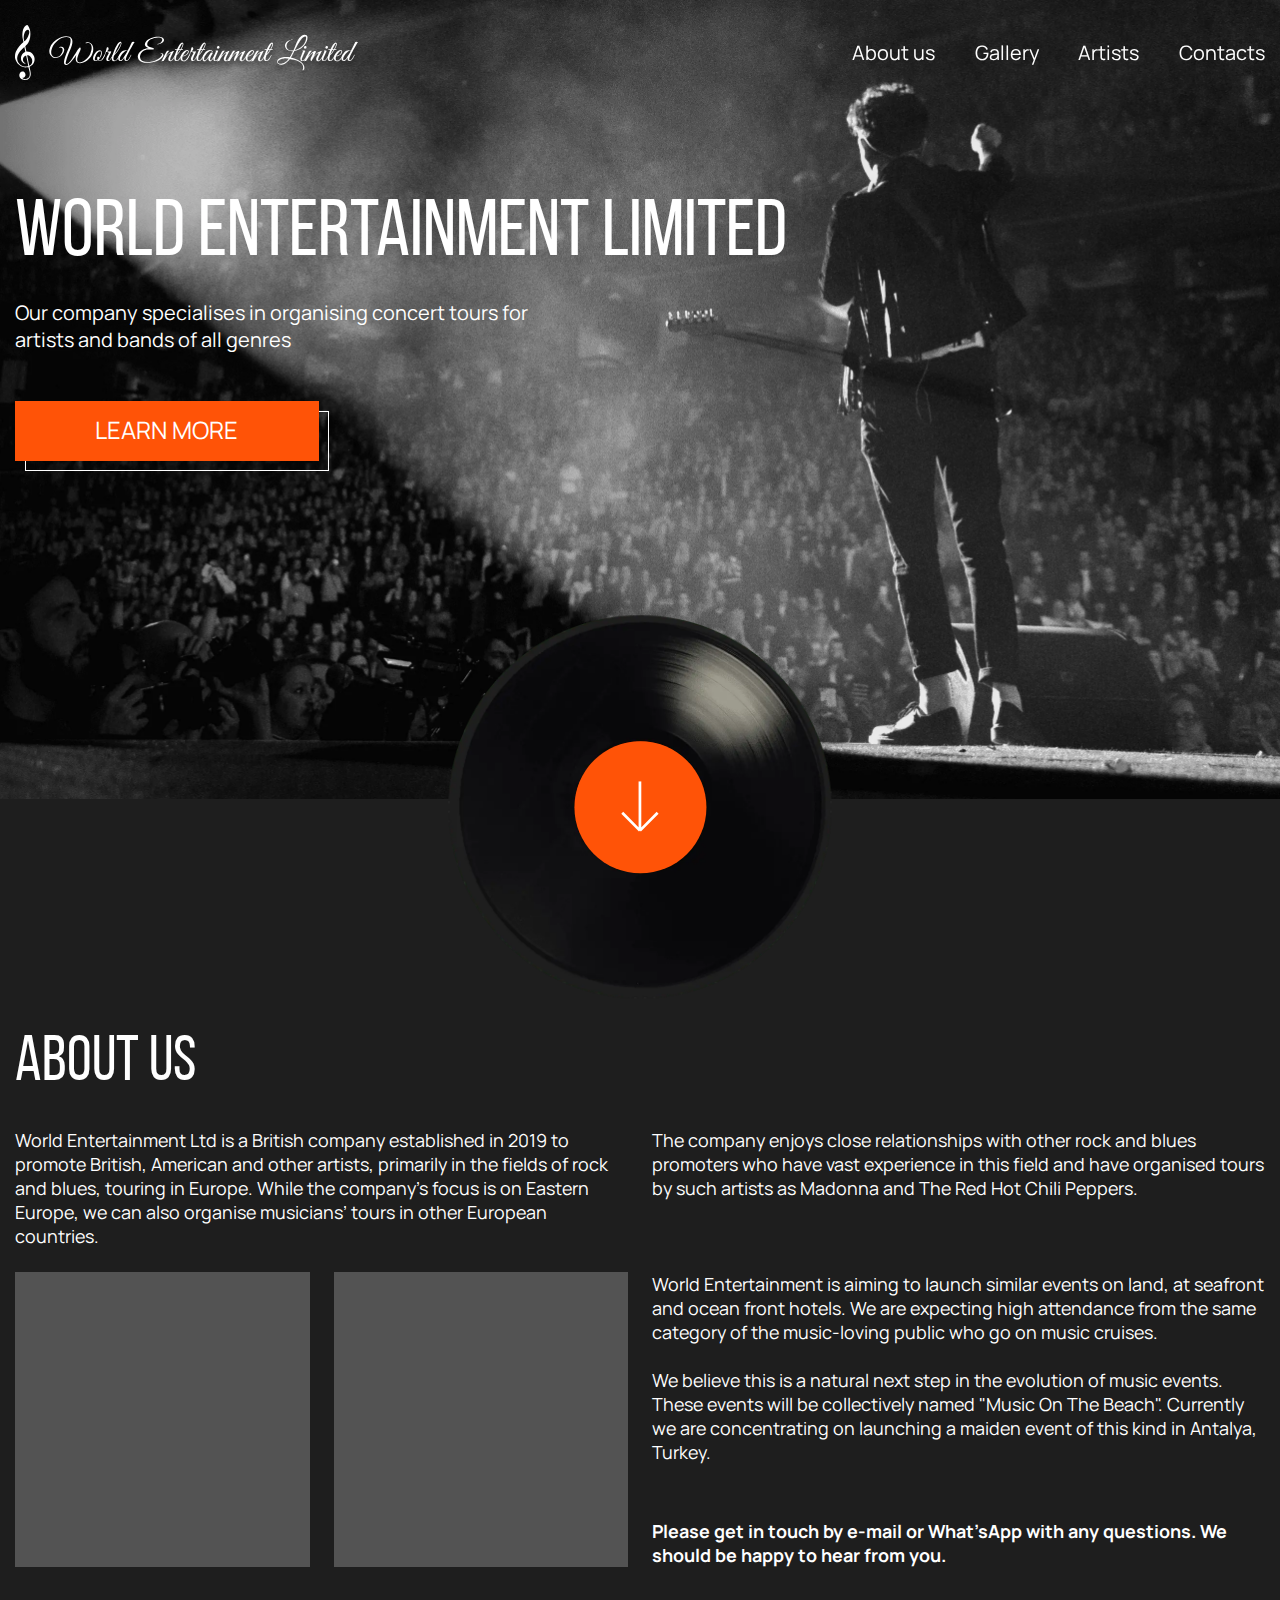
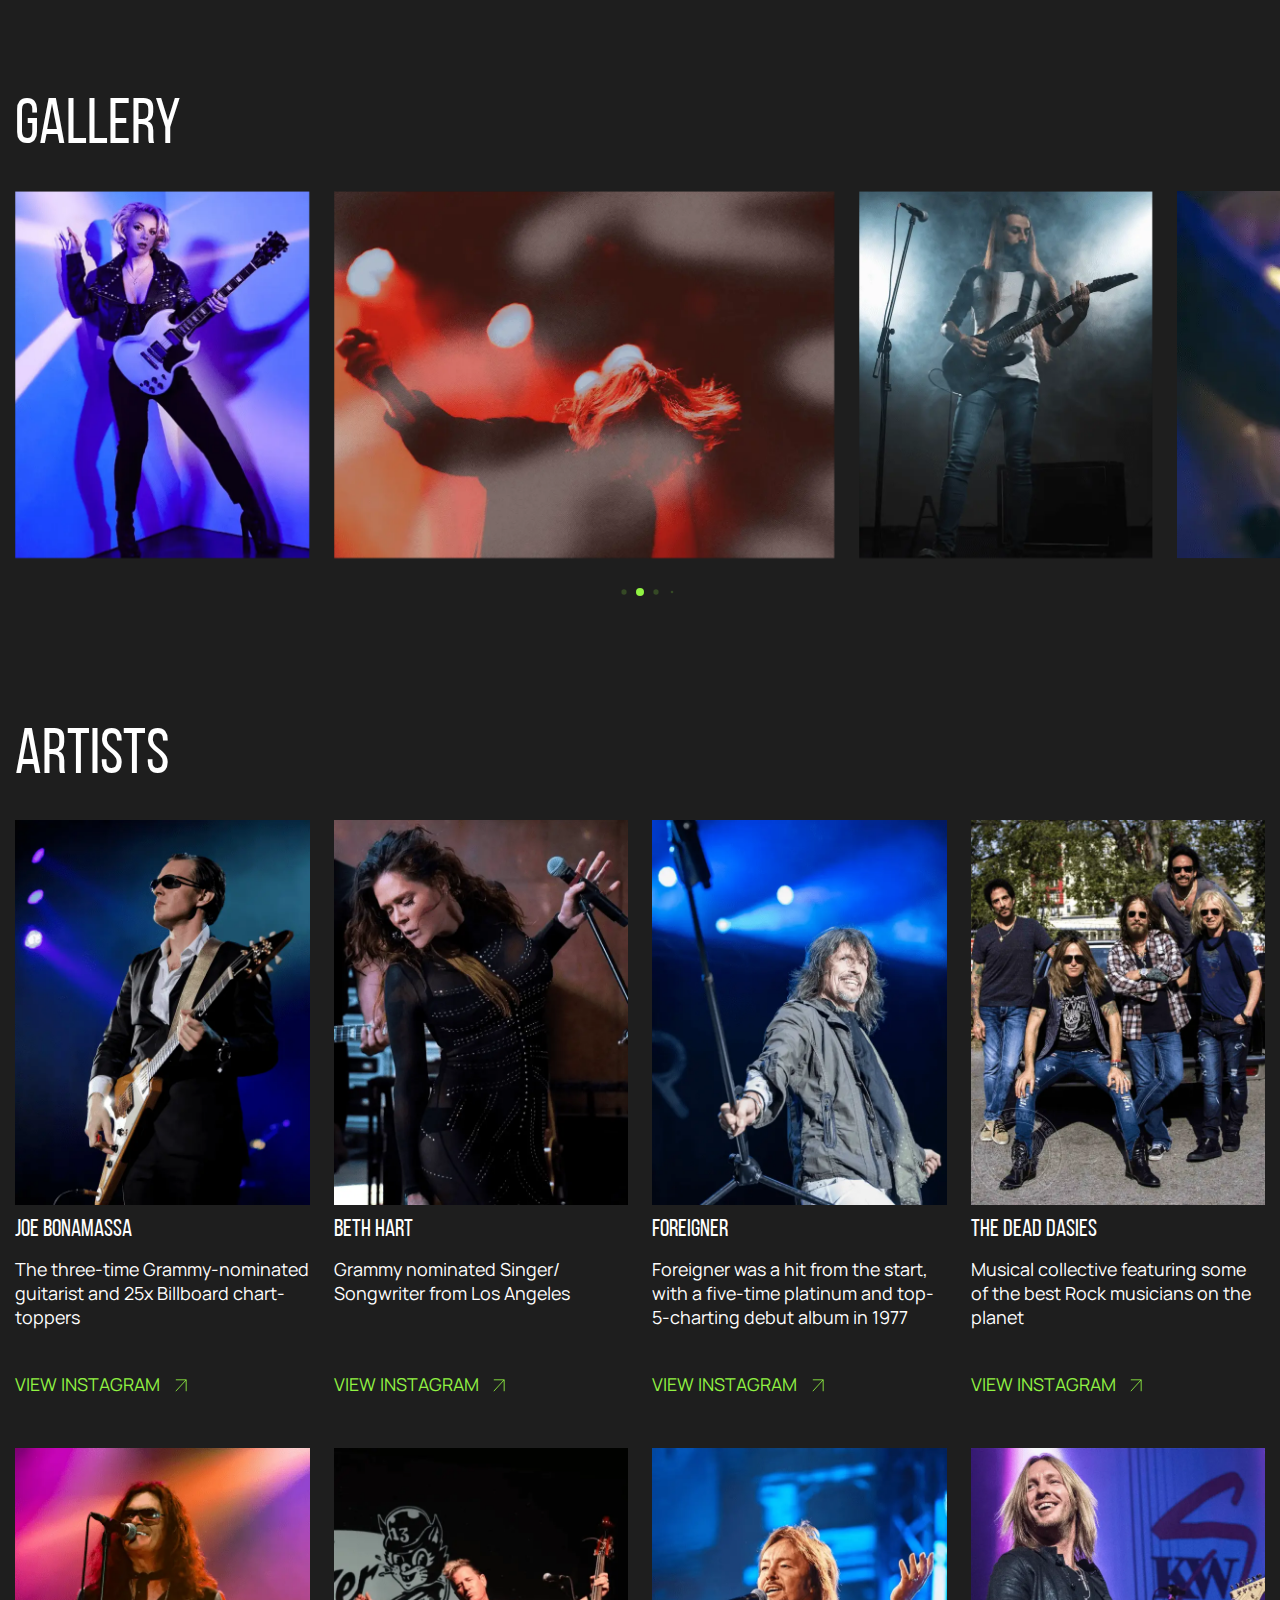
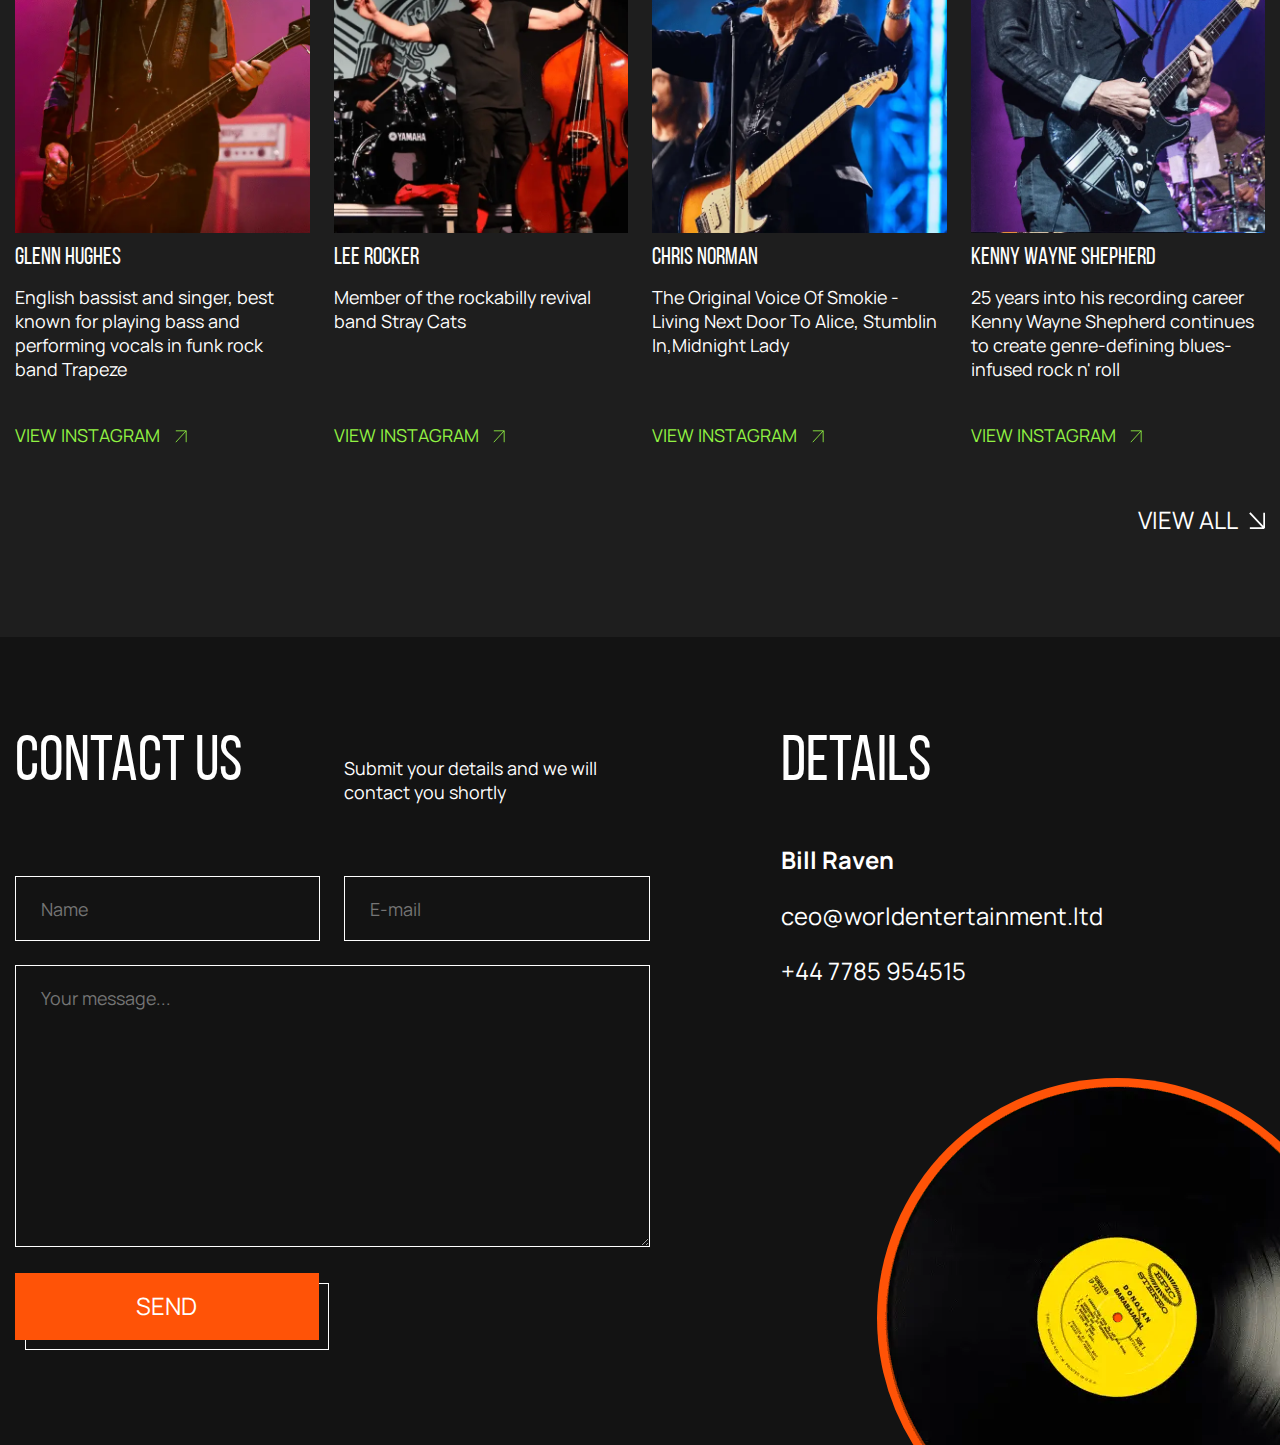
==== index.html @ 6d76a574 "Updates" ====
<!doctype html><html lang="ru"><head><meta charset="UTF-8"><meta http-equiv="X-UA-Compatible" content="IE=edge"><meta name="viewport" content="width=device-width,initial-scale=1"><link rel="shortcut icon" href="favicon.ico" type="image/x-icon"><link rel="stylesheet" href="css/style.min.css?_v=20230713223232"><title>WORLD</title></head><body><div class="wrapper"><header class="header"><div class="header__container"><a href="#" class="header__logo logo"><img src="images/Logo.svg" alt="World Enterlainment Limitet"></a><nav class="header__menu menu"><ul class="menu__list"><li class="menu__item"><a href="#about" class="menu__link">About us</a></li><li class="menu__item"><a href="#gallery" class="menu__link">Gallery</a></li><li class="menu__item"><a href="#artists" class="menu__link">Artists</a></li><li class="menu__item"><a href="#contacts" class="menu__link">Contacts</a></li></ul></nav><button class="header__burger icon-menu"><span></span></button></div></header><main class="page"><div data-observ></div><div class="world"><div class="world__container"><h1 class="world__title">World Entertainment Limited</h1><p class="world__text">Our company specialises in organising concert tours for artists and bands of all genres</p><div class="world__button-row"><a href="#about" class="button world__button">learn more</a><div class="button__line world__button-line"></div></div></div></div><div class="about" id="about"><div class="about__container"><div class="about__record record-about"><picture><source srcset="images/record-about-img.webp" type="image/webp"><img src="images/record-about-img.png" alt="" class="record-about__img"></picture><div class="record-about__button-row"><a href="#artists" class="record-about__button"><img src="images/record-about-str.svg" alt=""></a></div></div><h2 class="about__title">about us</h2><div class="about__text"><p>World Entertainment Ltd is a British company established in 2019 to promote British, American and other artists, primarily in the fields of rock and blues, touring in Europe. While the company’s focus is on Eastern Europe, we can also organise musicians’ tours in other European countries.</p><p>The company enjoys close relationships with other rock and blues promoters who have vast experience in this field and have organised tours by such artists as Madonna and The Red Hot Chili Peppers.</p></div><div class="about__row"><div class="about__left left-about"><div class="left-about__row-img"><div class="left-about__img"><picture><source srcset="images/left-about-img.webp" type="image/webp"><img src="images/left-about-img.png" alt="" class="left-about__img"></picture></div><div class="left-about__img"><picture><source srcset="images/left-about-img.webp" type="image/webp"><img src="images/left-about-img.png" alt="" class="left-about__img"></picture></div></div></div><div class="about__right right-about"><p class="right-about__text">World Entertainment is aiming to launch similar events on land, at seafront and ocean front hotels. We are expecting high attendance from the same category of the music-loving public who go on music cruises.</p><p class="right-about__text">We believe this is a natural next step in the evolution of music events. These events will be collectively named "Music On The Beach". Currently we are concentrating on launching a maiden event of this kind in Antalya, Turkey.</p><p class="right-about__text-bold">Please get in touch by e-mail or What’sApp with any questions. We should be happy to hear from you.</p></div></div></div></div><div class="gallery" id="gallery"><div class="gallery__container"><h2 class="gallery__title">Gallery</h2><div class="gallery__row"><div class="gallery__swiper"><div class="gallery__wrapper swiper-wrapper"><div class="gallery__slide slide-gallery swiper-slide"><picture><source srcset="images/gallery-item1.webp" type="image/webp"><img src="images/gallery-item1.png" alt="" class="gallery__img"></picture></div><div class="gallery__slide slide-gallery swiper-slide"><picture><source srcset="images/gallery-item2.webp" type="image/webp"><img src="images/gallery-item2.png" alt="" class="gallery__img"></picture></div><div class="gallery__slide slide-gallery swiper-slide"><picture><source srcset="images/gallery-item3.webp" type="image/webp"><img src="images/gallery-item3.png" alt="" class="gallery__img"></picture></div><div class="gallery__slide slide-gallery swiper-slide"><picture><source srcset="images/gallery-item4.webp" type="image/webp"><img src="images/gallery-item4.png" alt="" class="gallery__img"></picture></div><div class="gallery__slide slide-gallery swiper-slide"><picture><source srcset="images/gallery-item5.webp" type="image/webp"><img src="images/gallery-item5.png" alt="" class="gallery__img"></picture></div><div class="gallery__slide slide-gallery swiper-slide"><picture><source srcset="images/gallery-item1.webp" type="image/webp"><img src="images/gallery-item1.png" alt="" class="gallery__img"></picture></div><div class="gallery__slide slide-gallery swiper-slide"><picture><source srcset="images/gallery-item2.webp" type="image/webp"><img src="images/gallery-item2.png" alt="" class="gallery__img"></picture></div><div class="gallery__slide slide-gallery swiper-slide"><picture><source srcset="images/gallery-item3.webp" type="image/webp"><img src="images/gallery-item3.png" alt="" class="gallery__img"></picture></div><div class="gallery__slide slide-gallery swiper-slide"><picture><source srcset="images/gallery-item4.webp" type="image/webp"><img src="images/gallery-item4.png" alt="" class="gallery__img"></picture></div><div class="gallery__slide slide-gallery swiper-slide"><picture><source srcset="images/gallery-item5.webp" type="image/webp"><img src="images/gallery-item5.png" alt="" class="gallery__img"></picture></div></div></div><div class="gallery__pagination"></div></div></div></div><div class="artists" id="artists"><div class="artists__container"><h2 class="artists__title">Artists</h2><div class="artists__row"><div class="artists__item item-artists"><div class="item-artists__body"><div class="item-artists___row-img"><picture><source srcset="images/item-artists1.webp" type="image/webp"><img src="images/item-artists1.png" alt="" class="item-artists__img"></picture></div><h3 class="item-artists__title">Joe Bonamassa</h3><p class="item-artists__text">The three-time Grammy-nominated guitarist and 25x Billboard chart-toppers</p><div class="item-artists__button-row"><a href="#" class="item-artists__button">View instagram</a></div></div></div><div class="artists__item item-artists"><div class="item-artists__body"><div class="item-artists___row-img"><picture><source srcset="images/item-artists2.webp" type="image/webp"><img src="images/item-artists2.png" alt="" class="item-artists__img"></picture></div><h3 class="item-artists__title">Beth hart</h3><p class="item-artists__text">Grammy nominated Singer/ Songwriter from Los Angeles</p><div class="item-artists__button-row"><a href="#" class="item-artists__button">View instagram</a></div></div></div><div class="artists__item item-artists"><div class="item-artists__body"><div class="item-artists___row-img"><picture><source srcset="images/item-artists3.webp" type="image/webp"><img src="images/item-artists3.png" alt="" class="item-artists__img"></picture></div><h3 class="item-artists__title">Foreigner</h3><p class="item-artists__text">Foreigner was a hit from the start, with a five-time platinum and top-5-charting debut album in 1977</p><div class="item-artists__button-row"><a href="#" class="item-artists__button">View instagram</a></div></div></div><div class="artists__item item-artists"><div class="item-artists__body"><div class="item-artists___row-img"><picture><source srcset="images/item-artists4.webp" type="image/webp"><img src="images/item-artists4.png" alt="" class="item-artists__img"></picture></div><h3 class="item-artists__title">The Dead Dasies</h3><p class="item-artists__text">Musical collective featuring some of the best Rock musicians on the planet</p><div class="item-artists__button-row"><a href="#" class="item-artists__button">View instagram</a></div></div></div><div class="artists__item item-artists _close-mob-item"><div class="item-artists__body"><div class="item-artists___row-img"><picture><source srcset="images/item-artists5.webp" type="image/webp"><img src="images/item-artists5.png" alt="" class="item-artists__img"></picture></div><h3 class="item-artists__title">Glenn Hughes</h3><p class="item-artists__text">English bassist and singer, best known for playing bass and performing vocals in funk rock band Trapeze</p><div class="item-artists__button-row"><a href="#" class="item-artists__button">View instagram</a></div></div></div><div class="artists__item item-artists _close-mob-item"><div class="item-artists__body"><div class="item-artists___row-img"><picture><source srcset="images/item-artists6.webp" type="image/webp"><img src="images/item-artists6.png" alt="" class="item-artists__img"></picture></div><h3 class="item-artists__title">Lee Rocker</h3><p class="item-artists__text">Member of the rockabilly revival band Stray Cats</p><div class="item-artists__button-row"><a href="#" class="item-artists__button">View instagram</a></div></div></div><div class="artists__item item-artists _close-mob-item"><div class="item-artists__body"><div class="item-artists___row-img"><picture><source srcset="images/item-artists7.webp" type="image/webp"><img src="images/item-artists7.png" alt="" class="item-artists__img"></picture></div><h3 class="item-artists__title">Chris Norman</h3><p class="item-artists__text">The Original Voice Of Smokie - Living Next Door To Alice, Stumblin In,Midnight Lady</p><div class="item-artists__button-row"><a href="#" class="item-artists__button">View instagram</a></div></div></div><div class="artists__item item-artists _close-mob-item"><div class="item-artists__body"><div class="item-artists___row-img"><picture><source srcset="images/item-artists8.webp" type="image/webp"><img src="images/item-artists8.png" alt="" class="item-artists__img"></picture></div><h3 class="item-artists__title">Kenny Wayne Shepherd</h3><p class="item-artists__text">25 years into his recording career Kenny Wayne Shepherd continues to create genre-defining blues-infused rock n' roll</p><div class="item-artists__button-row"><a href="#" class="item-artists__button">View instagram</a></div></div></div><div class="artists__item item-artists _close-item"><div class="item-artists__body"><div class="item-artists___row-img"><picture><source srcset="images/item-artists1.webp" type="image/webp"><img src="images/item-artists1.png" alt="" class="item-artists__img"></picture></div><h3 class="item-artists__title">Joe Bonamassa</h3><p class="item-artists__text">The three-time Grammy-nominated guitarist and 25x Billboard chart-toppers</p><div class="item-artists__button-row"><a href="#" class="item-artists__button">View instagram</a></div></div></div><div class="artists__item item-artists _close-item"><div class="item-artists__body"><div class="item-artists___row-img"><picture><source srcset="images/item-artists2.webp" type="image/webp"><img src="images/item-artists2.png" alt="" class="item-artists__img"></picture></div><h3 class="item-artists__title">Beth hart</h3><p class="item-artists__text">Grammy nominated Singer/ Songwriter from Los Angeles</p><div class="item-artists__button-row"><a href="#" class="item-artists__button">View instagram</a></div></div></div><div class="artists__item item-artists _close-item"><div class="item-artists__body"><div class="item-artists___row-img"><picture><source srcset="images/item-artists3.webp" type="image/webp"><img src="images/item-artists3.png" alt="" class="item-artists__img"></picture></div><h3 class="item-artists__title">Foreigner</h3><p class="item-artists__text">Foreigner was a hit from the start, with a five-time platinum and top-5-charting debut album in 1977</p><div class="item-artists__button-row"><a href="#" class="item-artists__button">View instagram</a></div></div></div><div class="artists__item item-artists _close-item"><div class="item-artists__body"><div class="item-artists___row-img"><picture><source srcset="images/item-artists4.webp" type="image/webp"><img src="images/item-artists4.png" alt="" class="item-artists__img"></picture></div><h3 class="item-artists__title">The Dead Dasies</h3><p class="item-artists__text">Musical collective featuring some of the best Rock musicians on the planet</p><div class="item-artists__button-row"><a href="#" class="item-artists__button">View instagram</a></div></div></div><div class="artists__item item-artists _close-item"><div class="item-artists__body"><div class="item-artists___row-img"><picture><source srcset="images/item-artists5.webp" type="image/webp"><img src="images/item-artists5.png" alt="" class="item-artists__img"></picture></div><h3 class="item-artists__title">Glenn Hughes</h3><p class="item-artists__text">English bassist and singer, best known for playing bass and performing vocals in funk rock band Trapeze</p><div class="item-artists__button-row"><a href="#" class="item-artists__button">View instagram</a></div></div></div><div class="artists__item item-artists _close-item"><div class="item-artists__body"><div class="item-artists___row-img"><picture><source srcset="images/item-artists6.webp" type="image/webp"><img src="images/item-artists6.png" alt="" class="item-artists__img"></picture></div><h3 class="item-artists__title">Lee Rocker</h3><p class="item-artists__text">Member of the rockabilly revival band Stray Cats</p><div class="item-artists__button-row"><a href="#" class="item-artists__button">View instagram</a></div></div></div><div class="artists__item item-artists _close-item"><div class="item-artists__body"><div class="item-artists___row-img"><picture><source srcset="images/item-artists7.webp" type="image/webp"><img src="images/item-artists7.png" alt="" class="item-artists__img"></picture></div><h3 class="item-artists__title">Chris Norman</h3><p class="item-artists__text">The Original Voice Of Smokie - Living Next Door To Alice, Stumblin In,Midnight Lady</p><div class="item-artists__button-row"><a href="#" class="item-artists__button">View instagram</a></div></div></div><div class="artists__item item-artists _close-item"><div class="item-artists__body"><div class="item-artists___row-img"><picture><source srcset="images/item-artists8.webp" type="image/webp"><img src="images/item-artists8.png" alt="" class="item-artists__img"></picture></div><h3 class="item-artists__title">Kenny Wayne Shepherd</h3><p class="item-artists__text">25 years into his recording career Kenny Wayne Shepherd continues to create genre-defining blues-infused rock n' roll</p><div class="item-artists__button-row"><a href="#" class="item-artists__button">View instagram</a></div></div></div></div><div class="artists__button-row"><div class="artists__button">View all</div></div></div></div><div class="button-close _overlay-bg artists-popup" data-popup="artists-popup"><div class="artists-popup__container"><div class="artists-popup__row"><div class="button-close artists-popup__button-close load"></div></div></div></div></main><footer class="footer" id="contacts"><div class="footer__container"><div class="footer__row"><div class="contact-footer footer__contact"><div class="contact-footer__title"><h2>COntact us</h2><p>Submit your details and we will contact you shortly</p></div><form action="#" class="footer-form form__body" id="form-contacts"><div class="form__item"><label for="formPopupName" class="form__label form__label-name"></label> <input type="text" id="formPopupName" name="name" class="text _req form__input form__input-name" placeholder="Name"></div><div class="form__item"><label for="formPopupTel" class="form__label form-poup__label-tel"></label> <input type="mail" id="formPopupMail" name="mail" class="text _req form__input _email" placeholder="E-mail"></div><div class="form__item"><textarea name="text" id="text" cols="30" rows="10" placeholder="Your message..." class="text"></textarea></div><div class="form__button-row"><button type="submit" class="button form-popup__button">send</button><div class="button__line"></div></div></form></div><div class="details-footer footer__details"><h2 class="details-footer__title">details</h2><p class="details-footer__name">Bill Raven</p><a href="mailto:ceo@worldentertainment.ltd" class="details-footer__mail">ceo@worldentertainment.ltd </a><a href="tel:447785954515" class="details-footer__number">+44 7785 954515</a></div></div></div><div class="footer__record record-footer"><picture><source srcset="images/record-footer-img.webp" type="image/webp"><img src="images/record-footer-img.png" alt="" class="record-footer__img"></picture></div></footer><div class="_overlay-bg popup-thanks" data-popup="popup-thanks"><div class="popup-thanks__container"><div class="popup-thanks__row"><div class="button-close artists-popup__button-close"></div><h2 class="popup-thanks__title">Your application has been sent!</h2></div></div></div></div><script src="js/app.min.js?_v=20230713223232"></script></body></html>
---- css/style.min.css ----
@charset "UTF-8";@font-face{font-family:Manrope;font-display:swap;src:url(../fonts/Manrope-Bold.woff2) format("woff2"),url(../fonts/Manrope-Bold.woff) format("woff");font-weight:700;font-style:normal}@font-face{font-family:Manrope;font-display:swap;src:url(../fonts/Manrope-Regular.woff2) format("woff2"),url(../fonts/Manrope-Regular.woff) format("woff");font-weight:400;font-style:normal}@font-face{font-family:bebasneueregular;font-display:swap;src:url(../fonts/bebasneueregular.woff2) format("woff2"),url(../fonts/bebasneueregular.woff) format("woff");font-weight:400;font-style:normal}@font-face{font-family:Manrope;font-display:swap;src:url(../fonts/Manrope-Light.woff2) format("woff2"),url(../fonts/Manrope-Light.woff) format("woff");font-weight:300;font-style:normal}*{padding:0;margin:0;border:0;-webkit-box-sizing:border-box;box-sizing:border-box;color:#fff}:after,:before{-webkit-box-sizing:border-box;box-sizing:border-box}:active,:focus{outline:0}a:active,a:focus{outline:0}aside,footer,header,nav{display:block}html{scroll-behavior:smooth}body,html{width:100%;height:100%;font-size:16px;font-family:Manrope,sans-serif;font-weight:400;line-height:1}button,input,textarea{font-family:inherit}input::-ms-clear{display:none}button{cursor:pointer}button::-moz-focus-inner{padding:0;border:0}a{text-decoration:none}a:visited{text-decoration:none}a:hover{text-decoration:none}li,ul{list-style:none}img{vertical-align:top}h1,h2,h3,h4,h5,h6{font-size:inherit;font-weight:400}sup{color:inherit}@font-face{font-family:swiper-icons;src:url("data:application/font-woff;charset=utf-8;base64, [base64]//wADZ2x5ZgAAAywAAADMAAAD2MHtryVoZWFkAAABbAAAADAAAAA2E2+eoWhoZWEAAAGcAAAAHwAAACQC9gDzaG10eAAAAigAAAAZAAAArgJkABFsb2NhAAAC0AAAAFoAAABaFQAUGG1heHAAAAG8AAAAHwAAACAAcABAbmFtZQAAA/gAAAE5AAACXvFdBwlwb3N0AAAFNAAAAGIAAACE5s74hXjaY2BkYGAAYpf5Hu/j+W2+MnAzMYDAzaX6QjD6/4//Bxj5GA8AuRwMYGkAPywL13jaY2BkYGA88P8Agx4j+/8fQDYfA1AEBWgDAIB2BOoAeNpjYGRgYNBh4GdgYgABEMnIABJzYNADCQAACWgAsQB42mNgYfzCOIGBlYGB0YcxjYGBwR1Kf2WQZGhhYGBiYGVmgAFGBiQQkOaawtDAoMBQxXjg/wEGPcYDDA4wNUA2CCgwsAAAO4EL6gAAeNpj2M0gyAACqxgGNWBkZ2D4/wMA+xkDdgAAAHjaY2BgYGaAYBkGRgYQiAHyGMF8FgYHIM3DwMHABGQrMOgyWDLEM1T9/w8UBfEMgLzE////P/5//f/V/xv+r4eaAAeMbAxwIUYmIMHEgKYAYjUcsDAwsLKxc3BycfPw8jEQA/[base64]/uznmfPFBNODM2K7MTQ45YEAZqGP81AmGGcF3iPqOop0r1SPTaTbVkfUe4HXj97wYE+yNwWYxwWu4v1ugWHgo3S1XdZEVqWM7ET0cfnLGxWfkgR42o2PvWrDMBSFj/IHLaF0zKjRgdiVMwScNRAoWUoH78Y2icB/yIY09An6AH2Bdu/UB+yxopYshQiEvnvu0dURgDt8QeC8PDw7Fpji3fEA4z/PEJ6YOB5hKh4dj3EvXhxPqH/SKUY3rJ7srZ4FZnh1PMAtPhwP6fl2PMJMPDgeQ4rY8YT6Gzao0eAEA409DuggmTnFnOcSCiEiLMgxCiTI6Cq5DZUd3Qmp10vO0LaLTd2cjN4fOumlc7lUYbSQcZFkutRG7g6JKZKy0RmdLY680CDnEJ+UMkpFFe1RN7nxdVpXrC4aTtnaurOnYercZg2YVmLN/d/gczfEimrE/fs/bOuq29Zmn8tloORaXgZgGa78yO9/cnXm2BpaGvq25Dv9S4E9+5SIc9PqupJKhYFSSl47+Qcr1mYNAAAAeNptw0cKwkAAAMDZJA8Q7OUJvkLsPfZ6zFVERPy8qHh2YER+3i/BP83vIBLLySsoKimrqKqpa2hp6+jq6RsYGhmbmJqZSy0sraxtbO3sHRydnEMU4uR6yx7JJXveP7WrDycAAAAAAAH//wACeNpjYGRgYOABYhkgZgJCZgZNBkYGLQZtIJsFLMYAAAw3ALgAeNolizEKgDAQBCchRbC2sFER0YD6qVQiBCv/H9ezGI6Z5XBAw8CBK/m5iQQVauVbXLnOrMZv2oLdKFa8Pjuru2hJzGabmOSLzNMzvutpB3N42mNgZGBg4GKQYzBhYMxJLMlj4GBgAYow/P/PAJJhLM6sSoWKfWCAAwDAjgbRAAB42mNgYGBkAIIbCZo5IPrmUn0hGA0AO8EFTQAA");font-weight:400;font-style:normal}:root{--swiper-theme-color:#007aff}.swiper{margin-left:auto;margin-right:auto;position:relative;overflow:hidden;list-style:none;padding:0;z-index:1}.swiper-vertical>.swiper-wrapper{-webkit-box-orient:vertical;-webkit-box-direction:normal;-ms-flex-direction:column;flex-direction:column}.swiper-wrapper{position:relative;width:100%;height:100%;z-index:1;display:-webkit-box;display:-ms-flexbox;display:flex;-webkit-transition-property:-webkit-transform;transition-property:-webkit-transform;transition-property:transform;transition-property:transform,-webkit-transform;-webkit-box-sizing:content-box;box-sizing:content-box}.swiper-android .swiper-slide,.swiper-wrapper{-webkit-transform:translate3d(0,0,0);transform:translate3d(0,0,0)}.swiper-pointer-events{-ms-touch-action:pan-y;touch-action:pan-y}.swiper-pointer-events.swiper-vertical{-ms-touch-action:pan-x;touch-action:pan-x}.swiper-slide{-ms-flex-negative:0;flex-shrink:0;width:100%;height:100%;position:relative;-webkit-transition-property:-webkit-transform;transition-property:-webkit-transform;transition-property:transform;transition-property:transform,-webkit-transform}.swiper-slide-invisible-blank{visibility:hidden}.swiper-autoheight,.swiper-autoheight .swiper-slide{height:auto}.swiper-autoheight .swiper-wrapper{-webkit-box-align:start;-ms-flex-align:start;align-items:flex-start;-webkit-transition-property:height,-webkit-transform;transition-property:height,-webkit-transform;transition-property:transform,height;transition-property:transform,height,-webkit-transform}.swiper-backface-hidden .swiper-slide{-webkit-transform:translateZ(0);transform:translateZ(0);-webkit-backface-visibility:hidden;backface-visibility:hidden}.swiper-3d,.swiper-3d.swiper-css-mode .swiper-wrapper{-webkit-perspective:1200px;perspective:1200px}.swiper-3d .swiper-cube-shadow,.swiper-3d .swiper-slide,.swiper-3d .swiper-slide-shadow,.swiper-3d .swiper-slide-shadow-bottom,.swiper-3d .swiper-slide-shadow-left,.swiper-3d .swiper-slide-shadow-right,.swiper-3d .swiper-slide-shadow-top,.swiper-3d .swiper-wrapper{-webkit-transform-style:preserve-3d;transform-style:preserve-3d}.swiper-3d .swiper-slide-shadow,.swiper-3d .swiper-slide-shadow-bottom,.swiper-3d .swiper-slide-shadow-left,.swiper-3d .swiper-slide-shadow-right,.swiper-3d .swiper-slide-shadow-top{position:absolute;left:0;top:0;width:100%;height:100%;pointer-events:none;z-index:10}.swiper-3d .swiper-slide-shadow{background:rgba(0,0,0,.15)}.swiper-3d .swiper-slide-shadow-left{background-image:-webkit-gradient(linear,right top,left top,from(rgba(0,0,0,.5)),to(rgba(0,0,0,0)));background-image:linear-gradient(to left,rgba(0,0,0,.5),rgba(0,0,0,0))}.swiper-3d .swiper-slide-shadow-right{background-image:-webkit-gradient(linear,left top,right top,from(rgba(0,0,0,.5)),to(rgba(0,0,0,0)));background-image:linear-gradient(to right,rgba(0,0,0,.5),rgba(0,0,0,0))}.swiper-3d .swiper-slide-shadow-top{background-image:-webkit-gradient(linear,left bottom,left top,from(rgba(0,0,0,.5)),to(rgba(0,0,0,0)));background-image:linear-gradient(to top,rgba(0,0,0,.5),rgba(0,0,0,0))}.swiper-3d .swiper-slide-shadow-bottom{background-image:-webkit-gradient(linear,left top,left bottom,from(rgba(0,0,0,.5)),to(rgba(0,0,0,0)));background-image:linear-gradient(to bottom,rgba(0,0,0,.5),rgba(0,0,0,0))}.swiper-css-mode>.swiper-wrapper{overflow:auto;scrollbar-width:none;-ms-overflow-style:none}.swiper-css-mode>.swiper-wrapper::-webkit-scrollbar{display:none}.swiper-css-mode>.swiper-wrapper>.swiper-slide{scroll-snap-align:start start}.swiper-horizontal.swiper-css-mode>.swiper-wrapper{-ms-scroll-snap-type:x mandatory;scroll-snap-type:x mandatory}.swiper-vertical.swiper-css-mode>.swiper-wrapper{-ms-scroll-snap-type:y mandatory;scroll-snap-type:y mandatory}.swiper-centered>.swiper-wrapper::before{content:"";-ms-flex-negative:0;flex-shrink:0;-webkit-box-ordinal-group:10000;-ms-flex-order:9999;order:9999}.swiper-centered.swiper-horizontal>.swiper-wrapper>.swiper-slide:first-child{-webkit-margin-start:var(--swiper-centered-offset-before);margin-inline-start:var(--swiper-centered-offset-before)}.swiper-centered.swiper-horizontal>.swiper-wrapper::before{height:100%;min-height:1px;width:var(--swiper-centered-offset-after)}.swiper-centered.swiper-vertical>.swiper-wrapper>.swiper-slide:first-child{-webkit-margin-before:var(--swiper-centered-offset-before);margin-block-start:var(--swiper-centered-offset-before)}.swiper-centered.swiper-vertical>.swiper-wrapper::before{width:100%;min-width:1px;height:var(--swiper-centered-offset-after)}.swiper-centered>.swiper-wrapper>.swiper-slide{scroll-snap-align:center center}.swiper-pagination{position:absolute;text-align:center;-webkit-transition:.3s opacity;transition:.3s opacity;-webkit-transform:translate3d(0,0,0);transform:translate3d(0,0,0);z-index:10}.swiper-pagination.swiper-pagination-hidden{opacity:0}.swiper-pagination-disabled>.swiper-pagination,.swiper-pagination.swiper-pagination-disabled{display:none!important}.swiper-horizontal>.swiper-pagination-bullets,.swiper-pagination-bullets.swiper-pagination-horizontal,.swiper-pagination-custom,.swiper-pagination-fraction{bottom:10px;left:0;width:100%}.swiper-pagination-bullets-dynamic{overflow:hidden;font-size:0}.swiper-pagination-bullets-dynamic .swiper-pagination-bullet{-webkit-transform:scale(.33);-ms-transform:scale(.33);transform:scale(.33);position:relative}.swiper-pagination-bullets-dynamic .swiper-pagination-bullet-active{-webkit-transform:scale(1);-ms-transform:scale(1);transform:scale(1)}.swiper-pagination-bullets-dynamic .swiper-pagination-bullet-active-main{-webkit-transform:scale(1);-ms-transform:scale(1);transform:scale(1)}.swiper-pagination-bullets-dynamic .swiper-pagination-bullet-active-prev{-webkit-transform:scale(.66);-ms-transform:scale(.66);transform:scale(.66)}.swiper-pagination-bullets-dynamic .swiper-pagination-bullet-active-prev-prev{-webkit-transform:scale(.33);-ms-transform:scale(.33);transform:scale(.33)}.swiper-pagination-bullets-dynamic .swiper-pagination-bullet-active-next{-webkit-transform:scale(.66);-ms-transform:scale(.66);transform:scale(.66)}.swiper-pagination-bullets-dynamic .swiper-pagination-bullet-active-next-next{-webkit-transform:scale(.33);-ms-transform:scale(.33);transform:scale(.33)}.swiper-pagination-bullet{width:var(--swiper-pagination-bullet-width,var(--swiper-pagination-bullet-size,8px));height:var(--swiper-pagination-bullet-height,var(--swiper-pagination-bullet-size,8px));display:inline-block;border-radius:50%;background:var(--swiper-pagination-bullet-inactive-color,#000);opacity:var(--swiper-pagination-bullet-inactive-opacity,.2)}button.swiper-pagination-bullet{border:none;margin:0;padding:0;-webkit-box-shadow:none;box-shadow:none;-webkit-appearance:none;-moz-appearance:none;appearance:none}.swiper-pagination-clickable .swiper-pagination-bullet{cursor:pointer}.swiper-pagination-bullet:only-child{display:none!important}.swiper-pagination-bullet-active{opacity:var(--swiper-pagination-bullet-opacity,1);background:var(--swiper-pagination-color,var(--swiper-theme-color))}.swiper-pagination-vertical.swiper-pagination-bullets,.swiper-vertical>.swiper-pagination-bullets{right:10px;top:50%;-webkit-transform:translate3d(0,-50%,0);transform:translate3d(0,-50%,0)}.swiper-pagination-vertical.swiper-pagination-bullets .swiper-pagination-bullet,.swiper-vertical>.swiper-pagination-bullets .swiper-pagination-bullet{margin:var(--swiper-pagination-bullet-vertical-gap,6px) 0;display:block}.swiper-pagination-vertical.swiper-pagination-bullets.swiper-pagination-bullets-dynamic,.swiper-vertical>.swiper-pagination-bullets.swiper-pagination-bullets-dynamic{top:50%;-webkit-transform:translateY(-50%);-ms-transform:translateY(-50%);transform:translateY(-50%);width:8px}.swiper-pagination-vertical.swiper-pagination-bullets.swiper-pagination-bullets-dynamic .swiper-pagination-bullet,.swiper-vertical>.swiper-pagination-bullets.swiper-pagination-bullets-dynamic .swiper-pagination-bullet{display:inline-block;-webkit-transition:.2s top,.2s -webkit-transform;transition:.2s top,.2s -webkit-transform;transition:.2s transform,.2s top;transition:.2s transform,.2s top,.2s -webkit-transform}.swiper-horizontal>.swiper-pagination-bullets .swiper-pagination-bullet,.swiper-pagination-horizontal.swiper-pagination-bullets .swiper-pagination-bullet{margin:0 var(--swiper-pagination-bullet-horizontal-gap,4px)}.swiper-horizontal>.swiper-pagination-bullets.swiper-pagination-bullets-dynamic,.swiper-pagination-horizontal.swiper-pagination-bullets.swiper-pagination-bullets-dynamic{left:50%;-webkit-transform:translateX(-50%);-ms-transform:translateX(-50%);transform:translateX(-50%);white-space:nowrap}.swiper-horizontal>.swiper-pagination-bullets.swiper-pagination-bullets-dynamic .swiper-pagination-bullet,.swiper-pagination-horizontal.swiper-pagination-bullets.swiper-pagination-bullets-dynamic .swiper-pagination-bullet{-webkit-transition:.2s left,.2s -webkit-transform;transition:.2s left,.2s -webkit-transform;transition:.2s transform,.2s left;transition:.2s transform,.2s left,.2s -webkit-transform}.swiper-horizontal.swiper-rtl>.swiper-pagination-bullets-dynamic .swiper-pagination-bullet{-webkit-transition:.2s right,.2s -webkit-transform;transition:.2s right,.2s -webkit-transform;transition:.2s transform,.2s right;transition:.2s transform,.2s right,.2s -webkit-transform}.swiper-pagination-progressbar{background:rgba(0,0,0,.25);position:absolute}.swiper-pagination-progressbar .swiper-pagination-progressbar-fill{background:var(--swiper-pagination-color,var(--swiper-theme-color));position:absolute;left:0;top:0;width:100%;height:100%;-webkit-transform:scale(0);-ms-transform:scale(0);transform:scale(0);-webkit-transform-origin:left top;-ms-transform-origin:left top;transform-origin:left top}.swiper-rtl .swiper-pagination-progressbar .swiper-pagination-progressbar-fill{-webkit-transform-origin:right top;-ms-transform-origin:right top;transform-origin:right top}.swiper-horizontal>.swiper-pagination-progressbar,.swiper-pagination-progressbar.swiper-pagination-horizontal,.swiper-pagination-progressbar.swiper-pagination-vertical.swiper-pagination-progressbar-opposite,.swiper-vertical>.swiper-pagination-progressbar.swiper-pagination-progressbar-opposite{width:100%;height:4px;left:0;top:0}.swiper-horizontal>.swiper-pagination-progressbar.swiper-pagination-progressbar-opposite,.swiper-pagination-progressbar.swiper-pagination-horizontal.swiper-pagination-progressbar-opposite,.swiper-pagination-progressbar.swiper-pagination-vertical,.swiper-vertical>.swiper-pagination-progressbar{width:4px;height:100%;left:0;top:0}.swiper-pagination-lock{display:none}*{scrollbar-width:.5rem;scrollbar-color:#131313 #d6d6d6}::-webkit-scrollbar{width:.5rem;background-color:#fff}::-webkit-scrollbar-track{-webkit-box-shadow:inset 0 0 .375rem rgba(0,0,0,.2);box-shadow:inset 0 0 .375rem rgba(0,0,0,.2);border-radius:.25rem;background:#eee}::-webkit-scrollbar-thumb{border-radius:.25rem;border:0 none #fff;background-color:#2d2d2d;-webkit-transition:all 280ms ease-in-out;transition:all 280ms ease-in-out}::-webkit-scrollbar-thumb:hover{background-color:#131313}body.lock{overflow:hidden;-ms-touch-action:none;touch-action:none}[class*=__container]{max-width:82.8125rem;margin:0 auto;padding:0 .9375rem}[class*=-ibg]{position:relative}[class*=-ibg] img{position:absolute;width:100%;height:100%;top:0;left:0;-o-object-fit:cover;object-fit:cover}[class*=-ibg_contain] img{-o-object-fit:contain;object-fit:contain}[class*=_overlay-bg]{position:fixed;top:0;left:0;width:100%;height:100%;opacity:0;visibility:hidden;-webkit-transition:all 280ms ease-in-out 0s;transition:all 280ms ease-in-out 0s;z-index:2000;padding:3.75rem .9375rem;overflow-y:auto}[class*=_overlay-bg]._is-open{opacity:1;visibility:visible}.wrapper{display:-webkit-box;display:-ms-flexbox;display:flex;-webkit-box-orient:vertical;-webkit-box-direction:normal;-ms-flex-direction:column;flex-direction:column;min-height:100%;overflow:clip}.page{position:relative;-webkit-box-flex:1;-ms-flex:1 1 auto;flex:1 1 auto}.page [data-observ]{position:absolute;top:0;left:0;width:100%;height:.125rem;background:0 0;pointer-events:none}.page_start{padding-top:6.5625rem}body{background-color:#1e1e1e}h1{font-family:bebasneueregular;line-height:normal;text-transform:uppercase}h2{font-family:bebasneueregular;text-transform:uppercase;line-height:normal;font-style:normal}h3{font-family:bebasneueregular;font-style:normal;line-height:normal;text-transform:uppercase}p{line-height:normal}[class*=__button-row]{position:relative}.button{position:relative;display:block;width:100%;background-color:#ff5307;text-transform:uppercase;text-align:center;cursor:pointer;-webkit-transition:all .3s ease 0s;transition:all .3s ease 0s;z-index:2}.button__line{position:absolute;content:"";height:100%;border:1px solid #fff;top:.625rem;left:.625rem;-webkit-transition:all .3s ease 0s;transition:all .3s ease 0s}.button:hover{-webkit-transform:translate(10px,10px);-ms-transform:translate(10px,10px);transform:translate(10px,10px)}.button:hover__line{top:0;left:0}.button:active{background-color:#e74500}@-webkit-keyframes record{from{-webkit-transform:rotate(0);transform:rotate(0)}to{-webkit-transform:rotate(360deg);transform:rotate(360deg)}}@keyframes record{from{-webkit-transform:rotate(0);transform:rotate(0)}to{-webkit-transform:rotate(360deg);transform:rotate(360deg)}}@-webkit-keyframes button{from{-webkit-transform:translateY(0);transform:translateY(0)}25%{-webkit-transform:translateY(-.25rem);transform:translateY(-.25rem)}50%{-webkit-transform:translateY(.3125rem);transform:translateY(.3125rem)}to{-webkit-transform:translateY(0);transform:translateY(0)}}@keyframes button{from{-webkit-transform:translateY(0);transform:translateY(0)}25%{-webkit-transform:translateY(-.25rem);transform:translateY(-.25rem)}50%{-webkit-transform:translateY(.3125rem);transform:translateY(.3125rem)}to{-webkit-transform:translateY(0);transform:translateY(0)}}input.text,textarea.text{border:1px solid #fff;line-height:normal;background:0 0;min-width:100%;-webkit-transition:all .3s ease 0s;transition:all .3s ease 0s}input.text::-webkit-input-placeholder{line-height:normal}input.text::-moz-placeholder{line-height:normal}input.text:-ms-input-placeholder{line-height:normal}input.text::-ms-input-placeholder{line-height:normal}input.text::placeholder{line-height:normal}input._error{border:1px solid red}.header{position:sticky;top:0;width:100%;z-index:4}.header::before{-webkit-backdrop-filter:blur(0);backdrop-filter:blur(0);-webkit-transition:-webkit-backdrop-filter .3s ease 0s;transition:-webkit-backdrop-filter .3s ease 0s;transition:backdrop-filter .3s ease 0s;transition:backdrop-filter .3s ease 0s,-webkit-backdrop-filter .3s ease 0s}.header.sticky::before{position:absolute;content:"";width:100%;height:100%;-webkit-backdrop-filter:blur(10px);backdrop-filter:blur(10px);top:0;left:0}.header__container{position:relative;height:6.5625rem;display:-webkit-box;display:-ms-flexbox;display:flex;-webkit-box-align:center;-ms-flex-align:center;align-items:center;-webkit-box-pack:justify;-ms-flex-pack:justify;justify-content:space-between;z-index:2}.header__logo{position:relative;z-index:5}.header__logo img{width:100%}.menu-open .menu{right:0}.menu__list{display:-webkit-box;display:-ms-flexbox;display:flex}.menu__link{line-height:normal;-webkit-transition:-webkit-filter .3s ease 0s;transition:-webkit-filter .3s ease 0s;transition:filter .3s ease 0s;transition:filter .3s ease 0s,-webkit-filter .3s ease 0s}.menu__link:hover{-webkit-filter:drop-shadow(2px 2px 10px #ff5307);filter:drop-shadow(2px 2px 10px #ff5307)}.icon-menu{display:none;-webkit-transition:all .3s ease 0s;transition:all .3s ease 0s}.footer{position:relative;padding:1.25rem 0;background:#131313}.footer__container{position:relative;z-index:2}.footer__row{display:-webkit-box;display:-ms-flexbox;display:flex;gap:8.1875rem}.contact-footer{max-width:39.6875rem}.contact-footer__title{display:-webkit-box;display:-ms-flexbox;display:flex;-webkit-box-align:center;-ms-flex-align:center;align-items:center}.contact-footer__title h2{-webkit-box-flex:0;-ms-flex:0 1 48%;flex:0 1 48%;line-height:normal}.contact-footer__title p{-webkit-box-flex:0;-ms-flex:0 1 48%;flex:0 1 48%}.form__body{display:-webkit-box;display:-ms-flexbox;display:flex;-ms-flex-wrap:wrap;flex-wrap:wrap}.form__item:nth-child(1),.form__item:nth-child(2){-webkit-box-flex:0;-ms-flex:0 1 48.1%;flex:0 1 48.1%}.form__item:nth-child(3){-webkit-box-flex:0;-ms-flex:0 1 100%;flex:0 1 100%}.form__button-row{-webkit-box-flex:0;-ms-flex:0 1 100%;flex:0 1 100%}.details-footer a,.details-footer p{display:block;line-height:normal}.details-footer a{cursor:pointer}.details-footer a:hover{-webkit-filter:drop-shadow(2px 2px 10px #ff5307);filter:drop-shadow(2px 2px 10px #ff5307)}.details-footer__name{font-weight:700}.record-footer{position:absolute;right:-6%;bottom:-14%;padding:.3125rem;background:#ff5307;border-radius:50%}.record-footer__img{max-width:100%;width:100%;-webkit-animation:record 10s linear 0s infinite;animation:record 10s linear 0s infinite}.popup-thanks{position:fixed;z-index:150;top:0;left:0;width:100%;height:100%;background-color:rgba(0,0,0,.6666666667)}.popup-thanks__container{display:-webkit-box;display:-ms-flexbox;display:flex;-webkit-box-pack:center;-ms-flex-pack:center;justify-content:center;-webkit-box-align:center;-ms-flex-align:center;align-items:center;min-height:100%}.popup-thanks__row{position:relative;background-color:#ff5307}.popup-thanks__title{margin:auto 0;padding:3.75rem 3.125rem}.no-webp .world{background:url(../images/world-fon.png) no-repeat center center/cover}.world{margin-top:-6.5625rem;padding-top:6.5625rem}.world__text{margin-bottom:3rem;max-width:32.9375rem}.about{position:relative;background-color:#1e1e1e}.about__text{display:-webkit-box;display:-ms-flexbox;display:flex;gap:1.5rem;margin-bottom:1.5rem}.about__text p{-webkit-box-flex:0;-ms-flex:0 1 50%;flex:0 1 50%}.about__row{display:-webkit-box;display:-ms-flexbox;display:flex;gap:1.5rem}.record-about{position:absolute;left:50%;top:0;-webkit-transform:translate(-50%,-48%);-ms-transform:translate(-50%,-48%);transform:translate(-50%,-48%);padding:.3125rem}.record-about__img{max-width:100%;-webkit-animation:record 10s linear 0s infinite;animation:record 10s linear 0s infinite}.record-about__button-row{position:absolute;width:100%;height:100%;top:0;left:0;display:-webkit-box;display:-ms-flexbox;display:flex;-webkit-box-pack:center;-ms-flex-pack:center;justify-content:center;-webkit-box-align:center;-ms-flex-align:center;align-items:center}.record-about__button{background-color:#ff5307;border-radius:50%;display:-webkit-box;display:-ms-flexbox;display:flex;-webkit-box-align:center;-ms-flex-align:center;align-items:center;-webkit-box-pack:center;-ms-flex-pack:center;justify-content:center;cursor:pointer;-webkit-transition:all .3s ease 0s;transition:all .3s ease 0s}.record-about__button img{position:relative;-webkit-animation:button 2s ease-in-out 4s infinite;animation:button 2s ease-in-out 4s infinite;-webkit-transition:all .3s ease 0s;transition:all .3s ease 0s}.record-about__button:hover{background-color:#e74500}.record-about__button:hover img{-webkit-animation:button 2s ease-in-out 4s infinite;animation:button 2s ease-in-out 4s infinite}.record-about__button:active img{-webkit-transform:translateY(.25rem);-ms-transform:translateY(.25rem);transform:translateY(.25rem)}.left-about{display:-webkit-box;display:-ms-flexbox;display:flex;gap:1.5rem;-webkit-box-flex:0;-ms-flex:0 1 50%;flex:0 1 50%}.left-about__row-img{display:-webkit-box;display:-ms-flexbox;display:flex;gap:1.5rem}.left-about__img{-webkit-box-flex:0;-ms-flex:0 1 50%;flex:0 1 50%;max-width:19.125rem}.left-about__img img{width:100%;height:100%;-o-object-fit:cover;object-fit:cover}.right-about{display:-webkit-box;display:-ms-flexbox;display:flex;-webkit-box-orient:vertical;-webkit-box-direction:normal;-ms-flex-direction:column;flex-direction:column;-webkit-box-flex:0;-ms-flex:0 1 50%;flex:0 1 50%;min-height:100%}.right-about__text-bold{font-weight:700;margin-top:auto}.gallery{background-color:#1e1e1e}.gallery__slide:nth-child(3),.gallery__slide:nth-child(8){min-width:40%;width:100%}.gallery__img{width:100%;height:100%;-o-object-fit:cover;object-fit:cover}.gallery__pagination{margin:0 auto}.gallery__pagination .swiper-pagination-bullet{background:#91f343}.gallery .swiper-pagination-horizontal.swiper-pagination-bullets.swiper-pagination-bullets-dynamic{-webkit-transform:translateX(0);-ms-transform:translateX(0);transform:translateX(0)}.artists{padding-bottom:6.5625rem}.artists__row{display:-webkit-box;display:-ms-flexbox;display:flex;margin:0 -.75rem;-ms-flex-wrap:wrap;flex-wrap:wrap}.artists__item{-webkit-box-flex:0;-ms-flex:0 1 25%;flex:0 1 25%;padding:0 .75rem}.artists__button-row{text-align:right}.artists__button{position:relative;cursor:pointer;display:inline-block;text-transform:uppercase;-webkit-transition:all .3s ease 0s;transition:all .3s ease 0s}.artists__button::before{position:absolute;content:"";background:url(../images/artists-button.svg) no-repeat center center/contain;right:0;-webkit-transition:all .3s ease 0s;transition:all .3s ease 0s}.artists__button._open::before{-webkit-transform:rotate(-90deg);-ms-transform:rotate(-90deg);transform:rotate(-90deg)}.artists__button:hover{-webkit-filter:drop-shadow(2px 2px 5px #90f343);filter:drop-shadow(2px 2px 5px #90f343)}.item-artists{min-height:100%}.item-artists__body{min-height:100%;display:-webkit-box;display:-ms-flexbox;display:flex;-webkit-box-orient:vertical;-webkit-box-direction:normal;-ms-flex-direction:column;flex-direction:column}.item-artists___row-img{overflow:hidden}.item-artists__img{width:100%;-o-object-fit:cover;object-fit:cover;-webkit-transition:all .3s ease 0s;transition:all .3s ease 0s;cursor:pointer}.item-artists__img:hover{-webkit-transform:scale(105%);-ms-transform:scale(105%);transform:scale(105%)}.item-artists__text{-webkit-box-flex:1;-ms-flex:auto;flex:auto}.item-artists__button{display:inline-block;position:relative;cursor:pointer;color:#91f343;text-transform:uppercase;-webkit-transition:all .3s ease 0s;transition:all .3s ease 0s}.item-artists__button::before{position:absolute;content:"";background:url(../images/item-artists-button.svg) no-repeat center center/contain;bottom:0;right:0}.item-artists__button:hover{-webkit-filter:drop-shadow(2px 2px 5px #fff);filter:drop-shadow(2px 2px 5px #fff)}.item-artists._close-item{display:none}._open .item-artists._close-item,._open .item-artists._close-mob-item{display:block}.artists-popup{position:fixed;z-index:100;top:0;left:0;width:100%;height:100%;background-color:rgba(0,0,0,.6666666667)}.artists-popup__container{display:-webkit-box;display:-ms-flexbox;display:flex;-webkit-box-pack:center;-ms-flex-pack:center;justify-content:center;-webkit-box-align:center;-ms-flex-align:center;align-items:center;min-height:100%}.artists-popup__row{position:relative}.artists-popup__row img{pointer-events:none;max-width:31.25rem}.artists-popup__button-close{-webkit-transition:all .3s ease 0s;transition:all .3s ease 0s;position:absolute;width:1.75rem;height:1rem;top:.9375rem;right:.625rem;background:0 0;cursor:pointer;z-index:5}.artists-popup__button-close::after,.artists-popup__button-close::before{content:"";-webkit-transition:all .3s ease 0s;transition:all .3s ease 0s;right:0;position:absolute;width:100%;height:.125rem;background-color:#fff;border-radius:10px}.artists-popup__button-close::before{top:calc(50% - .0625rem);-webkit-transform:rotate(-45deg);-ms-transform:rotate(-45deg);transform:rotate(-45deg)}.artists-popup__button-close::after{bottom:calc(50% - .0625rem);-webkit-transform:rotate(45deg);-ms-transform:rotate(45deg);transform:rotate(45deg)}.artists-popup__button-close.load{opacity:0;-webkit-transition:opacity .3s ease 0s;transition:opacity .3s ease 0s}._is-open .artists-popup__button-close.load{-webkit-transition:opacity 5s ease 0s;transition:opacity 5s ease 0s;opacity:1}@media (min-width:80.9375em){h1{font-size:5.125rem}h2{font-size:4rem}h2{margin-bottom:2rem}h3{font-size:1.5rem}p{font-size:1.125rem}.button{max-width:19.125rem}.button{padding:1.125rem}.button{font-size:1.5rem}.button__line{width:19.125rem}input.text,textarea.text{padding-top:1.25rem}input.text,textarea.text{padding-bottom:1.25rem}input.text,textarea.text{padding-left:1.5625rem}input.text,textarea.text{font-size:1.125rem}input.text::-webkit-input-placeholder{font-size:1.125rem}input.text::-moz-placeholder{font-size:1.125rem}input.text:-ms-input-placeholder{font-size:1.125rem}input.text::-ms-input-placeholder{font-size:1.125rem}input.text::placeholder{font-size:1.125rem}.header__logo{max-width:21.875rem}.menu__list{gap:2.5rem}.menu__link{font-size:1.25rem}.footer{padding-top:6rem}.footer{padding-bottom:6.625rem}.footer__row h2{margin-bottom:.00000625rem}.contact-footer__title{gap:1.5rem}.contact-footer__title{margin-bottom:3rem}.contact-footer__title p{max-width:16.25rem}.contact-footer__title p{font-size:1.125rem}.form__body{gap:1.5rem}.details-footer h2{margin-bottom:3rem}.details-footer a,.details-footer p{font-size:1.5rem}.details-footer__name{margin-bottom:1.5rem}.details-footer__mail{margin-bottom:1.5rem}.record-footer{max-width:33.875rem}.world{padding-bottom:21.3125rem}.world__title{margin-top:5.625rem}.world__title{margin-bottom:1.5rem}.world__text{font-size:1.25rem}.about{padding-top:14.625rem}.record-about{max-width:24.75rem}.record-about__button{width:8.3125rem}.record-about__button{height:8.3125rem}.record-about__button img{width:2.4375rem}.right-about__text{margin-bottom:1.5rem}.gallery{padding-top:8.125rem}.gallery__slide{height:23.125rem}.gallery__pagination{margin-top:1.875rem}.artists{padding-top:8.125rem}.artists__row{row-gap:3.4375rem}.artists__button-row{margin-top:4rem}.artists__button{font-size:1.5rem}.artists__button{padding-right:1.6875rem}.artists__button::before{width:1rem}.artists__button::before{height:1.0625rem}.artists__button::before{bottom:.21875rem}.item-artists___row-img{margin-bottom:.8125rem}.item-artists__title{margin-bottom:.9375rem}.item-artists__text{margin-bottom:2.9375rem}.item-artists__button{font-size:1.125rem}.item-artists__button{padding-right:1.6875rem}.item-artists__button::before{width:.75rem}.item-artists__button::before{height:.8125rem}.item-artists__button::before{bottom:.125rem}}@media (max-width:1150px){.footer__row{gap:2.5rem}}@media (max-width:1100px){.button__line{top:.3125rem;left:.3125rem}.button:hover{-webkit-transform:translate(5px,5px);-ms-transform:translate(5px,5px);transform:translate(5px,5px)}.artists__item{-webkit-box-flex:0;-ms-flex:0 1 33.333%;flex:0 1 33.333%}}@media (max-width:1085px){.record-footer{right:-14%}}@media (max-width:1050px){.header__container{height:5.3125rem}.world{padding-top:5.3125rem;margin-top:-5.3125rem}}@media (max-width:860px){.form__item:nth-child(1),.form__item:nth-child(2){-webkit-box-flex:0;-ms-flex:0 1 100%;flex:0 1 100%}}@media (max-width:850px){.header__container{height:4.6875rem}.world{padding-top:4.6875rem;margin-top:-4.6875rem}}@media (max-width:768.98px){[class*=_overlay-bg]::-webkit-scrollbar{display:none}}@media (max-width:760px){.footer__row{gap:3rem;-webkit-box-orient:vertical;-webkit-box-direction:normal;-ms-flex-direction:column;flex-direction:column}.contact-footer__title h2{-webkit-box-flex:0;-ms-flex:0 1 38%;flex:0 1 38%;margin-right:2.625rem}.contact-footer__title p{margin-top:-.125rem;-webkit-box-flex:0;-ms-flex:0 1 58%;flex:0 1 58%}.record-footer{bottom:-12%}.about__text{-webkit-box-orient:vertical;-webkit-box-direction:normal;-ms-flex-direction:column;flex-direction:column;gap:1rem}.about__text p{-webkit-box-flex:0;-ms-flex:0 1 100%;flex:0 1 100%}.about__row{-webkit-box-orient:vertical;-webkit-box-direction:normal;-ms-flex-direction:column;flex-direction:column}.left-about{-webkit-box-flex:0;-ms-flex:0 1 100%;flex:0 1 100%;-webkit-box-orient:vertical;-webkit-box-direction:normal;-ms-flex-direction:column;flex-direction:column}.left-about__img{max-width:100%}.right-about{-webkit-box-flex:0;-ms-flex:0 1 100%;flex:0 1 100%}.right-about__text-bold{margin-top:3rem}}@media (max-width:760px) and (max-width:23.4375em){.contact-footer__title h2{gap:.00000625rem}}@media (max-width:720px){.menu{position:fixed;right:-100%;top:0;width:15.625rem;padding:6.25rem .9375rem 1.5625rem;background-color:rgba(30,30,30,.9607843137);z-index:4;border-bottom-left-radius:5px;-webkit-transition:all .5s ease 0s;transition:all .5s ease 0s}.menu__list{-webkit-box-orient:vertical;-webkit-box-direction:normal;-ms-flex-direction:column;flex-direction:column}.artists__row{margin:0 -.46875rem}.artists__item{padding:0 .46875rem}}@media (max-width:720px) and (max-width:23.4375em){.menu__link{font-size:1.125rem}}@media (max-width:720.98px){.icon-menu{display:block;position:relative;width:1.75rem;height:1rem;background:0 0;cursor:pointer;z-index:5}.icon-menu span,.icon-menu::after,.icon-menu::before{content:"";-webkit-transition:all .3s ease 0s;transition:all .3s ease 0s;right:0;position:absolute;width:100%;height:.125rem;background-color:#fff;border-radius:10px}.icon-menu::before{top:0}.icon-menu::after{bottom:0}.icon-menu span{top:calc(50% - .0625rem)}.menu-open .icon-menu{-webkit-transition:all .5s ease 0s;transition:all .5s ease 0s;-webkit-transform:rotate(270deg);-ms-transform:rotate(270deg);transform:rotate(270deg)}.menu-open .icon-menu span{width:0}.menu-open .icon-menu::before{top:calc(50% - .0625rem);-webkit-transform:rotate(-45deg);-ms-transform:rotate(-45deg);transform:rotate(-45deg)}.menu-open .icon-menu::after{bottom:calc(50% - .0625rem);-webkit-transform:rotate(45deg);-ms-transform:rotate(45deg);transform:rotate(45deg)}}@media (max-width:720.98px) and (max-width:580px){.icon-menu span,.icon-menu::after,.icon-menu::before{width:100%;height:.09375rem}.icon-menu{width:1.5rem;height:.75rem}}@media (max-width:650px){.artists__item{-webkit-box-flex:0;-ms-flex:0 1 50%;flex:0 1 50%}.item-artists._close-mob-item{display:none}}@media (max-width:580px){.popup-thanks__title{padding:2.8125rem 1.25rem}.artists-popup__button-close::after,.artists-popup__button-close::before{width:100%;height:.09375rem}.artists-popup__button-close{width:1.5rem;height:.75rem}}@media (max-width:540px){.header__container{height:3.75rem}.menu{padding:5.3125rem .9375rem 1.5625rem}.world{padding-top:3.75rem;margin-top:-3.75rem}.gallery__slide{min-width:36%;width:100%}.gallery__slide:nth-child(3),.gallery__slide:nth-child(8){min-width:78%}}@media (max-width:520px){.left-about__row-img{-webkit-box-orient:vertical;-webkit-box-direction:normal;-ms-flex-direction:column;flex-direction:column}}@media (max-width:480px){.record-footer{right:-20%}}@media (max-width:462px){.popup-thanks__title{padding:2.8125rem 4.375rem 2.8125rem 1.25rem}}@media (max-width:450px){.no-webp .world{background:url(../images/world-fon-mob.png) no-repeat center center/cover}}@media (max-width:420px){.menu{width:100%}.world__title{max-width:21.25rem}}@media (max-width:23.4375em){h1{font-size:2.25rem}h2{font-size:2rem}h2{margin-bottom:1rem}h3{font-size:1rem}p{font-size:.875rem}.button{max-width:10.3125rem}.button{padding:.625rem}.button{font-size:1rem}.button__line{width:10.3125rem}input.text,textarea.text{padding-top:.625rem}input.text,textarea.text{padding-bottom:.625rem}input.text,textarea.text{padding-left:.875rem}input.text,textarea.text{font-size:.875rem}input.text::-webkit-input-placeholder{font-size:.875rem}input.text::-moz-placeholder{font-size:.875rem}input.text:-ms-input-placeholder{font-size:.875rem}input.text::-ms-input-placeholder{font-size:.875rem}input.text::placeholder{font-size:.875rem}.header__logo{max-width:10.3125rem}.menu__list{gap:1.25rem}.menu__link{font-size:.75rem}.footer{padding-top:1.5625rem}.footer{padding-bottom:2.125rem}.footer__row h2{margin-bottom:.00000625rem}.contact-footer__title{gap:.8125rem}.contact-footer__title{margin-bottom:1.8125rem}.contact-footer__title p{max-width:11.5625rem}.contact-footer__title p{font-size:.75rem}.form__body{gap:.8125rem}.details-footer h2{margin-bottom:1.5rem}.details-footer a,.details-footer p{font-size:.875rem}.details-footer__name{margin-bottom:.75rem}.details-footer__mail{margin-bottom:.75rem}.record-footer{max-width:16.9375rem}.world{padding-bottom:12.3125rem}.world__title{margin-top:2.5rem}.world__title{margin-bottom:.75rem}.world__text{font-size:1rem}.about{padding-top:11.125rem}.record-about{max-width:13.75rem}.record-about__button{width:4.625rem}.record-about__button{height:4.625rem}.record-about__button img{width:1.35625rem}.right-about__text{margin-bottom:1rem}.gallery{padding-top:3.75rem}.gallery__slide{height:11.5625rem}.gallery__pagination{margin-top:.75rem}.artists{padding-top:4rem}.artists__row{row-gap:.9375rem}.artists__button-row{margin-top:1.5rem}.artists__button{font-size:.75rem}.artists__button{padding-right:.90625rem}.artists__button::before{width:.5rem}.artists__button::before{height:.53125rem}.artists__button::before{bottom:.09375rem}.item-artists___row-img{margin-bottom:.45rem}.item-artists__title{margin-bottom:.375rem}.item-artists__text{margin-bottom:1.8125rem}.item-artists__button{font-size:.625rem}.item-artists__button{padding-right:.90625rem}.item-artists__button::before{width:.40625rem}.item-artists__button::before{height:.4375rem}.item-artists__button::before{bottom:.0625rem}}@media (min-width:23.4375em) and (max-width:80.9375em){@supports (font-size:clamp(2.25rem ,1.078125rem + 5vw ,5.125rem)){h1{font-size:clamp(2.25rem ,1.078125rem + 5vw ,5.125rem)}}@supports not (font-size:clamp(2.25rem ,1.078125rem + 5vw ,5.125rem)){h1{font-size:calc(2.25rem + 2.875 * (100vw - 23.4375rem)/ 57.5)}}@supports (font-size:clamp(2rem ,1.1847826087rem + 3.4782608696vw ,4rem)){h2{font-size:clamp(2rem ,1.1847826087rem + 3.4782608696vw ,4rem)}}@supports not (font-size:clamp(2rem ,1.1847826087rem + 3.4782608696vw ,4rem)){h2{font-size:calc(2rem + 2 * (100vw - 23.4375rem)/ 57.5)}}@supports (margin-bottom:clamp(1rem ,0.5923913043rem + 1.7391304348vw ,2rem)){h2{margin-bottom:clamp(1rem ,.5923913043rem + 1.7391304348vw ,2rem)}}@supports not (margin-bottom:clamp(1rem ,0.5923913043rem + 1.7391304348vw ,2rem)){h2{margin-bottom:calc(1rem + 1 * (100vw - 23.4375rem)/ 57.5)}}@supports (font-size:clamp(1rem ,0.7961956522rem + 0.8695652174vw ,1.5rem)){h3{font-size:clamp(1rem ,.7961956522rem + .8695652174vw ,1.5rem)}}@supports not (font-size:clamp(1rem ,0.7961956522rem + 0.8695652174vw ,1.5rem)){h3{font-size:calc(1rem + .5 * (100vw - 23.4375rem)/ 57.5)}}@supports (font-size:clamp(0.875rem ,0.7730978261rem + 0.4347826087vw ,1.125rem)){p{font-size:clamp(.875rem ,.7730978261rem + .4347826087vw ,1.125rem)}}@supports not (font-size:clamp(0.875rem ,0.7730978261rem + 0.4347826087vw ,1.125rem)){p{font-size:calc(.875rem + .25 * (100vw - 23.4375rem)/ 57.5)}}@supports (max-width:clamp(10.3125rem ,6.7204483696rem + 15.3260869565vw ,19.125rem)){.button{max-width:clamp(10.3125rem ,6.7204483696rem + 15.3260869565vw ,19.125rem)}}@supports not (max-width:clamp(10.3125rem ,6.7204483696rem + 15.3260869565vw ,19.125rem)){.button{max-width:calc(10.3125rem + 8.8125 * (100vw - 23.4375rem)/ 57.5)}}@supports (padding:clamp(0.625rem ,0.4211956522rem + 0.8695652174vw ,1.125rem)){.button{padding:clamp(.625rem ,.4211956522rem + .8695652174vw ,1.125rem)}}@supports not (padding:clamp(0.625rem ,0.4211956522rem + 0.8695652174vw ,1.125rem)){.button{padding:calc(.625rem + .5 * (100vw - 23.4375rem)/ 57.5)}}@supports (font-size:clamp(1rem ,0.7961956522rem + 0.8695652174vw ,1.5rem)){.button{font-size:clamp(1rem ,.7961956522rem + .8695652174vw ,1.5rem)}}@supports not (font-size:clamp(1rem ,0.7961956522rem + 0.8695652174vw ,1.5rem)){.button{font-size:calc(1rem + .5 * (100vw - 23.4375rem)/ 57.5)}}@supports (width:clamp(10.3125rem ,6.7204483696rem + 15.3260869565vw ,19.125rem)){.button__line{width:clamp(10.3125rem ,6.7204483696rem + 15.3260869565vw ,19.125rem)}}@supports not (width:clamp(10.3125rem ,6.7204483696rem + 15.3260869565vw ,19.125rem)){.button__line{width:calc(10.3125rem + 8.8125 * (100vw - 23.4375rem)/ 57.5)}}@supports (padding-top:clamp(0.625rem ,0.3702445652rem + 1.0869565217vw ,1.25rem)){input.text,textarea.text{padding-top:clamp(.625rem ,.3702445652rem + 1.0869565217vw ,1.25rem)}}@supports not (padding-top:clamp(0.625rem ,0.3702445652rem + 1.0869565217vw ,1.25rem)){input.text,textarea.text{padding-top:calc(.625rem + .625 * (100vw - 23.4375rem)/ 57.5)}}@supports (padding-bottom:clamp(0.625rem ,0.3702445652rem + 1.0869565217vw ,1.25rem)){input.text,textarea.text{padding-bottom:clamp(.625rem ,.3702445652rem + 1.0869565217vw ,1.25rem)}}@supports not (padding-bottom:clamp(0.625rem ,0.3702445652rem + 1.0869565217vw ,1.25rem)){input.text,textarea.text{padding-bottom:calc(.625rem + .625 * (100vw - 23.4375rem)/ 57.5)}}@supports (padding-left:clamp(0.875rem ,0.5947690217rem + 1.1956521739vw ,1.5625rem)){input.text,textarea.text{padding-left:clamp(.875rem ,.5947690217rem + 1.1956521739vw ,1.5625rem)}}@supports not (padding-left:clamp(0.875rem ,0.5947690217rem + 1.1956521739vw ,1.5625rem)){input.text,textarea.text{padding-left:calc(.875rem + .6875 * (100vw - 23.4375rem)/ 57.5)}}@supports (font-size:clamp(0.875rem ,0.7730978261rem + 0.4347826087vw ,1.125rem)){input.text,textarea.text{font-size:clamp(.875rem ,.7730978261rem + .4347826087vw ,1.125rem)}}@supports not (font-size:clamp(0.875rem ,0.7730978261rem + 0.4347826087vw ,1.125rem)){input.text,textarea.text{font-size:calc(.875rem + .25 * (100vw - 23.4375rem)/ 57.5)}}@supports (font-size:clamp(0.875rem ,0.7730978261rem + 0.4347826087vw ,1.125rem)){input.text::-webkit-input-placeholder{font-size:clamp(.875rem ,.7730978261rem + .4347826087vw ,1.125rem)}input.text::-moz-placeholder{font-size:clamp(.875rem ,.7730978261rem + .4347826087vw ,1.125rem)}input.text:-ms-input-placeholder{font-size:clamp(.875rem ,.7730978261rem + .4347826087vw ,1.125rem)}input.text::-ms-input-placeholder{font-size:clamp(.875rem ,.7730978261rem + .4347826087vw ,1.125rem)}input.text::placeholder{font-size:clamp(.875rem ,.7730978261rem + .4347826087vw ,1.125rem)}}@supports not (font-size:clamp(0.875rem ,0.7730978261rem + 0.4347826087vw ,1.125rem)){input.text::-webkit-input-placeholder{font-size:calc(.875rem + .25 * (100vw - 23.4375rem)/ 57.5)}input.text::-moz-placeholder{font-size:calc(.875rem + .25 * (100vw - 23.4375rem)/ 57.5)}input.text:-ms-input-placeholder{font-size:calc(.875rem + .25 * (100vw - 23.4375rem)/ 57.5)}input.text::-ms-input-placeholder{font-size:calc(.875rem + .25 * (100vw - 23.4375rem)/ 57.5)}input.text::placeholder{font-size:calc(.875rem + .25 * (100vw - 23.4375rem)/ 57.5)}}@supports (max-width:clamp(10.3125rem ,5.5995244565rem + 20.1086956522vw ,21.875rem)){.header__logo{max-width:clamp(10.3125rem ,5.5995244565rem + 20.1086956522vw ,21.875rem)}}@supports not (max-width:clamp(10.3125rem ,5.5995244565rem + 20.1086956522vw ,21.875rem)){.header__logo{max-width:calc(10.3125rem + 11.5625 * (100vw - 23.4375rem)/ 57.5)}}@supports (gap:clamp(1.25rem ,0.7404891304rem + 2.1739130435vw ,2.5rem)){.menu__list{gap:clamp(1.25rem ,.7404891304rem + 2.1739130435vw ,2.5rem)}}@supports not (gap:clamp(1.25rem ,0.7404891304rem + 2.1739130435vw ,2.5rem)){.menu__list{gap:calc(1.25rem + 1.25 * (100vw - 23.4375rem)/ 57.5)}}@supports (font-size:clamp(0.75rem ,0.5461956522rem + 0.8695652174vw ,1.25rem)){.menu__link{font-size:clamp(.75rem ,.5461956522rem + .8695652174vw ,1.25rem)}}@supports not (font-size:clamp(0.75rem ,0.5461956522rem + 0.8695652174vw ,1.25rem)){.menu__link{font-size:calc(.75rem + .5 * (100vw - 23.4375rem)/ 57.5)}}@supports (padding-top:clamp(1.5625rem ,-0.246263587rem + 7.7173913043vw ,6rem)){.footer{padding-top:clamp(1.5625rem ,-.246263587rem + 7.7173913043vw ,6rem)}}@supports not (padding-top:clamp(1.5625rem ,-0.246263587rem + 7.7173913043vw ,6rem)){.footer{padding-top:calc(1.5625rem + 4.4375 * (100vw - 23.4375rem)/ 57.5)}}@supports (padding-bottom:clamp(2.125rem ,0.2907608696rem + 7.8260869565vw ,6.625rem)){.footer{padding-bottom:clamp(2.125rem ,.2907608696rem + 7.8260869565vw ,6.625rem)}}@supports not (padding-bottom:clamp(2.125rem ,0.2907608696rem + 7.8260869565vw ,6.625rem)){.footer{padding-bottom:calc(2.125rem + 4.5 * (100vw - 23.4375rem)/ 57.5)}}@supports (margin-bottom:clamp(0.00000625rem ,0.00000625rem + 0vw ,0.00000625rem)){.footer__row h2{margin-bottom:clamp(.00000625rem ,.00000625rem + 0 ,.00000625rem)}}@supports not (margin-bottom:clamp(0.00000625rem ,0.00000625rem + 0vw ,0.00000625rem)){.footer__row h2{margin-bottom:calc(.00000625rem + 0 * (100vw - 23.4375rem)/ 57.5)}}@supports (gap:clamp(0.8125rem ,0.5322690217rem + 1.1956521739vw ,1.5rem)){.contact-footer__title{gap:clamp(.8125rem ,.5322690217rem + 1.1956521739vw ,1.5rem)}}@supports not (gap:clamp(0.8125rem ,0.5322690217rem + 1.1956521739vw ,1.5rem)){.contact-footer__title{gap:calc(.8125rem + .6875 * (100vw - 23.4375rem)/ 57.5)}}@supports (margin-bottom:clamp(1.8125rem ,1.3284646739rem + 2.0652173913vw ,3rem)){.contact-footer__title{margin-bottom:clamp(1.8125rem ,1.3284646739rem + 2.0652173913vw ,3rem)}}@supports not (margin-bottom:clamp(1.8125rem ,1.3284646739rem + 2.0652173913vw ,3rem)){.contact-footer__title{margin-bottom:calc(1.8125rem + 1.1875 * (100vw - 23.4375rem)/ 57.5)}}@supports (max-width:clamp(11.5625rem ,9.6518342391rem + 8.152173913vw ,16.25rem)){.contact-footer__title p{max-width:clamp(11.5625rem ,9.6518342391rem + 8.152173913vw ,16.25rem)}}@supports not (max-width:clamp(11.5625rem ,9.6518342391rem + 8.152173913vw ,16.25rem)){.contact-footer__title p{max-width:calc(11.5625rem + 4.6875 * (100vw - 23.4375rem)/ 57.5)}}@supports (font-size:clamp(0.75rem ,0.5971467391rem + 0.652173913vw ,1.125rem)){.contact-footer__title p{font-size:clamp(.75rem ,.5971467391rem + .652173913vw ,1.125rem)}}@supports not (font-size:clamp(0.75rem ,0.5971467391rem + 0.652173913vw ,1.125rem)){.contact-footer__title p{font-size:calc(.75rem + .375 * (100vw - 23.4375rem)/ 57.5)}}@supports (gap:clamp(0.8125rem ,0.5322690217rem + 1.1956521739vw ,1.5rem)){.form__body{gap:clamp(.8125rem ,.5322690217rem + 1.1956521739vw ,1.5rem)}}@supports not (gap:clamp(0.8125rem ,0.5322690217rem + 1.1956521739vw ,1.5rem)){.form__body{gap:calc(.8125rem + .6875 * (100vw - 23.4375rem)/ 57.5)}}@supports (margin-bottom:clamp(1.5rem ,0.8885869565rem + 2.6086956522vw ,3rem)){.details-footer h2{margin-bottom:clamp(1.5rem ,.8885869565rem + 2.6086956522vw ,3rem)}}@supports not (margin-bottom:clamp(1.5rem ,0.8885869565rem + 2.6086956522vw ,3rem)){.details-footer h2{margin-bottom:calc(1.5rem + 1.5 * (100vw - 23.4375rem)/ 57.5)}}@supports (font-size:clamp(0.875rem ,0.6202445652rem + 1.0869565217vw ,1.5rem)){.details-footer a,.details-footer p{font-size:clamp(.875rem ,.6202445652rem + 1.0869565217vw ,1.5rem)}}@supports not (font-size:clamp(0.875rem ,0.6202445652rem + 1.0869565217vw ,1.5rem)){.details-footer a,.details-footer p{font-size:calc(.875rem + .625 * (100vw - 23.4375rem)/ 57.5)}}@supports (margin-bottom:clamp(0.75rem ,0.4442934783rem + 1.3043478261vw ,1.5rem)){.details-footer__name{margin-bottom:clamp(.75rem ,.4442934783rem + 1.3043478261vw ,1.5rem)}}@supports not (margin-bottom:clamp(0.75rem ,0.4442934783rem + 1.3043478261vw ,1.5rem)){.details-footer__name{margin-bottom:calc(.75rem + .75 * (100vw - 23.4375rem)/ 57.5)}}@supports (margin-bottom:clamp(0.75rem ,0.4442934783rem + 1.3043478261vw ,1.5rem)){.details-footer__mail{margin-bottom:clamp(.75rem ,.4442934783rem + 1.3043478261vw ,1.5rem)}}@supports not (margin-bottom:clamp(0.75rem ,0.4442934783rem + 1.3043478261vw ,1.5rem)){.details-footer__mail{margin-bottom:calc(.75rem + .75 * (100vw - 23.4375rem)/ 57.5)}}@supports (max-width:clamp(16.9375rem ,10.0336277174rem + 29.4565217391vw ,33.875rem)){.record-footer{max-width:clamp(16.9375rem ,10.0336277174rem + 29.4565217391vw ,33.875rem)}}@supports not (max-width:clamp(16.9375rem ,10.0336277174rem + 29.4565217391vw ,33.875rem)){.record-footer{max-width:calc(16.9375rem + 16.9375 * (100vw - 23.4375rem)/ 57.5)}}@supports (padding-bottom:clamp(12.3125rem ,8.6440217391rem + 15.652173913vw ,21.3125rem)){.world{padding-bottom:clamp(12.3125rem ,8.6440217391rem + 15.652173913vw ,21.3125rem)}}@supports not (padding-bottom:clamp(12.3125rem ,8.6440217391rem + 15.652173913vw ,21.3125rem)){.world{padding-bottom:calc(12.3125rem + 9 * (100vw - 23.4375rem)/ 57.5)}}@supports (margin-top:clamp(2.5rem ,1.2262228261rem + 5.4347826087vw ,5.625rem)){.world__title{margin-top:clamp(2.5rem ,1.2262228261rem + 5.4347826087vw ,5.625rem)}}@supports not (margin-top:clamp(2.5rem ,1.2262228261rem + 5.4347826087vw ,5.625rem)){.world__title{margin-top:calc(2.5rem + 3.125 * (100vw - 23.4375rem)/ 57.5)}}@supports (margin-bottom:clamp(0.75rem ,0.4442934783rem + 1.3043478261vw ,1.5rem)){.world__title{margin-bottom:clamp(.75rem ,.4442934783rem + 1.3043478261vw ,1.5rem)}}@supports not (margin-bottom:clamp(0.75rem ,0.4442934783rem + 1.3043478261vw ,1.5rem)){.world__title{margin-bottom:calc(.75rem + .75 * (100vw - 23.4375rem)/ 57.5)}}@supports (font-size:clamp(1rem ,0.8980978261rem + 0.4347826087vw ,1.25rem)){.world__text{font-size:clamp(1rem ,.8980978261rem + .4347826087vw ,1.25rem)}}@supports not (font-size:clamp(1rem ,0.8980978261rem + 0.4347826087vw ,1.25rem)){.world__text{font-size:calc(1rem + .25 * (100vw - 23.4375rem)/ 57.5)}}@supports (padding-top:clamp(11.125rem ,9.6983695652rem + 6.0869565217vw ,14.625rem)){.about{padding-top:clamp(11.125rem ,9.6983695652rem + 6.0869565217vw ,14.625rem)}}@supports not (padding-top:clamp(11.125rem ,9.6983695652rem + 6.0869565217vw ,14.625rem)){.about{padding-top:calc(11.125rem + 3.5 * (100vw - 23.4375rem)/ 57.5)}}@supports (max-width:clamp(13.75rem ,9.2663043478rem + 19.1304347826vw ,24.75rem)){.record-about{max-width:clamp(13.75rem ,9.2663043478rem + 19.1304347826vw ,24.75rem)}}@supports not (max-width:clamp(13.75rem ,9.2663043478rem + 19.1304347826vw ,24.75rem)){.record-about{max-width:calc(13.75rem + 11 * (100vw - 23.4375rem)/ 57.5)}}@supports (width:clamp(4.625rem ,3.1219429348rem + 6.4130434783vw ,8.3125rem)){.record-about__button{width:clamp(4.625rem ,3.1219429348rem + 6.4130434783vw ,8.3125rem)}}@supports not (width:clamp(4.625rem ,3.1219429348rem + 6.4130434783vw ,8.3125rem)){.record-about__button{width:calc(4.625rem + 3.6875 * (100vw - 23.4375rem)/ 57.5)}}@supports (height:clamp(4.625rem ,3.1219429348rem + 6.4130434783vw ,8.3125rem)){.record-about__button{height:clamp(4.625rem ,3.1219429348rem + 6.4130434783vw ,8.3125rem)}}@supports not (height:clamp(4.625rem ,3.1219429348rem + 6.4130434783vw ,8.3125rem)){.record-about__button{height:calc(4.625rem + 3.6875 * (100vw - 23.4375rem)/ 57.5)}}@supports (width:clamp(1.35625rem ,0.9155230978rem + 1.8804347826vw ,2.4375rem)){.record-about__button img{width:clamp(1.35625rem ,.9155230978rem + 1.8804347826vw ,2.4375rem)}}@supports not (width:clamp(1.35625rem ,0.9155230978rem + 1.8804347826vw ,2.4375rem)){.record-about__button img{width:calc(1.35625rem + 1.08125 * (100vw - 23.4375rem)/ 57.5)}}@supports (margin-bottom:clamp(1rem ,0.7961956522rem + 0.8695652174vw ,1.5rem)){.right-about__text{margin-bottom:clamp(1rem ,.7961956522rem + .8695652174vw ,1.5rem)}}@supports not (margin-bottom:clamp(1rem ,0.7961956522rem + 0.8695652174vw ,1.5rem)){.right-about__text{margin-bottom:calc(1rem + .5 * (100vw - 23.4375rem)/ 57.5)}}@supports (padding-top:clamp(3.75rem ,1.9667119565rem + 7.6086956522vw ,8.125rem)){.gallery{padding-top:clamp(3.75rem ,1.9667119565rem + 7.6086956522vw ,8.125rem)}}@supports not (padding-top:clamp(3.75rem ,1.9667119565rem + 7.6086956522vw ,8.125rem)){.gallery{padding-top:calc(3.75rem + 4.375 * (100vw - 23.4375rem)/ 57.5)}}@supports (height:clamp(11.5625rem ,6.8495244565rem + 20.1086956522vw ,23.125rem)){.gallery__slide{height:clamp(11.5625rem ,6.8495244565rem + 20.1086956522vw ,23.125rem)}}@supports not (height:clamp(11.5625rem ,6.8495244565rem + 20.1086956522vw ,23.125rem)){.gallery__slide{height:calc(11.5625rem + 11.5625 * (100vw - 23.4375rem)/ 57.5)}}@supports (margin-top:clamp(0.75rem ,0.2914402174rem + 1.9565217391vw ,1.875rem)){.gallery__pagination{margin-top:clamp(.75rem ,.2914402174rem + 1.9565217391vw ,1.875rem)}}@supports not (margin-top:clamp(0.75rem ,0.2914402174rem + 1.9565217391vw ,1.875rem)){.gallery__pagination{margin-top:calc(.75rem + 1.125 * (100vw - 23.4375rem)/ 57.5)}}@supports (padding-top:clamp(4rem ,2.3186141304rem + 7.1739130435vw ,8.125rem)){.artists{padding-top:clamp(4rem ,2.3186141304rem + 7.1739130435vw ,8.125rem)}}@supports not (padding-top:clamp(4rem ,2.3186141304rem + 7.1739130435vw ,8.125rem)){.artists{padding-top:calc(4rem + 4.125 * (100vw - 23.4375rem)/ 57.5)}}@supports (row-gap:clamp(0.9375rem ,-0.0815217391rem + 4.347826087vw ,3.4375rem)){.artists__row{row-gap:clamp(.9375rem ,-.0815217391rem + 4.347826087vw ,3.4375rem)}}@supports not (row-gap:clamp(0.9375rem ,-0.0815217391rem + 4.347826087vw ,3.4375rem)){.artists__row{row-gap:calc(.9375rem + 2.5 * (100vw - 23.4375rem)/ 57.5)}}@supports (margin-top:clamp(1.5rem ,0.4809782609rem + 4.347826087vw ,4rem)){.artists__button-row{margin-top:clamp(1.5rem ,.4809782609rem + 4.347826087vw ,4rem)}}@supports not (margin-top:clamp(1.5rem ,0.4809782609rem + 4.347826087vw ,4rem)){.artists__button-row{margin-top:calc(1.5rem + 2.5 * (100vw - 23.4375rem)/ 57.5)}}@supports (font-size:clamp(0.75rem ,0.4442934783rem + 1.3043478261vw ,1.5rem)){.artists__button{font-size:clamp(.75rem ,.4442934783rem + 1.3043478261vw ,1.5rem)}}@supports not (font-size:clamp(0.75rem ,0.4442934783rem + 1.3043478261vw ,1.5rem)){.artists__button{font-size:calc(.75rem + .75 * (100vw - 23.4375rem)/ 57.5)}}@supports (padding-right:clamp(0.90625rem ,0.5878057065rem + 1.3586956522vw ,1.6875rem)){.artists__button{padding-right:clamp(.90625rem ,.5878057065rem + 1.3586956522vw ,1.6875rem)}}@supports not (padding-right:clamp(0.90625rem ,0.5878057065rem + 1.3586956522vw ,1.6875rem)){.artists__button{padding-right:calc(.90625rem + .78125 * (100vw - 23.4375rem)/ 57.5)}}@supports (width:clamp(0.5rem ,0.2961956522rem + 0.8695652174vw ,1rem)){.artists__button::before{width:clamp(.5rem ,.2961956522rem + .8695652174vw ,1rem)}}@supports not (width:clamp(0.5rem ,0.2961956522rem + 0.8695652174vw ,1rem)){.artists__button::before{width:calc(.5rem + .5 * (100vw - 23.4375rem)/ 57.5)}}@supports (height:clamp(0.53125rem ,0.3147078804rem + 0.9239130435vw ,1.0625rem)){.artists__button::before{height:clamp(.53125rem ,.3147078804rem + .9239130435vw ,1.0625rem)}}@supports not (height:clamp(0.53125rem ,0.3147078804rem + 0.9239130435vw ,1.0625rem)){.artists__button::before{height:calc(.53125rem + .53125 * (100vw - 23.4375rem)/ 57.5)}}@supports (bottom:clamp(0.09375rem ,0.042798913rem + 0.2173913043vw ,0.21875rem)){.artists__button::before{bottom:clamp(.09375rem ,.042798913rem + .2173913043vw ,.21875rem)}}@supports not (bottom:clamp(0.09375rem ,0.042798913rem + 0.2173913043vw ,0.21875rem)){.artists__button::before{bottom:calc(.09375rem + .125 * (100vw - 23.4375rem)/ 57.5)}}@supports (margin-bottom:clamp(0.45rem ,0.3022418478rem + 0.6304347826vw ,0.8125rem)){.item-artists___row-img{margin-bottom:clamp(.45rem ,.3022418478rem + .6304347826vw ,.8125rem)}}@supports not (margin-bottom:clamp(0.45rem ,0.3022418478rem + 0.6304347826vw ,0.8125rem)){.item-artists___row-img{margin-bottom:calc(.45rem + .3625 * (100vw - 23.4375rem)/ 57.5)}}@supports (margin-bottom:clamp(0.375rem ,0.1457201087rem + 0.9782608696vw ,0.9375rem)){.item-artists__title{margin-bottom:clamp(.375rem ,.1457201087rem + .9782608696vw ,.9375rem)}}@supports not (margin-bottom:clamp(0.375rem ,0.1457201087rem + 0.9782608696vw ,0.9375rem)){.item-artists__title{margin-bottom:calc(.375rem + .5625 * (100vw - 23.4375rem)/ 57.5)}}@supports (margin-bottom:clamp(1.8125rem ,1.3539402174rem + 1.9565217391vw ,2.9375rem)){.item-artists__text{margin-bottom:clamp(1.8125rem ,1.3539402174rem + 1.9565217391vw ,2.9375rem)}}@supports not (margin-bottom:clamp(1.8125rem ,1.3539402174rem + 1.9565217391vw ,2.9375rem)){.item-artists__text{margin-bottom:calc(1.8125rem + 1.125 * (100vw - 23.4375rem)/ 57.5)}}@supports (font-size:clamp(0.625rem ,0.4211956522rem + 0.8695652174vw ,1.125rem)){.item-artists__button{font-size:clamp(.625rem ,.4211956522rem + .8695652174vw ,1.125rem)}}@supports not (font-size:clamp(0.625rem ,0.4211956522rem + 0.8695652174vw ,1.125rem)){.item-artists__button{font-size:calc(.625rem + .5 * (100vw - 23.4375rem)/ 57.5)}}@supports (padding-right:clamp(0.90625rem ,0.5878057065rem + 1.3586956522vw ,1.6875rem)){.item-artists__button{padding-right:clamp(.90625rem ,.5878057065rem + 1.3586956522vw ,1.6875rem)}}@supports not (padding-right:clamp(0.90625rem ,0.5878057065rem + 1.3586956522vw ,1.6875rem)){.item-artists__button{padding-right:calc(.90625rem + .78125 * (100vw - 23.4375rem)/ 57.5)}}@supports (width:clamp(0.40625rem ,0.2661345109rem + 0.597826087vw ,0.75rem)){.item-artists__button::before{width:clamp(.40625rem ,.2661345109rem + .597826087vw ,.75rem)}}@supports not (width:clamp(0.40625rem ,0.2661345109rem + 0.597826087vw ,0.75rem)){.item-artists__button::before{width:calc(.40625rem + .34375 * (100vw - 23.4375rem)/ 57.5)}}@supports (height:clamp(0.4375rem ,0.2846467391rem + 0.652173913vw ,0.8125rem)){.item-artists__button::before{height:clamp(.4375rem ,.2846467391rem + .652173913vw ,.8125rem)}}@supports not (height:clamp(0.4375rem ,0.2846467391rem + 0.652173913vw ,0.8125rem)){.item-artists__button::before{height:calc(.4375rem + .375 * (100vw - 23.4375rem)/ 57.5)}}@supports (bottom:clamp(0.0625rem ,0.0370244565rem + 0.1086956522vw ,0.125rem)){.item-artists__button::before{bottom:clamp(.0625rem ,.0370244565rem + .1086956522vw ,.125rem)}}@supports not (bottom:clamp(0.0625rem ,0.0370244565rem + 0.1086956522vw ,0.125rem)){.item-artists__button::before{bottom:calc(.0625rem + .0625 * (100vw - 23.4375rem)/ 57.5)}}}@media (max-width:720px) and (min-width:80.9375em){.menu__link{font-size:1.25rem}}@media (max-width:720px) and (min-width:23.4375em) and (max-width:80.9375em){@supports (font-size:clamp(1.125rem ,1.074048913rem + 0.2173913043vw ,1.25rem)){.menu__link{font-size:clamp(1.125rem ,1.074048913rem + .2173913043vw ,1.25rem)}}@supports not (font-size:clamp(1.125rem ,1.074048913rem + 0.2173913043vw ,1.25rem)){.menu__link{font-size:calc(1.125rem + .125 * (100vw - 23.4375rem)/ 57.5)}}}@media (max-width:760px) and (min-width:80.9375em){.contact-footer__title h2{gap:.00000625rem}}@media (max-width:760px) and (min-width:23.4375em) and (max-width:80.9375em){@supports (gap:clamp(0.00000625rem ,0.00000625rem + 0vw ,0.00000625rem)){.contact-footer__title h2{gap:clamp(.00000625rem ,.00000625rem + 0 ,.00000625rem)}}@supports not (gap:clamp(0.00000625rem ,0.00000625rem + 0vw ,0.00000625rem)){.contact-footer__title h2{gap:calc(.00000625rem + 0 * (100vw - 23.4375rem)/ 57.5)}}}.webp .world{background:url(../images/world-fon.webp) no-repeat center center/cover}@media (max-width:450px){.webp .world{background:url(../images/world-fon-mob.webp) no-repeat center center/cover}}
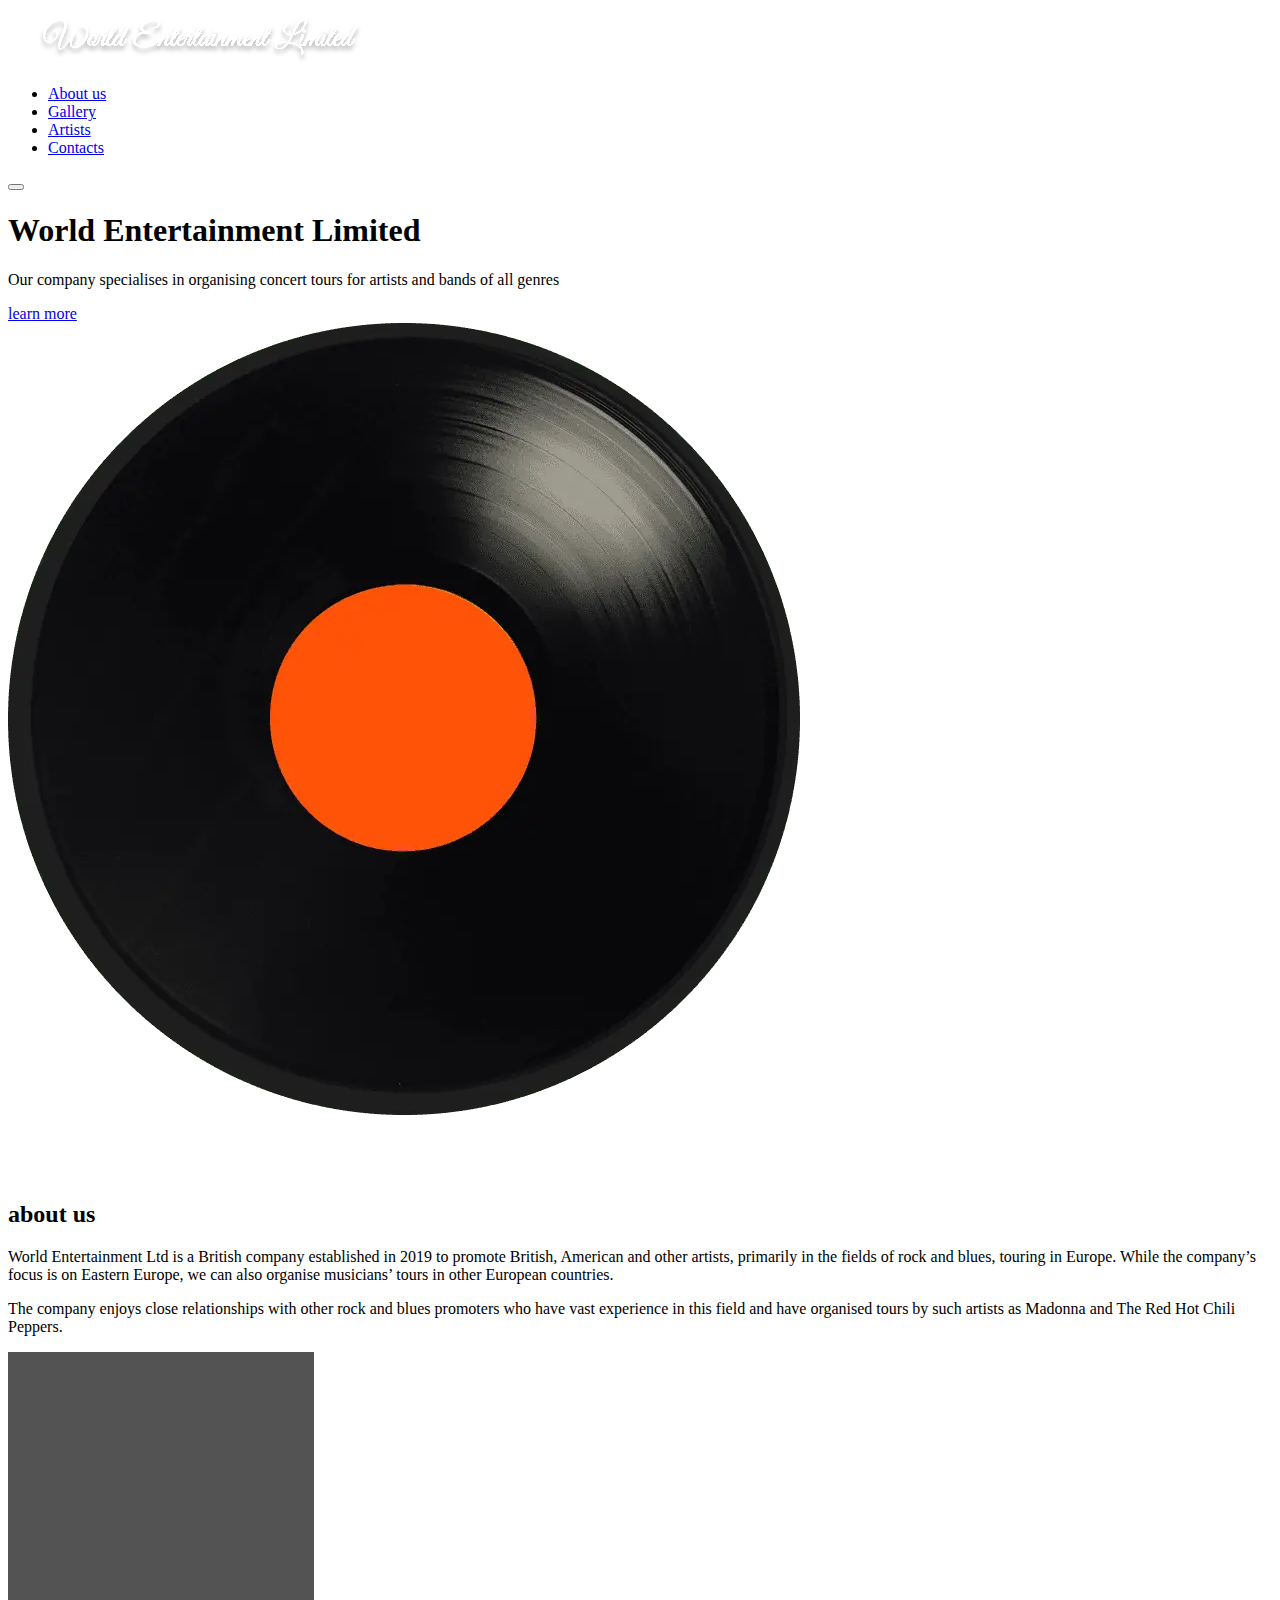
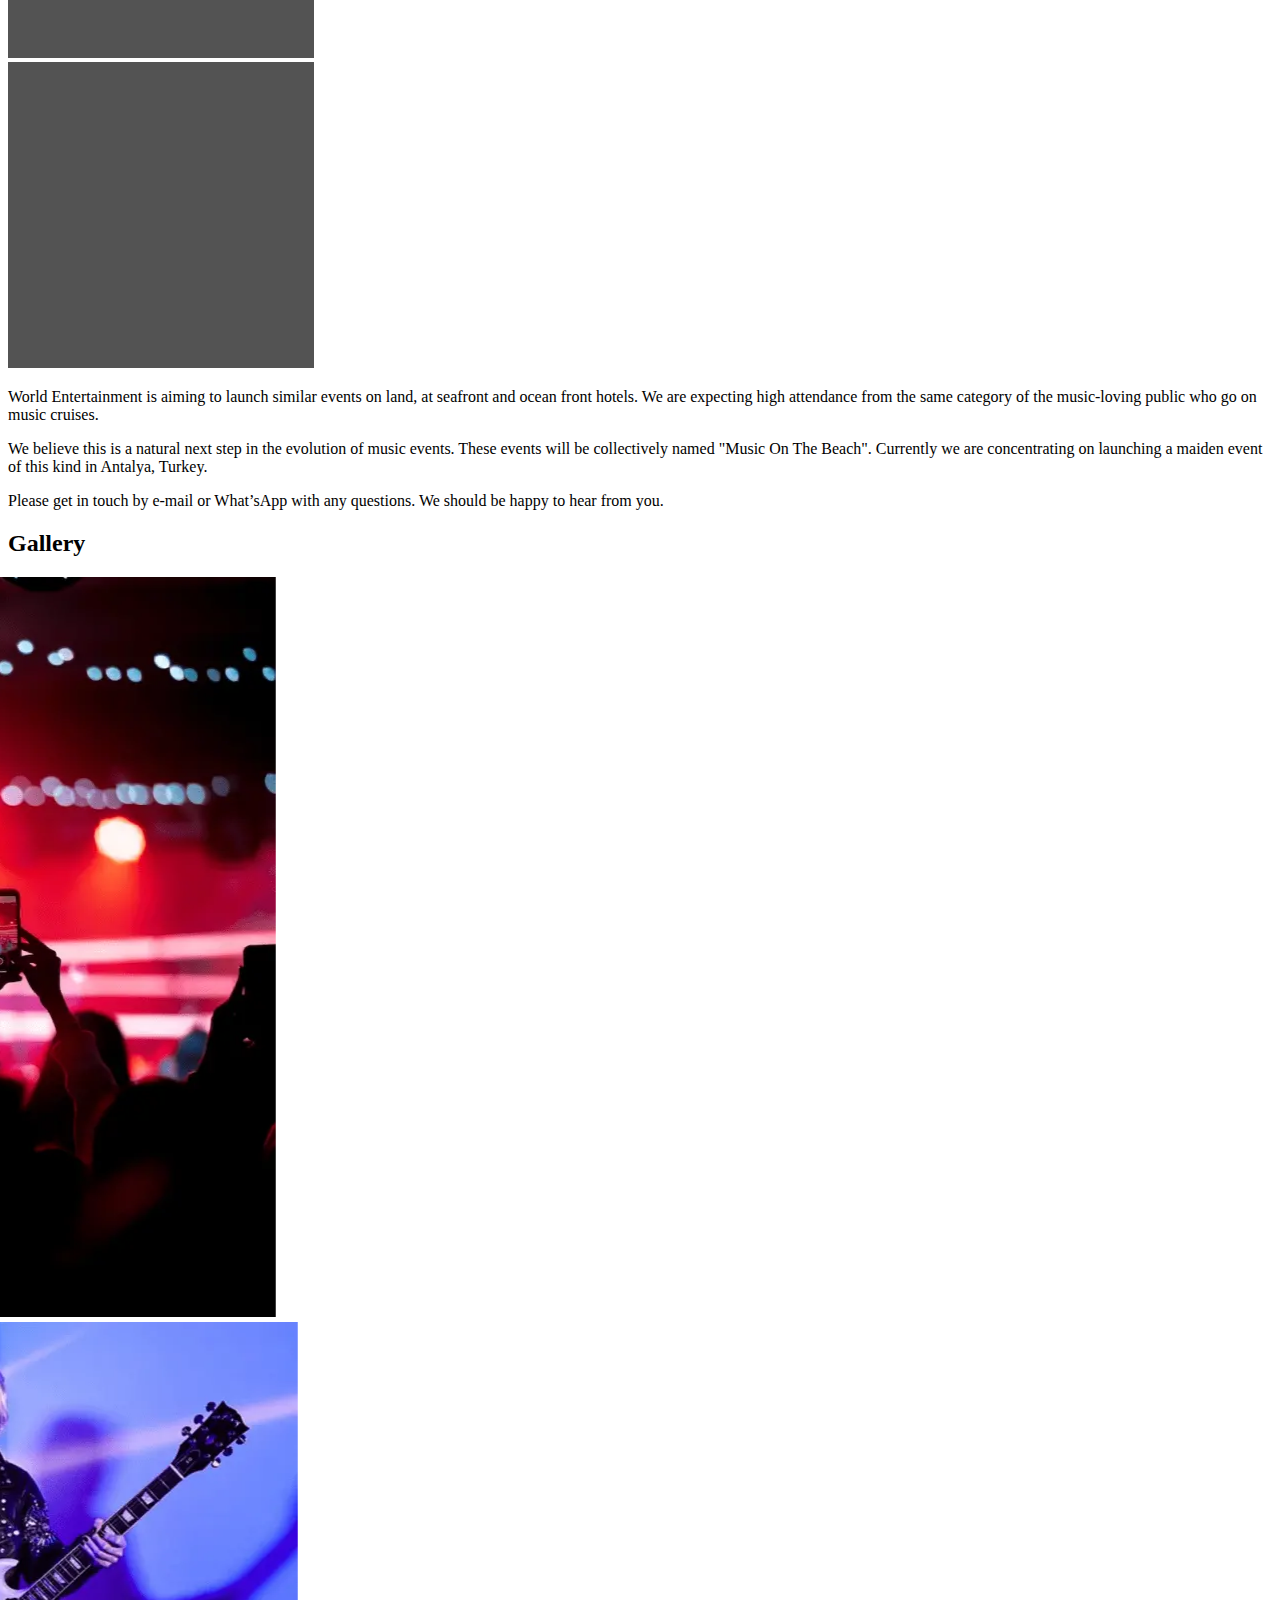
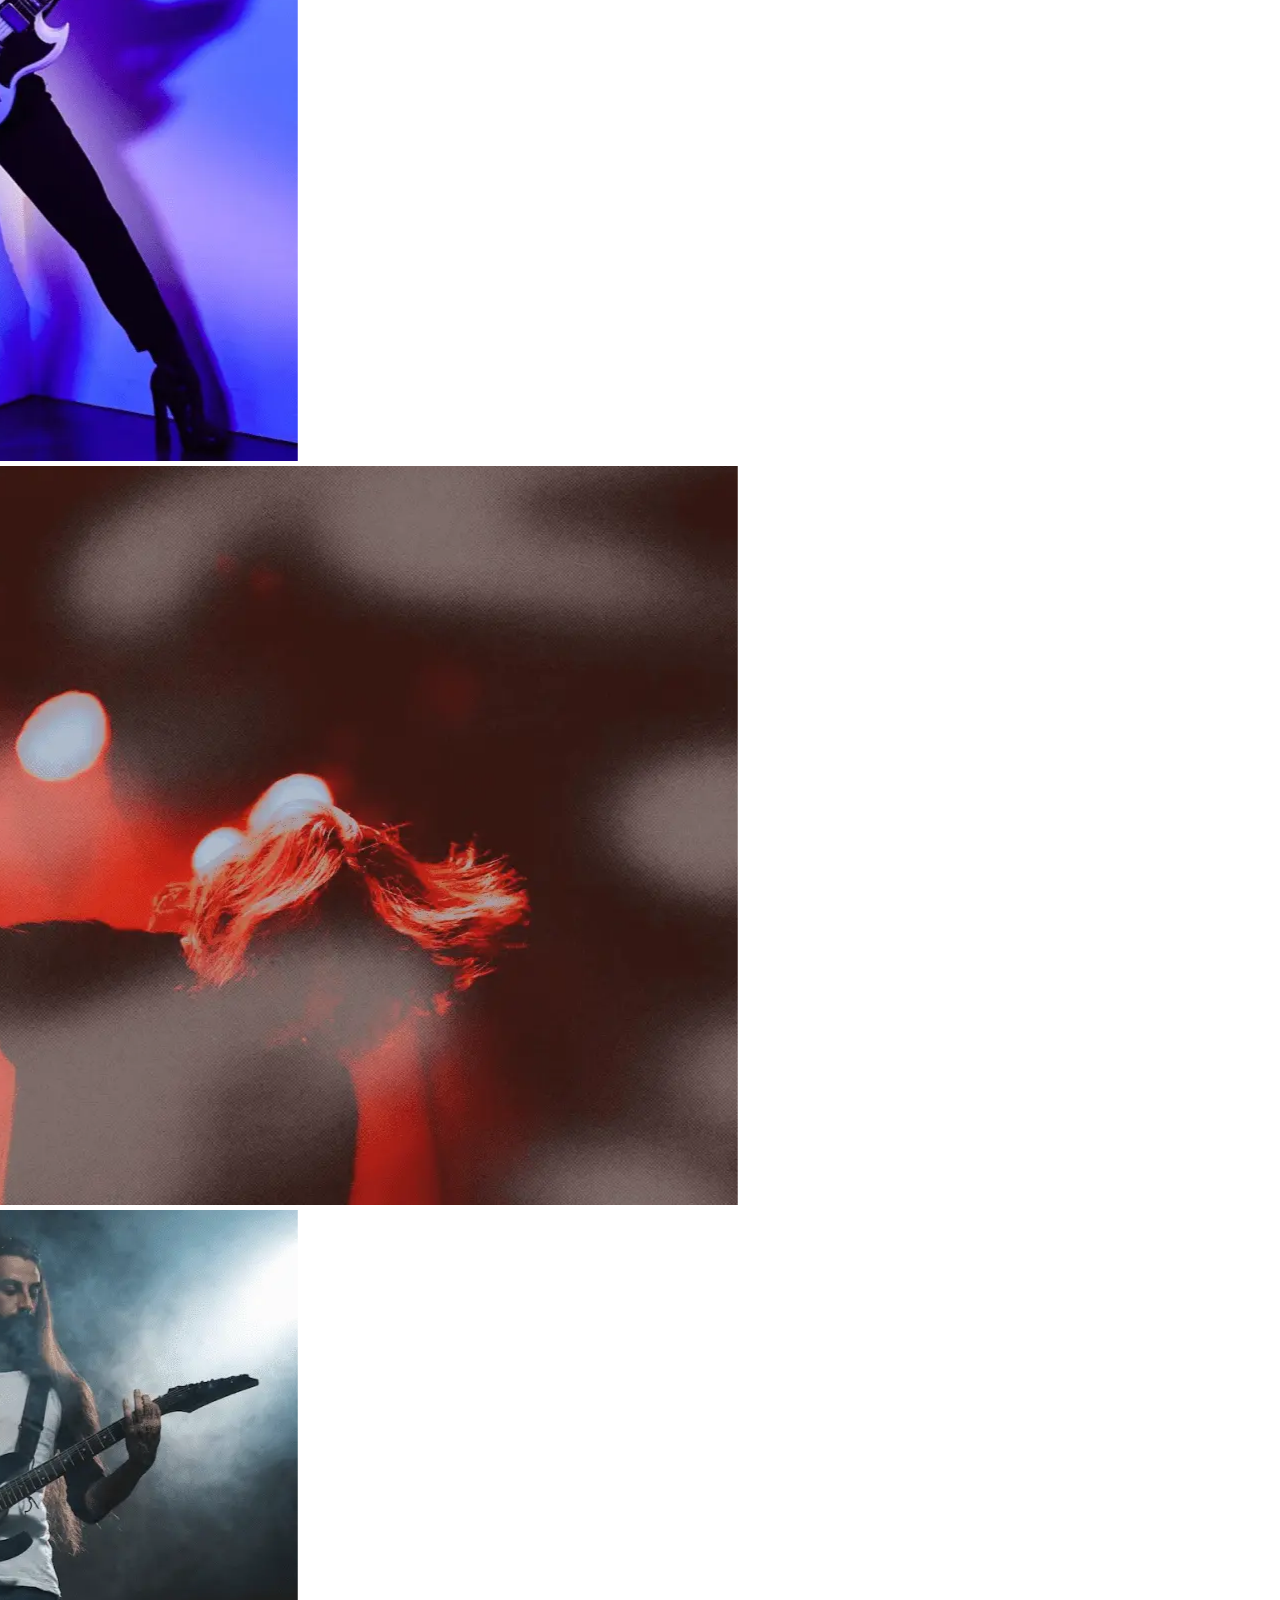
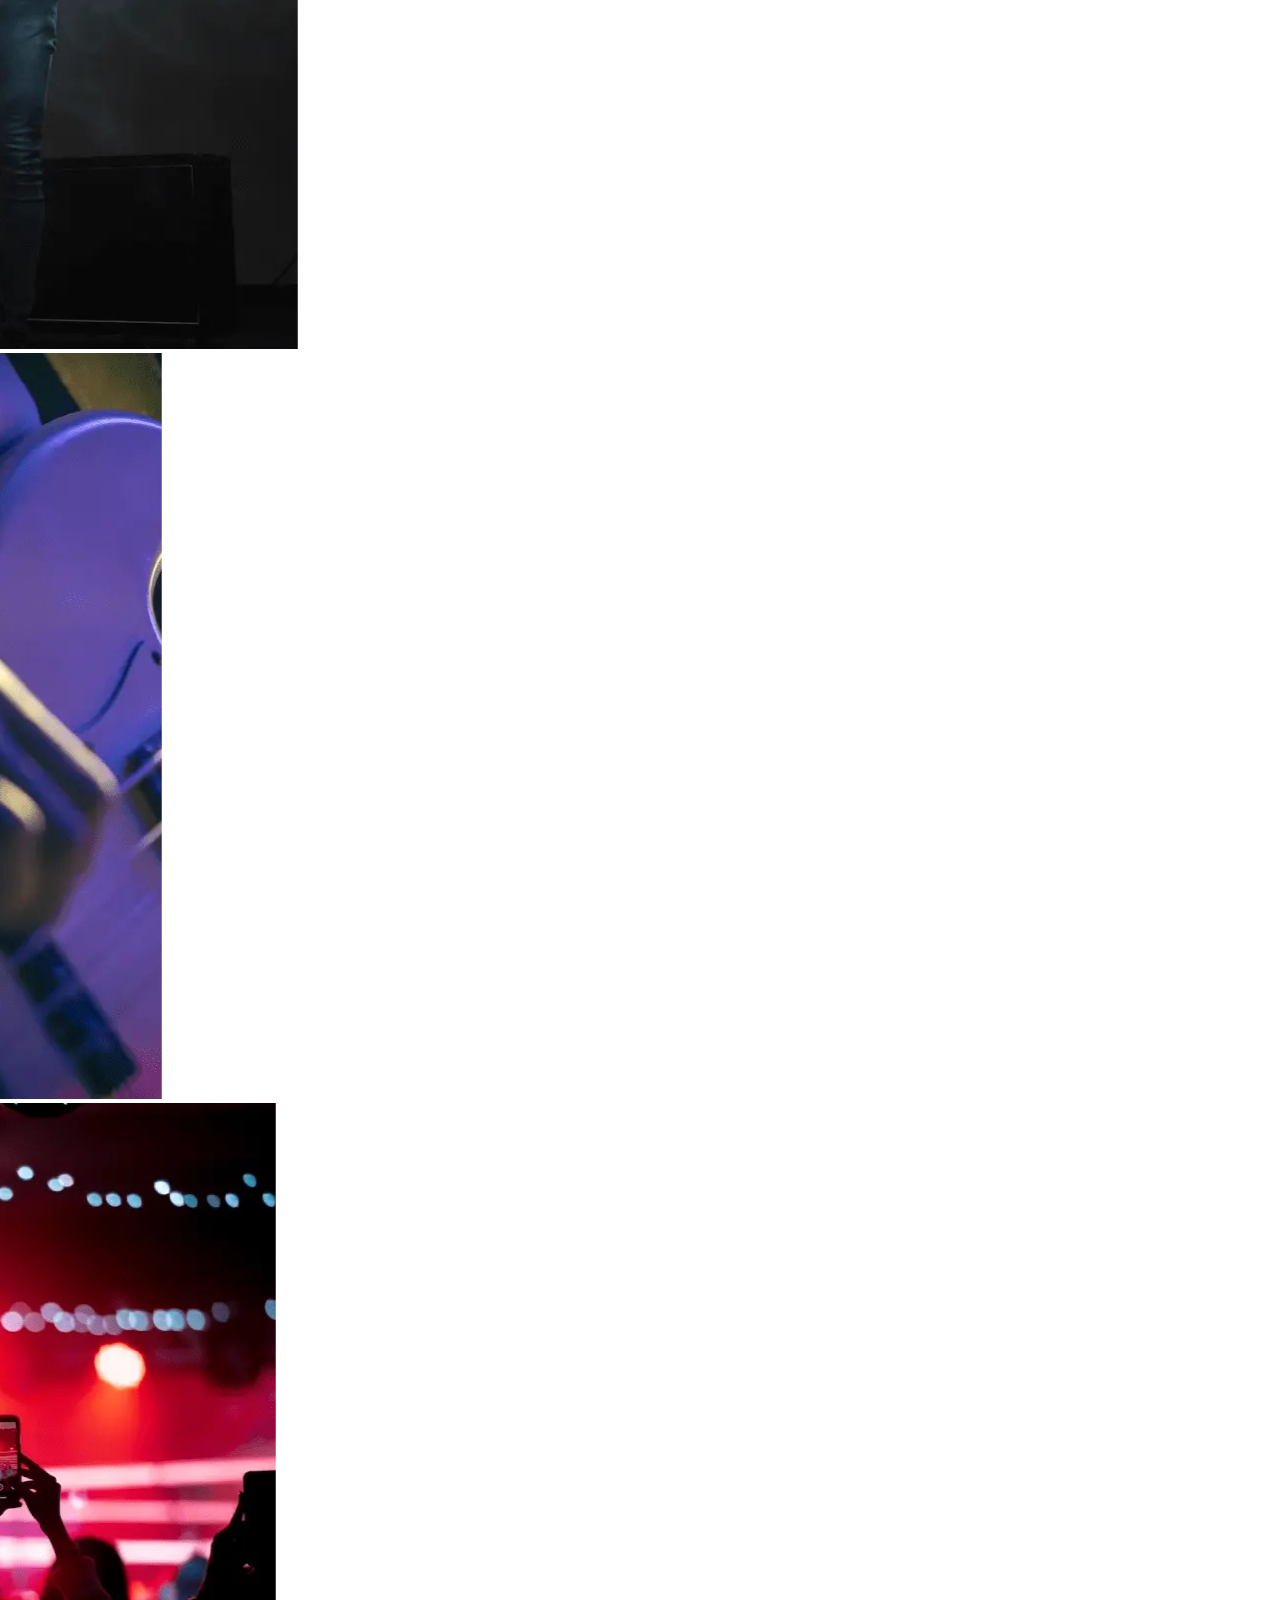
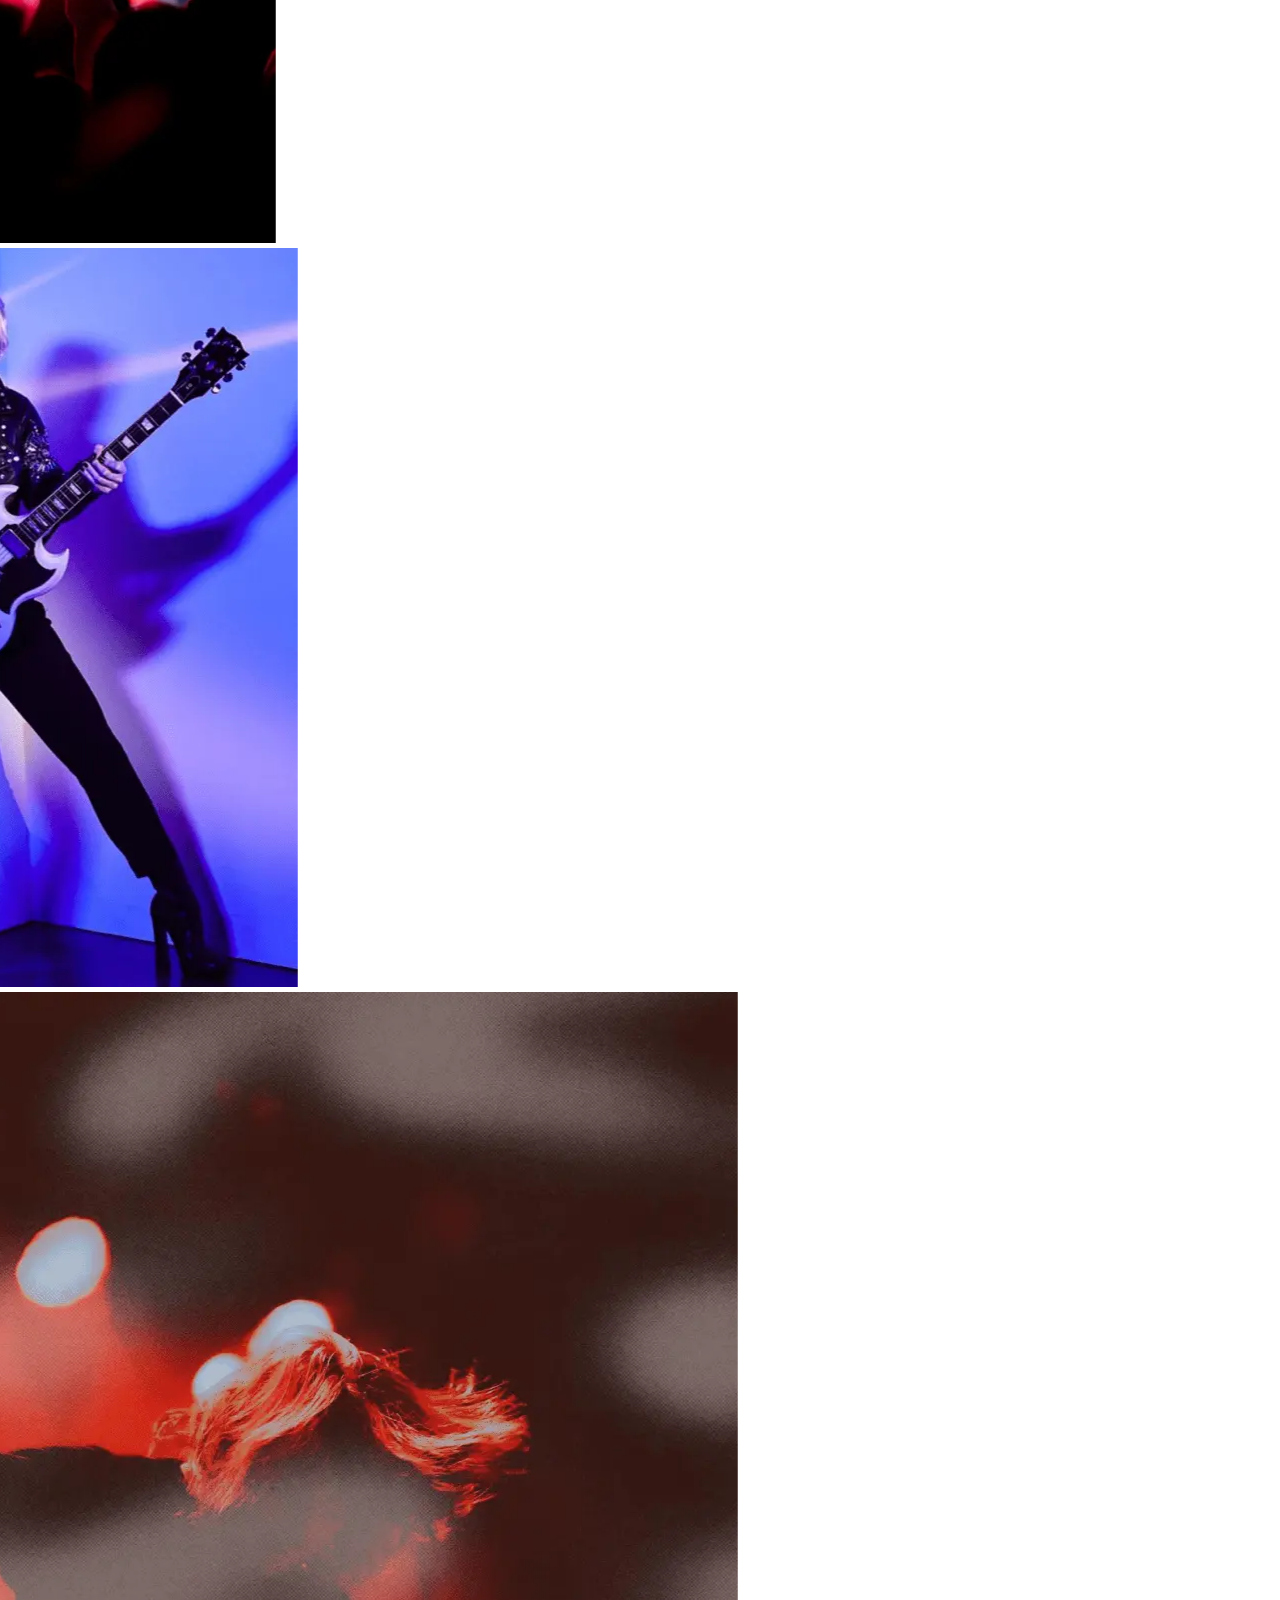
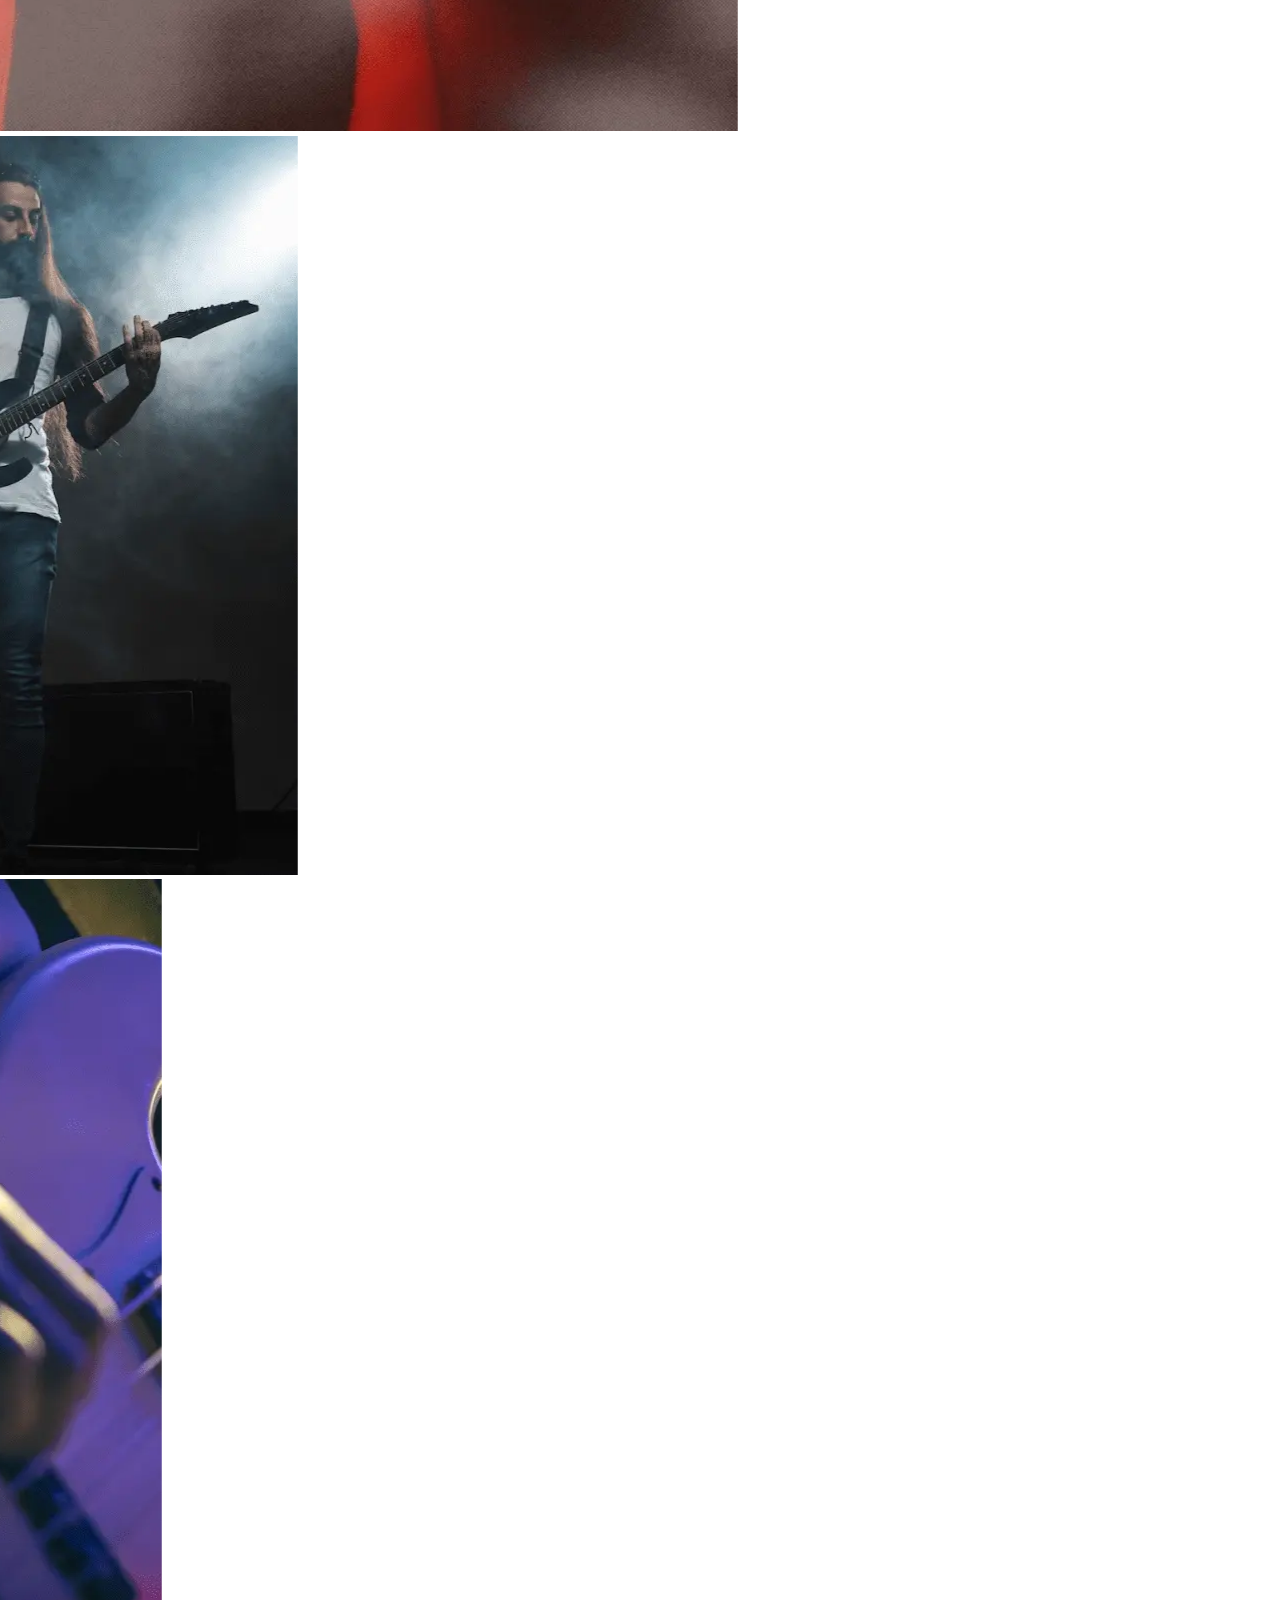
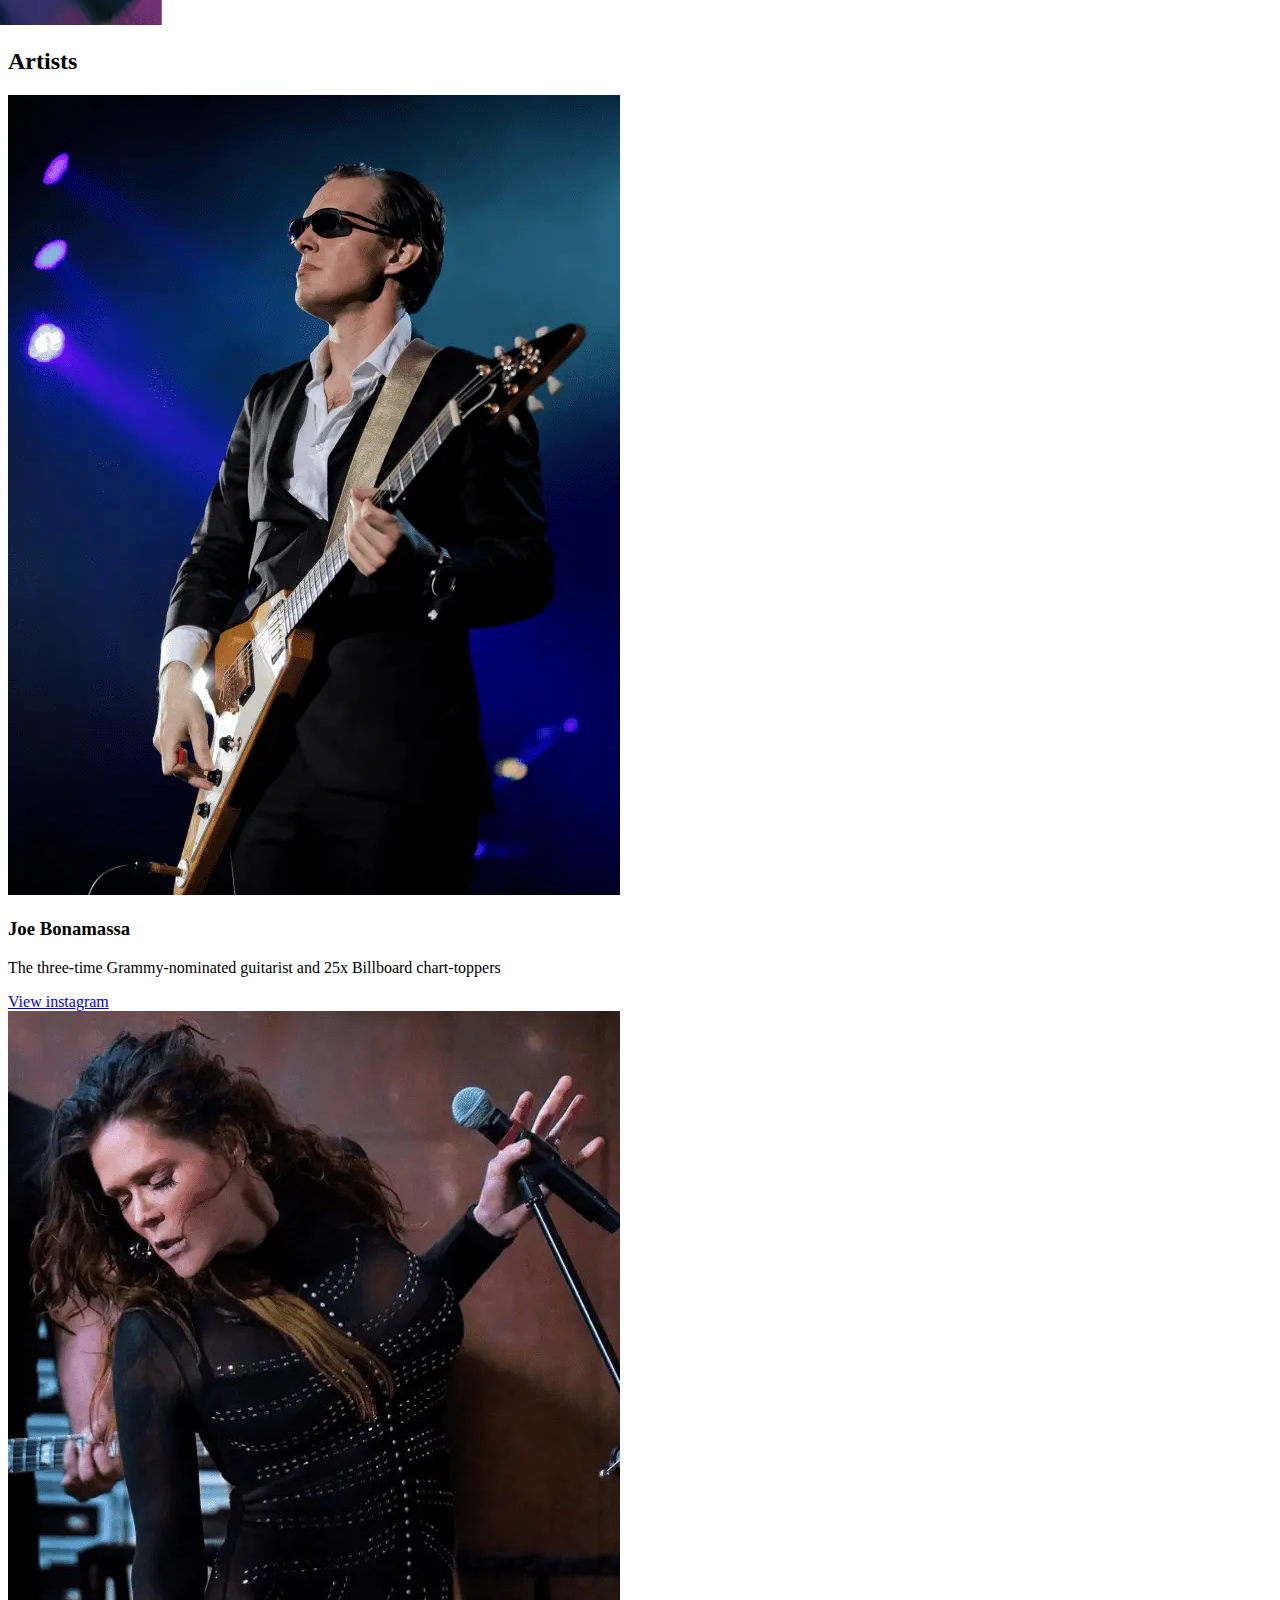
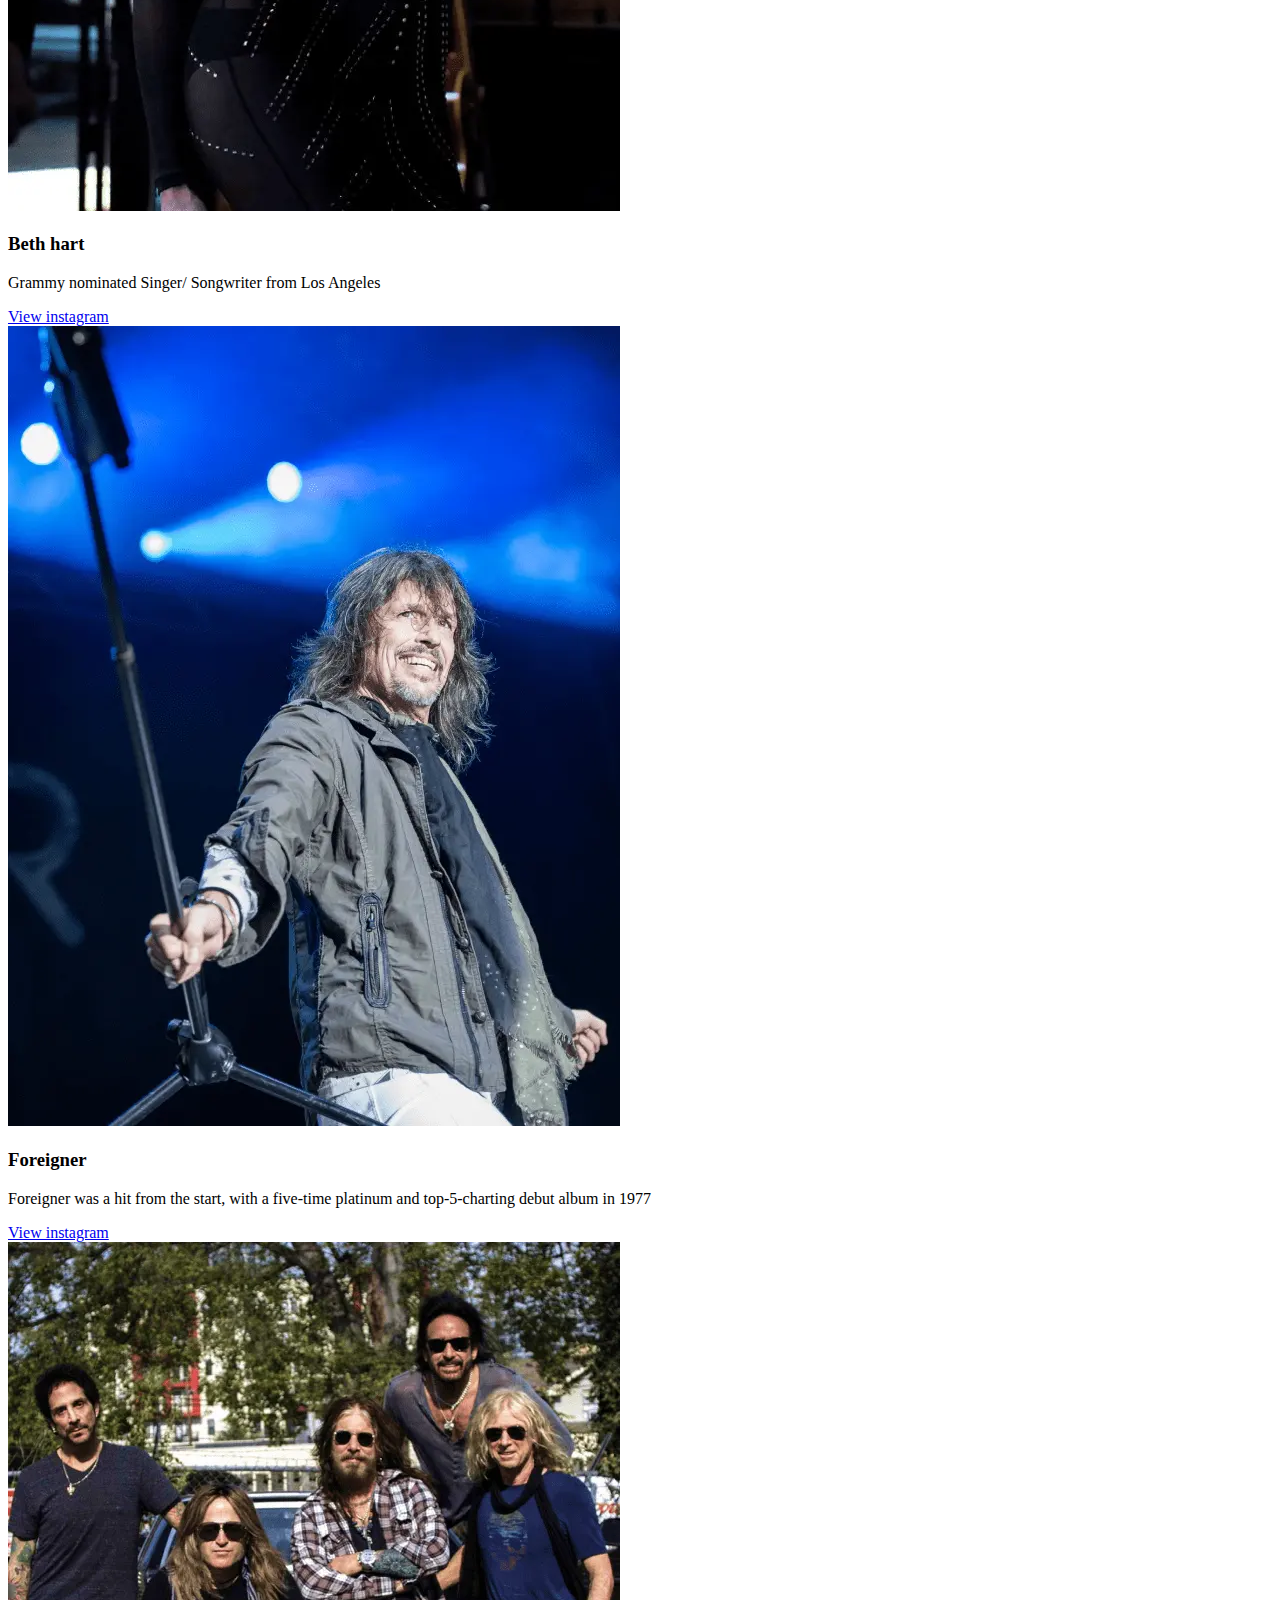
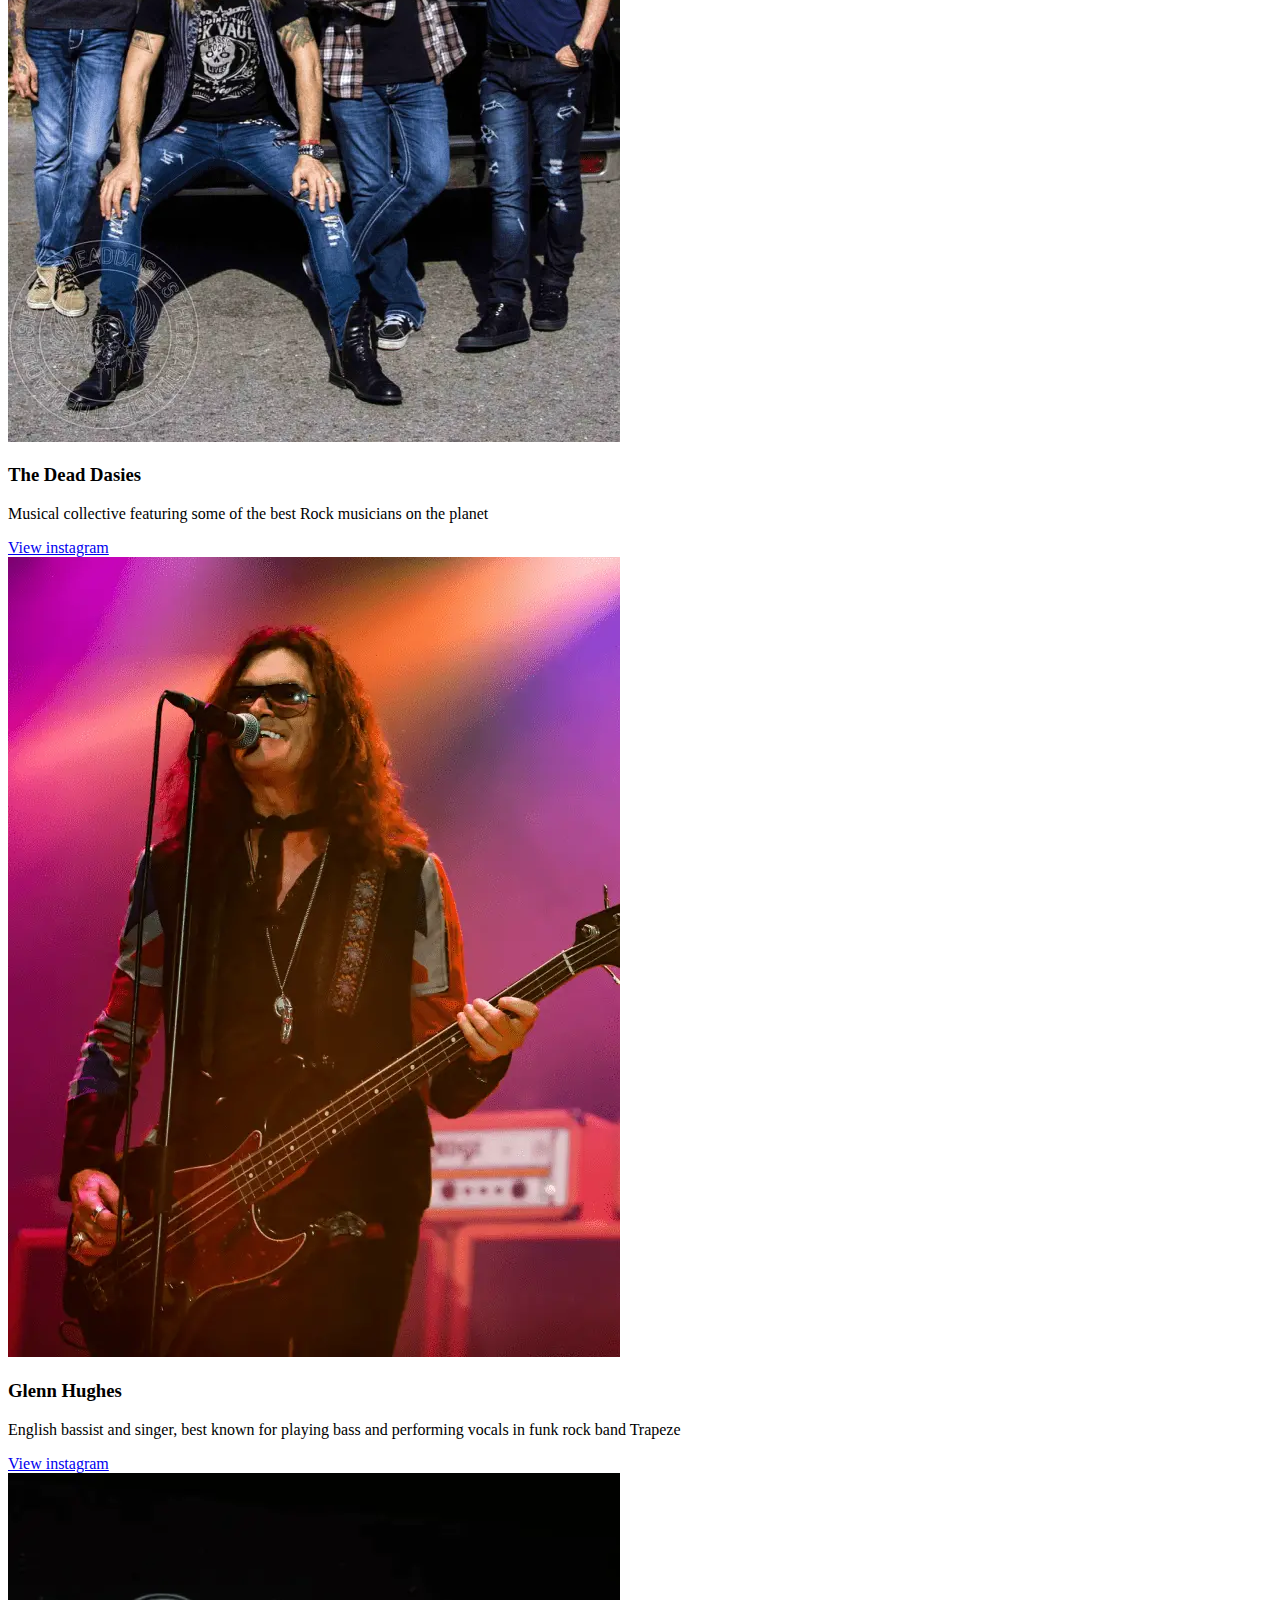
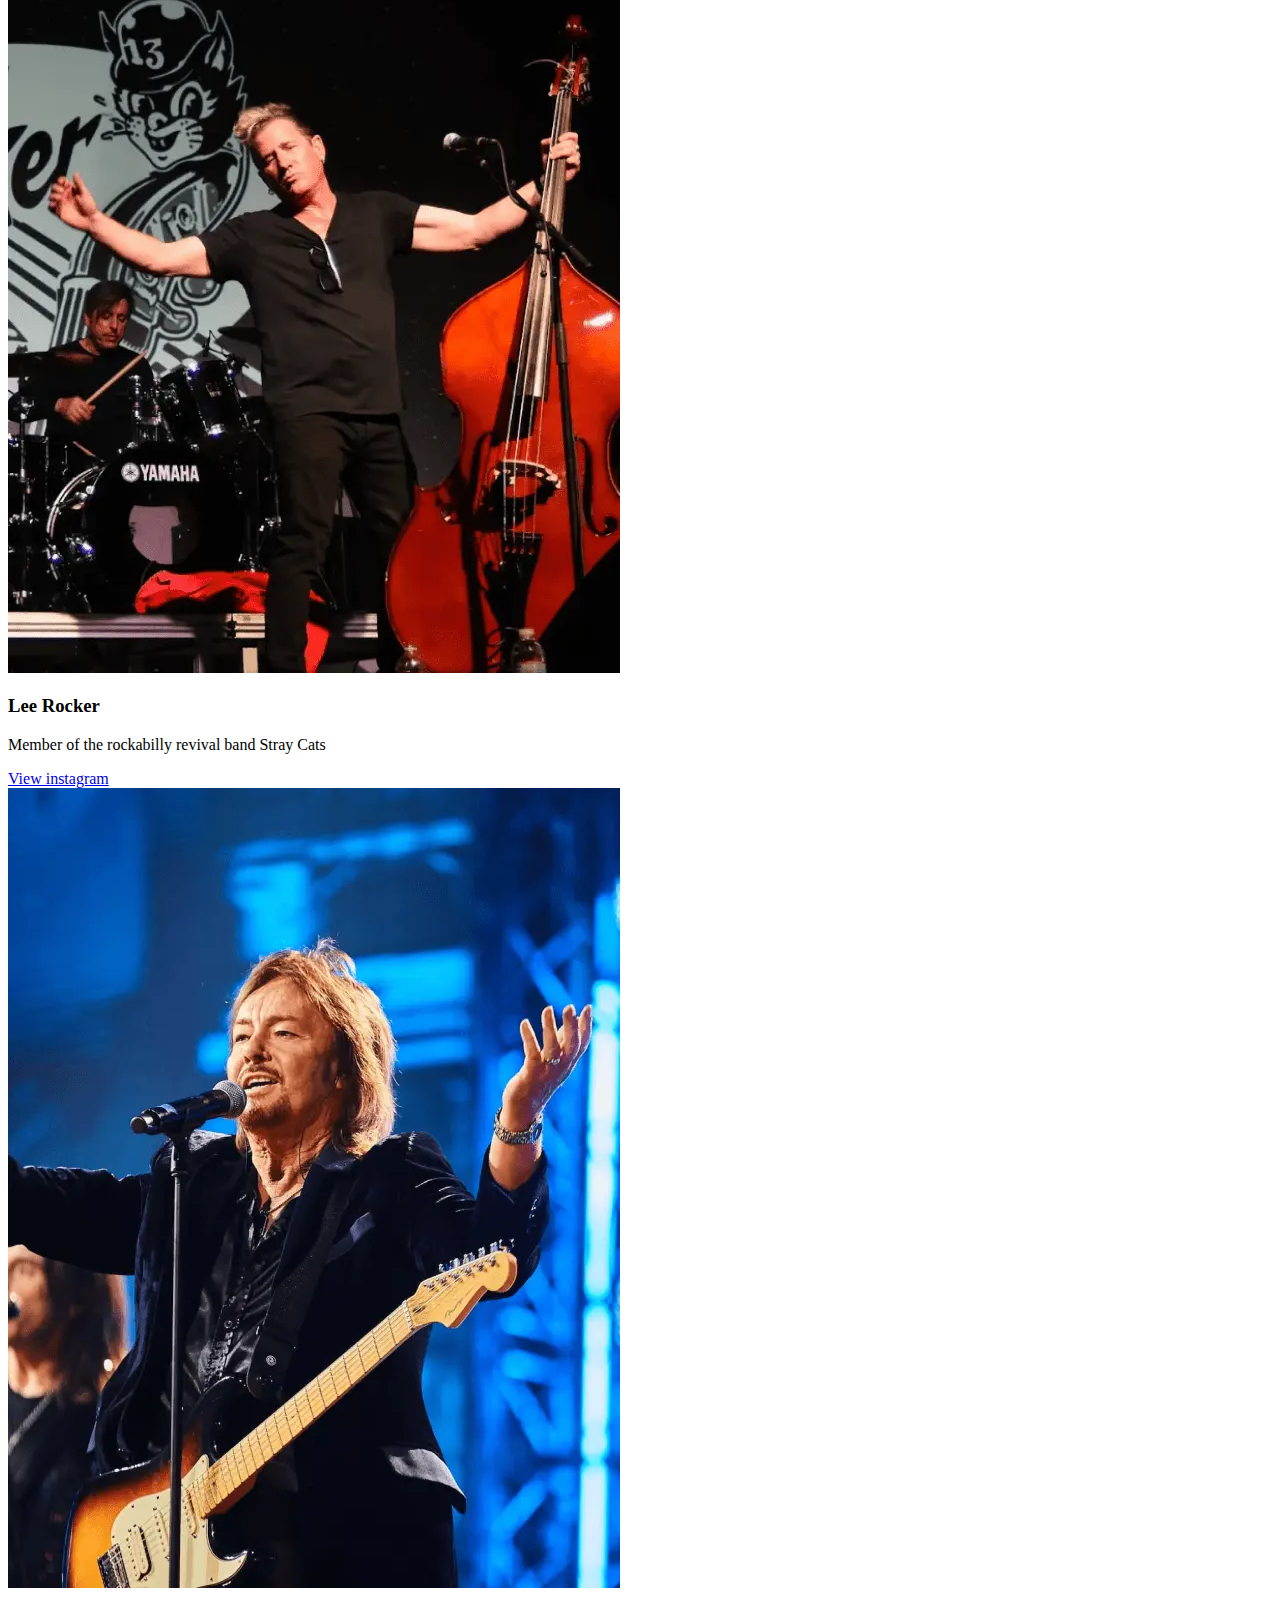
==== commit 74de1479: "Updates" ====
--- a/index.html
+++ b/index.html
@@ -1 +1 @@
-<!doctype html><html lang="ru"><head><meta charset="UTF-8"><meta http-equiv="X-UA-Compatible" content="IE=edge"><meta name="viewport" content="width=device-width,initial-scale=1"><link rel="shortcut icon" href="favicon.ico" type="image/x-icon"><link rel="stylesheet" href="css/style.min.css?_v=20230713223232"><title>WORLD</title></head><body><div class="wrapper"><header class="header"><div class="header__container"><a href="#" class="header__logo logo"><img src="images/Logo.svg" alt="World Enterlainment Limitet"></a><nav class="header__menu menu"><ul class="menu__list"><li class="menu__item"><a href="#about" class="menu__link">About us</a></li><li class="menu__item"><a href="#gallery" class="menu__link">Gallery</a></li><li class="menu__item"><a href="#artists" class="menu__link">Artists</a></li><li class="menu__item"><a href="#contacts" class="menu__link">Contacts</a></li></ul></nav><button class="header__burger icon-menu"><span></span></button></div></header><main class="page"><div data-observ></div><div class="world"><div class="world__container"><h1 class="world__title">World Entertainment Limited</h1><p class="world__text">Our company specialises in organising concert tours for artists and bands of all genres</p><div class="world__button-row"><a href="#about" class="button world__button">learn more</a><div class="button__line world__button-line"></div></div></div></div><div class="about" id="about"><div class="about__container"><div class="about__record record-about"><picture><source srcset="images/record-about-img.webp" type="image/webp"><img src="images/record-about-img.png" alt="" class="record-about__img"></picture><div class="record-about__button-row"><a href="#artists" class="record-about__button"><img src="images/record-about-str.svg" alt=""></a></div></div><h2 class="about__title">about us</h2><div class="about__text"><p>World Entertainment Ltd is a British company established in 2019 to promote British, American and other artists, primarily in the fields of rock and blues, touring in Europe. While the company’s focus is on Eastern Europe, we can also organise musicians’ tours in other European countries.</p><p>The company enjoys close relationships with other rock and blues promoters who have vast experience in this field and have organised tours by such artists as Madonna and The Red Hot Chili Peppers.</p></div><div class="about__row"><div class="about__left left-about"><div class="left-about__row-img"><div class="left-about__img"><picture><source srcset="images/left-about-img.webp" type="image/webp"><img src="images/left-about-img.png" alt="" class="left-about__img"></picture></div><div class="left-about__img"><picture><source srcset="images/left-about-img.webp" type="image/webp"><img src="images/left-about-img.png" alt="" class="left-about__img"></picture></div></div></div><div class="about__right right-about"><p class="right-about__text">World Entertainment is aiming to launch similar events on land, at seafront and ocean front hotels. We are expecting high attendance from the same category of the music-loving public who go on music cruises.</p><p class="right-about__text">We believe this is a natural next step in the evolution of music events. These events will be collectively named "Music On The Beach". Currently we are concentrating on launching a maiden event of this kind in Antalya, Turkey.</p><p class="right-about__text-bold">Please get in touch by e-mail or What’sApp with any questions. We should be happy to hear from you.</p></div></div></div></div><div class="gallery" id="gallery"><div class="gallery__container"><h2 class="gallery__title">Gallery</h2><div class="gallery__row"><div class="gallery__swiper"><div class="gallery__wrapper swiper-wrapper"><div class="gallery__slide slide-gallery swiper-slide"><picture><source srcset="images/gallery-item1.webp" type="image/webp"><img src="images/gallery-item1.png" alt="" class="gallery__img"></picture></div><div class="gallery__slide slide-gallery swiper-slide"><picture><source srcset="images/gallery-item2.webp" type="image/webp"><img src="images/gallery-item2.png" alt="" class="gallery__img"></picture></div><div class="gallery__slide slide-gallery swiper-slide"><picture><source srcset="images/gallery-item3.webp" type="image/webp"><img src="images/gallery-item3.png" alt="" class="gallery__img"></picture></div><div class="gallery__slide slide-gallery swiper-slide"><picture><source srcset="images/gallery-item4.webp" type="image/webp"><img src="images/gallery-item4.png" alt="" class="gallery__img"></picture></div><div class="gallery__slide slide-gallery swiper-slide"><picture><source srcset="images/gallery-item5.webp" type="image/webp"><img src="images/gallery-item5.png" alt="" class="gallery__img"></picture></div><div class="gallery__slide slide-gallery swiper-slide"><picture><source srcset="images/gallery-item1.webp" type="image/webp"><img src="images/gallery-item1.png" alt="" class="gallery__img"></picture></div><div class="gallery__slide slide-gallery swiper-slide"><picture><source srcset="images/gallery-item2.webp" type="image/webp"><img src="images/gallery-item2.png" alt="" class="gallery__img"></picture></div><div class="gallery__slide slide-gallery swiper-slide"><picture><source srcset="images/gallery-item3.webp" type="image/webp"><img src="images/gallery-item3.png" alt="" class="gallery__img"></picture></div><div class="gallery__slide slide-gallery swiper-slide"><picture><source srcset="images/gallery-item4.webp" type="image/webp"><img src="images/gallery-item4.png" alt="" class="gallery__img"></picture></div><div class="gallery__slide slide-gallery swiper-slide"><picture><source srcset="images/gallery-item5.webp" type="image/webp"><img src="images/gallery-item5.png" alt="" class="gallery__img"></picture></div></div></div><div class="gallery__pagination"></div></div></div></div><div class="artists" id="artists"><div class="artists__container"><h2 class="artists__title">Artists</h2><div class="artists__row"><div class="artists__item item-artists"><div class="item-artists__body"><div class="item-artists___row-img"><picture><source srcset="images/item-artists1.webp" type="image/webp"><img src="images/item-artists1.png" alt="" class="item-artists__img"></picture></div><h3 class="item-artists__title">Joe Bonamassa</h3><p class="item-artists__text">The three-time Grammy-nominated guitarist and 25x Billboard chart-toppers</p><div class="item-artists__button-row"><a href="#" class="item-artists__button">View instagram</a></div></div></div><div class="artists__item item-artists"><div class="item-artists__body"><div class="item-artists___row-img"><picture><source srcset="images/item-artists2.webp" type="image/webp"><img src="images/item-artists2.png" alt="" class="item-artists__img"></picture></div><h3 class="item-artists__title">Beth hart</h3><p class="item-artists__text">Grammy nominated Singer/ Songwriter from Los Angeles</p><div class="item-artists__button-row"><a href="#" class="item-artists__button">View instagram</a></div></div></div><div class="artists__item item-artists"><div class="item-artists__body"><div class="item-artists___row-img"><picture><source srcset="images/item-artists3.webp" type="image/webp"><img src="images/item-artists3.png" alt="" class="item-artists__img"></picture></div><h3 class="item-artists__title">Foreigner</h3><p class="item-artists__text">Foreigner was a hit from the start, with a five-time platinum and top-5-charting debut album in 1977</p><div class="item-artists__button-row"><a href="#" class="item-artists__button">View instagram</a></div></div></div><div class="artists__item item-artists"><div class="item-artists__body"><div class="item-artists___row-img"><picture><source srcset="images/item-artists4.webp" type="image/webp"><img src="images/item-artists4.png" alt="" class="item-artists__img"></picture></div><h3 class="item-artists__title">The Dead Dasies</h3><p class="item-artists__text">Musical collective featuring some of the best Rock musicians on the planet</p><div class="item-artists__button-row"><a href="#" class="item-artists__button">View instagram</a></div></div></div><div class="artists__item item-artists _close-mob-item"><div class="item-artists__body"><div class="item-artists___row-img"><picture><source srcset="images/item-artists5.webp" type="image/webp"><img src="images/item-artists5.png" alt="" class="item-artists__img"></picture></div><h3 class="item-artists__title">Glenn Hughes</h3><p class="item-artists__text">English bassist and singer, best known for playing bass and performing vocals in funk rock band Trapeze</p><div class="item-artists__button-row"><a href="#" class="item-artists__button">View instagram</a></div></div></div><div class="artists__item item-artists _close-mob-item"><div class="item-artists__body"><div class="item-artists___row-img"><picture><source srcset="images/item-artists6.webp" type="image/webp"><img src="images/item-artists6.png" alt="" class="item-artists__img"></picture></div><h3 class="item-artists__title">Lee Rocker</h3><p class="item-artists__text">Member of the rockabilly revival band Stray Cats</p><div class="item-artists__button-row"><a href="#" class="item-artists__button">View instagram</a></div></div></div><div class="artists__item item-artists _close-mob-item"><div class="item-artists__body"><div class="item-artists___row-img"><picture><source srcset="images/item-artists7.webp" type="image/webp"><img src="images/item-artists7.png" alt="" class="item-artists__img"></picture></div><h3 class="item-artists__title">Chris Norman</h3><p class="item-artists__text">The Original Voice Of Smokie - Living Next Door To Alice, Stumblin In,Midnight Lady</p><div class="item-artists__button-row"><a href="#" class="item-artists__button">View instagram</a></div></div></div><div class="artists__item item-artists _close-mob-item"><div class="item-artists__body"><div class="item-artists___row-img"><picture><source srcset="images/item-artists8.webp" type="image/webp"><img src="images/item-artists8.png" alt="" class="item-artists__img"></picture></div><h3 class="item-artists__title">Kenny Wayne Shepherd</h3><p class="item-artists__text">25 years into his recording career Kenny Wayne Shepherd continues to create genre-defining blues-infused rock n' roll</p><div class="item-artists__button-row"><a href="#" class="item-artists__button">View instagram</a></div></div></div><div class="artists__item item-artists _close-item"><div class="item-artists__body"><div class="item-artists___row-img"><picture><source srcset="images/item-artists1.webp" type="image/webp"><img src="images/item-artists1.png" alt="" class="item-artists__img"></picture></div><h3 class="item-artists__title">Joe Bonamassa</h3><p class="item-artists__text">The three-time Grammy-nominated guitarist and 25x Billboard chart-toppers</p><div class="item-artists__button-row"><a href="#" class="item-artists__button">View instagram</a></div></div></div><div class="artists__item item-artists _close-item"><div class="item-artists__body"><div class="item-artists___row-img"><picture><source srcset="images/item-artists2.webp" type="image/webp"><img src="images/item-artists2.png" alt="" class="item-artists__img"></picture></div><h3 class="item-artists__title">Beth hart</h3><p class="item-artists__text">Grammy nominated Singer/ Songwriter from Los Angeles</p><div class="item-artists__button-row"><a href="#" class="item-artists__button">View instagram</a></div></div></div><div class="artists__item item-artists _close-item"><div class="item-artists__body"><div class="item-artists___row-img"><picture><source srcset="images/item-artists3.webp" type="image/webp"><img src="images/item-artists3.png" alt="" class="item-artists__img"></picture></div><h3 class="item-artists__title">Foreigner</h3><p class="item-artists__text">Foreigner was a hit from the start, with a five-time platinum and top-5-charting debut album in 1977</p><div class="item-artists__button-row"><a href="#" class="item-artists__button">View instagram</a></div></div></div><div class="artists__item item-artists _close-item"><div class="item-artists__body"><div class="item-artists___row-img"><picture><source srcset="images/item-artists4.webp" type="image/webp"><img src="images/item-artists4.png" alt="" class="item-artists__img"></picture></div><h3 class="item-artists__title">The Dead Dasies</h3><p class="item-artists__text">Musical collective featuring some of the best Rock musicians on the planet</p><div class="item-artists__button-row"><a href="#" class="item-artists__button">View instagram</a></div></div></div><div class="artists__item item-artists _close-item"><div class="item-artists__body"><div class="item-artists___row-img"><picture><source srcset="images/item-artists5.webp" type="image/webp"><img src="images/item-artists5.png" alt="" class="item-artists__img"></picture></div><h3 class="item-artists__title">Glenn Hughes</h3><p class="item-artists__text">English bassist and singer, best known for playing bass and performing vocals in funk rock band Trapeze</p><div class="item-artists__button-row"><a href="#" class="item-artists__button">View instagram</a></div></div></div><div class="artists__item item-artists _close-item"><div class="item-artists__body"><div class="item-artists___row-img"><picture><source srcset="images/item-artists6.webp" type="image/webp"><img src="images/item-artists6.png" alt="" class="item-artists__img"></picture></div><h3 class="item-artists__title">Lee Rocker</h3><p class="item-artists__text">Member of the rockabilly revival band Stray Cats</p><div class="item-artists__button-row"><a href="#" class="item-artists__button">View instagram</a></div></div></div><div class="artists__item item-artists _close-item"><div class="item-artists__body"><div class="item-artists___row-img"><picture><source srcset="images/item-artists7.webp" type="image/webp"><img src="images/item-artists7.png" alt="" class="item-artists__img"></picture></div><h3 class="item-artists__title">Chris Norman</h3><p class="item-artists__text">The Original Voice Of Smokie - Living Next Door To Alice, Stumblin In,Midnight Lady</p><div class="item-artists__button-row"><a href="#" class="item-artists__button">View instagram</a></div></div></div><div class="artists__item item-artists _close-item"><div class="item-artists__body"><div class="item-artists___row-img"><picture><source srcset="images/item-artists8.webp" type="image/webp"><img src="images/item-artists8.png" alt="" class="item-artists__img"></picture></div><h3 class="item-artists__title">Kenny Wayne Shepherd</h3><p class="item-artists__text">25 years into his recording career Kenny Wayne Shepherd continues to create genre-defining blues-infused rock n' roll</p><div class="item-artists__button-row"><a href="#" class="item-artists__button">View instagram</a></div></div></div></div><div class="artists__button-row"><div class="artists__button">View all</div></div></div></div><div class="button-close _overlay-bg artists-popup" data-popup="artists-popup"><div class="artists-popup__container"><div class="artists-popup__row"><div class="button-close artists-popup__button-close load"></div></div></div></div></main><footer class="footer" id="contacts"><div class="footer__container"><div class="footer__row"><div class="contact-footer footer__contact"><div class="contact-footer__title"><h2>COntact us</h2><p>Submit your details and we will contact you shortly</p></div><form action="#" class="footer-form form__body" id="form-contacts"><div class="form__item"><label for="formPopupName" class="form__label form__label-name"></label> <input type="text" id="formPopupName" name="name" class="text _req form__input form__input-name" placeholder="Name"></div><div class="form__item"><label for="formPopupTel" class="form__label form-poup__label-tel"></label> <input type="mail" id="formPopupMail" name="mail" class="text _req form__input _email" placeholder="E-mail"></div><div class="form__item"><textarea name="text" id="text" cols="30" rows="10" placeholder="Your message..." class="text"></textarea></div><div class="form__button-row"><button type="submit" class="button form-popup__button">send</button><div class="button__line"></div></div></form></div><div class="details-footer footer__details"><h2 class="details-footer__title">details</h2><p class="details-footer__name">Bill Raven</p><a href="mailto:ceo@worldentertainment.ltd" class="details-footer__mail">ceo@worldentertainment.ltd </a><a href="tel:447785954515" class="details-footer__number">+44 7785 954515</a></div></div></div><div class="footer__record record-footer"><picture><source srcset="images/record-footer-img.webp" type="image/webp"><img src="images/record-footer-img.png" alt="" class="record-footer__img"></picture></div></footer><div class="_overlay-bg popup-thanks" data-popup="popup-thanks"><div class="popup-thanks__container"><div class="popup-thanks__row"><div class="button-close artists-popup__button-close"></div><h2 class="popup-thanks__title">Your application has been sent!</h2></div></div></div></div><script src="js/app.min.js?_v=20230713223232"></script></body></html>+<!doctype html><html lang="ru"><head><meta charset="UTF-8"><meta http-equiv="X-UA-Compatible" content="IE=edge"><meta name="viewport" content="width=device-width,initial-scale=1"><link rel="shortcut icon" href="favicon.ico" type="image/x-icon"><link rel="stylesheet" href="css/style.min.css?_v=20230713223900"><title>WORLD</title></head><body><div class="wrapper"><header class="header"><div class="header__container"><a href="#" class="header__logo logo"><img src="images/Logo.svg" alt="World Enterlainment Limitet"></a><nav class="header__menu menu"><ul class="menu__list"><li class="menu__item"><a href="#about" class="menu__link">About us</a></li><li class="menu__item"><a href="#gallery" class="menu__link">Gallery</a></li><li class="menu__item"><a href="#artists" class="menu__link">Artists</a></li><li class="menu__item"><a href="#contacts" class="menu__link">Contacts</a></li></ul></nav><button class="header__burger icon-menu"><span></span></button></div></header><main class="page"><div data-observ></div><div class="world"><div class="world__container"><h1 class="world__title">World Entertainment Limited</h1><p class="world__text">Our company specialises in organising concert tours for artists and bands of all genres</p><div class="world__button-row"><a href="#about" class="button world__button">learn more</a><div class="button__line world__button-line"></div></div></div></div><div class="about" id="about"><div class="about__container"><div class="about__record record-about"><picture><source srcset="images/record-about-img.webp" type="image/webp"><img src="images/record-about-img.png" alt="" class="record-about__img"></picture><div class="record-about__button-row"><a href="#artists" class="record-about__button"><img src="images/record-about-str.svg" alt=""></a></div></div><h2 class="about__title">about us</h2><div class="about__text"><p>World Entertainment Ltd is a British company established in 2019 to promote British, American and other artists, primarily in the fields of rock and blues, touring in Europe. While the company’s focus is on Eastern Europe, we can also organise musicians’ tours in other European countries.</p><p>The company enjoys close relationships with other rock and blues promoters who have vast experience in this field and have organised tours by such artists as Madonna and The Red Hot Chili Peppers.</p></div><div class="about__row"><div class="about__left left-about"><div class="left-about__row-img"><div class="left-about__img"><picture><source srcset="images/left-about-img.webp" type="image/webp"><img src="images/left-about-img.png" alt="" class="left-about__img"></picture></div><div class="left-about__img"><picture><source srcset="images/left-about-img.webp" type="image/webp"><img src="images/left-about-img.png" alt="" class="left-about__img"></picture></div></div></div><div class="about__right right-about"><p class="right-about__text">World Entertainment is aiming to launch similar events on land, at seafront and ocean front hotels. We are expecting high attendance from the same category of the music-loving public who go on music cruises.</p><p class="right-about__text">We believe this is a natural next step in the evolution of music events. These events will be collectively named "Music On The Beach". Currently we are concentrating on launching a maiden event of this kind in Antalya, Turkey.</p><p class="right-about__text-bold">Please get in touch by e-mail or What’sApp with any questions. We should be happy to hear from you.</p></div></div></div></div><div class="gallery" id="gallery"><div class="gallery__container"><h2 class="gallery__title">Gallery</h2><div class="gallery__row"><div class="gallery__swiper"><div class="gallery__wrapper swiper-wrapper"><div class="gallery__slide slide-gallery swiper-slide"><picture><source srcset="images/gallery-item1.webp" type="image/webp"><img src="images/gallery-item1.png" alt="" class="gallery__img"></picture></div><div class="gallery__slide slide-gallery swiper-slide"><picture><source srcset="images/gallery-item2.webp" type="image/webp"><img src="images/gallery-item2.png" alt="" class="gallery__img"></picture></div><div class="gallery__slide slide-gallery swiper-slide"><picture><source srcset="images/gallery-item3.webp" type="image/webp"><img src="images/gallery-item3.png" alt="" class="gallery__img"></picture></div><div class="gallery__slide slide-gallery swiper-slide"><picture><source srcset="images/gallery-item4.webp" type="image/webp"><img src="images/gallery-item4.png" alt="" class="gallery__img"></picture></div><div class="gallery__slide slide-gallery swiper-slide"><picture><source srcset="images/gallery-item5.webp" type="image/webp"><img src="images/gallery-item5.png" alt="" class="gallery__img"></picture></div><div class="gallery__slide slide-gallery swiper-slide"><picture><source srcset="images/gallery-item1.webp" type="image/webp"><img src="images/gallery-item1.png" alt="" class="gallery__img"></picture></div><div class="gallery__slide slide-gallery swiper-slide"><picture><source srcset="images/gallery-item2.webp" type="image/webp"><img src="images/gallery-item2.png" alt="" class="gallery__img"></picture></div><div class="gallery__slide slide-gallery swiper-slide"><picture><source srcset="images/gallery-item3.webp" type="image/webp"><img src="images/gallery-item3.png" alt="" class="gallery__img"></picture></div><div class="gallery__slide slide-gallery swiper-slide"><picture><source srcset="images/gallery-item4.webp" type="image/webp"><img src="images/gallery-item4.png" alt="" class="gallery__img"></picture></div><div class="gallery__slide slide-gallery swiper-slide"><picture><source srcset="images/gallery-item5.webp" type="image/webp"><img src="images/gallery-item5.png" alt="" class="gallery__img"></picture></div></div></div><div class="gallery__pagination"></div></div></div></div><div class="artists" id="artists"><div class="artists__container"><h2 class="artists__title">Artists</h2><div class="artists__row"><div class="artists__item item-artists"><div class="item-artists__body"><div class="item-artists___row-img"><picture><source srcset="images/item-artists1.webp" type="image/webp"><img src="images/item-artists1.png" alt="" class="item-artists__img"></picture></div><h3 class="item-artists__title">Joe Bonamassa</h3><p class="item-artists__text">The three-time Grammy-nominated guitarist and 25x Billboard chart-toppers</p><div class="item-artists__button-row"><a href="#" class="item-artists__button">View instagram</a></div></div></div><div class="artists__item item-artists"><div class="item-artists__body"><div class="item-artists___row-img"><picture><source srcset="images/item-artists2.webp" type="image/webp"><img src="images/item-artists2.png" alt="" class="item-artists__img"></picture></div><h3 class="item-artists__title">Beth hart</h3><p class="item-artists__text">Grammy nominated Singer/ Songwriter from Los Angeles</p><div class="item-artists__button-row"><a href="#" class="item-artists__button">View instagram</a></div></div></div><div class="artists__item item-artists"><div class="item-artists__body"><div class="item-artists___row-img"><picture><source srcset="images/item-artists3.webp" type="image/webp"><img src="images/item-artists3.png" alt="" class="item-artists__img"></picture></div><h3 class="item-artists__title">Foreigner</h3><p class="item-artists__text">Foreigner was a hit from the start, with a five-time platinum and top-5-charting debut album in 1977</p><div class="item-artists__button-row"><a href="#" class="item-artists__button">View instagram</a></div></div></div><div class="artists__item item-artists"><div class="item-artists__body"><div class="item-artists___row-img"><picture><source srcset="images/item-artists4.webp" type="image/webp"><img src="images/item-artists4.png" alt="" class="item-artists__img"></picture></div><h3 class="item-artists__title">The Dead Dasies</h3><p class="item-artists__text">Musical collective featuring some of the best Rock musicians on the planet</p><div class="item-artists__button-row"><a href="#" class="item-artists__button">View instagram</a></div></div></div><div class="artists__item item-artists _close-mob-item"><div class="item-artists__body"><div class="item-artists___row-img"><picture><source srcset="images/item-artists5.webp" type="image/webp"><img src="images/item-artists5.png" alt="" class="item-artists__img"></picture></div><h3 class="item-artists__title">Glenn Hughes</h3><p class="item-artists__text">English bassist and singer, best known for playing bass and performing vocals in funk rock band Trapeze</p><div class="item-artists__button-row"><a href="#" class="item-artists__button">View instagram</a></div></div></div><div class="artists__item item-artists _close-mob-item"><div class="item-artists__body"><div class="item-artists___row-img"><picture><source srcset="images/item-artists6.webp" type="image/webp"><img src="images/item-artists6.png" alt="" class="item-artists__img"></picture></div><h3 class="item-artists__title">Lee Rocker</h3><p class="item-artists__text">Member of the rockabilly revival band Stray Cats</p><div class="item-artists__button-row"><a href="#" class="item-artists__button">View instagram</a></div></div></div><div class="artists__item item-artists _close-mob-item"><div class="item-artists__body"><div class="item-artists___row-img"><picture><source srcset="images/item-artists7.webp" type="image/webp"><img src="images/item-artists7.png" alt="" class="item-artists__img"></picture></div><h3 class="item-artists__title">Chris Norman</h3><p class="item-artists__text">The Original Voice Of Smokie - Living Next Door To Alice, Stumblin In,Midnight Lady</p><div class="item-artists__button-row"><a href="#" class="item-artists__button">View instagram</a></div></div></div><div class="artists__item item-artists _close-mob-item"><div class="item-artists__body"><div class="item-artists___row-img"><picture><source srcset="images/item-artists8.webp" type="image/webp"><img src="images/item-artists8.png" alt="" class="item-artists__img"></picture></div><h3 class="item-artists__title">Kenny Wayne Shepherd</h3><p class="item-artists__text">25 years into his recording career Kenny Wayne Shepherd continues to create genre-defining blues-infused rock n' roll</p><div class="item-artists__button-row"><a href="#" class="item-artists__button">View instagram</a></div></div></div><div class="artists__item item-artists _close-item"><div class="item-artists__body"><div class="item-artists___row-img"><picture><source srcset="images/item-artists1.webp" type="image/webp"><img src="images/item-artists1.png" alt="" class="item-artists__img"></picture></div><h3 class="item-artists__title">Joe Bonamassa</h3><p class="item-artists__text">The three-time Grammy-nominated guitarist and 25x Billboard chart-toppers</p><div class="item-artists__button-row"><a href="#" class="item-artists__button">View instagram</a></div></div></div><div class="artists__item item-artists _close-item"><div class="item-artists__body"><div class="item-artists___row-img"><picture><source srcset="images/item-artists2.webp" type="image/webp"><img src="images/item-artists2.png" alt="" class="item-artists__img"></picture></div><h3 class="item-artists__title">Beth hart</h3><p class="item-artists__text">Grammy nominated Singer/ Songwriter from Los Angeles</p><div class="item-artists__button-row"><a href="#" class="item-artists__button">View instagram</a></div></div></div><div class="artists__item item-artists _close-item"><div class="item-artists__body"><div class="item-artists___row-img"><picture><source srcset="images/item-artists3.webp" type="image/webp"><img src="images/item-artists3.png" alt="" class="item-artists__img"></picture></div><h3 class="item-artists__title">Foreigner</h3><p class="item-artists__text">Foreigner was a hit from the start, with a five-time platinum and top-5-charting debut album in 1977</p><div class="item-artists__button-row"><a href="#" class="item-artists__button">View instagram</a></div></div></div><div class="artists__item item-artists _close-item"><div class="item-artists__body"><div class="item-artists___row-img"><picture><source srcset="images/item-artists4.webp" type="image/webp"><img src="images/item-artists4.png" alt="" class="item-artists__img"></picture></div><h3 class="item-artists__title">The Dead Dasies</h3><p class="item-artists__text">Musical collective featuring some of the best Rock musicians on the planet</p><div class="item-artists__button-row"><a href="#" class="item-artists__button">View instagram</a></div></div></div><div class="artists__item item-artists _close-item"><div class="item-artists__body"><div class="item-artists___row-img"><picture><source srcset="images/item-artists5.webp" type="image/webp"><img src="images/item-artists5.png" alt="" class="item-artists__img"></picture></div><h3 class="item-artists__title">Glenn Hughes</h3><p class="item-artists__text">English bassist and singer, best known for playing bass and performing vocals in funk rock band Trapeze</p><div class="item-artists__button-row"><a href="#" class="item-artists__button">View instagram</a></div></div></div><div class="artists__item item-artists _close-item"><div class="item-artists__body"><div class="item-artists___row-img"><picture><source srcset="images/item-artists6.webp" type="image/webp"><img src="images/item-artists6.png" alt="" class="item-artists__img"></picture></div><h3 class="item-artists__title">Lee Rocker</h3><p class="item-artists__text">Member of the rockabilly revival band Stray Cats</p><div class="item-artists__button-row"><a href="#" class="item-artists__button">View instagram</a></div></div></div><div class="artists__item item-artists _close-item"><div class="item-artists__body"><div class="item-artists___row-img"><picture><source srcset="images/item-artists7.webp" type="image/webp"><img src="images/item-artists7.png" alt="" class="item-artists__img"></picture></div><h3 class="item-artists__title">Chris Norman</h3><p class="item-artists__text">The Original Voice Of Smokie - Living Next Door To Alice, Stumblin In,Midnight Lady</p><div class="item-artists__button-row"><a href="#" class="item-artists__button">View instagram</a></div></div></div><div class="artists__item item-artists _close-item"><div class="item-artists__body"><div class="item-artists___row-img"><picture><source srcset="images/item-artists8.webp" type="image/webp"><img src="images/item-artists8.png" alt="" class="item-artists__img"></picture></div><h3 class="item-artists__title">Kenny Wayne Shepherd</h3><p class="item-artists__text">25 years into his recording career Kenny Wayne Shepherd continues to create genre-defining blues-infused rock n' roll</p><div class="item-artists__button-row"><a href="#" class="item-artists__button">View instagram</a></div></div></div></div><div class="artists__button-row"><div class="artists__button">View all</div></div></div></div><div class="button-close _overlay-bg artists-popup" data-popup="artists-popup"><div class="artists-popup__container"><div class="artists-popup__row"><div class="button-close artists-popup__button-close load"></div></div></div></div></main><footer class="footer" id="contacts"><div class="footer__container"><div class="footer__row"><div class="contact-footer footer__contact"><div class="contact-footer__title"><h2>COntact us</h2><p>Submit your details and we will contact you shortly</p></div><form action="#" class="footer-form form__body" id="form-contacts"><div class="form__item"><label for="formPopupName" class="form__label form__label-name"></label> <input type="text" id="formPopupName" name="name" class="text _req form__input form__input-name" placeholder="Name"></div><div class="form__item"><label for="formPopupTel" class="form__label form-poup__label-tel"></label> <input type="mail" id="formPopupMail" name="mail" class="text _req form__input _email" placeholder="E-mail"></div><div class="form__item"><textarea name="text" id="text" cols="30" rows="10" placeholder="Your message..." class="text"></textarea></div><div class="form__button-row"><button type="submit" class="button form-popup__button">send</button><div class="button__line"></div></div></form></div><div class="details-footer footer__details"><h2 class="details-footer__title">details</h2><p class="details-footer__name">Bill Raven</p><a href="mailto:ceo@worldentertainment.ltd" class="details-footer__mail">ceo@worldentertainment.ltd </a><a href="tel:447785954515" class="details-footer__number">+44 7785 954515</a></div></div></div><div class="footer__record record-footer"><picture><source srcset="images/record-footer-img.webp" type="image/webp"><img src="images/record-footer-img.png" alt="" class="record-footer__img"></picture></div></footer><div class="_overlay-bg popup-thanks" data-popup="popup-thanks"><div class="popup-thanks__container"><div class="popup-thanks__row"><div class="button-close artists-popup__button-close"></div><h2 class="popup-thanks__title">Your application has been sent!</h2></div></div></div></div><script src="js/app.min.js?_v=20230713223900"></script></body></html>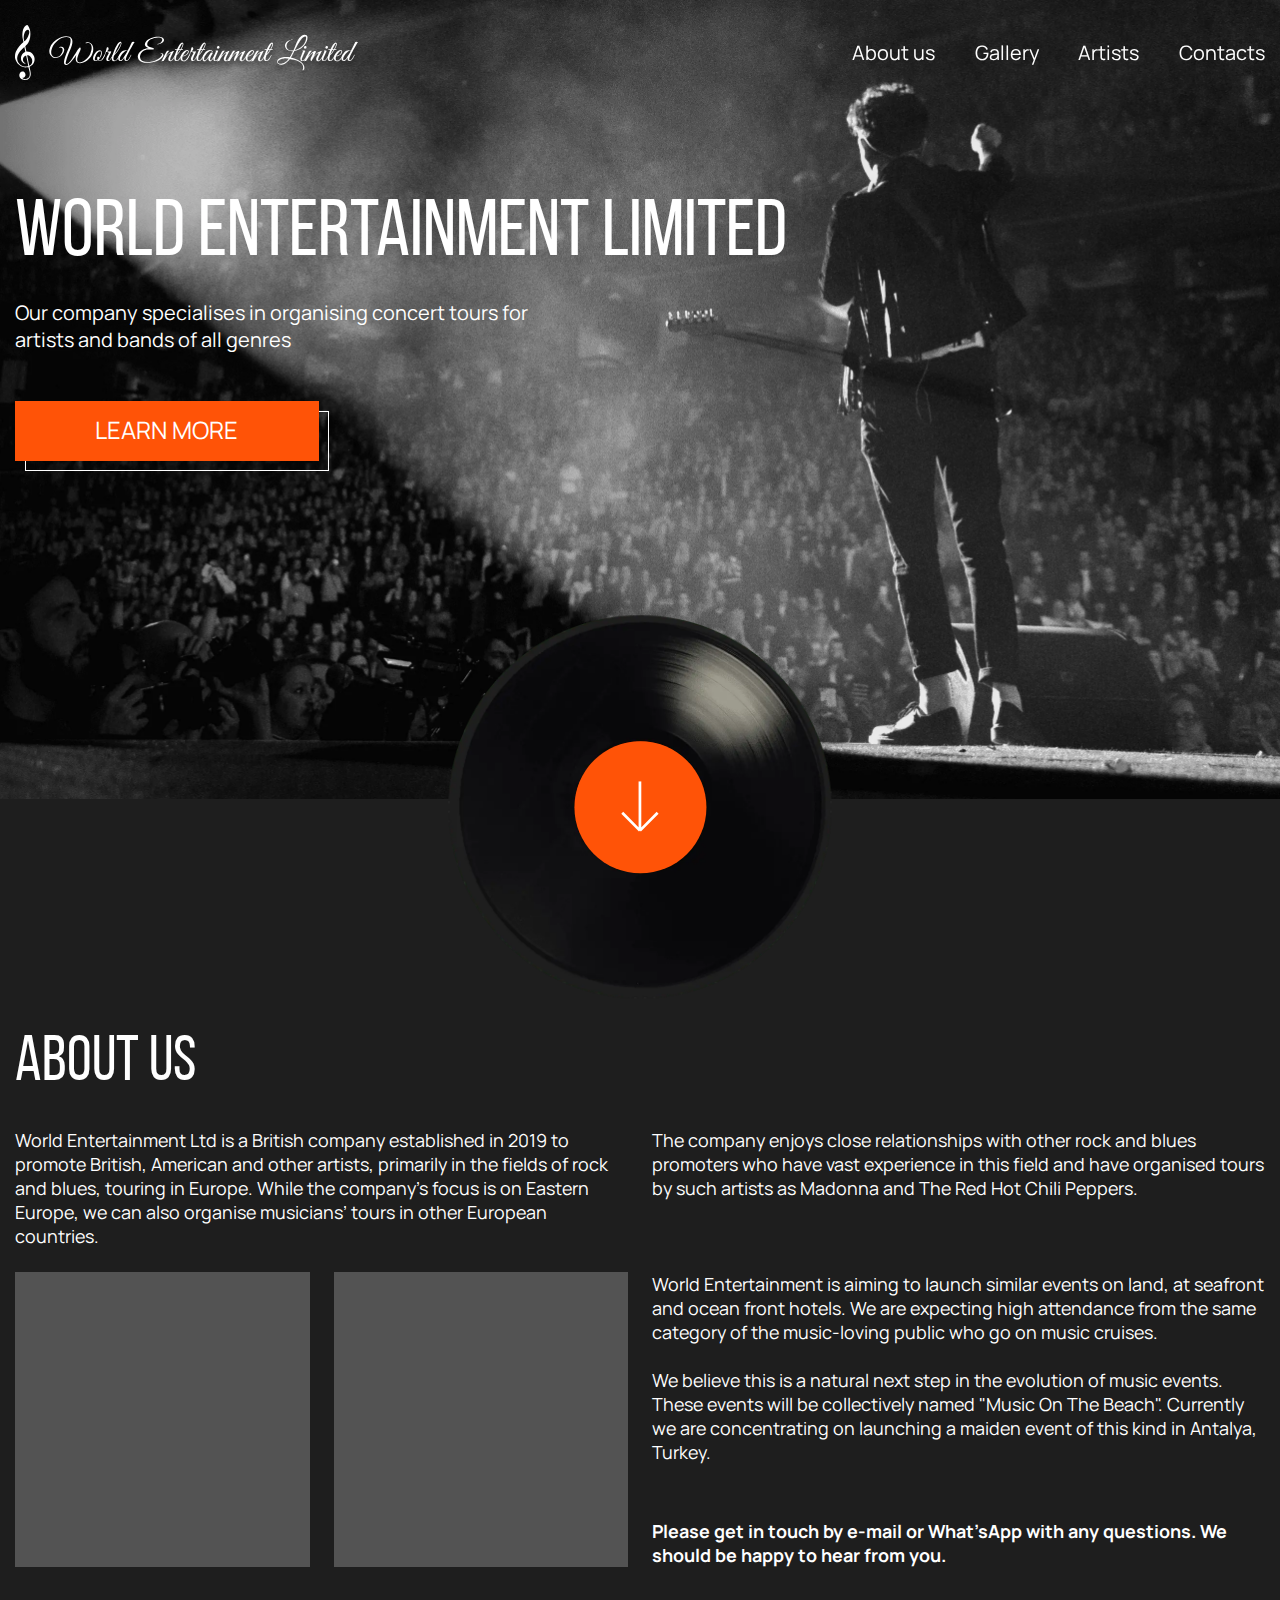
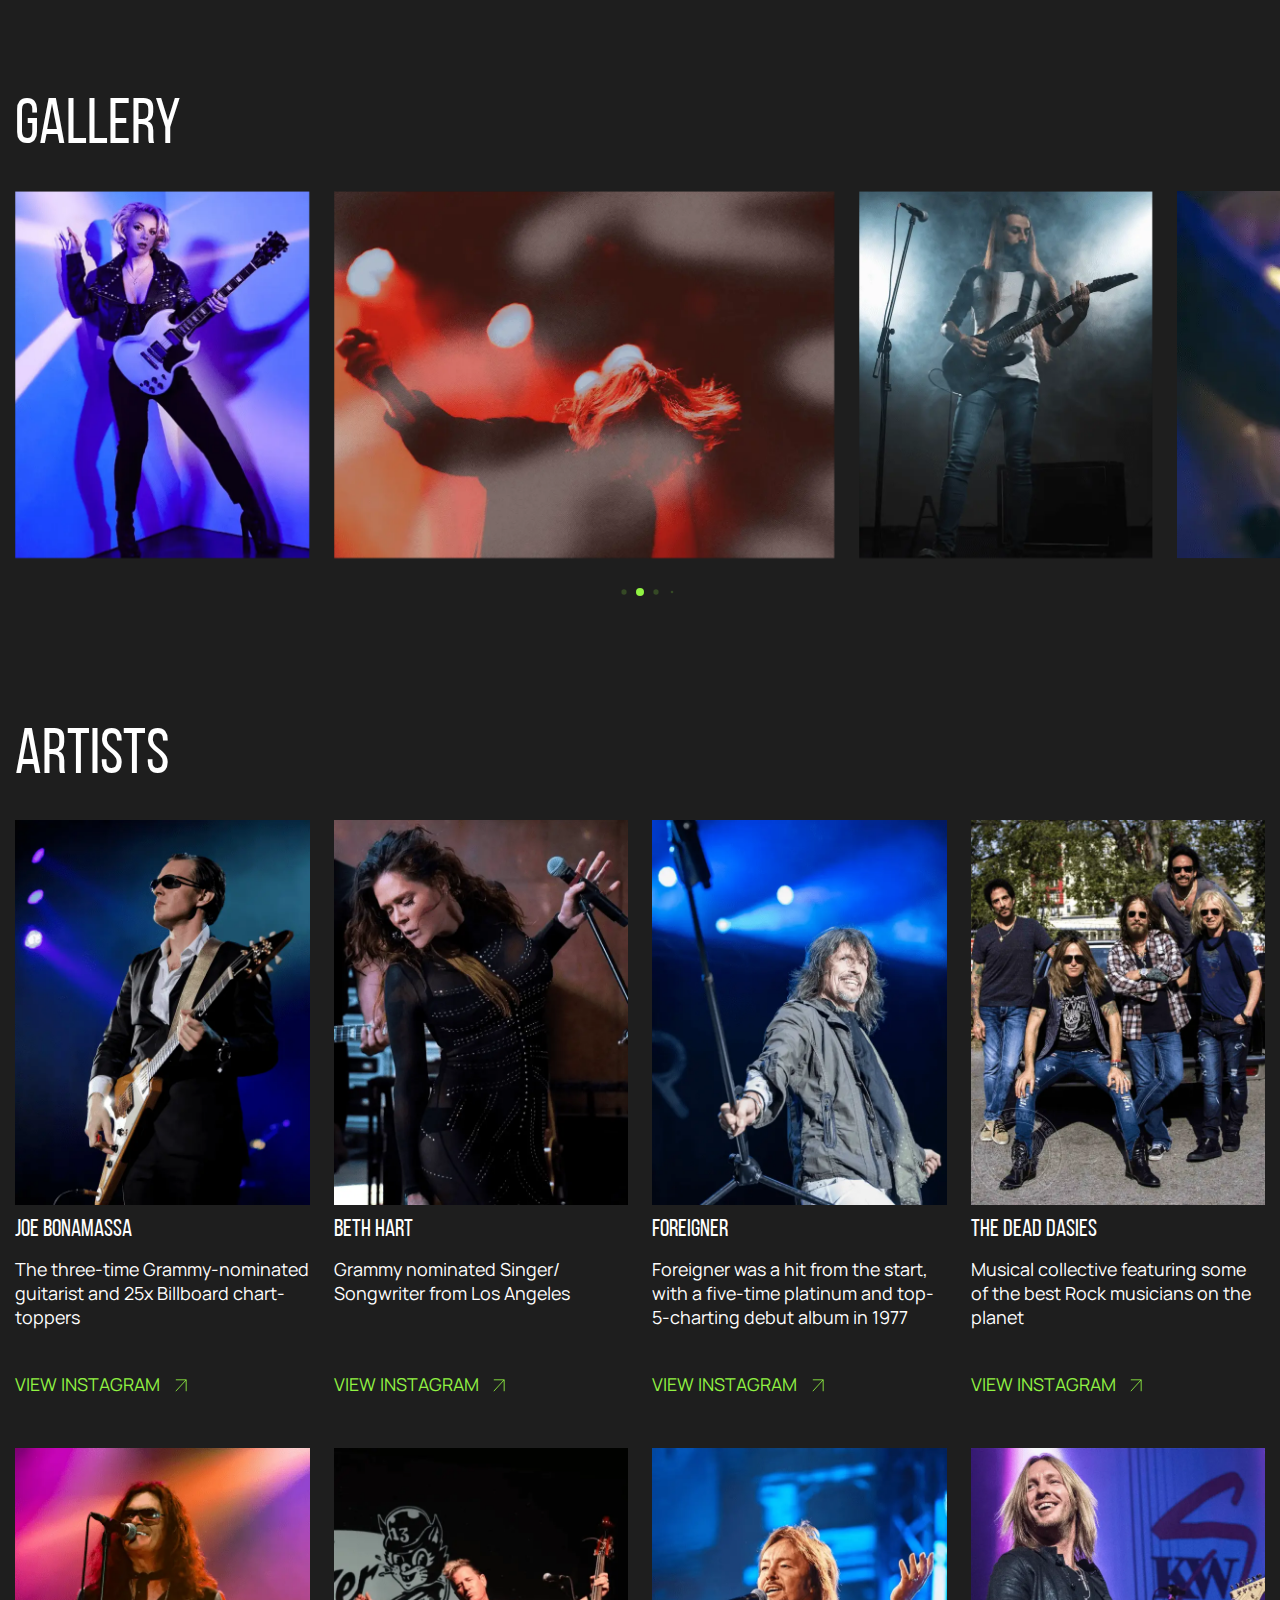
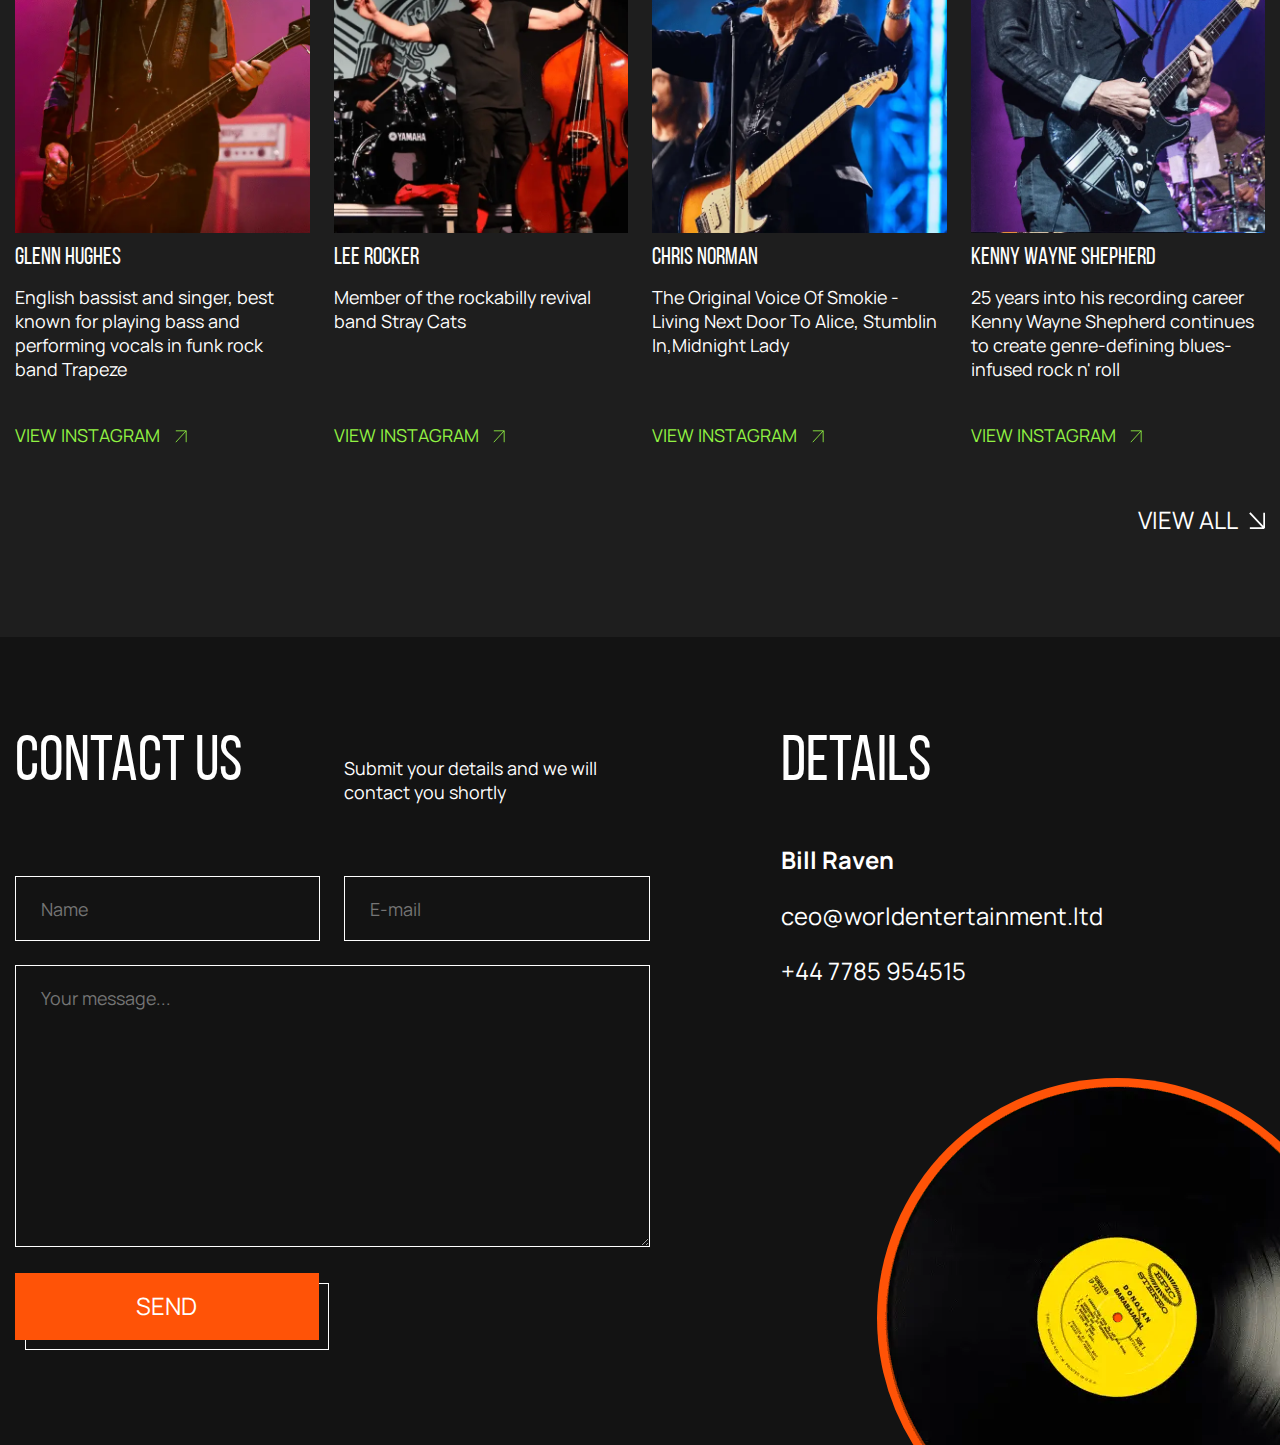
==== commit 250443cf: "Updates" ====
--- a/index.html
+++ b/index.html
@@ -1 +1 @@
-<!doctype html><html lang="ru"><head><meta charset="UTF-8"><meta http-equiv="X-UA-Compatible" content="IE=edge"><meta name="viewport" content="width=device-width,initial-scale=1"><link rel="shortcut icon" href="favicon.ico" type="image/x-icon"><link rel="stylesheet" href="css/style.min.css?_v=20230713223900"><title>WORLD</title></head><body><div class="wrapper"><header class="header"><div class="header__container"><a href="#" class="header__logo logo"><img src="images/Logo.svg" alt="World Enterlainment Limitet"></a><nav class="header__menu menu"><ul class="menu__list"><li class="menu__item"><a href="#about" class="menu__link">About us</a></li><li class="menu__item"><a href="#gallery" class="menu__link">Gallery</a></li><li class="menu__item"><a href="#artists" class="menu__link">Artists</a></li><li class="menu__item"><a href="#contacts" class="menu__link">Contacts</a></li></ul></nav><button class="header__burger icon-menu"><span></span></button></div></header><main class="page"><div data-observ></div><div class="world"><div class="world__container"><h1 class="world__title">World Entertainment Limited</h1><p class="world__text">Our company specialises in organising concert tours for artists and bands of all genres</p><div class="world__button-row"><a href="#about" class="button world__button">learn more</a><div class="button__line world__button-line"></div></div></div></div><div class="about" id="about"><div class="about__container"><div class="about__record record-about"><picture><source srcset="images/record-about-img.webp" type="image/webp"><img src="images/record-about-img.png" alt="" class="record-about__img"></picture><div class="record-about__button-row"><a href="#artists" class="record-about__button"><img src="images/record-about-str.svg" alt=""></a></div></div><h2 class="about__title">about us</h2><div class="about__text"><p>World Entertainment Ltd is a British company established in 2019 to promote British, American and other artists, primarily in the fields of rock and blues, touring in Europe. While the company’s focus is on Eastern Europe, we can also organise musicians’ tours in other European countries.</p><p>The company enjoys close relationships with other rock and blues promoters who have vast experience in this field and have organised tours by such artists as Madonna and The Red Hot Chili Peppers.</p></div><div class="about__row"><div class="about__left left-about"><div class="left-about__row-img"><div class="left-about__img"><picture><source srcset="images/left-about-img.webp" type="image/webp"><img src="images/left-about-img.png" alt="" class="left-about__img"></picture></div><div class="left-about__img"><picture><source srcset="images/left-about-img.webp" type="image/webp"><img src="images/left-about-img.png" alt="" class="left-about__img"></picture></div></div></div><div class="about__right right-about"><p class="right-about__text">World Entertainment is aiming to launch similar events on land, at seafront and ocean front hotels. We are expecting high attendance from the same category of the music-loving public who go on music cruises.</p><p class="right-about__text">We believe this is a natural next step in the evolution of music events. These events will be collectively named "Music On The Beach". Currently we are concentrating on launching a maiden event of this kind in Antalya, Turkey.</p><p class="right-about__text-bold">Please get in touch by e-mail or What’sApp with any questions. We should be happy to hear from you.</p></div></div></div></div><div class="gallery" id="gallery"><div class="gallery__container"><h2 class="gallery__title">Gallery</h2><div class="gallery__row"><div class="gallery__swiper"><div class="gallery__wrapper swiper-wrapper"><div class="gallery__slide slide-gallery swiper-slide"><picture><source srcset="images/gallery-item1.webp" type="image/webp"><img src="images/gallery-item1.png" alt="" class="gallery__img"></picture></div><div class="gallery__slide slide-gallery swiper-slide"><picture><source srcset="images/gallery-item2.webp" type="image/webp"><img src="images/gallery-item2.png" alt="" class="gallery__img"></picture></div><div class="gallery__slide slide-gallery swiper-slide"><picture><source srcset="images/gallery-item3.webp" type="image/webp"><img src="images/gallery-item3.png" alt="" class="gallery__img"></picture></div><div class="gallery__slide slide-gallery swiper-slide"><picture><source srcset="images/gallery-item4.webp" type="image/webp"><img src="images/gallery-item4.png" alt="" class="gallery__img"></picture></div><div class="gallery__slide slide-gallery swiper-slide"><picture><source srcset="images/gallery-item5.webp" type="image/webp"><img src="images/gallery-item5.png" alt="" class="gallery__img"></picture></div><div class="gallery__slide slide-gallery swiper-slide"><picture><source srcset="images/gallery-item1.webp" type="image/webp"><img src="images/gallery-item1.png" alt="" class="gallery__img"></picture></div><div class="gallery__slide slide-gallery swiper-slide"><picture><source srcset="images/gallery-item2.webp" type="image/webp"><img src="images/gallery-item2.png" alt="" class="gallery__img"></picture></div><div class="gallery__slide slide-gallery swiper-slide"><picture><source srcset="images/gallery-item3.webp" type="image/webp"><img src="images/gallery-item3.png" alt="" class="gallery__img"></picture></div><div class="gallery__slide slide-gallery swiper-slide"><picture><source srcset="images/gallery-item4.webp" type="image/webp"><img src="images/gallery-item4.png" alt="" class="gallery__img"></picture></div><div class="gallery__slide slide-gallery swiper-slide"><picture><source srcset="images/gallery-item5.webp" type="image/webp"><img src="images/gallery-item5.png" alt="" class="gallery__img"></picture></div></div></div><div class="gallery__pagination"></div></div></div></div><div class="artists" id="artists"><div class="artists__container"><h2 class="artists__title">Artists</h2><div class="artists__row"><div class="artists__item item-artists"><div class="item-artists__body"><div class="item-artists___row-img"><picture><source srcset="images/item-artists1.webp" type="image/webp"><img src="images/item-artists1.png" alt="" class="item-artists__img"></picture></div><h3 class="item-artists__title">Joe Bonamassa</h3><p class="item-artists__text">The three-time Grammy-nominated guitarist and 25x Billboard chart-toppers</p><div class="item-artists__button-row"><a href="#" class="item-artists__button">View instagram</a></div></div></div><div class="artists__item item-artists"><div class="item-artists__body"><div class="item-artists___row-img"><picture><source srcset="images/item-artists2.webp" type="image/webp"><img src="images/item-artists2.png" alt="" class="item-artists__img"></picture></div><h3 class="item-artists__title">Beth hart</h3><p class="item-artists__text">Grammy nominated Singer/ Songwriter from Los Angeles</p><div class="item-artists__button-row"><a href="#" class="item-artists__button">View instagram</a></div></div></div><div class="artists__item item-artists"><div class="item-artists__body"><div class="item-artists___row-img"><picture><source srcset="images/item-artists3.webp" type="image/webp"><img src="images/item-artists3.png" alt="" class="item-artists__img"></picture></div><h3 class="item-artists__title">Foreigner</h3><p class="item-artists__text">Foreigner was a hit from the start, with a five-time platinum and top-5-charting debut album in 1977</p><div class="item-artists__button-row"><a href="#" class="item-artists__button">View instagram</a></div></div></div><div class="artists__item item-artists"><div class="item-artists__body"><div class="item-artists___row-img"><picture><source srcset="images/item-artists4.webp" type="image/webp"><img src="images/item-artists4.png" alt="" class="item-artists__img"></picture></div><h3 class="item-artists__title">The Dead Dasies</h3><p class="item-artists__text">Musical collective featuring some of the best Rock musicians on the planet</p><div class="item-artists__button-row"><a href="#" class="item-artists__button">View instagram</a></div></div></div><div class="artists__item item-artists _close-mob-item"><div class="item-artists__body"><div class="item-artists___row-img"><picture><source srcset="images/item-artists5.webp" type="image/webp"><img src="images/item-artists5.png" alt="" class="item-artists__img"></picture></div><h3 class="item-artists__title">Glenn Hughes</h3><p class="item-artists__text">English bassist and singer, best known for playing bass and performing vocals in funk rock band Trapeze</p><div class="item-artists__button-row"><a href="#" class="item-artists__button">View instagram</a></div></div></div><div class="artists__item item-artists _close-mob-item"><div class="item-artists__body"><div class="item-artists___row-img"><picture><source srcset="images/item-artists6.webp" type="image/webp"><img src="images/item-artists6.png" alt="" class="item-artists__img"></picture></div><h3 class="item-artists__title">Lee Rocker</h3><p class="item-artists__text">Member of the rockabilly revival band Stray Cats</p><div class="item-artists__button-row"><a href="#" class="item-artists__button">View instagram</a></div></div></div><div class="artists__item item-artists _close-mob-item"><div class="item-artists__body"><div class="item-artists___row-img"><picture><source srcset="images/item-artists7.webp" type="image/webp"><img src="images/item-artists7.png" alt="" class="item-artists__img"></picture></div><h3 class="item-artists__title">Chris Norman</h3><p class="item-artists__text">The Original Voice Of Smokie - Living Next Door To Alice, Stumblin In,Midnight Lady</p><div class="item-artists__button-row"><a href="#" class="item-artists__button">View instagram</a></div></div></div><div class="artists__item item-artists _close-mob-item"><div class="item-artists__body"><div class="item-artists___row-img"><picture><source srcset="images/item-artists8.webp" type="image/webp"><img src="images/item-artists8.png" alt="" class="item-artists__img"></picture></div><h3 class="item-artists__title">Kenny Wayne Shepherd</h3><p class="item-artists__text">25 years into his recording career Kenny Wayne Shepherd continues to create genre-defining blues-infused rock n' roll</p><div class="item-artists__button-row"><a href="#" class="item-artists__button">View instagram</a></div></div></div><div class="artists__item item-artists _close-item"><div class="item-artists__body"><div class="item-artists___row-img"><picture><source srcset="images/item-artists1.webp" type="image/webp"><img src="images/item-artists1.png" alt="" class="item-artists__img"></picture></div><h3 class="item-artists__title">Joe Bonamassa</h3><p class="item-artists__text">The three-time Grammy-nominated guitarist and 25x Billboard chart-toppers</p><div class="item-artists__button-row"><a href="#" class="item-artists__button">View instagram</a></div></div></div><div class="artists__item item-artists _close-item"><div class="item-artists__body"><div class="item-artists___row-img"><picture><source srcset="images/item-artists2.webp" type="image/webp"><img src="images/item-artists2.png" alt="" class="item-artists__img"></picture></div><h3 class="item-artists__title">Beth hart</h3><p class="item-artists__text">Grammy nominated Singer/ Songwriter from Los Angeles</p><div class="item-artists__button-row"><a href="#" class="item-artists__button">View instagram</a></div></div></div><div class="artists__item item-artists _close-item"><div class="item-artists__body"><div class="item-artists___row-img"><picture><source srcset="images/item-artists3.webp" type="image/webp"><img src="images/item-artists3.png" alt="" class="item-artists__img"></picture></div><h3 class="item-artists__title">Foreigner</h3><p class="item-artists__text">Foreigner was a hit from the start, with a five-time platinum and top-5-charting debut album in 1977</p><div class="item-artists__button-row"><a href="#" class="item-artists__button">View instagram</a></div></div></div><div class="artists__item item-artists _close-item"><div class="item-artists__body"><div class="item-artists___row-img"><picture><source srcset="images/item-artists4.webp" type="image/webp"><img src="images/item-artists4.png" alt="" class="item-artists__img"></picture></div><h3 class="item-artists__title">The Dead Dasies</h3><p class="item-artists__text">Musical collective featuring some of the best Rock musicians on the planet</p><div class="item-artists__button-row"><a href="#" class="item-artists__button">View instagram</a></div></div></div><div class="artists__item item-artists _close-item"><div class="item-artists__body"><div class="item-artists___row-img"><picture><source srcset="images/item-artists5.webp" type="image/webp"><img src="images/item-artists5.png" alt="" class="item-artists__img"></picture></div><h3 class="item-artists__title">Glenn Hughes</h3><p class="item-artists__text">English bassist and singer, best known for playing bass and performing vocals in funk rock band Trapeze</p><div class="item-artists__button-row"><a href="#" class="item-artists__button">View instagram</a></div></div></div><div class="artists__item item-artists _close-item"><div class="item-artists__body"><div class="item-artists___row-img"><picture><source srcset="images/item-artists6.webp" type="image/webp"><img src="images/item-artists6.png" alt="" class="item-artists__img"></picture></div><h3 class="item-artists__title">Lee Rocker</h3><p class="item-artists__text">Member of the rockabilly revival band Stray Cats</p><div class="item-artists__button-row"><a href="#" class="item-artists__button">View instagram</a></div></div></div><div class="artists__item item-artists _close-item"><div class="item-artists__body"><div class="item-artists___row-img"><picture><source srcset="images/item-artists7.webp" type="image/webp"><img src="images/item-artists7.png" alt="" class="item-artists__img"></picture></div><h3 class="item-artists__title">Chris Norman</h3><p class="item-artists__text">The Original Voice Of Smokie - Living Next Door To Alice, Stumblin In,Midnight Lady</p><div class="item-artists__button-row"><a href="#" class="item-artists__button">View instagram</a></div></div></div><div class="artists__item item-artists _close-item"><div class="item-artists__body"><div class="item-artists___row-img"><picture><source srcset="images/item-artists8.webp" type="image/webp"><img src="images/item-artists8.png" alt="" class="item-artists__img"></picture></div><h3 class="item-artists__title">Kenny Wayne Shepherd</h3><p class="item-artists__text">25 years into his recording career Kenny Wayne Shepherd continues to create genre-defining blues-infused rock n' roll</p><div class="item-artists__button-row"><a href="#" class="item-artists__button">View instagram</a></div></div></div></div><div class="artists__button-row"><div class="artists__button">View all</div></div></div></div><div class="button-close _overlay-bg artists-popup" data-popup="artists-popup"><div class="artists-popup__container"><div class="artists-popup__row"><div class="button-close artists-popup__button-close load"></div></div></div></div></main><footer class="footer" id="contacts"><div class="footer__container"><div class="footer__row"><div class="contact-footer footer__contact"><div class="contact-footer__title"><h2>COntact us</h2><p>Submit your details and we will contact you shortly</p></div><form action="#" class="footer-form form__body" id="form-contacts"><div class="form__item"><label for="formPopupName" class="form__label form__label-name"></label> <input type="text" id="formPopupName" name="name" class="text _req form__input form__input-name" placeholder="Name"></div><div class="form__item"><label for="formPopupTel" class="form__label form-poup__label-tel"></label> <input type="mail" id="formPopupMail" name="mail" class="text _req form__input _email" placeholder="E-mail"></div><div class="form__item"><textarea name="text" id="text" cols="30" rows="10" placeholder="Your message..." class="text"></textarea></div><div class="form__button-row"><button type="submit" class="button form-popup__button">send</button><div class="button__line"></div></div></form></div><div class="details-footer footer__details"><h2 class="details-footer__title">details</h2><p class="details-footer__name">Bill Raven</p><a href="mailto:ceo@worldentertainment.ltd" class="details-footer__mail">ceo@worldentertainment.ltd </a><a href="tel:447785954515" class="details-footer__number">+44 7785 954515</a></div></div></div><div class="footer__record record-footer"><picture><source srcset="images/record-footer-img.webp" type="image/webp"><img src="images/record-footer-img.png" alt="" class="record-footer__img"></picture></div></footer><div class="_overlay-bg popup-thanks" data-popup="popup-thanks"><div class="popup-thanks__container"><div class="popup-thanks__row"><div class="button-close artists-popup__button-close"></div><h2 class="popup-thanks__title">Your application has been sent!</h2></div></div></div></div><script src="js/app.min.js?_v=20230713223900"></script></body></html>+<!doctype html><html lang="ru"><head><meta charset="UTF-8"><meta http-equiv="X-UA-Compatible" content="IE=edge"><meta name="viewport" content="width=device-width,initial-scale=1"><link rel="shortcut icon" href="favicon.ico" type="image/x-icon"><link rel="stylesheet" href="css/style.min.css?_v=20230713224054"><title>WORLD</title></head><body><div class="wrapper"><header class="header"><div class="header__container"><a href="#" class="header__logo logo"><img src="images/Logo.svg" alt="World Enterlainment Limitet"></a><nav class="header__menu menu"><ul class="menu__list"><li class="menu__item"><a href="#about" class="menu__link">About us</a></li><li class="menu__item"><a href="#gallery" class="menu__link">Gallery</a></li><li class="menu__item"><a href="#artists" class="menu__link">Artists</a></li><li class="menu__item"><a href="#contacts" class="menu__link">Contacts</a></li></ul></nav><button class="header__burger icon-menu"><span></span></button></div></header><main class="page"><div data-observ></div><div class="world"><div class="world__container"><h1 class="world__title">World Entertainment Limited</h1><p class="world__text">Our company specialises in organising concert tours for artists and bands of all genres</p><div class="world__button-row"><a href="#about" class="button world__button">learn more</a><div class="button__line world__button-line"></div></div></div></div><div class="about" id="about"><div class="about__container"><div class="about__record record-about"><picture><source srcset="images/record-about-img.webp" type="image/webp"><img src="images/record-about-img.png" alt="" class="record-about__img"></picture><div class="record-about__button-row"><a href="#artists" class="record-about__button"><img src="images/record-about-str.svg" alt=""></a></div></div><h2 class="about__title">about us</h2><div class="about__text"><p>World Entertainment Ltd is a British company established in 2019 to promote British, American and other artists, primarily in the fields of rock and blues, touring in Europe. While the company’s focus is on Eastern Europe, we can also organise musicians’ tours in other European countries.</p><p>The company enjoys close relationships with other rock and blues promoters who have vast experience in this field and have organised tours by such artists as Madonna and The Red Hot Chili Peppers.</p></div><div class="about__row"><div class="about__left left-about"><div class="left-about__row-img"><div class="left-about__img"><picture><source srcset="images/left-about-img.webp" type="image/webp"><img src="images/left-about-img.png" alt="" class="left-about__img"></picture></div><div class="left-about__img"><picture><source srcset="images/left-about-img.webp" type="image/webp"><img src="images/left-about-img.png" alt="" class="left-about__img"></picture></div></div></div><div class="about__right right-about"><p class="right-about__text">World Entertainment is aiming to launch similar events on land, at seafront and ocean front hotels. We are expecting high attendance from the same category of the music-loving public who go on music cruises.</p><p class="right-about__text">We believe this is a natural next step in the evolution of music events. These events will be collectively named "Music On The Beach". Currently we are concentrating on launching a maiden event of this kind in Antalya, Turkey.</p><p class="right-about__text-bold">Please get in touch by e-mail or What’sApp with any questions. We should be happy to hear from you.</p></div></div></div></div><div class="gallery" id="gallery"><div class="gallery__container"><h2 class="gallery__title">Gallery</h2><div class="gallery__row"><div class="gallery__swiper"><div class="gallery__wrapper swiper-wrapper"><div class="gallery__slide slide-gallery swiper-slide"><picture><source srcset="images/gallery-item1.webp" type="image/webp"><img src="images/gallery-item1.png" alt="" class="gallery__img"></picture></div><div class="gallery__slide slide-gallery swiper-slide"><picture><source srcset="images/gallery-item2.webp" type="image/webp"><img src="images/gallery-item2.png" alt="" class="gallery__img"></picture></div><div class="gallery__slide slide-gallery swiper-slide"><picture><source srcset="images/gallery-item3.webp" type="image/webp"><img src="images/gallery-item3.png" alt="" class="gallery__img"></picture></div><div class="gallery__slide slide-gallery swiper-slide"><picture><source srcset="images/gallery-item4.webp" type="image/webp"><img src="images/gallery-item4.png" alt="" class="gallery__img"></picture></div><div class="gallery__slide slide-gallery swiper-slide"><picture><source srcset="images/gallery-item5.webp" type="image/webp"><img src="images/gallery-item5.png" alt="" class="gallery__img"></picture></div><div class="gallery__slide slide-gallery swiper-slide"><picture><source srcset="images/gallery-item1.webp" type="image/webp"><img src="images/gallery-item1.png" alt="" class="gallery__img"></picture></div><div class="gallery__slide slide-gallery swiper-slide"><picture><source srcset="images/gallery-item2.webp" type="image/webp"><img src="images/gallery-item2.png" alt="" class="gallery__img"></picture></div><div class="gallery__slide slide-gallery swiper-slide"><picture><source srcset="images/gallery-item3.webp" type="image/webp"><img src="images/gallery-item3.png" alt="" class="gallery__img"></picture></div><div class="gallery__slide slide-gallery swiper-slide"><picture><source srcset="images/gallery-item4.webp" type="image/webp"><img src="images/gallery-item4.png" alt="" class="gallery__img"></picture></div><div class="gallery__slide slide-gallery swiper-slide"><picture><source srcset="images/gallery-item5.webp" type="image/webp"><img src="images/gallery-item5.png" alt="" class="gallery__img"></picture></div></div></div><div class="gallery__pagination"></div></div></div></div><div class="artists" id="artists"><div class="artists__container"><h2 class="artists__title">Artists</h2><div class="artists__row"><div class="artists__item item-artists"><div class="item-artists__body"><div class="item-artists___row-img"><picture><source srcset="images/item-artists1.webp" type="image/webp"><img src="images/item-artists1.png" alt="" class="item-artists__img"></picture></div><h3 class="item-artists__title">Joe Bonamassa</h3><p class="item-artists__text">The three-time Grammy-nominated guitarist and 25x Billboard chart-toppers</p><div class="item-artists__button-row"><a href="#" class="item-artists__button">View instagram</a></div></div></div><div class="artists__item item-artists"><div class="item-artists__body"><div class="item-artists___row-img"><picture><source srcset="images/item-artists2.webp" type="image/webp"><img src="images/item-artists2.png" alt="" class="item-artists__img"></picture></div><h3 class="item-artists__title">Beth hart</h3><p class="item-artists__text">Grammy nominated Singer/ Songwriter from Los Angeles</p><div class="item-artists__button-row"><a href="#" class="item-artists__button">View instagram</a></div></div></div><div class="artists__item item-artists"><div class="item-artists__body"><div class="item-artists___row-img"><picture><source srcset="images/item-artists3.webp" type="image/webp"><img src="images/item-artists3.png" alt="" class="item-artists__img"></picture></div><h3 class="item-artists__title">Foreigner</h3><p class="item-artists__text">Foreigner was a hit from the start, with a five-time platinum and top-5-charting debut album in 1977</p><div class="item-artists__button-row"><a href="#" class="item-artists__button">View instagram</a></div></div></div><div class="artists__item item-artists"><div class="item-artists__body"><div class="item-artists___row-img"><picture><source srcset="images/item-artists4.webp" type="image/webp"><img src="images/item-artists4.png" alt="" class="item-artists__img"></picture></div><h3 class="item-artists__title">The Dead Dasies</h3><p class="item-artists__text">Musical collective featuring some of the best Rock musicians on the planet</p><div class="item-artists__button-row"><a href="#" class="item-artists__button">View instagram</a></div></div></div><div class="artists__item item-artists _close-mob-item"><div class="item-artists__body"><div class="item-artists___row-img"><picture><source srcset="images/item-artists5.webp" type="image/webp"><img src="images/item-artists5.png" alt="" class="item-artists__img"></picture></div><h3 class="item-artists__title">Glenn Hughes</h3><p class="item-artists__text">English bassist and singer, best known for playing bass and performing vocals in funk rock band Trapeze</p><div class="item-artists__button-row"><a href="#" class="item-artists__button">View instagram</a></div></div></div><div class="artists__item item-artists _close-mob-item"><div class="item-artists__body"><div class="item-artists___row-img"><picture><source srcset="images/item-artists6.webp" type="image/webp"><img src="images/item-artists6.png" alt="" class="item-artists__img"></picture></div><h3 class="item-artists__title">Lee Rocker</h3><p class="item-artists__text">Member of the rockabilly revival band Stray Cats</p><div class="item-artists__button-row"><a href="#" class="item-artists__button">View instagram</a></div></div></div><div class="artists__item item-artists _close-mob-item"><div class="item-artists__body"><div class="item-artists___row-img"><picture><source srcset="images/item-artists7.webp" type="image/webp"><img src="images/item-artists7.png" alt="" class="item-artists__img"></picture></div><h3 class="item-artists__title">Chris Norman</h3><p class="item-artists__text">The Original Voice Of Smokie - Living Next Door To Alice, Stumblin In,Midnight Lady</p><div class="item-artists__button-row"><a href="#" class="item-artists__button">View instagram</a></div></div></div><div class="artists__item item-artists _close-mob-item"><div class="item-artists__body"><div class="item-artists___row-img"><picture><source srcset="images/item-artists8.webp" type="image/webp"><img src="images/item-artists8.png" alt="" class="item-artists__img"></picture></div><h3 class="item-artists__title">Kenny Wayne Shepherd</h3><p class="item-artists__text">25 years into his recording career Kenny Wayne Shepherd continues to create genre-defining blues-infused rock n' roll</p><div class="item-artists__button-row"><a href="#" class="item-artists__button">View instagram</a></div></div></div><div class="artists__item item-artists _close-item"><div class="item-artists__body"><div class="item-artists___row-img"><picture><source srcset="images/item-artists1.webp" type="image/webp"><img src="images/item-artists1.png" alt="" class="item-artists__img"></picture></div><h3 class="item-artists__title">Joe Bonamassa</h3><p class="item-artists__text">The three-time Grammy-nominated guitarist and 25x Billboard chart-toppers</p><div class="item-artists__button-row"><a href="#" class="item-artists__button">View instagram</a></div></div></div><div class="artists__item item-artists _close-item"><div class="item-artists__body"><div class="item-artists___row-img"><picture><source srcset="images/item-artists2.webp" type="image/webp"><img src="images/item-artists2.png" alt="" class="item-artists__img"></picture></div><h3 class="item-artists__title">Beth hart</h3><p class="item-artists__text">Grammy nominated Singer/ Songwriter from Los Angeles</p><div class="item-artists__button-row"><a href="#" class="item-artists__button">View instagram</a></div></div></div><div class="artists__item item-artists _close-item"><div class="item-artists__body"><div class="item-artists___row-img"><picture><source srcset="images/item-artists3.webp" type="image/webp"><img src="images/item-artists3.png" alt="" class="item-artists__img"></picture></div><h3 class="item-artists__title">Foreigner</h3><p class="item-artists__text">Foreigner was a hit from the start, with a five-time platinum and top-5-charting debut album in 1977</p><div class="item-artists__button-row"><a href="#" class="item-artists__button">View instagram</a></div></div></div><div class="artists__item item-artists _close-item"><div class="item-artists__body"><div class="item-artists___row-img"><picture><source srcset="images/item-artists4.webp" type="image/webp"><img src="images/item-artists4.png" alt="" class="item-artists__img"></picture></div><h3 class="item-artists__title">The Dead Dasies</h3><p class="item-artists__text">Musical collective featuring some of the best Rock musicians on the planet</p><div class="item-artists__button-row"><a href="#" class="item-artists__button">View instagram</a></div></div></div><div class="artists__item item-artists _close-item"><div class="item-artists__body"><div class="item-artists___row-img"><picture><source srcset="images/item-artists5.webp" type="image/webp"><img src="images/item-artists5.png" alt="" class="item-artists__img"></picture></div><h3 class="item-artists__title">Glenn Hughes</h3><p class="item-artists__text">English bassist and singer, best known for playing bass and performing vocals in funk rock band Trapeze</p><div class="item-artists__button-row"><a href="#" class="item-artists__button">View instagram</a></div></div></div><div class="artists__item item-artists _close-item"><div class="item-artists__body"><div class="item-artists___row-img"><picture><source srcset="images/item-artists6.webp" type="image/webp"><img src="images/item-artists6.png" alt="" class="item-artists__img"></picture></div><h3 class="item-artists__title">Lee Rocker</h3><p class="item-artists__text">Member of the rockabilly revival band Stray Cats</p><div class="item-artists__button-row"><a href="#" class="item-artists__button">View instagram</a></div></div></div><div class="artists__item item-artists _close-item"><div class="item-artists__body"><div class="item-artists___row-img"><picture><source srcset="images/item-artists7.webp" type="image/webp"><img src="images/item-artists7.png" alt="" class="item-artists__img"></picture></div><h3 class="item-artists__title">Chris Norman</h3><p class="item-artists__text">The Original Voice Of Smokie - Living Next Door To Alice, Stumblin In,Midnight Lady</p><div class="item-artists__button-row"><a href="#" class="item-artists__button">View instagram</a></div></div></div><div class="artists__item item-artists _close-item"><div class="item-artists__body"><div class="item-artists___row-img"><picture><source srcset="images/item-artists8.webp" type="image/webp"><img src="images/item-artists8.png" alt="" class="item-artists__img"></picture></div><h3 class="item-artists__title">Kenny Wayne Shepherd</h3><p class="item-artists__text">25 years into his recording career Kenny Wayne Shepherd continues to create genre-defining blues-infused rock n' roll</p><div class="item-artists__button-row"><a href="#" class="item-artists__button">View instagram</a></div></div></div></div><div class="artists__button-row"><div class="artists__button">View all</div></div></div></div><div class="button-close _overlay-bg artists-popup" data-popup="artists-popup"><div class="artists-popup__container"><div class="artists-popup__row"><div class="button-close artists-popup__button-close load"></div></div></div></div></main><footer class="footer" id="contacts"><div class="footer__container"><div class="footer__row"><div class="contact-footer footer__contact"><div class="contact-footer__title"><h2>COntact us</h2><p>Submit your details and we will contact you shortly</p></div><form action="#" class="footer-form form__body" id="form-contacts"><div class="form__item"><label for="formPopupName" class="form__label form__label-name"></label> <input type="text" id="formPopupName" name="name" class="text _req form__input form__input-name" placeholder="Name"></div><div class="form__item"><label for="formPopupTel" class="form__label form-poup__label-tel"></label> <input type="mail" id="formPopupMail" name="mail" class="text _req form__input _email" placeholder="E-mail"></div><div class="form__item"><textarea name="text" id="text" cols="30" rows="10" placeholder="Your message..." class="text"></textarea></div><div class="form__button-row"><button type="submit" class="button form-popup__button">send</button><div class="button__line"></div></div></form></div><div class="details-footer footer__details"><h2 class="details-footer__title">details</h2><p class="details-footer__name">Bill Raven</p><a href="mailto:ceo@worldentertainment.ltd" class="details-footer__mail">ceo@worldentertainment.ltd </a><a href="tel:447785954515" class="details-footer__number">+44 7785 954515</a></div></div></div><div class="footer__record record-footer"><picture><source srcset="images/record-footer-img.webp" type="image/webp"><img src="images/record-footer-img.png" alt="" class="record-footer__img"></picture></div></footer><div class="_overlay-bg popup-thanks" data-popup="popup-thanks"><div class="popup-thanks__container"><div class="popup-thanks__row"><div class="button-close artists-popup__button-close"></div><h2 class="popup-thanks__title">Your application has been sent!</h2></div></div></div></div><script src="js/app.min.js?_v=20230713224054"></script></body></html>--- a/css/style.min.css
+++ b/css/style.min.css
@@ -0,0 +1 @@
+@charset "UTF-8";@font-face{font-family:Manrope;font-display:swap;src:url(../fonts/Manrope-Bold.woff2) format("woff2"),url(../fonts/Manrope-Bold.woff) format("woff");font-weight:700;font-style:normal}@font-face{font-family:Manrope;font-display:swap;src:url(../fonts/Manrope-Regular.woff2) format("woff2"),url(../fonts/Manrope-Regular.woff) format("woff");font-weight:400;font-style:normal}@font-face{font-family:bebasneueregular;font-display:swap;src:url(../fonts/bebasneueregular.woff2) format("woff2"),url(../fonts/bebasneueregular.woff) format("woff");font-weight:400;font-style:normal}@font-face{font-family:Manrope;font-display:swap;src:url(../fonts/Manrope-Light.woff2) format("woff2"),url(../fonts/Manrope-Light.woff) format("woff");font-weight:300;font-style:normal}*{padding:0;margin:0;border:0;-webkit-box-sizing:border-box;box-sizing:border-box;color:#fff}:after,:before{-webkit-box-sizing:border-box;box-sizing:border-box}:active,:focus{outline:0}a:active,a:focus{outline:0}aside,footer,header,nav{display:block}html{scroll-behavior:smooth}body,html{width:100%;height:100%;font-size:16px;font-family:Manrope,sans-serif;font-weight:400;line-height:1}button,input,textarea{font-family:inherit}input::-ms-clear{display:none}button{cursor:pointer}button::-moz-focus-inner{padding:0;border:0}a{text-decoration:none}a:visited{text-decoration:none}a:hover{text-decoration:none}li,ul{list-style:none}img{vertical-align:top}h1,h2,h3,h4,h5,h6{font-size:inherit;font-weight:400}sup{color:inherit}@font-face{font-family:swiper-icons;src:url("data:application/font-woff;charset=utf-8;base64, [base64]//wADZ2x5ZgAAAywAAADMAAAD2MHtryVoZWFkAAABbAAAADAAAAA2E2+eoWhoZWEAAAGcAAAAHwAAACQC9gDzaG10eAAAAigAAAAZAAAArgJkABFsb2NhAAAC0AAAAFoAAABaFQAUGG1heHAAAAG8AAAAHwAAACAAcABAbmFtZQAAA/gAAAE5AAACXvFdBwlwb3N0AAAFNAAAAGIAAACE5s74hXjaY2BkYGAAYpf5Hu/j+W2+MnAzMYDAzaX6QjD6/4//Bxj5GA8AuRwMYGkAPywL13jaY2BkYGA88P8Agx4j+/8fQDYfA1AEBWgDAIB2BOoAeNpjYGRgYNBh4GdgYgABEMnIABJzYNADCQAACWgAsQB42mNgYfzCOIGBlYGB0YcxjYGBwR1Kf2WQZGhhYGBiYGVmgAFGBiQQkOaawtDAoMBQxXjg/wEGPcYDDA4wNUA2CCgwsAAAO4EL6gAAeNpj2M0gyAACqxgGNWBkZ2D4/wMA+xkDdgAAAHjaY2BgYGaAYBkGRgYQiAHyGMF8FgYHIM3DwMHABGQrMOgyWDLEM1T9/w8UBfEMgLzE////P/5//f/V/xv+r4eaAAeMbAxwIUYmIMHEgKYAYjUcsDAwsLKxc3BycfPw8jEQA/[base64]/uznmfPFBNODM2K7MTQ45YEAZqGP81AmGGcF3iPqOop0r1SPTaTbVkfUe4HXj97wYE+yNwWYxwWu4v1ugWHgo3S1XdZEVqWM7ET0cfnLGxWfkgR42o2PvWrDMBSFj/IHLaF0zKjRgdiVMwScNRAoWUoH78Y2icB/yIY09An6AH2Bdu/UB+yxopYshQiEvnvu0dURgDt8QeC8PDw7Fpji3fEA4z/PEJ6YOB5hKh4dj3EvXhxPqH/SKUY3rJ7srZ4FZnh1PMAtPhwP6fl2PMJMPDgeQ4rY8YT6Gzao0eAEA409DuggmTnFnOcSCiEiLMgxCiTI6Cq5DZUd3Qmp10vO0LaLTd2cjN4fOumlc7lUYbSQcZFkutRG7g6JKZKy0RmdLY680CDnEJ+UMkpFFe1RN7nxdVpXrC4aTtnaurOnYercZg2YVmLN/d/gczfEimrE/fs/bOuq29Zmn8tloORaXgZgGa78yO9/cnXm2BpaGvq25Dv9S4E9+5SIc9PqupJKhYFSSl47+Qcr1mYNAAAAeNptw0cKwkAAAMDZJA8Q7OUJvkLsPfZ6zFVERPy8qHh2YER+3i/BP83vIBLLySsoKimrqKqpa2hp6+jq6RsYGhmbmJqZSy0sraxtbO3sHRydnEMU4uR6yx7JJXveP7WrDycAAAAAAAH//wACeNpjYGRgYOABYhkgZgJCZgZNBkYGLQZtIJsFLMYAAAw3ALgAeNolizEKgDAQBCchRbC2sFER0YD6qVQiBCv/H9ezGI6Z5XBAw8CBK/m5iQQVauVbXLnOrMZv2oLdKFa8Pjuru2hJzGabmOSLzNMzvutpB3N42mNgZGBg4GKQYzBhYMxJLMlj4GBgAYow/P/PAJJhLM6sSoWKfWCAAwDAjgbRAAB42mNgYGBkAIIbCZo5IPrmUn0hGA0AO8EFTQAA");font-weight:400;font-style:normal}:root{--swiper-theme-color:#007aff}.swiper{margin-left:auto;margin-right:auto;position:relative;overflow:hidden;list-style:none;padding:0;z-index:1}.swiper-vertical>.swiper-wrapper{-webkit-box-orient:vertical;-webkit-box-direction:normal;-ms-flex-direction:column;flex-direction:column}.swiper-wrapper{position:relative;width:100%;height:100%;z-index:1;display:-webkit-box;display:-ms-flexbox;display:flex;-webkit-transition-property:-webkit-transform;transition-property:-webkit-transform;transition-property:transform;transition-property:transform,-webkit-transform;-webkit-box-sizing:content-box;box-sizing:content-box}.swiper-android .swiper-slide,.swiper-wrapper{-webkit-transform:translate3d(0,0,0);transform:translate3d(0,0,0)}.swiper-pointer-events{-ms-touch-action:pan-y;touch-action:pan-y}.swiper-pointer-events.swiper-vertical{-ms-touch-action:pan-x;touch-action:pan-x}.swiper-slide{-ms-flex-negative:0;flex-shrink:0;width:100%;height:100%;position:relative;-webkit-transition-property:-webkit-transform;transition-property:-webkit-transform;transition-property:transform;transition-property:transform,-webkit-transform}.swiper-slide-invisible-blank{visibility:hidden}.swiper-autoheight,.swiper-autoheight .swiper-slide{height:auto}.swiper-autoheight .swiper-wrapper{-webkit-box-align:start;-ms-flex-align:start;align-items:flex-start;-webkit-transition-property:height,-webkit-transform;transition-property:height,-webkit-transform;transition-property:transform,height;transition-property:transform,height,-webkit-transform}.swiper-backface-hidden .swiper-slide{-webkit-transform:translateZ(0);transform:translateZ(0);-webkit-backface-visibility:hidden;backface-visibility:hidden}.swiper-3d,.swiper-3d.swiper-css-mode .swiper-wrapper{-webkit-perspective:1200px;perspective:1200px}.swiper-3d .swiper-cube-shadow,.swiper-3d .swiper-slide,.swiper-3d .swiper-slide-shadow,.swiper-3d .swiper-slide-shadow-bottom,.swiper-3d .swiper-slide-shadow-left,.swiper-3d .swiper-slide-shadow-right,.swiper-3d .swiper-slide-shadow-top,.swiper-3d .swiper-wrapper{-webkit-transform-style:preserve-3d;transform-style:preserve-3d}.swiper-3d .swiper-slide-shadow,.swiper-3d .swiper-slide-shadow-bottom,.swiper-3d .swiper-slide-shadow-left,.swiper-3d .swiper-slide-shadow-right,.swiper-3d .swiper-slide-shadow-top{position:absolute;left:0;top:0;width:100%;height:100%;pointer-events:none;z-index:10}.swiper-3d .swiper-slide-shadow{background:rgba(0,0,0,.15)}.swiper-3d .swiper-slide-shadow-left{background-image:-webkit-gradient(linear,right top,left top,from(rgba(0,0,0,.5)),to(rgba(0,0,0,0)));background-image:linear-gradient(to left,rgba(0,0,0,.5),rgba(0,0,0,0))}.swiper-3d .swiper-slide-shadow-right{background-image:-webkit-gradient(linear,left top,right top,from(rgba(0,0,0,.5)),to(rgba(0,0,0,0)));background-image:linear-gradient(to right,rgba(0,0,0,.5),rgba(0,0,0,0))}.swiper-3d .swiper-slide-shadow-top{background-image:-webkit-gradient(linear,left bottom,left top,from(rgba(0,0,0,.5)),to(rgba(0,0,0,0)));background-image:linear-gradient(to top,rgba(0,0,0,.5),rgba(0,0,0,0))}.swiper-3d .swiper-slide-shadow-bottom{background-image:-webkit-gradient(linear,left top,left bottom,from(rgba(0,0,0,.5)),to(rgba(0,0,0,0)));background-image:linear-gradient(to bottom,rgba(0,0,0,.5),rgba(0,0,0,0))}.swiper-css-mode>.swiper-wrapper{overflow:auto;scrollbar-width:none;-ms-overflow-style:none}.swiper-css-mode>.swiper-wrapper::-webkit-scrollbar{display:none}.swiper-css-mode>.swiper-wrapper>.swiper-slide{scroll-snap-align:start start}.swiper-horizontal.swiper-css-mode>.swiper-wrapper{-ms-scroll-snap-type:x mandatory;scroll-snap-type:x mandatory}.swiper-vertical.swiper-css-mode>.swiper-wrapper{-ms-scroll-snap-type:y mandatory;scroll-snap-type:y mandatory}.swiper-centered>.swiper-wrapper::before{content:"";-ms-flex-negative:0;flex-shrink:0;-webkit-box-ordinal-group:10000;-ms-flex-order:9999;order:9999}.swiper-centered.swiper-horizontal>.swiper-wrapper>.swiper-slide:first-child{-webkit-margin-start:var(--swiper-centered-offset-before);margin-inline-start:var(--swiper-centered-offset-before)}.swiper-centered.swiper-horizontal>.swiper-wrapper::before{height:100%;min-height:1px;width:var(--swiper-centered-offset-after)}.swiper-centered.swiper-vertical>.swiper-wrapper>.swiper-slide:first-child{-webkit-margin-before:var(--swiper-centered-offset-before);margin-block-start:var(--swiper-centered-offset-before)}.swiper-centered.swiper-vertical>.swiper-wrapper::before{width:100%;min-width:1px;height:var(--swiper-centered-offset-after)}.swiper-centered>.swiper-wrapper>.swiper-slide{scroll-snap-align:center center}.swiper-pagination{position:absolute;text-align:center;-webkit-transition:.3s opacity;transition:.3s opacity;-webkit-transform:translate3d(0,0,0);transform:translate3d(0,0,0);z-index:10}.swiper-pagination.swiper-pagination-hidden{opacity:0}.swiper-pagination-disabled>.swiper-pagination,.swiper-pagination.swiper-pagination-disabled{display:none!important}.swiper-horizontal>.swiper-pagination-bullets,.swiper-pagination-bullets.swiper-pagination-horizontal,.swiper-pagination-custom,.swiper-pagination-fraction{bottom:10px;left:0;width:100%}.swiper-pagination-bullets-dynamic{overflow:hidden;font-size:0}.swiper-pagination-bullets-dynamic .swiper-pagination-bullet{-webkit-transform:scale(.33);-ms-transform:scale(.33);transform:scale(.33);position:relative}.swiper-pagination-bullets-dynamic .swiper-pagination-bullet-active{-webkit-transform:scale(1);-ms-transform:scale(1);transform:scale(1)}.swiper-pagination-bullets-dynamic .swiper-pagination-bullet-active-main{-webkit-transform:scale(1);-ms-transform:scale(1);transform:scale(1)}.swiper-pagination-bullets-dynamic .swiper-pagination-bullet-active-prev{-webkit-transform:scale(.66);-ms-transform:scale(.66);transform:scale(.66)}.swiper-pagination-bullets-dynamic .swiper-pagination-bullet-active-prev-prev{-webkit-transform:scale(.33);-ms-transform:scale(.33);transform:scale(.33)}.swiper-pagination-bullets-dynamic .swiper-pagination-bullet-active-next{-webkit-transform:scale(.66);-ms-transform:scale(.66);transform:scale(.66)}.swiper-pagination-bullets-dynamic .swiper-pagination-bullet-active-next-next{-webkit-transform:scale(.33);-ms-transform:scale(.33);transform:scale(.33)}.swiper-pagination-bullet{width:var(--swiper-pagination-bullet-width,var(--swiper-pagination-bullet-size,8px));height:var(--swiper-pagination-bullet-height,var(--swiper-pagination-bullet-size,8px));display:inline-block;border-radius:50%;background:var(--swiper-pagination-bullet-inactive-color,#000);opacity:var(--swiper-pagination-bullet-inactive-opacity,.2)}button.swiper-pagination-bullet{border:none;margin:0;padding:0;-webkit-box-shadow:none;box-shadow:none;-webkit-appearance:none;-moz-appearance:none;appearance:none}.swiper-pagination-clickable .swiper-pagination-bullet{cursor:pointer}.swiper-pagination-bullet:only-child{display:none!important}.swiper-pagination-bullet-active{opacity:var(--swiper-pagination-bullet-opacity,1);background:var(--swiper-pagination-color,var(--swiper-theme-color))}.swiper-pagination-vertical.swiper-pagination-bullets,.swiper-vertical>.swiper-pagination-bullets{right:10px;top:50%;-webkit-transform:translate3d(0,-50%,0);transform:translate3d(0,-50%,0)}.swiper-pagination-vertical.swiper-pagination-bullets .swiper-pagination-bullet,.swiper-vertical>.swiper-pagination-bullets .swiper-pagination-bullet{margin:var(--swiper-pagination-bullet-vertical-gap,6px) 0;display:block}.swiper-pagination-vertical.swiper-pagination-bullets.swiper-pagination-bullets-dynamic,.swiper-vertical>.swiper-pagination-bullets.swiper-pagination-bullets-dynamic{top:50%;-webkit-transform:translateY(-50%);-ms-transform:translateY(-50%);transform:translateY(-50%);width:8px}.swiper-pagination-vertical.swiper-pagination-bullets.swiper-pagination-bullets-dynamic .swiper-pagination-bullet,.swiper-vertical>.swiper-pagination-bullets.swiper-pagination-bullets-dynamic .swiper-pagination-bullet{display:inline-block;-webkit-transition:.2s top,.2s -webkit-transform;transition:.2s top,.2s -webkit-transform;transition:.2s transform,.2s top;transition:.2s transform,.2s top,.2s -webkit-transform}.swiper-horizontal>.swiper-pagination-bullets .swiper-pagination-bullet,.swiper-pagination-horizontal.swiper-pagination-bullets .swiper-pagination-bullet{margin:0 var(--swiper-pagination-bullet-horizontal-gap,4px)}.swiper-horizontal>.swiper-pagination-bullets.swiper-pagination-bullets-dynamic,.swiper-pagination-horizontal.swiper-pagination-bullets.swiper-pagination-bullets-dynamic{left:50%;-webkit-transform:translateX(-50%);-ms-transform:translateX(-50%);transform:translateX(-50%);white-space:nowrap}.swiper-horizontal>.swiper-pagination-bullets.swiper-pagination-bullets-dynamic .swiper-pagination-bullet,.swiper-pagination-horizontal.swiper-pagination-bullets.swiper-pagination-bullets-dynamic .swiper-pagination-bullet{-webkit-transition:.2s left,.2s -webkit-transform;transition:.2s left,.2s -webkit-transform;transition:.2s transform,.2s left;transition:.2s transform,.2s left,.2s -webkit-transform}.swiper-horizontal.swiper-rtl>.swiper-pagination-bullets-dynamic .swiper-pagination-bullet{-webkit-transition:.2s right,.2s -webkit-transform;transition:.2s right,.2s -webkit-transform;transition:.2s transform,.2s right;transition:.2s transform,.2s right,.2s -webkit-transform}.swiper-pagination-progressbar{background:rgba(0,0,0,.25);position:absolute}.swiper-pagination-progressbar .swiper-pagination-progressbar-fill{background:var(--swiper-pagination-color,var(--swiper-theme-color));position:absolute;left:0;top:0;width:100%;height:100%;-webkit-transform:scale(0);-ms-transform:scale(0);transform:scale(0);-webkit-transform-origin:left top;-ms-transform-origin:left top;transform-origin:left top}.swiper-rtl .swiper-pagination-progressbar .swiper-pagination-progressbar-fill{-webkit-transform-origin:right top;-ms-transform-origin:right top;transform-origin:right top}.swiper-horizontal>.swiper-pagination-progressbar,.swiper-pagination-progressbar.swiper-pagination-horizontal,.swiper-pagination-progressbar.swiper-pagination-vertical.swiper-pagination-progressbar-opposite,.swiper-vertical>.swiper-pagination-progressbar.swiper-pagination-progressbar-opposite{width:100%;height:4px;left:0;top:0}.swiper-horizontal>.swiper-pagination-progressbar.swiper-pagination-progressbar-opposite,.swiper-pagination-progressbar.swiper-pagination-horizontal.swiper-pagination-progressbar-opposite,.swiper-pagination-progressbar.swiper-pagination-vertical,.swiper-vertical>.swiper-pagination-progressbar{width:4px;height:100%;left:0;top:0}.swiper-pagination-lock{display:none}*{scrollbar-width:.5rem;scrollbar-color:#131313 #d6d6d6}::-webkit-scrollbar{width:.5rem;background-color:#fff}::-webkit-scrollbar-track{-webkit-box-shadow:inset 0 0 .375rem rgba(0,0,0,.2);box-shadow:inset 0 0 .375rem rgba(0,0,0,.2);border-radius:.25rem;background:#eee}::-webkit-scrollbar-thumb{border-radius:.25rem;border:0 none #fff;background-color:#2d2d2d;-webkit-transition:all 280ms ease-in-out;transition:all 280ms ease-in-out}::-webkit-scrollbar-thumb:hover{background-color:#131313}body.lock{overflow:hidden;-ms-touch-action:none;touch-action:none}[class*=__container]{max-width:82.8125rem;margin:0 auto;padding:0 .9375rem}[class*=-ibg]{position:relative}[class*=-ibg] img{position:absolute;width:100%;height:100%;top:0;left:0;-o-object-fit:cover;object-fit:cover}[class*=-ibg_contain] img{-o-object-fit:contain;object-fit:contain}[class*=_overlay-bg]{position:fixed;top:0;left:0;width:100%;height:100%;opacity:0;visibility:hidden;-webkit-transition:all 280ms ease-in-out 0s;transition:all 280ms ease-in-out 0s;z-index:2000;padding:3.75rem .9375rem;overflow-y:auto}[class*=_overlay-bg]._is-open{opacity:1;visibility:visible}.wrapper{display:-webkit-box;display:-ms-flexbox;display:flex;-webkit-box-orient:vertical;-webkit-box-direction:normal;-ms-flex-direction:column;flex-direction:column;min-height:100%;overflow:clip}.page{position:relative;-webkit-box-flex:1;-ms-flex:1 1 auto;flex:1 1 auto}.page [data-observ]{position:absolute;top:0;left:0;width:100%;height:.125rem;background:0 0;pointer-events:none}.page_start{padding-top:6.5625rem}body{background-color:#1e1e1e}h1{font-family:bebasneueregular;line-height:normal;text-transform:uppercase}h2{font-family:bebasneueregular;text-transform:uppercase;line-height:normal;font-style:normal}h3{font-family:bebasneueregular;font-style:normal;line-height:normal;text-transform:uppercase}p{line-height:normal}[class*=__button-row]{position:relative}.button{position:relative;display:block;width:100%;background-color:#ff5307;text-transform:uppercase;text-align:center;cursor:pointer;-webkit-transition:all .3s ease 0s;transition:all .3s ease 0s;z-index:2}.button__line{position:absolute;content:"";height:100%;border:1px solid #fff;top:.625rem;left:.625rem;-webkit-transition:all .3s ease 0s;transition:all .3s ease 0s}.button:hover{-webkit-transform:translate(10px,10px);-ms-transform:translate(10px,10px);transform:translate(10px,10px)}.button:hover__line{top:0;left:0}.button:active{background-color:#e74500}@-webkit-keyframes record{from{-webkit-transform:rotate(0);transform:rotate(0)}to{-webkit-transform:rotate(360deg);transform:rotate(360deg)}}@keyframes record{from{-webkit-transform:rotate(0);transform:rotate(0)}to{-webkit-transform:rotate(360deg);transform:rotate(360deg)}}@-webkit-keyframes button{from{-webkit-transform:translateY(0);transform:translateY(0)}25%{-webkit-transform:translateY(-.25rem);transform:translateY(-.25rem)}50%{-webkit-transform:translateY(.3125rem);transform:translateY(.3125rem)}to{-webkit-transform:translateY(0);transform:translateY(0)}}@keyframes button{from{-webkit-transform:translateY(0);transform:translateY(0)}25%{-webkit-transform:translateY(-.25rem);transform:translateY(-.25rem)}50%{-webkit-transform:translateY(.3125rem);transform:translateY(.3125rem)}to{-webkit-transform:translateY(0);transform:translateY(0)}}input.text,textarea.text{border:1px solid #fff;line-height:normal;background:0 0;min-width:100%;-webkit-transition:all .3s ease 0s;transition:all .3s ease 0s}input.text::-webkit-input-placeholder{line-height:normal}input.text::-moz-placeholder{line-height:normal}input.text:-ms-input-placeholder{line-height:normal}input.text::-ms-input-placeholder{line-height:normal}input.text::placeholder{line-height:normal}input._error{border:1px solid red}.header{position:sticky;top:0;width:100%;z-index:4}.header::before{-webkit-backdrop-filter:blur(0);backdrop-filter:blur(0);-webkit-transition:-webkit-backdrop-filter .3s ease 0s;transition:-webkit-backdrop-filter .3s ease 0s;transition:backdrop-filter .3s ease 0s;transition:backdrop-filter .3s ease 0s,-webkit-backdrop-filter .3s ease 0s}.header.sticky::before{position:absolute;content:"";width:100%;height:100%;-webkit-backdrop-filter:blur(10px);backdrop-filter:blur(10px);top:0;left:0}.header__container{position:relative;height:6.5625rem;display:-webkit-box;display:-ms-flexbox;display:flex;-webkit-box-align:center;-ms-flex-align:center;align-items:center;-webkit-box-pack:justify;-ms-flex-pack:justify;justify-content:space-between;z-index:2}.header__logo{position:relative;z-index:5}.header__logo img{width:100%}.menu-open .menu{right:0}.menu__list{display:-webkit-box;display:-ms-flexbox;display:flex}.menu__link{line-height:normal;-webkit-transition:-webkit-filter .3s ease 0s;transition:-webkit-filter .3s ease 0s;transition:filter .3s ease 0s;transition:filter .3s ease 0s,-webkit-filter .3s ease 0s}.menu__link:hover{-webkit-filter:drop-shadow(2px 2px 10px #ff5307);filter:drop-shadow(2px 2px 10px #ff5307)}.icon-menu{display:none;-webkit-transition:all .3s ease 0s;transition:all .3s ease 0s}.footer{position:relative;padding:1.25rem 0;background:#131313}.footer__container{position:relative;z-index:2}.footer__row{display:-webkit-box;display:-ms-flexbox;display:flex;gap:8.1875rem}.contact-footer{max-width:39.6875rem}.contact-footer__title{display:-webkit-box;display:-ms-flexbox;display:flex;-webkit-box-align:center;-ms-flex-align:center;align-items:center}.contact-footer__title h2{-webkit-box-flex:0;-ms-flex:0 1 48%;flex:0 1 48%;line-height:normal}.contact-footer__title p{-webkit-box-flex:0;-ms-flex:0 1 48%;flex:0 1 48%}.form__body{display:-webkit-box;display:-ms-flexbox;display:flex;-ms-flex-wrap:wrap;flex-wrap:wrap}.form__item:nth-child(1),.form__item:nth-child(2){-webkit-box-flex:0;-ms-flex:0 1 48.1%;flex:0 1 48.1%}.form__item:nth-child(3){-webkit-box-flex:0;-ms-flex:0 1 100%;flex:0 1 100%}.form__button-row{-webkit-box-flex:0;-ms-flex:0 1 100%;flex:0 1 100%}.details-footer a,.details-footer p{display:block;line-height:normal}.details-footer a{cursor:pointer}.details-footer a:hover{-webkit-filter:drop-shadow(2px 2px 10px #ff5307);filter:drop-shadow(2px 2px 10px #ff5307)}.details-footer__name{font-weight:700}.record-footer{position:absolute;right:-6%;bottom:-14%;padding:.3125rem;background:#ff5307;border-radius:50%}.record-footer__img{max-width:100%;width:100%;-webkit-animation:record 10s linear 0s infinite;animation:record 10s linear 0s infinite}.popup-thanks{position:fixed;z-index:150;top:0;left:0;width:100%;height:100%;background-color:rgba(0,0,0,.6666666667)}.popup-thanks__container{display:-webkit-box;display:-ms-flexbox;display:flex;-webkit-box-pack:center;-ms-flex-pack:center;justify-content:center;-webkit-box-align:center;-ms-flex-align:center;align-items:center;min-height:100%}.popup-thanks__row{position:relative;background-color:#ff5307}.popup-thanks__title{margin:auto 0;padding:3.75rem 3.125rem}.no-webp .world{background:url(../images/world-fon.png) no-repeat center center/cover}.world{margin-top:-6.5625rem;padding-top:6.5625rem}.world__text{margin-bottom:3rem;max-width:32.9375rem}.about{position:relative;background-color:#1e1e1e}.about__text{display:-webkit-box;display:-ms-flexbox;display:flex;gap:1.5rem;margin-bottom:1.5rem}.about__text p{-webkit-box-flex:0;-ms-flex:0 1 50%;flex:0 1 50%}.about__row{display:-webkit-box;display:-ms-flexbox;display:flex;gap:1.5rem}.record-about{position:absolute;left:50%;top:0;-webkit-transform:translate(-50%,-48%);-ms-transform:translate(-50%,-48%);transform:translate(-50%,-48%);padding:.3125rem}.record-about__img{max-width:100%;-webkit-animation:record 10s linear 0s infinite;animation:record 10s linear 0s infinite}.record-about__button-row{position:absolute;width:100%;height:100%;top:0;left:0;display:-webkit-box;display:-ms-flexbox;display:flex;-webkit-box-pack:center;-ms-flex-pack:center;justify-content:center;-webkit-box-align:center;-ms-flex-align:center;align-items:center}.record-about__button{background-color:#ff5307;border-radius:50%;display:-webkit-box;display:-ms-flexbox;display:flex;-webkit-box-align:center;-ms-flex-align:center;align-items:center;-webkit-box-pack:center;-ms-flex-pack:center;justify-content:center;cursor:pointer;-webkit-transition:all .3s ease 0s;transition:all .3s ease 0s}.record-about__button img{position:relative;-webkit-animation:button 2s ease-in-out 4s infinite;animation:button 2s ease-in-out 4s infinite;-webkit-transition:all .3s ease 0s;transition:all .3s ease 0s}.record-about__button:hover{background-color:#e74500}.record-about__button:hover img{-webkit-animation:button 2s ease-in-out 4s infinite;animation:button 2s ease-in-out 4s infinite}.record-about__button:active img{-webkit-transform:translateY(.25rem);-ms-transform:translateY(.25rem);transform:translateY(.25rem)}.left-about{display:-webkit-box;display:-ms-flexbox;display:flex;gap:1.5rem;-webkit-box-flex:0;-ms-flex:0 1 50%;flex:0 1 50%}.left-about__row-img{display:-webkit-box;display:-ms-flexbox;display:flex;gap:1.5rem}.left-about__img{-webkit-box-flex:0;-ms-flex:0 1 50%;flex:0 1 50%;max-width:19.125rem}.left-about__img img{width:100%;height:100%;-o-object-fit:cover;object-fit:cover}.right-about{display:-webkit-box;display:-ms-flexbox;display:flex;-webkit-box-orient:vertical;-webkit-box-direction:normal;-ms-flex-direction:column;flex-direction:column;-webkit-box-flex:0;-ms-flex:0 1 50%;flex:0 1 50%;min-height:100%}.right-about__text-bold{font-weight:700;margin-top:auto}.gallery{background-color:#1e1e1e}.gallery__slide:nth-child(3),.gallery__slide:nth-child(8){min-width:40%;width:100%}.gallery__img{width:100%;height:100%;-o-object-fit:cover;object-fit:cover}.gallery__pagination{margin:0 auto}.gallery__pagination .swiper-pagination-bullet{background:#91f343}.gallery .swiper-pagination-horizontal.swiper-pagination-bullets.swiper-pagination-bullets-dynamic{-webkit-transform:translateX(0);-ms-transform:translateX(0);transform:translateX(0)}.artists{padding-bottom:6.5625rem}.artists__row{display:-webkit-box;display:-ms-flexbox;display:flex;margin:0 -.75rem;-ms-flex-wrap:wrap;flex-wrap:wrap}.artists__item{-webkit-box-flex:0;-ms-flex:0 1 25%;flex:0 1 25%;padding:0 .75rem}.artists__button-row{text-align:right}.artists__button{position:relative;cursor:pointer;display:inline-block;text-transform:uppercase;-webkit-transition:all .3s ease 0s;transition:all .3s ease 0s}.artists__button::before{position:absolute;content:"";background:url(../images/artists-button.svg) no-repeat center center/contain;right:0;-webkit-transition:all .3s ease 0s;transition:all .3s ease 0s}.artists__button._open::before{-webkit-transform:rotate(-90deg);-ms-transform:rotate(-90deg);transform:rotate(-90deg)}.artists__button:hover{-webkit-filter:drop-shadow(2px 2px 5px #90f343);filter:drop-shadow(2px 2px 5px #90f343)}.item-artists{min-height:100%}.item-artists__body{min-height:100%;display:-webkit-box;display:-ms-flexbox;display:flex;-webkit-box-orient:vertical;-webkit-box-direction:normal;-ms-flex-direction:column;flex-direction:column}.item-artists___row-img{overflow:hidden}.item-artists__img{width:100%;-o-object-fit:cover;object-fit:cover;-webkit-transition:all .3s ease 0s;transition:all .3s ease 0s;cursor:pointer}.item-artists__img:hover{-webkit-transform:scale(105%);-ms-transform:scale(105%);transform:scale(105%)}.item-artists__text{-webkit-box-flex:1;-ms-flex:auto;flex:auto}.item-artists__button{display:inline-block;position:relative;cursor:pointer;color:#91f343;text-transform:uppercase;-webkit-transition:all .3s ease 0s;transition:all .3s ease 0s}.item-artists__button::before{position:absolute;content:"";background:url(../images/item-artists-button.svg) no-repeat center center/contain;bottom:0;right:0}.item-artists__button:hover{-webkit-filter:drop-shadow(2px 2px 5px #fff);filter:drop-shadow(2px 2px 5px #fff)}.item-artists._close-item{display:none}._open .item-artists._close-item,._open .item-artists._close-mob-item{display:block}.artists-popup{position:fixed;z-index:100;top:0;left:0;width:100%;height:100%;background-color:rgba(0,0,0,.6666666667)}.artists-popup__container{display:-webkit-box;display:-ms-flexbox;display:flex;-webkit-box-pack:center;-ms-flex-pack:center;justify-content:center;-webkit-box-align:center;-ms-flex-align:center;align-items:center;min-height:100%}.artists-popup__row{position:relative}.artists-popup__row img{pointer-events:none;max-width:31.25rem}.artists-popup__button-close{-webkit-transition:all .3s ease 0s;transition:all .3s ease 0s;position:absolute;width:1.75rem;height:1rem;top:.9375rem;right:.625rem;background:0 0;cursor:pointer;z-index:5}.artists-popup__button-close::after,.artists-popup__button-close::before{content:"";-webkit-transition:all .3s ease 0s;transition:all .3s ease 0s;right:0;position:absolute;width:100%;height:.125rem;background-color:#fff;border-radius:10px}.artists-popup__button-close::before{top:calc(50% - .0625rem);-webkit-transform:rotate(-45deg);-ms-transform:rotate(-45deg);transform:rotate(-45deg)}.artists-popup__button-close::after{bottom:calc(50% - .0625rem);-webkit-transform:rotate(45deg);-ms-transform:rotate(45deg);transform:rotate(45deg)}.artists-popup__button-close.load{opacity:0;-webkit-transition:opacity .3s ease 0s;transition:opacity .3s ease 0s}._is-open .artists-popup__button-close.load{-webkit-transition:opacity 5s ease 0s;transition:opacity 5s ease 0s;opacity:1}@media (min-width:80.9375em){h1{font-size:5.125rem}h2{font-size:4rem}h2{margin-bottom:2rem}h3{font-size:1.5rem}p{font-size:1.125rem}.button{max-width:19.125rem}.button{padding:1.125rem}.button{font-size:1.5rem}.button__line{width:19.125rem}input.text,textarea.text{padding-top:1.25rem}input.text,textarea.text{padding-bottom:1.25rem}input.text,textarea.text{padding-left:1.5625rem}input.text,textarea.text{font-size:1.125rem}input.text::-webkit-input-placeholder{font-size:1.125rem}input.text::-moz-placeholder{font-size:1.125rem}input.text:-ms-input-placeholder{font-size:1.125rem}input.text::-ms-input-placeholder{font-size:1.125rem}input.text::placeholder{font-size:1.125rem}.header__logo{max-width:21.875rem}.menu__list{gap:2.5rem}.menu__link{font-size:1.25rem}.footer{padding-top:6rem}.footer{padding-bottom:6.625rem}.footer__row h2{margin-bottom:.00000625rem}.contact-footer__title{gap:1.5rem}.contact-footer__title{margin-bottom:3rem}.contact-footer__title h2{margin-bottom:.00000625rem}.contact-footer__title p{max-width:16.25rem}.contact-footer__title p{font-size:1.125rem}.form__body{gap:1.5rem}.details-footer h2{margin-bottom:3rem}.details-footer a,.details-footer p{font-size:1.5rem}.details-footer__name{margin-bottom:1.5rem}.details-footer__mail{margin-bottom:1.5rem}.record-footer{max-width:33.875rem}.world{padding-bottom:21.3125rem}.world__title{margin-top:5.625rem}.world__title{margin-bottom:1.5rem}.world__text{font-size:1.25rem}.about{padding-top:14.625rem}.record-about{max-width:24.75rem}.record-about__button{width:8.3125rem}.record-about__button{height:8.3125rem}.record-about__button img{width:2.4375rem}.right-about__text{margin-bottom:1.5rem}.gallery{padding-top:8.125rem}.gallery__slide{height:23.125rem}.gallery__pagination{margin-top:1.875rem}.artists{padding-top:8.125rem}.artists__row{row-gap:3.4375rem}.artists__button-row{margin-top:4rem}.artists__button{font-size:1.5rem}.artists__button{padding-right:1.6875rem}.artists__button::before{width:1rem}.artists__button::before{height:1.0625rem}.artists__button::before{bottom:.21875rem}.item-artists___row-img{margin-bottom:.8125rem}.item-artists__title{margin-bottom:.9375rem}.item-artists__text{margin-bottom:2.9375rem}.item-artists__button{font-size:1.125rem}.item-artists__button{padding-right:1.6875rem}.item-artists__button::before{width:.75rem}.item-artists__button::before{height:.8125rem}.item-artists__button::before{bottom:.125rem}}@media (max-width:1150px){.footer__row{gap:2.5rem}}@media (max-width:1100px){.button__line{top:.3125rem;left:.3125rem}.button:hover{-webkit-transform:translate(5px,5px);-ms-transform:translate(5px,5px);transform:translate(5px,5px)}.artists__item{-webkit-box-flex:0;-ms-flex:0 1 33.333%;flex:0 1 33.333%}}@media (max-width:1085px){.record-footer{right:-14%}}@media (max-width:1050px){.header__container{height:5.3125rem}.world{padding-top:5.3125rem;margin-top:-5.3125rem}}@media (max-width:860px){.form__item:nth-child(1),.form__item:nth-child(2){-webkit-box-flex:0;-ms-flex:0 1 100%;flex:0 1 100%}}@media (max-width:850px){.header__container{height:4.6875rem}.world{padding-top:4.6875rem;margin-top:-4.6875rem}}@media (max-width:768.98px){[class*=_overlay-bg]::-webkit-scrollbar{display:none}}@media (max-width:760px){.footer__row{gap:3rem;-webkit-box-orient:vertical;-webkit-box-direction:normal;-ms-flex-direction:column;flex-direction:column}.contact-footer__title h2{-webkit-box-flex:0;-ms-flex:0 1 38%;flex:0 1 38%;margin-right:2.625rem}.contact-footer__title p{-webkit-box-flex:0;-ms-flex:0 1 58%;flex:0 1 58%}.record-footer{bottom:-12%}.about__text{-webkit-box-orient:vertical;-webkit-box-direction:normal;-ms-flex-direction:column;flex-direction:column;gap:1rem}.about__text p{-webkit-box-flex:0;-ms-flex:0 1 100%;flex:0 1 100%}.about__row{-webkit-box-orient:vertical;-webkit-box-direction:normal;-ms-flex-direction:column;flex-direction:column}.left-about{-webkit-box-flex:0;-ms-flex:0 1 100%;flex:0 1 100%;-webkit-box-orient:vertical;-webkit-box-direction:normal;-ms-flex-direction:column;flex-direction:column}.left-about__img{max-width:100%}.right-about{-webkit-box-flex:0;-ms-flex:0 1 100%;flex:0 1 100%}.right-about__text-bold{margin-top:3rem}}@media (max-width:760px) and (max-width:23.4375em){.contact-footer__title{gap:.00000625rem}}@media (max-width:720px){.menu{position:fixed;right:-100%;top:0;width:15.625rem;padding:6.25rem .9375rem 1.5625rem;background-color:rgba(30,30,30,.9607843137);z-index:4;border-bottom-left-radius:5px;-webkit-transition:all .5s ease 0s;transition:all .5s ease 0s}.menu__list{-webkit-box-orient:vertical;-webkit-box-direction:normal;-ms-flex-direction:column;flex-direction:column}.artists__row{margin:0 -.46875rem}.artists__item{padding:0 .46875rem}}@media (max-width:720px) and (max-width:23.4375em){.menu__link{font-size:1.125rem}}@media (max-width:720.98px){.icon-menu{display:block;position:relative;width:1.75rem;height:1rem;background:0 0;cursor:pointer;z-index:5}.icon-menu span,.icon-menu::after,.icon-menu::before{content:"";-webkit-transition:all .3s ease 0s;transition:all .3s ease 0s;right:0;position:absolute;width:100%;height:.125rem;background-color:#fff;border-radius:10px}.icon-menu::before{top:0}.icon-menu::after{bottom:0}.icon-menu span{top:calc(50% - .0625rem)}.menu-open .icon-menu{-webkit-transition:all .5s ease 0s;transition:all .5s ease 0s;-webkit-transform:rotate(270deg);-ms-transform:rotate(270deg);transform:rotate(270deg)}.menu-open .icon-menu span{width:0}.menu-open .icon-menu::before{top:calc(50% - .0625rem);-webkit-transform:rotate(-45deg);-ms-transform:rotate(-45deg);transform:rotate(-45deg)}.menu-open .icon-menu::after{bottom:calc(50% - .0625rem);-webkit-transform:rotate(45deg);-ms-transform:rotate(45deg);transform:rotate(45deg)}}@media (max-width:720.98px) and (max-width:580px){.icon-menu span,.icon-menu::after,.icon-menu::before{width:100%;height:.09375rem}.icon-menu{width:1.5rem;height:.75rem}}@media (max-width:650px){.artists__item{-webkit-box-flex:0;-ms-flex:0 1 50%;flex:0 1 50%}.item-artists._close-mob-item{display:none}}@media (max-width:580px){.popup-thanks__title{padding:2.8125rem 1.25rem}.artists-popup__button-close::after,.artists-popup__button-close::before{width:100%;height:.09375rem}.artists-popup__button-close{width:1.5rem;height:.75rem}}@media (max-width:540px){.header__container{height:3.75rem}.menu{padding:5.3125rem .9375rem 1.5625rem}.world{padding-top:3.75rem;margin-top:-3.75rem}.gallery__slide{min-width:36%;width:100%}.gallery__slide:nth-child(3),.gallery__slide:nth-child(8){min-width:78%}}@media (max-width:520px){.left-about__row-img{-webkit-box-orient:vertical;-webkit-box-direction:normal;-ms-flex-direction:column;flex-direction:column}}@media (max-width:480px){.record-footer{right:-20%}}@media (max-width:462px){.popup-thanks__title{padding:2.8125rem 4.375rem 2.8125rem 1.25rem}}@media (max-width:450px){.no-webp .world{background:url(../images/world-fon-mob.png) no-repeat center center/cover}}@media (max-width:420px){.menu{width:100%}.world__title{max-width:21.25rem}}@media (max-width:23.4375em){h1{font-size:2.25rem}h2{font-size:2rem}h2{margin-bottom:1rem}h3{font-size:1rem}p{font-size:.875rem}.button{max-width:10.3125rem}.button{padding:.625rem}.button{font-size:1rem}.button__line{width:10.3125rem}input.text,textarea.text{padding-top:.625rem}input.text,textarea.text{padding-bottom:.625rem}input.text,textarea.text{padding-left:.875rem}input.text,textarea.text{font-size:.875rem}input.text::-webkit-input-placeholder{font-size:.875rem}input.text::-moz-placeholder{font-size:.875rem}input.text:-ms-input-placeholder{font-size:.875rem}input.text::-ms-input-placeholder{font-size:.875rem}input.text::placeholder{font-size:.875rem}.header__logo{max-width:10.3125rem}.menu__list{gap:1.25rem}.menu__link{font-size:.75rem}.footer{padding-top:1.5625rem}.footer{padding-bottom:2.125rem}.footer__row h2{margin-bottom:.00000625rem}.contact-footer__title{gap:.8125rem}.contact-footer__title{margin-bottom:1.8125rem}.contact-footer__title h2{margin-bottom:.00000625rem}.contact-footer__title p{max-width:11.5625rem}.contact-footer__title p{font-size:.75rem}.form__body{gap:.8125rem}.details-footer h2{margin-bottom:1.5rem}.details-footer a,.details-footer p{font-size:.875rem}.details-footer__name{margin-bottom:.75rem}.details-footer__mail{margin-bottom:.75rem}.record-footer{max-width:16.9375rem}.world{padding-bottom:12.3125rem}.world__title{margin-top:2.5rem}.world__title{margin-bottom:.75rem}.world__text{font-size:1rem}.about{padding-top:11.125rem}.record-about{max-width:13.75rem}.record-about__button{width:4.625rem}.record-about__button{height:4.625rem}.record-about__button img{width:1.35625rem}.right-about__text{margin-bottom:1rem}.gallery{padding-top:3.75rem}.gallery__slide{height:11.5625rem}.gallery__pagination{margin-top:.75rem}.artists{padding-top:4rem}.artists__row{row-gap:.9375rem}.artists__button-row{margin-top:1.5rem}.artists__button{font-size:.75rem}.artists__button{padding-right:.90625rem}.artists__button::before{width:.5rem}.artists__button::before{height:.53125rem}.artists__button::before{bottom:.09375rem}.item-artists___row-img{margin-bottom:.45rem}.item-artists__title{margin-bottom:.375rem}.item-artists__text{margin-bottom:1.8125rem}.item-artists__button{font-size:.625rem}.item-artists__button{padding-right:.90625rem}.item-artists__button::before{width:.40625rem}.item-artists__button::before{height:.4375rem}.item-artists__button::before{bottom:.0625rem}}@media (min-width:23.4375em) and (max-width:80.9375em){@supports (font-size:clamp(2.25rem ,1.078125rem + 5vw ,5.125rem)){h1{font-size:clamp(2.25rem ,1.078125rem + 5vw ,5.125rem)}}@supports not (font-size:clamp(2.25rem ,1.078125rem + 5vw ,5.125rem)){h1{font-size:calc(2.25rem + 2.875 * (100vw - 23.4375rem)/ 57.5)}}@supports (font-size:clamp(2rem ,1.1847826087rem + 3.4782608696vw ,4rem)){h2{font-size:clamp(2rem ,1.1847826087rem + 3.4782608696vw ,4rem)}}@supports not (font-size:clamp(2rem ,1.1847826087rem + 3.4782608696vw ,4rem)){h2{font-size:calc(2rem + 2 * (100vw - 23.4375rem)/ 57.5)}}@supports (margin-bottom:clamp(1rem ,0.5923913043rem + 1.7391304348vw ,2rem)){h2{margin-bottom:clamp(1rem ,.5923913043rem + 1.7391304348vw ,2rem)}}@supports not (margin-bottom:clamp(1rem ,0.5923913043rem + 1.7391304348vw ,2rem)){h2{margin-bottom:calc(1rem + 1 * (100vw - 23.4375rem)/ 57.5)}}@supports (font-size:clamp(1rem ,0.7961956522rem + 0.8695652174vw ,1.5rem)){h3{font-size:clamp(1rem ,.7961956522rem + .8695652174vw ,1.5rem)}}@supports not (font-size:clamp(1rem ,0.7961956522rem + 0.8695652174vw ,1.5rem)){h3{font-size:calc(1rem + .5 * (100vw - 23.4375rem)/ 57.5)}}@supports (font-size:clamp(0.875rem ,0.7730978261rem + 0.4347826087vw ,1.125rem)){p{font-size:clamp(.875rem ,.7730978261rem + .4347826087vw ,1.125rem)}}@supports not (font-size:clamp(0.875rem ,0.7730978261rem + 0.4347826087vw ,1.125rem)){p{font-size:calc(.875rem + .25 * (100vw - 23.4375rem)/ 57.5)}}@supports (max-width:clamp(10.3125rem ,6.7204483696rem + 15.3260869565vw ,19.125rem)){.button{max-width:clamp(10.3125rem ,6.7204483696rem + 15.3260869565vw ,19.125rem)}}@supports not (max-width:clamp(10.3125rem ,6.7204483696rem + 15.3260869565vw ,19.125rem)){.button{max-width:calc(10.3125rem + 8.8125 * (100vw - 23.4375rem)/ 57.5)}}@supports (padding:clamp(0.625rem ,0.4211956522rem + 0.8695652174vw ,1.125rem)){.button{padding:clamp(.625rem ,.4211956522rem + .8695652174vw ,1.125rem)}}@supports not (padding:clamp(0.625rem ,0.4211956522rem + 0.8695652174vw ,1.125rem)){.button{padding:calc(.625rem + .5 * (100vw - 23.4375rem)/ 57.5)}}@supports (font-size:clamp(1rem ,0.7961956522rem + 0.8695652174vw ,1.5rem)){.button{font-size:clamp(1rem ,.7961956522rem + .8695652174vw ,1.5rem)}}@supports not (font-size:clamp(1rem ,0.7961956522rem + 0.8695652174vw ,1.5rem)){.button{font-size:calc(1rem + .5 * (100vw - 23.4375rem)/ 57.5)}}@supports (width:clamp(10.3125rem ,6.7204483696rem + 15.3260869565vw ,19.125rem)){.button__line{width:clamp(10.3125rem ,6.7204483696rem + 15.3260869565vw ,19.125rem)}}@supports not (width:clamp(10.3125rem ,6.7204483696rem + 15.3260869565vw ,19.125rem)){.button__line{width:calc(10.3125rem + 8.8125 * (100vw - 23.4375rem)/ 57.5)}}@supports (padding-top:clamp(0.625rem ,0.3702445652rem + 1.0869565217vw ,1.25rem)){input.text,textarea.text{padding-top:clamp(.625rem ,.3702445652rem + 1.0869565217vw ,1.25rem)}}@supports not (padding-top:clamp(0.625rem ,0.3702445652rem + 1.0869565217vw ,1.25rem)){input.text,textarea.text{padding-top:calc(.625rem + .625 * (100vw - 23.4375rem)/ 57.5)}}@supports (padding-bottom:clamp(0.625rem ,0.3702445652rem + 1.0869565217vw ,1.25rem)){input.text,textarea.text{padding-bottom:clamp(.625rem ,.3702445652rem + 1.0869565217vw ,1.25rem)}}@supports not (padding-bottom:clamp(0.625rem ,0.3702445652rem + 1.0869565217vw ,1.25rem)){input.text,textarea.text{padding-bottom:calc(.625rem + .625 * (100vw - 23.4375rem)/ 57.5)}}@supports (padding-left:clamp(0.875rem ,0.5947690217rem + 1.1956521739vw ,1.5625rem)){input.text,textarea.text{padding-left:clamp(.875rem ,.5947690217rem + 1.1956521739vw ,1.5625rem)}}@supports not (padding-left:clamp(0.875rem ,0.5947690217rem + 1.1956521739vw ,1.5625rem)){input.text,textarea.text{padding-left:calc(.875rem + .6875 * (100vw - 23.4375rem)/ 57.5)}}@supports (font-size:clamp(0.875rem ,0.7730978261rem + 0.4347826087vw ,1.125rem)){input.text,textarea.text{font-size:clamp(.875rem ,.7730978261rem + .4347826087vw ,1.125rem)}}@supports not (font-size:clamp(0.875rem ,0.7730978261rem + 0.4347826087vw ,1.125rem)){input.text,textarea.text{font-size:calc(.875rem + .25 * (100vw - 23.4375rem)/ 57.5)}}@supports (font-size:clamp(0.875rem ,0.7730978261rem + 0.4347826087vw ,1.125rem)){input.text::-webkit-input-placeholder{font-size:clamp(.875rem ,.7730978261rem + .4347826087vw ,1.125rem)}input.text::-moz-placeholder{font-size:clamp(.875rem ,.7730978261rem + .4347826087vw ,1.125rem)}input.text:-ms-input-placeholder{font-size:clamp(.875rem ,.7730978261rem + .4347826087vw ,1.125rem)}input.text::-ms-input-placeholder{font-size:clamp(.875rem ,.7730978261rem + .4347826087vw ,1.125rem)}input.text::placeholder{font-size:clamp(.875rem ,.7730978261rem + .4347826087vw ,1.125rem)}}@supports not (font-size:clamp(0.875rem ,0.7730978261rem + 0.4347826087vw ,1.125rem)){input.text::-webkit-input-placeholder{font-size:calc(.875rem + .25 * (100vw - 23.4375rem)/ 57.5)}input.text::-moz-placeholder{font-size:calc(.875rem + .25 * (100vw - 23.4375rem)/ 57.5)}input.text:-ms-input-placeholder{font-size:calc(.875rem + .25 * (100vw - 23.4375rem)/ 57.5)}input.text::-ms-input-placeholder{font-size:calc(.875rem + .25 * (100vw - 23.4375rem)/ 57.5)}input.text::placeholder{font-size:calc(.875rem + .25 * (100vw - 23.4375rem)/ 57.5)}}@supports (max-width:clamp(10.3125rem ,5.5995244565rem + 20.1086956522vw ,21.875rem)){.header__logo{max-width:clamp(10.3125rem ,5.5995244565rem + 20.1086956522vw ,21.875rem)}}@supports not (max-width:clamp(10.3125rem ,5.5995244565rem + 20.1086956522vw ,21.875rem)){.header__logo{max-width:calc(10.3125rem + 11.5625 * (100vw - 23.4375rem)/ 57.5)}}@supports (gap:clamp(1.25rem ,0.7404891304rem + 2.1739130435vw ,2.5rem)){.menu__list{gap:clamp(1.25rem ,.7404891304rem + 2.1739130435vw ,2.5rem)}}@supports not (gap:clamp(1.25rem ,0.7404891304rem + 2.1739130435vw ,2.5rem)){.menu__list{gap:calc(1.25rem + 1.25 * (100vw - 23.4375rem)/ 57.5)}}@supports (font-size:clamp(0.75rem ,0.5461956522rem + 0.8695652174vw ,1.25rem)){.menu__link{font-size:clamp(.75rem ,.5461956522rem + .8695652174vw ,1.25rem)}}@supports not (font-size:clamp(0.75rem ,0.5461956522rem + 0.8695652174vw ,1.25rem)){.menu__link{font-size:calc(.75rem + .5 * (100vw - 23.4375rem)/ 57.5)}}@supports (padding-top:clamp(1.5625rem ,-0.246263587rem + 7.7173913043vw ,6rem)){.footer{padding-top:clamp(1.5625rem ,-.246263587rem + 7.7173913043vw ,6rem)}}@supports not (padding-top:clamp(1.5625rem ,-0.246263587rem + 7.7173913043vw ,6rem)){.footer{padding-top:calc(1.5625rem + 4.4375 * (100vw - 23.4375rem)/ 57.5)}}@supports (padding-bottom:clamp(2.125rem ,0.2907608696rem + 7.8260869565vw ,6.625rem)){.footer{padding-bottom:clamp(2.125rem ,.2907608696rem + 7.8260869565vw ,6.625rem)}}@supports not (padding-bottom:clamp(2.125rem ,0.2907608696rem + 7.8260869565vw ,6.625rem)){.footer{padding-bottom:calc(2.125rem + 4.5 * (100vw - 23.4375rem)/ 57.5)}}@supports (margin-bottom:clamp(0.00000625rem ,0.00000625rem + 0vw ,0.00000625rem)){.footer__row h2{margin-bottom:clamp(.00000625rem ,.00000625rem + 0 ,.00000625rem)}}@supports not (margin-bottom:clamp(0.00000625rem ,0.00000625rem + 0vw ,0.00000625rem)){.footer__row h2{margin-bottom:calc(.00000625rem + 0 * (100vw - 23.4375rem)/ 57.5)}}@supports (gap:clamp(0.8125rem ,0.5322690217rem + 1.1956521739vw ,1.5rem)){.contact-footer__title{gap:clamp(.8125rem ,.5322690217rem + 1.1956521739vw ,1.5rem)}}@supports not (gap:clamp(0.8125rem ,0.5322690217rem + 1.1956521739vw ,1.5rem)){.contact-footer__title{gap:calc(.8125rem + .6875 * (100vw - 23.4375rem)/ 57.5)}}@supports (margin-bottom:clamp(1.8125rem ,1.3284646739rem + 2.0652173913vw ,3rem)){.contact-footer__title{margin-bottom:clamp(1.8125rem ,1.3284646739rem + 2.0652173913vw ,3rem)}}@supports not (margin-bottom:clamp(1.8125rem ,1.3284646739rem + 2.0652173913vw ,3rem)){.contact-footer__title{margin-bottom:calc(1.8125rem + 1.1875 * (100vw - 23.4375rem)/ 57.5)}}@supports (margin-bottom:clamp(0.00000625rem ,0.00000625rem + 0vw ,0.00000625rem)){.contact-footer__title h2{margin-bottom:clamp(.00000625rem ,.00000625rem + 0 ,.00000625rem)}}@supports not (margin-bottom:clamp(0.00000625rem ,0.00000625rem + 0vw ,0.00000625rem)){.contact-footer__title h2{margin-bottom:calc(.00000625rem + 0 * (100vw - 23.4375rem)/ 57.5)}}@supports (max-width:clamp(11.5625rem ,9.6518342391rem + 8.152173913vw ,16.25rem)){.contact-footer__title p{max-width:clamp(11.5625rem ,9.6518342391rem + 8.152173913vw ,16.25rem)}}@supports not (max-width:clamp(11.5625rem ,9.6518342391rem + 8.152173913vw ,16.25rem)){.contact-footer__title p{max-width:calc(11.5625rem + 4.6875 * (100vw - 23.4375rem)/ 57.5)}}@supports (font-size:clamp(0.75rem ,0.5971467391rem + 0.652173913vw ,1.125rem)){.contact-footer__title p{font-size:clamp(.75rem ,.5971467391rem + .652173913vw ,1.125rem)}}@supports not (font-size:clamp(0.75rem ,0.5971467391rem + 0.652173913vw ,1.125rem)){.contact-footer__title p{font-size:calc(.75rem + .375 * (100vw - 23.4375rem)/ 57.5)}}@supports (gap:clamp(0.8125rem ,0.5322690217rem + 1.1956521739vw ,1.5rem)){.form__body{gap:clamp(.8125rem ,.5322690217rem + 1.1956521739vw ,1.5rem)}}@supports not (gap:clamp(0.8125rem ,0.5322690217rem + 1.1956521739vw ,1.5rem)){.form__body{gap:calc(.8125rem + .6875 * (100vw - 23.4375rem)/ 57.5)}}@supports (margin-bottom:clamp(1.5rem ,0.8885869565rem + 2.6086956522vw ,3rem)){.details-footer h2{margin-bottom:clamp(1.5rem ,.8885869565rem + 2.6086956522vw ,3rem)}}@supports not (margin-bottom:clamp(1.5rem ,0.8885869565rem + 2.6086956522vw ,3rem)){.details-footer h2{margin-bottom:calc(1.5rem + 1.5 * (100vw - 23.4375rem)/ 57.5)}}@supports (font-size:clamp(0.875rem ,0.6202445652rem + 1.0869565217vw ,1.5rem)){.details-footer a,.details-footer p{font-size:clamp(.875rem ,.6202445652rem + 1.0869565217vw ,1.5rem)}}@supports not (font-size:clamp(0.875rem ,0.6202445652rem + 1.0869565217vw ,1.5rem)){.details-footer a,.details-footer p{font-size:calc(.875rem + .625 * (100vw - 23.4375rem)/ 57.5)}}@supports (margin-bottom:clamp(0.75rem ,0.4442934783rem + 1.3043478261vw ,1.5rem)){.details-footer__name{margin-bottom:clamp(.75rem ,.4442934783rem + 1.3043478261vw ,1.5rem)}}@supports not (margin-bottom:clamp(0.75rem ,0.4442934783rem + 1.3043478261vw ,1.5rem)){.details-footer__name{margin-bottom:calc(.75rem + .75 * (100vw - 23.4375rem)/ 57.5)}}@supports (margin-bottom:clamp(0.75rem ,0.4442934783rem + 1.3043478261vw ,1.5rem)){.details-footer__mail{margin-bottom:clamp(.75rem ,.4442934783rem + 1.3043478261vw ,1.5rem)}}@supports not (margin-bottom:clamp(0.75rem ,0.4442934783rem + 1.3043478261vw ,1.5rem)){.details-footer__mail{margin-bottom:calc(.75rem + .75 * (100vw - 23.4375rem)/ 57.5)}}@supports (max-width:clamp(16.9375rem ,10.0336277174rem + 29.4565217391vw ,33.875rem)){.record-footer{max-width:clamp(16.9375rem ,10.0336277174rem + 29.4565217391vw ,33.875rem)}}@supports not (max-width:clamp(16.9375rem ,10.0336277174rem + 29.4565217391vw ,33.875rem)){.record-footer{max-width:calc(16.9375rem + 16.9375 * (100vw - 23.4375rem)/ 57.5)}}@supports (padding-bottom:clamp(12.3125rem ,8.6440217391rem + 15.652173913vw ,21.3125rem)){.world{padding-bottom:clamp(12.3125rem ,8.6440217391rem + 15.652173913vw ,21.3125rem)}}@supports not (padding-bottom:clamp(12.3125rem ,8.6440217391rem + 15.652173913vw ,21.3125rem)){.world{padding-bottom:calc(12.3125rem + 9 * (100vw - 23.4375rem)/ 57.5)}}@supports (margin-top:clamp(2.5rem ,1.2262228261rem + 5.4347826087vw ,5.625rem)){.world__title{margin-top:clamp(2.5rem ,1.2262228261rem + 5.4347826087vw ,5.625rem)}}@supports not (margin-top:clamp(2.5rem ,1.2262228261rem + 5.4347826087vw ,5.625rem)){.world__title{margin-top:calc(2.5rem + 3.125 * (100vw - 23.4375rem)/ 57.5)}}@supports (margin-bottom:clamp(0.75rem ,0.4442934783rem + 1.3043478261vw ,1.5rem)){.world__title{margin-bottom:clamp(.75rem ,.4442934783rem + 1.3043478261vw ,1.5rem)}}@supports not (margin-bottom:clamp(0.75rem ,0.4442934783rem + 1.3043478261vw ,1.5rem)){.world__title{margin-bottom:calc(.75rem + .75 * (100vw - 23.4375rem)/ 57.5)}}@supports (font-size:clamp(1rem ,0.8980978261rem + 0.4347826087vw ,1.25rem)){.world__text{font-size:clamp(1rem ,.8980978261rem + .4347826087vw ,1.25rem)}}@supports not (font-size:clamp(1rem ,0.8980978261rem + 0.4347826087vw ,1.25rem)){.world__text{font-size:calc(1rem + .25 * (100vw - 23.4375rem)/ 57.5)}}@supports (padding-top:clamp(11.125rem ,9.6983695652rem + 6.0869565217vw ,14.625rem)){.about{padding-top:clamp(11.125rem ,9.6983695652rem + 6.0869565217vw ,14.625rem)}}@supports not (padding-top:clamp(11.125rem ,9.6983695652rem + 6.0869565217vw ,14.625rem)){.about{padding-top:calc(11.125rem + 3.5 * (100vw - 23.4375rem)/ 57.5)}}@supports (max-width:clamp(13.75rem ,9.2663043478rem + 19.1304347826vw ,24.75rem)){.record-about{max-width:clamp(13.75rem ,9.2663043478rem + 19.1304347826vw ,24.75rem)}}@supports not (max-width:clamp(13.75rem ,9.2663043478rem + 19.1304347826vw ,24.75rem)){.record-about{max-width:calc(13.75rem + 11 * (100vw - 23.4375rem)/ 57.5)}}@supports (width:clamp(4.625rem ,3.1219429348rem + 6.4130434783vw ,8.3125rem)){.record-about__button{width:clamp(4.625rem ,3.1219429348rem + 6.4130434783vw ,8.3125rem)}}@supports not (width:clamp(4.625rem ,3.1219429348rem + 6.4130434783vw ,8.3125rem)){.record-about__button{width:calc(4.625rem + 3.6875 * (100vw - 23.4375rem)/ 57.5)}}@supports (height:clamp(4.625rem ,3.1219429348rem + 6.4130434783vw ,8.3125rem)){.record-about__button{height:clamp(4.625rem ,3.1219429348rem + 6.4130434783vw ,8.3125rem)}}@supports not (height:clamp(4.625rem ,3.1219429348rem + 6.4130434783vw ,8.3125rem)){.record-about__button{height:calc(4.625rem + 3.6875 * (100vw - 23.4375rem)/ 57.5)}}@supports (width:clamp(1.35625rem ,0.9155230978rem + 1.8804347826vw ,2.4375rem)){.record-about__button img{width:clamp(1.35625rem ,.9155230978rem + 1.8804347826vw ,2.4375rem)}}@supports not (width:clamp(1.35625rem ,0.9155230978rem + 1.8804347826vw ,2.4375rem)){.record-about__button img{width:calc(1.35625rem + 1.08125 * (100vw - 23.4375rem)/ 57.5)}}@supports (margin-bottom:clamp(1rem ,0.7961956522rem + 0.8695652174vw ,1.5rem)){.right-about__text{margin-bottom:clamp(1rem ,.7961956522rem + .8695652174vw ,1.5rem)}}@supports not (margin-bottom:clamp(1rem ,0.7961956522rem + 0.8695652174vw ,1.5rem)){.right-about__text{margin-bottom:calc(1rem + .5 * (100vw - 23.4375rem)/ 57.5)}}@supports (padding-top:clamp(3.75rem ,1.9667119565rem + 7.6086956522vw ,8.125rem)){.gallery{padding-top:clamp(3.75rem ,1.9667119565rem + 7.6086956522vw ,8.125rem)}}@supports not (padding-top:clamp(3.75rem ,1.9667119565rem + 7.6086956522vw ,8.125rem)){.gallery{padding-top:calc(3.75rem + 4.375 * (100vw - 23.4375rem)/ 57.5)}}@supports (height:clamp(11.5625rem ,6.8495244565rem + 20.1086956522vw ,23.125rem)){.gallery__slide{height:clamp(11.5625rem ,6.8495244565rem + 20.1086956522vw ,23.125rem)}}@supports not (height:clamp(11.5625rem ,6.8495244565rem + 20.1086956522vw ,23.125rem)){.gallery__slide{height:calc(11.5625rem + 11.5625 * (100vw - 23.4375rem)/ 57.5)}}@supports (margin-top:clamp(0.75rem ,0.2914402174rem + 1.9565217391vw ,1.875rem)){.gallery__pagination{margin-top:clamp(.75rem ,.2914402174rem + 1.9565217391vw ,1.875rem)}}@supports not (margin-top:clamp(0.75rem ,0.2914402174rem + 1.9565217391vw ,1.875rem)){.gallery__pagination{margin-top:calc(.75rem + 1.125 * (100vw - 23.4375rem)/ 57.5)}}@supports (padding-top:clamp(4rem ,2.3186141304rem + 7.1739130435vw ,8.125rem)){.artists{padding-top:clamp(4rem ,2.3186141304rem + 7.1739130435vw ,8.125rem)}}@supports not (padding-top:clamp(4rem ,2.3186141304rem + 7.1739130435vw ,8.125rem)){.artists{padding-top:calc(4rem + 4.125 * (100vw - 23.4375rem)/ 57.5)}}@supports (row-gap:clamp(0.9375rem ,-0.0815217391rem + 4.347826087vw ,3.4375rem)){.artists__row{row-gap:clamp(.9375rem ,-.0815217391rem + 4.347826087vw ,3.4375rem)}}@supports not (row-gap:clamp(0.9375rem ,-0.0815217391rem + 4.347826087vw ,3.4375rem)){.artists__row{row-gap:calc(.9375rem + 2.5 * (100vw - 23.4375rem)/ 57.5)}}@supports (margin-top:clamp(1.5rem ,0.4809782609rem + 4.347826087vw ,4rem)){.artists__button-row{margin-top:clamp(1.5rem ,.4809782609rem + 4.347826087vw ,4rem)}}@supports not (margin-top:clamp(1.5rem ,0.4809782609rem + 4.347826087vw ,4rem)){.artists__button-row{margin-top:calc(1.5rem + 2.5 * (100vw - 23.4375rem)/ 57.5)}}@supports (font-size:clamp(0.75rem ,0.4442934783rem + 1.3043478261vw ,1.5rem)){.artists__button{font-size:clamp(.75rem ,.4442934783rem + 1.3043478261vw ,1.5rem)}}@supports not (font-size:clamp(0.75rem ,0.4442934783rem + 1.3043478261vw ,1.5rem)){.artists__button{font-size:calc(.75rem + .75 * (100vw - 23.4375rem)/ 57.5)}}@supports (padding-right:clamp(0.90625rem ,0.5878057065rem + 1.3586956522vw ,1.6875rem)){.artists__button{padding-right:clamp(.90625rem ,.5878057065rem + 1.3586956522vw ,1.6875rem)}}@supports not (padding-right:clamp(0.90625rem ,0.5878057065rem + 1.3586956522vw ,1.6875rem)){.artists__button{padding-right:calc(.90625rem + .78125 * (100vw - 23.4375rem)/ 57.5)}}@supports (width:clamp(0.5rem ,0.2961956522rem + 0.8695652174vw ,1rem)){.artists__button::before{width:clamp(.5rem ,.2961956522rem + .8695652174vw ,1rem)}}@supports not (width:clamp(0.5rem ,0.2961956522rem + 0.8695652174vw ,1rem)){.artists__button::before{width:calc(.5rem + .5 * (100vw - 23.4375rem)/ 57.5)}}@supports (height:clamp(0.53125rem ,0.3147078804rem + 0.9239130435vw ,1.0625rem)){.artists__button::before{height:clamp(.53125rem ,.3147078804rem + .9239130435vw ,1.0625rem)}}@supports not (height:clamp(0.53125rem ,0.3147078804rem + 0.9239130435vw ,1.0625rem)){.artists__button::before{height:calc(.53125rem + .53125 * (100vw - 23.4375rem)/ 57.5)}}@supports (bottom:clamp(0.09375rem ,0.042798913rem + 0.2173913043vw ,0.21875rem)){.artists__button::before{bottom:clamp(.09375rem ,.042798913rem + .2173913043vw ,.21875rem)}}@supports not (bottom:clamp(0.09375rem ,0.042798913rem + 0.2173913043vw ,0.21875rem)){.artists__button::before{bottom:calc(.09375rem + .125 * (100vw - 23.4375rem)/ 57.5)}}@supports (margin-bottom:clamp(0.45rem ,0.3022418478rem + 0.6304347826vw ,0.8125rem)){.item-artists___row-img{margin-bottom:clamp(.45rem ,.3022418478rem + .6304347826vw ,.8125rem)}}@supports not (margin-bottom:clamp(0.45rem ,0.3022418478rem + 0.6304347826vw ,0.8125rem)){.item-artists___row-img{margin-bottom:calc(.45rem + .3625 * (100vw - 23.4375rem)/ 57.5)}}@supports (margin-bottom:clamp(0.375rem ,0.1457201087rem + 0.9782608696vw ,0.9375rem)){.item-artists__title{margin-bottom:clamp(.375rem ,.1457201087rem + .9782608696vw ,.9375rem)}}@supports not (margin-bottom:clamp(0.375rem ,0.1457201087rem + 0.9782608696vw ,0.9375rem)){.item-artists__title{margin-bottom:calc(.375rem + .5625 * (100vw - 23.4375rem)/ 57.5)}}@supports (margin-bottom:clamp(1.8125rem ,1.3539402174rem + 1.9565217391vw ,2.9375rem)){.item-artists__text{margin-bottom:clamp(1.8125rem ,1.3539402174rem + 1.9565217391vw ,2.9375rem)}}@supports not (margin-bottom:clamp(1.8125rem ,1.3539402174rem + 1.9565217391vw ,2.9375rem)){.item-artists__text{margin-bottom:calc(1.8125rem + 1.125 * (100vw - 23.4375rem)/ 57.5)}}@supports (font-size:clamp(0.625rem ,0.4211956522rem + 0.8695652174vw ,1.125rem)){.item-artists__button{font-size:clamp(.625rem ,.4211956522rem + .8695652174vw ,1.125rem)}}@supports not (font-size:clamp(0.625rem ,0.4211956522rem + 0.8695652174vw ,1.125rem)){.item-artists__button{font-size:calc(.625rem + .5 * (100vw - 23.4375rem)/ 57.5)}}@supports (padding-right:clamp(0.90625rem ,0.5878057065rem + 1.3586956522vw ,1.6875rem)){.item-artists__button{padding-right:clamp(.90625rem ,.5878057065rem + 1.3586956522vw ,1.6875rem)}}@supports not (padding-right:clamp(0.90625rem ,0.5878057065rem + 1.3586956522vw ,1.6875rem)){.item-artists__button{padding-right:calc(.90625rem + .78125 * (100vw - 23.4375rem)/ 57.5)}}@supports (width:clamp(0.40625rem ,0.2661345109rem + 0.597826087vw ,0.75rem)){.item-artists__button::before{width:clamp(.40625rem ,.2661345109rem + .597826087vw ,.75rem)}}@supports not (width:clamp(0.40625rem ,0.2661345109rem + 0.597826087vw ,0.75rem)){.item-artists__button::before{width:calc(.40625rem + .34375 * (100vw - 23.4375rem)/ 57.5)}}@supports (height:clamp(0.4375rem ,0.2846467391rem + 0.652173913vw ,0.8125rem)){.item-artists__button::before{height:clamp(.4375rem ,.2846467391rem + .652173913vw ,.8125rem)}}@supports not (height:clamp(0.4375rem ,0.2846467391rem + 0.652173913vw ,0.8125rem)){.item-artists__button::before{height:calc(.4375rem + .375 * (100vw - 23.4375rem)/ 57.5)}}@supports (bottom:clamp(0.0625rem ,0.0370244565rem + 0.1086956522vw ,0.125rem)){.item-artists__button::before{bottom:clamp(.0625rem ,.0370244565rem + .1086956522vw ,.125rem)}}@supports not (bottom:clamp(0.0625rem ,0.0370244565rem + 0.1086956522vw ,0.125rem)){.item-artists__button::before{bottom:calc(.0625rem + .0625 * (100vw - 23.4375rem)/ 57.5)}}}@media (max-width:720px) and (min-width:80.9375em){.menu__link{font-size:1.25rem}}@media (max-width:720px) and (min-width:23.4375em) and (max-width:80.9375em){@supports (font-size:clamp(1.125rem ,1.074048913rem + 0.2173913043vw ,1.25rem)){.menu__link{font-size:clamp(1.125rem ,1.074048913rem + .2173913043vw ,1.25rem)}}@supports not (font-size:clamp(1.125rem ,1.074048913rem + 0.2173913043vw ,1.25rem)){.menu__link{font-size:calc(1.125rem + .125 * (100vw - 23.4375rem)/ 57.5)}}}@media (max-width:760px) and (min-width:80.9375em){.contact-footer__title{gap:.00000625rem}}@media (max-width:760px) and (min-width:23.4375em) and (max-width:80.9375em){@supports (gap:clamp(0.00000625rem ,0.00000625rem + 0vw ,0.00000625rem)){.contact-footer__title{gap:clamp(.00000625rem ,.00000625rem + 0 ,.00000625rem)}}@supports not (gap:clamp(0.00000625rem ,0.00000625rem + 0vw ,0.00000625rem)){.contact-footer__title{gap:calc(.00000625rem + 0 * (100vw - 23.4375rem)/ 57.5)}}}.webp .world{background:url(../images/world-fon.webp) no-repeat center center/cover}@media (max-width:450px){.webp .world{background:url(../images/world-fon-mob.webp) no-repeat center center/cover}}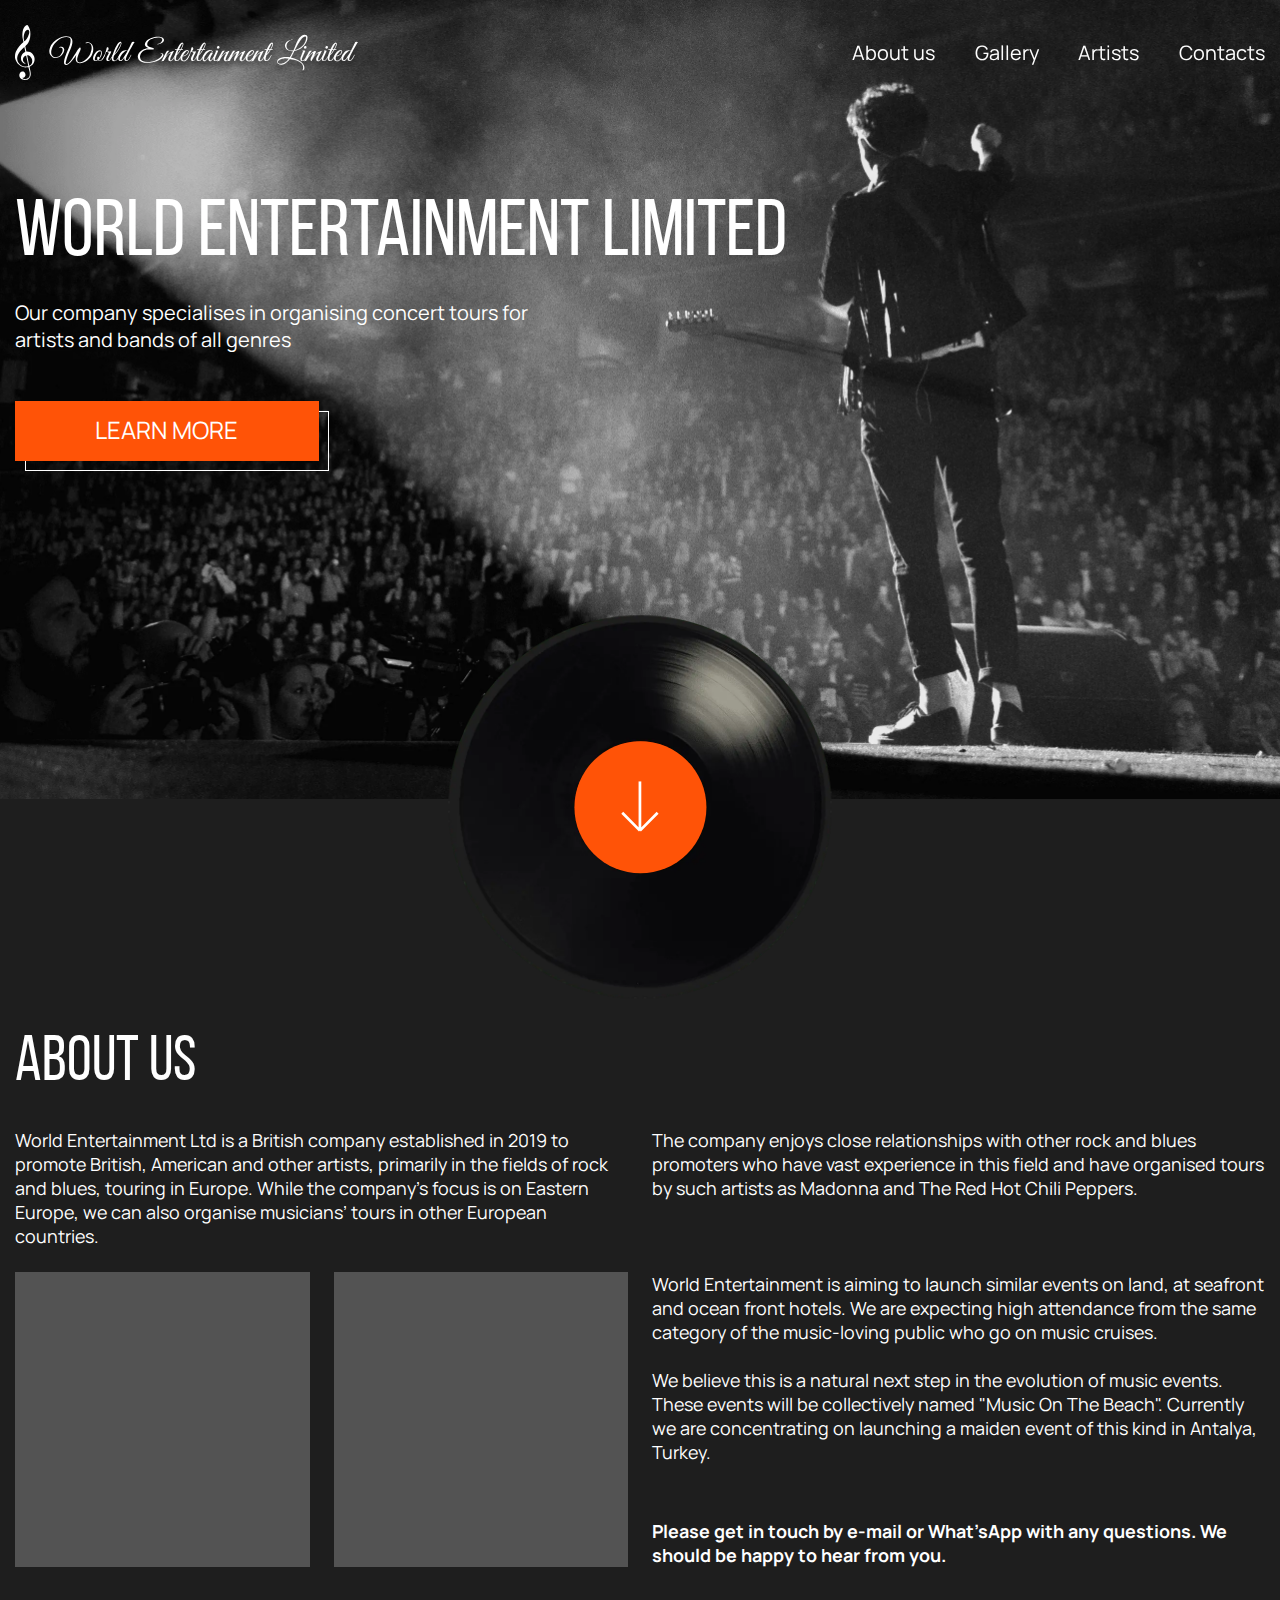
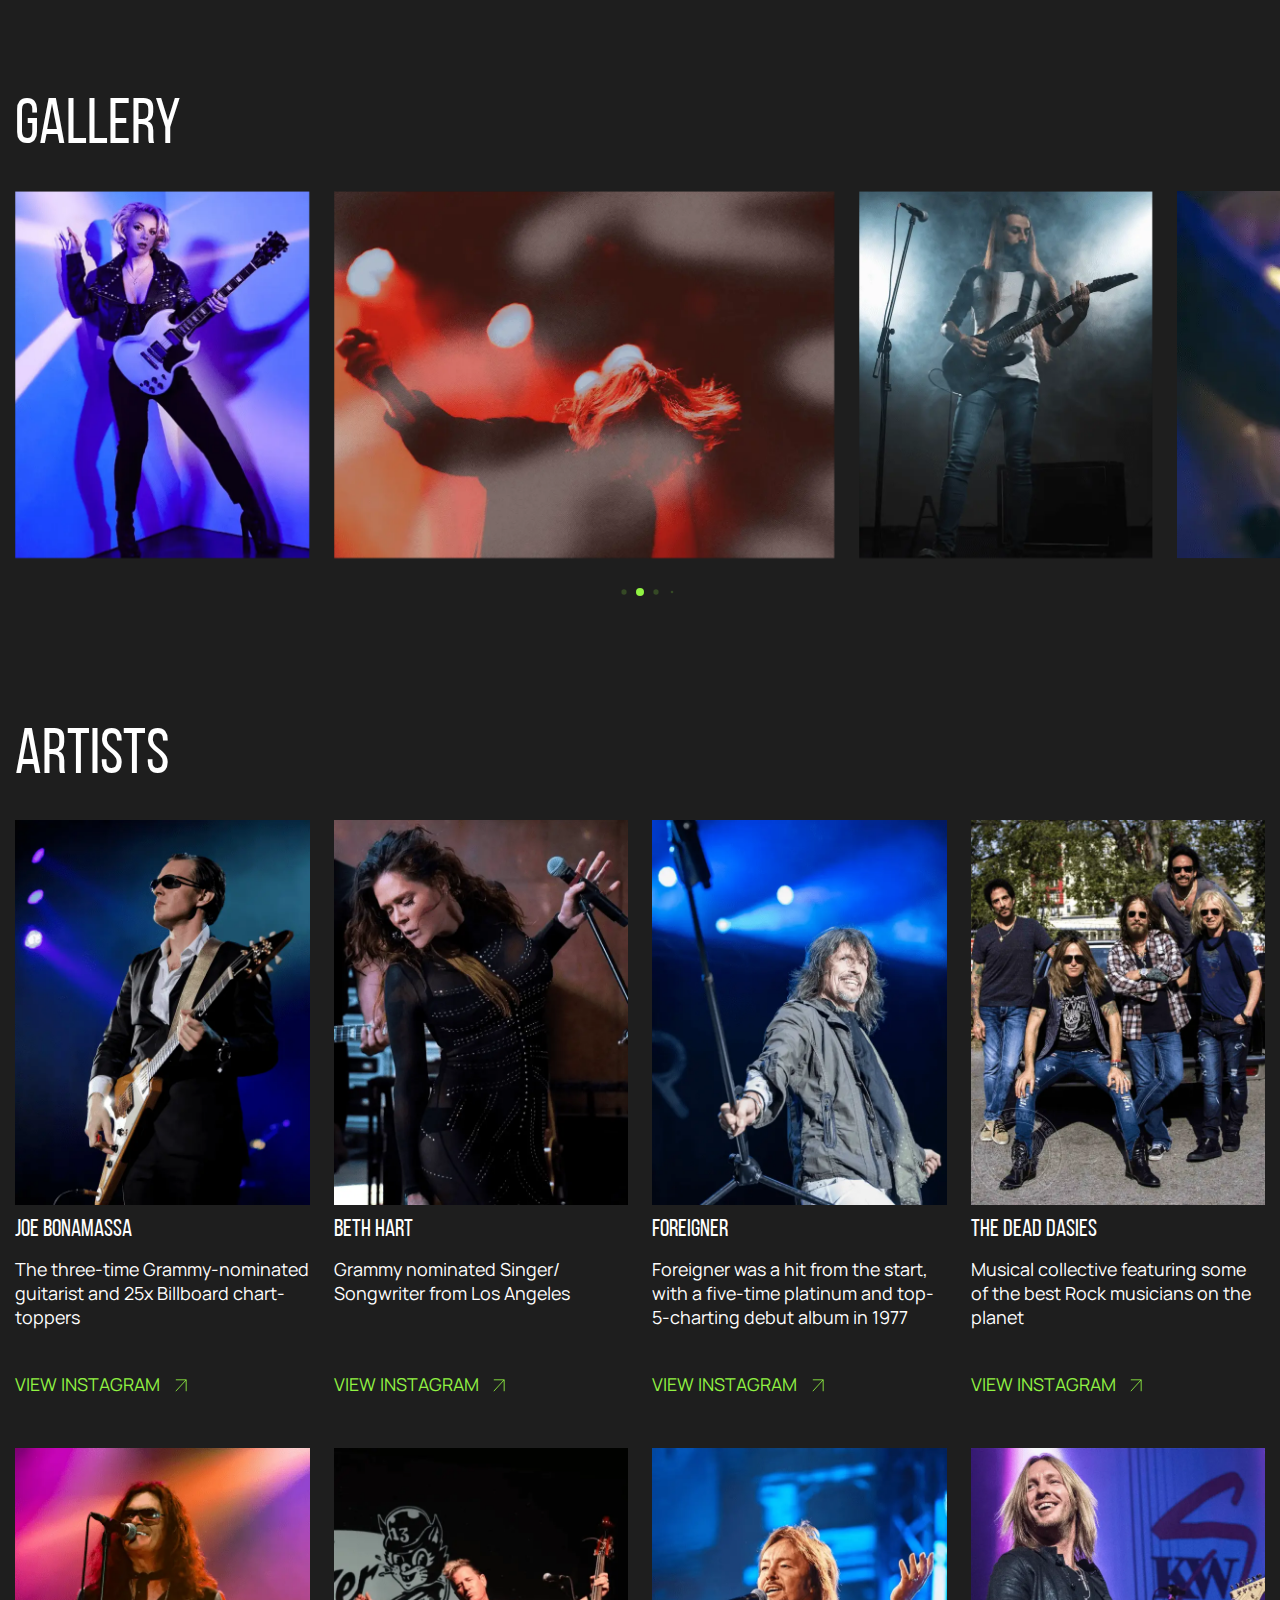
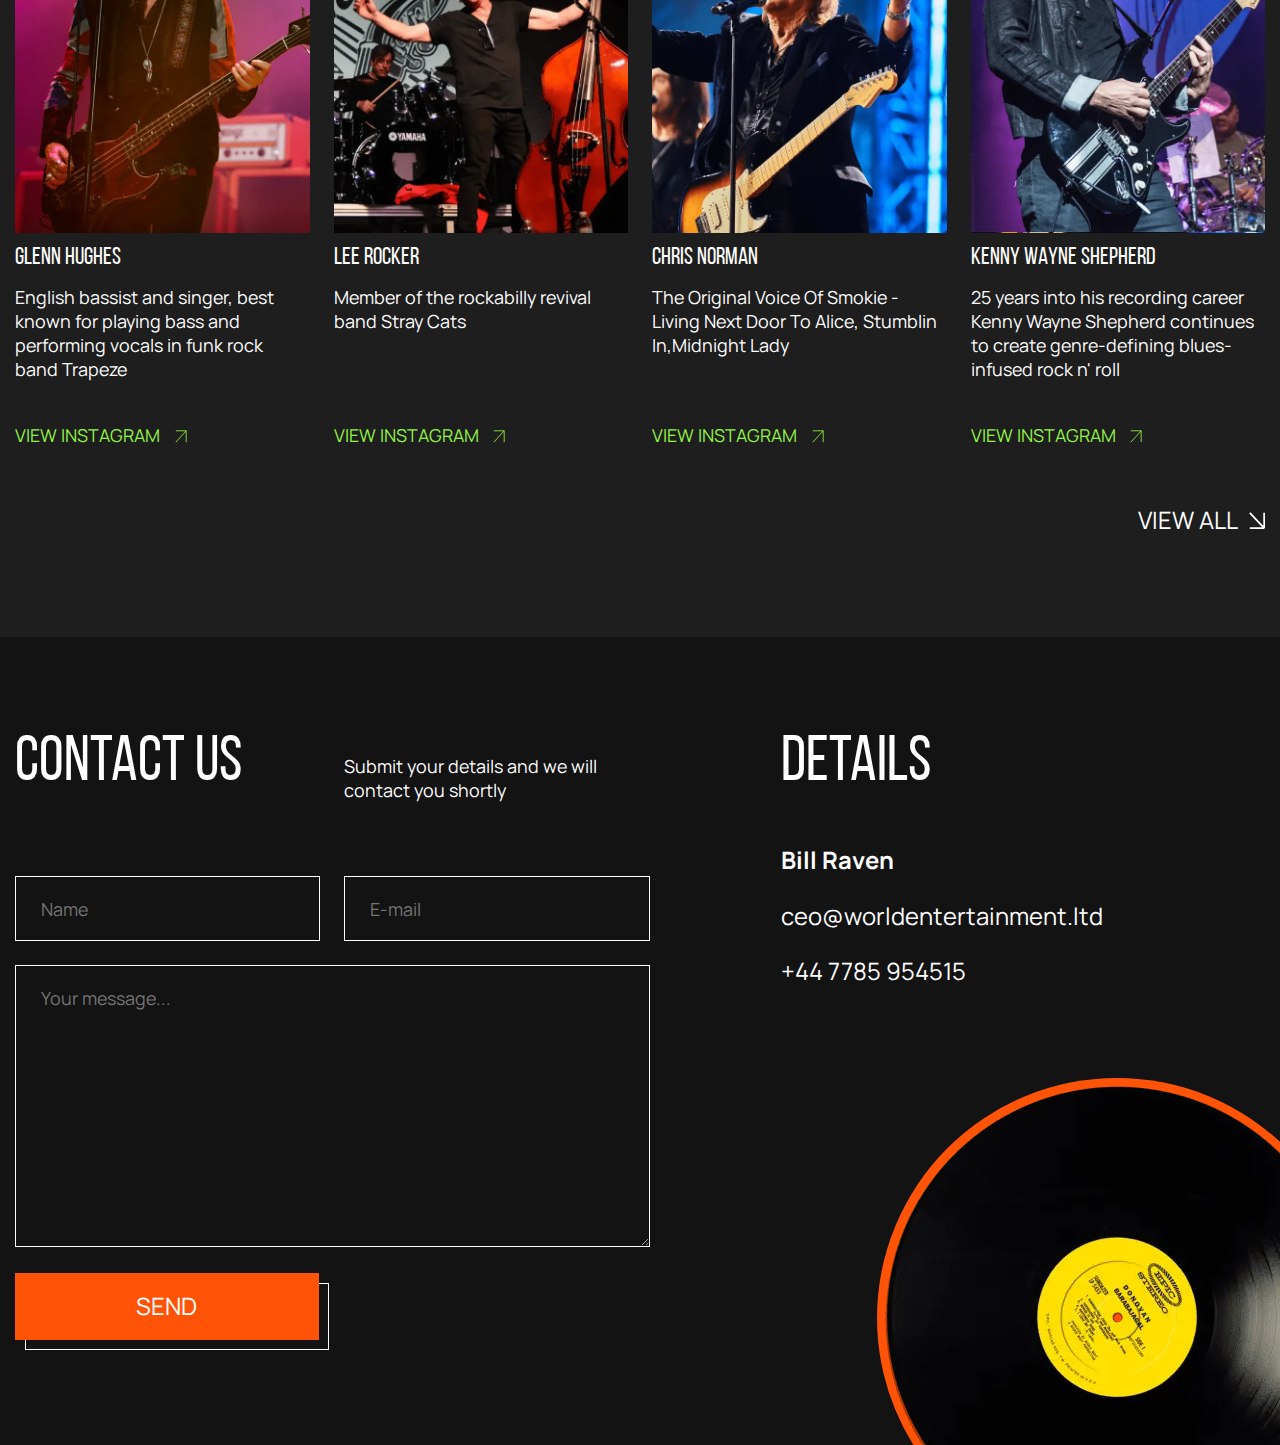
==== commit 7437cf98: "Updates" ====
--- a/index.html
+++ b/index.html
@@ -1 +1 @@
-<!doctype html><html lang="ru"><head><meta charset="UTF-8"><meta http-equiv="X-UA-Compatible" content="IE=edge"><meta name="viewport" content="width=device-width,initial-scale=1"><link rel="shortcut icon" href="favicon.ico" type="image/x-icon"><link rel="stylesheet" href="css/style.min.css?_v=20230713224054"><title>WORLD</title></head><body><div class="wrapper"><header class="header"><div class="header__container"><a href="#" class="header__logo logo"><img src="images/Logo.svg" alt="World Enterlainment Limitet"></a><nav class="header__menu menu"><ul class="menu__list"><li class="menu__item"><a href="#about" class="menu__link">About us</a></li><li class="menu__item"><a href="#gallery" class="menu__link">Gallery</a></li><li class="menu__item"><a href="#artists" class="menu__link">Artists</a></li><li class="menu__item"><a href="#contacts" class="menu__link">Contacts</a></li></ul></nav><button class="header__burger icon-menu"><span></span></button></div></header><main class="page"><div data-observ></div><div class="world"><div class="world__container"><h1 class="world__title">World Entertainment Limited</h1><p class="world__text">Our company specialises in organising concert tours for artists and bands of all genres</p><div class="world__button-row"><a href="#about" class="button world__button">learn more</a><div class="button__line world__button-line"></div></div></div></div><div class="about" id="about"><div class="about__container"><div class="about__record record-about"><picture><source srcset="images/record-about-img.webp" type="image/webp"><img src="images/record-about-img.png" alt="" class="record-about__img"></picture><div class="record-about__button-row"><a href="#artists" class="record-about__button"><img src="images/record-about-str.svg" alt=""></a></div></div><h2 class="about__title">about us</h2><div class="about__text"><p>World Entertainment Ltd is a British company established in 2019 to promote British, American and other artists, primarily in the fields of rock and blues, touring in Europe. While the company’s focus is on Eastern Europe, we can also organise musicians’ tours in other European countries.</p><p>The company enjoys close relationships with other rock and blues promoters who have vast experience in this field and have organised tours by such artists as Madonna and The Red Hot Chili Peppers.</p></div><div class="about__row"><div class="about__left left-about"><div class="left-about__row-img"><div class="left-about__img"><picture><source srcset="images/left-about-img.webp" type="image/webp"><img src="images/left-about-img.png" alt="" class="left-about__img"></picture></div><div class="left-about__img"><picture><source srcset="images/left-about-img.webp" type="image/webp"><img src="images/left-about-img.png" alt="" class="left-about__img"></picture></div></div></div><div class="about__right right-about"><p class="right-about__text">World Entertainment is aiming to launch similar events on land, at seafront and ocean front hotels. We are expecting high attendance from the same category of the music-loving public who go on music cruises.</p><p class="right-about__text">We believe this is a natural next step in the evolution of music events. These events will be collectively named "Music On The Beach". Currently we are concentrating on launching a maiden event of this kind in Antalya, Turkey.</p><p class="right-about__text-bold">Please get in touch by e-mail or What’sApp with any questions. We should be happy to hear from you.</p></div></div></div></div><div class="gallery" id="gallery"><div class="gallery__container"><h2 class="gallery__title">Gallery</h2><div class="gallery__row"><div class="gallery__swiper"><div class="gallery__wrapper swiper-wrapper"><div class="gallery__slide slide-gallery swiper-slide"><picture><source srcset="images/gallery-item1.webp" type="image/webp"><img src="images/gallery-item1.png" alt="" class="gallery__img"></picture></div><div class="gallery__slide slide-gallery swiper-slide"><picture><source srcset="images/gallery-item2.webp" type="image/webp"><img src="images/gallery-item2.png" alt="" class="gallery__img"></picture></div><div class="gallery__slide slide-gallery swiper-slide"><picture><source srcset="images/gallery-item3.webp" type="image/webp"><img src="images/gallery-item3.png" alt="" class="gallery__img"></picture></div><div class="gallery__slide slide-gallery swiper-slide"><picture><source srcset="images/gallery-item4.webp" type="image/webp"><img src="images/gallery-item4.png" alt="" class="gallery__img"></picture></div><div class="gallery__slide slide-gallery swiper-slide"><picture><source srcset="images/gallery-item5.webp" type="image/webp"><img src="images/gallery-item5.png" alt="" class="gallery__img"></picture></div><div class="gallery__slide slide-gallery swiper-slide"><picture><source srcset="images/gallery-item1.webp" type="image/webp"><img src="images/gallery-item1.png" alt="" class="gallery__img"></picture></div><div class="gallery__slide slide-gallery swiper-slide"><picture><source srcset="images/gallery-item2.webp" type="image/webp"><img src="images/gallery-item2.png" alt="" class="gallery__img"></picture></div><div class="gallery__slide slide-gallery swiper-slide"><picture><source srcset="images/gallery-item3.webp" type="image/webp"><img src="images/gallery-item3.png" alt="" class="gallery__img"></picture></div><div class="gallery__slide slide-gallery swiper-slide"><picture><source srcset="images/gallery-item4.webp" type="image/webp"><img src="images/gallery-item4.png" alt="" class="gallery__img"></picture></div><div class="gallery__slide slide-gallery swiper-slide"><picture><source srcset="images/gallery-item5.webp" type="image/webp"><img src="images/gallery-item5.png" alt="" class="gallery__img"></picture></div></div></div><div class="gallery__pagination"></div></div></div></div><div class="artists" id="artists"><div class="artists__container"><h2 class="artists__title">Artists</h2><div class="artists__row"><div class="artists__item item-artists"><div class="item-artists__body"><div class="item-artists___row-img"><picture><source srcset="images/item-artists1.webp" type="image/webp"><img src="images/item-artists1.png" alt="" class="item-artists__img"></picture></div><h3 class="item-artists__title">Joe Bonamassa</h3><p class="item-artists__text">The three-time Grammy-nominated guitarist and 25x Billboard chart-toppers</p><div class="item-artists__button-row"><a href="#" class="item-artists__button">View instagram</a></div></div></div><div class="artists__item item-artists"><div class="item-artists__body"><div class="item-artists___row-img"><picture><source srcset="images/item-artists2.webp" type="image/webp"><img src="images/item-artists2.png" alt="" class="item-artists__img"></picture></div><h3 class="item-artists__title">Beth hart</h3><p class="item-artists__text">Grammy nominated Singer/ Songwriter from Los Angeles</p><div class="item-artists__button-row"><a href="#" class="item-artists__button">View instagram</a></div></div></div><div class="artists__item item-artists"><div class="item-artists__body"><div class="item-artists___row-img"><picture><source srcset="images/item-artists3.webp" type="image/webp"><img src="images/item-artists3.png" alt="" class="item-artists__img"></picture></div><h3 class="item-artists__title">Foreigner</h3><p class="item-artists__text">Foreigner was a hit from the start, with a five-time platinum and top-5-charting debut album in 1977</p><div class="item-artists__button-row"><a href="#" class="item-artists__button">View instagram</a></div></div></div><div class="artists__item item-artists"><div class="item-artists__body"><div class="item-artists___row-img"><picture><source srcset="images/item-artists4.webp" type="image/webp"><img src="images/item-artists4.png" alt="" class="item-artists__img"></picture></div><h3 class="item-artists__title">The Dead Dasies</h3><p class="item-artists__text">Musical collective featuring some of the best Rock musicians on the planet</p><div class="item-artists__button-row"><a href="#" class="item-artists__button">View instagram</a></div></div></div><div class="artists__item item-artists _close-mob-item"><div class="item-artists__body"><div class="item-artists___row-img"><picture><source srcset="images/item-artists5.webp" type="image/webp"><img src="images/item-artists5.png" alt="" class="item-artists__img"></picture></div><h3 class="item-artists__title">Glenn Hughes</h3><p class="item-artists__text">English bassist and singer, best known for playing bass and performing vocals in funk rock band Trapeze</p><div class="item-artists__button-row"><a href="#" class="item-artists__button">View instagram</a></div></div></div><div class="artists__item item-artists _close-mob-item"><div class="item-artists__body"><div class="item-artists___row-img"><picture><source srcset="images/item-artists6.webp" type="image/webp"><img src="images/item-artists6.png" alt="" class="item-artists__img"></picture></div><h3 class="item-artists__title">Lee Rocker</h3><p class="item-artists__text">Member of the rockabilly revival band Stray Cats</p><div class="item-artists__button-row"><a href="#" class="item-artists__button">View instagram</a></div></div></div><div class="artists__item item-artists _close-mob-item"><div class="item-artists__body"><div class="item-artists___row-img"><picture><source srcset="images/item-artists7.webp" type="image/webp"><img src="images/item-artists7.png" alt="" class="item-artists__img"></picture></div><h3 class="item-artists__title">Chris Norman</h3><p class="item-artists__text">The Original Voice Of Smokie - Living Next Door To Alice, Stumblin In,Midnight Lady</p><div class="item-artists__button-row"><a href="#" class="item-artists__button">View instagram</a></div></div></div><div class="artists__item item-artists _close-mob-item"><div class="item-artists__body"><div class="item-artists___row-img"><picture><source srcset="images/item-artists8.webp" type="image/webp"><img src="images/item-artists8.png" alt="" class="item-artists__img"></picture></div><h3 class="item-artists__title">Kenny Wayne Shepherd</h3><p class="item-artists__text">25 years into his recording career Kenny Wayne Shepherd continues to create genre-defining blues-infused rock n' roll</p><div class="item-artists__button-row"><a href="#" class="item-artists__button">View instagram</a></div></div></div><div class="artists__item item-artists _close-item"><div class="item-artists__body"><div class="item-artists___row-img"><picture><source srcset="images/item-artists1.webp" type="image/webp"><img src="images/item-artists1.png" alt="" class="item-artists__img"></picture></div><h3 class="item-artists__title">Joe Bonamassa</h3><p class="item-artists__text">The three-time Grammy-nominated guitarist and 25x Billboard chart-toppers</p><div class="item-artists__button-row"><a href="#" class="item-artists__button">View instagram</a></div></div></div><div class="artists__item item-artists _close-item"><div class="item-artists__body"><div class="item-artists___row-img"><picture><source srcset="images/item-artists2.webp" type="image/webp"><img src="images/item-artists2.png" alt="" class="item-artists__img"></picture></div><h3 class="item-artists__title">Beth hart</h3><p class="item-artists__text">Grammy nominated Singer/ Songwriter from Los Angeles</p><div class="item-artists__button-row"><a href="#" class="item-artists__button">View instagram</a></div></div></div><div class="artists__item item-artists _close-item"><div class="item-artists__body"><div class="item-artists___row-img"><picture><source srcset="images/item-artists3.webp" type="image/webp"><img src="images/item-artists3.png" alt="" class="item-artists__img"></picture></div><h3 class="item-artists__title">Foreigner</h3><p class="item-artists__text">Foreigner was a hit from the start, with a five-time platinum and top-5-charting debut album in 1977</p><div class="item-artists__button-row"><a href="#" class="item-artists__button">View instagram</a></div></div></div><div class="artists__item item-artists _close-item"><div class="item-artists__body"><div class="item-artists___row-img"><picture><source srcset="images/item-artists4.webp" type="image/webp"><img src="images/item-artists4.png" alt="" class="item-artists__img"></picture></div><h3 class="item-artists__title">The Dead Dasies</h3><p class="item-artists__text">Musical collective featuring some of the best Rock musicians on the planet</p><div class="item-artists__button-row"><a href="#" class="item-artists__button">View instagram</a></div></div></div><div class="artists__item item-artists _close-item"><div class="item-artists__body"><div class="item-artists___row-img"><picture><source srcset="images/item-artists5.webp" type="image/webp"><img src="images/item-artists5.png" alt="" class="item-artists__img"></picture></div><h3 class="item-artists__title">Glenn Hughes</h3><p class="item-artists__text">English bassist and singer, best known for playing bass and performing vocals in funk rock band Trapeze</p><div class="item-artists__button-row"><a href="#" class="item-artists__button">View instagram</a></div></div></div><div class="artists__item item-artists _close-item"><div class="item-artists__body"><div class="item-artists___row-img"><picture><source srcset="images/item-artists6.webp" type="image/webp"><img src="images/item-artists6.png" alt="" class="item-artists__img"></picture></div><h3 class="item-artists__title">Lee Rocker</h3><p class="item-artists__text">Member of the rockabilly revival band Stray Cats</p><div class="item-artists__button-row"><a href="#" class="item-artists__button">View instagram</a></div></div></div><div class="artists__item item-artists _close-item"><div class="item-artists__body"><div class="item-artists___row-img"><picture><source srcset="images/item-artists7.webp" type="image/webp"><img src="images/item-artists7.png" alt="" class="item-artists__img"></picture></div><h3 class="item-artists__title">Chris Norman</h3><p class="item-artists__text">The Original Voice Of Smokie - Living Next Door To Alice, Stumblin In,Midnight Lady</p><div class="item-artists__button-row"><a href="#" class="item-artists__button">View instagram</a></div></div></div><div class="artists__item item-artists _close-item"><div class="item-artists__body"><div class="item-artists___row-img"><picture><source srcset="images/item-artists8.webp" type="image/webp"><img src="images/item-artists8.png" alt="" class="item-artists__img"></picture></div><h3 class="item-artists__title">Kenny Wayne Shepherd</h3><p class="item-artists__text">25 years into his recording career Kenny Wayne Shepherd continues to create genre-defining blues-infused rock n' roll</p><div class="item-artists__button-row"><a href="#" class="item-artists__button">View instagram</a></div></div></div></div><div class="artists__button-row"><div class="artists__button">View all</div></div></div></div><div class="button-close _overlay-bg artists-popup" data-popup="artists-popup"><div class="artists-popup__container"><div class="artists-popup__row"><div class="button-close artists-popup__button-close load"></div></div></div></div></main><footer class="footer" id="contacts"><div class="footer__container"><div class="footer__row"><div class="contact-footer footer__contact"><div class="contact-footer__title"><h2>COntact us</h2><p>Submit your details and we will contact you shortly</p></div><form action="#" class="footer-form form__body" id="form-contacts"><div class="form__item"><label for="formPopupName" class="form__label form__label-name"></label> <input type="text" id="formPopupName" name="name" class="text _req form__input form__input-name" placeholder="Name"></div><div class="form__item"><label for="formPopupTel" class="form__label form-poup__label-tel"></label> <input type="mail" id="formPopupMail" name="mail" class="text _req form__input _email" placeholder="E-mail"></div><div class="form__item"><textarea name="text" id="text" cols="30" rows="10" placeholder="Your message..." class="text"></textarea></div><div class="form__button-row"><button type="submit" class="button form-popup__button">send</button><div class="button__line"></div></div></form></div><div class="details-footer footer__details"><h2 class="details-footer__title">details</h2><p class="details-footer__name">Bill Raven</p><a href="mailto:ceo@worldentertainment.ltd" class="details-footer__mail">ceo@worldentertainment.ltd </a><a href="tel:447785954515" class="details-footer__number">+44 7785 954515</a></div></div></div><div class="footer__record record-footer"><picture><source srcset="images/record-footer-img.webp" type="image/webp"><img src="images/record-footer-img.png" alt="" class="record-footer__img"></picture></div></footer><div class="_overlay-bg popup-thanks" data-popup="popup-thanks"><div class="popup-thanks__container"><div class="popup-thanks__row"><div class="button-close artists-popup__button-close"></div><h2 class="popup-thanks__title">Your application has been sent!</h2></div></div></div></div><script src="js/app.min.js?_v=20230713224054"></script></body></html>+<!doctype html><html lang="ru"><head><meta charset="UTF-8"><meta http-equiv="X-UA-Compatible" content="IE=edge"><meta name="viewport" content="width=device-width,initial-scale=1"><link rel="shortcut icon" href="favicon.ico" type="image/x-icon"><link rel="stylesheet" href="css/style.min.css?_v=20230713224819"><title>WORLD</title></head><body><div class="wrapper"><header class="header"><div class="header__container"><a href="#" class="header__logo logo"><img src="images/Logo.svg" alt="World Enterlainment Limitet"></a><nav class="header__menu menu"><ul class="menu__list"><li class="menu__item"><a href="#about" class="menu__link">About us</a></li><li class="menu__item"><a href="#gallery" class="menu__link">Gallery</a></li><li class="menu__item"><a href="#artists" class="menu__link">Artists</a></li><li class="menu__item"><a href="#contacts" class="menu__link">Contacts</a></li></ul></nav><button class="header__burger icon-menu"><span></span></button></div></header><main class="page"><div data-observ></div><div class="world"><div class="world__container"><h1 class="world__title">World Entertainment Limited</h1><p class="world__text">Our company specialises in organising concert tours for artists and bands of all genres</p><div class="world__button-row"><a href="#about" class="button world__button">learn more</a><div class="button__line world__button-line"></div></div></div></div><div class="about" id="about"><div class="about__container"><div class="about__record record-about"><picture><source srcset="images/record-about-img.webp" type="image/webp"><img src="images/record-about-img.png" alt="" class="record-about__img"></picture><div class="record-about__button-row"><a href="#artists" class="record-about__button"><img src="images/record-about-str.svg" alt=""></a></div></div><h2 class="about__title">about us</h2><div class="about__text"><p>World Entertainment Ltd is a British company established in 2019 to promote British, American and other artists, primarily in the fields of rock and blues, touring in Europe. While the company’s focus is on Eastern Europe, we can also organise musicians’ tours in other European countries.</p><p>The company enjoys close relationships with other rock and blues promoters who have vast experience in this field and have organised tours by such artists as Madonna and The Red Hot Chili Peppers.</p></div><div class="about__row"><div class="about__left left-about"><div class="left-about__row-img"><div class="left-about__img"><picture><source srcset="images/left-about-img.webp" type="image/webp"><img src="images/left-about-img.png" alt="" class="left-about__img"></picture></div><div class="left-about__img"><picture><source srcset="images/left-about-img.webp" type="image/webp"><img src="images/left-about-img.png" alt="" class="left-about__img"></picture></div></div></div><div class="about__right right-about"><p class="right-about__text">World Entertainment is aiming to launch similar events on land, at seafront and ocean front hotels. We are expecting high attendance from the same category of the music-loving public who go on music cruises.</p><p class="right-about__text">We believe this is a natural next step in the evolution of music events. These events will be collectively named "Music On The Beach". Currently we are concentrating on launching a maiden event of this kind in Antalya, Turkey.</p><p class="right-about__text-bold">Please get in touch by e-mail or What’sApp with any questions. We should be happy to hear from you.</p></div></div></div></div><div class="gallery" id="gallery"><div class="gallery__container"><h2 class="gallery__title">Gallery</h2><div class="gallery__row"><div class="gallery__swiper"><div class="gallery__wrapper swiper-wrapper"><div class="gallery__slide slide-gallery swiper-slide"><picture><source srcset="images/gallery-item1.webp" type="image/webp"><img src="images/gallery-item1.png" alt="" class="gallery__img"></picture></div><div class="gallery__slide slide-gallery swiper-slide"><picture><source srcset="images/gallery-item2.webp" type="image/webp"><img src="images/gallery-item2.png" alt="" class="gallery__img"></picture></div><div class="gallery__slide slide-gallery swiper-slide"><picture><source srcset="images/gallery-item3.webp" type="image/webp"><img src="images/gallery-item3.png" alt="" class="gallery__img"></picture></div><div class="gallery__slide slide-gallery swiper-slide"><picture><source srcset="images/gallery-item4.webp" type="image/webp"><img src="images/gallery-item4.png" alt="" class="gallery__img"></picture></div><div class="gallery__slide slide-gallery swiper-slide"><picture><source srcset="images/gallery-item5.webp" type="image/webp"><img src="images/gallery-item5.png" alt="" class="gallery__img"></picture></div><div class="gallery__slide slide-gallery swiper-slide"><picture><source srcset="images/gallery-item1.webp" type="image/webp"><img src="images/gallery-item1.png" alt="" class="gallery__img"></picture></div><div class="gallery__slide slide-gallery swiper-slide"><picture><source srcset="images/gallery-item2.webp" type="image/webp"><img src="images/gallery-item2.png" alt="" class="gallery__img"></picture></div><div class="gallery__slide slide-gallery swiper-slide"><picture><source srcset="images/gallery-item3.webp" type="image/webp"><img src="images/gallery-item3.png" alt="" class="gallery__img"></picture></div><div class="gallery__slide slide-gallery swiper-slide"><picture><source srcset="images/gallery-item4.webp" type="image/webp"><img src="images/gallery-item4.png" alt="" class="gallery__img"></picture></div><div class="gallery__slide slide-gallery swiper-slide"><picture><source srcset="images/gallery-item5.webp" type="image/webp"><img src="images/gallery-item5.png" alt="" class="gallery__img"></picture></div></div></div><div class="gallery__pagination"></div></div></div></div><div class="artists" id="artists"><div class="artists__container"><h2 class="artists__title">Artists</h2><div class="artists__row"><div class="artists__item item-artists"><div class="item-artists__body"><div class="item-artists___row-img"><picture><source srcset="images/item-artists1.webp" type="image/webp"><img src="images/item-artists1.png" alt="" class="item-artists__img"></picture></div><h3 class="item-artists__title">Joe Bonamassa</h3><p class="item-artists__text">The three-time Grammy-nominated guitarist and 25x Billboard chart-toppers</p><div class="item-artists__button-row"><a href="#" class="item-artists__button">View instagram</a></div></div></div><div class="artists__item item-artists"><div class="item-artists__body"><div class="item-artists___row-img"><picture><source srcset="images/item-artists2.webp" type="image/webp"><img src="images/item-artists2.png" alt="" class="item-artists__img"></picture></div><h3 class="item-artists__title">Beth hart</h3><p class="item-artists__text">Grammy nominated Singer/ Songwriter from Los Angeles</p><div class="item-artists__button-row"><a href="#" class="item-artists__button">View instagram</a></div></div></div><div class="artists__item item-artists"><div class="item-artists__body"><div class="item-artists___row-img"><picture><source srcset="images/item-artists3.webp" type="image/webp"><img src="images/item-artists3.png" alt="" class="item-artists__img"></picture></div><h3 class="item-artists__title">Foreigner</h3><p class="item-artists__text">Foreigner was a hit from the start, with a five-time platinum and top-5-charting debut album in 1977</p><div class="item-artists__button-row"><a href="#" class="item-artists__button">View instagram</a></div></div></div><div class="artists__item item-artists"><div class="item-artists__body"><div class="item-artists___row-img"><picture><source srcset="images/item-artists4.webp" type="image/webp"><img src="images/item-artists4.png" alt="" class="item-artists__img"></picture></div><h3 class="item-artists__title">The Dead Dasies</h3><p class="item-artists__text">Musical collective featuring some of the best Rock musicians on the planet</p><div class="item-artists__button-row"><a href="#" class="item-artists__button">View instagram</a></div></div></div><div class="artists__item item-artists _close-mob-item"><div class="item-artists__body"><div class="item-artists___row-img"><picture><source srcset="images/item-artists5.webp" type="image/webp"><img src="images/item-artists5.png" alt="" class="item-artists__img"></picture></div><h3 class="item-artists__title">Glenn Hughes</h3><p class="item-artists__text">English bassist and singer, best known for playing bass and performing vocals in funk rock band Trapeze</p><div class="item-artists__button-row"><a href="#" class="item-artists__button">View instagram</a></div></div></div><div class="artists__item item-artists _close-mob-item"><div class="item-artists__body"><div class="item-artists___row-img"><picture><source srcset="images/item-artists6.webp" type="image/webp"><img src="images/item-artists6.png" alt="" class="item-artists__img"></picture></div><h3 class="item-artists__title">Lee Rocker</h3><p class="item-artists__text">Member of the rockabilly revival band Stray Cats</p><div class="item-artists__button-row"><a href="#" class="item-artists__button">View instagram</a></div></div></div><div class="artists__item item-artists _close-mob-item"><div class="item-artists__body"><div class="item-artists___row-img"><picture><source srcset="images/item-artists7.webp" type="image/webp"><img src="images/item-artists7.png" alt="" class="item-artists__img"></picture></div><h3 class="item-artists__title">Chris Norman</h3><p class="item-artists__text">The Original Voice Of Smokie - Living Next Door To Alice, Stumblin In,Midnight Lady</p><div class="item-artists__button-row"><a href="#" class="item-artists__button">View instagram</a></div></div></div><div class="artists__item item-artists _close-mob-item"><div class="item-artists__body"><div class="item-artists___row-img"><picture><source srcset="images/item-artists8.webp" type="image/webp"><img src="images/item-artists8.png" alt="" class="item-artists__img"></picture></div><h3 class="item-artists__title">Kenny Wayne Shepherd</h3><p class="item-artists__text">25 years into his recording career Kenny Wayne Shepherd continues to create genre-defining blues-infused rock n' roll</p><div class="item-artists__button-row"><a href="#" class="item-artists__button">View instagram</a></div></div></div><div class="artists__item item-artists _close-item"><div class="item-artists__body"><div class="item-artists___row-img"><picture><source srcset="images/item-artists1.webp" type="image/webp"><img src="images/item-artists1.png" alt="" class="item-artists__img"></picture></div><h3 class="item-artists__title">Joe Bonamassa</h3><p class="item-artists__text">The three-time Grammy-nominated guitarist and 25x Billboard chart-toppers</p><div class="item-artists__button-row"><a href="#" class="item-artists__button">View instagram</a></div></div></div><div class="artists__item item-artists _close-item"><div class="item-artists__body"><div class="item-artists___row-img"><picture><source srcset="images/item-artists2.webp" type="image/webp"><img src="images/item-artists2.png" alt="" class="item-artists__img"></picture></div><h3 class="item-artists__title">Beth hart</h3><p class="item-artists__text">Grammy nominated Singer/ Songwriter from Los Angeles</p><div class="item-artists__button-row"><a href="#" class="item-artists__button">View instagram</a></div></div></div><div class="artists__item item-artists _close-item"><div class="item-artists__body"><div class="item-artists___row-img"><picture><source srcset="images/item-artists3.webp" type="image/webp"><img src="images/item-artists3.png" alt="" class="item-artists__img"></picture></div><h3 class="item-artists__title">Foreigner</h3><p class="item-artists__text">Foreigner was a hit from the start, with a five-time platinum and top-5-charting debut album in 1977</p><div class="item-artists__button-row"><a href="#" class="item-artists__button">View instagram</a></div></div></div><div class="artists__item item-artists _close-item"><div class="item-artists__body"><div class="item-artists___row-img"><picture><source srcset="images/item-artists4.webp" type="image/webp"><img src="images/item-artists4.png" alt="" class="item-artists__img"></picture></div><h3 class="item-artists__title">The Dead Dasies</h3><p class="item-artists__text">Musical collective featuring some of the best Rock musicians on the planet</p><div class="item-artists__button-row"><a href="#" class="item-artists__button">View instagram</a></div></div></div><div class="artists__item item-artists _close-item"><div class="item-artists__body"><div class="item-artists___row-img"><picture><source srcset="images/item-artists5.webp" type="image/webp"><img src="images/item-artists5.png" alt="" class="item-artists__img"></picture></div><h3 class="item-artists__title">Glenn Hughes</h3><p class="item-artists__text">English bassist and singer, best known for playing bass and performing vocals in funk rock band Trapeze</p><div class="item-artists__button-row"><a href="#" class="item-artists__button">View instagram</a></div></div></div><div class="artists__item item-artists _close-item"><div class="item-artists__body"><div class="item-artists___row-img"><picture><source srcset="images/item-artists6.webp" type="image/webp"><img src="images/item-artists6.png" alt="" class="item-artists__img"></picture></div><h3 class="item-artists__title">Lee Rocker</h3><p class="item-artists__text">Member of the rockabilly revival band Stray Cats</p><div class="item-artists__button-row"><a href="#" class="item-artists__button">View instagram</a></div></div></div><div class="artists__item item-artists _close-item"><div class="item-artists__body"><div class="item-artists___row-img"><picture><source srcset="images/item-artists7.webp" type="image/webp"><img src="images/item-artists7.png" alt="" class="item-artists__img"></picture></div><h3 class="item-artists__title">Chris Norman</h3><p class="item-artists__text">The Original Voice Of Smokie - Living Next Door To Alice, Stumblin In,Midnight Lady</p><div class="item-artists__button-row"><a href="#" class="item-artists__button">View instagram</a></div></div></div><div class="artists__item item-artists _close-item"><div class="item-artists__body"><div class="item-artists___row-img"><picture><source srcset="images/item-artists8.webp" type="image/webp"><img src="images/item-artists8.png" alt="" class="item-artists__img"></picture></div><h3 class="item-artists__title">Kenny Wayne Shepherd</h3><p class="item-artists__text">25 years into his recording career Kenny Wayne Shepherd continues to create genre-defining blues-infused rock n' roll</p><div class="item-artists__button-row"><a href="#" class="item-artists__button">View instagram</a></div></div></div></div><div class="artists__button-row"><div class="artists__button">View all</div></div></div></div><div class="button-close _overlay-bg artists-popup" data-popup="artists-popup"><div class="artists-popup__container"><div class="artists-popup__row"><div class="button-close artists-popup__button-close load"></div></div></div></div></main><footer class="footer" id="contacts"><div class="footer__container"><div class="footer__row"><div class="contact-footer footer__contact"><div class="contact-footer__title"><h2>COntact us</h2><p>Submit your details and we will contact you shortly</p></div><form action="#" class="footer-form form__body" id="form-contacts"><div class="form__item"><label for="formPopupName" class="form__label form__label-name"></label> <input type="text" id="formPopupName" name="name" class="text _req form__input form__input-name" placeholder="Name"></div><div class="form__item"><label for="formPopupTel" class="form__label form-poup__label-tel"></label> <input type="mail" id="formPopupMail" name="mail" class="text _req form__input _email" placeholder="E-mail"></div><div class="form__item"><textarea name="text" id="text" cols="30" rows="10" placeholder="Your message..." class="text"></textarea></div><div class="form__button-row"><button type="submit" class="button form-popup__button">send</button><div class="button__line"></div></div></form></div><div class="details-footer footer__details"><h2 class="details-footer__title">details</h2><p class="details-footer__name">Bill Raven</p><a href="mailto:ceo@worldentertainment.ltd" class="details-footer__mail">ceo@worldentertainment.ltd </a><a href="tel:447785954515" class="details-footer__number">+44 7785 954515</a></div></div></div><div class="footer__record record-footer"><picture><source srcset="images/record-footer-img.webp" type="image/webp"><img src="images/record-footer-img.png" alt="" class="record-footer__img"></picture></div></footer><div class="_overlay-bg popup-thanks" data-popup="popup-thanks"><div class="popup-thanks__container"><div class="popup-thanks__row"><div class="button-close artists-popup__button-close"></div><h2 class="popup-thanks__title">Your application has been sent!</h2></div></div></div></div><script src="js/app.min.js?_v=20230713224819"></script></body></html>--- a/css/style.min.css
+++ b/css/style.min.css
@@ -1 +1 @@
-@charset "UTF-8";@font-face{font-family:Manrope;font-display:swap;src:url(../fonts/Manrope-Bold.woff2) format("woff2"),url(../fonts/Manrope-Bold.woff) format("woff");font-weight:700;font-style:normal}@font-face{font-family:Manrope;font-display:swap;src:url(../fonts/Manrope-Regular.woff2) format("woff2"),url(../fonts/Manrope-Regular.woff) format("woff");font-weight:400;font-style:normal}@font-face{font-family:bebasneueregular;font-display:swap;src:url(../fonts/bebasneueregular.woff2) format("woff2"),url(../fonts/bebasneueregular.woff) format("woff");font-weight:400;font-style:normal}@font-face{font-family:Manrope;font-display:swap;src:url(../fonts/Manrope-Light.woff2) format("woff2"),url(../fonts/Manrope-Light.woff) format("woff");font-weight:300;font-style:normal}*{padding:0;margin:0;border:0;-webkit-box-sizing:border-box;box-sizing:border-box;color:#fff}:after,:before{-webkit-box-sizing:border-box;box-sizing:border-box}:active,:focus{outline:0}a:active,a:focus{outline:0}aside,footer,header,nav{display:block}html{scroll-behavior:smooth}body,html{width:100%;height:100%;font-size:16px;font-family:Manrope,sans-serif;font-weight:400;line-height:1}button,input,textarea{font-family:inherit}input::-ms-clear{display:none}button{cursor:pointer}button::-moz-focus-inner{padding:0;border:0}a{text-decoration:none}a:visited{text-decoration:none}a:hover{text-decoration:none}li,ul{list-style:none}img{vertical-align:top}h1,h2,h3,h4,h5,h6{font-size:inherit;font-weight:400}sup{color:inherit}@font-face{font-family:swiper-icons;src:url("data:application/font-woff;charset=utf-8;base64, [base64]//wADZ2x5ZgAAAywAAADMAAAD2MHtryVoZWFkAAABbAAAADAAAAA2E2+eoWhoZWEAAAGcAAAAHwAAACQC9gDzaG10eAAAAigAAAAZAAAArgJkABFsb2NhAAAC0AAAAFoAAABaFQAUGG1heHAAAAG8AAAAHwAAACAAcABAbmFtZQAAA/gAAAE5AAACXvFdBwlwb3N0AAAFNAAAAGIAAACE5s74hXjaY2BkYGAAYpf5Hu/j+W2+MnAzMYDAzaX6QjD6/4//Bxj5GA8AuRwMYGkAPywL13jaY2BkYGA88P8Agx4j+/8fQDYfA1AEBWgDAIB2BOoAeNpjYGRgYNBh4GdgYgABEMnIABJzYNADCQAACWgAsQB42mNgYfzCOIGBlYGB0YcxjYGBwR1Kf2WQZGhhYGBiYGVmgAFGBiQQkOaawtDAoMBQxXjg/wEGPcYDDA4wNUA2CCgwsAAAO4EL6gAAeNpj2M0gyAACqxgGNWBkZ2D4/wMA+xkDdgAAAHjaY2BgYGaAYBkGRgYQiAHyGMF8FgYHIM3DwMHABGQrMOgyWDLEM1T9/w8UBfEMgLzE////P/5//f/V/xv+r4eaAAeMbAxwIUYmIMHEgKYAYjUcsDAwsLKxc3BycfPw8jEQA/[base64]/uznmfPFBNODM2K7MTQ45YEAZqGP81AmGGcF3iPqOop0r1SPTaTbVkfUe4HXj97wYE+yNwWYxwWu4v1ugWHgo3S1XdZEVqWM7ET0cfnLGxWfkgR42o2PvWrDMBSFj/IHLaF0zKjRgdiVMwScNRAoWUoH78Y2icB/yIY09An6AH2Bdu/UB+yxopYshQiEvnvu0dURgDt8QeC8PDw7Fpji3fEA4z/PEJ6YOB5hKh4dj3EvXhxPqH/SKUY3rJ7srZ4FZnh1PMAtPhwP6fl2PMJMPDgeQ4rY8YT6Gzao0eAEA409DuggmTnFnOcSCiEiLMgxCiTI6Cq5DZUd3Qmp10vO0LaLTd2cjN4fOumlc7lUYbSQcZFkutRG7g6JKZKy0RmdLY680CDnEJ+UMkpFFe1RN7nxdVpXrC4aTtnaurOnYercZg2YVmLN/d/gczfEimrE/fs/bOuq29Zmn8tloORaXgZgGa78yO9/cnXm2BpaGvq25Dv9S4E9+5SIc9PqupJKhYFSSl47+Qcr1mYNAAAAeNptw0cKwkAAAMDZJA8Q7OUJvkLsPfZ6zFVERPy8qHh2YER+3i/BP83vIBLLySsoKimrqKqpa2hp6+jq6RsYGhmbmJqZSy0sraxtbO3sHRydnEMU4uR6yx7JJXveP7WrDycAAAAAAAH//wACeNpjYGRgYOABYhkgZgJCZgZNBkYGLQZtIJsFLMYAAAw3ALgAeNolizEKgDAQBCchRbC2sFER0YD6qVQiBCv/H9ezGI6Z5XBAw8CBK/m5iQQVauVbXLnOrMZv2oLdKFa8Pjuru2hJzGabmOSLzNMzvutpB3N42mNgZGBg4GKQYzBhYMxJLMlj4GBgAYow/P/PAJJhLM6sSoWKfWCAAwDAjgbRAAB42mNgYGBkAIIbCZo5IPrmUn0hGA0AO8EFTQAA");font-weight:400;font-style:normal}:root{--swiper-theme-color:#007aff}.swiper{margin-left:auto;margin-right:auto;position:relative;overflow:hidden;list-style:none;padding:0;z-index:1}.swiper-vertical>.swiper-wrapper{-webkit-box-orient:vertical;-webkit-box-direction:normal;-ms-flex-direction:column;flex-direction:column}.swiper-wrapper{position:relative;width:100%;height:100%;z-index:1;display:-webkit-box;display:-ms-flexbox;display:flex;-webkit-transition-property:-webkit-transform;transition-property:-webkit-transform;transition-property:transform;transition-property:transform,-webkit-transform;-webkit-box-sizing:content-box;box-sizing:content-box}.swiper-android .swiper-slide,.swiper-wrapper{-webkit-transform:translate3d(0,0,0);transform:translate3d(0,0,0)}.swiper-pointer-events{-ms-touch-action:pan-y;touch-action:pan-y}.swiper-pointer-events.swiper-vertical{-ms-touch-action:pan-x;touch-action:pan-x}.swiper-slide{-ms-flex-negative:0;flex-shrink:0;width:100%;height:100%;position:relative;-webkit-transition-property:-webkit-transform;transition-property:-webkit-transform;transition-property:transform;transition-property:transform,-webkit-transform}.swiper-slide-invisible-blank{visibility:hidden}.swiper-autoheight,.swiper-autoheight .swiper-slide{height:auto}.swiper-autoheight .swiper-wrapper{-webkit-box-align:start;-ms-flex-align:start;align-items:flex-start;-webkit-transition-property:height,-webkit-transform;transition-property:height,-webkit-transform;transition-property:transform,height;transition-property:transform,height,-webkit-transform}.swiper-backface-hidden .swiper-slide{-webkit-transform:translateZ(0);transform:translateZ(0);-webkit-backface-visibility:hidden;backface-visibility:hidden}.swiper-3d,.swiper-3d.swiper-css-mode .swiper-wrapper{-webkit-perspective:1200px;perspective:1200px}.swiper-3d .swiper-cube-shadow,.swiper-3d .swiper-slide,.swiper-3d .swiper-slide-shadow,.swiper-3d .swiper-slide-shadow-bottom,.swiper-3d .swiper-slide-shadow-left,.swiper-3d .swiper-slide-shadow-right,.swiper-3d .swiper-slide-shadow-top,.swiper-3d .swiper-wrapper{-webkit-transform-style:preserve-3d;transform-style:preserve-3d}.swiper-3d .swiper-slide-shadow,.swiper-3d .swiper-slide-shadow-bottom,.swiper-3d .swiper-slide-shadow-left,.swiper-3d .swiper-slide-shadow-right,.swiper-3d .swiper-slide-shadow-top{position:absolute;left:0;top:0;width:100%;height:100%;pointer-events:none;z-index:10}.swiper-3d .swiper-slide-shadow{background:rgba(0,0,0,.15)}.swiper-3d .swiper-slide-shadow-left{background-image:-webkit-gradient(linear,right top,left top,from(rgba(0,0,0,.5)),to(rgba(0,0,0,0)));background-image:linear-gradient(to left,rgba(0,0,0,.5),rgba(0,0,0,0))}.swiper-3d .swiper-slide-shadow-right{background-image:-webkit-gradient(linear,left top,right top,from(rgba(0,0,0,.5)),to(rgba(0,0,0,0)));background-image:linear-gradient(to right,rgba(0,0,0,.5),rgba(0,0,0,0))}.swiper-3d .swiper-slide-shadow-top{background-image:-webkit-gradient(linear,left bottom,left top,from(rgba(0,0,0,.5)),to(rgba(0,0,0,0)));background-image:linear-gradient(to top,rgba(0,0,0,.5),rgba(0,0,0,0))}.swiper-3d .swiper-slide-shadow-bottom{background-image:-webkit-gradient(linear,left top,left bottom,from(rgba(0,0,0,.5)),to(rgba(0,0,0,0)));background-image:linear-gradient(to bottom,rgba(0,0,0,.5),rgba(0,0,0,0))}.swiper-css-mode>.swiper-wrapper{overflow:auto;scrollbar-width:none;-ms-overflow-style:none}.swiper-css-mode>.swiper-wrapper::-webkit-scrollbar{display:none}.swiper-css-mode>.swiper-wrapper>.swiper-slide{scroll-snap-align:start start}.swiper-horizontal.swiper-css-mode>.swiper-wrapper{-ms-scroll-snap-type:x mandatory;scroll-snap-type:x mandatory}.swiper-vertical.swiper-css-mode>.swiper-wrapper{-ms-scroll-snap-type:y mandatory;scroll-snap-type:y mandatory}.swiper-centered>.swiper-wrapper::before{content:"";-ms-flex-negative:0;flex-shrink:0;-webkit-box-ordinal-group:10000;-ms-flex-order:9999;order:9999}.swiper-centered.swiper-horizontal>.swiper-wrapper>.swiper-slide:first-child{-webkit-margin-start:var(--swiper-centered-offset-before);margin-inline-start:var(--swiper-centered-offset-before)}.swiper-centered.swiper-horizontal>.swiper-wrapper::before{height:100%;min-height:1px;width:var(--swiper-centered-offset-after)}.swiper-centered.swiper-vertical>.swiper-wrapper>.swiper-slide:first-child{-webkit-margin-before:var(--swiper-centered-offset-before);margin-block-start:var(--swiper-centered-offset-before)}.swiper-centered.swiper-vertical>.swiper-wrapper::before{width:100%;min-width:1px;height:var(--swiper-centered-offset-after)}.swiper-centered>.swiper-wrapper>.swiper-slide{scroll-snap-align:center center}.swiper-pagination{position:absolute;text-align:center;-webkit-transition:.3s opacity;transition:.3s opacity;-webkit-transform:translate3d(0,0,0);transform:translate3d(0,0,0);z-index:10}.swiper-pagination.swiper-pagination-hidden{opacity:0}.swiper-pagination-disabled>.swiper-pagination,.swiper-pagination.swiper-pagination-disabled{display:none!important}.swiper-horizontal>.swiper-pagination-bullets,.swiper-pagination-bullets.swiper-pagination-horizontal,.swiper-pagination-custom,.swiper-pagination-fraction{bottom:10px;left:0;width:100%}.swiper-pagination-bullets-dynamic{overflow:hidden;font-size:0}.swiper-pagination-bullets-dynamic .swiper-pagination-bullet{-webkit-transform:scale(.33);-ms-transform:scale(.33);transform:scale(.33);position:relative}.swiper-pagination-bullets-dynamic .swiper-pagination-bullet-active{-webkit-transform:scale(1);-ms-transform:scale(1);transform:scale(1)}.swiper-pagination-bullets-dynamic .swiper-pagination-bullet-active-main{-webkit-transform:scale(1);-ms-transform:scale(1);transform:scale(1)}.swiper-pagination-bullets-dynamic .swiper-pagination-bullet-active-prev{-webkit-transform:scale(.66);-ms-transform:scale(.66);transform:scale(.66)}.swiper-pagination-bullets-dynamic .swiper-pagination-bullet-active-prev-prev{-webkit-transform:scale(.33);-ms-transform:scale(.33);transform:scale(.33)}.swiper-pagination-bullets-dynamic .swiper-pagination-bullet-active-next{-webkit-transform:scale(.66);-ms-transform:scale(.66);transform:scale(.66)}.swiper-pagination-bullets-dynamic .swiper-pagination-bullet-active-next-next{-webkit-transform:scale(.33);-ms-transform:scale(.33);transform:scale(.33)}.swiper-pagination-bullet{width:var(--swiper-pagination-bullet-width,var(--swiper-pagination-bullet-size,8px));height:var(--swiper-pagination-bullet-height,var(--swiper-pagination-bullet-size,8px));display:inline-block;border-radius:50%;background:var(--swiper-pagination-bullet-inactive-color,#000);opacity:var(--swiper-pagination-bullet-inactive-opacity,.2)}button.swiper-pagination-bullet{border:none;margin:0;padding:0;-webkit-box-shadow:none;box-shadow:none;-webkit-appearance:none;-moz-appearance:none;appearance:none}.swiper-pagination-clickable .swiper-pagination-bullet{cursor:pointer}.swiper-pagination-bullet:only-child{display:none!important}.swiper-pagination-bullet-active{opacity:var(--swiper-pagination-bullet-opacity,1);background:var(--swiper-pagination-color,var(--swiper-theme-color))}.swiper-pagination-vertical.swiper-pagination-bullets,.swiper-vertical>.swiper-pagination-bullets{right:10px;top:50%;-webkit-transform:translate3d(0,-50%,0);transform:translate3d(0,-50%,0)}.swiper-pagination-vertical.swiper-pagination-bullets .swiper-pagination-bullet,.swiper-vertical>.swiper-pagination-bullets .swiper-pagination-bullet{margin:var(--swiper-pagination-bullet-vertical-gap,6px) 0;display:block}.swiper-pagination-vertical.swiper-pagination-bullets.swiper-pagination-bullets-dynamic,.swiper-vertical>.swiper-pagination-bullets.swiper-pagination-bullets-dynamic{top:50%;-webkit-transform:translateY(-50%);-ms-transform:translateY(-50%);transform:translateY(-50%);width:8px}.swiper-pagination-vertical.swiper-pagination-bullets.swiper-pagination-bullets-dynamic .swiper-pagination-bullet,.swiper-vertical>.swiper-pagination-bullets.swiper-pagination-bullets-dynamic .swiper-pagination-bullet{display:inline-block;-webkit-transition:.2s top,.2s -webkit-transform;transition:.2s top,.2s -webkit-transform;transition:.2s transform,.2s top;transition:.2s transform,.2s top,.2s -webkit-transform}.swiper-horizontal>.swiper-pagination-bullets .swiper-pagination-bullet,.swiper-pagination-horizontal.swiper-pagination-bullets .swiper-pagination-bullet{margin:0 var(--swiper-pagination-bullet-horizontal-gap,4px)}.swiper-horizontal>.swiper-pagination-bullets.swiper-pagination-bullets-dynamic,.swiper-pagination-horizontal.swiper-pagination-bullets.swiper-pagination-bullets-dynamic{left:50%;-webkit-transform:translateX(-50%);-ms-transform:translateX(-50%);transform:translateX(-50%);white-space:nowrap}.swiper-horizontal>.swiper-pagination-bullets.swiper-pagination-bullets-dynamic .swiper-pagination-bullet,.swiper-pagination-horizontal.swiper-pagination-bullets.swiper-pagination-bullets-dynamic .swiper-pagination-bullet{-webkit-transition:.2s left,.2s -webkit-transform;transition:.2s left,.2s -webkit-transform;transition:.2s transform,.2s left;transition:.2s transform,.2s left,.2s -webkit-transform}.swiper-horizontal.swiper-rtl>.swiper-pagination-bullets-dynamic .swiper-pagination-bullet{-webkit-transition:.2s right,.2s -webkit-transform;transition:.2s right,.2s -webkit-transform;transition:.2s transform,.2s right;transition:.2s transform,.2s right,.2s -webkit-transform}.swiper-pagination-progressbar{background:rgba(0,0,0,.25);position:absolute}.swiper-pagination-progressbar .swiper-pagination-progressbar-fill{background:var(--swiper-pagination-color,var(--swiper-theme-color));position:absolute;left:0;top:0;width:100%;height:100%;-webkit-transform:scale(0);-ms-transform:scale(0);transform:scale(0);-webkit-transform-origin:left top;-ms-transform-origin:left top;transform-origin:left top}.swiper-rtl .swiper-pagination-progressbar .swiper-pagination-progressbar-fill{-webkit-transform-origin:right top;-ms-transform-origin:right top;transform-origin:right top}.swiper-horizontal>.swiper-pagination-progressbar,.swiper-pagination-progressbar.swiper-pagination-horizontal,.swiper-pagination-progressbar.swiper-pagination-vertical.swiper-pagination-progressbar-opposite,.swiper-vertical>.swiper-pagination-progressbar.swiper-pagination-progressbar-opposite{width:100%;height:4px;left:0;top:0}.swiper-horizontal>.swiper-pagination-progressbar.swiper-pagination-progressbar-opposite,.swiper-pagination-progressbar.swiper-pagination-horizontal.swiper-pagination-progressbar-opposite,.swiper-pagination-progressbar.swiper-pagination-vertical,.swiper-vertical>.swiper-pagination-progressbar{width:4px;height:100%;left:0;top:0}.swiper-pagination-lock{display:none}*{scrollbar-width:.5rem;scrollbar-color:#131313 #d6d6d6}::-webkit-scrollbar{width:.5rem;background-color:#fff}::-webkit-scrollbar-track{-webkit-box-shadow:inset 0 0 .375rem rgba(0,0,0,.2);box-shadow:inset 0 0 .375rem rgba(0,0,0,.2);border-radius:.25rem;background:#eee}::-webkit-scrollbar-thumb{border-radius:.25rem;border:0 none #fff;background-color:#2d2d2d;-webkit-transition:all 280ms ease-in-out;transition:all 280ms ease-in-out}::-webkit-scrollbar-thumb:hover{background-color:#131313}body.lock{overflow:hidden;-ms-touch-action:none;touch-action:none}[class*=__container]{max-width:82.8125rem;margin:0 auto;padding:0 .9375rem}[class*=-ibg]{position:relative}[class*=-ibg] img{position:absolute;width:100%;height:100%;top:0;left:0;-o-object-fit:cover;object-fit:cover}[class*=-ibg_contain] img{-o-object-fit:contain;object-fit:contain}[class*=_overlay-bg]{position:fixed;top:0;left:0;width:100%;height:100%;opacity:0;visibility:hidden;-webkit-transition:all 280ms ease-in-out 0s;transition:all 280ms ease-in-out 0s;z-index:2000;padding:3.75rem .9375rem;overflow-y:auto}[class*=_overlay-bg]._is-open{opacity:1;visibility:visible}.wrapper{display:-webkit-box;display:-ms-flexbox;display:flex;-webkit-box-orient:vertical;-webkit-box-direction:normal;-ms-flex-direction:column;flex-direction:column;min-height:100%;overflow:clip}.page{position:relative;-webkit-box-flex:1;-ms-flex:1 1 auto;flex:1 1 auto}.page [data-observ]{position:absolute;top:0;left:0;width:100%;height:.125rem;background:0 0;pointer-events:none}.page_start{padding-top:6.5625rem}body{background-color:#1e1e1e}h1{font-family:bebasneueregular;line-height:normal;text-transform:uppercase}h2{font-family:bebasneueregular;text-transform:uppercase;line-height:normal;font-style:normal}h3{font-family:bebasneueregular;font-style:normal;line-height:normal;text-transform:uppercase}p{line-height:normal}[class*=__button-row]{position:relative}.button{position:relative;display:block;width:100%;background-color:#ff5307;text-transform:uppercase;text-align:center;cursor:pointer;-webkit-transition:all .3s ease 0s;transition:all .3s ease 0s;z-index:2}.button__line{position:absolute;content:"";height:100%;border:1px solid #fff;top:.625rem;left:.625rem;-webkit-transition:all .3s ease 0s;transition:all .3s ease 0s}.button:hover{-webkit-transform:translate(10px,10px);-ms-transform:translate(10px,10px);transform:translate(10px,10px)}.button:hover__line{top:0;left:0}.button:active{background-color:#e74500}@-webkit-keyframes record{from{-webkit-transform:rotate(0);transform:rotate(0)}to{-webkit-transform:rotate(360deg);transform:rotate(360deg)}}@keyframes record{from{-webkit-transform:rotate(0);transform:rotate(0)}to{-webkit-transform:rotate(360deg);transform:rotate(360deg)}}@-webkit-keyframes button{from{-webkit-transform:translateY(0);transform:translateY(0)}25%{-webkit-transform:translateY(-.25rem);transform:translateY(-.25rem)}50%{-webkit-transform:translateY(.3125rem);transform:translateY(.3125rem)}to{-webkit-transform:translateY(0);transform:translateY(0)}}@keyframes button{from{-webkit-transform:translateY(0);transform:translateY(0)}25%{-webkit-transform:translateY(-.25rem);transform:translateY(-.25rem)}50%{-webkit-transform:translateY(.3125rem);transform:translateY(.3125rem)}to{-webkit-transform:translateY(0);transform:translateY(0)}}input.text,textarea.text{border:1px solid #fff;line-height:normal;background:0 0;min-width:100%;-webkit-transition:all .3s ease 0s;transition:all .3s ease 0s}input.text::-webkit-input-placeholder{line-height:normal}input.text::-moz-placeholder{line-height:normal}input.text:-ms-input-placeholder{line-height:normal}input.text::-ms-input-placeholder{line-height:normal}input.text::placeholder{line-height:normal}input._error{border:1px solid red}.header{position:sticky;top:0;width:100%;z-index:4}.header::before{-webkit-backdrop-filter:blur(0);backdrop-filter:blur(0);-webkit-transition:-webkit-backdrop-filter .3s ease 0s;transition:-webkit-backdrop-filter .3s ease 0s;transition:backdrop-filter .3s ease 0s;transition:backdrop-filter .3s ease 0s,-webkit-backdrop-filter .3s ease 0s}.header.sticky::before{position:absolute;content:"";width:100%;height:100%;-webkit-backdrop-filter:blur(10px);backdrop-filter:blur(10px);top:0;left:0}.header__container{position:relative;height:6.5625rem;display:-webkit-box;display:-ms-flexbox;display:flex;-webkit-box-align:center;-ms-flex-align:center;align-items:center;-webkit-box-pack:justify;-ms-flex-pack:justify;justify-content:space-between;z-index:2}.header__logo{position:relative;z-index:5}.header__logo img{width:100%}.menu-open .menu{right:0}.menu__list{display:-webkit-box;display:-ms-flexbox;display:flex}.menu__link{line-height:normal;-webkit-transition:-webkit-filter .3s ease 0s;transition:-webkit-filter .3s ease 0s;transition:filter .3s ease 0s;transition:filter .3s ease 0s,-webkit-filter .3s ease 0s}.menu__link:hover{-webkit-filter:drop-shadow(2px 2px 10px #ff5307);filter:drop-shadow(2px 2px 10px #ff5307)}.icon-menu{display:none;-webkit-transition:all .3s ease 0s;transition:all .3s ease 0s}.footer{position:relative;padding:1.25rem 0;background:#131313}.footer__container{position:relative;z-index:2}.footer__row{display:-webkit-box;display:-ms-flexbox;display:flex;gap:8.1875rem}.contact-footer{max-width:39.6875rem}.contact-footer__title{display:-webkit-box;display:-ms-flexbox;display:flex;-webkit-box-align:center;-ms-flex-align:center;align-items:center}.contact-footer__title h2{-webkit-box-flex:0;-ms-flex:0 1 48%;flex:0 1 48%;line-height:normal}.contact-footer__title p{-webkit-box-flex:0;-ms-flex:0 1 48%;flex:0 1 48%}.form__body{display:-webkit-box;display:-ms-flexbox;display:flex;-ms-flex-wrap:wrap;flex-wrap:wrap}.form__item:nth-child(1),.form__item:nth-child(2){-webkit-box-flex:0;-ms-flex:0 1 48.1%;flex:0 1 48.1%}.form__item:nth-child(3){-webkit-box-flex:0;-ms-flex:0 1 100%;flex:0 1 100%}.form__button-row{-webkit-box-flex:0;-ms-flex:0 1 100%;flex:0 1 100%}.details-footer a,.details-footer p{display:block;line-height:normal}.details-footer a{cursor:pointer}.details-footer a:hover{-webkit-filter:drop-shadow(2px 2px 10px #ff5307);filter:drop-shadow(2px 2px 10px #ff5307)}.details-footer__name{font-weight:700}.record-footer{position:absolute;right:-6%;bottom:-14%;padding:.3125rem;background:#ff5307;border-radius:50%}.record-footer__img{max-width:100%;width:100%;-webkit-animation:record 10s linear 0s infinite;animation:record 10s linear 0s infinite}.popup-thanks{position:fixed;z-index:150;top:0;left:0;width:100%;height:100%;background-color:rgba(0,0,0,.6666666667)}.popup-thanks__container{display:-webkit-box;display:-ms-flexbox;display:flex;-webkit-box-pack:center;-ms-flex-pack:center;justify-content:center;-webkit-box-align:center;-ms-flex-align:center;align-items:center;min-height:100%}.popup-thanks__row{position:relative;background-color:#ff5307}.popup-thanks__title{margin:auto 0;padding:3.75rem 3.125rem}.no-webp .world{background:url(../images/world-fon.png) no-repeat center center/cover}.world{margin-top:-6.5625rem;padding-top:6.5625rem}.world__text{margin-bottom:3rem;max-width:32.9375rem}.about{position:relative;background-color:#1e1e1e}.about__text{display:-webkit-box;display:-ms-flexbox;display:flex;gap:1.5rem;margin-bottom:1.5rem}.about__text p{-webkit-box-flex:0;-ms-flex:0 1 50%;flex:0 1 50%}.about__row{display:-webkit-box;display:-ms-flexbox;display:flex;gap:1.5rem}.record-about{position:absolute;left:50%;top:0;-webkit-transform:translate(-50%,-48%);-ms-transform:translate(-50%,-48%);transform:translate(-50%,-48%);padding:.3125rem}.record-about__img{max-width:100%;-webkit-animation:record 10s linear 0s infinite;animation:record 10s linear 0s infinite}.record-about__button-row{position:absolute;width:100%;height:100%;top:0;left:0;display:-webkit-box;display:-ms-flexbox;display:flex;-webkit-box-pack:center;-ms-flex-pack:center;justify-content:center;-webkit-box-align:center;-ms-flex-align:center;align-items:center}.record-about__button{background-color:#ff5307;border-radius:50%;display:-webkit-box;display:-ms-flexbox;display:flex;-webkit-box-align:center;-ms-flex-align:center;align-items:center;-webkit-box-pack:center;-ms-flex-pack:center;justify-content:center;cursor:pointer;-webkit-transition:all .3s ease 0s;transition:all .3s ease 0s}.record-about__button img{position:relative;-webkit-animation:button 2s ease-in-out 4s infinite;animation:button 2s ease-in-out 4s infinite;-webkit-transition:all .3s ease 0s;transition:all .3s ease 0s}.record-about__button:hover{background-color:#e74500}.record-about__button:hover img{-webkit-animation:button 2s ease-in-out 4s infinite;animation:button 2s ease-in-out 4s infinite}.record-about__button:active img{-webkit-transform:translateY(.25rem);-ms-transform:translateY(.25rem);transform:translateY(.25rem)}.left-about{display:-webkit-box;display:-ms-flexbox;display:flex;gap:1.5rem;-webkit-box-flex:0;-ms-flex:0 1 50%;flex:0 1 50%}.left-about__row-img{display:-webkit-box;display:-ms-flexbox;display:flex;gap:1.5rem}.left-about__img{-webkit-box-flex:0;-ms-flex:0 1 50%;flex:0 1 50%;max-width:19.125rem}.left-about__img img{width:100%;height:100%;-o-object-fit:cover;object-fit:cover}.right-about{display:-webkit-box;display:-ms-flexbox;display:flex;-webkit-box-orient:vertical;-webkit-box-direction:normal;-ms-flex-direction:column;flex-direction:column;-webkit-box-flex:0;-ms-flex:0 1 50%;flex:0 1 50%;min-height:100%}.right-about__text-bold{font-weight:700;margin-top:auto}.gallery{background-color:#1e1e1e}.gallery__slide:nth-child(3),.gallery__slide:nth-child(8){min-width:40%;width:100%}.gallery__img{width:100%;height:100%;-o-object-fit:cover;object-fit:cover}.gallery__pagination{margin:0 auto}.gallery__pagination .swiper-pagination-bullet{background:#91f343}.gallery .swiper-pagination-horizontal.swiper-pagination-bullets.swiper-pagination-bullets-dynamic{-webkit-transform:translateX(0);-ms-transform:translateX(0);transform:translateX(0)}.artists{padding-bottom:6.5625rem}.artists__row{display:-webkit-box;display:-ms-flexbox;display:flex;margin:0 -.75rem;-ms-flex-wrap:wrap;flex-wrap:wrap}.artists__item{-webkit-box-flex:0;-ms-flex:0 1 25%;flex:0 1 25%;padding:0 .75rem}.artists__button-row{text-align:right}.artists__button{position:relative;cursor:pointer;display:inline-block;text-transform:uppercase;-webkit-transition:all .3s ease 0s;transition:all .3s ease 0s}.artists__button::before{position:absolute;content:"";background:url(../images/artists-button.svg) no-repeat center center/contain;right:0;-webkit-transition:all .3s ease 0s;transition:all .3s ease 0s}.artists__button._open::before{-webkit-transform:rotate(-90deg);-ms-transform:rotate(-90deg);transform:rotate(-90deg)}.artists__button:hover{-webkit-filter:drop-shadow(2px 2px 5px #90f343);filter:drop-shadow(2px 2px 5px #90f343)}.item-artists{min-height:100%}.item-artists__body{min-height:100%;display:-webkit-box;display:-ms-flexbox;display:flex;-webkit-box-orient:vertical;-webkit-box-direction:normal;-ms-flex-direction:column;flex-direction:column}.item-artists___row-img{overflow:hidden}.item-artists__img{width:100%;-o-object-fit:cover;object-fit:cover;-webkit-transition:all .3s ease 0s;transition:all .3s ease 0s;cursor:pointer}.item-artists__img:hover{-webkit-transform:scale(105%);-ms-transform:scale(105%);transform:scale(105%)}.item-artists__text{-webkit-box-flex:1;-ms-flex:auto;flex:auto}.item-artists__button{display:inline-block;position:relative;cursor:pointer;color:#91f343;text-transform:uppercase;-webkit-transition:all .3s ease 0s;transition:all .3s ease 0s}.item-artists__button::before{position:absolute;content:"";background:url(../images/item-artists-button.svg) no-repeat center center/contain;bottom:0;right:0}.item-artists__button:hover{-webkit-filter:drop-shadow(2px 2px 5px #fff);filter:drop-shadow(2px 2px 5px #fff)}.item-artists._close-item{display:none}._open .item-artists._close-item,._open .item-artists._close-mob-item{display:block}.artists-popup{position:fixed;z-index:100;top:0;left:0;width:100%;height:100%;background-color:rgba(0,0,0,.6666666667)}.artists-popup__container{display:-webkit-box;display:-ms-flexbox;display:flex;-webkit-box-pack:center;-ms-flex-pack:center;justify-content:center;-webkit-box-align:center;-ms-flex-align:center;align-items:center;min-height:100%}.artists-popup__row{position:relative}.artists-popup__row img{pointer-events:none;max-width:31.25rem}.artists-popup__button-close{-webkit-transition:all .3s ease 0s;transition:all .3s ease 0s;position:absolute;width:1.75rem;height:1rem;top:.9375rem;right:.625rem;background:0 0;cursor:pointer;z-index:5}.artists-popup__button-close::after,.artists-popup__button-close::before{content:"";-webkit-transition:all .3s ease 0s;transition:all .3s ease 0s;right:0;position:absolute;width:100%;height:.125rem;background-color:#fff;border-radius:10px}.artists-popup__button-close::before{top:calc(50% - .0625rem);-webkit-transform:rotate(-45deg);-ms-transform:rotate(-45deg);transform:rotate(-45deg)}.artists-popup__button-close::after{bottom:calc(50% - .0625rem);-webkit-transform:rotate(45deg);-ms-transform:rotate(45deg);transform:rotate(45deg)}.artists-popup__button-close.load{opacity:0;-webkit-transition:opacity .3s ease 0s;transition:opacity .3s ease 0s}._is-open .artists-popup__button-close.load{-webkit-transition:opacity 5s ease 0s;transition:opacity 5s ease 0s;opacity:1}@media (min-width:80.9375em){h1{font-size:5.125rem}h2{font-size:4rem}h2{margin-bottom:2rem}h3{font-size:1.5rem}p{font-size:1.125rem}.button{max-width:19.125rem}.button{padding:1.125rem}.button{font-size:1.5rem}.button__line{width:19.125rem}input.text,textarea.text{padding-top:1.25rem}input.text,textarea.text{padding-bottom:1.25rem}input.text,textarea.text{padding-left:1.5625rem}input.text,textarea.text{font-size:1.125rem}input.text::-webkit-input-placeholder{font-size:1.125rem}input.text::-moz-placeholder{font-size:1.125rem}input.text:-ms-input-placeholder{font-size:1.125rem}input.text::-ms-input-placeholder{font-size:1.125rem}input.text::placeholder{font-size:1.125rem}.header__logo{max-width:21.875rem}.menu__list{gap:2.5rem}.menu__link{font-size:1.25rem}.footer{padding-top:6rem}.footer{padding-bottom:6.625rem}.footer__row h2{margin-bottom:.00000625rem}.contact-footer__title{gap:1.5rem}.contact-footer__title{margin-bottom:3rem}.contact-footer__title h2{margin-bottom:.00000625rem}.contact-footer__title p{max-width:16.25rem}.contact-footer__title p{font-size:1.125rem}.form__body{gap:1.5rem}.details-footer h2{margin-bottom:3rem}.details-footer a,.details-footer p{font-size:1.5rem}.details-footer__name{margin-bottom:1.5rem}.details-footer__mail{margin-bottom:1.5rem}.record-footer{max-width:33.875rem}.world{padding-bottom:21.3125rem}.world__title{margin-top:5.625rem}.world__title{margin-bottom:1.5rem}.world__text{font-size:1.25rem}.about{padding-top:14.625rem}.record-about{max-width:24.75rem}.record-about__button{width:8.3125rem}.record-about__button{height:8.3125rem}.record-about__button img{width:2.4375rem}.right-about__text{margin-bottom:1.5rem}.gallery{padding-top:8.125rem}.gallery__slide{height:23.125rem}.gallery__pagination{margin-top:1.875rem}.artists{padding-top:8.125rem}.artists__row{row-gap:3.4375rem}.artists__button-row{margin-top:4rem}.artists__button{font-size:1.5rem}.artists__button{padding-right:1.6875rem}.artists__button::before{width:1rem}.artists__button::before{height:1.0625rem}.artists__button::before{bottom:.21875rem}.item-artists___row-img{margin-bottom:.8125rem}.item-artists__title{margin-bottom:.9375rem}.item-artists__text{margin-bottom:2.9375rem}.item-artists__button{font-size:1.125rem}.item-artists__button{padding-right:1.6875rem}.item-artists__button::before{width:.75rem}.item-artists__button::before{height:.8125rem}.item-artists__button::before{bottom:.125rem}}@media (max-width:1150px){.footer__row{gap:2.5rem}}@media (max-width:1100px){.button__line{top:.3125rem;left:.3125rem}.button:hover{-webkit-transform:translate(5px,5px);-ms-transform:translate(5px,5px);transform:translate(5px,5px)}.artists__item{-webkit-box-flex:0;-ms-flex:0 1 33.333%;flex:0 1 33.333%}}@media (max-width:1085px){.record-footer{right:-14%}}@media (max-width:1050px){.header__container{height:5.3125rem}.world{padding-top:5.3125rem;margin-top:-5.3125rem}}@media (max-width:860px){.form__item:nth-child(1),.form__item:nth-child(2){-webkit-box-flex:0;-ms-flex:0 1 100%;flex:0 1 100%}}@media (max-width:850px){.header__container{height:4.6875rem}.world{padding-top:4.6875rem;margin-top:-4.6875rem}}@media (max-width:768.98px){[class*=_overlay-bg]::-webkit-scrollbar{display:none}}@media (max-width:760px){.footer__row{gap:3rem;-webkit-box-orient:vertical;-webkit-box-direction:normal;-ms-flex-direction:column;flex-direction:column}.contact-footer__title h2{-webkit-box-flex:0;-ms-flex:0 1 38%;flex:0 1 38%;margin-right:2.625rem}.contact-footer__title p{-webkit-box-flex:0;-ms-flex:0 1 58%;flex:0 1 58%}.record-footer{bottom:-12%}.about__text{-webkit-box-orient:vertical;-webkit-box-direction:normal;-ms-flex-direction:column;flex-direction:column;gap:1rem}.about__text p{-webkit-box-flex:0;-ms-flex:0 1 100%;flex:0 1 100%}.about__row{-webkit-box-orient:vertical;-webkit-box-direction:normal;-ms-flex-direction:column;flex-direction:column}.left-about{-webkit-box-flex:0;-ms-flex:0 1 100%;flex:0 1 100%;-webkit-box-orient:vertical;-webkit-box-direction:normal;-ms-flex-direction:column;flex-direction:column}.left-about__img{max-width:100%}.right-about{-webkit-box-flex:0;-ms-flex:0 1 100%;flex:0 1 100%}.right-about__text-bold{margin-top:3rem}}@media (max-width:760px) and (max-width:23.4375em){.contact-footer__title{gap:.00000625rem}}@media (max-width:720px){.menu{position:fixed;right:-100%;top:0;width:15.625rem;padding:6.25rem .9375rem 1.5625rem;background-color:rgba(30,30,30,.9607843137);z-index:4;border-bottom-left-radius:5px;-webkit-transition:all .5s ease 0s;transition:all .5s ease 0s}.menu__list{-webkit-box-orient:vertical;-webkit-box-direction:normal;-ms-flex-direction:column;flex-direction:column}.artists__row{margin:0 -.46875rem}.artists__item{padding:0 .46875rem}}@media (max-width:720px) and (max-width:23.4375em){.menu__link{font-size:1.125rem}}@media (max-width:720.98px){.icon-menu{display:block;position:relative;width:1.75rem;height:1rem;background:0 0;cursor:pointer;z-index:5}.icon-menu span,.icon-menu::after,.icon-menu::before{content:"";-webkit-transition:all .3s ease 0s;transition:all .3s ease 0s;right:0;position:absolute;width:100%;height:.125rem;background-color:#fff;border-radius:10px}.icon-menu::before{top:0}.icon-menu::after{bottom:0}.icon-menu span{top:calc(50% - .0625rem)}.menu-open .icon-menu{-webkit-transition:all .5s ease 0s;transition:all .5s ease 0s;-webkit-transform:rotate(270deg);-ms-transform:rotate(270deg);transform:rotate(270deg)}.menu-open .icon-menu span{width:0}.menu-open .icon-menu::before{top:calc(50% - .0625rem);-webkit-transform:rotate(-45deg);-ms-transform:rotate(-45deg);transform:rotate(-45deg)}.menu-open .icon-menu::after{bottom:calc(50% - .0625rem);-webkit-transform:rotate(45deg);-ms-transform:rotate(45deg);transform:rotate(45deg)}}@media (max-width:720.98px) and (max-width:580px){.icon-menu span,.icon-menu::after,.icon-menu::before{width:100%;height:.09375rem}.icon-menu{width:1.5rem;height:.75rem}}@media (max-width:650px){.artists__item{-webkit-box-flex:0;-ms-flex:0 1 50%;flex:0 1 50%}.item-artists._close-mob-item{display:none}}@media (max-width:580px){.popup-thanks__title{padding:2.8125rem 1.25rem}.artists-popup__button-close::after,.artists-popup__button-close::before{width:100%;height:.09375rem}.artists-popup__button-close{width:1.5rem;height:.75rem}}@media (max-width:540px){.header__container{height:3.75rem}.menu{padding:5.3125rem .9375rem 1.5625rem}.world{padding-top:3.75rem;margin-top:-3.75rem}.gallery__slide{min-width:36%;width:100%}.gallery__slide:nth-child(3),.gallery__slide:nth-child(8){min-width:78%}}@media (max-width:520px){.left-about__row-img{-webkit-box-orient:vertical;-webkit-box-direction:normal;-ms-flex-direction:column;flex-direction:column}}@media (max-width:480px){.record-footer{right:-20%}}@media (max-width:462px){.popup-thanks__title{padding:2.8125rem 4.375rem 2.8125rem 1.25rem}}@media (max-width:450px){.no-webp .world{background:url(../images/world-fon-mob.png) no-repeat center center/cover}}@media (max-width:420px){.menu{width:100%}.world__title{max-width:21.25rem}}@media (max-width:23.4375em){h1{font-size:2.25rem}h2{font-size:2rem}h2{margin-bottom:1rem}h3{font-size:1rem}p{font-size:.875rem}.button{max-width:10.3125rem}.button{padding:.625rem}.button{font-size:1rem}.button__line{width:10.3125rem}input.text,textarea.text{padding-top:.625rem}input.text,textarea.text{padding-bottom:.625rem}input.text,textarea.text{padding-left:.875rem}input.text,textarea.text{font-size:.875rem}input.text::-webkit-input-placeholder{font-size:.875rem}input.text::-moz-placeholder{font-size:.875rem}input.text:-ms-input-placeholder{font-size:.875rem}input.text::-ms-input-placeholder{font-size:.875rem}input.text::placeholder{font-size:.875rem}.header__logo{max-width:10.3125rem}.menu__list{gap:1.25rem}.menu__link{font-size:.75rem}.footer{padding-top:1.5625rem}.footer{padding-bottom:2.125rem}.footer__row h2{margin-bottom:.00000625rem}.contact-footer__title{gap:.8125rem}.contact-footer__title{margin-bottom:1.8125rem}.contact-footer__title h2{margin-bottom:.00000625rem}.contact-footer__title p{max-width:11.5625rem}.contact-footer__title p{font-size:.75rem}.form__body{gap:.8125rem}.details-footer h2{margin-bottom:1.5rem}.details-footer a,.details-footer p{font-size:.875rem}.details-footer__name{margin-bottom:.75rem}.details-footer__mail{margin-bottom:.75rem}.record-footer{max-width:16.9375rem}.world{padding-bottom:12.3125rem}.world__title{margin-top:2.5rem}.world__title{margin-bottom:.75rem}.world__text{font-size:1rem}.about{padding-top:11.125rem}.record-about{max-width:13.75rem}.record-about__button{width:4.625rem}.record-about__button{height:4.625rem}.record-about__button img{width:1.35625rem}.right-about__text{margin-bottom:1rem}.gallery{padding-top:3.75rem}.gallery__slide{height:11.5625rem}.gallery__pagination{margin-top:.75rem}.artists{padding-top:4rem}.artists__row{row-gap:.9375rem}.artists__button-row{margin-top:1.5rem}.artists__button{font-size:.75rem}.artists__button{padding-right:.90625rem}.artists__button::before{width:.5rem}.artists__button::before{height:.53125rem}.artists__button::before{bottom:.09375rem}.item-artists___row-img{margin-bottom:.45rem}.item-artists__title{margin-bottom:.375rem}.item-artists__text{margin-bottom:1.8125rem}.item-artists__button{font-size:.625rem}.item-artists__button{padding-right:.90625rem}.item-artists__button::before{width:.40625rem}.item-artists__button::before{height:.4375rem}.item-artists__button::before{bottom:.0625rem}}@media (min-width:23.4375em) and (max-width:80.9375em){@supports (font-size:clamp(2.25rem ,1.078125rem + 5vw ,5.125rem)){h1{font-size:clamp(2.25rem ,1.078125rem + 5vw ,5.125rem)}}@supports not (font-size:clamp(2.25rem ,1.078125rem + 5vw ,5.125rem)){h1{font-size:calc(2.25rem + 2.875 * (100vw - 23.4375rem)/ 57.5)}}@supports (font-size:clamp(2rem ,1.1847826087rem + 3.4782608696vw ,4rem)){h2{font-size:clamp(2rem ,1.1847826087rem + 3.4782608696vw ,4rem)}}@supports not (font-size:clamp(2rem ,1.1847826087rem + 3.4782608696vw ,4rem)){h2{font-size:calc(2rem + 2 * (100vw - 23.4375rem)/ 57.5)}}@supports (margin-bottom:clamp(1rem ,0.5923913043rem + 1.7391304348vw ,2rem)){h2{margin-bottom:clamp(1rem ,.5923913043rem + 1.7391304348vw ,2rem)}}@supports not (margin-bottom:clamp(1rem ,0.5923913043rem + 1.7391304348vw ,2rem)){h2{margin-bottom:calc(1rem + 1 * (100vw - 23.4375rem)/ 57.5)}}@supports (font-size:clamp(1rem ,0.7961956522rem + 0.8695652174vw ,1.5rem)){h3{font-size:clamp(1rem ,.7961956522rem + .8695652174vw ,1.5rem)}}@supports not (font-size:clamp(1rem ,0.7961956522rem + 0.8695652174vw ,1.5rem)){h3{font-size:calc(1rem + .5 * (100vw - 23.4375rem)/ 57.5)}}@supports (font-size:clamp(0.875rem ,0.7730978261rem + 0.4347826087vw ,1.125rem)){p{font-size:clamp(.875rem ,.7730978261rem + .4347826087vw ,1.125rem)}}@supports not (font-size:clamp(0.875rem ,0.7730978261rem + 0.4347826087vw ,1.125rem)){p{font-size:calc(.875rem + .25 * (100vw - 23.4375rem)/ 57.5)}}@supports (max-width:clamp(10.3125rem ,6.7204483696rem + 15.3260869565vw ,19.125rem)){.button{max-width:clamp(10.3125rem ,6.7204483696rem + 15.3260869565vw ,19.125rem)}}@supports not (max-width:clamp(10.3125rem ,6.7204483696rem + 15.3260869565vw ,19.125rem)){.button{max-width:calc(10.3125rem + 8.8125 * (100vw - 23.4375rem)/ 57.5)}}@supports (padding:clamp(0.625rem ,0.4211956522rem + 0.8695652174vw ,1.125rem)){.button{padding:clamp(.625rem ,.4211956522rem + .8695652174vw ,1.125rem)}}@supports not (padding:clamp(0.625rem ,0.4211956522rem + 0.8695652174vw ,1.125rem)){.button{padding:calc(.625rem + .5 * (100vw - 23.4375rem)/ 57.5)}}@supports (font-size:clamp(1rem ,0.7961956522rem + 0.8695652174vw ,1.5rem)){.button{font-size:clamp(1rem ,.7961956522rem + .8695652174vw ,1.5rem)}}@supports not (font-size:clamp(1rem ,0.7961956522rem + 0.8695652174vw ,1.5rem)){.button{font-size:calc(1rem + .5 * (100vw - 23.4375rem)/ 57.5)}}@supports (width:clamp(10.3125rem ,6.7204483696rem + 15.3260869565vw ,19.125rem)){.button__line{width:clamp(10.3125rem ,6.7204483696rem + 15.3260869565vw ,19.125rem)}}@supports not (width:clamp(10.3125rem ,6.7204483696rem + 15.3260869565vw ,19.125rem)){.button__line{width:calc(10.3125rem + 8.8125 * (100vw - 23.4375rem)/ 57.5)}}@supports (padding-top:clamp(0.625rem ,0.3702445652rem + 1.0869565217vw ,1.25rem)){input.text,textarea.text{padding-top:clamp(.625rem ,.3702445652rem + 1.0869565217vw ,1.25rem)}}@supports not (padding-top:clamp(0.625rem ,0.3702445652rem + 1.0869565217vw ,1.25rem)){input.text,textarea.text{padding-top:calc(.625rem + .625 * (100vw - 23.4375rem)/ 57.5)}}@supports (padding-bottom:clamp(0.625rem ,0.3702445652rem + 1.0869565217vw ,1.25rem)){input.text,textarea.text{padding-bottom:clamp(.625rem ,.3702445652rem + 1.0869565217vw ,1.25rem)}}@supports not (padding-bottom:clamp(0.625rem ,0.3702445652rem + 1.0869565217vw ,1.25rem)){input.text,textarea.text{padding-bottom:calc(.625rem + .625 * (100vw - 23.4375rem)/ 57.5)}}@supports (padding-left:clamp(0.875rem ,0.5947690217rem + 1.1956521739vw ,1.5625rem)){input.text,textarea.text{padding-left:clamp(.875rem ,.5947690217rem + 1.1956521739vw ,1.5625rem)}}@supports not (padding-left:clamp(0.875rem ,0.5947690217rem + 1.1956521739vw ,1.5625rem)){input.text,textarea.text{padding-left:calc(.875rem + .6875 * (100vw - 23.4375rem)/ 57.5)}}@supports (font-size:clamp(0.875rem ,0.7730978261rem + 0.4347826087vw ,1.125rem)){input.text,textarea.text{font-size:clamp(.875rem ,.7730978261rem + .4347826087vw ,1.125rem)}}@supports not (font-size:clamp(0.875rem ,0.7730978261rem + 0.4347826087vw ,1.125rem)){input.text,textarea.text{font-size:calc(.875rem + .25 * (100vw - 23.4375rem)/ 57.5)}}@supports (font-size:clamp(0.875rem ,0.7730978261rem + 0.4347826087vw ,1.125rem)){input.text::-webkit-input-placeholder{font-size:clamp(.875rem ,.7730978261rem + .4347826087vw ,1.125rem)}input.text::-moz-placeholder{font-size:clamp(.875rem ,.7730978261rem + .4347826087vw ,1.125rem)}input.text:-ms-input-placeholder{font-size:clamp(.875rem ,.7730978261rem + .4347826087vw ,1.125rem)}input.text::-ms-input-placeholder{font-size:clamp(.875rem ,.7730978261rem + .4347826087vw ,1.125rem)}input.text::placeholder{font-size:clamp(.875rem ,.7730978261rem + .4347826087vw ,1.125rem)}}@supports not (font-size:clamp(0.875rem ,0.7730978261rem + 0.4347826087vw ,1.125rem)){input.text::-webkit-input-placeholder{font-size:calc(.875rem + .25 * (100vw - 23.4375rem)/ 57.5)}input.text::-moz-placeholder{font-size:calc(.875rem + .25 * (100vw - 23.4375rem)/ 57.5)}input.text:-ms-input-placeholder{font-size:calc(.875rem + .25 * (100vw - 23.4375rem)/ 57.5)}input.text::-ms-input-placeholder{font-size:calc(.875rem + .25 * (100vw - 23.4375rem)/ 57.5)}input.text::placeholder{font-size:calc(.875rem + .25 * (100vw - 23.4375rem)/ 57.5)}}@supports (max-width:clamp(10.3125rem ,5.5995244565rem + 20.1086956522vw ,21.875rem)){.header__logo{max-width:clamp(10.3125rem ,5.5995244565rem + 20.1086956522vw ,21.875rem)}}@supports not (max-width:clamp(10.3125rem ,5.5995244565rem + 20.1086956522vw ,21.875rem)){.header__logo{max-width:calc(10.3125rem + 11.5625 * (100vw - 23.4375rem)/ 57.5)}}@supports (gap:clamp(1.25rem ,0.7404891304rem + 2.1739130435vw ,2.5rem)){.menu__list{gap:clamp(1.25rem ,.7404891304rem + 2.1739130435vw ,2.5rem)}}@supports not (gap:clamp(1.25rem ,0.7404891304rem + 2.1739130435vw ,2.5rem)){.menu__list{gap:calc(1.25rem + 1.25 * (100vw - 23.4375rem)/ 57.5)}}@supports (font-size:clamp(0.75rem ,0.5461956522rem + 0.8695652174vw ,1.25rem)){.menu__link{font-size:clamp(.75rem ,.5461956522rem + .8695652174vw ,1.25rem)}}@supports not (font-size:clamp(0.75rem ,0.5461956522rem + 0.8695652174vw ,1.25rem)){.menu__link{font-size:calc(.75rem + .5 * (100vw - 23.4375rem)/ 57.5)}}@supports (padding-top:clamp(1.5625rem ,-0.246263587rem + 7.7173913043vw ,6rem)){.footer{padding-top:clamp(1.5625rem ,-.246263587rem + 7.7173913043vw ,6rem)}}@supports not (padding-top:clamp(1.5625rem ,-0.246263587rem + 7.7173913043vw ,6rem)){.footer{padding-top:calc(1.5625rem + 4.4375 * (100vw - 23.4375rem)/ 57.5)}}@supports (padding-bottom:clamp(2.125rem ,0.2907608696rem + 7.8260869565vw ,6.625rem)){.footer{padding-bottom:clamp(2.125rem ,.2907608696rem + 7.8260869565vw ,6.625rem)}}@supports not (padding-bottom:clamp(2.125rem ,0.2907608696rem + 7.8260869565vw ,6.625rem)){.footer{padding-bottom:calc(2.125rem + 4.5 * (100vw - 23.4375rem)/ 57.5)}}@supports (margin-bottom:clamp(0.00000625rem ,0.00000625rem + 0vw ,0.00000625rem)){.footer__row h2{margin-bottom:clamp(.00000625rem ,.00000625rem + 0 ,.00000625rem)}}@supports not (margin-bottom:clamp(0.00000625rem ,0.00000625rem + 0vw ,0.00000625rem)){.footer__row h2{margin-bottom:calc(.00000625rem + 0 * (100vw - 23.4375rem)/ 57.5)}}@supports (gap:clamp(0.8125rem ,0.5322690217rem + 1.1956521739vw ,1.5rem)){.contact-footer__title{gap:clamp(.8125rem ,.5322690217rem + 1.1956521739vw ,1.5rem)}}@supports not (gap:clamp(0.8125rem ,0.5322690217rem + 1.1956521739vw ,1.5rem)){.contact-footer__title{gap:calc(.8125rem + .6875 * (100vw - 23.4375rem)/ 57.5)}}@supports (margin-bottom:clamp(1.8125rem ,1.3284646739rem + 2.0652173913vw ,3rem)){.contact-footer__title{margin-bottom:clamp(1.8125rem ,1.3284646739rem + 2.0652173913vw ,3rem)}}@supports not (margin-bottom:clamp(1.8125rem ,1.3284646739rem + 2.0652173913vw ,3rem)){.contact-footer__title{margin-bottom:calc(1.8125rem + 1.1875 * (100vw - 23.4375rem)/ 57.5)}}@supports (margin-bottom:clamp(0.00000625rem ,0.00000625rem + 0vw ,0.00000625rem)){.contact-footer__title h2{margin-bottom:clamp(.00000625rem ,.00000625rem + 0 ,.00000625rem)}}@supports not (margin-bottom:clamp(0.00000625rem ,0.00000625rem + 0vw ,0.00000625rem)){.contact-footer__title h2{margin-bottom:calc(.00000625rem + 0 * (100vw - 23.4375rem)/ 57.5)}}@supports (max-width:clamp(11.5625rem ,9.6518342391rem + 8.152173913vw ,16.25rem)){.contact-footer__title p{max-width:clamp(11.5625rem ,9.6518342391rem + 8.152173913vw ,16.25rem)}}@supports not (max-width:clamp(11.5625rem ,9.6518342391rem + 8.152173913vw ,16.25rem)){.contact-footer__title p{max-width:calc(11.5625rem + 4.6875 * (100vw - 23.4375rem)/ 57.5)}}@supports (font-size:clamp(0.75rem ,0.5971467391rem + 0.652173913vw ,1.125rem)){.contact-footer__title p{font-size:clamp(.75rem ,.5971467391rem + .652173913vw ,1.125rem)}}@supports not (font-size:clamp(0.75rem ,0.5971467391rem + 0.652173913vw ,1.125rem)){.contact-footer__title p{font-size:calc(.75rem + .375 * (100vw - 23.4375rem)/ 57.5)}}@supports (gap:clamp(0.8125rem ,0.5322690217rem + 1.1956521739vw ,1.5rem)){.form__body{gap:clamp(.8125rem ,.5322690217rem + 1.1956521739vw ,1.5rem)}}@supports not (gap:clamp(0.8125rem ,0.5322690217rem + 1.1956521739vw ,1.5rem)){.form__body{gap:calc(.8125rem + .6875 * (100vw - 23.4375rem)/ 57.5)}}@supports (margin-bottom:clamp(1.5rem ,0.8885869565rem + 2.6086956522vw ,3rem)){.details-footer h2{margin-bottom:clamp(1.5rem ,.8885869565rem + 2.6086956522vw ,3rem)}}@supports not (margin-bottom:clamp(1.5rem ,0.8885869565rem + 2.6086956522vw ,3rem)){.details-footer h2{margin-bottom:calc(1.5rem + 1.5 * (100vw - 23.4375rem)/ 57.5)}}@supports (font-size:clamp(0.875rem ,0.6202445652rem + 1.0869565217vw ,1.5rem)){.details-footer a,.details-footer p{font-size:clamp(.875rem ,.6202445652rem + 1.0869565217vw ,1.5rem)}}@supports not (font-size:clamp(0.875rem ,0.6202445652rem + 1.0869565217vw ,1.5rem)){.details-footer a,.details-footer p{font-size:calc(.875rem + .625 * (100vw - 23.4375rem)/ 57.5)}}@supports (margin-bottom:clamp(0.75rem ,0.4442934783rem + 1.3043478261vw ,1.5rem)){.details-footer__name{margin-bottom:clamp(.75rem ,.4442934783rem + 1.3043478261vw ,1.5rem)}}@supports not (margin-bottom:clamp(0.75rem ,0.4442934783rem + 1.3043478261vw ,1.5rem)){.details-footer__name{margin-bottom:calc(.75rem + .75 * (100vw - 23.4375rem)/ 57.5)}}@supports (margin-bottom:clamp(0.75rem ,0.4442934783rem + 1.3043478261vw ,1.5rem)){.details-footer__mail{margin-bottom:clamp(.75rem ,.4442934783rem + 1.3043478261vw ,1.5rem)}}@supports not (margin-bottom:clamp(0.75rem ,0.4442934783rem + 1.3043478261vw ,1.5rem)){.details-footer__mail{margin-bottom:calc(.75rem + .75 * (100vw - 23.4375rem)/ 57.5)}}@supports (max-width:clamp(16.9375rem ,10.0336277174rem + 29.4565217391vw ,33.875rem)){.record-footer{max-width:clamp(16.9375rem ,10.0336277174rem + 29.4565217391vw ,33.875rem)}}@supports not (max-width:clamp(16.9375rem ,10.0336277174rem + 29.4565217391vw ,33.875rem)){.record-footer{max-width:calc(16.9375rem + 16.9375 * (100vw - 23.4375rem)/ 57.5)}}@supports (padding-bottom:clamp(12.3125rem ,8.6440217391rem + 15.652173913vw ,21.3125rem)){.world{padding-bottom:clamp(12.3125rem ,8.6440217391rem + 15.652173913vw ,21.3125rem)}}@supports not (padding-bottom:clamp(12.3125rem ,8.6440217391rem + 15.652173913vw ,21.3125rem)){.world{padding-bottom:calc(12.3125rem + 9 * (100vw - 23.4375rem)/ 57.5)}}@supports (margin-top:clamp(2.5rem ,1.2262228261rem + 5.4347826087vw ,5.625rem)){.world__title{margin-top:clamp(2.5rem ,1.2262228261rem + 5.4347826087vw ,5.625rem)}}@supports not (margin-top:clamp(2.5rem ,1.2262228261rem + 5.4347826087vw ,5.625rem)){.world__title{margin-top:calc(2.5rem + 3.125 * (100vw - 23.4375rem)/ 57.5)}}@supports (margin-bottom:clamp(0.75rem ,0.4442934783rem + 1.3043478261vw ,1.5rem)){.world__title{margin-bottom:clamp(.75rem ,.4442934783rem + 1.3043478261vw ,1.5rem)}}@supports not (margin-bottom:clamp(0.75rem ,0.4442934783rem + 1.3043478261vw ,1.5rem)){.world__title{margin-bottom:calc(.75rem + .75 * (100vw - 23.4375rem)/ 57.5)}}@supports (font-size:clamp(1rem ,0.8980978261rem + 0.4347826087vw ,1.25rem)){.world__text{font-size:clamp(1rem ,.8980978261rem + .4347826087vw ,1.25rem)}}@supports not (font-size:clamp(1rem ,0.8980978261rem + 0.4347826087vw ,1.25rem)){.world__text{font-size:calc(1rem + .25 * (100vw - 23.4375rem)/ 57.5)}}@supports (padding-top:clamp(11.125rem ,9.6983695652rem + 6.0869565217vw ,14.625rem)){.about{padding-top:clamp(11.125rem ,9.6983695652rem + 6.0869565217vw ,14.625rem)}}@supports not (padding-top:clamp(11.125rem ,9.6983695652rem + 6.0869565217vw ,14.625rem)){.about{padding-top:calc(11.125rem + 3.5 * (100vw - 23.4375rem)/ 57.5)}}@supports (max-width:clamp(13.75rem ,9.2663043478rem + 19.1304347826vw ,24.75rem)){.record-about{max-width:clamp(13.75rem ,9.2663043478rem + 19.1304347826vw ,24.75rem)}}@supports not (max-width:clamp(13.75rem ,9.2663043478rem + 19.1304347826vw ,24.75rem)){.record-about{max-width:calc(13.75rem + 11 * (100vw - 23.4375rem)/ 57.5)}}@supports (width:clamp(4.625rem ,3.1219429348rem + 6.4130434783vw ,8.3125rem)){.record-about__button{width:clamp(4.625rem ,3.1219429348rem + 6.4130434783vw ,8.3125rem)}}@supports not (width:clamp(4.625rem ,3.1219429348rem + 6.4130434783vw ,8.3125rem)){.record-about__button{width:calc(4.625rem + 3.6875 * (100vw - 23.4375rem)/ 57.5)}}@supports (height:clamp(4.625rem ,3.1219429348rem + 6.4130434783vw ,8.3125rem)){.record-about__button{height:clamp(4.625rem ,3.1219429348rem + 6.4130434783vw ,8.3125rem)}}@supports not (height:clamp(4.625rem ,3.1219429348rem + 6.4130434783vw ,8.3125rem)){.record-about__button{height:calc(4.625rem + 3.6875 * (100vw - 23.4375rem)/ 57.5)}}@supports (width:clamp(1.35625rem ,0.9155230978rem + 1.8804347826vw ,2.4375rem)){.record-about__button img{width:clamp(1.35625rem ,.9155230978rem + 1.8804347826vw ,2.4375rem)}}@supports not (width:clamp(1.35625rem ,0.9155230978rem + 1.8804347826vw ,2.4375rem)){.record-about__button img{width:calc(1.35625rem + 1.08125 * (100vw - 23.4375rem)/ 57.5)}}@supports (margin-bottom:clamp(1rem ,0.7961956522rem + 0.8695652174vw ,1.5rem)){.right-about__text{margin-bottom:clamp(1rem ,.7961956522rem + .8695652174vw ,1.5rem)}}@supports not (margin-bottom:clamp(1rem ,0.7961956522rem + 0.8695652174vw ,1.5rem)){.right-about__text{margin-bottom:calc(1rem + .5 * (100vw - 23.4375rem)/ 57.5)}}@supports (padding-top:clamp(3.75rem ,1.9667119565rem + 7.6086956522vw ,8.125rem)){.gallery{padding-top:clamp(3.75rem ,1.9667119565rem + 7.6086956522vw ,8.125rem)}}@supports not (padding-top:clamp(3.75rem ,1.9667119565rem + 7.6086956522vw ,8.125rem)){.gallery{padding-top:calc(3.75rem + 4.375 * (100vw - 23.4375rem)/ 57.5)}}@supports (height:clamp(11.5625rem ,6.8495244565rem + 20.1086956522vw ,23.125rem)){.gallery__slide{height:clamp(11.5625rem ,6.8495244565rem + 20.1086956522vw ,23.125rem)}}@supports not (height:clamp(11.5625rem ,6.8495244565rem + 20.1086956522vw ,23.125rem)){.gallery__slide{height:calc(11.5625rem + 11.5625 * (100vw - 23.4375rem)/ 57.5)}}@supports (margin-top:clamp(0.75rem ,0.2914402174rem + 1.9565217391vw ,1.875rem)){.gallery__pagination{margin-top:clamp(.75rem ,.2914402174rem + 1.9565217391vw ,1.875rem)}}@supports not (margin-top:clamp(0.75rem ,0.2914402174rem + 1.9565217391vw ,1.875rem)){.gallery__pagination{margin-top:calc(.75rem + 1.125 * (100vw - 23.4375rem)/ 57.5)}}@supports (padding-top:clamp(4rem ,2.3186141304rem + 7.1739130435vw ,8.125rem)){.artists{padding-top:clamp(4rem ,2.3186141304rem + 7.1739130435vw ,8.125rem)}}@supports not (padding-top:clamp(4rem ,2.3186141304rem + 7.1739130435vw ,8.125rem)){.artists{padding-top:calc(4rem + 4.125 * (100vw - 23.4375rem)/ 57.5)}}@supports (row-gap:clamp(0.9375rem ,-0.0815217391rem + 4.347826087vw ,3.4375rem)){.artists__row{row-gap:clamp(.9375rem ,-.0815217391rem + 4.347826087vw ,3.4375rem)}}@supports not (row-gap:clamp(0.9375rem ,-0.0815217391rem + 4.347826087vw ,3.4375rem)){.artists__row{row-gap:calc(.9375rem + 2.5 * (100vw - 23.4375rem)/ 57.5)}}@supports (margin-top:clamp(1.5rem ,0.4809782609rem + 4.347826087vw ,4rem)){.artists__button-row{margin-top:clamp(1.5rem ,.4809782609rem + 4.347826087vw ,4rem)}}@supports not (margin-top:clamp(1.5rem ,0.4809782609rem + 4.347826087vw ,4rem)){.artists__button-row{margin-top:calc(1.5rem + 2.5 * (100vw - 23.4375rem)/ 57.5)}}@supports (font-size:clamp(0.75rem ,0.4442934783rem + 1.3043478261vw ,1.5rem)){.artists__button{font-size:clamp(.75rem ,.4442934783rem + 1.3043478261vw ,1.5rem)}}@supports not (font-size:clamp(0.75rem ,0.4442934783rem + 1.3043478261vw ,1.5rem)){.artists__button{font-size:calc(.75rem + .75 * (100vw - 23.4375rem)/ 57.5)}}@supports (padding-right:clamp(0.90625rem ,0.5878057065rem + 1.3586956522vw ,1.6875rem)){.artists__button{padding-right:clamp(.90625rem ,.5878057065rem + 1.3586956522vw ,1.6875rem)}}@supports not (padding-right:clamp(0.90625rem ,0.5878057065rem + 1.3586956522vw ,1.6875rem)){.artists__button{padding-right:calc(.90625rem + .78125 * (100vw - 23.4375rem)/ 57.5)}}@supports (width:clamp(0.5rem ,0.2961956522rem + 0.8695652174vw ,1rem)){.artists__button::before{width:clamp(.5rem ,.2961956522rem + .8695652174vw ,1rem)}}@supports not (width:clamp(0.5rem ,0.2961956522rem + 0.8695652174vw ,1rem)){.artists__button::before{width:calc(.5rem + .5 * (100vw - 23.4375rem)/ 57.5)}}@supports (height:clamp(0.53125rem ,0.3147078804rem + 0.9239130435vw ,1.0625rem)){.artists__button::before{height:clamp(.53125rem ,.3147078804rem + .9239130435vw ,1.0625rem)}}@supports not (height:clamp(0.53125rem ,0.3147078804rem + 0.9239130435vw ,1.0625rem)){.artists__button::before{height:calc(.53125rem + .53125 * (100vw - 23.4375rem)/ 57.5)}}@supports (bottom:clamp(0.09375rem ,0.042798913rem + 0.2173913043vw ,0.21875rem)){.artists__button::before{bottom:clamp(.09375rem ,.042798913rem + .2173913043vw ,.21875rem)}}@supports not (bottom:clamp(0.09375rem ,0.042798913rem + 0.2173913043vw ,0.21875rem)){.artists__button::before{bottom:calc(.09375rem + .125 * (100vw - 23.4375rem)/ 57.5)}}@supports (margin-bottom:clamp(0.45rem ,0.3022418478rem + 0.6304347826vw ,0.8125rem)){.item-artists___row-img{margin-bottom:clamp(.45rem ,.3022418478rem + .6304347826vw ,.8125rem)}}@supports not (margin-bottom:clamp(0.45rem ,0.3022418478rem + 0.6304347826vw ,0.8125rem)){.item-artists___row-img{margin-bottom:calc(.45rem + .3625 * (100vw - 23.4375rem)/ 57.5)}}@supports (margin-bottom:clamp(0.375rem ,0.1457201087rem + 0.9782608696vw ,0.9375rem)){.item-artists__title{margin-bottom:clamp(.375rem ,.1457201087rem + .9782608696vw ,.9375rem)}}@supports not (margin-bottom:clamp(0.375rem ,0.1457201087rem + 0.9782608696vw ,0.9375rem)){.item-artists__title{margin-bottom:calc(.375rem + .5625 * (100vw - 23.4375rem)/ 57.5)}}@supports (margin-bottom:clamp(1.8125rem ,1.3539402174rem + 1.9565217391vw ,2.9375rem)){.item-artists__text{margin-bottom:clamp(1.8125rem ,1.3539402174rem + 1.9565217391vw ,2.9375rem)}}@supports not (margin-bottom:clamp(1.8125rem ,1.3539402174rem + 1.9565217391vw ,2.9375rem)){.item-artists__text{margin-bottom:calc(1.8125rem + 1.125 * (100vw - 23.4375rem)/ 57.5)}}@supports (font-size:clamp(0.625rem ,0.4211956522rem + 0.8695652174vw ,1.125rem)){.item-artists__button{font-size:clamp(.625rem ,.4211956522rem + .8695652174vw ,1.125rem)}}@supports not (font-size:clamp(0.625rem ,0.4211956522rem + 0.8695652174vw ,1.125rem)){.item-artists__button{font-size:calc(.625rem + .5 * (100vw - 23.4375rem)/ 57.5)}}@supports (padding-right:clamp(0.90625rem ,0.5878057065rem + 1.3586956522vw ,1.6875rem)){.item-artists__button{padding-right:clamp(.90625rem ,.5878057065rem + 1.3586956522vw ,1.6875rem)}}@supports not (padding-right:clamp(0.90625rem ,0.5878057065rem + 1.3586956522vw ,1.6875rem)){.item-artists__button{padding-right:calc(.90625rem + .78125 * (100vw - 23.4375rem)/ 57.5)}}@supports (width:clamp(0.40625rem ,0.2661345109rem + 0.597826087vw ,0.75rem)){.item-artists__button::before{width:clamp(.40625rem ,.2661345109rem + .597826087vw ,.75rem)}}@supports not (width:clamp(0.40625rem ,0.2661345109rem + 0.597826087vw ,0.75rem)){.item-artists__button::before{width:calc(.40625rem + .34375 * (100vw - 23.4375rem)/ 57.5)}}@supports (height:clamp(0.4375rem ,0.2846467391rem + 0.652173913vw ,0.8125rem)){.item-artists__button::before{height:clamp(.4375rem ,.2846467391rem + .652173913vw ,.8125rem)}}@supports not (height:clamp(0.4375rem ,0.2846467391rem + 0.652173913vw ,0.8125rem)){.item-artists__button::before{height:calc(.4375rem + .375 * (100vw - 23.4375rem)/ 57.5)}}@supports (bottom:clamp(0.0625rem ,0.0370244565rem + 0.1086956522vw ,0.125rem)){.item-artists__button::before{bottom:clamp(.0625rem ,.0370244565rem + .1086956522vw ,.125rem)}}@supports not (bottom:clamp(0.0625rem ,0.0370244565rem + 0.1086956522vw ,0.125rem)){.item-artists__button::before{bottom:calc(.0625rem + .0625 * (100vw - 23.4375rem)/ 57.5)}}}@media (max-width:720px) and (min-width:80.9375em){.menu__link{font-size:1.25rem}}@media (max-width:720px) and (min-width:23.4375em) and (max-width:80.9375em){@supports (font-size:clamp(1.125rem ,1.074048913rem + 0.2173913043vw ,1.25rem)){.menu__link{font-size:clamp(1.125rem ,1.074048913rem + .2173913043vw ,1.25rem)}}@supports not (font-size:clamp(1.125rem ,1.074048913rem + 0.2173913043vw ,1.25rem)){.menu__link{font-size:calc(1.125rem + .125 * (100vw - 23.4375rem)/ 57.5)}}}@media (max-width:760px) and (min-width:80.9375em){.contact-footer__title{gap:.00000625rem}}@media (max-width:760px) and (min-width:23.4375em) and (max-width:80.9375em){@supports (gap:clamp(0.00000625rem ,0.00000625rem + 0vw ,0.00000625rem)){.contact-footer__title{gap:clamp(.00000625rem ,.00000625rem + 0 ,.00000625rem)}}@supports not (gap:clamp(0.00000625rem ,0.00000625rem + 0vw ,0.00000625rem)){.contact-footer__title{gap:calc(.00000625rem + 0 * (100vw - 23.4375rem)/ 57.5)}}}.webp .world{background:url(../images/world-fon.webp) no-repeat center center/cover}@media (max-width:450px){.webp .world{background:url(../images/world-fon-mob.webp) no-repeat center center/cover}}+@charset "UTF-8";@font-face{font-family:Manrope;font-display:swap;src:url(../fonts/Manrope-Bold.woff2) format("woff2"),url(../fonts/Manrope-Bold.woff) format("woff");font-weight:700;font-style:normal}@font-face{font-family:Manrope;font-display:swap;src:url(../fonts/Manrope-Regular.woff2) format("woff2"),url(../fonts/Manrope-Regular.woff) format("woff");font-weight:400;font-style:normal}@font-face{font-family:bebasneueregular;font-display:swap;src:url(../fonts/bebasneueregular.woff2) format("woff2"),url(../fonts/bebasneueregular.woff) format("woff");font-weight:400;font-style:normal}@font-face{font-family:Manrope;font-display:swap;src:url(../fonts/Manrope-Light.woff2) format("woff2"),url(../fonts/Manrope-Light.woff) format("woff");font-weight:300;font-style:normal}*{padding:0;margin:0;border:0;-webkit-box-sizing:border-box;box-sizing:border-box;color:#fff}:after,:before{-webkit-box-sizing:border-box;box-sizing:border-box}:active,:focus{outline:0}a:active,a:focus{outline:0}aside,footer,header,nav{display:block}html{scroll-behavior:smooth}body,html{width:100%;height:100%;font-size:16px;font-family:Manrope,sans-serif;font-weight:400;line-height:1}button,input,textarea{font-family:inherit}input::-ms-clear{display:none}button{cursor:pointer}button::-moz-focus-inner{padding:0;border:0}a{text-decoration:none}a:visited{text-decoration:none}a:hover{text-decoration:none}li,ul{list-style:none}img{vertical-align:top}h1,h2,h3,h4,h5,h6{font-size:inherit;font-weight:400}sup{color:inherit}@font-face{font-family:swiper-icons;src:url("data:application/font-woff;charset=utf-8;base64, [base64]//wADZ2x5ZgAAAywAAADMAAAD2MHtryVoZWFkAAABbAAAADAAAAA2E2+eoWhoZWEAAAGcAAAAHwAAACQC9gDzaG10eAAAAigAAAAZAAAArgJkABFsb2NhAAAC0AAAAFoAAABaFQAUGG1heHAAAAG8AAAAHwAAACAAcABAbmFtZQAAA/gAAAE5AAACXvFdBwlwb3N0AAAFNAAAAGIAAACE5s74hXjaY2BkYGAAYpf5Hu/j+W2+MnAzMYDAzaX6QjD6/4//Bxj5GA8AuRwMYGkAPywL13jaY2BkYGA88P8Agx4j+/8fQDYfA1AEBWgDAIB2BOoAeNpjYGRgYNBh4GdgYgABEMnIABJzYNADCQAACWgAsQB42mNgYfzCOIGBlYGB0YcxjYGBwR1Kf2WQZGhhYGBiYGVmgAFGBiQQkOaawtDAoMBQxXjg/wEGPcYDDA4wNUA2CCgwsAAAO4EL6gAAeNpj2M0gyAACqxgGNWBkZ2D4/wMA+xkDdgAAAHjaY2BgYGaAYBkGRgYQiAHyGMF8FgYHIM3DwMHABGQrMOgyWDLEM1T9/w8UBfEMgLzE////P/5//f/V/xv+r4eaAAeMbAxwIUYmIMHEgKYAYjUcsDAwsLKxc3BycfPw8jEQA/[base64]/uznmfPFBNODM2K7MTQ45YEAZqGP81AmGGcF3iPqOop0r1SPTaTbVkfUe4HXj97wYE+yNwWYxwWu4v1ugWHgo3S1XdZEVqWM7ET0cfnLGxWfkgR42o2PvWrDMBSFj/IHLaF0zKjRgdiVMwScNRAoWUoH78Y2icB/yIY09An6AH2Bdu/UB+yxopYshQiEvnvu0dURgDt8QeC8PDw7Fpji3fEA4z/PEJ6YOB5hKh4dj3EvXhxPqH/SKUY3rJ7srZ4FZnh1PMAtPhwP6fl2PMJMPDgeQ4rY8YT6Gzao0eAEA409DuggmTnFnOcSCiEiLMgxCiTI6Cq5DZUd3Qmp10vO0LaLTd2cjN4fOumlc7lUYbSQcZFkutRG7g6JKZKy0RmdLY680CDnEJ+UMkpFFe1RN7nxdVpXrC4aTtnaurOnYercZg2YVmLN/d/gczfEimrE/fs/bOuq29Zmn8tloORaXgZgGa78yO9/cnXm2BpaGvq25Dv9S4E9+5SIc9PqupJKhYFSSl47+Qcr1mYNAAAAeNptw0cKwkAAAMDZJA8Q7OUJvkLsPfZ6zFVERPy8qHh2YER+3i/BP83vIBLLySsoKimrqKqpa2hp6+jq6RsYGhmbmJqZSy0sraxtbO3sHRydnEMU4uR6yx7JJXveP7WrDycAAAAAAAH//wACeNpjYGRgYOABYhkgZgJCZgZNBkYGLQZtIJsFLMYAAAw3ALgAeNolizEKgDAQBCchRbC2sFER0YD6qVQiBCv/H9ezGI6Z5XBAw8CBK/m5iQQVauVbXLnOrMZv2oLdKFa8Pjuru2hJzGabmOSLzNMzvutpB3N42mNgZGBg4GKQYzBhYMxJLMlj4GBgAYow/P/PAJJhLM6sSoWKfWCAAwDAjgbRAAB42mNgYGBkAIIbCZo5IPrmUn0hGA0AO8EFTQAA");font-weight:400;font-style:normal}:root{--swiper-theme-color:#007aff}.swiper{margin-left:auto;margin-right:auto;position:relative;overflow:hidden;list-style:none;padding:0;z-index:1}.swiper-vertical>.swiper-wrapper{-webkit-box-orient:vertical;-webkit-box-direction:normal;-ms-flex-direction:column;flex-direction:column}.swiper-wrapper{position:relative;width:100%;height:100%;z-index:1;display:-webkit-box;display:-ms-flexbox;display:flex;-webkit-transition-property:-webkit-transform;transition-property:-webkit-transform;transition-property:transform;transition-property:transform,-webkit-transform;-webkit-box-sizing:content-box;box-sizing:content-box}.swiper-android .swiper-slide,.swiper-wrapper{-webkit-transform:translate3d(0,0,0);transform:translate3d(0,0,0)}.swiper-pointer-events{-ms-touch-action:pan-y;touch-action:pan-y}.swiper-pointer-events.swiper-vertical{-ms-touch-action:pan-x;touch-action:pan-x}.swiper-slide{-ms-flex-negative:0;flex-shrink:0;width:100%;height:100%;position:relative;-webkit-transition-property:-webkit-transform;transition-property:-webkit-transform;transition-property:transform;transition-property:transform,-webkit-transform}.swiper-slide-invisible-blank{visibility:hidden}.swiper-autoheight,.swiper-autoheight .swiper-slide{height:auto}.swiper-autoheight .swiper-wrapper{-webkit-box-align:start;-ms-flex-align:start;align-items:flex-start;-webkit-transition-property:height,-webkit-transform;transition-property:height,-webkit-transform;transition-property:transform,height;transition-property:transform,height,-webkit-transform}.swiper-backface-hidden .swiper-slide{-webkit-transform:translateZ(0);transform:translateZ(0);-webkit-backface-visibility:hidden;backface-visibility:hidden}.swiper-3d,.swiper-3d.swiper-css-mode .swiper-wrapper{-webkit-perspective:1200px;perspective:1200px}.swiper-3d .swiper-cube-shadow,.swiper-3d .swiper-slide,.swiper-3d .swiper-slide-shadow,.swiper-3d .swiper-slide-shadow-bottom,.swiper-3d .swiper-slide-shadow-left,.swiper-3d .swiper-slide-shadow-right,.swiper-3d .swiper-slide-shadow-top,.swiper-3d .swiper-wrapper{-webkit-transform-style:preserve-3d;transform-style:preserve-3d}.swiper-3d .swiper-slide-shadow,.swiper-3d .swiper-slide-shadow-bottom,.swiper-3d .swiper-slide-shadow-left,.swiper-3d .swiper-slide-shadow-right,.swiper-3d .swiper-slide-shadow-top{position:absolute;left:0;top:0;width:100%;height:100%;pointer-events:none;z-index:10}.swiper-3d .swiper-slide-shadow{background:rgba(0,0,0,.15)}.swiper-3d .swiper-slide-shadow-left{background-image:-webkit-gradient(linear,right top,left top,from(rgba(0,0,0,.5)),to(rgba(0,0,0,0)));background-image:linear-gradient(to left,rgba(0,0,0,.5),rgba(0,0,0,0))}.swiper-3d .swiper-slide-shadow-right{background-image:-webkit-gradient(linear,left top,right top,from(rgba(0,0,0,.5)),to(rgba(0,0,0,0)));background-image:linear-gradient(to right,rgba(0,0,0,.5),rgba(0,0,0,0))}.swiper-3d .swiper-slide-shadow-top{background-image:-webkit-gradient(linear,left bottom,left top,from(rgba(0,0,0,.5)),to(rgba(0,0,0,0)));background-image:linear-gradient(to top,rgba(0,0,0,.5),rgba(0,0,0,0))}.swiper-3d .swiper-slide-shadow-bottom{background-image:-webkit-gradient(linear,left top,left bottom,from(rgba(0,0,0,.5)),to(rgba(0,0,0,0)));background-image:linear-gradient(to bottom,rgba(0,0,0,.5),rgba(0,0,0,0))}.swiper-css-mode>.swiper-wrapper{overflow:auto;scrollbar-width:none;-ms-overflow-style:none}.swiper-css-mode>.swiper-wrapper::-webkit-scrollbar{display:none}.swiper-css-mode>.swiper-wrapper>.swiper-slide{scroll-snap-align:start start}.swiper-horizontal.swiper-css-mode>.swiper-wrapper{-ms-scroll-snap-type:x mandatory;scroll-snap-type:x mandatory}.swiper-vertical.swiper-css-mode>.swiper-wrapper{-ms-scroll-snap-type:y mandatory;scroll-snap-type:y mandatory}.swiper-centered>.swiper-wrapper::before{content:"";-ms-flex-negative:0;flex-shrink:0;-webkit-box-ordinal-group:10000;-ms-flex-order:9999;order:9999}.swiper-centered.swiper-horizontal>.swiper-wrapper>.swiper-slide:first-child{-webkit-margin-start:var(--swiper-centered-offset-before);margin-inline-start:var(--swiper-centered-offset-before)}.swiper-centered.swiper-horizontal>.swiper-wrapper::before{height:100%;min-height:1px;width:var(--swiper-centered-offset-after)}.swiper-centered.swiper-vertical>.swiper-wrapper>.swiper-slide:first-child{-webkit-margin-before:var(--swiper-centered-offset-before);margin-block-start:var(--swiper-centered-offset-before)}.swiper-centered.swiper-vertical>.swiper-wrapper::before{width:100%;min-width:1px;height:var(--swiper-centered-offset-after)}.swiper-centered>.swiper-wrapper>.swiper-slide{scroll-snap-align:center center}.swiper-pagination{position:absolute;text-align:center;-webkit-transition:.3s opacity;transition:.3s opacity;-webkit-transform:translate3d(0,0,0);transform:translate3d(0,0,0);z-index:10}.swiper-pagination.swiper-pagination-hidden{opacity:0}.swiper-pagination-disabled>.swiper-pagination,.swiper-pagination.swiper-pagination-disabled{display:none!important}.swiper-horizontal>.swiper-pagination-bullets,.swiper-pagination-bullets.swiper-pagination-horizontal,.swiper-pagination-custom,.swiper-pagination-fraction{bottom:10px;left:0;width:100%}.swiper-pagination-bullets-dynamic{overflow:hidden;font-size:0}.swiper-pagination-bullets-dynamic .swiper-pagination-bullet{-webkit-transform:scale(.33);-ms-transform:scale(.33);transform:scale(.33);position:relative}.swiper-pagination-bullets-dynamic .swiper-pagination-bullet-active{-webkit-transform:scale(1);-ms-transform:scale(1);transform:scale(1)}.swiper-pagination-bullets-dynamic .swiper-pagination-bullet-active-main{-webkit-transform:scale(1);-ms-transform:scale(1);transform:scale(1)}.swiper-pagination-bullets-dynamic .swiper-pagination-bullet-active-prev{-webkit-transform:scale(.66);-ms-transform:scale(.66);transform:scale(.66)}.swiper-pagination-bullets-dynamic .swiper-pagination-bullet-active-prev-prev{-webkit-transform:scale(.33);-ms-transform:scale(.33);transform:scale(.33)}.swiper-pagination-bullets-dynamic .swiper-pagination-bullet-active-next{-webkit-transform:scale(.66);-ms-transform:scale(.66);transform:scale(.66)}.swiper-pagination-bullets-dynamic .swiper-pagination-bullet-active-next-next{-webkit-transform:scale(.33);-ms-transform:scale(.33);transform:scale(.33)}.swiper-pagination-bullet{width:var(--swiper-pagination-bullet-width,var(--swiper-pagination-bullet-size,8px));height:var(--swiper-pagination-bullet-height,var(--swiper-pagination-bullet-size,8px));display:inline-block;border-radius:50%;background:var(--swiper-pagination-bullet-inactive-color,#000);opacity:var(--swiper-pagination-bullet-inactive-opacity,.2)}button.swiper-pagination-bullet{border:none;margin:0;padding:0;-webkit-box-shadow:none;box-shadow:none;-webkit-appearance:none;-moz-appearance:none;appearance:none}.swiper-pagination-clickable .swiper-pagination-bullet{cursor:pointer}.swiper-pagination-bullet:only-child{display:none!important}.swiper-pagination-bullet-active{opacity:var(--swiper-pagination-bullet-opacity,1);background:var(--swiper-pagination-color,var(--swiper-theme-color))}.swiper-pagination-vertical.swiper-pagination-bullets,.swiper-vertical>.swiper-pagination-bullets{right:10px;top:50%;-webkit-transform:translate3d(0,-50%,0);transform:translate3d(0,-50%,0)}.swiper-pagination-vertical.swiper-pagination-bullets .swiper-pagination-bullet,.swiper-vertical>.swiper-pagination-bullets .swiper-pagination-bullet{margin:var(--swiper-pagination-bullet-vertical-gap,6px) 0;display:block}.swiper-pagination-vertical.swiper-pagination-bullets.swiper-pagination-bullets-dynamic,.swiper-vertical>.swiper-pagination-bullets.swiper-pagination-bullets-dynamic{top:50%;-webkit-transform:translateY(-50%);-ms-transform:translateY(-50%);transform:translateY(-50%);width:8px}.swiper-pagination-vertical.swiper-pagination-bullets.swiper-pagination-bullets-dynamic .swiper-pagination-bullet,.swiper-vertical>.swiper-pagination-bullets.swiper-pagination-bullets-dynamic .swiper-pagination-bullet{display:inline-block;-webkit-transition:.2s top,.2s -webkit-transform;transition:.2s top,.2s -webkit-transform;transition:.2s transform,.2s top;transition:.2s transform,.2s top,.2s -webkit-transform}.swiper-horizontal>.swiper-pagination-bullets .swiper-pagination-bullet,.swiper-pagination-horizontal.swiper-pagination-bullets .swiper-pagination-bullet{margin:0 var(--swiper-pagination-bullet-horizontal-gap,4px)}.swiper-horizontal>.swiper-pagination-bullets.swiper-pagination-bullets-dynamic,.swiper-pagination-horizontal.swiper-pagination-bullets.swiper-pagination-bullets-dynamic{left:50%;-webkit-transform:translateX(-50%);-ms-transform:translateX(-50%);transform:translateX(-50%);white-space:nowrap}.swiper-horizontal>.swiper-pagination-bullets.swiper-pagination-bullets-dynamic .swiper-pagination-bullet,.swiper-pagination-horizontal.swiper-pagination-bullets.swiper-pagination-bullets-dynamic .swiper-pagination-bullet{-webkit-transition:.2s left,.2s -webkit-transform;transition:.2s left,.2s -webkit-transform;transition:.2s transform,.2s left;transition:.2s transform,.2s left,.2s -webkit-transform}.swiper-horizontal.swiper-rtl>.swiper-pagination-bullets-dynamic .swiper-pagination-bullet{-webkit-transition:.2s right,.2s -webkit-transform;transition:.2s right,.2s -webkit-transform;transition:.2s transform,.2s right;transition:.2s transform,.2s right,.2s -webkit-transform}.swiper-pagination-progressbar{background:rgba(0,0,0,.25);position:absolute}.swiper-pagination-progressbar .swiper-pagination-progressbar-fill{background:var(--swiper-pagination-color,var(--swiper-theme-color));position:absolute;left:0;top:0;width:100%;height:100%;-webkit-transform:scale(0);-ms-transform:scale(0);transform:scale(0);-webkit-transform-origin:left top;-ms-transform-origin:left top;transform-origin:left top}.swiper-rtl .swiper-pagination-progressbar .swiper-pagination-progressbar-fill{-webkit-transform-origin:right top;-ms-transform-origin:right top;transform-origin:right top}.swiper-horizontal>.swiper-pagination-progressbar,.swiper-pagination-progressbar.swiper-pagination-horizontal,.swiper-pagination-progressbar.swiper-pagination-vertical.swiper-pagination-progressbar-opposite,.swiper-vertical>.swiper-pagination-progressbar.swiper-pagination-progressbar-opposite{width:100%;height:4px;left:0;top:0}.swiper-horizontal>.swiper-pagination-progressbar.swiper-pagination-progressbar-opposite,.swiper-pagination-progressbar.swiper-pagination-horizontal.swiper-pagination-progressbar-opposite,.swiper-pagination-progressbar.swiper-pagination-vertical,.swiper-vertical>.swiper-pagination-progressbar{width:4px;height:100%;left:0;top:0}.swiper-pagination-lock{display:none}*{scrollbar-width:.5rem;scrollbar-color:#131313 #d6d6d6}::-webkit-scrollbar{width:.5rem;background-color:#fff}::-webkit-scrollbar-track{-webkit-box-shadow:inset 0 0 .375rem rgba(0,0,0,.2);box-shadow:inset 0 0 .375rem rgba(0,0,0,.2);border-radius:.25rem;background:#eee}::-webkit-scrollbar-thumb{border-radius:.25rem;border:0 none #fff;background-color:#2d2d2d;-webkit-transition:all 280ms ease-in-out;transition:all 280ms ease-in-out}::-webkit-scrollbar-thumb:hover{background-color:#131313}body.lock{overflow:hidden;-ms-touch-action:none;touch-action:none}[class*=__container]{max-width:82.8125rem;margin:0 auto;padding:0 .9375rem}[class*=-ibg]{position:relative}[class*=-ibg] img{position:absolute;width:100%;height:100%;top:0;left:0;-o-object-fit:cover;object-fit:cover}[class*=-ibg_contain] img{-o-object-fit:contain;object-fit:contain}[class*=_overlay-bg]{position:fixed;top:0;left:0;width:100%;height:100%;opacity:0;visibility:hidden;-webkit-transition:all 280ms ease-in-out 0s;transition:all 280ms ease-in-out 0s;z-index:2000;padding:3.75rem .9375rem;overflow-y:auto}[class*=_overlay-bg]._is-open{opacity:1;visibility:visible}.wrapper{display:-webkit-box;display:-ms-flexbox;display:flex;-webkit-box-orient:vertical;-webkit-box-direction:normal;-ms-flex-direction:column;flex-direction:column;min-height:100%;overflow:clip}.page{position:relative;-webkit-box-flex:1;-ms-flex:1 1 auto;flex:1 1 auto}.page [data-observ]{position:absolute;top:0;left:0;width:100%;height:.125rem;background:0 0;pointer-events:none}.page_start{padding-top:6.5625rem}body{background-color:#1e1e1e}h1{font-family:bebasneueregular;line-height:normal;text-transform:uppercase}h2{font-family:bebasneueregular;text-transform:uppercase;line-height:normal;font-style:normal}h3{font-family:bebasneueregular;font-style:normal;line-height:normal;text-transform:uppercase}p{line-height:normal}[class*=__button-row]{position:relative}.button{position:relative;display:block;width:100%;background-color:#ff5307;text-transform:uppercase;text-align:center;cursor:pointer;-webkit-transition:all .3s ease 0s;transition:all .3s ease 0s;z-index:2}.button__line{position:absolute;content:"";height:100%;border:1px solid #fff;top:.625rem;left:.625rem;-webkit-transition:all .3s ease 0s;transition:all .3s ease 0s}.button:hover{-webkit-transform:translate(10px,10px);-ms-transform:translate(10px,10px);transform:translate(10px,10px)}.button:hover__line{top:0;left:0}.button:active{background-color:#e74500}@-webkit-keyframes record{from{-webkit-transform:rotate(0);transform:rotate(0)}to{-webkit-transform:rotate(360deg);transform:rotate(360deg)}}@keyframes record{from{-webkit-transform:rotate(0);transform:rotate(0)}to{-webkit-transform:rotate(360deg);transform:rotate(360deg)}}@-webkit-keyframes button{from{-webkit-transform:translateY(0);transform:translateY(0)}25%{-webkit-transform:translateY(-.25rem);transform:translateY(-.25rem)}50%{-webkit-transform:translateY(.3125rem);transform:translateY(.3125rem)}to{-webkit-transform:translateY(0);transform:translateY(0)}}@keyframes button{from{-webkit-transform:translateY(0);transform:translateY(0)}25%{-webkit-transform:translateY(-.25rem);transform:translateY(-.25rem)}50%{-webkit-transform:translateY(.3125rem);transform:translateY(.3125rem)}to{-webkit-transform:translateY(0);transform:translateY(0)}}input.text,textarea.text{border:1px solid #fff;line-height:normal;background:0 0;min-width:100%;-webkit-transition:all .3s ease 0s;transition:all .3s ease 0s}input.text::-webkit-input-placeholder{line-height:normal}input.text::-moz-placeholder{line-height:normal}input.text:-ms-input-placeholder{line-height:normal}input.text::-ms-input-placeholder{line-height:normal}input.text::placeholder{line-height:normal}input._error{border:1px solid red}.header{position:sticky;top:0;width:100%;z-index:4}.header::before{-webkit-backdrop-filter:blur(0);backdrop-filter:blur(0);-webkit-transition:-webkit-backdrop-filter .3s ease 0s;transition:-webkit-backdrop-filter .3s ease 0s;transition:backdrop-filter .3s ease 0s;transition:backdrop-filter .3s ease 0s,-webkit-backdrop-filter .3s ease 0s}.header.sticky::before{position:absolute;content:"";width:100%;height:100%;-webkit-backdrop-filter:blur(10px);backdrop-filter:blur(10px);top:0;left:0}.header__container{position:relative;height:6.5625rem;display:-webkit-box;display:-ms-flexbox;display:flex;-webkit-box-align:center;-ms-flex-align:center;align-items:center;-webkit-box-pack:justify;-ms-flex-pack:justify;justify-content:space-between;z-index:2}.header__logo{position:relative;z-index:5}.header__logo img{width:100%}.menu-open .menu{right:0}.menu__list{display:-webkit-box;display:-ms-flexbox;display:flex}.menu__link{line-height:normal;-webkit-transition:-webkit-filter .3s ease 0s;transition:-webkit-filter .3s ease 0s;transition:filter .3s ease 0s;transition:filter .3s ease 0s,-webkit-filter .3s ease 0s}.menu__link:hover{-webkit-filter:drop-shadow(2px 2px 10px #ff5307);filter:drop-shadow(2px 2px 10px #ff5307)}.icon-menu{display:none;-webkit-transition:all .3s ease 0s;transition:all .3s ease 0s}.footer{position:relative;padding:1.25rem 0;background:#131313}.footer__container{position:relative;z-index:2}.footer__row{display:-webkit-box;display:-ms-flexbox;display:flex;gap:8.1875rem}.contact-footer{max-width:39.6875rem}.contact-footer__title{display:-webkit-box;display:-ms-flexbox;display:flex;-webkit-box-align:center;-ms-flex-align:center;align-items:center}.contact-footer__title h2{-webkit-box-flex:0;-ms-flex:0 1 48%;flex:0 1 48%;line-height:normal}.contact-footer__title p{margin-top:-.25rem;-webkit-box-flex:0;-ms-flex:0 1 48%;flex:0 1 48%}.form__body{display:-webkit-box;display:-ms-flexbox;display:flex;-ms-flex-wrap:wrap;flex-wrap:wrap}.form__item:nth-child(1),.form__item:nth-child(2){-webkit-box-flex:0;-ms-flex:0 1 48.1%;flex:0 1 48.1%}.form__item:nth-child(3){-webkit-box-flex:0;-ms-flex:0 1 100%;flex:0 1 100%}.form__button-row{-webkit-box-flex:0;-ms-flex:0 1 100%;flex:0 1 100%}.details-footer a,.details-footer p{display:block;line-height:normal}.details-footer a{cursor:pointer}.details-footer a:hover{-webkit-filter:drop-shadow(2px 2px 10px #ff5307);filter:drop-shadow(2px 2px 10px #ff5307)}.details-footer__name{font-weight:700}.record-footer{position:absolute;right:-6%;bottom:-14%;padding:.3125rem;background:#ff5307;border-radius:50%}.record-footer__img{max-width:100%;width:100%;-webkit-animation:record 10s linear 0s infinite;animation:record 10s linear 0s infinite}.popup-thanks{position:fixed;z-index:150;top:0;left:0;width:100%;height:100%;background-color:rgba(0,0,0,.6666666667)}.popup-thanks__container{display:-webkit-box;display:-ms-flexbox;display:flex;-webkit-box-pack:center;-ms-flex-pack:center;justify-content:center;-webkit-box-align:center;-ms-flex-align:center;align-items:center;min-height:100%}.popup-thanks__row{position:relative;background-color:#ff5307}.popup-thanks__title{margin:auto 0;padding:3.75rem 3.125rem}.no-webp .world{background:url(../images/world-fon.png) no-repeat center center/cover}.world{margin-top:-6.5625rem;padding-top:6.5625rem}.world__text{margin-bottom:3rem;max-width:32.9375rem}.about{position:relative;background-color:#1e1e1e}.about__text{display:-webkit-box;display:-ms-flexbox;display:flex;gap:1.5rem;margin-bottom:1.5rem}.about__text p{-webkit-box-flex:0;-ms-flex:0 1 50%;flex:0 1 50%}.about__row{display:-webkit-box;display:-ms-flexbox;display:flex;gap:1.5rem}.record-about{position:absolute;left:50%;top:0;-webkit-transform:translate(-50%,-48%);-ms-transform:translate(-50%,-48%);transform:translate(-50%,-48%);padding:.3125rem}.record-about__img{max-width:100%;-webkit-animation:record 10s linear 0s infinite;animation:record 10s linear 0s infinite}.record-about__button-row{position:absolute;width:100%;height:100%;top:0;left:0;display:-webkit-box;display:-ms-flexbox;display:flex;-webkit-box-pack:center;-ms-flex-pack:center;justify-content:center;-webkit-box-align:center;-ms-flex-align:center;align-items:center}.record-about__button{background-color:#ff5307;border-radius:50%;display:-webkit-box;display:-ms-flexbox;display:flex;-webkit-box-align:center;-ms-flex-align:center;align-items:center;-webkit-box-pack:center;-ms-flex-pack:center;justify-content:center;cursor:pointer;-webkit-transition:all .3s ease 0s;transition:all .3s ease 0s}.record-about__button img{position:relative;-webkit-animation:button 2s ease-in-out 4s infinite;animation:button 2s ease-in-out 4s infinite;-webkit-transition:all .3s ease 0s;transition:all .3s ease 0s}.record-about__button:hover{background-color:#e74500}.record-about__button:hover img{-webkit-animation:button 2s ease-in-out 4s infinite;animation:button 2s ease-in-out 4s infinite}.record-about__button:active img{-webkit-transform:translateY(.25rem);-ms-transform:translateY(.25rem);transform:translateY(.25rem)}.left-about{display:-webkit-box;display:-ms-flexbox;display:flex;gap:1.5rem;-webkit-box-flex:0;-ms-flex:0 1 50%;flex:0 1 50%}.left-about__row-img{display:-webkit-box;display:-ms-flexbox;display:flex;gap:1.5rem}.left-about__img{-webkit-box-flex:0;-ms-flex:0 1 50%;flex:0 1 50%;max-width:19.125rem}.left-about__img img{width:100%;height:100%;-o-object-fit:cover;object-fit:cover}.right-about{display:-webkit-box;display:-ms-flexbox;display:flex;-webkit-box-orient:vertical;-webkit-box-direction:normal;-ms-flex-direction:column;flex-direction:column;-webkit-box-flex:0;-ms-flex:0 1 50%;flex:0 1 50%;min-height:100%}.right-about__text-bold{font-weight:700;margin-top:auto}.gallery{background-color:#1e1e1e}.gallery__slide:nth-child(3),.gallery__slide:nth-child(8){min-width:40%;width:100%}.gallery__img{width:100%;height:100%;-o-object-fit:cover;object-fit:cover}.gallery__pagination{margin:0 auto}.gallery__pagination .swiper-pagination-bullet{background:#91f343}.gallery .swiper-pagination-horizontal.swiper-pagination-bullets.swiper-pagination-bullets-dynamic{-webkit-transform:translateX(0);-ms-transform:translateX(0);transform:translateX(0)}.artists{padding-bottom:6.5625rem}.artists__row{display:-webkit-box;display:-ms-flexbox;display:flex;margin:0 -.75rem;-ms-flex-wrap:wrap;flex-wrap:wrap}.artists__item{-webkit-box-flex:0;-ms-flex:0 1 25%;flex:0 1 25%;padding:0 .75rem}.artists__button-row{text-align:right}.artists__button{position:relative;cursor:pointer;display:inline-block;text-transform:uppercase;-webkit-transition:all .3s ease 0s;transition:all .3s ease 0s}.artists__button::before{position:absolute;content:"";background:url(../images/artists-button.svg) no-repeat center center/contain;right:0;-webkit-transition:all .3s ease 0s;transition:all .3s ease 0s}.artists__button._open::before{-webkit-transform:rotate(-90deg);-ms-transform:rotate(-90deg);transform:rotate(-90deg)}.artists__button:hover{-webkit-filter:drop-shadow(2px 2px 5px #90f343);filter:drop-shadow(2px 2px 5px #90f343)}.item-artists{min-height:100%}.item-artists__body{min-height:100%;display:-webkit-box;display:-ms-flexbox;display:flex;-webkit-box-orient:vertical;-webkit-box-direction:normal;-ms-flex-direction:column;flex-direction:column}.item-artists___row-img{overflow:hidden}.item-artists__img{width:100%;-o-object-fit:cover;object-fit:cover;-webkit-transition:all .3s ease 0s;transition:all .3s ease 0s;cursor:pointer}.item-artists__img:hover{-webkit-transform:scale(105%);-ms-transform:scale(105%);transform:scale(105%)}.item-artists__text{-webkit-box-flex:1;-ms-flex:auto;flex:auto}.item-artists__button{display:inline-block;position:relative;cursor:pointer;color:#91f343;text-transform:uppercase;-webkit-transition:all .3s ease 0s;transition:all .3s ease 0s}.item-artists__button::before{position:absolute;content:"";background:url(../images/item-artists-button.svg) no-repeat center center/contain;bottom:0;right:0}.item-artists__button:hover{-webkit-filter:drop-shadow(2px 2px 5px #fff);filter:drop-shadow(2px 2px 5px #fff)}.item-artists._close-item{display:none}._open .item-artists._close-item,._open .item-artists._close-mob-item{display:block}.artists-popup{position:fixed;z-index:100;top:0;left:0;width:100%;height:100%;background-color:rgba(0,0,0,.6666666667)}.artists-popup__container{display:-webkit-box;display:-ms-flexbox;display:flex;-webkit-box-pack:center;-ms-flex-pack:center;justify-content:center;-webkit-box-align:center;-ms-flex-align:center;align-items:center;min-height:100%}.artists-popup__row{position:relative}.artists-popup__row img{pointer-events:none;max-width:31.25rem}.artists-popup__button-close{-webkit-transition:all .3s ease 0s;transition:all .3s ease 0s;position:absolute;width:1.75rem;height:1rem;top:.9375rem;right:.625rem;background:0 0;cursor:pointer;z-index:5}.artists-popup__button-close::after,.artists-popup__button-close::before{content:"";-webkit-transition:all .3s ease 0s;transition:all .3s ease 0s;right:0;position:absolute;width:100%;height:.125rem;background-color:#fff;border-radius:10px}.artists-popup__button-close::before{top:calc(50% - .0625rem);-webkit-transform:rotate(-45deg);-ms-transform:rotate(-45deg);transform:rotate(-45deg)}.artists-popup__button-close::after{bottom:calc(50% - .0625rem);-webkit-transform:rotate(45deg);-ms-transform:rotate(45deg);transform:rotate(45deg)}.artists-popup__button-close.load{opacity:0;-webkit-transition:opacity .3s ease 0s;transition:opacity .3s ease 0s}._is-open .artists-popup__button-close.load{-webkit-transition:opacity 5s ease 0s;transition:opacity 5s ease 0s;opacity:1}@media (min-width:80.9375em){h1{font-size:5.125rem}h2{font-size:4rem}h2{margin-bottom:2rem}h3{font-size:1.5rem}p{font-size:1.125rem}.button{max-width:19.125rem}.button{padding:1.125rem}.button{font-size:1.5rem}.button__line{width:19.125rem}input.text,textarea.text{padding-top:1.25rem}input.text,textarea.text{padding-bottom:1.25rem}input.text,textarea.text{padding-left:1.5625rem}input.text,textarea.text{font-size:1.125rem}input.text::-webkit-input-placeholder{font-size:1.125rem}input.text::-moz-placeholder{font-size:1.125rem}input.text:-ms-input-placeholder{font-size:1.125rem}input.text::-ms-input-placeholder{font-size:1.125rem}input.text::placeholder{font-size:1.125rem}.header__logo{max-width:21.875rem}.menu__list{gap:2.5rem}.menu__link{font-size:1.25rem}.footer{padding-top:6rem}.footer{padding-bottom:6.625rem}.footer__row h2{margin-bottom:.00000625rem}.contact-footer__title{gap:1.5rem}.contact-footer__title{margin-bottom:3rem}.contact-footer__title h2{margin-bottom:.00000625rem}.contact-footer__title p{max-width:16.25rem}.contact-footer__title p{font-size:1.125rem}.form__body{gap:1.5rem}.details-footer h2{margin-bottom:3rem}.details-footer a,.details-footer p{font-size:1.5rem}.details-footer__name{margin-bottom:1.5rem}.details-footer__mail{margin-bottom:1.5rem}.record-footer{max-width:33.875rem}.world{padding-bottom:21.3125rem}.world__title{margin-top:5.625rem}.world__title{margin-bottom:1.5rem}.world__text{font-size:1.25rem}.about{padding-top:14.625rem}.record-about{max-width:24.75rem}.record-about__button{width:8.3125rem}.record-about__button{height:8.3125rem}.record-about__button img{width:2.4375rem}.right-about__text{margin-bottom:1.5rem}.gallery{padding-top:8.125rem}.gallery__slide{height:23.125rem}.gallery__pagination{margin-top:1.875rem}.artists{padding-top:8.125rem}.artists__row{row-gap:3.4375rem}.artists__button-row{margin-top:4rem}.artists__button{font-size:1.5rem}.artists__button{padding-right:1.6875rem}.artists__button::before{width:1rem}.artists__button::before{height:1.0625rem}.artists__button::before{bottom:.21875rem}.item-artists___row-img{margin-bottom:.8125rem}.item-artists__title{margin-bottom:.9375rem}.item-artists__text{margin-bottom:2.9375rem}.item-artists__button{font-size:1.125rem}.item-artists__button{padding-right:1.6875rem}.item-artists__button::before{width:.75rem}.item-artists__button::before{height:.8125rem}.item-artists__button::before{bottom:.125rem}}@media (max-width:1150px){.footer__row{gap:2.5rem}}@media (max-width:1100px){.button__line{top:.3125rem;left:.3125rem}.button:hover{-webkit-transform:translate(5px,5px);-ms-transform:translate(5px,5px);transform:translate(5px,5px)}.artists__item{-webkit-box-flex:0;-ms-flex:0 1 33.333%;flex:0 1 33.333%}}@media (max-width:1085px){.record-footer{right:-14%}}@media (max-width:1050px){.header__container{height:5.3125rem}.world{padding-top:5.3125rem;margin-top:-5.3125rem}}@media (max-width:860px){.form__item:nth-child(1),.form__item:nth-child(2){-webkit-box-flex:0;-ms-flex:0 1 100%;flex:0 1 100%}}@media (max-width:850px){.header__container{height:4.6875rem}.world{padding-top:4.6875rem;margin-top:-4.6875rem}}@media (max-width:768.98px){[class*=_overlay-bg]::-webkit-scrollbar{display:none}}@media (max-width:760px){.footer__row{gap:3rem;-webkit-box-orient:vertical;-webkit-box-direction:normal;-ms-flex-direction:column;flex-direction:column}.contact-footer__title h2{-webkit-box-flex:0;-ms-flex:0 1 38%;flex:0 1 38%;margin-right:2.625rem}.contact-footer__title p{-webkit-box-flex:0;-ms-flex:0 1 58%;flex:0 1 58%}.record-footer{bottom:-12%}.about__text{-webkit-box-orient:vertical;-webkit-box-direction:normal;-ms-flex-direction:column;flex-direction:column;gap:1rem}.about__text p{-webkit-box-flex:0;-ms-flex:0 1 100%;flex:0 1 100%}.about__row{-webkit-box-orient:vertical;-webkit-box-direction:normal;-ms-flex-direction:column;flex-direction:column}.left-about{-webkit-box-flex:0;-ms-flex:0 1 100%;flex:0 1 100%;-webkit-box-orient:vertical;-webkit-box-direction:normal;-ms-flex-direction:column;flex-direction:column}.left-about__img{max-width:100%}.right-about{-webkit-box-flex:0;-ms-flex:0 1 100%;flex:0 1 100%}.right-about__text-bold{margin-top:3rem}}@media (max-width:760px) and (max-width:23.4375em){.contact-footer__title{gap:.00000625rem}}@media (max-width:720px){.menu{position:fixed;right:-100%;top:0;width:15.625rem;padding:6.25rem .9375rem 1.5625rem;background-color:rgba(30,30,30,.9607843137);z-index:4;border-bottom-left-radius:5px;-webkit-transition:all .5s ease 0s;transition:all .5s ease 0s}.menu__list{-webkit-box-orient:vertical;-webkit-box-direction:normal;-ms-flex-direction:column;flex-direction:column}.artists__row{margin:0 -.46875rem}.artists__item{padding:0 .46875rem}}@media (max-width:720px) and (max-width:23.4375em){.menu__link{font-size:1.125rem}}@media (max-width:720.98px){.icon-menu{display:block;position:relative;width:1.75rem;height:1rem;background:0 0;cursor:pointer;z-index:5}.icon-menu span,.icon-menu::after,.icon-menu::before{content:"";-webkit-transition:all .3s ease 0s;transition:all .3s ease 0s;right:0;position:absolute;width:100%;height:.125rem;background-color:#fff;border-radius:10px}.icon-menu::before{top:0}.icon-menu::after{bottom:0}.icon-menu span{top:calc(50% - .0625rem)}.menu-open .icon-menu{-webkit-transition:all .5s ease 0s;transition:all .5s ease 0s;-webkit-transform:rotate(270deg);-ms-transform:rotate(270deg);transform:rotate(270deg)}.menu-open .icon-menu span{width:0}.menu-open .icon-menu::before{top:calc(50% - .0625rem);-webkit-transform:rotate(-45deg);-ms-transform:rotate(-45deg);transform:rotate(-45deg)}.menu-open .icon-menu::after{bottom:calc(50% - .0625rem);-webkit-transform:rotate(45deg);-ms-transform:rotate(45deg);transform:rotate(45deg)}}@media (max-width:720.98px) and (max-width:580px){.icon-menu span,.icon-menu::after,.icon-menu::before{width:100%;height:.09375rem}.icon-menu{width:1.5rem;height:.75rem}}@media (max-width:650px){.artists__item{-webkit-box-flex:0;-ms-flex:0 1 50%;flex:0 1 50%}.item-artists._close-mob-item{display:none}}@media (max-width:580px){.popup-thanks__title{padding:2.8125rem 1.25rem}.artists-popup__button-close::after,.artists-popup__button-close::before{width:100%;height:.09375rem}.artists-popup__button-close{width:1.5rem;height:.75rem}}@media (max-width:540px){.header__container{height:3.75rem}.menu{padding:5.3125rem .9375rem 1.5625rem}.world{padding-top:3.75rem;margin-top:-3.75rem}.gallery__slide{min-width:36%;width:100%}.gallery__slide:nth-child(3),.gallery__slide:nth-child(8){min-width:78%}}@media (max-width:520px){.left-about__row-img{-webkit-box-orient:vertical;-webkit-box-direction:normal;-ms-flex-direction:column;flex-direction:column}}@media (max-width:480px){.record-footer{right:-20%}}@media (max-width:462px){.popup-thanks__title{padding:2.8125rem 4.375rem 2.8125rem 1.25rem}}@media (max-width:450px){.no-webp .world{background:url(../images/world-fon-mob.png) no-repeat center center/cover}}@media (max-width:420px){.menu{width:100%}.world__title{max-width:21.25rem}}@media (max-width:23.4375em){h1{font-size:2.25rem}h2{font-size:2rem}h2{margin-bottom:1rem}h3{font-size:1rem}p{font-size:.875rem}.button{max-width:10.3125rem}.button{padding:.625rem}.button{font-size:1rem}.button__line{width:10.3125rem}input.text,textarea.text{padding-top:.625rem}input.text,textarea.text{padding-bottom:.625rem}input.text,textarea.text{padding-left:.875rem}input.text,textarea.text{font-size:.875rem}input.text::-webkit-input-placeholder{font-size:.875rem}input.text::-moz-placeholder{font-size:.875rem}input.text:-ms-input-placeholder{font-size:.875rem}input.text::-ms-input-placeholder{font-size:.875rem}input.text::placeholder{font-size:.875rem}.header__logo{max-width:10.3125rem}.menu__list{gap:1.25rem}.menu__link{font-size:.75rem}.footer{padding-top:1.5625rem}.footer{padding-bottom:2.125rem}.footer__row h2{margin-bottom:.00000625rem}.contact-footer__title{gap:.8125rem}.contact-footer__title{margin-bottom:1.8125rem}.contact-footer__title h2{margin-bottom:.00000625rem}.contact-footer__title p{max-width:11.5625rem}.contact-footer__title p{font-size:.75rem}.form__body{gap:.8125rem}.details-footer h2{margin-bottom:1.5rem}.details-footer a,.details-footer p{font-size:.875rem}.details-footer__name{margin-bottom:.75rem}.details-footer__mail{margin-bottom:.75rem}.record-footer{max-width:16.9375rem}.world{padding-bottom:12.3125rem}.world__title{margin-top:2.5rem}.world__title{margin-bottom:.75rem}.world__text{font-size:1rem}.about{padding-top:11.125rem}.record-about{max-width:13.75rem}.record-about__button{width:4.625rem}.record-about__button{height:4.625rem}.record-about__button img{width:1.35625rem}.right-about__text{margin-bottom:1rem}.gallery{padding-top:3.75rem}.gallery__slide{height:11.5625rem}.gallery__pagination{margin-top:.75rem}.artists{padding-top:4rem}.artists__row{row-gap:.9375rem}.artists__button-row{margin-top:1.5rem}.artists__button{font-size:.75rem}.artists__button{padding-right:.90625rem}.artists__button::before{width:.5rem}.artists__button::before{height:.53125rem}.artists__button::before{bottom:.09375rem}.item-artists___row-img{margin-bottom:.45rem}.item-artists__title{margin-bottom:.375rem}.item-artists__text{margin-bottom:1.8125rem}.item-artists__button{font-size:.625rem}.item-artists__button{padding-right:.90625rem}.item-artists__button::before{width:.40625rem}.item-artists__button::before{height:.4375rem}.item-artists__button::before{bottom:.0625rem}}@media (min-width:23.4375em) and (max-width:80.9375em){@supports (font-size:clamp(2.25rem ,1.078125rem + 5vw ,5.125rem)){h1{font-size:clamp(2.25rem ,1.078125rem + 5vw ,5.125rem)}}@supports not (font-size:clamp(2.25rem ,1.078125rem + 5vw ,5.125rem)){h1{font-size:calc(2.25rem + 2.875 * (100vw - 23.4375rem)/ 57.5)}}@supports (font-size:clamp(2rem ,1.1847826087rem + 3.4782608696vw ,4rem)){h2{font-size:clamp(2rem ,1.1847826087rem + 3.4782608696vw ,4rem)}}@supports not (font-size:clamp(2rem ,1.1847826087rem + 3.4782608696vw ,4rem)){h2{font-size:calc(2rem + 2 * (100vw - 23.4375rem)/ 57.5)}}@supports (margin-bottom:clamp(1rem ,0.5923913043rem + 1.7391304348vw ,2rem)){h2{margin-bottom:clamp(1rem ,.5923913043rem + 1.7391304348vw ,2rem)}}@supports not (margin-bottom:clamp(1rem ,0.5923913043rem + 1.7391304348vw ,2rem)){h2{margin-bottom:calc(1rem + 1 * (100vw - 23.4375rem)/ 57.5)}}@supports (font-size:clamp(1rem ,0.7961956522rem + 0.8695652174vw ,1.5rem)){h3{font-size:clamp(1rem ,.7961956522rem + .8695652174vw ,1.5rem)}}@supports not (font-size:clamp(1rem ,0.7961956522rem + 0.8695652174vw ,1.5rem)){h3{font-size:calc(1rem + .5 * (100vw - 23.4375rem)/ 57.5)}}@supports (font-size:clamp(0.875rem ,0.7730978261rem + 0.4347826087vw ,1.125rem)){p{font-size:clamp(.875rem ,.7730978261rem + .4347826087vw ,1.125rem)}}@supports not (font-size:clamp(0.875rem ,0.7730978261rem + 0.4347826087vw ,1.125rem)){p{font-size:calc(.875rem + .25 * (100vw - 23.4375rem)/ 57.5)}}@supports (max-width:clamp(10.3125rem ,6.7204483696rem + 15.3260869565vw ,19.125rem)){.button{max-width:clamp(10.3125rem ,6.7204483696rem + 15.3260869565vw ,19.125rem)}}@supports not (max-width:clamp(10.3125rem ,6.7204483696rem + 15.3260869565vw ,19.125rem)){.button{max-width:calc(10.3125rem + 8.8125 * (100vw - 23.4375rem)/ 57.5)}}@supports (padding:clamp(0.625rem ,0.4211956522rem + 0.8695652174vw ,1.125rem)){.button{padding:clamp(.625rem ,.4211956522rem + .8695652174vw ,1.125rem)}}@supports not (padding:clamp(0.625rem ,0.4211956522rem + 0.8695652174vw ,1.125rem)){.button{padding:calc(.625rem + .5 * (100vw - 23.4375rem)/ 57.5)}}@supports (font-size:clamp(1rem ,0.7961956522rem + 0.8695652174vw ,1.5rem)){.button{font-size:clamp(1rem ,.7961956522rem + .8695652174vw ,1.5rem)}}@supports not (font-size:clamp(1rem ,0.7961956522rem + 0.8695652174vw ,1.5rem)){.button{font-size:calc(1rem + .5 * (100vw - 23.4375rem)/ 57.5)}}@supports (width:clamp(10.3125rem ,6.7204483696rem + 15.3260869565vw ,19.125rem)){.button__line{width:clamp(10.3125rem ,6.7204483696rem + 15.3260869565vw ,19.125rem)}}@supports not (width:clamp(10.3125rem ,6.7204483696rem + 15.3260869565vw ,19.125rem)){.button__line{width:calc(10.3125rem + 8.8125 * (100vw - 23.4375rem)/ 57.5)}}@supports (padding-top:clamp(0.625rem ,0.3702445652rem + 1.0869565217vw ,1.25rem)){input.text,textarea.text{padding-top:clamp(.625rem ,.3702445652rem + 1.0869565217vw ,1.25rem)}}@supports not (padding-top:clamp(0.625rem ,0.3702445652rem + 1.0869565217vw ,1.25rem)){input.text,textarea.text{padding-top:calc(.625rem + .625 * (100vw - 23.4375rem)/ 57.5)}}@supports (padding-bottom:clamp(0.625rem ,0.3702445652rem + 1.0869565217vw ,1.25rem)){input.text,textarea.text{padding-bottom:clamp(.625rem ,.3702445652rem + 1.0869565217vw ,1.25rem)}}@supports not (padding-bottom:clamp(0.625rem ,0.3702445652rem + 1.0869565217vw ,1.25rem)){input.text,textarea.text{padding-bottom:calc(.625rem + .625 * (100vw - 23.4375rem)/ 57.5)}}@supports (padding-left:clamp(0.875rem ,0.5947690217rem + 1.1956521739vw ,1.5625rem)){input.text,textarea.text{padding-left:clamp(.875rem ,.5947690217rem + 1.1956521739vw ,1.5625rem)}}@supports not (padding-left:clamp(0.875rem ,0.5947690217rem + 1.1956521739vw ,1.5625rem)){input.text,textarea.text{padding-left:calc(.875rem + .6875 * (100vw - 23.4375rem)/ 57.5)}}@supports (font-size:clamp(0.875rem ,0.7730978261rem + 0.4347826087vw ,1.125rem)){input.text,textarea.text{font-size:clamp(.875rem ,.7730978261rem + .4347826087vw ,1.125rem)}}@supports not (font-size:clamp(0.875rem ,0.7730978261rem + 0.4347826087vw ,1.125rem)){input.text,textarea.text{font-size:calc(.875rem + .25 * (100vw - 23.4375rem)/ 57.5)}}@supports (font-size:clamp(0.875rem ,0.7730978261rem + 0.4347826087vw ,1.125rem)){input.text::-webkit-input-placeholder{font-size:clamp(.875rem ,.7730978261rem + .4347826087vw ,1.125rem)}input.text::-moz-placeholder{font-size:clamp(.875rem ,.7730978261rem + .4347826087vw ,1.125rem)}input.text:-ms-input-placeholder{font-size:clamp(.875rem ,.7730978261rem + .4347826087vw ,1.125rem)}input.text::-ms-input-placeholder{font-size:clamp(.875rem ,.7730978261rem + .4347826087vw ,1.125rem)}input.text::placeholder{font-size:clamp(.875rem ,.7730978261rem + .4347826087vw ,1.125rem)}}@supports not (font-size:clamp(0.875rem ,0.7730978261rem + 0.4347826087vw ,1.125rem)){input.text::-webkit-input-placeholder{font-size:calc(.875rem + .25 * (100vw - 23.4375rem)/ 57.5)}input.text::-moz-placeholder{font-size:calc(.875rem + .25 * (100vw - 23.4375rem)/ 57.5)}input.text:-ms-input-placeholder{font-size:calc(.875rem + .25 * (100vw - 23.4375rem)/ 57.5)}input.text::-ms-input-placeholder{font-size:calc(.875rem + .25 * (100vw - 23.4375rem)/ 57.5)}input.text::placeholder{font-size:calc(.875rem + .25 * (100vw - 23.4375rem)/ 57.5)}}@supports (max-width:clamp(10.3125rem ,5.5995244565rem + 20.1086956522vw ,21.875rem)){.header__logo{max-width:clamp(10.3125rem ,5.5995244565rem + 20.1086956522vw ,21.875rem)}}@supports not (max-width:clamp(10.3125rem ,5.5995244565rem + 20.1086956522vw ,21.875rem)){.header__logo{max-width:calc(10.3125rem + 11.5625 * (100vw - 23.4375rem)/ 57.5)}}@supports (gap:clamp(1.25rem ,0.7404891304rem + 2.1739130435vw ,2.5rem)){.menu__list{gap:clamp(1.25rem ,.7404891304rem + 2.1739130435vw ,2.5rem)}}@supports not (gap:clamp(1.25rem ,0.7404891304rem + 2.1739130435vw ,2.5rem)){.menu__list{gap:calc(1.25rem + 1.25 * (100vw - 23.4375rem)/ 57.5)}}@supports (font-size:clamp(0.75rem ,0.5461956522rem + 0.8695652174vw ,1.25rem)){.menu__link{font-size:clamp(.75rem ,.5461956522rem + .8695652174vw ,1.25rem)}}@supports not (font-size:clamp(0.75rem ,0.5461956522rem + 0.8695652174vw ,1.25rem)){.menu__link{font-size:calc(.75rem + .5 * (100vw - 23.4375rem)/ 57.5)}}@supports (padding-top:clamp(1.5625rem ,-0.246263587rem + 7.7173913043vw ,6rem)){.footer{padding-top:clamp(1.5625rem ,-.246263587rem + 7.7173913043vw ,6rem)}}@supports not (padding-top:clamp(1.5625rem ,-0.246263587rem + 7.7173913043vw ,6rem)){.footer{padding-top:calc(1.5625rem + 4.4375 * (100vw - 23.4375rem)/ 57.5)}}@supports (padding-bottom:clamp(2.125rem ,0.2907608696rem + 7.8260869565vw ,6.625rem)){.footer{padding-bottom:clamp(2.125rem ,.2907608696rem + 7.8260869565vw ,6.625rem)}}@supports not (padding-bottom:clamp(2.125rem ,0.2907608696rem + 7.8260869565vw ,6.625rem)){.footer{padding-bottom:calc(2.125rem + 4.5 * (100vw - 23.4375rem)/ 57.5)}}@supports (margin-bottom:clamp(0.00000625rem ,0.00000625rem + 0vw ,0.00000625rem)){.footer__row h2{margin-bottom:clamp(.00000625rem ,.00000625rem + 0 ,.00000625rem)}}@supports not (margin-bottom:clamp(0.00000625rem ,0.00000625rem + 0vw ,0.00000625rem)){.footer__row h2{margin-bottom:calc(.00000625rem + 0 * (100vw - 23.4375rem)/ 57.5)}}@supports (gap:clamp(0.8125rem ,0.5322690217rem + 1.1956521739vw ,1.5rem)){.contact-footer__title{gap:clamp(.8125rem ,.5322690217rem + 1.1956521739vw ,1.5rem)}}@supports not (gap:clamp(0.8125rem ,0.5322690217rem + 1.1956521739vw ,1.5rem)){.contact-footer__title{gap:calc(.8125rem + .6875 * (100vw - 23.4375rem)/ 57.5)}}@supports (margin-bottom:clamp(1.8125rem ,1.3284646739rem + 2.0652173913vw ,3rem)){.contact-footer__title{margin-bottom:clamp(1.8125rem ,1.3284646739rem + 2.0652173913vw ,3rem)}}@supports not (margin-bottom:clamp(1.8125rem ,1.3284646739rem + 2.0652173913vw ,3rem)){.contact-footer__title{margin-bottom:calc(1.8125rem + 1.1875 * (100vw - 23.4375rem)/ 57.5)}}@supports (margin-bottom:clamp(0.00000625rem ,0.00000625rem + 0vw ,0.00000625rem)){.contact-footer__title h2{margin-bottom:clamp(.00000625rem ,.00000625rem + 0 ,.00000625rem)}}@supports not (margin-bottom:clamp(0.00000625rem ,0.00000625rem + 0vw ,0.00000625rem)){.contact-footer__title h2{margin-bottom:calc(.00000625rem + 0 * (100vw - 23.4375rem)/ 57.5)}}@supports (max-width:clamp(11.5625rem ,9.6518342391rem + 8.152173913vw ,16.25rem)){.contact-footer__title p{max-width:clamp(11.5625rem ,9.6518342391rem + 8.152173913vw ,16.25rem)}}@supports not (max-width:clamp(11.5625rem ,9.6518342391rem + 8.152173913vw ,16.25rem)){.contact-footer__title p{max-width:calc(11.5625rem + 4.6875 * (100vw - 23.4375rem)/ 57.5)}}@supports (font-size:clamp(0.75rem ,0.5971467391rem + 0.652173913vw ,1.125rem)){.contact-footer__title p{font-size:clamp(.75rem ,.5971467391rem + .652173913vw ,1.125rem)}}@supports not (font-size:clamp(0.75rem ,0.5971467391rem + 0.652173913vw ,1.125rem)){.contact-footer__title p{font-size:calc(.75rem + .375 * (100vw - 23.4375rem)/ 57.5)}}@supports (gap:clamp(0.8125rem ,0.5322690217rem + 1.1956521739vw ,1.5rem)){.form__body{gap:clamp(.8125rem ,.5322690217rem + 1.1956521739vw ,1.5rem)}}@supports not (gap:clamp(0.8125rem ,0.5322690217rem + 1.1956521739vw ,1.5rem)){.form__body{gap:calc(.8125rem + .6875 * (100vw - 23.4375rem)/ 57.5)}}@supports (margin-bottom:clamp(1.5rem ,0.8885869565rem + 2.6086956522vw ,3rem)){.details-footer h2{margin-bottom:clamp(1.5rem ,.8885869565rem + 2.6086956522vw ,3rem)}}@supports not (margin-bottom:clamp(1.5rem ,0.8885869565rem + 2.6086956522vw ,3rem)){.details-footer h2{margin-bottom:calc(1.5rem + 1.5 * (100vw - 23.4375rem)/ 57.5)}}@supports (font-size:clamp(0.875rem ,0.6202445652rem + 1.0869565217vw ,1.5rem)){.details-footer a,.details-footer p{font-size:clamp(.875rem ,.6202445652rem + 1.0869565217vw ,1.5rem)}}@supports not (font-size:clamp(0.875rem ,0.6202445652rem + 1.0869565217vw ,1.5rem)){.details-footer a,.details-footer p{font-size:calc(.875rem + .625 * (100vw - 23.4375rem)/ 57.5)}}@supports (margin-bottom:clamp(0.75rem ,0.4442934783rem + 1.3043478261vw ,1.5rem)){.details-footer__name{margin-bottom:clamp(.75rem ,.4442934783rem + 1.3043478261vw ,1.5rem)}}@supports not (margin-bottom:clamp(0.75rem ,0.4442934783rem + 1.3043478261vw ,1.5rem)){.details-footer__name{margin-bottom:calc(.75rem + .75 * (100vw - 23.4375rem)/ 57.5)}}@supports (margin-bottom:clamp(0.75rem ,0.4442934783rem + 1.3043478261vw ,1.5rem)){.details-footer__mail{margin-bottom:clamp(.75rem ,.4442934783rem + 1.3043478261vw ,1.5rem)}}@supports not (margin-bottom:clamp(0.75rem ,0.4442934783rem + 1.3043478261vw ,1.5rem)){.details-footer__mail{margin-bottom:calc(.75rem + .75 * (100vw - 23.4375rem)/ 57.5)}}@supports (max-width:clamp(16.9375rem ,10.0336277174rem + 29.4565217391vw ,33.875rem)){.record-footer{max-width:clamp(16.9375rem ,10.0336277174rem + 29.4565217391vw ,33.875rem)}}@supports not (max-width:clamp(16.9375rem ,10.0336277174rem + 29.4565217391vw ,33.875rem)){.record-footer{max-width:calc(16.9375rem + 16.9375 * (100vw - 23.4375rem)/ 57.5)}}@supports (padding-bottom:clamp(12.3125rem ,8.6440217391rem + 15.652173913vw ,21.3125rem)){.world{padding-bottom:clamp(12.3125rem ,8.6440217391rem + 15.652173913vw ,21.3125rem)}}@supports not (padding-bottom:clamp(12.3125rem ,8.6440217391rem + 15.652173913vw ,21.3125rem)){.world{padding-bottom:calc(12.3125rem + 9 * (100vw - 23.4375rem)/ 57.5)}}@supports (margin-top:clamp(2.5rem ,1.2262228261rem + 5.4347826087vw ,5.625rem)){.world__title{margin-top:clamp(2.5rem ,1.2262228261rem + 5.4347826087vw ,5.625rem)}}@supports not (margin-top:clamp(2.5rem ,1.2262228261rem + 5.4347826087vw ,5.625rem)){.world__title{margin-top:calc(2.5rem + 3.125 * (100vw - 23.4375rem)/ 57.5)}}@supports (margin-bottom:clamp(0.75rem ,0.4442934783rem + 1.3043478261vw ,1.5rem)){.world__title{margin-bottom:clamp(.75rem ,.4442934783rem + 1.3043478261vw ,1.5rem)}}@supports not (margin-bottom:clamp(0.75rem ,0.4442934783rem + 1.3043478261vw ,1.5rem)){.world__title{margin-bottom:calc(.75rem + .75 * (100vw - 23.4375rem)/ 57.5)}}@supports (font-size:clamp(1rem ,0.8980978261rem + 0.4347826087vw ,1.25rem)){.world__text{font-size:clamp(1rem ,.8980978261rem + .4347826087vw ,1.25rem)}}@supports not (font-size:clamp(1rem ,0.8980978261rem + 0.4347826087vw ,1.25rem)){.world__text{font-size:calc(1rem + .25 * (100vw - 23.4375rem)/ 57.5)}}@supports (padding-top:clamp(11.125rem ,9.6983695652rem + 6.0869565217vw ,14.625rem)){.about{padding-top:clamp(11.125rem ,9.6983695652rem + 6.0869565217vw ,14.625rem)}}@supports not (padding-top:clamp(11.125rem ,9.6983695652rem + 6.0869565217vw ,14.625rem)){.about{padding-top:calc(11.125rem + 3.5 * (100vw - 23.4375rem)/ 57.5)}}@supports (max-width:clamp(13.75rem ,9.2663043478rem + 19.1304347826vw ,24.75rem)){.record-about{max-width:clamp(13.75rem ,9.2663043478rem + 19.1304347826vw ,24.75rem)}}@supports not (max-width:clamp(13.75rem ,9.2663043478rem + 19.1304347826vw ,24.75rem)){.record-about{max-width:calc(13.75rem + 11 * (100vw - 23.4375rem)/ 57.5)}}@supports (width:clamp(4.625rem ,3.1219429348rem + 6.4130434783vw ,8.3125rem)){.record-about__button{width:clamp(4.625rem ,3.1219429348rem + 6.4130434783vw ,8.3125rem)}}@supports not (width:clamp(4.625rem ,3.1219429348rem + 6.4130434783vw ,8.3125rem)){.record-about__button{width:calc(4.625rem + 3.6875 * (100vw - 23.4375rem)/ 57.5)}}@supports (height:clamp(4.625rem ,3.1219429348rem + 6.4130434783vw ,8.3125rem)){.record-about__button{height:clamp(4.625rem ,3.1219429348rem + 6.4130434783vw ,8.3125rem)}}@supports not (height:clamp(4.625rem ,3.1219429348rem + 6.4130434783vw ,8.3125rem)){.record-about__button{height:calc(4.625rem + 3.6875 * (100vw - 23.4375rem)/ 57.5)}}@supports (width:clamp(1.35625rem ,0.9155230978rem + 1.8804347826vw ,2.4375rem)){.record-about__button img{width:clamp(1.35625rem ,.9155230978rem + 1.8804347826vw ,2.4375rem)}}@supports not (width:clamp(1.35625rem ,0.9155230978rem + 1.8804347826vw ,2.4375rem)){.record-about__button img{width:calc(1.35625rem + 1.08125 * (100vw - 23.4375rem)/ 57.5)}}@supports (margin-bottom:clamp(1rem ,0.7961956522rem + 0.8695652174vw ,1.5rem)){.right-about__text{margin-bottom:clamp(1rem ,.7961956522rem + .8695652174vw ,1.5rem)}}@supports not (margin-bottom:clamp(1rem ,0.7961956522rem + 0.8695652174vw ,1.5rem)){.right-about__text{margin-bottom:calc(1rem + .5 * (100vw - 23.4375rem)/ 57.5)}}@supports (padding-top:clamp(3.75rem ,1.9667119565rem + 7.6086956522vw ,8.125rem)){.gallery{padding-top:clamp(3.75rem ,1.9667119565rem + 7.6086956522vw ,8.125rem)}}@supports not (padding-top:clamp(3.75rem ,1.9667119565rem + 7.6086956522vw ,8.125rem)){.gallery{padding-top:calc(3.75rem + 4.375 * (100vw - 23.4375rem)/ 57.5)}}@supports (height:clamp(11.5625rem ,6.8495244565rem + 20.1086956522vw ,23.125rem)){.gallery__slide{height:clamp(11.5625rem ,6.8495244565rem + 20.1086956522vw ,23.125rem)}}@supports not (height:clamp(11.5625rem ,6.8495244565rem + 20.1086956522vw ,23.125rem)){.gallery__slide{height:calc(11.5625rem + 11.5625 * (100vw - 23.4375rem)/ 57.5)}}@supports (margin-top:clamp(0.75rem ,0.2914402174rem + 1.9565217391vw ,1.875rem)){.gallery__pagination{margin-top:clamp(.75rem ,.2914402174rem + 1.9565217391vw ,1.875rem)}}@supports not (margin-top:clamp(0.75rem ,0.2914402174rem + 1.9565217391vw ,1.875rem)){.gallery__pagination{margin-top:calc(.75rem + 1.125 * (100vw - 23.4375rem)/ 57.5)}}@supports (padding-top:clamp(4rem ,2.3186141304rem + 7.1739130435vw ,8.125rem)){.artists{padding-top:clamp(4rem ,2.3186141304rem + 7.1739130435vw ,8.125rem)}}@supports not (padding-top:clamp(4rem ,2.3186141304rem + 7.1739130435vw ,8.125rem)){.artists{padding-top:calc(4rem + 4.125 * (100vw - 23.4375rem)/ 57.5)}}@supports (row-gap:clamp(0.9375rem ,-0.0815217391rem + 4.347826087vw ,3.4375rem)){.artists__row{row-gap:clamp(.9375rem ,-.0815217391rem + 4.347826087vw ,3.4375rem)}}@supports not (row-gap:clamp(0.9375rem ,-0.0815217391rem + 4.347826087vw ,3.4375rem)){.artists__row{row-gap:calc(.9375rem + 2.5 * (100vw - 23.4375rem)/ 57.5)}}@supports (margin-top:clamp(1.5rem ,0.4809782609rem + 4.347826087vw ,4rem)){.artists__button-row{margin-top:clamp(1.5rem ,.4809782609rem + 4.347826087vw ,4rem)}}@supports not (margin-top:clamp(1.5rem ,0.4809782609rem + 4.347826087vw ,4rem)){.artists__button-row{margin-top:calc(1.5rem + 2.5 * (100vw - 23.4375rem)/ 57.5)}}@supports (font-size:clamp(0.75rem ,0.4442934783rem + 1.3043478261vw ,1.5rem)){.artists__button{font-size:clamp(.75rem ,.4442934783rem + 1.3043478261vw ,1.5rem)}}@supports not (font-size:clamp(0.75rem ,0.4442934783rem + 1.3043478261vw ,1.5rem)){.artists__button{font-size:calc(.75rem + .75 * (100vw - 23.4375rem)/ 57.5)}}@supports (padding-right:clamp(0.90625rem ,0.5878057065rem + 1.3586956522vw ,1.6875rem)){.artists__button{padding-right:clamp(.90625rem ,.5878057065rem + 1.3586956522vw ,1.6875rem)}}@supports not (padding-right:clamp(0.90625rem ,0.5878057065rem + 1.3586956522vw ,1.6875rem)){.artists__button{padding-right:calc(.90625rem + .78125 * (100vw - 23.4375rem)/ 57.5)}}@supports (width:clamp(0.5rem ,0.2961956522rem + 0.8695652174vw ,1rem)){.artists__button::before{width:clamp(.5rem ,.2961956522rem + .8695652174vw ,1rem)}}@supports not (width:clamp(0.5rem ,0.2961956522rem + 0.8695652174vw ,1rem)){.artists__button::before{width:calc(.5rem + .5 * (100vw - 23.4375rem)/ 57.5)}}@supports (height:clamp(0.53125rem ,0.3147078804rem + 0.9239130435vw ,1.0625rem)){.artists__button::before{height:clamp(.53125rem ,.3147078804rem + .9239130435vw ,1.0625rem)}}@supports not (height:clamp(0.53125rem ,0.3147078804rem + 0.9239130435vw ,1.0625rem)){.artists__button::before{height:calc(.53125rem + .53125 * (100vw - 23.4375rem)/ 57.5)}}@supports (bottom:clamp(0.09375rem ,0.042798913rem + 0.2173913043vw ,0.21875rem)){.artists__button::before{bottom:clamp(.09375rem ,.042798913rem + .2173913043vw ,.21875rem)}}@supports not (bottom:clamp(0.09375rem ,0.042798913rem + 0.2173913043vw ,0.21875rem)){.artists__button::before{bottom:calc(.09375rem + .125 * (100vw - 23.4375rem)/ 57.5)}}@supports (margin-bottom:clamp(0.45rem ,0.3022418478rem + 0.6304347826vw ,0.8125rem)){.item-artists___row-img{margin-bottom:clamp(.45rem ,.3022418478rem + .6304347826vw ,.8125rem)}}@supports not (margin-bottom:clamp(0.45rem ,0.3022418478rem + 0.6304347826vw ,0.8125rem)){.item-artists___row-img{margin-bottom:calc(.45rem + .3625 * (100vw - 23.4375rem)/ 57.5)}}@supports (margin-bottom:clamp(0.375rem ,0.1457201087rem + 0.9782608696vw ,0.9375rem)){.item-artists__title{margin-bottom:clamp(.375rem ,.1457201087rem + .9782608696vw ,.9375rem)}}@supports not (margin-bottom:clamp(0.375rem ,0.1457201087rem + 0.9782608696vw ,0.9375rem)){.item-artists__title{margin-bottom:calc(.375rem + .5625 * (100vw - 23.4375rem)/ 57.5)}}@supports (margin-bottom:clamp(1.8125rem ,1.3539402174rem + 1.9565217391vw ,2.9375rem)){.item-artists__text{margin-bottom:clamp(1.8125rem ,1.3539402174rem + 1.9565217391vw ,2.9375rem)}}@supports not (margin-bottom:clamp(1.8125rem ,1.3539402174rem + 1.9565217391vw ,2.9375rem)){.item-artists__text{margin-bottom:calc(1.8125rem + 1.125 * (100vw - 23.4375rem)/ 57.5)}}@supports (font-size:clamp(0.625rem ,0.4211956522rem + 0.8695652174vw ,1.125rem)){.item-artists__button{font-size:clamp(.625rem ,.4211956522rem + .8695652174vw ,1.125rem)}}@supports not (font-size:clamp(0.625rem ,0.4211956522rem + 0.8695652174vw ,1.125rem)){.item-artists__button{font-size:calc(.625rem + .5 * (100vw - 23.4375rem)/ 57.5)}}@supports (padding-right:clamp(0.90625rem ,0.5878057065rem + 1.3586956522vw ,1.6875rem)){.item-artists__button{padding-right:clamp(.90625rem ,.5878057065rem + 1.3586956522vw ,1.6875rem)}}@supports not (padding-right:clamp(0.90625rem ,0.5878057065rem + 1.3586956522vw ,1.6875rem)){.item-artists__button{padding-right:calc(.90625rem + .78125 * (100vw - 23.4375rem)/ 57.5)}}@supports (width:clamp(0.40625rem ,0.2661345109rem + 0.597826087vw ,0.75rem)){.item-artists__button::before{width:clamp(.40625rem ,.2661345109rem + .597826087vw ,.75rem)}}@supports not (width:clamp(0.40625rem ,0.2661345109rem + 0.597826087vw ,0.75rem)){.item-artists__button::before{width:calc(.40625rem + .34375 * (100vw - 23.4375rem)/ 57.5)}}@supports (height:clamp(0.4375rem ,0.2846467391rem + 0.652173913vw ,0.8125rem)){.item-artists__button::before{height:clamp(.4375rem ,.2846467391rem + .652173913vw ,.8125rem)}}@supports not (height:clamp(0.4375rem ,0.2846467391rem + 0.652173913vw ,0.8125rem)){.item-artists__button::before{height:calc(.4375rem + .375 * (100vw - 23.4375rem)/ 57.5)}}@supports (bottom:clamp(0.0625rem ,0.0370244565rem + 0.1086956522vw ,0.125rem)){.item-artists__button::before{bottom:clamp(.0625rem ,.0370244565rem + .1086956522vw ,.125rem)}}@supports not (bottom:clamp(0.0625rem ,0.0370244565rem + 0.1086956522vw ,0.125rem)){.item-artists__button::before{bottom:calc(.0625rem + .0625 * (100vw - 23.4375rem)/ 57.5)}}}@media (max-width:720px) and (min-width:80.9375em){.menu__link{font-size:1.25rem}}@media (max-width:720px) and (min-width:23.4375em) and (max-width:80.9375em){@supports (font-size:clamp(1.125rem ,1.074048913rem + 0.2173913043vw ,1.25rem)){.menu__link{font-size:clamp(1.125rem ,1.074048913rem + .2173913043vw ,1.25rem)}}@supports not (font-size:clamp(1.125rem ,1.074048913rem + 0.2173913043vw ,1.25rem)){.menu__link{font-size:calc(1.125rem + .125 * (100vw - 23.4375rem)/ 57.5)}}}@media (max-width:760px) and (min-width:80.9375em){.contact-footer__title{gap:.00000625rem}}@media (max-width:760px) and (min-width:23.4375em) and (max-width:80.9375em){@supports (gap:clamp(0.00000625rem ,0.00000625rem + 0vw ,0.00000625rem)){.contact-footer__title{gap:clamp(.00000625rem ,.00000625rem + 0 ,.00000625rem)}}@supports not (gap:clamp(0.00000625rem ,0.00000625rem + 0vw ,0.00000625rem)){.contact-footer__title{gap:calc(.00000625rem + 0 * (100vw - 23.4375rem)/ 57.5)}}}.webp .world{background:url(../images/world-fon.webp) no-repeat center center/cover}@media (max-width:450px){.webp .world{background:url(../images/world-fon-mob.webp) no-repeat center center/cover}}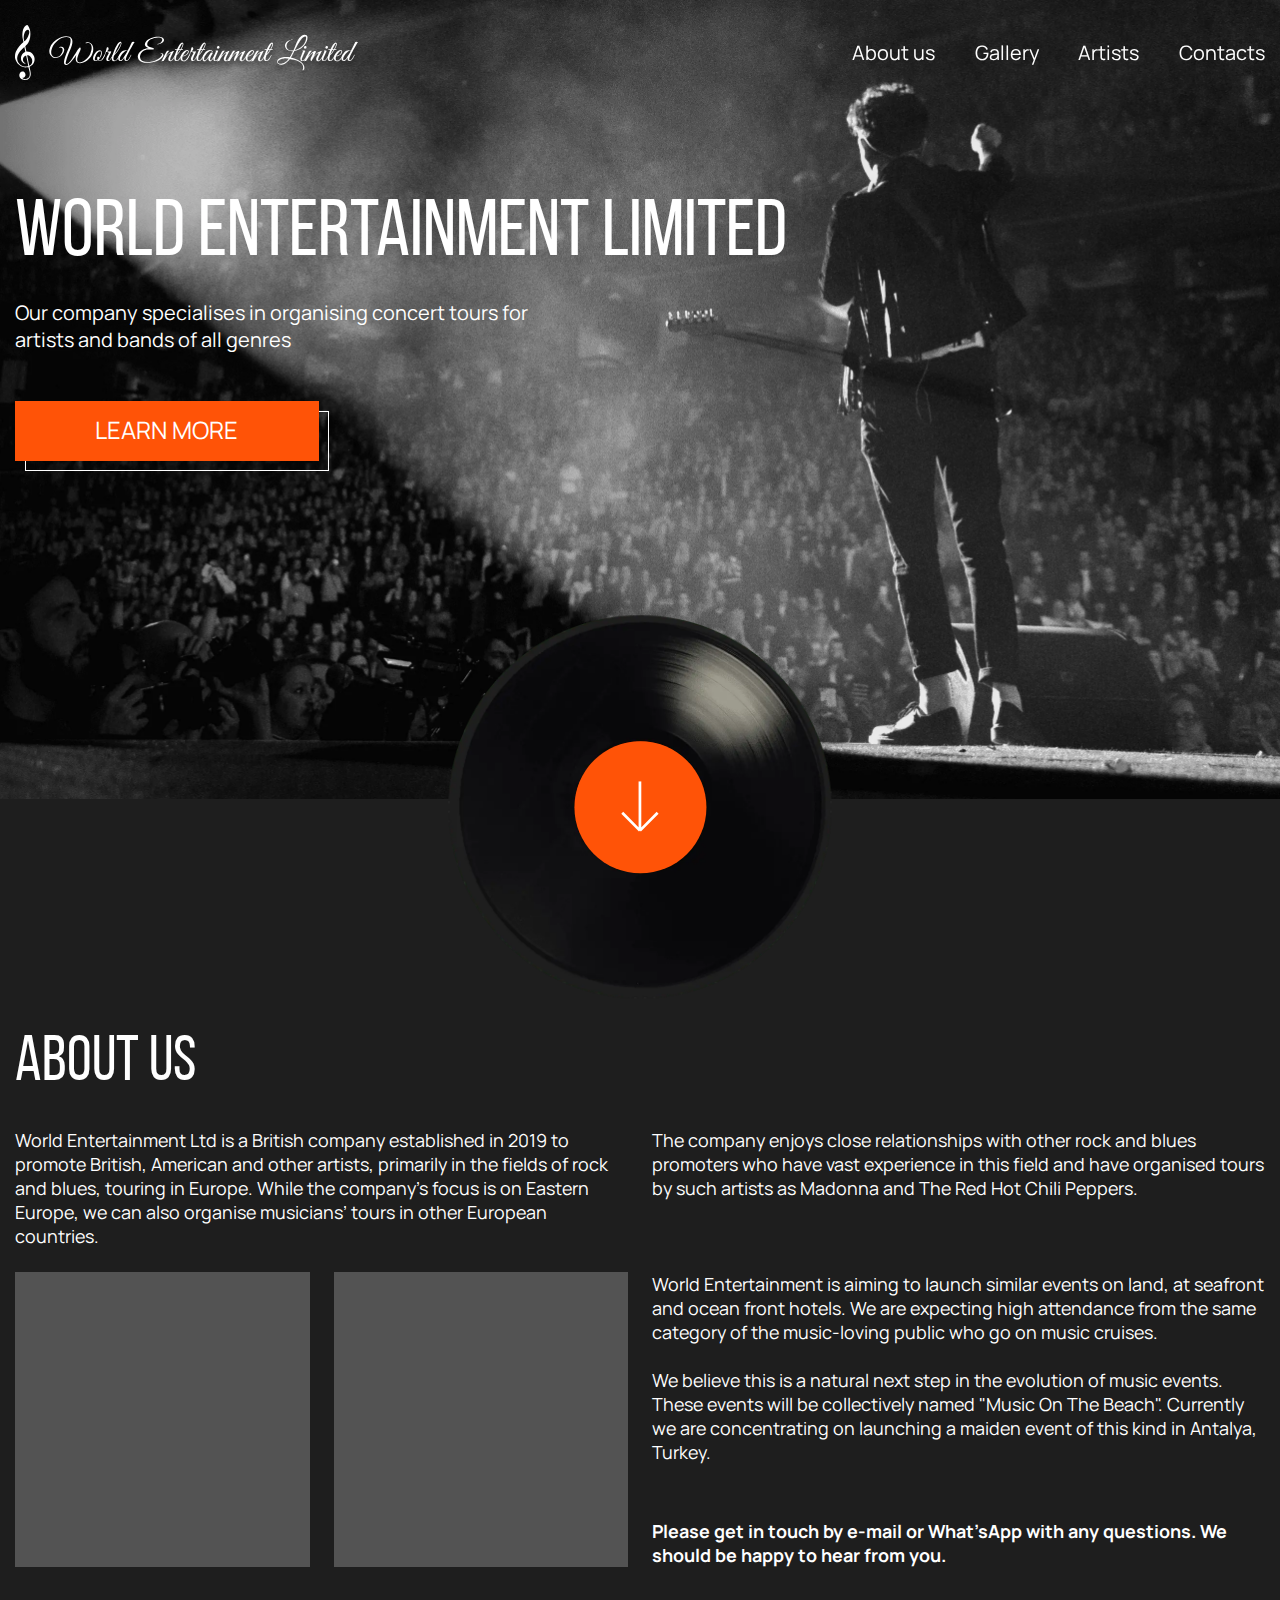
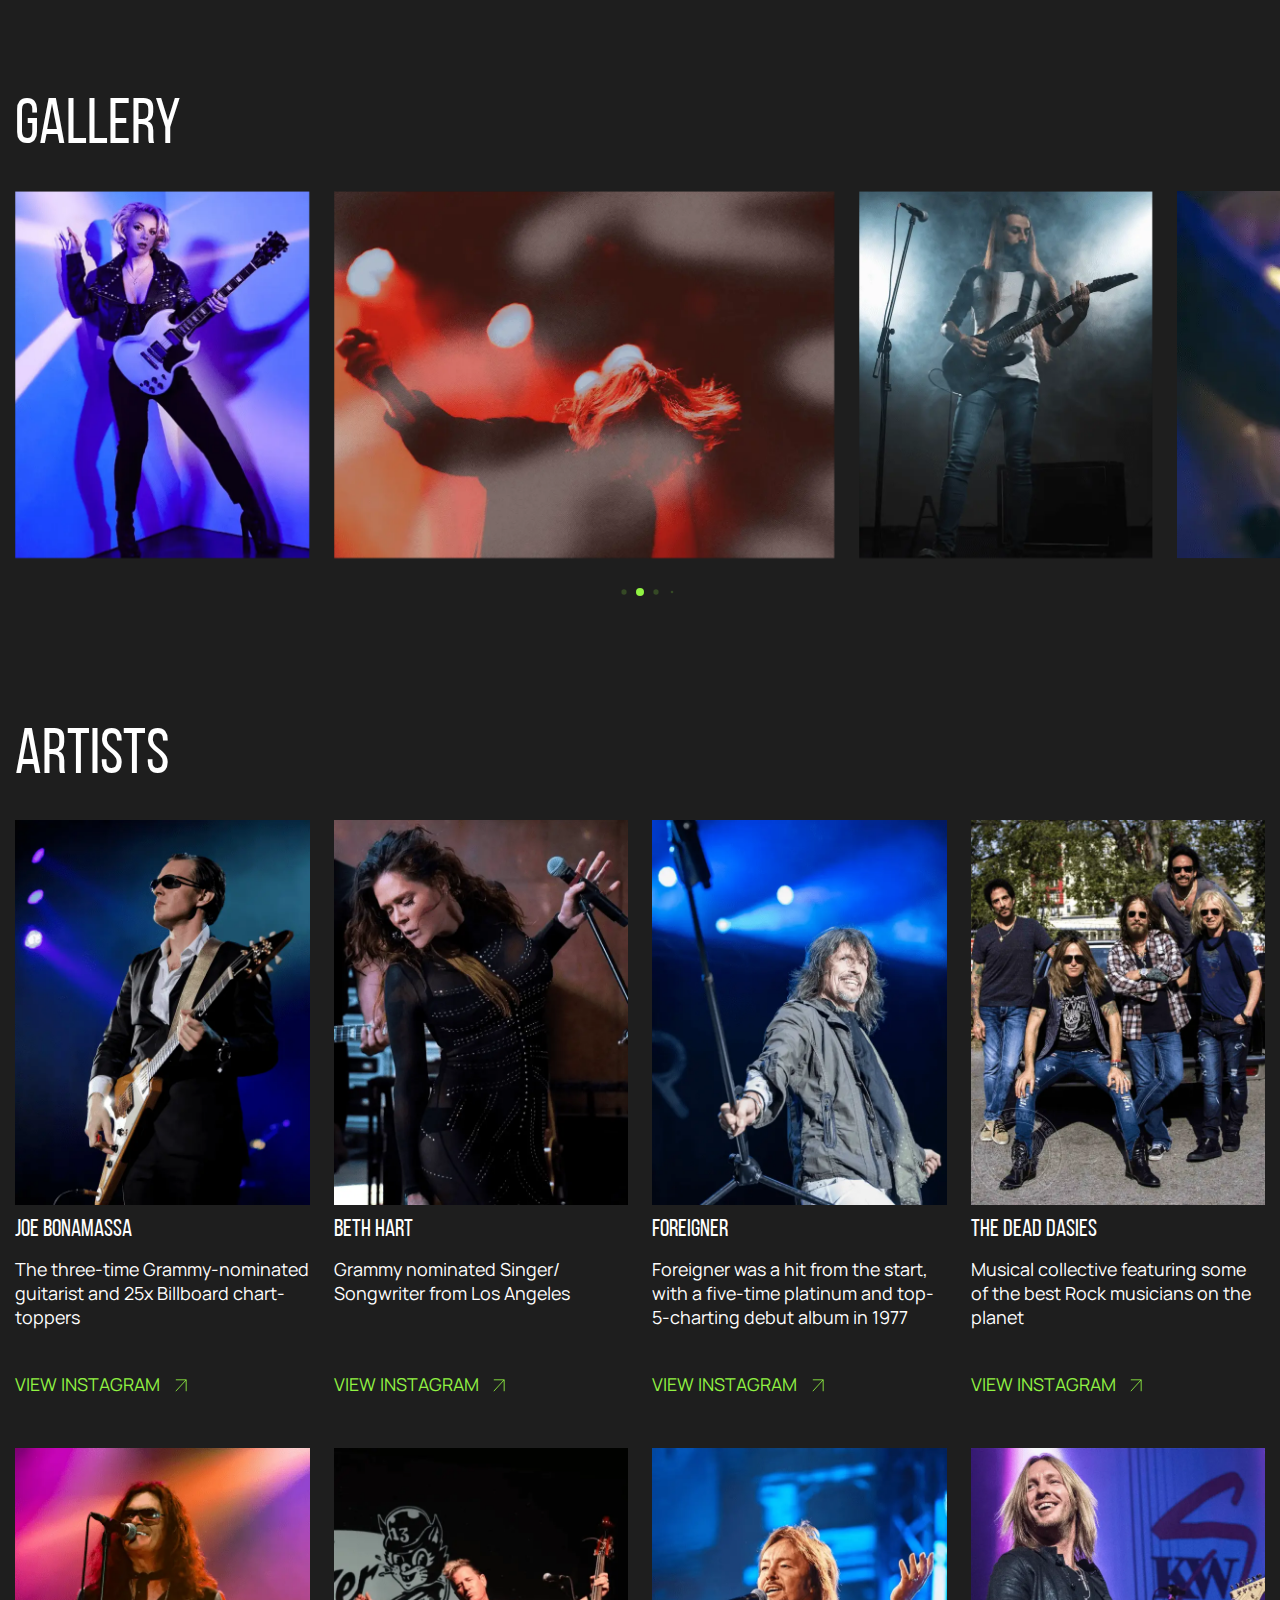
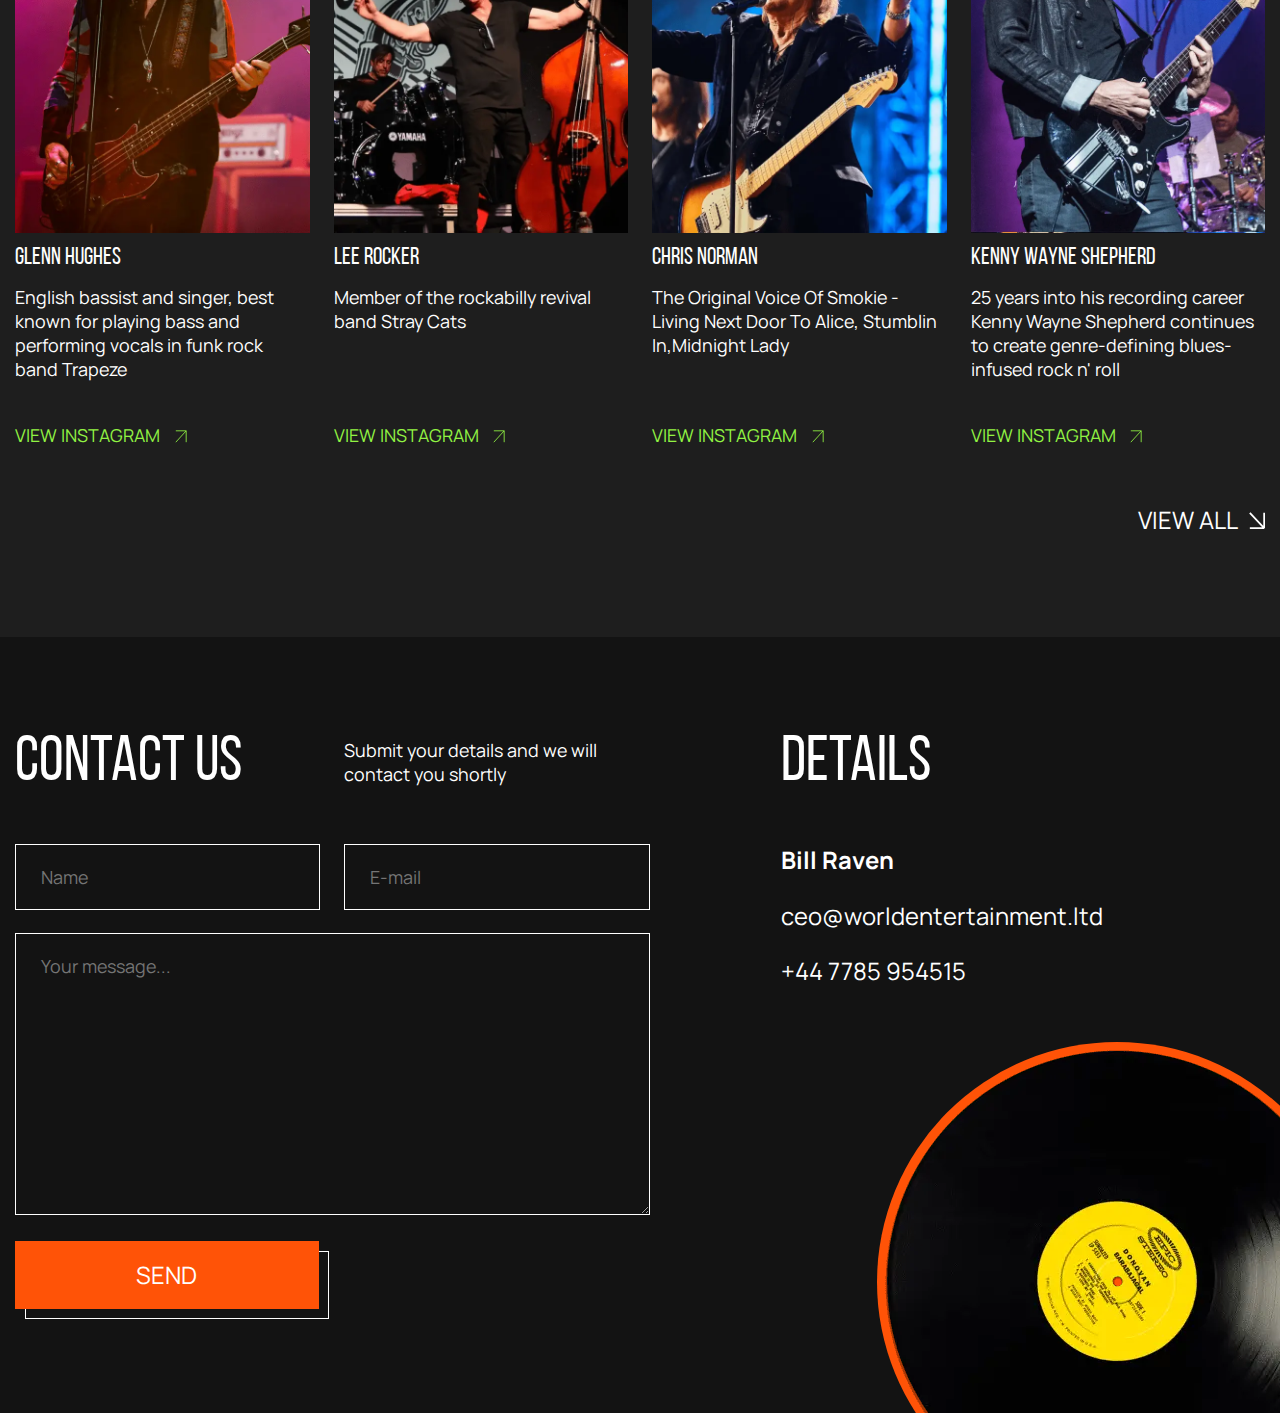
==== commit 7df736e0: "Updates" ====
--- a/index.html
+++ b/index.html
@@ -1 +1 @@
-<!doctype html><html lang="ru"><head><meta charset="UTF-8"><meta http-equiv="X-UA-Compatible" content="IE=edge"><meta name="viewport" content="width=device-width,initial-scale=1"><link rel="shortcut icon" href="favicon.ico" type="image/x-icon"><link rel="stylesheet" href="css/style.min.css?_v=20230713224819"><title>WORLD</title></head><body><div class="wrapper"><header class="header"><div class="header__container"><a href="#" class="header__logo logo"><img src="images/Logo.svg" alt="World Enterlainment Limitet"></a><nav class="header__menu menu"><ul class="menu__list"><li class="menu__item"><a href="#about" class="menu__link">About us</a></li><li class="menu__item"><a href="#gallery" class="menu__link">Gallery</a></li><li class="menu__item"><a href="#artists" class="menu__link">Artists</a></li><li class="menu__item"><a href="#contacts" class="menu__link">Contacts</a></li></ul></nav><button class="header__burger icon-menu"><span></span></button></div></header><main class="page"><div data-observ></div><div class="world"><div class="world__container"><h1 class="world__title">World Entertainment Limited</h1><p class="world__text">Our company specialises in organising concert tours for artists and bands of all genres</p><div class="world__button-row"><a href="#about" class="button world__button">learn more</a><div class="button__line world__button-line"></div></div></div></div><div class="about" id="about"><div class="about__container"><div class="about__record record-about"><picture><source srcset="images/record-about-img.webp" type="image/webp"><img src="images/record-about-img.png" alt="" class="record-about__img"></picture><div class="record-about__button-row"><a href="#artists" class="record-about__button"><img src="images/record-about-str.svg" alt=""></a></div></div><h2 class="about__title">about us</h2><div class="about__text"><p>World Entertainment Ltd is a British company established in 2019 to promote British, American and other artists, primarily in the fields of rock and blues, touring in Europe. While the company’s focus is on Eastern Europe, we can also organise musicians’ tours in other European countries.</p><p>The company enjoys close relationships with other rock and blues promoters who have vast experience in this field and have organised tours by such artists as Madonna and The Red Hot Chili Peppers.</p></div><div class="about__row"><div class="about__left left-about"><div class="left-about__row-img"><div class="left-about__img"><picture><source srcset="images/left-about-img.webp" type="image/webp"><img src="images/left-about-img.png" alt="" class="left-about__img"></picture></div><div class="left-about__img"><picture><source srcset="images/left-about-img.webp" type="image/webp"><img src="images/left-about-img.png" alt="" class="left-about__img"></picture></div></div></div><div class="about__right right-about"><p class="right-about__text">World Entertainment is aiming to launch similar events on land, at seafront and ocean front hotels. We are expecting high attendance from the same category of the music-loving public who go on music cruises.</p><p class="right-about__text">We believe this is a natural next step in the evolution of music events. These events will be collectively named "Music On The Beach". Currently we are concentrating on launching a maiden event of this kind in Antalya, Turkey.</p><p class="right-about__text-bold">Please get in touch by e-mail or What’sApp with any questions. We should be happy to hear from you.</p></div></div></div></div><div class="gallery" id="gallery"><div class="gallery__container"><h2 class="gallery__title">Gallery</h2><div class="gallery__row"><div class="gallery__swiper"><div class="gallery__wrapper swiper-wrapper"><div class="gallery__slide slide-gallery swiper-slide"><picture><source srcset="images/gallery-item1.webp" type="image/webp"><img src="images/gallery-item1.png" alt="" class="gallery__img"></picture></div><div class="gallery__slide slide-gallery swiper-slide"><picture><source srcset="images/gallery-item2.webp" type="image/webp"><img src="images/gallery-item2.png" alt="" class="gallery__img"></picture></div><div class="gallery__slide slide-gallery swiper-slide"><picture><source srcset="images/gallery-item3.webp" type="image/webp"><img src="images/gallery-item3.png" alt="" class="gallery__img"></picture></div><div class="gallery__slide slide-gallery swiper-slide"><picture><source srcset="images/gallery-item4.webp" type="image/webp"><img src="images/gallery-item4.png" alt="" class="gallery__img"></picture></div><div class="gallery__slide slide-gallery swiper-slide"><picture><source srcset="images/gallery-item5.webp" type="image/webp"><img src="images/gallery-item5.png" alt="" class="gallery__img"></picture></div><div class="gallery__slide slide-gallery swiper-slide"><picture><source srcset="images/gallery-item1.webp" type="image/webp"><img src="images/gallery-item1.png" alt="" class="gallery__img"></picture></div><div class="gallery__slide slide-gallery swiper-slide"><picture><source srcset="images/gallery-item2.webp" type="image/webp"><img src="images/gallery-item2.png" alt="" class="gallery__img"></picture></div><div class="gallery__slide slide-gallery swiper-slide"><picture><source srcset="images/gallery-item3.webp" type="image/webp"><img src="images/gallery-item3.png" alt="" class="gallery__img"></picture></div><div class="gallery__slide slide-gallery swiper-slide"><picture><source srcset="images/gallery-item4.webp" type="image/webp"><img src="images/gallery-item4.png" alt="" class="gallery__img"></picture></div><div class="gallery__slide slide-gallery swiper-slide"><picture><source srcset="images/gallery-item5.webp" type="image/webp"><img src="images/gallery-item5.png" alt="" class="gallery__img"></picture></div></div></div><div class="gallery__pagination"></div></div></div></div><div class="artists" id="artists"><div class="artists__container"><h2 class="artists__title">Artists</h2><div class="artists__row"><div class="artists__item item-artists"><div class="item-artists__body"><div class="item-artists___row-img"><picture><source srcset="images/item-artists1.webp" type="image/webp"><img src="images/item-artists1.png" alt="" class="item-artists__img"></picture></div><h3 class="item-artists__title">Joe Bonamassa</h3><p class="item-artists__text">The three-time Grammy-nominated guitarist and 25x Billboard chart-toppers</p><div class="item-artists__button-row"><a href="#" class="item-artists__button">View instagram</a></div></div></div><div class="artists__item item-artists"><div class="item-artists__body"><div class="item-artists___row-img"><picture><source srcset="images/item-artists2.webp" type="image/webp"><img src="images/item-artists2.png" alt="" class="item-artists__img"></picture></div><h3 class="item-artists__title">Beth hart</h3><p class="item-artists__text">Grammy nominated Singer/ Songwriter from Los Angeles</p><div class="item-artists__button-row"><a href="#" class="item-artists__button">View instagram</a></div></div></div><div class="artists__item item-artists"><div class="item-artists__body"><div class="item-artists___row-img"><picture><source srcset="images/item-artists3.webp" type="image/webp"><img src="images/item-artists3.png" alt="" class="item-artists__img"></picture></div><h3 class="item-artists__title">Foreigner</h3><p class="item-artists__text">Foreigner was a hit from the start, with a five-time platinum and top-5-charting debut album in 1977</p><div class="item-artists__button-row"><a href="#" class="item-artists__button">View instagram</a></div></div></div><div class="artists__item item-artists"><div class="item-artists__body"><div class="item-artists___row-img"><picture><source srcset="images/item-artists4.webp" type="image/webp"><img src="images/item-artists4.png" alt="" class="item-artists__img"></picture></div><h3 class="item-artists__title">The Dead Dasies</h3><p class="item-artists__text">Musical collective featuring some of the best Rock musicians on the planet</p><div class="item-artists__button-row"><a href="#" class="item-artists__button">View instagram</a></div></div></div><div class="artists__item item-artists _close-mob-item"><div class="item-artists__body"><div class="item-artists___row-img"><picture><source srcset="images/item-artists5.webp" type="image/webp"><img src="images/item-artists5.png" alt="" class="item-artists__img"></picture></div><h3 class="item-artists__title">Glenn Hughes</h3><p class="item-artists__text">English bassist and singer, best known for playing bass and performing vocals in funk rock band Trapeze</p><div class="item-artists__button-row"><a href="#" class="item-artists__button">View instagram</a></div></div></div><div class="artists__item item-artists _close-mob-item"><div class="item-artists__body"><div class="item-artists___row-img"><picture><source srcset="images/item-artists6.webp" type="image/webp"><img src="images/item-artists6.png" alt="" class="item-artists__img"></picture></div><h3 class="item-artists__title">Lee Rocker</h3><p class="item-artists__text">Member of the rockabilly revival band Stray Cats</p><div class="item-artists__button-row"><a href="#" class="item-artists__button">View instagram</a></div></div></div><div class="artists__item item-artists _close-mob-item"><div class="item-artists__body"><div class="item-artists___row-img"><picture><source srcset="images/item-artists7.webp" type="image/webp"><img src="images/item-artists7.png" alt="" class="item-artists__img"></picture></div><h3 class="item-artists__title">Chris Norman</h3><p class="item-artists__text">The Original Voice Of Smokie - Living Next Door To Alice, Stumblin In,Midnight Lady</p><div class="item-artists__button-row"><a href="#" class="item-artists__button">View instagram</a></div></div></div><div class="artists__item item-artists _close-mob-item"><div class="item-artists__body"><div class="item-artists___row-img"><picture><source srcset="images/item-artists8.webp" type="image/webp"><img src="images/item-artists8.png" alt="" class="item-artists__img"></picture></div><h3 class="item-artists__title">Kenny Wayne Shepherd</h3><p class="item-artists__text">25 years into his recording career Kenny Wayne Shepherd continues to create genre-defining blues-infused rock n' roll</p><div class="item-artists__button-row"><a href="#" class="item-artists__button">View instagram</a></div></div></div><div class="artists__item item-artists _close-item"><div class="item-artists__body"><div class="item-artists___row-img"><picture><source srcset="images/item-artists1.webp" type="image/webp"><img src="images/item-artists1.png" alt="" class="item-artists__img"></picture></div><h3 class="item-artists__title">Joe Bonamassa</h3><p class="item-artists__text">The three-time Grammy-nominated guitarist and 25x Billboard chart-toppers</p><div class="item-artists__button-row"><a href="#" class="item-artists__button">View instagram</a></div></div></div><div class="artists__item item-artists _close-item"><div class="item-artists__body"><div class="item-artists___row-img"><picture><source srcset="images/item-artists2.webp" type="image/webp"><img src="images/item-artists2.png" alt="" class="item-artists__img"></picture></div><h3 class="item-artists__title">Beth hart</h3><p class="item-artists__text">Grammy nominated Singer/ Songwriter from Los Angeles</p><div class="item-artists__button-row"><a href="#" class="item-artists__button">View instagram</a></div></div></div><div class="artists__item item-artists _close-item"><div class="item-artists__body"><div class="item-artists___row-img"><picture><source srcset="images/item-artists3.webp" type="image/webp"><img src="images/item-artists3.png" alt="" class="item-artists__img"></picture></div><h3 class="item-artists__title">Foreigner</h3><p class="item-artists__text">Foreigner was a hit from the start, with a five-time platinum and top-5-charting debut album in 1977</p><div class="item-artists__button-row"><a href="#" class="item-artists__button">View instagram</a></div></div></div><div class="artists__item item-artists _close-item"><div class="item-artists__body"><div class="item-artists___row-img"><picture><source srcset="images/item-artists4.webp" type="image/webp"><img src="images/item-artists4.png" alt="" class="item-artists__img"></picture></div><h3 class="item-artists__title">The Dead Dasies</h3><p class="item-artists__text">Musical collective featuring some of the best Rock musicians on the planet</p><div class="item-artists__button-row"><a href="#" class="item-artists__button">View instagram</a></div></div></div><div class="artists__item item-artists _close-item"><div class="item-artists__body"><div class="item-artists___row-img"><picture><source srcset="images/item-artists5.webp" type="image/webp"><img src="images/item-artists5.png" alt="" class="item-artists__img"></picture></div><h3 class="item-artists__title">Glenn Hughes</h3><p class="item-artists__text">English bassist and singer, best known for playing bass and performing vocals in funk rock band Trapeze</p><div class="item-artists__button-row"><a href="#" class="item-artists__button">View instagram</a></div></div></div><div class="artists__item item-artists _close-item"><div class="item-artists__body"><div class="item-artists___row-img"><picture><source srcset="images/item-artists6.webp" type="image/webp"><img src="images/item-artists6.png" alt="" class="item-artists__img"></picture></div><h3 class="item-artists__title">Lee Rocker</h3><p class="item-artists__text">Member of the rockabilly revival band Stray Cats</p><div class="item-artists__button-row"><a href="#" class="item-artists__button">View instagram</a></div></div></div><div class="artists__item item-artists _close-item"><div class="item-artists__body"><div class="item-artists___row-img"><picture><source srcset="images/item-artists7.webp" type="image/webp"><img src="images/item-artists7.png" alt="" class="item-artists__img"></picture></div><h3 class="item-artists__title">Chris Norman</h3><p class="item-artists__text">The Original Voice Of Smokie - Living Next Door To Alice, Stumblin In,Midnight Lady</p><div class="item-artists__button-row"><a href="#" class="item-artists__button">View instagram</a></div></div></div><div class="artists__item item-artists _close-item"><div class="item-artists__body"><div class="item-artists___row-img"><picture><source srcset="images/item-artists8.webp" type="image/webp"><img src="images/item-artists8.png" alt="" class="item-artists__img"></picture></div><h3 class="item-artists__title">Kenny Wayne Shepherd</h3><p class="item-artists__text">25 years into his recording career Kenny Wayne Shepherd continues to create genre-defining blues-infused rock n' roll</p><div class="item-artists__button-row"><a href="#" class="item-artists__button">View instagram</a></div></div></div></div><div class="artists__button-row"><div class="artists__button">View all</div></div></div></div><div class="button-close _overlay-bg artists-popup" data-popup="artists-popup"><div class="artists-popup__container"><div class="artists-popup__row"><div class="button-close artists-popup__button-close load"></div></div></div></div></main><footer class="footer" id="contacts"><div class="footer__container"><div class="footer__row"><div class="contact-footer footer__contact"><div class="contact-footer__title"><h2>COntact us</h2><p>Submit your details and we will contact you shortly</p></div><form action="#" class="footer-form form__body" id="form-contacts"><div class="form__item"><label for="formPopupName" class="form__label form__label-name"></label> <input type="text" id="formPopupName" name="name" class="text _req form__input form__input-name" placeholder="Name"></div><div class="form__item"><label for="formPopupTel" class="form__label form-poup__label-tel"></label> <input type="mail" id="formPopupMail" name="mail" class="text _req form__input _email" placeholder="E-mail"></div><div class="form__item"><textarea name="text" id="text" cols="30" rows="10" placeholder="Your message..." class="text"></textarea></div><div class="form__button-row"><button type="submit" class="button form-popup__button">send</button><div class="button__line"></div></div></form></div><div class="details-footer footer__details"><h2 class="details-footer__title">details</h2><p class="details-footer__name">Bill Raven</p><a href="mailto:ceo@worldentertainment.ltd" class="details-footer__mail">ceo@worldentertainment.ltd </a><a href="tel:447785954515" class="details-footer__number">+44 7785 954515</a></div></div></div><div class="footer__record record-footer"><picture><source srcset="images/record-footer-img.webp" type="image/webp"><img src="images/record-footer-img.png" alt="" class="record-footer__img"></picture></div></footer><div class="_overlay-bg popup-thanks" data-popup="popup-thanks"><div class="popup-thanks__container"><div class="popup-thanks__row"><div class="button-close artists-popup__button-close"></div><h2 class="popup-thanks__title">Your application has been sent!</h2></div></div></div></div><script src="js/app.min.js?_v=20230713224819"></script></body></html>+<!doctype html><html lang="ru"><head><meta charset="UTF-8"><meta http-equiv="X-UA-Compatible" content="IE=edge"><meta name="viewport" content="width=device-width,initial-scale=1"><link rel="shortcut icon" href="favicon.ico" type="image/x-icon"><link rel="stylesheet" href="css/style.min.css?_v=20230713225633"><title>WORLD</title></head><body><div class="wrapper"><header class="header"><div class="header__container"><a href="#" class="header__logo logo"><img src="images/Logo.svg" alt="World Enterlainment Limitet"></a><nav class="header__menu menu"><ul class="menu__list"><li class="menu__item"><a href="#about" class="menu__link">About us</a></li><li class="menu__item"><a href="#gallery" class="menu__link">Gallery</a></li><li class="menu__item"><a href="#artists" class="menu__link">Artists</a></li><li class="menu__item"><a href="#contacts" class="menu__link">Contacts</a></li></ul></nav><button class="header__burger icon-menu"><span></span></button></div></header><main class="page"><div data-observ></div><div class="world"><div class="world__container"><h1 class="world__title">World Entertainment Limited</h1><p class="world__text">Our company specialises in organising concert tours for artists and bands of all genres</p><div class="world__button-row"><a href="#about" class="button world__button">learn more</a><div class="button__line world__button-line"></div></div></div></div><div class="about" id="about"><div class="about__container"><div class="about__record record-about"><picture><source srcset="images/record-about-img.webp" type="image/webp"><img src="images/record-about-img.png" alt="" class="record-about__img"></picture><div class="record-about__button-row"><a href="#artists" class="record-about__button"><img src="images/record-about-str.svg" alt=""></a></div></div><h2 class="about__title">about us</h2><div class="about__text"><p>World Entertainment Ltd is a British company established in 2019 to promote British, American and other artists, primarily in the fields of rock and blues, touring in Europe. While the company’s focus is on Eastern Europe, we can also organise musicians’ tours in other European countries.</p><p>The company enjoys close relationships with other rock and blues promoters who have vast experience in this field and have organised tours by such artists as Madonna and The Red Hot Chili Peppers.</p></div><div class="about__row"><div class="about__left left-about"><div class="left-about__row-img"><div class="left-about__img"><picture><source srcset="images/left-about-img.webp" type="image/webp"><img src="images/left-about-img.png" alt="" class="left-about__img"></picture></div><div class="left-about__img"><picture><source srcset="images/left-about-img.webp" type="image/webp"><img src="images/left-about-img.png" alt="" class="left-about__img"></picture></div></div></div><div class="about__right right-about"><p class="right-about__text">World Entertainment is aiming to launch similar events on land, at seafront and ocean front hotels. We are expecting high attendance from the same category of the music-loving public who go on music cruises.</p><p class="right-about__text">We believe this is a natural next step in the evolution of music events. These events will be collectively named "Music On The Beach". Currently we are concentrating on launching a maiden event of this kind in Antalya, Turkey.</p><p class="right-about__text-bold">Please get in touch by e-mail or What’sApp with any questions. We should be happy to hear from you.</p></div></div></div></div><div class="gallery" id="gallery"><div class="gallery__container"><h2 class="gallery__title">Gallery</h2><div class="gallery__row"><div class="gallery__swiper"><div class="gallery__wrapper swiper-wrapper"><div class="gallery__slide slide-gallery swiper-slide"><picture><source srcset="images/gallery-item1.webp" type="image/webp"><img src="images/gallery-item1.png" alt="" class="gallery__img"></picture></div><div class="gallery__slide slide-gallery swiper-slide"><picture><source srcset="images/gallery-item2.webp" type="image/webp"><img src="images/gallery-item2.png" alt="" class="gallery__img"></picture></div><div class="gallery__slide slide-gallery swiper-slide"><picture><source srcset="images/gallery-item3.webp" type="image/webp"><img src="images/gallery-item3.png" alt="" class="gallery__img"></picture></div><div class="gallery__slide slide-gallery swiper-slide"><picture><source srcset="images/gallery-item4.webp" type="image/webp"><img src="images/gallery-item4.png" alt="" class="gallery__img"></picture></div><div class="gallery__slide slide-gallery swiper-slide"><picture><source srcset="images/gallery-item5.webp" type="image/webp"><img src="images/gallery-item5.png" alt="" class="gallery__img"></picture></div><div class="gallery__slide slide-gallery swiper-slide"><picture><source srcset="images/gallery-item1.webp" type="image/webp"><img src="images/gallery-item1.png" alt="" class="gallery__img"></picture></div><div class="gallery__slide slide-gallery swiper-slide"><picture><source srcset="images/gallery-item2.webp" type="image/webp"><img src="images/gallery-item2.png" alt="" class="gallery__img"></picture></div><div class="gallery__slide slide-gallery swiper-slide"><picture><source srcset="images/gallery-item3.webp" type="image/webp"><img src="images/gallery-item3.png" alt="" class="gallery__img"></picture></div><div class="gallery__slide slide-gallery swiper-slide"><picture><source srcset="images/gallery-item4.webp" type="image/webp"><img src="images/gallery-item4.png" alt="" class="gallery__img"></picture></div><div class="gallery__slide slide-gallery swiper-slide"><picture><source srcset="images/gallery-item5.webp" type="image/webp"><img src="images/gallery-item5.png" alt="" class="gallery__img"></picture></div></div></div><div class="gallery__pagination"></div></div></div></div><div class="artists" id="artists"><div class="artists__container"><h2 class="artists__title">Artists</h2><div class="artists__row"><div class="artists__item item-artists"><div class="item-artists__body"><div class="item-artists___row-img"><picture><source srcset="images/item-artists1.webp" type="image/webp"><img src="images/item-artists1.png" alt="" class="item-artists__img"></picture></div><h3 class="item-artists__title">Joe Bonamassa</h3><p class="item-artists__text">The three-time Grammy-nominated guitarist and 25x Billboard chart-toppers</p><div class="item-artists__button-row"><a href="#" class="item-artists__button">View instagram</a></div></div></div><div class="artists__item item-artists"><div class="item-artists__body"><div class="item-artists___row-img"><picture><source srcset="images/item-artists2.webp" type="image/webp"><img src="images/item-artists2.png" alt="" class="item-artists__img"></picture></div><h3 class="item-artists__title">Beth hart</h3><p class="item-artists__text">Grammy nominated Singer/ Songwriter from Los Angeles</p><div class="item-artists__button-row"><a href="#" class="item-artists__button">View instagram</a></div></div></div><div class="artists__item item-artists"><div class="item-artists__body"><div class="item-artists___row-img"><picture><source srcset="images/item-artists3.webp" type="image/webp"><img src="images/item-artists3.png" alt="" class="item-artists__img"></picture></div><h3 class="item-artists__title">Foreigner</h3><p class="item-artists__text">Foreigner was a hit from the start, with a five-time platinum and top-5-charting debut album in 1977</p><div class="item-artists__button-row"><a href="#" class="item-artists__button">View instagram</a></div></div></div><div class="artists__item item-artists"><div class="item-artists__body"><div class="item-artists___row-img"><picture><source srcset="images/item-artists4.webp" type="image/webp"><img src="images/item-artists4.png" alt="" class="item-artists__img"></picture></div><h3 class="item-artists__title">The Dead Dasies</h3><p class="item-artists__text">Musical collective featuring some of the best Rock musicians on the planet</p><div class="item-artists__button-row"><a href="#" class="item-artists__button">View instagram</a></div></div></div><div class="artists__item item-artists _close-mob-item"><div class="item-artists__body"><div class="item-artists___row-img"><picture><source srcset="images/item-artists5.webp" type="image/webp"><img src="images/item-artists5.png" alt="" class="item-artists__img"></picture></div><h3 class="item-artists__title">Glenn Hughes</h3><p class="item-artists__text">English bassist and singer, best known for playing bass and performing vocals in funk rock band Trapeze</p><div class="item-artists__button-row"><a href="#" class="item-artists__button">View instagram</a></div></div></div><div class="artists__item item-artists _close-mob-item"><div class="item-artists__body"><div class="item-artists___row-img"><picture><source srcset="images/item-artists6.webp" type="image/webp"><img src="images/item-artists6.png" alt="" class="item-artists__img"></picture></div><h3 class="item-artists__title">Lee Rocker</h3><p class="item-artists__text">Member of the rockabilly revival band Stray Cats</p><div class="item-artists__button-row"><a href="#" class="item-artists__button">View instagram</a></div></div></div><div class="artists__item item-artists _close-mob-item"><div class="item-artists__body"><div class="item-artists___row-img"><picture><source srcset="images/item-artists7.webp" type="image/webp"><img src="images/item-artists7.png" alt="" class="item-artists__img"></picture></div><h3 class="item-artists__title">Chris Norman</h3><p class="item-artists__text">The Original Voice Of Smokie - Living Next Door To Alice, Stumblin In,Midnight Lady</p><div class="item-artists__button-row"><a href="#" class="item-artists__button">View instagram</a></div></div></div><div class="artists__item item-artists _close-mob-item"><div class="item-artists__body"><div class="item-artists___row-img"><picture><source srcset="images/item-artists8.webp" type="image/webp"><img src="images/item-artists8.png" alt="" class="item-artists__img"></picture></div><h3 class="item-artists__title">Kenny Wayne Shepherd</h3><p class="item-artists__text">25 years into his recording career Kenny Wayne Shepherd continues to create genre-defining blues-infused rock n' roll</p><div class="item-artists__button-row"><a href="#" class="item-artists__button">View instagram</a></div></div></div><div class="artists__item item-artists _close-item"><div class="item-artists__body"><div class="item-artists___row-img"><picture><source srcset="images/item-artists1.webp" type="image/webp"><img src="images/item-artists1.png" alt="" class="item-artists__img"></picture></div><h3 class="item-artists__title">Joe Bonamassa</h3><p class="item-artists__text">The three-time Grammy-nominated guitarist and 25x Billboard chart-toppers</p><div class="item-artists__button-row"><a href="#" class="item-artists__button">View instagram</a></div></div></div><div class="artists__item item-artists _close-item"><div class="item-artists__body"><div class="item-artists___row-img"><picture><source srcset="images/item-artists2.webp" type="image/webp"><img src="images/item-artists2.png" alt="" class="item-artists__img"></picture></div><h3 class="item-artists__title">Beth hart</h3><p class="item-artists__text">Grammy nominated Singer/ Songwriter from Los Angeles</p><div class="item-artists__button-row"><a href="#" class="item-artists__button">View instagram</a></div></div></div><div class="artists__item item-artists _close-item"><div class="item-artists__body"><div class="item-artists___row-img"><picture><source srcset="images/item-artists3.webp" type="image/webp"><img src="images/item-artists3.png" alt="" class="item-artists__img"></picture></div><h3 class="item-artists__title">Foreigner</h3><p class="item-artists__text">Foreigner was a hit from the start, with a five-time platinum and top-5-charting debut album in 1977</p><div class="item-artists__button-row"><a href="#" class="item-artists__button">View instagram</a></div></div></div><div class="artists__item item-artists _close-item"><div class="item-artists__body"><div class="item-artists___row-img"><picture><source srcset="images/item-artists4.webp" type="image/webp"><img src="images/item-artists4.png" alt="" class="item-artists__img"></picture></div><h3 class="item-artists__title">The Dead Dasies</h3><p class="item-artists__text">Musical collective featuring some of the best Rock musicians on the planet</p><div class="item-artists__button-row"><a href="#" class="item-artists__button">View instagram</a></div></div></div><div class="artists__item item-artists _close-item"><div class="item-artists__body"><div class="item-artists___row-img"><picture><source srcset="images/item-artists5.webp" type="image/webp"><img src="images/item-artists5.png" alt="" class="item-artists__img"></picture></div><h3 class="item-artists__title">Glenn Hughes</h3><p class="item-artists__text">English bassist and singer, best known for playing bass and performing vocals in funk rock band Trapeze</p><div class="item-artists__button-row"><a href="#" class="item-artists__button">View instagram</a></div></div></div><div class="artists__item item-artists _close-item"><div class="item-artists__body"><div class="item-artists___row-img"><picture><source srcset="images/item-artists6.webp" type="image/webp"><img src="images/item-artists6.png" alt="" class="item-artists__img"></picture></div><h3 class="item-artists__title">Lee Rocker</h3><p class="item-artists__text">Member of the rockabilly revival band Stray Cats</p><div class="item-artists__button-row"><a href="#" class="item-artists__button">View instagram</a></div></div></div><div class="artists__item item-artists _close-item"><div class="item-artists__body"><div class="item-artists___row-img"><picture><source srcset="images/item-artists7.webp" type="image/webp"><img src="images/item-artists7.png" alt="" class="item-artists__img"></picture></div><h3 class="item-artists__title">Chris Norman</h3><p class="item-artists__text">The Original Voice Of Smokie - Living Next Door To Alice, Stumblin In,Midnight Lady</p><div class="item-artists__button-row"><a href="#" class="item-artists__button">View instagram</a></div></div></div><div class="artists__item item-artists _close-item"><div class="item-artists__body"><div class="item-artists___row-img"><picture><source srcset="images/item-artists8.webp" type="image/webp"><img src="images/item-artists8.png" alt="" class="item-artists__img"></picture></div><h3 class="item-artists__title">Kenny Wayne Shepherd</h3><p class="item-artists__text">25 years into his recording career Kenny Wayne Shepherd continues to create genre-defining blues-infused rock n' roll</p><div class="item-artists__button-row"><a href="#" class="item-artists__button">View instagram</a></div></div></div></div><div class="artists__button-row"><div class="artists__button">View all</div></div></div></div><div class="button-close _overlay-bg artists-popup" data-popup="artists-popup"><div class="artists-popup__container"><div class="artists-popup__row"><div class="button-close artists-popup__button-close load"></div></div></div></div></main><footer class="footer" id="contacts"><div class="footer__container"><div class="footer__row"><div class="contact-footer footer__contact"><div class="contact-footer__title"><h2>COntact us</h2><p>Submit your details and we will contact you shortly</p></div><form action="#" class="footer-form form__body" id="form-contacts"><div class="form__item"><label for="formPopupName" class="form__label form__label-name"></label> <input type="text" id="formPopupName" name="name" class="text _req form__input form__input-name" placeholder="Name"></div><div class="form__item"><label for="formPopupTel" class="form__label form-poup__label-tel"></label> <input type="mail" id="formPopupMail" name="mail" class="text _req form__input _email" placeholder="E-mail"></div><div class="form__item"><textarea name="text" id="text" cols="30" rows="10" placeholder="Your message..." class="text"></textarea></div><div class="form__button-row"><button type="submit" class="button form-popup__button">send</button><div class="button__line"></div></div></form></div><div class="details-footer footer__details"><h2 class="details-footer__title">details</h2><p class="details-footer__name">Bill Raven</p><a href="mailto:ceo@worldentertainment.ltd" class="details-footer__mail">ceo@worldentertainment.ltd </a><a href="tel:447785954515" class="details-footer__number">+44 7785 954515</a></div></div></div><div class="footer__record record-footer"><picture><source srcset="images/record-footer-img.webp" type="image/webp"><img src="images/record-footer-img.png" alt="" class="record-footer__img"></picture></div></footer><div class="_overlay-bg popup-thanks" data-popup="popup-thanks"><div class="popup-thanks__container"><div class="popup-thanks__row"><div class="button-close artists-popup__button-close"></div><h2 class="popup-thanks__title">Your application has been sent!</h2></div></div></div></div><script src="js/app.min.js?_v=20230713225633"></script></body></html>--- a/css/style.min.css
+++ b/css/style.min.css
@@ -1 +1 @@
-@charset "UTF-8";@font-face{font-family:Manrope;font-display:swap;src:url(../fonts/Manrope-Bold.woff2) format("woff2"),url(../fonts/Manrope-Bold.woff) format("woff");font-weight:700;font-style:normal}@font-face{font-family:Manrope;font-display:swap;src:url(../fonts/Manrope-Regular.woff2) format("woff2"),url(../fonts/Manrope-Regular.woff) format("woff");font-weight:400;font-style:normal}@font-face{font-family:bebasneueregular;font-display:swap;src:url(../fonts/bebasneueregular.woff2) format("woff2"),url(../fonts/bebasneueregular.woff) format("woff");font-weight:400;font-style:normal}@font-face{font-family:Manrope;font-display:swap;src:url(../fonts/Manrope-Light.woff2) format("woff2"),url(../fonts/Manrope-Light.woff) format("woff");font-weight:300;font-style:normal}*{padding:0;margin:0;border:0;-webkit-box-sizing:border-box;box-sizing:border-box;color:#fff}:after,:before{-webkit-box-sizing:border-box;box-sizing:border-box}:active,:focus{outline:0}a:active,a:focus{outline:0}aside,footer,header,nav{display:block}html{scroll-behavior:smooth}body,html{width:100%;height:100%;font-size:16px;font-family:Manrope,sans-serif;font-weight:400;line-height:1}button,input,textarea{font-family:inherit}input::-ms-clear{display:none}button{cursor:pointer}button::-moz-focus-inner{padding:0;border:0}a{text-decoration:none}a:visited{text-decoration:none}a:hover{text-decoration:none}li,ul{list-style:none}img{vertical-align:top}h1,h2,h3,h4,h5,h6{font-size:inherit;font-weight:400}sup{color:inherit}@font-face{font-family:swiper-icons;src:url("data:application/font-woff;charset=utf-8;base64, [base64]//wADZ2x5ZgAAAywAAADMAAAD2MHtryVoZWFkAAABbAAAADAAAAA2E2+eoWhoZWEAAAGcAAAAHwAAACQC9gDzaG10eAAAAigAAAAZAAAArgJkABFsb2NhAAAC0AAAAFoAAABaFQAUGG1heHAAAAG8AAAAHwAAACAAcABAbmFtZQAAA/gAAAE5AAACXvFdBwlwb3N0AAAFNAAAAGIAAACE5s74hXjaY2BkYGAAYpf5Hu/j+W2+MnAzMYDAzaX6QjD6/4//Bxj5GA8AuRwMYGkAPywL13jaY2BkYGA88P8Agx4j+/8fQDYfA1AEBWgDAIB2BOoAeNpjYGRgYNBh4GdgYgABEMnIABJzYNADCQAACWgAsQB42mNgYfzCOIGBlYGB0YcxjYGBwR1Kf2WQZGhhYGBiYGVmgAFGBiQQkOaawtDAoMBQxXjg/wEGPcYDDA4wNUA2CCgwsAAAO4EL6gAAeNpj2M0gyAACqxgGNWBkZ2D4/wMA+xkDdgAAAHjaY2BgYGaAYBkGRgYQiAHyGMF8FgYHIM3DwMHABGQrMOgyWDLEM1T9/w8UBfEMgLzE////P/5//f/V/xv+r4eaAAeMbAxwIUYmIMHEgKYAYjUcsDAwsLKxc3BycfPw8jEQA/[base64]/uznmfPFBNODM2K7MTQ45YEAZqGP81AmGGcF3iPqOop0r1SPTaTbVkfUe4HXj97wYE+yNwWYxwWu4v1ugWHgo3S1XdZEVqWM7ET0cfnLGxWfkgR42o2PvWrDMBSFj/IHLaF0zKjRgdiVMwScNRAoWUoH78Y2icB/yIY09An6AH2Bdu/UB+yxopYshQiEvnvu0dURgDt8QeC8PDw7Fpji3fEA4z/PEJ6YOB5hKh4dj3EvXhxPqH/SKUY3rJ7srZ4FZnh1PMAtPhwP6fl2PMJMPDgeQ4rY8YT6Gzao0eAEA409DuggmTnFnOcSCiEiLMgxCiTI6Cq5DZUd3Qmp10vO0LaLTd2cjN4fOumlc7lUYbSQcZFkutRG7g6JKZKy0RmdLY680CDnEJ+UMkpFFe1RN7nxdVpXrC4aTtnaurOnYercZg2YVmLN/d/gczfEimrE/fs/bOuq29Zmn8tloORaXgZgGa78yO9/cnXm2BpaGvq25Dv9S4E9+5SIc9PqupJKhYFSSl47+Qcr1mYNAAAAeNptw0cKwkAAAMDZJA8Q7OUJvkLsPfZ6zFVERPy8qHh2YER+3i/BP83vIBLLySsoKimrqKqpa2hp6+jq6RsYGhmbmJqZSy0sraxtbO3sHRydnEMU4uR6yx7JJXveP7WrDycAAAAAAAH//wACeNpjYGRgYOABYhkgZgJCZgZNBkYGLQZtIJsFLMYAAAw3ALgAeNolizEKgDAQBCchRbC2sFER0YD6qVQiBCv/H9ezGI6Z5XBAw8CBK/m5iQQVauVbXLnOrMZv2oLdKFa8Pjuru2hJzGabmOSLzNMzvutpB3N42mNgZGBg4GKQYzBhYMxJLMlj4GBgAYow/P/PAJJhLM6sSoWKfWCAAwDAjgbRAAB42mNgYGBkAIIbCZo5IPrmUn0hGA0AO8EFTQAA");font-weight:400;font-style:normal}:root{--swiper-theme-color:#007aff}.swiper{margin-left:auto;margin-right:auto;position:relative;overflow:hidden;list-style:none;padding:0;z-index:1}.swiper-vertical>.swiper-wrapper{-webkit-box-orient:vertical;-webkit-box-direction:normal;-ms-flex-direction:column;flex-direction:column}.swiper-wrapper{position:relative;width:100%;height:100%;z-index:1;display:-webkit-box;display:-ms-flexbox;display:flex;-webkit-transition-property:-webkit-transform;transition-property:-webkit-transform;transition-property:transform;transition-property:transform,-webkit-transform;-webkit-box-sizing:content-box;box-sizing:content-box}.swiper-android .swiper-slide,.swiper-wrapper{-webkit-transform:translate3d(0,0,0);transform:translate3d(0,0,0)}.swiper-pointer-events{-ms-touch-action:pan-y;touch-action:pan-y}.swiper-pointer-events.swiper-vertical{-ms-touch-action:pan-x;touch-action:pan-x}.swiper-slide{-ms-flex-negative:0;flex-shrink:0;width:100%;height:100%;position:relative;-webkit-transition-property:-webkit-transform;transition-property:-webkit-transform;transition-property:transform;transition-property:transform,-webkit-transform}.swiper-slide-invisible-blank{visibility:hidden}.swiper-autoheight,.swiper-autoheight .swiper-slide{height:auto}.swiper-autoheight .swiper-wrapper{-webkit-box-align:start;-ms-flex-align:start;align-items:flex-start;-webkit-transition-property:height,-webkit-transform;transition-property:height,-webkit-transform;transition-property:transform,height;transition-property:transform,height,-webkit-transform}.swiper-backface-hidden .swiper-slide{-webkit-transform:translateZ(0);transform:translateZ(0);-webkit-backface-visibility:hidden;backface-visibility:hidden}.swiper-3d,.swiper-3d.swiper-css-mode .swiper-wrapper{-webkit-perspective:1200px;perspective:1200px}.swiper-3d .swiper-cube-shadow,.swiper-3d .swiper-slide,.swiper-3d .swiper-slide-shadow,.swiper-3d .swiper-slide-shadow-bottom,.swiper-3d .swiper-slide-shadow-left,.swiper-3d .swiper-slide-shadow-right,.swiper-3d .swiper-slide-shadow-top,.swiper-3d .swiper-wrapper{-webkit-transform-style:preserve-3d;transform-style:preserve-3d}.swiper-3d .swiper-slide-shadow,.swiper-3d .swiper-slide-shadow-bottom,.swiper-3d .swiper-slide-shadow-left,.swiper-3d .swiper-slide-shadow-right,.swiper-3d .swiper-slide-shadow-top{position:absolute;left:0;top:0;width:100%;height:100%;pointer-events:none;z-index:10}.swiper-3d .swiper-slide-shadow{background:rgba(0,0,0,.15)}.swiper-3d .swiper-slide-shadow-left{background-image:-webkit-gradient(linear,right top,left top,from(rgba(0,0,0,.5)),to(rgba(0,0,0,0)));background-image:linear-gradient(to left,rgba(0,0,0,.5),rgba(0,0,0,0))}.swiper-3d .swiper-slide-shadow-right{background-image:-webkit-gradient(linear,left top,right top,from(rgba(0,0,0,.5)),to(rgba(0,0,0,0)));background-image:linear-gradient(to right,rgba(0,0,0,.5),rgba(0,0,0,0))}.swiper-3d .swiper-slide-shadow-top{background-image:-webkit-gradient(linear,left bottom,left top,from(rgba(0,0,0,.5)),to(rgba(0,0,0,0)));background-image:linear-gradient(to top,rgba(0,0,0,.5),rgba(0,0,0,0))}.swiper-3d .swiper-slide-shadow-bottom{background-image:-webkit-gradient(linear,left top,left bottom,from(rgba(0,0,0,.5)),to(rgba(0,0,0,0)));background-image:linear-gradient(to bottom,rgba(0,0,0,.5),rgba(0,0,0,0))}.swiper-css-mode>.swiper-wrapper{overflow:auto;scrollbar-width:none;-ms-overflow-style:none}.swiper-css-mode>.swiper-wrapper::-webkit-scrollbar{display:none}.swiper-css-mode>.swiper-wrapper>.swiper-slide{scroll-snap-align:start start}.swiper-horizontal.swiper-css-mode>.swiper-wrapper{-ms-scroll-snap-type:x mandatory;scroll-snap-type:x mandatory}.swiper-vertical.swiper-css-mode>.swiper-wrapper{-ms-scroll-snap-type:y mandatory;scroll-snap-type:y mandatory}.swiper-centered>.swiper-wrapper::before{content:"";-ms-flex-negative:0;flex-shrink:0;-webkit-box-ordinal-group:10000;-ms-flex-order:9999;order:9999}.swiper-centered.swiper-horizontal>.swiper-wrapper>.swiper-slide:first-child{-webkit-margin-start:var(--swiper-centered-offset-before);margin-inline-start:var(--swiper-centered-offset-before)}.swiper-centered.swiper-horizontal>.swiper-wrapper::before{height:100%;min-height:1px;width:var(--swiper-centered-offset-after)}.swiper-centered.swiper-vertical>.swiper-wrapper>.swiper-slide:first-child{-webkit-margin-before:var(--swiper-centered-offset-before);margin-block-start:var(--swiper-centered-offset-before)}.swiper-centered.swiper-vertical>.swiper-wrapper::before{width:100%;min-width:1px;height:var(--swiper-centered-offset-after)}.swiper-centered>.swiper-wrapper>.swiper-slide{scroll-snap-align:center center}.swiper-pagination{position:absolute;text-align:center;-webkit-transition:.3s opacity;transition:.3s opacity;-webkit-transform:translate3d(0,0,0);transform:translate3d(0,0,0);z-index:10}.swiper-pagination.swiper-pagination-hidden{opacity:0}.swiper-pagination-disabled>.swiper-pagination,.swiper-pagination.swiper-pagination-disabled{display:none!important}.swiper-horizontal>.swiper-pagination-bullets,.swiper-pagination-bullets.swiper-pagination-horizontal,.swiper-pagination-custom,.swiper-pagination-fraction{bottom:10px;left:0;width:100%}.swiper-pagination-bullets-dynamic{overflow:hidden;font-size:0}.swiper-pagination-bullets-dynamic .swiper-pagination-bullet{-webkit-transform:scale(.33);-ms-transform:scale(.33);transform:scale(.33);position:relative}.swiper-pagination-bullets-dynamic .swiper-pagination-bullet-active{-webkit-transform:scale(1);-ms-transform:scale(1);transform:scale(1)}.swiper-pagination-bullets-dynamic .swiper-pagination-bullet-active-main{-webkit-transform:scale(1);-ms-transform:scale(1);transform:scale(1)}.swiper-pagination-bullets-dynamic .swiper-pagination-bullet-active-prev{-webkit-transform:scale(.66);-ms-transform:scale(.66);transform:scale(.66)}.swiper-pagination-bullets-dynamic .swiper-pagination-bullet-active-prev-prev{-webkit-transform:scale(.33);-ms-transform:scale(.33);transform:scale(.33)}.swiper-pagination-bullets-dynamic .swiper-pagination-bullet-active-next{-webkit-transform:scale(.66);-ms-transform:scale(.66);transform:scale(.66)}.swiper-pagination-bullets-dynamic .swiper-pagination-bullet-active-next-next{-webkit-transform:scale(.33);-ms-transform:scale(.33);transform:scale(.33)}.swiper-pagination-bullet{width:var(--swiper-pagination-bullet-width,var(--swiper-pagination-bullet-size,8px));height:var(--swiper-pagination-bullet-height,var(--swiper-pagination-bullet-size,8px));display:inline-block;border-radius:50%;background:var(--swiper-pagination-bullet-inactive-color,#000);opacity:var(--swiper-pagination-bullet-inactive-opacity,.2)}button.swiper-pagination-bullet{border:none;margin:0;padding:0;-webkit-box-shadow:none;box-shadow:none;-webkit-appearance:none;-moz-appearance:none;appearance:none}.swiper-pagination-clickable .swiper-pagination-bullet{cursor:pointer}.swiper-pagination-bullet:only-child{display:none!important}.swiper-pagination-bullet-active{opacity:var(--swiper-pagination-bullet-opacity,1);background:var(--swiper-pagination-color,var(--swiper-theme-color))}.swiper-pagination-vertical.swiper-pagination-bullets,.swiper-vertical>.swiper-pagination-bullets{right:10px;top:50%;-webkit-transform:translate3d(0,-50%,0);transform:translate3d(0,-50%,0)}.swiper-pagination-vertical.swiper-pagination-bullets .swiper-pagination-bullet,.swiper-vertical>.swiper-pagination-bullets .swiper-pagination-bullet{margin:var(--swiper-pagination-bullet-vertical-gap,6px) 0;display:block}.swiper-pagination-vertical.swiper-pagination-bullets.swiper-pagination-bullets-dynamic,.swiper-vertical>.swiper-pagination-bullets.swiper-pagination-bullets-dynamic{top:50%;-webkit-transform:translateY(-50%);-ms-transform:translateY(-50%);transform:translateY(-50%);width:8px}.swiper-pagination-vertical.swiper-pagination-bullets.swiper-pagination-bullets-dynamic .swiper-pagination-bullet,.swiper-vertical>.swiper-pagination-bullets.swiper-pagination-bullets-dynamic .swiper-pagination-bullet{display:inline-block;-webkit-transition:.2s top,.2s -webkit-transform;transition:.2s top,.2s -webkit-transform;transition:.2s transform,.2s top;transition:.2s transform,.2s top,.2s -webkit-transform}.swiper-horizontal>.swiper-pagination-bullets .swiper-pagination-bullet,.swiper-pagination-horizontal.swiper-pagination-bullets .swiper-pagination-bullet{margin:0 var(--swiper-pagination-bullet-horizontal-gap,4px)}.swiper-horizontal>.swiper-pagination-bullets.swiper-pagination-bullets-dynamic,.swiper-pagination-horizontal.swiper-pagination-bullets.swiper-pagination-bullets-dynamic{left:50%;-webkit-transform:translateX(-50%);-ms-transform:translateX(-50%);transform:translateX(-50%);white-space:nowrap}.swiper-horizontal>.swiper-pagination-bullets.swiper-pagination-bullets-dynamic .swiper-pagination-bullet,.swiper-pagination-horizontal.swiper-pagination-bullets.swiper-pagination-bullets-dynamic .swiper-pagination-bullet{-webkit-transition:.2s left,.2s -webkit-transform;transition:.2s left,.2s -webkit-transform;transition:.2s transform,.2s left;transition:.2s transform,.2s left,.2s -webkit-transform}.swiper-horizontal.swiper-rtl>.swiper-pagination-bullets-dynamic .swiper-pagination-bullet{-webkit-transition:.2s right,.2s -webkit-transform;transition:.2s right,.2s -webkit-transform;transition:.2s transform,.2s right;transition:.2s transform,.2s right,.2s -webkit-transform}.swiper-pagination-progressbar{background:rgba(0,0,0,.25);position:absolute}.swiper-pagination-progressbar .swiper-pagination-progressbar-fill{background:var(--swiper-pagination-color,var(--swiper-theme-color));position:absolute;left:0;top:0;width:100%;height:100%;-webkit-transform:scale(0);-ms-transform:scale(0);transform:scale(0);-webkit-transform-origin:left top;-ms-transform-origin:left top;transform-origin:left top}.swiper-rtl .swiper-pagination-progressbar .swiper-pagination-progressbar-fill{-webkit-transform-origin:right top;-ms-transform-origin:right top;transform-origin:right top}.swiper-horizontal>.swiper-pagination-progressbar,.swiper-pagination-progressbar.swiper-pagination-horizontal,.swiper-pagination-progressbar.swiper-pagination-vertical.swiper-pagination-progressbar-opposite,.swiper-vertical>.swiper-pagination-progressbar.swiper-pagination-progressbar-opposite{width:100%;height:4px;left:0;top:0}.swiper-horizontal>.swiper-pagination-progressbar.swiper-pagination-progressbar-opposite,.swiper-pagination-progressbar.swiper-pagination-horizontal.swiper-pagination-progressbar-opposite,.swiper-pagination-progressbar.swiper-pagination-vertical,.swiper-vertical>.swiper-pagination-progressbar{width:4px;height:100%;left:0;top:0}.swiper-pagination-lock{display:none}*{scrollbar-width:.5rem;scrollbar-color:#131313 #d6d6d6}::-webkit-scrollbar{width:.5rem;background-color:#fff}::-webkit-scrollbar-track{-webkit-box-shadow:inset 0 0 .375rem rgba(0,0,0,.2);box-shadow:inset 0 0 .375rem rgba(0,0,0,.2);border-radius:.25rem;background:#eee}::-webkit-scrollbar-thumb{border-radius:.25rem;border:0 none #fff;background-color:#2d2d2d;-webkit-transition:all 280ms ease-in-out;transition:all 280ms ease-in-out}::-webkit-scrollbar-thumb:hover{background-color:#131313}body.lock{overflow:hidden;-ms-touch-action:none;touch-action:none}[class*=__container]{max-width:82.8125rem;margin:0 auto;padding:0 .9375rem}[class*=-ibg]{position:relative}[class*=-ibg] img{position:absolute;width:100%;height:100%;top:0;left:0;-o-object-fit:cover;object-fit:cover}[class*=-ibg_contain] img{-o-object-fit:contain;object-fit:contain}[class*=_overlay-bg]{position:fixed;top:0;left:0;width:100%;height:100%;opacity:0;visibility:hidden;-webkit-transition:all 280ms ease-in-out 0s;transition:all 280ms ease-in-out 0s;z-index:2000;padding:3.75rem .9375rem;overflow-y:auto}[class*=_overlay-bg]._is-open{opacity:1;visibility:visible}.wrapper{display:-webkit-box;display:-ms-flexbox;display:flex;-webkit-box-orient:vertical;-webkit-box-direction:normal;-ms-flex-direction:column;flex-direction:column;min-height:100%;overflow:clip}.page{position:relative;-webkit-box-flex:1;-ms-flex:1 1 auto;flex:1 1 auto}.page [data-observ]{position:absolute;top:0;left:0;width:100%;height:.125rem;background:0 0;pointer-events:none}.page_start{padding-top:6.5625rem}body{background-color:#1e1e1e}h1{font-family:bebasneueregular;line-height:normal;text-transform:uppercase}h2{font-family:bebasneueregular;text-transform:uppercase;line-height:normal;font-style:normal}h3{font-family:bebasneueregular;font-style:normal;line-height:normal;text-transform:uppercase}p{line-height:normal}[class*=__button-row]{position:relative}.button{position:relative;display:block;width:100%;background-color:#ff5307;text-transform:uppercase;text-align:center;cursor:pointer;-webkit-transition:all .3s ease 0s;transition:all .3s ease 0s;z-index:2}.button__line{position:absolute;content:"";height:100%;border:1px solid #fff;top:.625rem;left:.625rem;-webkit-transition:all .3s ease 0s;transition:all .3s ease 0s}.button:hover{-webkit-transform:translate(10px,10px);-ms-transform:translate(10px,10px);transform:translate(10px,10px)}.button:hover__line{top:0;left:0}.button:active{background-color:#e74500}@-webkit-keyframes record{from{-webkit-transform:rotate(0);transform:rotate(0)}to{-webkit-transform:rotate(360deg);transform:rotate(360deg)}}@keyframes record{from{-webkit-transform:rotate(0);transform:rotate(0)}to{-webkit-transform:rotate(360deg);transform:rotate(360deg)}}@-webkit-keyframes button{from{-webkit-transform:translateY(0);transform:translateY(0)}25%{-webkit-transform:translateY(-.25rem);transform:translateY(-.25rem)}50%{-webkit-transform:translateY(.3125rem);transform:translateY(.3125rem)}to{-webkit-transform:translateY(0);transform:translateY(0)}}@keyframes button{from{-webkit-transform:translateY(0);transform:translateY(0)}25%{-webkit-transform:translateY(-.25rem);transform:translateY(-.25rem)}50%{-webkit-transform:translateY(.3125rem);transform:translateY(.3125rem)}to{-webkit-transform:translateY(0);transform:translateY(0)}}input.text,textarea.text{border:1px solid #fff;line-height:normal;background:0 0;min-width:100%;-webkit-transition:all .3s ease 0s;transition:all .3s ease 0s}input.text::-webkit-input-placeholder{line-height:normal}input.text::-moz-placeholder{line-height:normal}input.text:-ms-input-placeholder{line-height:normal}input.text::-ms-input-placeholder{line-height:normal}input.text::placeholder{line-height:normal}input._error{border:1px solid red}.header{position:sticky;top:0;width:100%;z-index:4}.header::before{-webkit-backdrop-filter:blur(0);backdrop-filter:blur(0);-webkit-transition:-webkit-backdrop-filter .3s ease 0s;transition:-webkit-backdrop-filter .3s ease 0s;transition:backdrop-filter .3s ease 0s;transition:backdrop-filter .3s ease 0s,-webkit-backdrop-filter .3s ease 0s}.header.sticky::before{position:absolute;content:"";width:100%;height:100%;-webkit-backdrop-filter:blur(10px);backdrop-filter:blur(10px);top:0;left:0}.header__container{position:relative;height:6.5625rem;display:-webkit-box;display:-ms-flexbox;display:flex;-webkit-box-align:center;-ms-flex-align:center;align-items:center;-webkit-box-pack:justify;-ms-flex-pack:justify;justify-content:space-between;z-index:2}.header__logo{position:relative;z-index:5}.header__logo img{width:100%}.menu-open .menu{right:0}.menu__list{display:-webkit-box;display:-ms-flexbox;display:flex}.menu__link{line-height:normal;-webkit-transition:-webkit-filter .3s ease 0s;transition:-webkit-filter .3s ease 0s;transition:filter .3s ease 0s;transition:filter .3s ease 0s,-webkit-filter .3s ease 0s}.menu__link:hover{-webkit-filter:drop-shadow(2px 2px 10px #ff5307);filter:drop-shadow(2px 2px 10px #ff5307)}.icon-menu{display:none;-webkit-transition:all .3s ease 0s;transition:all .3s ease 0s}.footer{position:relative;padding:1.25rem 0;background:#131313}.footer__container{position:relative;z-index:2}.footer__row{display:-webkit-box;display:-ms-flexbox;display:flex;gap:8.1875rem}.contact-footer{max-width:39.6875rem}.contact-footer__title{display:-webkit-box;display:-ms-flexbox;display:flex;-webkit-box-align:center;-ms-flex-align:center;align-items:center}.contact-footer__title h2{-webkit-box-flex:0;-ms-flex:0 1 48%;flex:0 1 48%;line-height:normal}.contact-footer__title p{margin-top:-.25rem;-webkit-box-flex:0;-ms-flex:0 1 48%;flex:0 1 48%}.form__body{display:-webkit-box;display:-ms-flexbox;display:flex;-ms-flex-wrap:wrap;flex-wrap:wrap}.form__item:nth-child(1),.form__item:nth-child(2){-webkit-box-flex:0;-ms-flex:0 1 48.1%;flex:0 1 48.1%}.form__item:nth-child(3){-webkit-box-flex:0;-ms-flex:0 1 100%;flex:0 1 100%}.form__button-row{-webkit-box-flex:0;-ms-flex:0 1 100%;flex:0 1 100%}.details-footer a,.details-footer p{display:block;line-height:normal}.details-footer a{cursor:pointer}.details-footer a:hover{-webkit-filter:drop-shadow(2px 2px 10px #ff5307);filter:drop-shadow(2px 2px 10px #ff5307)}.details-footer__name{font-weight:700}.record-footer{position:absolute;right:-6%;bottom:-14%;padding:.3125rem;background:#ff5307;border-radius:50%}.record-footer__img{max-width:100%;width:100%;-webkit-animation:record 10s linear 0s infinite;animation:record 10s linear 0s infinite}.popup-thanks{position:fixed;z-index:150;top:0;left:0;width:100%;height:100%;background-color:rgba(0,0,0,.6666666667)}.popup-thanks__container{display:-webkit-box;display:-ms-flexbox;display:flex;-webkit-box-pack:center;-ms-flex-pack:center;justify-content:center;-webkit-box-align:center;-ms-flex-align:center;align-items:center;min-height:100%}.popup-thanks__row{position:relative;background-color:#ff5307}.popup-thanks__title{margin:auto 0;padding:3.75rem 3.125rem}.no-webp .world{background:url(../images/world-fon.png) no-repeat center center/cover}.world{margin-top:-6.5625rem;padding-top:6.5625rem}.world__text{margin-bottom:3rem;max-width:32.9375rem}.about{position:relative;background-color:#1e1e1e}.about__text{display:-webkit-box;display:-ms-flexbox;display:flex;gap:1.5rem;margin-bottom:1.5rem}.about__text p{-webkit-box-flex:0;-ms-flex:0 1 50%;flex:0 1 50%}.about__row{display:-webkit-box;display:-ms-flexbox;display:flex;gap:1.5rem}.record-about{position:absolute;left:50%;top:0;-webkit-transform:translate(-50%,-48%);-ms-transform:translate(-50%,-48%);transform:translate(-50%,-48%);padding:.3125rem}.record-about__img{max-width:100%;-webkit-animation:record 10s linear 0s infinite;animation:record 10s linear 0s infinite}.record-about__button-row{position:absolute;width:100%;height:100%;top:0;left:0;display:-webkit-box;display:-ms-flexbox;display:flex;-webkit-box-pack:center;-ms-flex-pack:center;justify-content:center;-webkit-box-align:center;-ms-flex-align:center;align-items:center}.record-about__button{background-color:#ff5307;border-radius:50%;display:-webkit-box;display:-ms-flexbox;display:flex;-webkit-box-align:center;-ms-flex-align:center;align-items:center;-webkit-box-pack:center;-ms-flex-pack:center;justify-content:center;cursor:pointer;-webkit-transition:all .3s ease 0s;transition:all .3s ease 0s}.record-about__button img{position:relative;-webkit-animation:button 2s ease-in-out 4s infinite;animation:button 2s ease-in-out 4s infinite;-webkit-transition:all .3s ease 0s;transition:all .3s ease 0s}.record-about__button:hover{background-color:#e74500}.record-about__button:hover img{-webkit-animation:button 2s ease-in-out 4s infinite;animation:button 2s ease-in-out 4s infinite}.record-about__button:active img{-webkit-transform:translateY(.25rem);-ms-transform:translateY(.25rem);transform:translateY(.25rem)}.left-about{display:-webkit-box;display:-ms-flexbox;display:flex;gap:1.5rem;-webkit-box-flex:0;-ms-flex:0 1 50%;flex:0 1 50%}.left-about__row-img{display:-webkit-box;display:-ms-flexbox;display:flex;gap:1.5rem}.left-about__img{-webkit-box-flex:0;-ms-flex:0 1 50%;flex:0 1 50%;max-width:19.125rem}.left-about__img img{width:100%;height:100%;-o-object-fit:cover;object-fit:cover}.right-about{display:-webkit-box;display:-ms-flexbox;display:flex;-webkit-box-orient:vertical;-webkit-box-direction:normal;-ms-flex-direction:column;flex-direction:column;-webkit-box-flex:0;-ms-flex:0 1 50%;flex:0 1 50%;min-height:100%}.right-about__text-bold{font-weight:700;margin-top:auto}.gallery{background-color:#1e1e1e}.gallery__slide:nth-child(3),.gallery__slide:nth-child(8){min-width:40%;width:100%}.gallery__img{width:100%;height:100%;-o-object-fit:cover;object-fit:cover}.gallery__pagination{margin:0 auto}.gallery__pagination .swiper-pagination-bullet{background:#91f343}.gallery .swiper-pagination-horizontal.swiper-pagination-bullets.swiper-pagination-bullets-dynamic{-webkit-transform:translateX(0);-ms-transform:translateX(0);transform:translateX(0)}.artists{padding-bottom:6.5625rem}.artists__row{display:-webkit-box;display:-ms-flexbox;display:flex;margin:0 -.75rem;-ms-flex-wrap:wrap;flex-wrap:wrap}.artists__item{-webkit-box-flex:0;-ms-flex:0 1 25%;flex:0 1 25%;padding:0 .75rem}.artists__button-row{text-align:right}.artists__button{position:relative;cursor:pointer;display:inline-block;text-transform:uppercase;-webkit-transition:all .3s ease 0s;transition:all .3s ease 0s}.artists__button::before{position:absolute;content:"";background:url(../images/artists-button.svg) no-repeat center center/contain;right:0;-webkit-transition:all .3s ease 0s;transition:all .3s ease 0s}.artists__button._open::before{-webkit-transform:rotate(-90deg);-ms-transform:rotate(-90deg);transform:rotate(-90deg)}.artists__button:hover{-webkit-filter:drop-shadow(2px 2px 5px #90f343);filter:drop-shadow(2px 2px 5px #90f343)}.item-artists{min-height:100%}.item-artists__body{min-height:100%;display:-webkit-box;display:-ms-flexbox;display:flex;-webkit-box-orient:vertical;-webkit-box-direction:normal;-ms-flex-direction:column;flex-direction:column}.item-artists___row-img{overflow:hidden}.item-artists__img{width:100%;-o-object-fit:cover;object-fit:cover;-webkit-transition:all .3s ease 0s;transition:all .3s ease 0s;cursor:pointer}.item-artists__img:hover{-webkit-transform:scale(105%);-ms-transform:scale(105%);transform:scale(105%)}.item-artists__text{-webkit-box-flex:1;-ms-flex:auto;flex:auto}.item-artists__button{display:inline-block;position:relative;cursor:pointer;color:#91f343;text-transform:uppercase;-webkit-transition:all .3s ease 0s;transition:all .3s ease 0s}.item-artists__button::before{position:absolute;content:"";background:url(../images/item-artists-button.svg) no-repeat center center/contain;bottom:0;right:0}.item-artists__button:hover{-webkit-filter:drop-shadow(2px 2px 5px #fff);filter:drop-shadow(2px 2px 5px #fff)}.item-artists._close-item{display:none}._open .item-artists._close-item,._open .item-artists._close-mob-item{display:block}.artists-popup{position:fixed;z-index:100;top:0;left:0;width:100%;height:100%;background-color:rgba(0,0,0,.6666666667)}.artists-popup__container{display:-webkit-box;display:-ms-flexbox;display:flex;-webkit-box-pack:center;-ms-flex-pack:center;justify-content:center;-webkit-box-align:center;-ms-flex-align:center;align-items:center;min-height:100%}.artists-popup__row{position:relative}.artists-popup__row img{pointer-events:none;max-width:31.25rem}.artists-popup__button-close{-webkit-transition:all .3s ease 0s;transition:all .3s ease 0s;position:absolute;width:1.75rem;height:1rem;top:.9375rem;right:.625rem;background:0 0;cursor:pointer;z-index:5}.artists-popup__button-close::after,.artists-popup__button-close::before{content:"";-webkit-transition:all .3s ease 0s;transition:all .3s ease 0s;right:0;position:absolute;width:100%;height:.125rem;background-color:#fff;border-radius:10px}.artists-popup__button-close::before{top:calc(50% - .0625rem);-webkit-transform:rotate(-45deg);-ms-transform:rotate(-45deg);transform:rotate(-45deg)}.artists-popup__button-close::after{bottom:calc(50% - .0625rem);-webkit-transform:rotate(45deg);-ms-transform:rotate(45deg);transform:rotate(45deg)}.artists-popup__button-close.load{opacity:0;-webkit-transition:opacity .3s ease 0s;transition:opacity .3s ease 0s}._is-open .artists-popup__button-close.load{-webkit-transition:opacity 5s ease 0s;transition:opacity 5s ease 0s;opacity:1}@media (min-width:80.9375em){h1{font-size:5.125rem}h2{font-size:4rem}h2{margin-bottom:2rem}h3{font-size:1.5rem}p{font-size:1.125rem}.button{max-width:19.125rem}.button{padding:1.125rem}.button{font-size:1.5rem}.button__line{width:19.125rem}input.text,textarea.text{padding-top:1.25rem}input.text,textarea.text{padding-bottom:1.25rem}input.text,textarea.text{padding-left:1.5625rem}input.text,textarea.text{font-size:1.125rem}input.text::-webkit-input-placeholder{font-size:1.125rem}input.text::-moz-placeholder{font-size:1.125rem}input.text:-ms-input-placeholder{font-size:1.125rem}input.text::-ms-input-placeholder{font-size:1.125rem}input.text::placeholder{font-size:1.125rem}.header__logo{max-width:21.875rem}.menu__list{gap:2.5rem}.menu__link{font-size:1.25rem}.footer{padding-top:6rem}.footer{padding-bottom:6.625rem}.footer__row h2{margin-bottom:.00000625rem}.contact-footer__title{gap:1.5rem}.contact-footer__title{margin-bottom:3rem}.contact-footer__title h2{margin-bottom:.00000625rem}.contact-footer__title p{max-width:16.25rem}.contact-footer__title p{font-size:1.125rem}.form__body{gap:1.5rem}.details-footer h2{margin-bottom:3rem}.details-footer a,.details-footer p{font-size:1.5rem}.details-footer__name{margin-bottom:1.5rem}.details-footer__mail{margin-bottom:1.5rem}.record-footer{max-width:33.875rem}.world{padding-bottom:21.3125rem}.world__title{margin-top:5.625rem}.world__title{margin-bottom:1.5rem}.world__text{font-size:1.25rem}.about{padding-top:14.625rem}.record-about{max-width:24.75rem}.record-about__button{width:8.3125rem}.record-about__button{height:8.3125rem}.record-about__button img{width:2.4375rem}.right-about__text{margin-bottom:1.5rem}.gallery{padding-top:8.125rem}.gallery__slide{height:23.125rem}.gallery__pagination{margin-top:1.875rem}.artists{padding-top:8.125rem}.artists__row{row-gap:3.4375rem}.artists__button-row{margin-top:4rem}.artists__button{font-size:1.5rem}.artists__button{padding-right:1.6875rem}.artists__button::before{width:1rem}.artists__button::before{height:1.0625rem}.artists__button::before{bottom:.21875rem}.item-artists___row-img{margin-bottom:.8125rem}.item-artists__title{margin-bottom:.9375rem}.item-artists__text{margin-bottom:2.9375rem}.item-artists__button{font-size:1.125rem}.item-artists__button{padding-right:1.6875rem}.item-artists__button::before{width:.75rem}.item-artists__button::before{height:.8125rem}.item-artists__button::before{bottom:.125rem}}@media (max-width:1150px){.footer__row{gap:2.5rem}}@media (max-width:1100px){.button__line{top:.3125rem;left:.3125rem}.button:hover{-webkit-transform:translate(5px,5px);-ms-transform:translate(5px,5px);transform:translate(5px,5px)}.artists__item{-webkit-box-flex:0;-ms-flex:0 1 33.333%;flex:0 1 33.333%}}@media (max-width:1085px){.record-footer{right:-14%}}@media (max-width:1050px){.header__container{height:5.3125rem}.world{padding-top:5.3125rem;margin-top:-5.3125rem}}@media (max-width:860px){.form__item:nth-child(1),.form__item:nth-child(2){-webkit-box-flex:0;-ms-flex:0 1 100%;flex:0 1 100%}}@media (max-width:850px){.header__container{height:4.6875rem}.world{padding-top:4.6875rem;margin-top:-4.6875rem}}@media (max-width:768.98px){[class*=_overlay-bg]::-webkit-scrollbar{display:none}}@media (max-width:760px){.footer__row{gap:3rem;-webkit-box-orient:vertical;-webkit-box-direction:normal;-ms-flex-direction:column;flex-direction:column}.contact-footer__title h2{-webkit-box-flex:0;-ms-flex:0 1 38%;flex:0 1 38%;margin-right:2.625rem}.contact-footer__title p{-webkit-box-flex:0;-ms-flex:0 1 58%;flex:0 1 58%}.record-footer{bottom:-12%}.about__text{-webkit-box-orient:vertical;-webkit-box-direction:normal;-ms-flex-direction:column;flex-direction:column;gap:1rem}.about__text p{-webkit-box-flex:0;-ms-flex:0 1 100%;flex:0 1 100%}.about__row{-webkit-box-orient:vertical;-webkit-box-direction:normal;-ms-flex-direction:column;flex-direction:column}.left-about{-webkit-box-flex:0;-ms-flex:0 1 100%;flex:0 1 100%;-webkit-box-orient:vertical;-webkit-box-direction:normal;-ms-flex-direction:column;flex-direction:column}.left-about__img{max-width:100%}.right-about{-webkit-box-flex:0;-ms-flex:0 1 100%;flex:0 1 100%}.right-about__text-bold{margin-top:3rem}}@media (max-width:760px) and (max-width:23.4375em){.contact-footer__title{gap:.00000625rem}}@media (max-width:720px){.menu{position:fixed;right:-100%;top:0;width:15.625rem;padding:6.25rem .9375rem 1.5625rem;background-color:rgba(30,30,30,.9607843137);z-index:4;border-bottom-left-radius:5px;-webkit-transition:all .5s ease 0s;transition:all .5s ease 0s}.menu__list{-webkit-box-orient:vertical;-webkit-box-direction:normal;-ms-flex-direction:column;flex-direction:column}.artists__row{margin:0 -.46875rem}.artists__item{padding:0 .46875rem}}@media (max-width:720px) and (max-width:23.4375em){.menu__link{font-size:1.125rem}}@media (max-width:720.98px){.icon-menu{display:block;position:relative;width:1.75rem;height:1rem;background:0 0;cursor:pointer;z-index:5}.icon-menu span,.icon-menu::after,.icon-menu::before{content:"";-webkit-transition:all .3s ease 0s;transition:all .3s ease 0s;right:0;position:absolute;width:100%;height:.125rem;background-color:#fff;border-radius:10px}.icon-menu::before{top:0}.icon-menu::after{bottom:0}.icon-menu span{top:calc(50% - .0625rem)}.menu-open .icon-menu{-webkit-transition:all .5s ease 0s;transition:all .5s ease 0s;-webkit-transform:rotate(270deg);-ms-transform:rotate(270deg);transform:rotate(270deg)}.menu-open .icon-menu span{width:0}.menu-open .icon-menu::before{top:calc(50% - .0625rem);-webkit-transform:rotate(-45deg);-ms-transform:rotate(-45deg);transform:rotate(-45deg)}.menu-open .icon-menu::after{bottom:calc(50% - .0625rem);-webkit-transform:rotate(45deg);-ms-transform:rotate(45deg);transform:rotate(45deg)}}@media (max-width:720.98px) and (max-width:580px){.icon-menu span,.icon-menu::after,.icon-menu::before{width:100%;height:.09375rem}.icon-menu{width:1.5rem;height:.75rem}}@media (max-width:650px){.artists__item{-webkit-box-flex:0;-ms-flex:0 1 50%;flex:0 1 50%}.item-artists._close-mob-item{display:none}}@media (max-width:580px){.popup-thanks__title{padding:2.8125rem 1.25rem}.artists-popup__button-close::after,.artists-popup__button-close::before{width:100%;height:.09375rem}.artists-popup__button-close{width:1.5rem;height:.75rem}}@media (max-width:540px){.header__container{height:3.75rem}.menu{padding:5.3125rem .9375rem 1.5625rem}.world{padding-top:3.75rem;margin-top:-3.75rem}.gallery__slide{min-width:36%;width:100%}.gallery__slide:nth-child(3),.gallery__slide:nth-child(8){min-width:78%}}@media (max-width:520px){.left-about__row-img{-webkit-box-orient:vertical;-webkit-box-direction:normal;-ms-flex-direction:column;flex-direction:column}}@media (max-width:480px){.record-footer{right:-20%}}@media (max-width:462px){.popup-thanks__title{padding:2.8125rem 4.375rem 2.8125rem 1.25rem}}@media (max-width:450px){.no-webp .world{background:url(../images/world-fon-mob.png) no-repeat center center/cover}}@media (max-width:420px){.menu{width:100%}.world__title{max-width:21.25rem}}@media (max-width:23.4375em){h1{font-size:2.25rem}h2{font-size:2rem}h2{margin-bottom:1rem}h3{font-size:1rem}p{font-size:.875rem}.button{max-width:10.3125rem}.button{padding:.625rem}.button{font-size:1rem}.button__line{width:10.3125rem}input.text,textarea.text{padding-top:.625rem}input.text,textarea.text{padding-bottom:.625rem}input.text,textarea.text{padding-left:.875rem}input.text,textarea.text{font-size:.875rem}input.text::-webkit-input-placeholder{font-size:.875rem}input.text::-moz-placeholder{font-size:.875rem}input.text:-ms-input-placeholder{font-size:.875rem}input.text::-ms-input-placeholder{font-size:.875rem}input.text::placeholder{font-size:.875rem}.header__logo{max-width:10.3125rem}.menu__list{gap:1.25rem}.menu__link{font-size:.75rem}.footer{padding-top:1.5625rem}.footer{padding-bottom:2.125rem}.footer__row h2{margin-bottom:.00000625rem}.contact-footer__title{gap:.8125rem}.contact-footer__title{margin-bottom:1.8125rem}.contact-footer__title h2{margin-bottom:.00000625rem}.contact-footer__title p{max-width:11.5625rem}.contact-footer__title p{font-size:.75rem}.form__body{gap:.8125rem}.details-footer h2{margin-bottom:1.5rem}.details-footer a,.details-footer p{font-size:.875rem}.details-footer__name{margin-bottom:.75rem}.details-footer__mail{margin-bottom:.75rem}.record-footer{max-width:16.9375rem}.world{padding-bottom:12.3125rem}.world__title{margin-top:2.5rem}.world__title{margin-bottom:.75rem}.world__text{font-size:1rem}.about{padding-top:11.125rem}.record-about{max-width:13.75rem}.record-about__button{width:4.625rem}.record-about__button{height:4.625rem}.record-about__button img{width:1.35625rem}.right-about__text{margin-bottom:1rem}.gallery{padding-top:3.75rem}.gallery__slide{height:11.5625rem}.gallery__pagination{margin-top:.75rem}.artists{padding-top:4rem}.artists__row{row-gap:.9375rem}.artists__button-row{margin-top:1.5rem}.artists__button{font-size:.75rem}.artists__button{padding-right:.90625rem}.artists__button::before{width:.5rem}.artists__button::before{height:.53125rem}.artists__button::before{bottom:.09375rem}.item-artists___row-img{margin-bottom:.45rem}.item-artists__title{margin-bottom:.375rem}.item-artists__text{margin-bottom:1.8125rem}.item-artists__button{font-size:.625rem}.item-artists__button{padding-right:.90625rem}.item-artists__button::before{width:.40625rem}.item-artists__button::before{height:.4375rem}.item-artists__button::before{bottom:.0625rem}}@media (min-width:23.4375em) and (max-width:80.9375em){@supports (font-size:clamp(2.25rem ,1.078125rem + 5vw ,5.125rem)){h1{font-size:clamp(2.25rem ,1.078125rem + 5vw ,5.125rem)}}@supports not (font-size:clamp(2.25rem ,1.078125rem + 5vw ,5.125rem)){h1{font-size:calc(2.25rem + 2.875 * (100vw - 23.4375rem)/ 57.5)}}@supports (font-size:clamp(2rem ,1.1847826087rem + 3.4782608696vw ,4rem)){h2{font-size:clamp(2rem ,1.1847826087rem + 3.4782608696vw ,4rem)}}@supports not (font-size:clamp(2rem ,1.1847826087rem + 3.4782608696vw ,4rem)){h2{font-size:calc(2rem + 2 * (100vw - 23.4375rem)/ 57.5)}}@supports (margin-bottom:clamp(1rem ,0.5923913043rem + 1.7391304348vw ,2rem)){h2{margin-bottom:clamp(1rem ,.5923913043rem + 1.7391304348vw ,2rem)}}@supports not (margin-bottom:clamp(1rem ,0.5923913043rem + 1.7391304348vw ,2rem)){h2{margin-bottom:calc(1rem + 1 * (100vw - 23.4375rem)/ 57.5)}}@supports (font-size:clamp(1rem ,0.7961956522rem + 0.8695652174vw ,1.5rem)){h3{font-size:clamp(1rem ,.7961956522rem + .8695652174vw ,1.5rem)}}@supports not (font-size:clamp(1rem ,0.7961956522rem + 0.8695652174vw ,1.5rem)){h3{font-size:calc(1rem + .5 * (100vw - 23.4375rem)/ 57.5)}}@supports (font-size:clamp(0.875rem ,0.7730978261rem + 0.4347826087vw ,1.125rem)){p{font-size:clamp(.875rem ,.7730978261rem + .4347826087vw ,1.125rem)}}@supports not (font-size:clamp(0.875rem ,0.7730978261rem + 0.4347826087vw ,1.125rem)){p{font-size:calc(.875rem + .25 * (100vw - 23.4375rem)/ 57.5)}}@supports (max-width:clamp(10.3125rem ,6.7204483696rem + 15.3260869565vw ,19.125rem)){.button{max-width:clamp(10.3125rem ,6.7204483696rem + 15.3260869565vw ,19.125rem)}}@supports not (max-width:clamp(10.3125rem ,6.7204483696rem + 15.3260869565vw ,19.125rem)){.button{max-width:calc(10.3125rem + 8.8125 * (100vw - 23.4375rem)/ 57.5)}}@supports (padding:clamp(0.625rem ,0.4211956522rem + 0.8695652174vw ,1.125rem)){.button{padding:clamp(.625rem ,.4211956522rem + .8695652174vw ,1.125rem)}}@supports not (padding:clamp(0.625rem ,0.4211956522rem + 0.8695652174vw ,1.125rem)){.button{padding:calc(.625rem + .5 * (100vw - 23.4375rem)/ 57.5)}}@supports (font-size:clamp(1rem ,0.7961956522rem + 0.8695652174vw ,1.5rem)){.button{font-size:clamp(1rem ,.7961956522rem + .8695652174vw ,1.5rem)}}@supports not (font-size:clamp(1rem ,0.7961956522rem + 0.8695652174vw ,1.5rem)){.button{font-size:calc(1rem + .5 * (100vw - 23.4375rem)/ 57.5)}}@supports (width:clamp(10.3125rem ,6.7204483696rem + 15.3260869565vw ,19.125rem)){.button__line{width:clamp(10.3125rem ,6.7204483696rem + 15.3260869565vw ,19.125rem)}}@supports not (width:clamp(10.3125rem ,6.7204483696rem + 15.3260869565vw ,19.125rem)){.button__line{width:calc(10.3125rem + 8.8125 * (100vw - 23.4375rem)/ 57.5)}}@supports (padding-top:clamp(0.625rem ,0.3702445652rem + 1.0869565217vw ,1.25rem)){input.text,textarea.text{padding-top:clamp(.625rem ,.3702445652rem + 1.0869565217vw ,1.25rem)}}@supports not (padding-top:clamp(0.625rem ,0.3702445652rem + 1.0869565217vw ,1.25rem)){input.text,textarea.text{padding-top:calc(.625rem + .625 * (100vw - 23.4375rem)/ 57.5)}}@supports (padding-bottom:clamp(0.625rem ,0.3702445652rem + 1.0869565217vw ,1.25rem)){input.text,textarea.text{padding-bottom:clamp(.625rem ,.3702445652rem + 1.0869565217vw ,1.25rem)}}@supports not (padding-bottom:clamp(0.625rem ,0.3702445652rem + 1.0869565217vw ,1.25rem)){input.text,textarea.text{padding-bottom:calc(.625rem + .625 * (100vw - 23.4375rem)/ 57.5)}}@supports (padding-left:clamp(0.875rem ,0.5947690217rem + 1.1956521739vw ,1.5625rem)){input.text,textarea.text{padding-left:clamp(.875rem ,.5947690217rem + 1.1956521739vw ,1.5625rem)}}@supports not (padding-left:clamp(0.875rem ,0.5947690217rem + 1.1956521739vw ,1.5625rem)){input.text,textarea.text{padding-left:calc(.875rem + .6875 * (100vw - 23.4375rem)/ 57.5)}}@supports (font-size:clamp(0.875rem ,0.7730978261rem + 0.4347826087vw ,1.125rem)){input.text,textarea.text{font-size:clamp(.875rem ,.7730978261rem + .4347826087vw ,1.125rem)}}@supports not (font-size:clamp(0.875rem ,0.7730978261rem + 0.4347826087vw ,1.125rem)){input.text,textarea.text{font-size:calc(.875rem + .25 * (100vw - 23.4375rem)/ 57.5)}}@supports (font-size:clamp(0.875rem ,0.7730978261rem + 0.4347826087vw ,1.125rem)){input.text::-webkit-input-placeholder{font-size:clamp(.875rem ,.7730978261rem + .4347826087vw ,1.125rem)}input.text::-moz-placeholder{font-size:clamp(.875rem ,.7730978261rem + .4347826087vw ,1.125rem)}input.text:-ms-input-placeholder{font-size:clamp(.875rem ,.7730978261rem + .4347826087vw ,1.125rem)}input.text::-ms-input-placeholder{font-size:clamp(.875rem ,.7730978261rem + .4347826087vw ,1.125rem)}input.text::placeholder{font-size:clamp(.875rem ,.7730978261rem + .4347826087vw ,1.125rem)}}@supports not (font-size:clamp(0.875rem ,0.7730978261rem + 0.4347826087vw ,1.125rem)){input.text::-webkit-input-placeholder{font-size:calc(.875rem + .25 * (100vw - 23.4375rem)/ 57.5)}input.text::-moz-placeholder{font-size:calc(.875rem + .25 * (100vw - 23.4375rem)/ 57.5)}input.text:-ms-input-placeholder{font-size:calc(.875rem + .25 * (100vw - 23.4375rem)/ 57.5)}input.text::-ms-input-placeholder{font-size:calc(.875rem + .25 * (100vw - 23.4375rem)/ 57.5)}input.text::placeholder{font-size:calc(.875rem + .25 * (100vw - 23.4375rem)/ 57.5)}}@supports (max-width:clamp(10.3125rem ,5.5995244565rem + 20.1086956522vw ,21.875rem)){.header__logo{max-width:clamp(10.3125rem ,5.5995244565rem + 20.1086956522vw ,21.875rem)}}@supports not (max-width:clamp(10.3125rem ,5.5995244565rem + 20.1086956522vw ,21.875rem)){.header__logo{max-width:calc(10.3125rem + 11.5625 * (100vw - 23.4375rem)/ 57.5)}}@supports (gap:clamp(1.25rem ,0.7404891304rem + 2.1739130435vw ,2.5rem)){.menu__list{gap:clamp(1.25rem ,.7404891304rem + 2.1739130435vw ,2.5rem)}}@supports not (gap:clamp(1.25rem ,0.7404891304rem + 2.1739130435vw ,2.5rem)){.menu__list{gap:calc(1.25rem + 1.25 * (100vw - 23.4375rem)/ 57.5)}}@supports (font-size:clamp(0.75rem ,0.5461956522rem + 0.8695652174vw ,1.25rem)){.menu__link{font-size:clamp(.75rem ,.5461956522rem + .8695652174vw ,1.25rem)}}@supports not (font-size:clamp(0.75rem ,0.5461956522rem + 0.8695652174vw ,1.25rem)){.menu__link{font-size:calc(.75rem + .5 * (100vw - 23.4375rem)/ 57.5)}}@supports (padding-top:clamp(1.5625rem ,-0.246263587rem + 7.7173913043vw ,6rem)){.footer{padding-top:clamp(1.5625rem ,-.246263587rem + 7.7173913043vw ,6rem)}}@supports not (padding-top:clamp(1.5625rem ,-0.246263587rem + 7.7173913043vw ,6rem)){.footer{padding-top:calc(1.5625rem + 4.4375 * (100vw - 23.4375rem)/ 57.5)}}@supports (padding-bottom:clamp(2.125rem ,0.2907608696rem + 7.8260869565vw ,6.625rem)){.footer{padding-bottom:clamp(2.125rem ,.2907608696rem + 7.8260869565vw ,6.625rem)}}@supports not (padding-bottom:clamp(2.125rem ,0.2907608696rem + 7.8260869565vw ,6.625rem)){.footer{padding-bottom:calc(2.125rem + 4.5 * (100vw - 23.4375rem)/ 57.5)}}@supports (margin-bottom:clamp(0.00000625rem ,0.00000625rem + 0vw ,0.00000625rem)){.footer__row h2{margin-bottom:clamp(.00000625rem ,.00000625rem + 0 ,.00000625rem)}}@supports not (margin-bottom:clamp(0.00000625rem ,0.00000625rem + 0vw ,0.00000625rem)){.footer__row h2{margin-bottom:calc(.00000625rem + 0 * (100vw - 23.4375rem)/ 57.5)}}@supports (gap:clamp(0.8125rem ,0.5322690217rem + 1.1956521739vw ,1.5rem)){.contact-footer__title{gap:clamp(.8125rem ,.5322690217rem + 1.1956521739vw ,1.5rem)}}@supports not (gap:clamp(0.8125rem ,0.5322690217rem + 1.1956521739vw ,1.5rem)){.contact-footer__title{gap:calc(.8125rem + .6875 * (100vw - 23.4375rem)/ 57.5)}}@supports (margin-bottom:clamp(1.8125rem ,1.3284646739rem + 2.0652173913vw ,3rem)){.contact-footer__title{margin-bottom:clamp(1.8125rem ,1.3284646739rem + 2.0652173913vw ,3rem)}}@supports not (margin-bottom:clamp(1.8125rem ,1.3284646739rem + 2.0652173913vw ,3rem)){.contact-footer__title{margin-bottom:calc(1.8125rem + 1.1875 * (100vw - 23.4375rem)/ 57.5)}}@supports (margin-bottom:clamp(0.00000625rem ,0.00000625rem + 0vw ,0.00000625rem)){.contact-footer__title h2{margin-bottom:clamp(.00000625rem ,.00000625rem + 0 ,.00000625rem)}}@supports not (margin-bottom:clamp(0.00000625rem ,0.00000625rem + 0vw ,0.00000625rem)){.contact-footer__title h2{margin-bottom:calc(.00000625rem + 0 * (100vw - 23.4375rem)/ 57.5)}}@supports (max-width:clamp(11.5625rem ,9.6518342391rem + 8.152173913vw ,16.25rem)){.contact-footer__title p{max-width:clamp(11.5625rem ,9.6518342391rem + 8.152173913vw ,16.25rem)}}@supports not (max-width:clamp(11.5625rem ,9.6518342391rem + 8.152173913vw ,16.25rem)){.contact-footer__title p{max-width:calc(11.5625rem + 4.6875 * (100vw - 23.4375rem)/ 57.5)}}@supports (font-size:clamp(0.75rem ,0.5971467391rem + 0.652173913vw ,1.125rem)){.contact-footer__title p{font-size:clamp(.75rem ,.5971467391rem + .652173913vw ,1.125rem)}}@supports not (font-size:clamp(0.75rem ,0.5971467391rem + 0.652173913vw ,1.125rem)){.contact-footer__title p{font-size:calc(.75rem + .375 * (100vw - 23.4375rem)/ 57.5)}}@supports (gap:clamp(0.8125rem ,0.5322690217rem + 1.1956521739vw ,1.5rem)){.form__body{gap:clamp(.8125rem ,.5322690217rem + 1.1956521739vw ,1.5rem)}}@supports not (gap:clamp(0.8125rem ,0.5322690217rem + 1.1956521739vw ,1.5rem)){.form__body{gap:calc(.8125rem + .6875 * (100vw - 23.4375rem)/ 57.5)}}@supports (margin-bottom:clamp(1.5rem ,0.8885869565rem + 2.6086956522vw ,3rem)){.details-footer h2{margin-bottom:clamp(1.5rem ,.8885869565rem + 2.6086956522vw ,3rem)}}@supports not (margin-bottom:clamp(1.5rem ,0.8885869565rem + 2.6086956522vw ,3rem)){.details-footer h2{margin-bottom:calc(1.5rem + 1.5 * (100vw - 23.4375rem)/ 57.5)}}@supports (font-size:clamp(0.875rem ,0.6202445652rem + 1.0869565217vw ,1.5rem)){.details-footer a,.details-footer p{font-size:clamp(.875rem ,.6202445652rem + 1.0869565217vw ,1.5rem)}}@supports not (font-size:clamp(0.875rem ,0.6202445652rem + 1.0869565217vw ,1.5rem)){.details-footer a,.details-footer p{font-size:calc(.875rem + .625 * (100vw - 23.4375rem)/ 57.5)}}@supports (margin-bottom:clamp(0.75rem ,0.4442934783rem + 1.3043478261vw ,1.5rem)){.details-footer__name{margin-bottom:clamp(.75rem ,.4442934783rem + 1.3043478261vw ,1.5rem)}}@supports not (margin-bottom:clamp(0.75rem ,0.4442934783rem + 1.3043478261vw ,1.5rem)){.details-footer__name{margin-bottom:calc(.75rem + .75 * (100vw - 23.4375rem)/ 57.5)}}@supports (margin-bottom:clamp(0.75rem ,0.4442934783rem + 1.3043478261vw ,1.5rem)){.details-footer__mail{margin-bottom:clamp(.75rem ,.4442934783rem + 1.3043478261vw ,1.5rem)}}@supports not (margin-bottom:clamp(0.75rem ,0.4442934783rem + 1.3043478261vw ,1.5rem)){.details-footer__mail{margin-bottom:calc(.75rem + .75 * (100vw - 23.4375rem)/ 57.5)}}@supports (max-width:clamp(16.9375rem ,10.0336277174rem + 29.4565217391vw ,33.875rem)){.record-footer{max-width:clamp(16.9375rem ,10.0336277174rem + 29.4565217391vw ,33.875rem)}}@supports not (max-width:clamp(16.9375rem ,10.0336277174rem + 29.4565217391vw ,33.875rem)){.record-footer{max-width:calc(16.9375rem + 16.9375 * (100vw - 23.4375rem)/ 57.5)}}@supports (padding-bottom:clamp(12.3125rem ,8.6440217391rem + 15.652173913vw ,21.3125rem)){.world{padding-bottom:clamp(12.3125rem ,8.6440217391rem + 15.652173913vw ,21.3125rem)}}@supports not (padding-bottom:clamp(12.3125rem ,8.6440217391rem + 15.652173913vw ,21.3125rem)){.world{padding-bottom:calc(12.3125rem + 9 * (100vw - 23.4375rem)/ 57.5)}}@supports (margin-top:clamp(2.5rem ,1.2262228261rem + 5.4347826087vw ,5.625rem)){.world__title{margin-top:clamp(2.5rem ,1.2262228261rem + 5.4347826087vw ,5.625rem)}}@supports not (margin-top:clamp(2.5rem ,1.2262228261rem + 5.4347826087vw ,5.625rem)){.world__title{margin-top:calc(2.5rem + 3.125 * (100vw - 23.4375rem)/ 57.5)}}@supports (margin-bottom:clamp(0.75rem ,0.4442934783rem + 1.3043478261vw ,1.5rem)){.world__title{margin-bottom:clamp(.75rem ,.4442934783rem + 1.3043478261vw ,1.5rem)}}@supports not (margin-bottom:clamp(0.75rem ,0.4442934783rem + 1.3043478261vw ,1.5rem)){.world__title{margin-bottom:calc(.75rem + .75 * (100vw - 23.4375rem)/ 57.5)}}@supports (font-size:clamp(1rem ,0.8980978261rem + 0.4347826087vw ,1.25rem)){.world__text{font-size:clamp(1rem ,.8980978261rem + .4347826087vw ,1.25rem)}}@supports not (font-size:clamp(1rem ,0.8980978261rem + 0.4347826087vw ,1.25rem)){.world__text{font-size:calc(1rem + .25 * (100vw - 23.4375rem)/ 57.5)}}@supports (padding-top:clamp(11.125rem ,9.6983695652rem + 6.0869565217vw ,14.625rem)){.about{padding-top:clamp(11.125rem ,9.6983695652rem + 6.0869565217vw ,14.625rem)}}@supports not (padding-top:clamp(11.125rem ,9.6983695652rem + 6.0869565217vw ,14.625rem)){.about{padding-top:calc(11.125rem + 3.5 * (100vw - 23.4375rem)/ 57.5)}}@supports (max-width:clamp(13.75rem ,9.2663043478rem + 19.1304347826vw ,24.75rem)){.record-about{max-width:clamp(13.75rem ,9.2663043478rem + 19.1304347826vw ,24.75rem)}}@supports not (max-width:clamp(13.75rem ,9.2663043478rem + 19.1304347826vw ,24.75rem)){.record-about{max-width:calc(13.75rem + 11 * (100vw - 23.4375rem)/ 57.5)}}@supports (width:clamp(4.625rem ,3.1219429348rem + 6.4130434783vw ,8.3125rem)){.record-about__button{width:clamp(4.625rem ,3.1219429348rem + 6.4130434783vw ,8.3125rem)}}@supports not (width:clamp(4.625rem ,3.1219429348rem + 6.4130434783vw ,8.3125rem)){.record-about__button{width:calc(4.625rem + 3.6875 * (100vw - 23.4375rem)/ 57.5)}}@supports (height:clamp(4.625rem ,3.1219429348rem + 6.4130434783vw ,8.3125rem)){.record-about__button{height:clamp(4.625rem ,3.1219429348rem + 6.4130434783vw ,8.3125rem)}}@supports not (height:clamp(4.625rem ,3.1219429348rem + 6.4130434783vw ,8.3125rem)){.record-about__button{height:calc(4.625rem + 3.6875 * (100vw - 23.4375rem)/ 57.5)}}@supports (width:clamp(1.35625rem ,0.9155230978rem + 1.8804347826vw ,2.4375rem)){.record-about__button img{width:clamp(1.35625rem ,.9155230978rem + 1.8804347826vw ,2.4375rem)}}@supports not (width:clamp(1.35625rem ,0.9155230978rem + 1.8804347826vw ,2.4375rem)){.record-about__button img{width:calc(1.35625rem + 1.08125 * (100vw - 23.4375rem)/ 57.5)}}@supports (margin-bottom:clamp(1rem ,0.7961956522rem + 0.8695652174vw ,1.5rem)){.right-about__text{margin-bottom:clamp(1rem ,.7961956522rem + .8695652174vw ,1.5rem)}}@supports not (margin-bottom:clamp(1rem ,0.7961956522rem + 0.8695652174vw ,1.5rem)){.right-about__text{margin-bottom:calc(1rem + .5 * (100vw - 23.4375rem)/ 57.5)}}@supports (padding-top:clamp(3.75rem ,1.9667119565rem + 7.6086956522vw ,8.125rem)){.gallery{padding-top:clamp(3.75rem ,1.9667119565rem + 7.6086956522vw ,8.125rem)}}@supports not (padding-top:clamp(3.75rem ,1.9667119565rem + 7.6086956522vw ,8.125rem)){.gallery{padding-top:calc(3.75rem + 4.375 * (100vw - 23.4375rem)/ 57.5)}}@supports (height:clamp(11.5625rem ,6.8495244565rem + 20.1086956522vw ,23.125rem)){.gallery__slide{height:clamp(11.5625rem ,6.8495244565rem + 20.1086956522vw ,23.125rem)}}@supports not (height:clamp(11.5625rem ,6.8495244565rem + 20.1086956522vw ,23.125rem)){.gallery__slide{height:calc(11.5625rem + 11.5625 * (100vw - 23.4375rem)/ 57.5)}}@supports (margin-top:clamp(0.75rem ,0.2914402174rem + 1.9565217391vw ,1.875rem)){.gallery__pagination{margin-top:clamp(.75rem ,.2914402174rem + 1.9565217391vw ,1.875rem)}}@supports not (margin-top:clamp(0.75rem ,0.2914402174rem + 1.9565217391vw ,1.875rem)){.gallery__pagination{margin-top:calc(.75rem + 1.125 * (100vw - 23.4375rem)/ 57.5)}}@supports (padding-top:clamp(4rem ,2.3186141304rem + 7.1739130435vw ,8.125rem)){.artists{padding-top:clamp(4rem ,2.3186141304rem + 7.1739130435vw ,8.125rem)}}@supports not (padding-top:clamp(4rem ,2.3186141304rem + 7.1739130435vw ,8.125rem)){.artists{padding-top:calc(4rem + 4.125 * (100vw - 23.4375rem)/ 57.5)}}@supports (row-gap:clamp(0.9375rem ,-0.0815217391rem + 4.347826087vw ,3.4375rem)){.artists__row{row-gap:clamp(.9375rem ,-.0815217391rem + 4.347826087vw ,3.4375rem)}}@supports not (row-gap:clamp(0.9375rem ,-0.0815217391rem + 4.347826087vw ,3.4375rem)){.artists__row{row-gap:calc(.9375rem + 2.5 * (100vw - 23.4375rem)/ 57.5)}}@supports (margin-top:clamp(1.5rem ,0.4809782609rem + 4.347826087vw ,4rem)){.artists__button-row{margin-top:clamp(1.5rem ,.4809782609rem + 4.347826087vw ,4rem)}}@supports not (margin-top:clamp(1.5rem ,0.4809782609rem + 4.347826087vw ,4rem)){.artists__button-row{margin-top:calc(1.5rem + 2.5 * (100vw - 23.4375rem)/ 57.5)}}@supports (font-size:clamp(0.75rem ,0.4442934783rem + 1.3043478261vw ,1.5rem)){.artists__button{font-size:clamp(.75rem ,.4442934783rem + 1.3043478261vw ,1.5rem)}}@supports not (font-size:clamp(0.75rem ,0.4442934783rem + 1.3043478261vw ,1.5rem)){.artists__button{font-size:calc(.75rem + .75 * (100vw - 23.4375rem)/ 57.5)}}@supports (padding-right:clamp(0.90625rem ,0.5878057065rem + 1.3586956522vw ,1.6875rem)){.artists__button{padding-right:clamp(.90625rem ,.5878057065rem + 1.3586956522vw ,1.6875rem)}}@supports not (padding-right:clamp(0.90625rem ,0.5878057065rem + 1.3586956522vw ,1.6875rem)){.artists__button{padding-right:calc(.90625rem + .78125 * (100vw - 23.4375rem)/ 57.5)}}@supports (width:clamp(0.5rem ,0.2961956522rem + 0.8695652174vw ,1rem)){.artists__button::before{width:clamp(.5rem ,.2961956522rem + .8695652174vw ,1rem)}}@supports not (width:clamp(0.5rem ,0.2961956522rem + 0.8695652174vw ,1rem)){.artists__button::before{width:calc(.5rem + .5 * (100vw - 23.4375rem)/ 57.5)}}@supports (height:clamp(0.53125rem ,0.3147078804rem + 0.9239130435vw ,1.0625rem)){.artists__button::before{height:clamp(.53125rem ,.3147078804rem + .9239130435vw ,1.0625rem)}}@supports not (height:clamp(0.53125rem ,0.3147078804rem + 0.9239130435vw ,1.0625rem)){.artists__button::before{height:calc(.53125rem + .53125 * (100vw - 23.4375rem)/ 57.5)}}@supports (bottom:clamp(0.09375rem ,0.042798913rem + 0.2173913043vw ,0.21875rem)){.artists__button::before{bottom:clamp(.09375rem ,.042798913rem + .2173913043vw ,.21875rem)}}@supports not (bottom:clamp(0.09375rem ,0.042798913rem + 0.2173913043vw ,0.21875rem)){.artists__button::before{bottom:calc(.09375rem + .125 * (100vw - 23.4375rem)/ 57.5)}}@supports (margin-bottom:clamp(0.45rem ,0.3022418478rem + 0.6304347826vw ,0.8125rem)){.item-artists___row-img{margin-bottom:clamp(.45rem ,.3022418478rem + .6304347826vw ,.8125rem)}}@supports not (margin-bottom:clamp(0.45rem ,0.3022418478rem + 0.6304347826vw ,0.8125rem)){.item-artists___row-img{margin-bottom:calc(.45rem + .3625 * (100vw - 23.4375rem)/ 57.5)}}@supports (margin-bottom:clamp(0.375rem ,0.1457201087rem + 0.9782608696vw ,0.9375rem)){.item-artists__title{margin-bottom:clamp(.375rem ,.1457201087rem + .9782608696vw ,.9375rem)}}@supports not (margin-bottom:clamp(0.375rem ,0.1457201087rem + 0.9782608696vw ,0.9375rem)){.item-artists__title{margin-bottom:calc(.375rem + .5625 * (100vw - 23.4375rem)/ 57.5)}}@supports (margin-bottom:clamp(1.8125rem ,1.3539402174rem + 1.9565217391vw ,2.9375rem)){.item-artists__text{margin-bottom:clamp(1.8125rem ,1.3539402174rem + 1.9565217391vw ,2.9375rem)}}@supports not (margin-bottom:clamp(1.8125rem ,1.3539402174rem + 1.9565217391vw ,2.9375rem)){.item-artists__text{margin-bottom:calc(1.8125rem + 1.125 * (100vw - 23.4375rem)/ 57.5)}}@supports (font-size:clamp(0.625rem ,0.4211956522rem + 0.8695652174vw ,1.125rem)){.item-artists__button{font-size:clamp(.625rem ,.4211956522rem + .8695652174vw ,1.125rem)}}@supports not (font-size:clamp(0.625rem ,0.4211956522rem + 0.8695652174vw ,1.125rem)){.item-artists__button{font-size:calc(.625rem + .5 * (100vw - 23.4375rem)/ 57.5)}}@supports (padding-right:clamp(0.90625rem ,0.5878057065rem + 1.3586956522vw ,1.6875rem)){.item-artists__button{padding-right:clamp(.90625rem ,.5878057065rem + 1.3586956522vw ,1.6875rem)}}@supports not (padding-right:clamp(0.90625rem ,0.5878057065rem + 1.3586956522vw ,1.6875rem)){.item-artists__button{padding-right:calc(.90625rem + .78125 * (100vw - 23.4375rem)/ 57.5)}}@supports (width:clamp(0.40625rem ,0.2661345109rem + 0.597826087vw ,0.75rem)){.item-artists__button::before{width:clamp(.40625rem ,.2661345109rem + .597826087vw ,.75rem)}}@supports not (width:clamp(0.40625rem ,0.2661345109rem + 0.597826087vw ,0.75rem)){.item-artists__button::before{width:calc(.40625rem + .34375 * (100vw - 23.4375rem)/ 57.5)}}@supports (height:clamp(0.4375rem ,0.2846467391rem + 0.652173913vw ,0.8125rem)){.item-artists__button::before{height:clamp(.4375rem ,.2846467391rem + .652173913vw ,.8125rem)}}@supports not (height:clamp(0.4375rem ,0.2846467391rem + 0.652173913vw ,0.8125rem)){.item-artists__button::before{height:calc(.4375rem + .375 * (100vw - 23.4375rem)/ 57.5)}}@supports (bottom:clamp(0.0625rem ,0.0370244565rem + 0.1086956522vw ,0.125rem)){.item-artists__button::before{bottom:clamp(.0625rem ,.0370244565rem + .1086956522vw ,.125rem)}}@supports not (bottom:clamp(0.0625rem ,0.0370244565rem + 0.1086956522vw ,0.125rem)){.item-artists__button::before{bottom:calc(.0625rem + .0625 * (100vw - 23.4375rem)/ 57.5)}}}@media (max-width:720px) and (min-width:80.9375em){.menu__link{font-size:1.25rem}}@media (max-width:720px) and (min-width:23.4375em) and (max-width:80.9375em){@supports (font-size:clamp(1.125rem ,1.074048913rem + 0.2173913043vw ,1.25rem)){.menu__link{font-size:clamp(1.125rem ,1.074048913rem + .2173913043vw ,1.25rem)}}@supports not (font-size:clamp(1.125rem ,1.074048913rem + 0.2173913043vw ,1.25rem)){.menu__link{font-size:calc(1.125rem + .125 * (100vw - 23.4375rem)/ 57.5)}}}@media (max-width:760px) and (min-width:80.9375em){.contact-footer__title{gap:.00000625rem}}@media (max-width:760px) and (min-width:23.4375em) and (max-width:80.9375em){@supports (gap:clamp(0.00000625rem ,0.00000625rem + 0vw ,0.00000625rem)){.contact-footer__title{gap:clamp(.00000625rem ,.00000625rem + 0 ,.00000625rem)}}@supports not (gap:clamp(0.00000625rem ,0.00000625rem + 0vw ,0.00000625rem)){.contact-footer__title{gap:calc(.00000625rem + 0 * (100vw - 23.4375rem)/ 57.5)}}}.webp .world{background:url(../images/world-fon.webp) no-repeat center center/cover}@media (max-width:450px){.webp .world{background:url(../images/world-fon-mob.webp) no-repeat center center/cover}}+@charset "UTF-8";@font-face{font-family:Manrope;font-display:swap;src:url(../fonts/Manrope-Bold.woff2) format("woff2"),url(../fonts/Manrope-Bold.woff) format("woff");font-weight:700;font-style:normal}@font-face{font-family:Manrope;font-display:swap;src:url(../fonts/Manrope-Regular.woff2) format("woff2"),url(../fonts/Manrope-Regular.woff) format("woff");font-weight:400;font-style:normal}@font-face{font-family:bebasneueregular;font-display:swap;src:url(../fonts/bebasneueregular.woff2) format("woff2"),url(../fonts/bebasneueregular.woff) format("woff");font-weight:400;font-style:normal}@font-face{font-family:Manrope;font-display:swap;src:url(../fonts/Manrope-Light.woff2) format("woff2"),url(../fonts/Manrope-Light.woff) format("woff");font-weight:300;font-style:normal}*{padding:0;margin:0;border:0;-webkit-box-sizing:border-box;box-sizing:border-box;color:#fff}:after,:before{-webkit-box-sizing:border-box;box-sizing:border-box}:active,:focus{outline:0}a:active,a:focus{outline:0}aside,footer,header,nav{display:block}html{scroll-behavior:smooth}body,html{width:100%;height:100%;font-size:16px;font-family:Manrope,sans-serif;font-weight:400;line-height:1}button,input,textarea{font-family:inherit}input::-ms-clear{display:none}button{cursor:pointer}button::-moz-focus-inner{padding:0;border:0}a{text-decoration:none}a:visited{text-decoration:none}a:hover{text-decoration:none}li,ul{list-style:none}img{vertical-align:top}h1,h2,h3,h4,h5,h6{font-size:inherit;font-weight:400}sup{color:inherit}@font-face{font-family:swiper-icons;src:url("data:application/font-woff;charset=utf-8;base64, [base64]//wADZ2x5ZgAAAywAAADMAAAD2MHtryVoZWFkAAABbAAAADAAAAA2E2+eoWhoZWEAAAGcAAAAHwAAACQC9gDzaG10eAAAAigAAAAZAAAArgJkABFsb2NhAAAC0AAAAFoAAABaFQAUGG1heHAAAAG8AAAAHwAAACAAcABAbmFtZQAAA/gAAAE5AAACXvFdBwlwb3N0AAAFNAAAAGIAAACE5s74hXjaY2BkYGAAYpf5Hu/j+W2+MnAzMYDAzaX6QjD6/4//Bxj5GA8AuRwMYGkAPywL13jaY2BkYGA88P8Agx4j+/8fQDYfA1AEBWgDAIB2BOoAeNpjYGRgYNBh4GdgYgABEMnIABJzYNADCQAACWgAsQB42mNgYfzCOIGBlYGB0YcxjYGBwR1Kf2WQZGhhYGBiYGVmgAFGBiQQkOaawtDAoMBQxXjg/wEGPcYDDA4wNUA2CCgwsAAAO4EL6gAAeNpj2M0gyAACqxgGNWBkZ2D4/wMA+xkDdgAAAHjaY2BgYGaAYBkGRgYQiAHyGMF8FgYHIM3DwMHABGQrMOgyWDLEM1T9/w8UBfEMgLzE////P/5//f/V/xv+r4eaAAeMbAxwIUYmIMHEgKYAYjUcsDAwsLKxc3BycfPw8jEQA/[base64]/uznmfPFBNODM2K7MTQ45YEAZqGP81AmGGcF3iPqOop0r1SPTaTbVkfUe4HXj97wYE+yNwWYxwWu4v1ugWHgo3S1XdZEVqWM7ET0cfnLGxWfkgR42o2PvWrDMBSFj/IHLaF0zKjRgdiVMwScNRAoWUoH78Y2icB/yIY09An6AH2Bdu/UB+yxopYshQiEvnvu0dURgDt8QeC8PDw7Fpji3fEA4z/PEJ6YOB5hKh4dj3EvXhxPqH/SKUY3rJ7srZ4FZnh1PMAtPhwP6fl2PMJMPDgeQ4rY8YT6Gzao0eAEA409DuggmTnFnOcSCiEiLMgxCiTI6Cq5DZUd3Qmp10vO0LaLTd2cjN4fOumlc7lUYbSQcZFkutRG7g6JKZKy0RmdLY680CDnEJ+UMkpFFe1RN7nxdVpXrC4aTtnaurOnYercZg2YVmLN/d/gczfEimrE/fs/bOuq29Zmn8tloORaXgZgGa78yO9/cnXm2BpaGvq25Dv9S4E9+5SIc9PqupJKhYFSSl47+Qcr1mYNAAAAeNptw0cKwkAAAMDZJA8Q7OUJvkLsPfZ6zFVERPy8qHh2YER+3i/BP83vIBLLySsoKimrqKqpa2hp6+jq6RsYGhmbmJqZSy0sraxtbO3sHRydnEMU4uR6yx7JJXveP7WrDycAAAAAAAH//wACeNpjYGRgYOABYhkgZgJCZgZNBkYGLQZtIJsFLMYAAAw3ALgAeNolizEKgDAQBCchRbC2sFER0YD6qVQiBCv/H9ezGI6Z5XBAw8CBK/m5iQQVauVbXLnOrMZv2oLdKFa8Pjuru2hJzGabmOSLzNMzvutpB3N42mNgZGBg4GKQYzBhYMxJLMlj4GBgAYow/P/PAJJhLM6sSoWKfWCAAwDAjgbRAAB42mNgYGBkAIIbCZo5IPrmUn0hGA0AO8EFTQAA");font-weight:400;font-style:normal}:root{--swiper-theme-color:#007aff}.swiper{margin-left:auto;margin-right:auto;position:relative;overflow:hidden;list-style:none;padding:0;z-index:1}.swiper-vertical>.swiper-wrapper{-webkit-box-orient:vertical;-webkit-box-direction:normal;-ms-flex-direction:column;flex-direction:column}.swiper-wrapper{position:relative;width:100%;height:100%;z-index:1;display:-webkit-box;display:-ms-flexbox;display:flex;-webkit-transition-property:-webkit-transform;transition-property:-webkit-transform;transition-property:transform;transition-property:transform,-webkit-transform;-webkit-box-sizing:content-box;box-sizing:content-box}.swiper-android .swiper-slide,.swiper-wrapper{-webkit-transform:translate3d(0,0,0);transform:translate3d(0,0,0)}.swiper-pointer-events{-ms-touch-action:pan-y;touch-action:pan-y}.swiper-pointer-events.swiper-vertical{-ms-touch-action:pan-x;touch-action:pan-x}.swiper-slide{-ms-flex-negative:0;flex-shrink:0;width:100%;height:100%;position:relative;-webkit-transition-property:-webkit-transform;transition-property:-webkit-transform;transition-property:transform;transition-property:transform,-webkit-transform}.swiper-slide-invisible-blank{visibility:hidden}.swiper-autoheight,.swiper-autoheight .swiper-slide{height:auto}.swiper-autoheight .swiper-wrapper{-webkit-box-align:start;-ms-flex-align:start;align-items:flex-start;-webkit-transition-property:height,-webkit-transform;transition-property:height,-webkit-transform;transition-property:transform,height;transition-property:transform,height,-webkit-transform}.swiper-backface-hidden .swiper-slide{-webkit-transform:translateZ(0);transform:translateZ(0);-webkit-backface-visibility:hidden;backface-visibility:hidden}.swiper-3d,.swiper-3d.swiper-css-mode .swiper-wrapper{-webkit-perspective:1200px;perspective:1200px}.swiper-3d .swiper-cube-shadow,.swiper-3d .swiper-slide,.swiper-3d .swiper-slide-shadow,.swiper-3d .swiper-slide-shadow-bottom,.swiper-3d .swiper-slide-shadow-left,.swiper-3d .swiper-slide-shadow-right,.swiper-3d .swiper-slide-shadow-top,.swiper-3d .swiper-wrapper{-webkit-transform-style:preserve-3d;transform-style:preserve-3d}.swiper-3d .swiper-slide-shadow,.swiper-3d .swiper-slide-shadow-bottom,.swiper-3d .swiper-slide-shadow-left,.swiper-3d .swiper-slide-shadow-right,.swiper-3d .swiper-slide-shadow-top{position:absolute;left:0;top:0;width:100%;height:100%;pointer-events:none;z-index:10}.swiper-3d .swiper-slide-shadow{background:rgba(0,0,0,.15)}.swiper-3d .swiper-slide-shadow-left{background-image:-webkit-gradient(linear,right top,left top,from(rgba(0,0,0,.5)),to(rgba(0,0,0,0)));background-image:linear-gradient(to left,rgba(0,0,0,.5),rgba(0,0,0,0))}.swiper-3d .swiper-slide-shadow-right{background-image:-webkit-gradient(linear,left top,right top,from(rgba(0,0,0,.5)),to(rgba(0,0,0,0)));background-image:linear-gradient(to right,rgba(0,0,0,.5),rgba(0,0,0,0))}.swiper-3d .swiper-slide-shadow-top{background-image:-webkit-gradient(linear,left bottom,left top,from(rgba(0,0,0,.5)),to(rgba(0,0,0,0)));background-image:linear-gradient(to top,rgba(0,0,0,.5),rgba(0,0,0,0))}.swiper-3d .swiper-slide-shadow-bottom{background-image:-webkit-gradient(linear,left top,left bottom,from(rgba(0,0,0,.5)),to(rgba(0,0,0,0)));background-image:linear-gradient(to bottom,rgba(0,0,0,.5),rgba(0,0,0,0))}.swiper-css-mode>.swiper-wrapper{overflow:auto;scrollbar-width:none;-ms-overflow-style:none}.swiper-css-mode>.swiper-wrapper::-webkit-scrollbar{display:none}.swiper-css-mode>.swiper-wrapper>.swiper-slide{scroll-snap-align:start start}.swiper-horizontal.swiper-css-mode>.swiper-wrapper{-ms-scroll-snap-type:x mandatory;scroll-snap-type:x mandatory}.swiper-vertical.swiper-css-mode>.swiper-wrapper{-ms-scroll-snap-type:y mandatory;scroll-snap-type:y mandatory}.swiper-centered>.swiper-wrapper::before{content:"";-ms-flex-negative:0;flex-shrink:0;-webkit-box-ordinal-group:10000;-ms-flex-order:9999;order:9999}.swiper-centered.swiper-horizontal>.swiper-wrapper>.swiper-slide:first-child{-webkit-margin-start:var(--swiper-centered-offset-before);margin-inline-start:var(--swiper-centered-offset-before)}.swiper-centered.swiper-horizontal>.swiper-wrapper::before{height:100%;min-height:1px;width:var(--swiper-centered-offset-after)}.swiper-centered.swiper-vertical>.swiper-wrapper>.swiper-slide:first-child{-webkit-margin-before:var(--swiper-centered-offset-before);margin-block-start:var(--swiper-centered-offset-before)}.swiper-centered.swiper-vertical>.swiper-wrapper::before{width:100%;min-width:1px;height:var(--swiper-centered-offset-after)}.swiper-centered>.swiper-wrapper>.swiper-slide{scroll-snap-align:center center}.swiper-pagination{position:absolute;text-align:center;-webkit-transition:.3s opacity;transition:.3s opacity;-webkit-transform:translate3d(0,0,0);transform:translate3d(0,0,0);z-index:10}.swiper-pagination.swiper-pagination-hidden{opacity:0}.swiper-pagination-disabled>.swiper-pagination,.swiper-pagination.swiper-pagination-disabled{display:none!important}.swiper-horizontal>.swiper-pagination-bullets,.swiper-pagination-bullets.swiper-pagination-horizontal,.swiper-pagination-custom,.swiper-pagination-fraction{bottom:10px;left:0;width:100%}.swiper-pagination-bullets-dynamic{overflow:hidden;font-size:0}.swiper-pagination-bullets-dynamic .swiper-pagination-bullet{-webkit-transform:scale(.33);-ms-transform:scale(.33);transform:scale(.33);position:relative}.swiper-pagination-bullets-dynamic .swiper-pagination-bullet-active{-webkit-transform:scale(1);-ms-transform:scale(1);transform:scale(1)}.swiper-pagination-bullets-dynamic .swiper-pagination-bullet-active-main{-webkit-transform:scale(1);-ms-transform:scale(1);transform:scale(1)}.swiper-pagination-bullets-dynamic .swiper-pagination-bullet-active-prev{-webkit-transform:scale(.66);-ms-transform:scale(.66);transform:scale(.66)}.swiper-pagination-bullets-dynamic .swiper-pagination-bullet-active-prev-prev{-webkit-transform:scale(.33);-ms-transform:scale(.33);transform:scale(.33)}.swiper-pagination-bullets-dynamic .swiper-pagination-bullet-active-next{-webkit-transform:scale(.66);-ms-transform:scale(.66);transform:scale(.66)}.swiper-pagination-bullets-dynamic .swiper-pagination-bullet-active-next-next{-webkit-transform:scale(.33);-ms-transform:scale(.33);transform:scale(.33)}.swiper-pagination-bullet{width:var(--swiper-pagination-bullet-width,var(--swiper-pagination-bullet-size,8px));height:var(--swiper-pagination-bullet-height,var(--swiper-pagination-bullet-size,8px));display:inline-block;border-radius:50%;background:var(--swiper-pagination-bullet-inactive-color,#000);opacity:var(--swiper-pagination-bullet-inactive-opacity,.2)}button.swiper-pagination-bullet{border:none;margin:0;padding:0;-webkit-box-shadow:none;box-shadow:none;-webkit-appearance:none;-moz-appearance:none;appearance:none}.swiper-pagination-clickable .swiper-pagination-bullet{cursor:pointer}.swiper-pagination-bullet:only-child{display:none!important}.swiper-pagination-bullet-active{opacity:var(--swiper-pagination-bullet-opacity,1);background:var(--swiper-pagination-color,var(--swiper-theme-color))}.swiper-pagination-vertical.swiper-pagination-bullets,.swiper-vertical>.swiper-pagination-bullets{right:10px;top:50%;-webkit-transform:translate3d(0,-50%,0);transform:translate3d(0,-50%,0)}.swiper-pagination-vertical.swiper-pagination-bullets .swiper-pagination-bullet,.swiper-vertical>.swiper-pagination-bullets .swiper-pagination-bullet{margin:var(--swiper-pagination-bullet-vertical-gap,6px) 0;display:block}.swiper-pagination-vertical.swiper-pagination-bullets.swiper-pagination-bullets-dynamic,.swiper-vertical>.swiper-pagination-bullets.swiper-pagination-bullets-dynamic{top:50%;-webkit-transform:translateY(-50%);-ms-transform:translateY(-50%);transform:translateY(-50%);width:8px}.swiper-pagination-vertical.swiper-pagination-bullets.swiper-pagination-bullets-dynamic .swiper-pagination-bullet,.swiper-vertical>.swiper-pagination-bullets.swiper-pagination-bullets-dynamic .swiper-pagination-bullet{display:inline-block;-webkit-transition:.2s top,.2s -webkit-transform;transition:.2s top,.2s -webkit-transform;transition:.2s transform,.2s top;transition:.2s transform,.2s top,.2s -webkit-transform}.swiper-horizontal>.swiper-pagination-bullets .swiper-pagination-bullet,.swiper-pagination-horizontal.swiper-pagination-bullets .swiper-pagination-bullet{margin:0 var(--swiper-pagination-bullet-horizontal-gap,4px)}.swiper-horizontal>.swiper-pagination-bullets.swiper-pagination-bullets-dynamic,.swiper-pagination-horizontal.swiper-pagination-bullets.swiper-pagination-bullets-dynamic{left:50%;-webkit-transform:translateX(-50%);-ms-transform:translateX(-50%);transform:translateX(-50%);white-space:nowrap}.swiper-horizontal>.swiper-pagination-bullets.swiper-pagination-bullets-dynamic .swiper-pagination-bullet,.swiper-pagination-horizontal.swiper-pagination-bullets.swiper-pagination-bullets-dynamic .swiper-pagination-bullet{-webkit-transition:.2s left,.2s -webkit-transform;transition:.2s left,.2s -webkit-transform;transition:.2s transform,.2s left;transition:.2s transform,.2s left,.2s -webkit-transform}.swiper-horizontal.swiper-rtl>.swiper-pagination-bullets-dynamic .swiper-pagination-bullet{-webkit-transition:.2s right,.2s -webkit-transform;transition:.2s right,.2s -webkit-transform;transition:.2s transform,.2s right;transition:.2s transform,.2s right,.2s -webkit-transform}.swiper-pagination-progressbar{background:rgba(0,0,0,.25);position:absolute}.swiper-pagination-progressbar .swiper-pagination-progressbar-fill{background:var(--swiper-pagination-color,var(--swiper-theme-color));position:absolute;left:0;top:0;width:100%;height:100%;-webkit-transform:scale(0);-ms-transform:scale(0);transform:scale(0);-webkit-transform-origin:left top;-ms-transform-origin:left top;transform-origin:left top}.swiper-rtl .swiper-pagination-progressbar .swiper-pagination-progressbar-fill{-webkit-transform-origin:right top;-ms-transform-origin:right top;transform-origin:right top}.swiper-horizontal>.swiper-pagination-progressbar,.swiper-pagination-progressbar.swiper-pagination-horizontal,.swiper-pagination-progressbar.swiper-pagination-vertical.swiper-pagination-progressbar-opposite,.swiper-vertical>.swiper-pagination-progressbar.swiper-pagination-progressbar-opposite{width:100%;height:4px;left:0;top:0}.swiper-horizontal>.swiper-pagination-progressbar.swiper-pagination-progressbar-opposite,.swiper-pagination-progressbar.swiper-pagination-horizontal.swiper-pagination-progressbar-opposite,.swiper-pagination-progressbar.swiper-pagination-vertical,.swiper-vertical>.swiper-pagination-progressbar{width:4px;height:100%;left:0;top:0}.swiper-pagination-lock{display:none}*{scrollbar-width:.5rem;scrollbar-color:#131313 #d6d6d6}::-webkit-scrollbar{width:.5rem;background-color:#fff}::-webkit-scrollbar-track{-webkit-box-shadow:inset 0 0 .375rem rgba(0,0,0,.2);box-shadow:inset 0 0 .375rem rgba(0,0,0,.2);border-radius:.25rem;background:#eee}::-webkit-scrollbar-thumb{border-radius:.25rem;border:0 none #fff;background-color:#2d2d2d;-webkit-transition:all 280ms ease-in-out;transition:all 280ms ease-in-out}::-webkit-scrollbar-thumb:hover{background-color:#131313}body.lock{overflow:hidden;-ms-touch-action:none;touch-action:none}[class*=__container]{max-width:82.8125rem;margin:0 auto;padding:0 .9375rem}[class*=-ibg]{position:relative}[class*=-ibg] img{position:absolute;width:100%;height:100%;top:0;left:0;-o-object-fit:cover;object-fit:cover}[class*=-ibg_contain] img{-o-object-fit:contain;object-fit:contain}[class*=_overlay-bg]{position:fixed;top:0;left:0;width:100%;height:100%;opacity:0;visibility:hidden;-webkit-transition:all 280ms ease-in-out 0s;transition:all 280ms ease-in-out 0s;z-index:2000;padding:3.75rem .9375rem;overflow-y:auto}[class*=_overlay-bg]._is-open{opacity:1;visibility:visible}.wrapper{display:-webkit-box;display:-ms-flexbox;display:flex;-webkit-box-orient:vertical;-webkit-box-direction:normal;-ms-flex-direction:column;flex-direction:column;min-height:100%;overflow:clip}.page{position:relative;-webkit-box-flex:1;-ms-flex:1 1 auto;flex:1 1 auto}.page [data-observ]{position:absolute;top:0;left:0;width:100%;height:.125rem;background:0 0;pointer-events:none}.page_start{padding-top:6.5625rem}body{background-color:#1e1e1e}h1{font-family:bebasneueregular;line-height:normal;text-transform:uppercase}h2{font-family:bebasneueregular;text-transform:uppercase;line-height:normal;font-style:normal}h3{font-family:bebasneueregular;font-style:normal;line-height:normal;text-transform:uppercase}p{line-height:normal}[class*=__button-row]{position:relative}.button{position:relative;display:block;width:100%;background-color:#ff5307;text-transform:uppercase;text-align:center;cursor:pointer;-webkit-transition:all .3s ease 0s;transition:all .3s ease 0s;z-index:2}.button__line{position:absolute;content:"";height:100%;border:1px solid #fff;top:.625rem;left:.625rem;-webkit-transition:all .3s ease 0s;transition:all .3s ease 0s}.button:hover{-webkit-transform:translate(10px,10px);-ms-transform:translate(10px,10px);transform:translate(10px,10px)}.button:hover__line{top:0;left:0}.button:active{background-color:#e74500}@-webkit-keyframes record{from{-webkit-transform:rotate(0);transform:rotate(0)}to{-webkit-transform:rotate(360deg);transform:rotate(360deg)}}@keyframes record{from{-webkit-transform:rotate(0);transform:rotate(0)}to{-webkit-transform:rotate(360deg);transform:rotate(360deg)}}@-webkit-keyframes button{from{-webkit-transform:translateY(0);transform:translateY(0)}25%{-webkit-transform:translateY(-.25rem);transform:translateY(-.25rem)}50%{-webkit-transform:translateY(.3125rem);transform:translateY(.3125rem)}to{-webkit-transform:translateY(0);transform:translateY(0)}}@keyframes button{from{-webkit-transform:translateY(0);transform:translateY(0)}25%{-webkit-transform:translateY(-.25rem);transform:translateY(-.25rem)}50%{-webkit-transform:translateY(.3125rem);transform:translateY(.3125rem)}to{-webkit-transform:translateY(0);transform:translateY(0)}}input.text,textarea.text{border:1px solid #fff;line-height:normal;background:0 0;min-width:100%;-webkit-transition:all .3s ease 0s;transition:all .3s ease 0s}input.text::-webkit-input-placeholder{line-height:normal}input.text::-moz-placeholder{line-height:normal}input.text:-ms-input-placeholder{line-height:normal}input.text::-ms-input-placeholder{line-height:normal}input.text::placeholder{line-height:normal}input._error{border:1px solid red}.header{position:sticky;top:0;width:100%;z-index:4}.header::before{-webkit-backdrop-filter:blur(0);backdrop-filter:blur(0);-webkit-transition:-webkit-backdrop-filter .3s ease 0s;transition:-webkit-backdrop-filter .3s ease 0s;transition:backdrop-filter .3s ease 0s;transition:backdrop-filter .3s ease 0s,-webkit-backdrop-filter .3s ease 0s}.header.sticky::before{position:absolute;content:"";width:100%;height:100%;-webkit-backdrop-filter:blur(10px);backdrop-filter:blur(10px);top:0;left:0}.header__container{position:relative;height:6.5625rem;display:-webkit-box;display:-ms-flexbox;display:flex;-webkit-box-align:center;-ms-flex-align:center;align-items:center;-webkit-box-pack:justify;-ms-flex-pack:justify;justify-content:space-between;z-index:2}.header__logo{position:relative;z-index:5}.header__logo img{width:100%}.menu-open .menu{right:0}.menu__list{display:-webkit-box;display:-ms-flexbox;display:flex}.menu__link{line-height:normal;-webkit-transition:-webkit-filter .3s ease 0s;transition:-webkit-filter .3s ease 0s;transition:filter .3s ease 0s;transition:filter .3s ease 0s,-webkit-filter .3s ease 0s}.menu__link:hover{-webkit-filter:drop-shadow(2px 2px 10px #ff5307);filter:drop-shadow(2px 2px 10px #ff5307)}.icon-menu{display:none;-webkit-transition:all .3s ease 0s;transition:all .3s ease 0s}.footer{position:relative;padding:1.25rem 0;background:#131313}.footer__container{position:relative;z-index:2}.footer__row{display:-webkit-box;display:-ms-flexbox;display:flex;gap:8.1875rem}.contact-footer{max-width:39.6875rem}.contact-footer__title{display:-webkit-box;display:-ms-flexbox;display:flex;-webkit-box-align:center;-ms-flex-align:center;align-items:center}.contact-footer__title h2{-webkit-box-flex:0;-ms-flex:0 1 48%;flex:0 1 48%;line-height:normal;margin-bottom:0}.contact-footer__title p{margin-top:-.25rem;-webkit-box-flex:0;-ms-flex:0 1 48%;flex:0 1 48%}.form__body{display:-webkit-box;display:-ms-flexbox;display:flex;-ms-flex-wrap:wrap;flex-wrap:wrap}.form__item:nth-child(1),.form__item:nth-child(2){-webkit-box-flex:0;-ms-flex:0 1 48.1%;flex:0 1 48.1%}.form__item:nth-child(3){-webkit-box-flex:0;-ms-flex:0 1 100%;flex:0 1 100%}.form__button-row{-webkit-box-flex:0;-ms-flex:0 1 100%;flex:0 1 100%}.details-footer a,.details-footer p{display:block;line-height:normal}.details-footer a{cursor:pointer}.details-footer a:hover{-webkit-filter:drop-shadow(2px 2px 10px #ff5307);filter:drop-shadow(2px 2px 10px #ff5307)}.details-footer__name{font-weight:700}.record-footer{position:absolute;right:-6%;bottom:-14%;padding:.3125rem;background:#ff5307;border-radius:50%}.record-footer__img{max-width:100%;width:100%;-webkit-animation:record 10s linear 0s infinite;animation:record 10s linear 0s infinite}.popup-thanks{position:fixed;z-index:150;top:0;left:0;width:100%;height:100%;background-color:rgba(0,0,0,.6666666667)}.popup-thanks__container{display:-webkit-box;display:-ms-flexbox;display:flex;-webkit-box-pack:center;-ms-flex-pack:center;justify-content:center;-webkit-box-align:center;-ms-flex-align:center;align-items:center;min-height:100%}.popup-thanks__row{position:relative;background-color:#ff5307}.popup-thanks__title{margin:auto 0;padding:3.75rem 3.125rem}.no-webp .world{background:url(../images/world-fon.png) no-repeat center center/cover}.world{margin-top:-6.5625rem;padding-top:6.5625rem}.world__text{margin-bottom:3rem;max-width:32.9375rem}.about{position:relative;background-color:#1e1e1e}.about__text{display:-webkit-box;display:-ms-flexbox;display:flex;gap:1.5rem;margin-bottom:1.5rem}.about__text p{-webkit-box-flex:0;-ms-flex:0 1 50%;flex:0 1 50%}.about__row{display:-webkit-box;display:-ms-flexbox;display:flex;gap:1.5rem}.record-about{position:absolute;left:50%;top:0;-webkit-transform:translate(-50%,-48%);-ms-transform:translate(-50%,-48%);transform:translate(-50%,-48%);padding:.3125rem}.record-about__img{max-width:100%;-webkit-animation:record 10s linear 0s infinite;animation:record 10s linear 0s infinite}.record-about__button-row{position:absolute;width:100%;height:100%;top:0;left:0;display:-webkit-box;display:-ms-flexbox;display:flex;-webkit-box-pack:center;-ms-flex-pack:center;justify-content:center;-webkit-box-align:center;-ms-flex-align:center;align-items:center}.record-about__button{background-color:#ff5307;border-radius:50%;display:-webkit-box;display:-ms-flexbox;display:flex;-webkit-box-align:center;-ms-flex-align:center;align-items:center;-webkit-box-pack:center;-ms-flex-pack:center;justify-content:center;cursor:pointer;-webkit-transition:all .3s ease 0s;transition:all .3s ease 0s}.record-about__button img{position:relative;-webkit-animation:button 2s ease-in-out 4s infinite;animation:button 2s ease-in-out 4s infinite;-webkit-transition:all .3s ease 0s;transition:all .3s ease 0s}.record-about__button:hover{background-color:#e74500}.record-about__button:hover img{-webkit-animation:button 2s ease-in-out 4s infinite;animation:button 2s ease-in-out 4s infinite}.record-about__button:active img{-webkit-transform:translateY(.25rem);-ms-transform:translateY(.25rem);transform:translateY(.25rem)}.left-about{display:-webkit-box;display:-ms-flexbox;display:flex;gap:1.5rem;-webkit-box-flex:0;-ms-flex:0 1 50%;flex:0 1 50%}.left-about__row-img{display:-webkit-box;display:-ms-flexbox;display:flex;gap:1.5rem}.left-about__img{-webkit-box-flex:0;-ms-flex:0 1 50%;flex:0 1 50%;max-width:19.125rem}.left-about__img img{width:100%;height:100%;-o-object-fit:cover;object-fit:cover}.right-about{display:-webkit-box;display:-ms-flexbox;display:flex;-webkit-box-orient:vertical;-webkit-box-direction:normal;-ms-flex-direction:column;flex-direction:column;-webkit-box-flex:0;-ms-flex:0 1 50%;flex:0 1 50%;min-height:100%}.right-about__text-bold{font-weight:700;margin-top:auto}.gallery{background-color:#1e1e1e}.gallery__slide:nth-child(3),.gallery__slide:nth-child(8){min-width:40%;width:100%}.gallery__img{width:100%;height:100%;-o-object-fit:cover;object-fit:cover}.gallery__pagination{margin:0 auto}.gallery__pagination .swiper-pagination-bullet{background:#91f343}.gallery .swiper-pagination-horizontal.swiper-pagination-bullets.swiper-pagination-bullets-dynamic{-webkit-transform:translateX(0);-ms-transform:translateX(0);transform:translateX(0)}.artists{padding-bottom:6.5625rem}.artists__row{display:-webkit-box;display:-ms-flexbox;display:flex;margin:0 -.75rem;-ms-flex-wrap:wrap;flex-wrap:wrap}.artists__item{-webkit-box-flex:0;-ms-flex:0 1 25%;flex:0 1 25%;padding:0 .75rem}.artists__button-row{text-align:right}.artists__button{position:relative;cursor:pointer;display:inline-block;text-transform:uppercase;-webkit-transition:all .3s ease 0s;transition:all .3s ease 0s}.artists__button::before{position:absolute;content:"";background:url(../images/artists-button.svg) no-repeat center center/contain;right:0;-webkit-transition:all .3s ease 0s;transition:all .3s ease 0s}.artists__button._open::before{-webkit-transform:rotate(-90deg);-ms-transform:rotate(-90deg);transform:rotate(-90deg)}.artists__button:hover{-webkit-filter:drop-shadow(2px 2px 5px #90f343);filter:drop-shadow(2px 2px 5px #90f343)}.item-artists{min-height:100%}.item-artists__body{min-height:100%;display:-webkit-box;display:-ms-flexbox;display:flex;-webkit-box-orient:vertical;-webkit-box-direction:normal;-ms-flex-direction:column;flex-direction:column}.item-artists___row-img{overflow:hidden}.item-artists__img{width:100%;-o-object-fit:cover;object-fit:cover;-webkit-transition:all .3s ease 0s;transition:all .3s ease 0s;cursor:pointer}.item-artists__img:hover{-webkit-transform:scale(105%);-ms-transform:scale(105%);transform:scale(105%)}.item-artists__text{-webkit-box-flex:1;-ms-flex:auto;flex:auto}.item-artists__button{display:inline-block;position:relative;cursor:pointer;color:#91f343;text-transform:uppercase;-webkit-transition:all .3s ease 0s;transition:all .3s ease 0s}.item-artists__button::before{position:absolute;content:"";background:url(../images/item-artists-button.svg) no-repeat center center/contain;bottom:0;right:0}.item-artists__button:hover{-webkit-filter:drop-shadow(2px 2px 5px #fff);filter:drop-shadow(2px 2px 5px #fff)}.item-artists._close-item{display:none}._open .item-artists._close-item,._open .item-artists._close-mob-item{display:block}.artists-popup{position:fixed;z-index:100;top:0;left:0;width:100%;height:100%;background-color:rgba(0,0,0,.6666666667)}.artists-popup__container{display:-webkit-box;display:-ms-flexbox;display:flex;-webkit-box-pack:center;-ms-flex-pack:center;justify-content:center;-webkit-box-align:center;-ms-flex-align:center;align-items:center;min-height:100%}.artists-popup__row{position:relative}.artists-popup__row img{pointer-events:none;max-width:31.25rem}.artists-popup__button-close{-webkit-transition:all .3s ease 0s;transition:all .3s ease 0s;position:absolute;width:1.75rem;height:1rem;top:.9375rem;right:.625rem;background:0 0;cursor:pointer;z-index:5}.artists-popup__button-close::after,.artists-popup__button-close::before{content:"";-webkit-transition:all .3s ease 0s;transition:all .3s ease 0s;right:0;position:absolute;width:100%;height:.125rem;background-color:#fff;border-radius:10px}.artists-popup__button-close::before{top:calc(50% - .0625rem);-webkit-transform:rotate(-45deg);-ms-transform:rotate(-45deg);transform:rotate(-45deg)}.artists-popup__button-close::after{bottom:calc(50% - .0625rem);-webkit-transform:rotate(45deg);-ms-transform:rotate(45deg);transform:rotate(45deg)}.artists-popup__button-close.load{opacity:0;-webkit-transition:opacity .3s ease 0s;transition:opacity .3s ease 0s}._is-open .artists-popup__button-close.load{-webkit-transition:opacity 5s ease 0s;transition:opacity 5s ease 0s;opacity:1}@media (min-width:80.9375em){h1{font-size:5.125rem}h2{font-size:4rem}h2{margin-bottom:2rem}h3{font-size:1.5rem}p{font-size:1.125rem}.button{max-width:19.125rem}.button{padding:1.125rem}.button{font-size:1.5rem}.button__line{width:19.125rem}input.text,textarea.text{padding-top:1.25rem}input.text,textarea.text{padding-bottom:1.25rem}input.text,textarea.text{padding-left:1.5625rem}input.text,textarea.text{font-size:1.125rem}input.text::-webkit-input-placeholder{font-size:1.125rem}input.text::-moz-placeholder{font-size:1.125rem}input.text:-ms-input-placeholder{font-size:1.125rem}input.text::-ms-input-placeholder{font-size:1.125rem}input.text::placeholder{font-size:1.125rem}.header__logo{max-width:21.875rem}.menu__list{gap:2.5rem}.menu__link{font-size:1.25rem}.footer{padding-top:6rem}.footer{padding-bottom:6.625rem}.footer__row h2{margin-bottom:.00000625rem}.contact-footer__title{gap:1.5rem}.contact-footer__title{margin-bottom:3rem}.contact-footer__title h2{margin-bottom:.00000625rem}.contact-footer__title p{max-width:16.25rem}.contact-footer__title p{font-size:1.125rem}.form__body{gap:1.5rem}.details-footer h2{margin-bottom:3rem}.details-footer a,.details-footer p{font-size:1.5rem}.details-footer__name{margin-bottom:1.5rem}.details-footer__mail{margin-bottom:1.5rem}.record-footer{max-width:33.875rem}.world{padding-bottom:21.3125rem}.world__title{margin-top:5.625rem}.world__title{margin-bottom:1.5rem}.world__text{font-size:1.25rem}.about{padding-top:14.625rem}.record-about{max-width:24.75rem}.record-about__button{width:8.3125rem}.record-about__button{height:8.3125rem}.record-about__button img{width:2.4375rem}.right-about__text{margin-bottom:1.5rem}.gallery{padding-top:8.125rem}.gallery__slide{height:23.125rem}.gallery__pagination{margin-top:1.875rem}.artists{padding-top:8.125rem}.artists__row{row-gap:3.4375rem}.artists__button-row{margin-top:4rem}.artists__button{font-size:1.5rem}.artists__button{padding-right:1.6875rem}.artists__button::before{width:1rem}.artists__button::before{height:1.0625rem}.artists__button::before{bottom:.21875rem}.item-artists___row-img{margin-bottom:.8125rem}.item-artists__title{margin-bottom:.9375rem}.item-artists__text{margin-bottom:2.9375rem}.item-artists__button{font-size:1.125rem}.item-artists__button{padding-right:1.6875rem}.item-artists__button::before{width:.75rem}.item-artists__button::before{height:.8125rem}.item-artists__button::before{bottom:.125rem}}@media (max-width:1150px){.footer__row{gap:2.5rem}}@media (max-width:1100px){.button__line{top:.3125rem;left:.3125rem}.button:hover{-webkit-transform:translate(5px,5px);-ms-transform:translate(5px,5px);transform:translate(5px,5px)}.artists__item{-webkit-box-flex:0;-ms-flex:0 1 33.333%;flex:0 1 33.333%}}@media (max-width:1085px){.record-footer{right:-14%}}@media (max-width:1050px){.header__container{height:5.3125rem}.world{padding-top:5.3125rem;margin-top:-5.3125rem}}@media (max-width:860px){.form__item:nth-child(1),.form__item:nth-child(2){-webkit-box-flex:0;-ms-flex:0 1 100%;flex:0 1 100%}}@media (max-width:850px){.header__container{height:4.6875rem}.world{padding-top:4.6875rem;margin-top:-4.6875rem}}@media (max-width:768.98px){[class*=_overlay-bg]::-webkit-scrollbar{display:none}}@media (max-width:760px){.footer__row{gap:3rem;-webkit-box-orient:vertical;-webkit-box-direction:normal;-ms-flex-direction:column;flex-direction:column}.contact-footer__title h2{-webkit-box-flex:0;-ms-flex:0 1 38%;flex:0 1 38%;margin-right:2.625rem}.contact-footer__title p{-webkit-box-flex:0;-ms-flex:0 1 58%;flex:0 1 58%}.record-footer{bottom:-12%}.about__text{-webkit-box-orient:vertical;-webkit-box-direction:normal;-ms-flex-direction:column;flex-direction:column;gap:1rem}.about__text p{-webkit-box-flex:0;-ms-flex:0 1 100%;flex:0 1 100%}.about__row{-webkit-box-orient:vertical;-webkit-box-direction:normal;-ms-flex-direction:column;flex-direction:column}.left-about{-webkit-box-flex:0;-ms-flex:0 1 100%;flex:0 1 100%;-webkit-box-orient:vertical;-webkit-box-direction:normal;-ms-flex-direction:column;flex-direction:column}.left-about__img{max-width:100%}.right-about{-webkit-box-flex:0;-ms-flex:0 1 100%;flex:0 1 100%}.right-about__text-bold{margin-top:3rem}}@media (max-width:760px) and (max-width:23.4375em){.contact-footer__title{gap:.00000625rem}.contact-footer__title h2{margin-bottom:.00000625rem}}@media (max-width:720px){.menu{position:fixed;right:-100%;top:0;width:15.625rem;padding:6.25rem .9375rem 1.5625rem;background-color:rgba(30,30,30,.9607843137);z-index:4;border-bottom-left-radius:5px;-webkit-transition:all .5s ease 0s;transition:all .5s ease 0s}.menu__list{-webkit-box-orient:vertical;-webkit-box-direction:normal;-ms-flex-direction:column;flex-direction:column}.artists__row{margin:0 -.46875rem}.artists__item{padding:0 .46875rem}}@media (max-width:720px) and (max-width:23.4375em){.menu__link{font-size:1.125rem}}@media (max-width:720.98px){.icon-menu{display:block;position:relative;width:1.75rem;height:1rem;background:0 0;cursor:pointer;z-index:5}.icon-menu span,.icon-menu::after,.icon-menu::before{content:"";-webkit-transition:all .3s ease 0s;transition:all .3s ease 0s;right:0;position:absolute;width:100%;height:.125rem;background-color:#fff;border-radius:10px}.icon-menu::before{top:0}.icon-menu::after{bottom:0}.icon-menu span{top:calc(50% - .0625rem)}.menu-open .icon-menu{-webkit-transition:all .5s ease 0s;transition:all .5s ease 0s;-webkit-transform:rotate(270deg);-ms-transform:rotate(270deg);transform:rotate(270deg)}.menu-open .icon-menu span{width:0}.menu-open .icon-menu::before{top:calc(50% - .0625rem);-webkit-transform:rotate(-45deg);-ms-transform:rotate(-45deg);transform:rotate(-45deg)}.menu-open .icon-menu::after{bottom:calc(50% - .0625rem);-webkit-transform:rotate(45deg);-ms-transform:rotate(45deg);transform:rotate(45deg)}}@media (max-width:720.98px) and (max-width:580px){.icon-menu span,.icon-menu::after,.icon-menu::before{width:100%;height:.09375rem}.icon-menu{width:1.5rem;height:.75rem}}@media (max-width:650px){.artists__item{-webkit-box-flex:0;-ms-flex:0 1 50%;flex:0 1 50%}.item-artists._close-mob-item{display:none}}@media (max-width:580px){.popup-thanks__title{padding:2.8125rem 1.25rem}.artists-popup__button-close::after,.artists-popup__button-close::before{width:100%;height:.09375rem}.artists-popup__button-close{width:1.5rem;height:.75rem}}@media (max-width:540px){.header__container{height:3.75rem}.menu{padding:5.3125rem .9375rem 1.5625rem}.world{padding-top:3.75rem;margin-top:-3.75rem}.gallery__slide{min-width:36%;width:100%}.gallery__slide:nth-child(3),.gallery__slide:nth-child(8){min-width:78%}}@media (max-width:520px){.left-about__row-img{-webkit-box-orient:vertical;-webkit-box-direction:normal;-ms-flex-direction:column;flex-direction:column}}@media (max-width:480px){.record-footer{right:-20%}}@media (max-width:462px){.popup-thanks__title{padding:2.8125rem 4.375rem 2.8125rem 1.25rem}}@media (max-width:450px){.no-webp .world{background:url(../images/world-fon-mob.png) no-repeat center center/cover}}@media (max-width:420px){.menu{width:100%}.world__title{max-width:21.25rem}}@media (max-width:23.4375em){h1{font-size:2.25rem}h2{font-size:2rem}h2{margin-bottom:1rem}h3{font-size:1rem}p{font-size:.875rem}.button{max-width:10.3125rem}.button{padding:.625rem}.button{font-size:1rem}.button__line{width:10.3125rem}input.text,textarea.text{padding-top:.625rem}input.text,textarea.text{padding-bottom:.625rem}input.text,textarea.text{padding-left:.875rem}input.text,textarea.text{font-size:.875rem}input.text::-webkit-input-placeholder{font-size:.875rem}input.text::-moz-placeholder{font-size:.875rem}input.text:-ms-input-placeholder{font-size:.875rem}input.text::-ms-input-placeholder{font-size:.875rem}input.text::placeholder{font-size:.875rem}.header__logo{max-width:10.3125rem}.menu__list{gap:1.25rem}.menu__link{font-size:.75rem}.footer{padding-top:1.5625rem}.footer{padding-bottom:2.125rem}.footer__row h2{margin-bottom:.00000625rem}.contact-footer__title{gap:.8125rem}.contact-footer__title{margin-bottom:1.8125rem}.contact-footer__title h2{margin-bottom:.00000625rem}.contact-footer__title p{max-width:11.5625rem}.contact-footer__title p{font-size:.75rem}.form__body{gap:.8125rem}.details-footer h2{margin-bottom:1.5rem}.details-footer a,.details-footer p{font-size:.875rem}.details-footer__name{margin-bottom:.75rem}.details-footer__mail{margin-bottom:.75rem}.record-footer{max-width:16.9375rem}.world{padding-bottom:12.3125rem}.world__title{margin-top:2.5rem}.world__title{margin-bottom:.75rem}.world__text{font-size:1rem}.about{padding-top:11.125rem}.record-about{max-width:13.75rem}.record-about__button{width:4.625rem}.record-about__button{height:4.625rem}.record-about__button img{width:1.35625rem}.right-about__text{margin-bottom:1rem}.gallery{padding-top:3.75rem}.gallery__slide{height:11.5625rem}.gallery__pagination{margin-top:.75rem}.artists{padding-top:4rem}.artists__row{row-gap:.9375rem}.artists__button-row{margin-top:1.5rem}.artists__button{font-size:.75rem}.artists__button{padding-right:.90625rem}.artists__button::before{width:.5rem}.artists__button::before{height:.53125rem}.artists__button::before{bottom:.09375rem}.item-artists___row-img{margin-bottom:.45rem}.item-artists__title{margin-bottom:.375rem}.item-artists__text{margin-bottom:1.8125rem}.item-artists__button{font-size:.625rem}.item-artists__button{padding-right:.90625rem}.item-artists__button::before{width:.40625rem}.item-artists__button::before{height:.4375rem}.item-artists__button::before{bottom:.0625rem}}@media (min-width:23.4375em) and (max-width:80.9375em){@supports (font-size:clamp(2.25rem ,1.078125rem + 5vw ,5.125rem)){h1{font-size:clamp(2.25rem ,1.078125rem + 5vw ,5.125rem)}}@supports not (font-size:clamp(2.25rem ,1.078125rem + 5vw ,5.125rem)){h1{font-size:calc(2.25rem + 2.875 * (100vw - 23.4375rem)/ 57.5)}}@supports (font-size:clamp(2rem ,1.1847826087rem + 3.4782608696vw ,4rem)){h2{font-size:clamp(2rem ,1.1847826087rem + 3.4782608696vw ,4rem)}}@supports not (font-size:clamp(2rem ,1.1847826087rem + 3.4782608696vw ,4rem)){h2{font-size:calc(2rem + 2 * (100vw - 23.4375rem)/ 57.5)}}@supports (margin-bottom:clamp(1rem ,0.5923913043rem + 1.7391304348vw ,2rem)){h2{margin-bottom:clamp(1rem ,.5923913043rem + 1.7391304348vw ,2rem)}}@supports not (margin-bottom:clamp(1rem ,0.5923913043rem + 1.7391304348vw ,2rem)){h2{margin-bottom:calc(1rem + 1 * (100vw - 23.4375rem)/ 57.5)}}@supports (font-size:clamp(1rem ,0.7961956522rem + 0.8695652174vw ,1.5rem)){h3{font-size:clamp(1rem ,.7961956522rem + .8695652174vw ,1.5rem)}}@supports not (font-size:clamp(1rem ,0.7961956522rem + 0.8695652174vw ,1.5rem)){h3{font-size:calc(1rem + .5 * (100vw - 23.4375rem)/ 57.5)}}@supports (font-size:clamp(0.875rem ,0.7730978261rem + 0.4347826087vw ,1.125rem)){p{font-size:clamp(.875rem ,.7730978261rem + .4347826087vw ,1.125rem)}}@supports not (font-size:clamp(0.875rem ,0.7730978261rem + 0.4347826087vw ,1.125rem)){p{font-size:calc(.875rem + .25 * (100vw - 23.4375rem)/ 57.5)}}@supports (max-width:clamp(10.3125rem ,6.7204483696rem + 15.3260869565vw ,19.125rem)){.button{max-width:clamp(10.3125rem ,6.7204483696rem + 15.3260869565vw ,19.125rem)}}@supports not (max-width:clamp(10.3125rem ,6.7204483696rem + 15.3260869565vw ,19.125rem)){.button{max-width:calc(10.3125rem + 8.8125 * (100vw - 23.4375rem)/ 57.5)}}@supports (padding:clamp(0.625rem ,0.4211956522rem + 0.8695652174vw ,1.125rem)){.button{padding:clamp(.625rem ,.4211956522rem + .8695652174vw ,1.125rem)}}@supports not (padding:clamp(0.625rem ,0.4211956522rem + 0.8695652174vw ,1.125rem)){.button{padding:calc(.625rem + .5 * (100vw - 23.4375rem)/ 57.5)}}@supports (font-size:clamp(1rem ,0.7961956522rem + 0.8695652174vw ,1.5rem)){.button{font-size:clamp(1rem ,.7961956522rem + .8695652174vw ,1.5rem)}}@supports not (font-size:clamp(1rem ,0.7961956522rem + 0.8695652174vw ,1.5rem)){.button{font-size:calc(1rem + .5 * (100vw - 23.4375rem)/ 57.5)}}@supports (width:clamp(10.3125rem ,6.7204483696rem + 15.3260869565vw ,19.125rem)){.button__line{width:clamp(10.3125rem ,6.7204483696rem + 15.3260869565vw ,19.125rem)}}@supports not (width:clamp(10.3125rem ,6.7204483696rem + 15.3260869565vw ,19.125rem)){.button__line{width:calc(10.3125rem + 8.8125 * (100vw - 23.4375rem)/ 57.5)}}@supports (padding-top:clamp(0.625rem ,0.3702445652rem + 1.0869565217vw ,1.25rem)){input.text,textarea.text{padding-top:clamp(.625rem ,.3702445652rem + 1.0869565217vw ,1.25rem)}}@supports not (padding-top:clamp(0.625rem ,0.3702445652rem + 1.0869565217vw ,1.25rem)){input.text,textarea.text{padding-top:calc(.625rem + .625 * (100vw - 23.4375rem)/ 57.5)}}@supports (padding-bottom:clamp(0.625rem ,0.3702445652rem + 1.0869565217vw ,1.25rem)){input.text,textarea.text{padding-bottom:clamp(.625rem ,.3702445652rem + 1.0869565217vw ,1.25rem)}}@supports not (padding-bottom:clamp(0.625rem ,0.3702445652rem + 1.0869565217vw ,1.25rem)){input.text,textarea.text{padding-bottom:calc(.625rem + .625 * (100vw - 23.4375rem)/ 57.5)}}@supports (padding-left:clamp(0.875rem ,0.5947690217rem + 1.1956521739vw ,1.5625rem)){input.text,textarea.text{padding-left:clamp(.875rem ,.5947690217rem + 1.1956521739vw ,1.5625rem)}}@supports not (padding-left:clamp(0.875rem ,0.5947690217rem + 1.1956521739vw ,1.5625rem)){input.text,textarea.text{padding-left:calc(.875rem + .6875 * (100vw - 23.4375rem)/ 57.5)}}@supports (font-size:clamp(0.875rem ,0.7730978261rem + 0.4347826087vw ,1.125rem)){input.text,textarea.text{font-size:clamp(.875rem ,.7730978261rem + .4347826087vw ,1.125rem)}}@supports not (font-size:clamp(0.875rem ,0.7730978261rem + 0.4347826087vw ,1.125rem)){input.text,textarea.text{font-size:calc(.875rem + .25 * (100vw - 23.4375rem)/ 57.5)}}@supports (font-size:clamp(0.875rem ,0.7730978261rem + 0.4347826087vw ,1.125rem)){input.text::-webkit-input-placeholder{font-size:clamp(.875rem ,.7730978261rem + .4347826087vw ,1.125rem)}input.text::-moz-placeholder{font-size:clamp(.875rem ,.7730978261rem + .4347826087vw ,1.125rem)}input.text:-ms-input-placeholder{font-size:clamp(.875rem ,.7730978261rem + .4347826087vw ,1.125rem)}input.text::-ms-input-placeholder{font-size:clamp(.875rem ,.7730978261rem + .4347826087vw ,1.125rem)}input.text::placeholder{font-size:clamp(.875rem ,.7730978261rem + .4347826087vw ,1.125rem)}}@supports not (font-size:clamp(0.875rem ,0.7730978261rem + 0.4347826087vw ,1.125rem)){input.text::-webkit-input-placeholder{font-size:calc(.875rem + .25 * (100vw - 23.4375rem)/ 57.5)}input.text::-moz-placeholder{font-size:calc(.875rem + .25 * (100vw - 23.4375rem)/ 57.5)}input.text:-ms-input-placeholder{font-size:calc(.875rem + .25 * (100vw - 23.4375rem)/ 57.5)}input.text::-ms-input-placeholder{font-size:calc(.875rem + .25 * (100vw - 23.4375rem)/ 57.5)}input.text::placeholder{font-size:calc(.875rem + .25 * (100vw - 23.4375rem)/ 57.5)}}@supports (max-width:clamp(10.3125rem ,5.5995244565rem + 20.1086956522vw ,21.875rem)){.header__logo{max-width:clamp(10.3125rem ,5.5995244565rem + 20.1086956522vw ,21.875rem)}}@supports not (max-width:clamp(10.3125rem ,5.5995244565rem + 20.1086956522vw ,21.875rem)){.header__logo{max-width:calc(10.3125rem + 11.5625 * (100vw - 23.4375rem)/ 57.5)}}@supports (gap:clamp(1.25rem ,0.7404891304rem + 2.1739130435vw ,2.5rem)){.menu__list{gap:clamp(1.25rem ,.7404891304rem + 2.1739130435vw ,2.5rem)}}@supports not (gap:clamp(1.25rem ,0.7404891304rem + 2.1739130435vw ,2.5rem)){.menu__list{gap:calc(1.25rem + 1.25 * (100vw - 23.4375rem)/ 57.5)}}@supports (font-size:clamp(0.75rem ,0.5461956522rem + 0.8695652174vw ,1.25rem)){.menu__link{font-size:clamp(.75rem ,.5461956522rem + .8695652174vw ,1.25rem)}}@supports not (font-size:clamp(0.75rem ,0.5461956522rem + 0.8695652174vw ,1.25rem)){.menu__link{font-size:calc(.75rem + .5 * (100vw - 23.4375rem)/ 57.5)}}@supports (padding-top:clamp(1.5625rem ,-0.246263587rem + 7.7173913043vw ,6rem)){.footer{padding-top:clamp(1.5625rem ,-.246263587rem + 7.7173913043vw ,6rem)}}@supports not (padding-top:clamp(1.5625rem ,-0.246263587rem + 7.7173913043vw ,6rem)){.footer{padding-top:calc(1.5625rem + 4.4375 * (100vw - 23.4375rem)/ 57.5)}}@supports (padding-bottom:clamp(2.125rem ,0.2907608696rem + 7.8260869565vw ,6.625rem)){.footer{padding-bottom:clamp(2.125rem ,.2907608696rem + 7.8260869565vw ,6.625rem)}}@supports not (padding-bottom:clamp(2.125rem ,0.2907608696rem + 7.8260869565vw ,6.625rem)){.footer{padding-bottom:calc(2.125rem + 4.5 * (100vw - 23.4375rem)/ 57.5)}}@supports (margin-bottom:clamp(0.00000625rem ,0.00000625rem + 0vw ,0.00000625rem)){.footer__row h2{margin-bottom:clamp(.00000625rem ,.00000625rem + 0 ,.00000625rem)}}@supports not (margin-bottom:clamp(0.00000625rem ,0.00000625rem + 0vw ,0.00000625rem)){.footer__row h2{margin-bottom:calc(.00000625rem + 0 * (100vw - 23.4375rem)/ 57.5)}}@supports (gap:clamp(0.8125rem ,0.5322690217rem + 1.1956521739vw ,1.5rem)){.contact-footer__title{gap:clamp(.8125rem ,.5322690217rem + 1.1956521739vw ,1.5rem)}}@supports not (gap:clamp(0.8125rem ,0.5322690217rem + 1.1956521739vw ,1.5rem)){.contact-footer__title{gap:calc(.8125rem + .6875 * (100vw - 23.4375rem)/ 57.5)}}@supports (margin-bottom:clamp(1.8125rem ,1.3284646739rem + 2.0652173913vw ,3rem)){.contact-footer__title{margin-bottom:clamp(1.8125rem ,1.3284646739rem + 2.0652173913vw ,3rem)}}@supports not (margin-bottom:clamp(1.8125rem ,1.3284646739rem + 2.0652173913vw ,3rem)){.contact-footer__title{margin-bottom:calc(1.8125rem + 1.1875 * (100vw - 23.4375rem)/ 57.5)}}@supports (margin-bottom:clamp(0.00000625rem ,0.00000625rem + 0vw ,0.00000625rem)){.contact-footer__title h2{margin-bottom:clamp(.00000625rem ,.00000625rem + 0 ,.00000625rem)}}@supports not (margin-bottom:clamp(0.00000625rem ,0.00000625rem + 0vw ,0.00000625rem)){.contact-footer__title h2{margin-bottom:calc(.00000625rem + 0 * (100vw - 23.4375rem)/ 57.5)}}@supports (max-width:clamp(11.5625rem ,9.6518342391rem + 8.152173913vw ,16.25rem)){.contact-footer__title p{max-width:clamp(11.5625rem ,9.6518342391rem + 8.152173913vw ,16.25rem)}}@supports not (max-width:clamp(11.5625rem ,9.6518342391rem + 8.152173913vw ,16.25rem)){.contact-footer__title p{max-width:calc(11.5625rem + 4.6875 * (100vw - 23.4375rem)/ 57.5)}}@supports (font-size:clamp(0.75rem ,0.5971467391rem + 0.652173913vw ,1.125rem)){.contact-footer__title p{font-size:clamp(.75rem ,.5971467391rem + .652173913vw ,1.125rem)}}@supports not (font-size:clamp(0.75rem ,0.5971467391rem + 0.652173913vw ,1.125rem)){.contact-footer__title p{font-size:calc(.75rem + .375 * (100vw - 23.4375rem)/ 57.5)}}@supports (gap:clamp(0.8125rem ,0.5322690217rem + 1.1956521739vw ,1.5rem)){.form__body{gap:clamp(.8125rem ,.5322690217rem + 1.1956521739vw ,1.5rem)}}@supports not (gap:clamp(0.8125rem ,0.5322690217rem + 1.1956521739vw ,1.5rem)){.form__body{gap:calc(.8125rem + .6875 * (100vw - 23.4375rem)/ 57.5)}}@supports (margin-bottom:clamp(1.5rem ,0.8885869565rem + 2.6086956522vw ,3rem)){.details-footer h2{margin-bottom:clamp(1.5rem ,.8885869565rem + 2.6086956522vw ,3rem)}}@supports not (margin-bottom:clamp(1.5rem ,0.8885869565rem + 2.6086956522vw ,3rem)){.details-footer h2{margin-bottom:calc(1.5rem + 1.5 * (100vw - 23.4375rem)/ 57.5)}}@supports (font-size:clamp(0.875rem ,0.6202445652rem + 1.0869565217vw ,1.5rem)){.details-footer a,.details-footer p{font-size:clamp(.875rem ,.6202445652rem + 1.0869565217vw ,1.5rem)}}@supports not (font-size:clamp(0.875rem ,0.6202445652rem + 1.0869565217vw ,1.5rem)){.details-footer a,.details-footer p{font-size:calc(.875rem + .625 * (100vw - 23.4375rem)/ 57.5)}}@supports (margin-bottom:clamp(0.75rem ,0.4442934783rem + 1.3043478261vw ,1.5rem)){.details-footer__name{margin-bottom:clamp(.75rem ,.4442934783rem + 1.3043478261vw ,1.5rem)}}@supports not (margin-bottom:clamp(0.75rem ,0.4442934783rem + 1.3043478261vw ,1.5rem)){.details-footer__name{margin-bottom:calc(.75rem + .75 * (100vw - 23.4375rem)/ 57.5)}}@supports (margin-bottom:clamp(0.75rem ,0.4442934783rem + 1.3043478261vw ,1.5rem)){.details-footer__mail{margin-bottom:clamp(.75rem ,.4442934783rem + 1.3043478261vw ,1.5rem)}}@supports not (margin-bottom:clamp(0.75rem ,0.4442934783rem + 1.3043478261vw ,1.5rem)){.details-footer__mail{margin-bottom:calc(.75rem + .75 * (100vw - 23.4375rem)/ 57.5)}}@supports (max-width:clamp(16.9375rem ,10.0336277174rem + 29.4565217391vw ,33.875rem)){.record-footer{max-width:clamp(16.9375rem ,10.0336277174rem + 29.4565217391vw ,33.875rem)}}@supports not (max-width:clamp(16.9375rem ,10.0336277174rem + 29.4565217391vw ,33.875rem)){.record-footer{max-width:calc(16.9375rem + 16.9375 * (100vw - 23.4375rem)/ 57.5)}}@supports (padding-bottom:clamp(12.3125rem ,8.6440217391rem + 15.652173913vw ,21.3125rem)){.world{padding-bottom:clamp(12.3125rem ,8.6440217391rem + 15.652173913vw ,21.3125rem)}}@supports not (padding-bottom:clamp(12.3125rem ,8.6440217391rem + 15.652173913vw ,21.3125rem)){.world{padding-bottom:calc(12.3125rem + 9 * (100vw - 23.4375rem)/ 57.5)}}@supports (margin-top:clamp(2.5rem ,1.2262228261rem + 5.4347826087vw ,5.625rem)){.world__title{margin-top:clamp(2.5rem ,1.2262228261rem + 5.4347826087vw ,5.625rem)}}@supports not (margin-top:clamp(2.5rem ,1.2262228261rem + 5.4347826087vw ,5.625rem)){.world__title{margin-top:calc(2.5rem + 3.125 * (100vw - 23.4375rem)/ 57.5)}}@supports (margin-bottom:clamp(0.75rem ,0.4442934783rem + 1.3043478261vw ,1.5rem)){.world__title{margin-bottom:clamp(.75rem ,.4442934783rem + 1.3043478261vw ,1.5rem)}}@supports not (margin-bottom:clamp(0.75rem ,0.4442934783rem + 1.3043478261vw ,1.5rem)){.world__title{margin-bottom:calc(.75rem + .75 * (100vw - 23.4375rem)/ 57.5)}}@supports (font-size:clamp(1rem ,0.8980978261rem + 0.4347826087vw ,1.25rem)){.world__text{font-size:clamp(1rem ,.8980978261rem + .4347826087vw ,1.25rem)}}@supports not (font-size:clamp(1rem ,0.8980978261rem + 0.4347826087vw ,1.25rem)){.world__text{font-size:calc(1rem + .25 * (100vw - 23.4375rem)/ 57.5)}}@supports (padding-top:clamp(11.125rem ,9.6983695652rem + 6.0869565217vw ,14.625rem)){.about{padding-top:clamp(11.125rem ,9.6983695652rem + 6.0869565217vw ,14.625rem)}}@supports not (padding-top:clamp(11.125rem ,9.6983695652rem + 6.0869565217vw ,14.625rem)){.about{padding-top:calc(11.125rem + 3.5 * (100vw - 23.4375rem)/ 57.5)}}@supports (max-width:clamp(13.75rem ,9.2663043478rem + 19.1304347826vw ,24.75rem)){.record-about{max-width:clamp(13.75rem ,9.2663043478rem + 19.1304347826vw ,24.75rem)}}@supports not (max-width:clamp(13.75rem ,9.2663043478rem + 19.1304347826vw ,24.75rem)){.record-about{max-width:calc(13.75rem + 11 * (100vw - 23.4375rem)/ 57.5)}}@supports (width:clamp(4.625rem ,3.1219429348rem + 6.4130434783vw ,8.3125rem)){.record-about__button{width:clamp(4.625rem ,3.1219429348rem + 6.4130434783vw ,8.3125rem)}}@supports not (width:clamp(4.625rem ,3.1219429348rem + 6.4130434783vw ,8.3125rem)){.record-about__button{width:calc(4.625rem + 3.6875 * (100vw - 23.4375rem)/ 57.5)}}@supports (height:clamp(4.625rem ,3.1219429348rem + 6.4130434783vw ,8.3125rem)){.record-about__button{height:clamp(4.625rem ,3.1219429348rem + 6.4130434783vw ,8.3125rem)}}@supports not (height:clamp(4.625rem ,3.1219429348rem + 6.4130434783vw ,8.3125rem)){.record-about__button{height:calc(4.625rem + 3.6875 * (100vw - 23.4375rem)/ 57.5)}}@supports (width:clamp(1.35625rem ,0.9155230978rem + 1.8804347826vw ,2.4375rem)){.record-about__button img{width:clamp(1.35625rem ,.9155230978rem + 1.8804347826vw ,2.4375rem)}}@supports not (width:clamp(1.35625rem ,0.9155230978rem + 1.8804347826vw ,2.4375rem)){.record-about__button img{width:calc(1.35625rem + 1.08125 * (100vw - 23.4375rem)/ 57.5)}}@supports (margin-bottom:clamp(1rem ,0.7961956522rem + 0.8695652174vw ,1.5rem)){.right-about__text{margin-bottom:clamp(1rem ,.7961956522rem + .8695652174vw ,1.5rem)}}@supports not (margin-bottom:clamp(1rem ,0.7961956522rem + 0.8695652174vw ,1.5rem)){.right-about__text{margin-bottom:calc(1rem + .5 * (100vw - 23.4375rem)/ 57.5)}}@supports (padding-top:clamp(3.75rem ,1.9667119565rem + 7.6086956522vw ,8.125rem)){.gallery{padding-top:clamp(3.75rem ,1.9667119565rem + 7.6086956522vw ,8.125rem)}}@supports not (padding-top:clamp(3.75rem ,1.9667119565rem + 7.6086956522vw ,8.125rem)){.gallery{padding-top:calc(3.75rem + 4.375 * (100vw - 23.4375rem)/ 57.5)}}@supports (height:clamp(11.5625rem ,6.8495244565rem + 20.1086956522vw ,23.125rem)){.gallery__slide{height:clamp(11.5625rem ,6.8495244565rem + 20.1086956522vw ,23.125rem)}}@supports not (height:clamp(11.5625rem ,6.8495244565rem + 20.1086956522vw ,23.125rem)){.gallery__slide{height:calc(11.5625rem + 11.5625 * (100vw - 23.4375rem)/ 57.5)}}@supports (margin-top:clamp(0.75rem ,0.2914402174rem + 1.9565217391vw ,1.875rem)){.gallery__pagination{margin-top:clamp(.75rem ,.2914402174rem + 1.9565217391vw ,1.875rem)}}@supports not (margin-top:clamp(0.75rem ,0.2914402174rem + 1.9565217391vw ,1.875rem)){.gallery__pagination{margin-top:calc(.75rem + 1.125 * (100vw - 23.4375rem)/ 57.5)}}@supports (padding-top:clamp(4rem ,2.3186141304rem + 7.1739130435vw ,8.125rem)){.artists{padding-top:clamp(4rem ,2.3186141304rem + 7.1739130435vw ,8.125rem)}}@supports not (padding-top:clamp(4rem ,2.3186141304rem + 7.1739130435vw ,8.125rem)){.artists{padding-top:calc(4rem + 4.125 * (100vw - 23.4375rem)/ 57.5)}}@supports (row-gap:clamp(0.9375rem ,-0.0815217391rem + 4.347826087vw ,3.4375rem)){.artists__row{row-gap:clamp(.9375rem ,-.0815217391rem + 4.347826087vw ,3.4375rem)}}@supports not (row-gap:clamp(0.9375rem ,-0.0815217391rem + 4.347826087vw ,3.4375rem)){.artists__row{row-gap:calc(.9375rem + 2.5 * (100vw - 23.4375rem)/ 57.5)}}@supports (margin-top:clamp(1.5rem ,0.4809782609rem + 4.347826087vw ,4rem)){.artists__button-row{margin-top:clamp(1.5rem ,.4809782609rem + 4.347826087vw ,4rem)}}@supports not (margin-top:clamp(1.5rem ,0.4809782609rem + 4.347826087vw ,4rem)){.artists__button-row{margin-top:calc(1.5rem + 2.5 * (100vw - 23.4375rem)/ 57.5)}}@supports (font-size:clamp(0.75rem ,0.4442934783rem + 1.3043478261vw ,1.5rem)){.artists__button{font-size:clamp(.75rem ,.4442934783rem + 1.3043478261vw ,1.5rem)}}@supports not (font-size:clamp(0.75rem ,0.4442934783rem + 1.3043478261vw ,1.5rem)){.artists__button{font-size:calc(.75rem + .75 * (100vw - 23.4375rem)/ 57.5)}}@supports (padding-right:clamp(0.90625rem ,0.5878057065rem + 1.3586956522vw ,1.6875rem)){.artists__button{padding-right:clamp(.90625rem ,.5878057065rem + 1.3586956522vw ,1.6875rem)}}@supports not (padding-right:clamp(0.90625rem ,0.5878057065rem + 1.3586956522vw ,1.6875rem)){.artists__button{padding-right:calc(.90625rem + .78125 * (100vw - 23.4375rem)/ 57.5)}}@supports (width:clamp(0.5rem ,0.2961956522rem + 0.8695652174vw ,1rem)){.artists__button::before{width:clamp(.5rem ,.2961956522rem + .8695652174vw ,1rem)}}@supports not (width:clamp(0.5rem ,0.2961956522rem + 0.8695652174vw ,1rem)){.artists__button::before{width:calc(.5rem + .5 * (100vw - 23.4375rem)/ 57.5)}}@supports (height:clamp(0.53125rem ,0.3147078804rem + 0.9239130435vw ,1.0625rem)){.artists__button::before{height:clamp(.53125rem ,.3147078804rem + .9239130435vw ,1.0625rem)}}@supports not (height:clamp(0.53125rem ,0.3147078804rem + 0.9239130435vw ,1.0625rem)){.artists__button::before{height:calc(.53125rem + .53125 * (100vw - 23.4375rem)/ 57.5)}}@supports (bottom:clamp(0.09375rem ,0.042798913rem + 0.2173913043vw ,0.21875rem)){.artists__button::before{bottom:clamp(.09375rem ,.042798913rem + .2173913043vw ,.21875rem)}}@supports not (bottom:clamp(0.09375rem ,0.042798913rem + 0.2173913043vw ,0.21875rem)){.artists__button::before{bottom:calc(.09375rem + .125 * (100vw - 23.4375rem)/ 57.5)}}@supports (margin-bottom:clamp(0.45rem ,0.3022418478rem + 0.6304347826vw ,0.8125rem)){.item-artists___row-img{margin-bottom:clamp(.45rem ,.3022418478rem + .6304347826vw ,.8125rem)}}@supports not (margin-bottom:clamp(0.45rem ,0.3022418478rem + 0.6304347826vw ,0.8125rem)){.item-artists___row-img{margin-bottom:calc(.45rem + .3625 * (100vw - 23.4375rem)/ 57.5)}}@supports (margin-bottom:clamp(0.375rem ,0.1457201087rem + 0.9782608696vw ,0.9375rem)){.item-artists__title{margin-bottom:clamp(.375rem ,.1457201087rem + .9782608696vw ,.9375rem)}}@supports not (margin-bottom:clamp(0.375rem ,0.1457201087rem + 0.9782608696vw ,0.9375rem)){.item-artists__title{margin-bottom:calc(.375rem + .5625 * (100vw - 23.4375rem)/ 57.5)}}@supports (margin-bottom:clamp(1.8125rem ,1.3539402174rem + 1.9565217391vw ,2.9375rem)){.item-artists__text{margin-bottom:clamp(1.8125rem ,1.3539402174rem + 1.9565217391vw ,2.9375rem)}}@supports not (margin-bottom:clamp(1.8125rem ,1.3539402174rem + 1.9565217391vw ,2.9375rem)){.item-artists__text{margin-bottom:calc(1.8125rem + 1.125 * (100vw - 23.4375rem)/ 57.5)}}@supports (font-size:clamp(0.625rem ,0.4211956522rem + 0.8695652174vw ,1.125rem)){.item-artists__button{font-size:clamp(.625rem ,.4211956522rem + .8695652174vw ,1.125rem)}}@supports not (font-size:clamp(0.625rem ,0.4211956522rem + 0.8695652174vw ,1.125rem)){.item-artists__button{font-size:calc(.625rem + .5 * (100vw - 23.4375rem)/ 57.5)}}@supports (padding-right:clamp(0.90625rem ,0.5878057065rem + 1.3586956522vw ,1.6875rem)){.item-artists__button{padding-right:clamp(.90625rem ,.5878057065rem + 1.3586956522vw ,1.6875rem)}}@supports not (padding-right:clamp(0.90625rem ,0.5878057065rem + 1.3586956522vw ,1.6875rem)){.item-artists__button{padding-right:calc(.90625rem + .78125 * (100vw - 23.4375rem)/ 57.5)}}@supports (width:clamp(0.40625rem ,0.2661345109rem + 0.597826087vw ,0.75rem)){.item-artists__button::before{width:clamp(.40625rem ,.2661345109rem + .597826087vw ,.75rem)}}@supports not (width:clamp(0.40625rem ,0.2661345109rem + 0.597826087vw ,0.75rem)){.item-artists__button::before{width:calc(.40625rem + .34375 * (100vw - 23.4375rem)/ 57.5)}}@supports (height:clamp(0.4375rem ,0.2846467391rem + 0.652173913vw ,0.8125rem)){.item-artists__button::before{height:clamp(.4375rem ,.2846467391rem + .652173913vw ,.8125rem)}}@supports not (height:clamp(0.4375rem ,0.2846467391rem + 0.652173913vw ,0.8125rem)){.item-artists__button::before{height:calc(.4375rem + .375 * (100vw - 23.4375rem)/ 57.5)}}@supports (bottom:clamp(0.0625rem ,0.0370244565rem + 0.1086956522vw ,0.125rem)){.item-artists__button::before{bottom:clamp(.0625rem ,.0370244565rem + .1086956522vw ,.125rem)}}@supports not (bottom:clamp(0.0625rem ,0.0370244565rem + 0.1086956522vw ,0.125rem)){.item-artists__button::before{bottom:calc(.0625rem + .0625 * (100vw - 23.4375rem)/ 57.5)}}}@media (max-width:720px) and (min-width:80.9375em){.menu__link{font-size:1.25rem}}@media (max-width:720px) and (min-width:23.4375em) and (max-width:80.9375em){@supports (font-size:clamp(1.125rem ,1.074048913rem + 0.2173913043vw ,1.25rem)){.menu__link{font-size:clamp(1.125rem ,1.074048913rem + .2173913043vw ,1.25rem)}}@supports not (font-size:clamp(1.125rem ,1.074048913rem + 0.2173913043vw ,1.25rem)){.menu__link{font-size:calc(1.125rem + .125 * (100vw - 23.4375rem)/ 57.5)}}}@media (max-width:760px) and (min-width:80.9375em){.contact-footer__title{gap:.00000625rem}.contact-footer__title h2{margin-bottom:.00000625rem}}@media (max-width:760px) and (min-width:23.4375em) and (max-width:80.9375em){@supports (gap:clamp(0.00000625rem ,0.00000625rem + 0vw ,0.00000625rem)){.contact-footer__title{gap:clamp(.00000625rem ,.00000625rem + 0 ,.00000625rem)}}@supports not (gap:clamp(0.00000625rem ,0.00000625rem + 0vw ,0.00000625rem)){.contact-footer__title{gap:calc(.00000625rem + 0 * (100vw - 23.4375rem)/ 57.5)}}@supports (margin-bottom:clamp(0.00000625rem ,0.00000625rem + 0vw ,0.00000625rem)){.contact-footer__title h2{margin-bottom:clamp(.00000625rem ,.00000625rem + 0 ,.00000625rem)}}@supports not (margin-bottom:clamp(0.00000625rem ,0.00000625rem + 0vw ,0.00000625rem)){.contact-footer__title h2{margin-bottom:calc(.00000625rem + 0 * (100vw - 23.4375rem)/ 57.5)}}}.webp .world{background:url(../images/world-fon.webp) no-repeat center center/cover}@media (max-width:450px){.webp .world{background:url(../images/world-fon-mob.webp) no-repeat center center/cover}}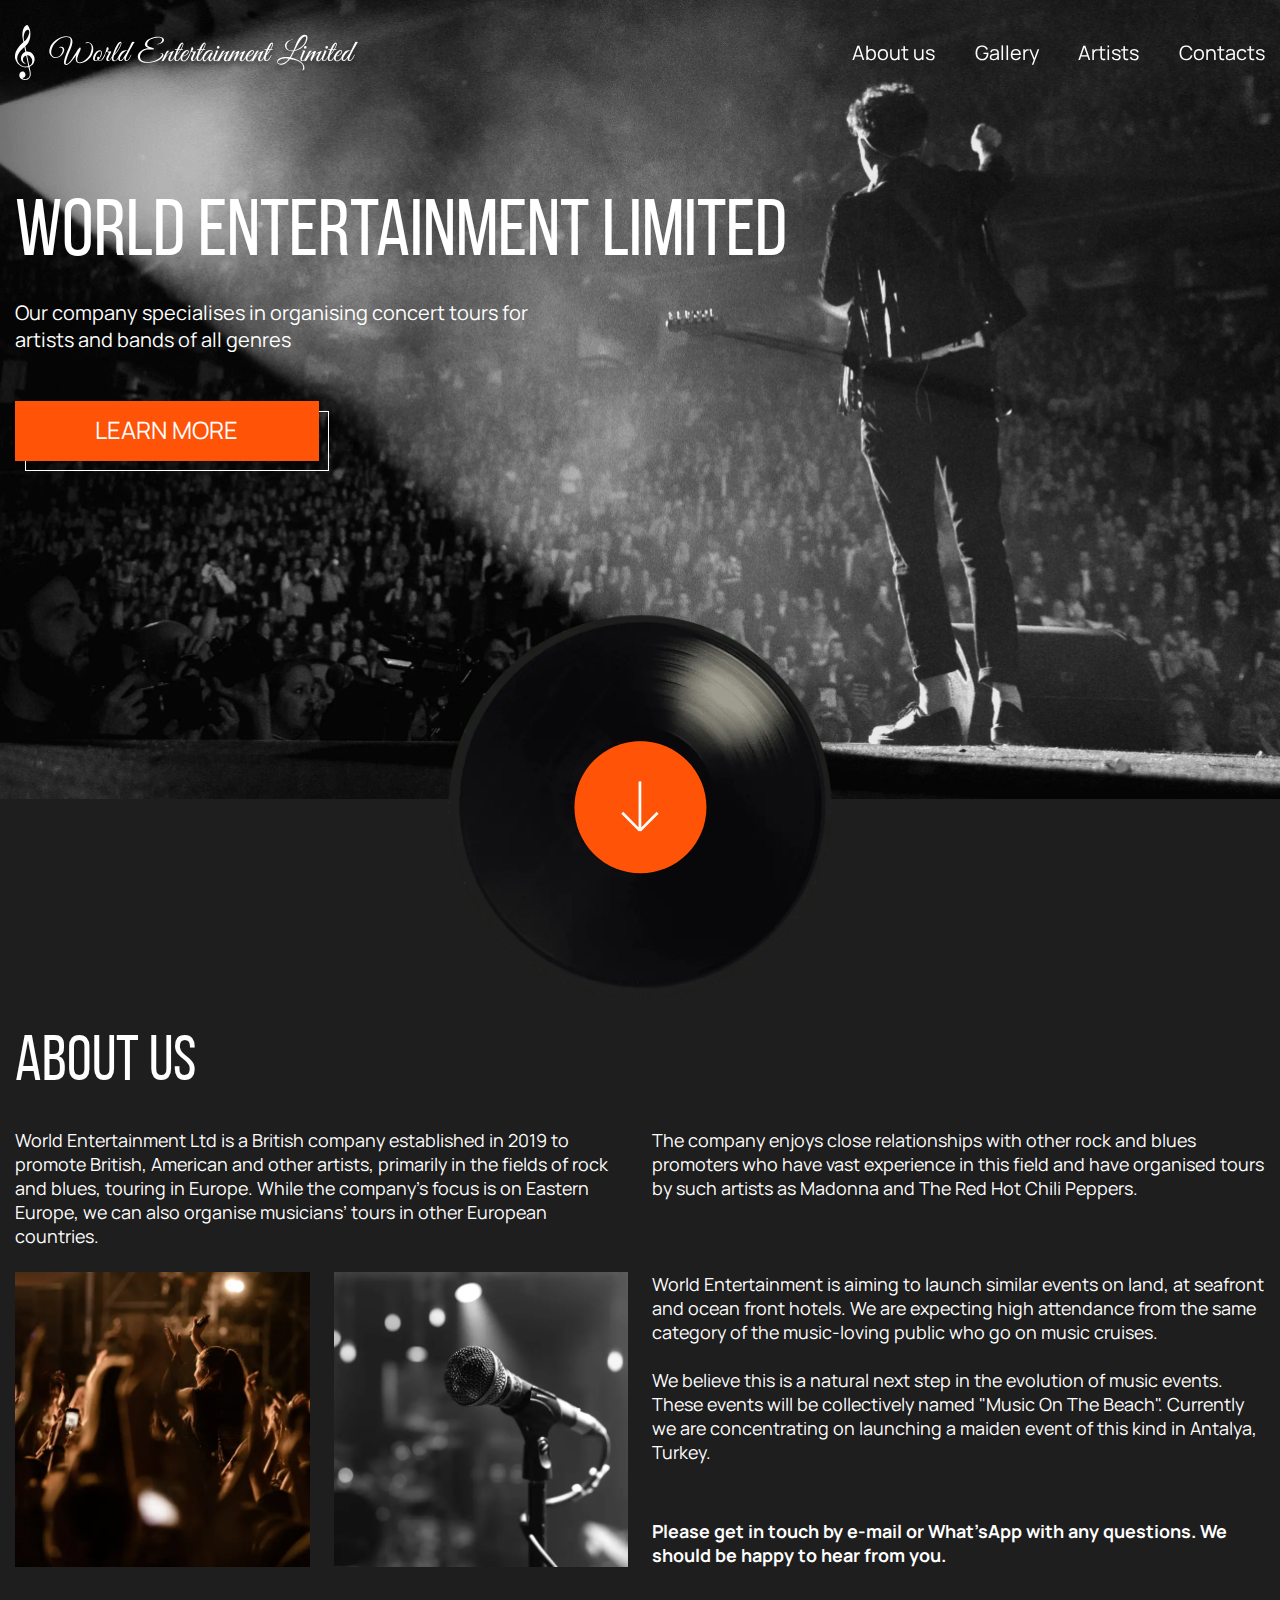
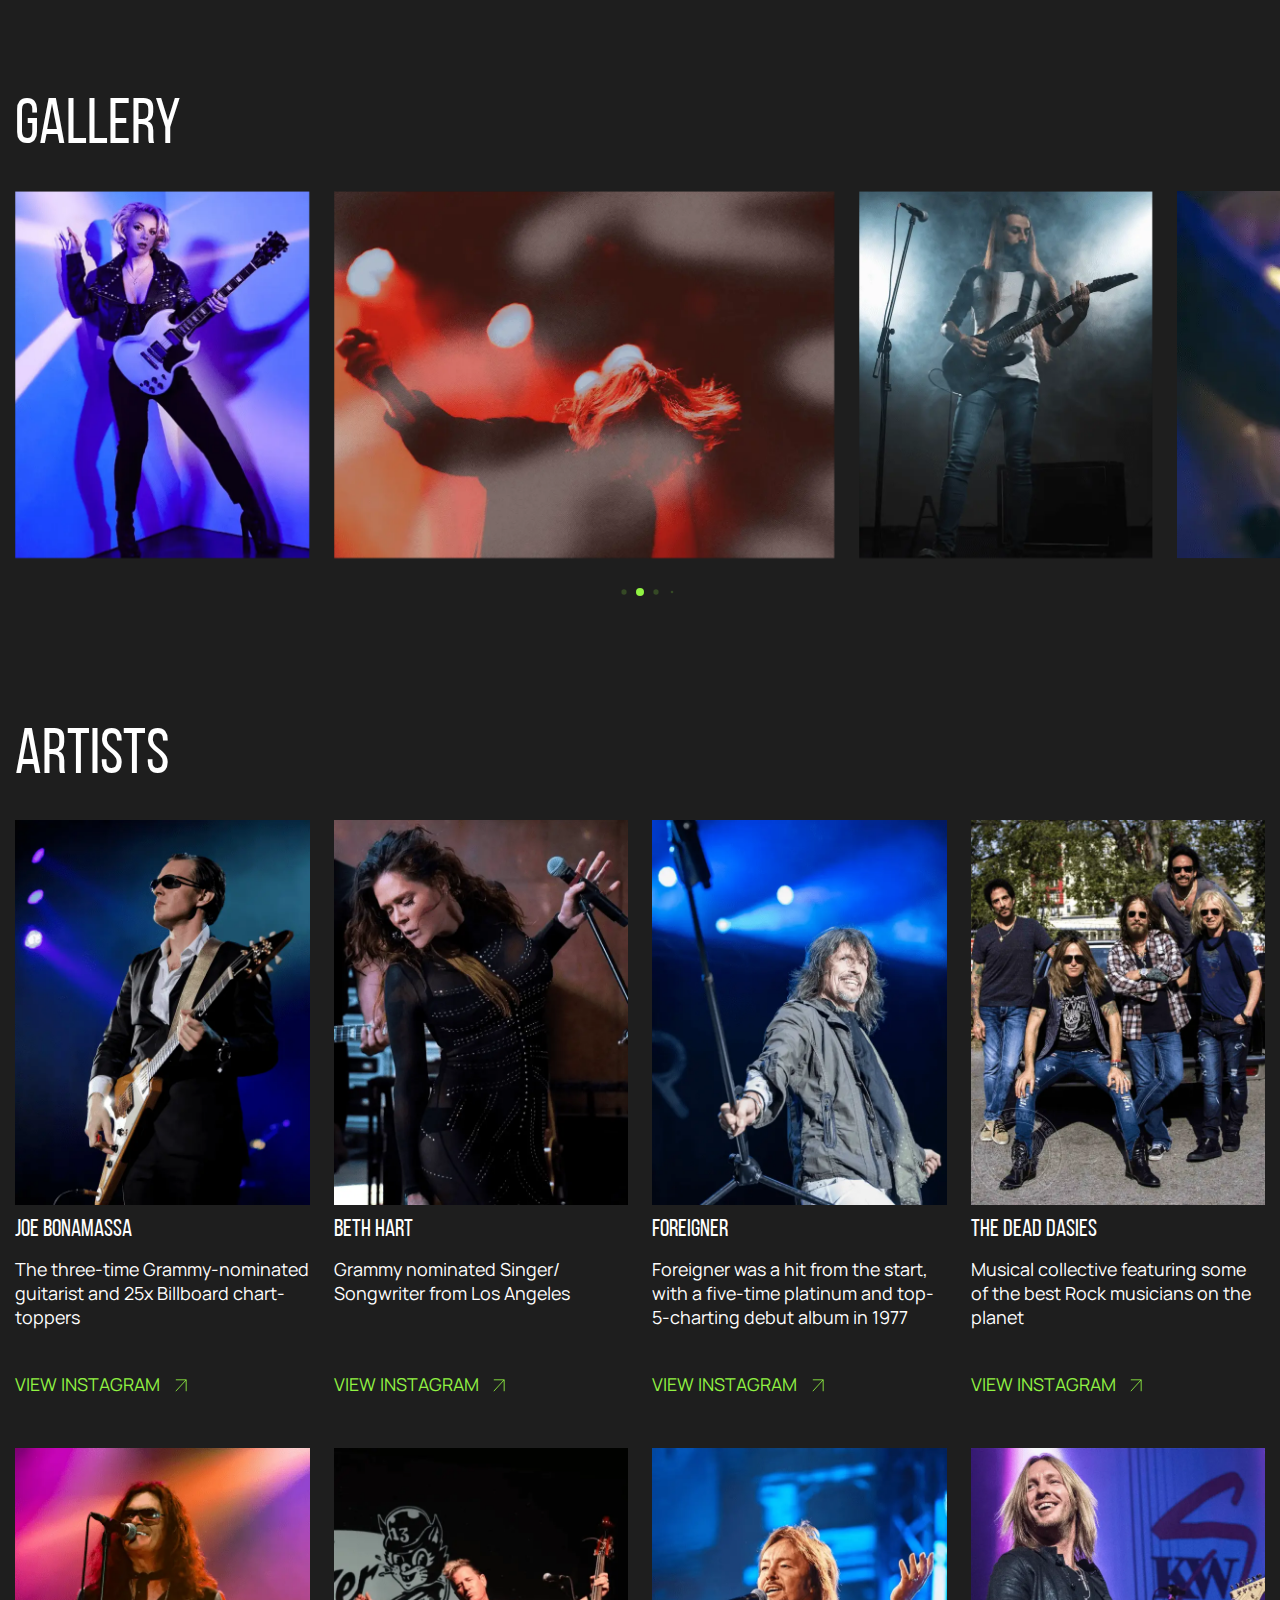
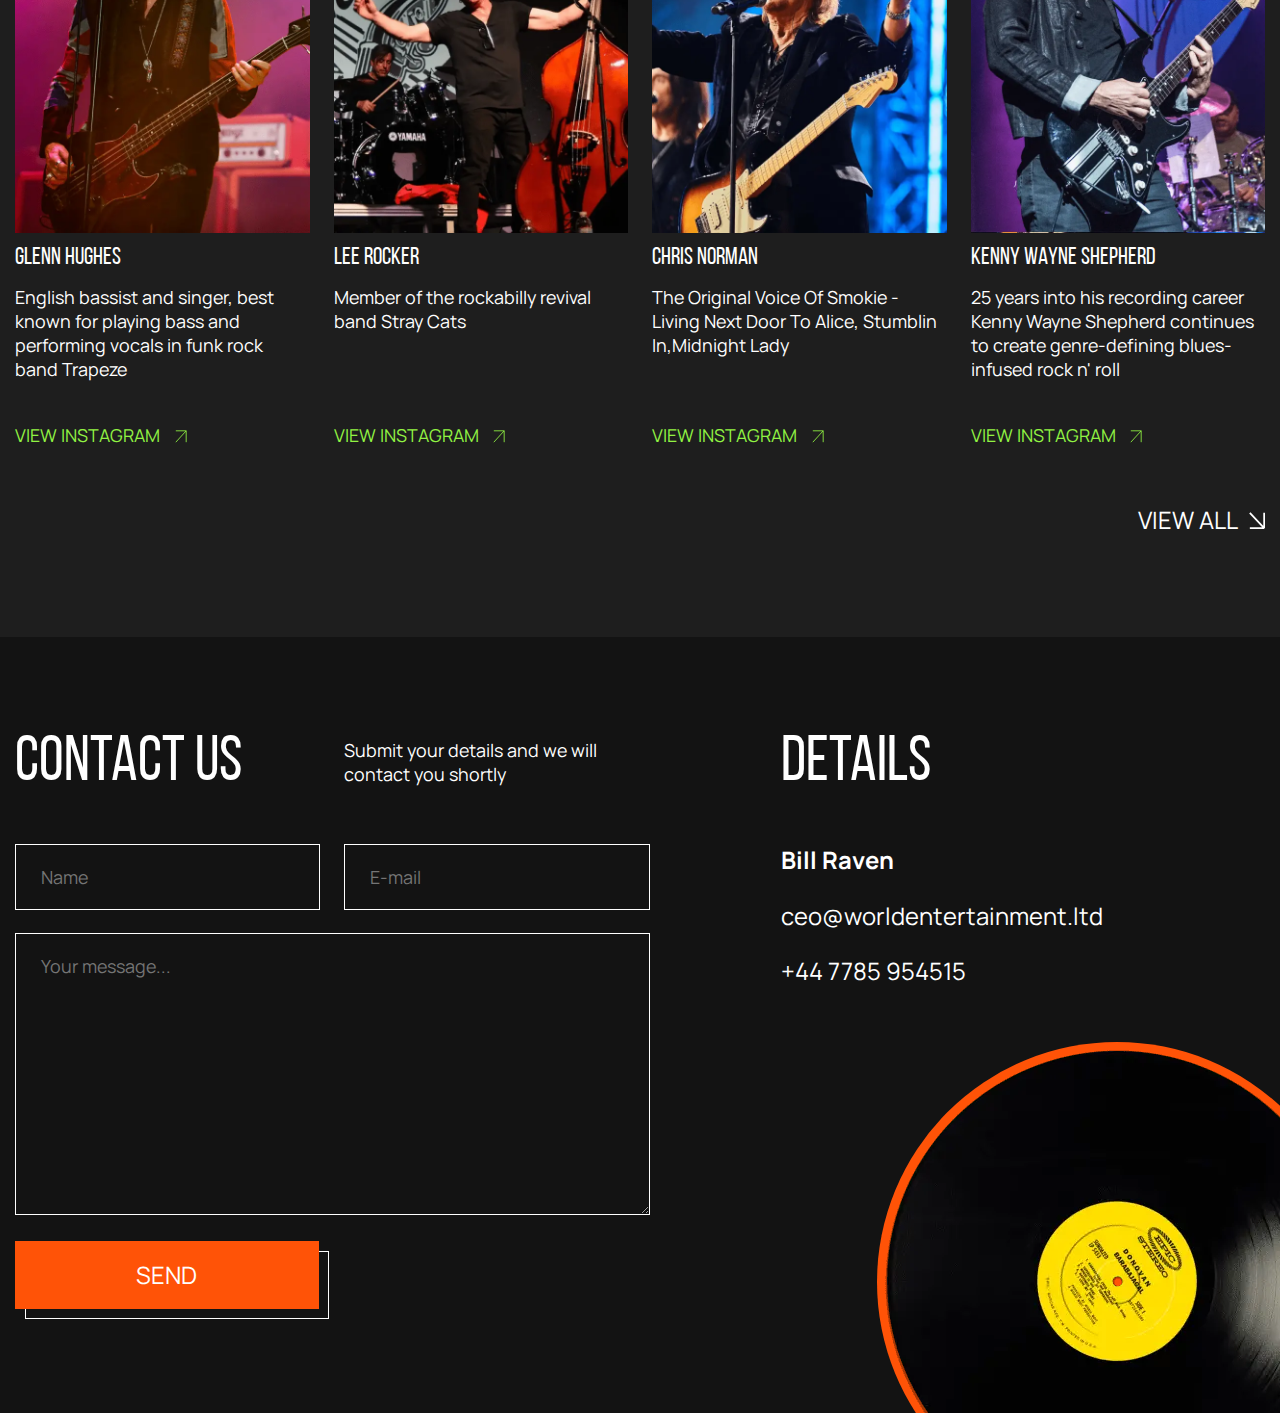
==== commit f7a02733: "Updates" ====
--- a/index.html
+++ b/index.html
@@ -1 +1 @@
-<!doctype html><html lang="ru"><head><meta charset="UTF-8"><meta http-equiv="X-UA-Compatible" content="IE=edge"><meta name="viewport" content="width=device-width,initial-scale=1"><link rel="shortcut icon" href="favicon.ico" type="image/x-icon"><link rel="stylesheet" href="css/style.min.css?_v=20230713225633"><title>WORLD</title></head><body><div class="wrapper"><header class="header"><div class="header__container"><a href="#" class="header__logo logo"><img src="images/Logo.svg" alt="World Enterlainment Limitet"></a><nav class="header__menu menu"><ul class="menu__list"><li class="menu__item"><a href="#about" class="menu__link">About us</a></li><li class="menu__item"><a href="#gallery" class="menu__link">Gallery</a></li><li class="menu__item"><a href="#artists" class="menu__link">Artists</a></li><li class="menu__item"><a href="#contacts" class="menu__link">Contacts</a></li></ul></nav><button class="header__burger icon-menu"><span></span></button></div></header><main class="page"><div data-observ></div><div class="world"><div class="world__container"><h1 class="world__title">World Entertainment Limited</h1><p class="world__text">Our company specialises in organising concert tours for artists and bands of all genres</p><div class="world__button-row"><a href="#about" class="button world__button">learn more</a><div class="button__line world__button-line"></div></div></div></div><div class="about" id="about"><div class="about__container"><div class="about__record record-about"><picture><source srcset="images/record-about-img.webp" type="image/webp"><img src="images/record-about-img.png" alt="" class="record-about__img"></picture><div class="record-about__button-row"><a href="#artists" class="record-about__button"><img src="images/record-about-str.svg" alt=""></a></div></div><h2 class="about__title">about us</h2><div class="about__text"><p>World Entertainment Ltd is a British company established in 2019 to promote British, American and other artists, primarily in the fields of rock and blues, touring in Europe. While the company’s focus is on Eastern Europe, we can also organise musicians’ tours in other European countries.</p><p>The company enjoys close relationships with other rock and blues promoters who have vast experience in this field and have organised tours by such artists as Madonna and The Red Hot Chili Peppers.</p></div><div class="about__row"><div class="about__left left-about"><div class="left-about__row-img"><div class="left-about__img"><picture><source srcset="images/left-about-img.webp" type="image/webp"><img src="images/left-about-img.png" alt="" class="left-about__img"></picture></div><div class="left-about__img"><picture><source srcset="images/left-about-img.webp" type="image/webp"><img src="images/left-about-img.png" alt="" class="left-about__img"></picture></div></div></div><div class="about__right right-about"><p class="right-about__text">World Entertainment is aiming to launch similar events on land, at seafront and ocean front hotels. We are expecting high attendance from the same category of the music-loving public who go on music cruises.</p><p class="right-about__text">We believe this is a natural next step in the evolution of music events. These events will be collectively named "Music On The Beach". Currently we are concentrating on launching a maiden event of this kind in Antalya, Turkey.</p><p class="right-about__text-bold">Please get in touch by e-mail or What’sApp with any questions. We should be happy to hear from you.</p></div></div></div></div><div class="gallery" id="gallery"><div class="gallery__container"><h2 class="gallery__title">Gallery</h2><div class="gallery__row"><div class="gallery__swiper"><div class="gallery__wrapper swiper-wrapper"><div class="gallery__slide slide-gallery swiper-slide"><picture><source srcset="images/gallery-item1.webp" type="image/webp"><img src="images/gallery-item1.png" alt="" class="gallery__img"></picture></div><div class="gallery__slide slide-gallery swiper-slide"><picture><source srcset="images/gallery-item2.webp" type="image/webp"><img src="images/gallery-item2.png" alt="" class="gallery__img"></picture></div><div class="gallery__slide slide-gallery swiper-slide"><picture><source srcset="images/gallery-item3.webp" type="image/webp"><img src="images/gallery-item3.png" alt="" class="gallery__img"></picture></div><div class="gallery__slide slide-gallery swiper-slide"><picture><source srcset="images/gallery-item4.webp" type="image/webp"><img src="images/gallery-item4.png" alt="" class="gallery__img"></picture></div><div class="gallery__slide slide-gallery swiper-slide"><picture><source srcset="images/gallery-item5.webp" type="image/webp"><img src="images/gallery-item5.png" alt="" class="gallery__img"></picture></div><div class="gallery__slide slide-gallery swiper-slide"><picture><source srcset="images/gallery-item1.webp" type="image/webp"><img src="images/gallery-item1.png" alt="" class="gallery__img"></picture></div><div class="gallery__slide slide-gallery swiper-slide"><picture><source srcset="images/gallery-item2.webp" type="image/webp"><img src="images/gallery-item2.png" alt="" class="gallery__img"></picture></div><div class="gallery__slide slide-gallery swiper-slide"><picture><source srcset="images/gallery-item3.webp" type="image/webp"><img src="images/gallery-item3.png" alt="" class="gallery__img"></picture></div><div class="gallery__slide slide-gallery swiper-slide"><picture><source srcset="images/gallery-item4.webp" type="image/webp"><img src="images/gallery-item4.png" alt="" class="gallery__img"></picture></div><div class="gallery__slide slide-gallery swiper-slide"><picture><source srcset="images/gallery-item5.webp" type="image/webp"><img src="images/gallery-item5.png" alt="" class="gallery__img"></picture></div></div></div><div class="gallery__pagination"></div></div></div></div><div class="artists" id="artists"><div class="artists__container"><h2 class="artists__title">Artists</h2><div class="artists__row"><div class="artists__item item-artists"><div class="item-artists__body"><div class="item-artists___row-img"><picture><source srcset="images/item-artists1.webp" type="image/webp"><img src="images/item-artists1.png" alt="" class="item-artists__img"></picture></div><h3 class="item-artists__title">Joe Bonamassa</h3><p class="item-artists__text">The three-time Grammy-nominated guitarist and 25x Billboard chart-toppers</p><div class="item-artists__button-row"><a href="#" class="item-artists__button">View instagram</a></div></div></div><div class="artists__item item-artists"><div class="item-artists__body"><div class="item-artists___row-img"><picture><source srcset="images/item-artists2.webp" type="image/webp"><img src="images/item-artists2.png" alt="" class="item-artists__img"></picture></div><h3 class="item-artists__title">Beth hart</h3><p class="item-artists__text">Grammy nominated Singer/ Songwriter from Los Angeles</p><div class="item-artists__button-row"><a href="#" class="item-artists__button">View instagram</a></div></div></div><div class="artists__item item-artists"><div class="item-artists__body"><div class="item-artists___row-img"><picture><source srcset="images/item-artists3.webp" type="image/webp"><img src="images/item-artists3.png" alt="" class="item-artists__img"></picture></div><h3 class="item-artists__title">Foreigner</h3><p class="item-artists__text">Foreigner was a hit from the start, with a five-time platinum and top-5-charting debut album in 1977</p><div class="item-artists__button-row"><a href="#" class="item-artists__button">View instagram</a></div></div></div><div class="artists__item item-artists"><div class="item-artists__body"><div class="item-artists___row-img"><picture><source srcset="images/item-artists4.webp" type="image/webp"><img src="images/item-artists4.png" alt="" class="item-artists__img"></picture></div><h3 class="item-artists__title">The Dead Dasies</h3><p class="item-artists__text">Musical collective featuring some of the best Rock musicians on the planet</p><div class="item-artists__button-row"><a href="#" class="item-artists__button">View instagram</a></div></div></div><div class="artists__item item-artists _close-mob-item"><div class="item-artists__body"><div class="item-artists___row-img"><picture><source srcset="images/item-artists5.webp" type="image/webp"><img src="images/item-artists5.png" alt="" class="item-artists__img"></picture></div><h3 class="item-artists__title">Glenn Hughes</h3><p class="item-artists__text">English bassist and singer, best known for playing bass and performing vocals in funk rock band Trapeze</p><div class="item-artists__button-row"><a href="#" class="item-artists__button">View instagram</a></div></div></div><div class="artists__item item-artists _close-mob-item"><div class="item-artists__body"><div class="item-artists___row-img"><picture><source srcset="images/item-artists6.webp" type="image/webp"><img src="images/item-artists6.png" alt="" class="item-artists__img"></picture></div><h3 class="item-artists__title">Lee Rocker</h3><p class="item-artists__text">Member of the rockabilly revival band Stray Cats</p><div class="item-artists__button-row"><a href="#" class="item-artists__button">View instagram</a></div></div></div><div class="artists__item item-artists _close-mob-item"><div class="item-artists__body"><div class="item-artists___row-img"><picture><source srcset="images/item-artists7.webp" type="image/webp"><img src="images/item-artists7.png" alt="" class="item-artists__img"></picture></div><h3 class="item-artists__title">Chris Norman</h3><p class="item-artists__text">The Original Voice Of Smokie - Living Next Door To Alice, Stumblin In,Midnight Lady</p><div class="item-artists__button-row"><a href="#" class="item-artists__button">View instagram</a></div></div></div><div class="artists__item item-artists _close-mob-item"><div class="item-artists__body"><div class="item-artists___row-img"><picture><source srcset="images/item-artists8.webp" type="image/webp"><img src="images/item-artists8.png" alt="" class="item-artists__img"></picture></div><h3 class="item-artists__title">Kenny Wayne Shepherd</h3><p class="item-artists__text">25 years into his recording career Kenny Wayne Shepherd continues to create genre-defining blues-infused rock n' roll</p><div class="item-artists__button-row"><a href="#" class="item-artists__button">View instagram</a></div></div></div><div class="artists__item item-artists _close-item"><div class="item-artists__body"><div class="item-artists___row-img"><picture><source srcset="images/item-artists1.webp" type="image/webp"><img src="images/item-artists1.png" alt="" class="item-artists__img"></picture></div><h3 class="item-artists__title">Joe Bonamassa</h3><p class="item-artists__text">The three-time Grammy-nominated guitarist and 25x Billboard chart-toppers</p><div class="item-artists__button-row"><a href="#" class="item-artists__button">View instagram</a></div></div></div><div class="artists__item item-artists _close-item"><div class="item-artists__body"><div class="item-artists___row-img"><picture><source srcset="images/item-artists2.webp" type="image/webp"><img src="images/item-artists2.png" alt="" class="item-artists__img"></picture></div><h3 class="item-artists__title">Beth hart</h3><p class="item-artists__text">Grammy nominated Singer/ Songwriter from Los Angeles</p><div class="item-artists__button-row"><a href="#" class="item-artists__button">View instagram</a></div></div></div><div class="artists__item item-artists _close-item"><div class="item-artists__body"><div class="item-artists___row-img"><picture><source srcset="images/item-artists3.webp" type="image/webp"><img src="images/item-artists3.png" alt="" class="item-artists__img"></picture></div><h3 class="item-artists__title">Foreigner</h3><p class="item-artists__text">Foreigner was a hit from the start, with a five-time platinum and top-5-charting debut album in 1977</p><div class="item-artists__button-row"><a href="#" class="item-artists__button">View instagram</a></div></div></div><div class="artists__item item-artists _close-item"><div class="item-artists__body"><div class="item-artists___row-img"><picture><source srcset="images/item-artists4.webp" type="image/webp"><img src="images/item-artists4.png" alt="" class="item-artists__img"></picture></div><h3 class="item-artists__title">The Dead Dasies</h3><p class="item-artists__text">Musical collective featuring some of the best Rock musicians on the planet</p><div class="item-artists__button-row"><a href="#" class="item-artists__button">View instagram</a></div></div></div><div class="artists__item item-artists _close-item"><div class="item-artists__body"><div class="item-artists___row-img"><picture><source srcset="images/item-artists5.webp" type="image/webp"><img src="images/item-artists5.png" alt="" class="item-artists__img"></picture></div><h3 class="item-artists__title">Glenn Hughes</h3><p class="item-artists__text">English bassist and singer, best known for playing bass and performing vocals in funk rock band Trapeze</p><div class="item-artists__button-row"><a href="#" class="item-artists__button">View instagram</a></div></div></div><div class="artists__item item-artists _close-item"><div class="item-artists__body"><div class="item-artists___row-img"><picture><source srcset="images/item-artists6.webp" type="image/webp"><img src="images/item-artists6.png" alt="" class="item-artists__img"></picture></div><h3 class="item-artists__title">Lee Rocker</h3><p class="item-artists__text">Member of the rockabilly revival band Stray Cats</p><div class="item-artists__button-row"><a href="#" class="item-artists__button">View instagram</a></div></div></div><div class="artists__item item-artists _close-item"><div class="item-artists__body"><div class="item-artists___row-img"><picture><source srcset="images/item-artists7.webp" type="image/webp"><img src="images/item-artists7.png" alt="" class="item-artists__img"></picture></div><h3 class="item-artists__title">Chris Norman</h3><p class="item-artists__text">The Original Voice Of Smokie - Living Next Door To Alice, Stumblin In,Midnight Lady</p><div class="item-artists__button-row"><a href="#" class="item-artists__button">View instagram</a></div></div></div><div class="artists__item item-artists _close-item"><div class="item-artists__body"><div class="item-artists___row-img"><picture><source srcset="images/item-artists8.webp" type="image/webp"><img src="images/item-artists8.png" alt="" class="item-artists__img"></picture></div><h3 class="item-artists__title">Kenny Wayne Shepherd</h3><p class="item-artists__text">25 years into his recording career Kenny Wayne Shepherd continues to create genre-defining blues-infused rock n' roll</p><div class="item-artists__button-row"><a href="#" class="item-artists__button">View instagram</a></div></div></div></div><div class="artists__button-row"><div class="artists__button">View all</div></div></div></div><div class="button-close _overlay-bg artists-popup" data-popup="artists-popup"><div class="artists-popup__container"><div class="artists-popup__row"><div class="button-close artists-popup__button-close load"></div></div></div></div></main><footer class="footer" id="contacts"><div class="footer__container"><div class="footer__row"><div class="contact-footer footer__contact"><div class="contact-footer__title"><h2>COntact us</h2><p>Submit your details and we will contact you shortly</p></div><form action="#" class="footer-form form__body" id="form-contacts"><div class="form__item"><label for="formPopupName" class="form__label form__label-name"></label> <input type="text" id="formPopupName" name="name" class="text _req form__input form__input-name" placeholder="Name"></div><div class="form__item"><label for="formPopupTel" class="form__label form-poup__label-tel"></label> <input type="mail" id="formPopupMail" name="mail" class="text _req form__input _email" placeholder="E-mail"></div><div class="form__item"><textarea name="text" id="text" cols="30" rows="10" placeholder="Your message..." class="text"></textarea></div><div class="form__button-row"><button type="submit" class="button form-popup__button">send</button><div class="button__line"></div></div></form></div><div class="details-footer footer__details"><h2 class="details-footer__title">details</h2><p class="details-footer__name">Bill Raven</p><a href="mailto:ceo@worldentertainment.ltd" class="details-footer__mail">ceo@worldentertainment.ltd </a><a href="tel:447785954515" class="details-footer__number">+44 7785 954515</a></div></div></div><div class="footer__record record-footer"><picture><source srcset="images/record-footer-img.webp" type="image/webp"><img src="images/record-footer-img.png" alt="" class="record-footer__img"></picture></div></footer><div class="_overlay-bg popup-thanks" data-popup="popup-thanks"><div class="popup-thanks__container"><div class="popup-thanks__row"><div class="button-close artists-popup__button-close"></div><h2 class="popup-thanks__title">Your application has been sent!</h2></div></div></div></div><script src="js/app.min.js?_v=20230713225633"></script></body></html>+<!doctype html><html lang="ru"><head><meta charset="UTF-8"><meta http-equiv="X-UA-Compatible" content="IE=edge"><meta name="viewport" content="width=device-width,initial-scale=1"><link rel="shortcut icon" href="favicon.ico" type="image/x-icon"><link rel="stylesheet" href="css/style.min.css?_v=20230714165350"><title>WORLD</title></head><body><div class="wrapper"><header class="header"><div class="header__container"><a href="#" class="header__logo logo"><img src="images/Logo.svg" alt="World Enterlainment Limitet"></a><nav class="header__menu menu"><ul class="menu__list"><li class="menu__item"><a href="#about" class="menu__link">About us</a></li><li class="menu__item"><a href="#gallery" class="menu__link">Gallery</a></li><li class="menu__item"><a href="#artists" class="menu__link">Artists</a></li><li class="menu__item"><a href="#contacts" class="menu__link">Contacts</a></li></ul></nav><button class="header__burger icon-menu"><span></span></button></div></header><main class="page"><div data-observ></div><div class="world"><div class="world__container"><h1 class="world__title">World Entertainment Limited</h1><p class="world__text">Our company specialises in organising concert tours for artists and bands of all genres</p><div class="world__button-row"><a href="#about" class="button world__button">learn more</a><div class="button__line world__button-line"></div></div></div></div><div class="about" id="about"><div class="about__container"><div class="about__record record-about"><picture><source srcset="images/record-about-img.webp" type="image/webp"><img src="images/record-about-img.png" alt="" class="record-about__img"></picture><div class="record-about__button-row"><a href="#artists" class="record-about__button"><img src="images/record-about-str.svg" alt=""></a></div></div><h2 class="about__title">about us</h2><div class="about__text"><p>World Entertainment Ltd is a British company established in 2019 to promote British, American and other artists, primarily in the fields of rock and blues, touring in Europe. While the company’s focus is on Eastern Europe, we can also organise musicians’ tours in other European countries.</p><p>The company enjoys close relationships with other rock and blues promoters who have vast experience in this field and have organised tours by such artists as Madonna and The Red Hot Chili Peppers.</p></div><div class="about__row"><div class="about__left left-about"><div class="left-about__row-img"><div class="left-about__img"><picture><source srcset="images/left-about-img1.webp" type="image/webp"><img src="images/left-about-img1.png" alt="" class="left-about__img"></picture></div><div class="left-about__img"><picture><source srcset="images/left-about-img2.webp" type="image/webp"><img src="images/left-about-img2.png" alt="" class="left-about__img"></picture></div></div></div><div class="about__right right-about"><p class="right-about__text">World Entertainment is aiming to launch similar events on land, at seafront and ocean front hotels. We are expecting high attendance from the same category of the music-loving public who go on music cruises.</p><p class="right-about__text">We believe this is a natural next step in the evolution of music events. These events will be collectively named "Music On The Beach". Currently we are concentrating on launching a maiden event of this kind in Antalya, Turkey.</p><p class="right-about__text-bold">Please get in touch by e-mail or What’sApp with any questions. We should be happy to hear from you.</p></div></div></div></div><div class="gallery" id="gallery"><div class="gallery__container"><h2 class="gallery__title">Gallery</h2><div class="gallery__row"><div class="gallery__swiper"><div class="gallery__wrapper swiper-wrapper"><div class="gallery__slide slide-gallery swiper-slide"><picture><source srcset="images/gallery-item1.webp" type="image/webp"><img src="images/gallery-item1.png" alt="" class="gallery__img"></picture></div><div class="gallery__slide slide-gallery swiper-slide"><picture><source srcset="images/gallery-item2.webp" type="image/webp"><img src="images/gallery-item2.png" alt="" class="gallery__img"></picture></div><div class="gallery__slide slide-gallery swiper-slide"><picture><source srcset="images/gallery-item3.webp" type="image/webp"><img src="images/gallery-item3.png" alt="" class="gallery__img"></picture></div><div class="gallery__slide slide-gallery swiper-slide"><picture><source srcset="images/gallery-item4.webp" type="image/webp"><img src="images/gallery-item4.png" alt="" class="gallery__img"></picture></div><div class="gallery__slide slide-gallery swiper-slide"><picture><source srcset="images/gallery-item5.webp" type="image/webp"><img src="images/gallery-item5.png" alt="" class="gallery__img"></picture></div><div class="gallery__slide slide-gallery swiper-slide"><picture><source srcset="images/gallery-item1.webp" type="image/webp"><img src="images/gallery-item1.png" alt="" class="gallery__img"></picture></div><div class="gallery__slide slide-gallery swiper-slide"><picture><source srcset="images/gallery-item2.webp" type="image/webp"><img src="images/gallery-item2.png" alt="" class="gallery__img"></picture></div><div class="gallery__slide slide-gallery swiper-slide"><picture><source srcset="images/gallery-item3.webp" type="image/webp"><img src="images/gallery-item3.png" alt="" class="gallery__img"></picture></div><div class="gallery__slide slide-gallery swiper-slide"><picture><source srcset="images/gallery-item4.webp" type="image/webp"><img src="images/gallery-item4.png" alt="" class="gallery__img"></picture></div><div class="gallery__slide slide-gallery swiper-slide"><picture><source srcset="images/gallery-item5.webp" type="image/webp"><img src="images/gallery-item5.png" alt="" class="gallery__img"></picture></div></div></div><div class="gallery__pagination"></div></div></div></div><div class="artists" id="artists"><div class="artists__container"><h2 class="artists__title">Artists</h2><div class="artists__row"><div class="artists__item item-artists"><div class="item-artists__body"><div class="item-artists___row-img"><picture><source srcset="images/item-artists1.webp" type="image/webp"><img src="images/item-artists1.png" alt="" class="item-artists__img"></picture></div><h3 class="item-artists__title">Joe Bonamassa</h3><p class="item-artists__text">The three-time Grammy-nominated guitarist and 25x Billboard chart-toppers</p><div class="item-artists__button-row"><a href="#" class="item-artists__button">View instagram</a></div></div></div><div class="artists__item item-artists"><div class="item-artists__body"><div class="item-artists___row-img"><picture><source srcset="images/item-artists2.webp" type="image/webp"><img src="images/item-artists2.png" alt="" class="item-artists__img"></picture></div><h3 class="item-artists__title">Beth hart</h3><p class="item-artists__text">Grammy nominated Singer/ Songwriter from Los Angeles</p><div class="item-artists__button-row"><a href="#" class="item-artists__button">View instagram</a></div></div></div><div class="artists__item item-artists"><div class="item-artists__body"><div class="item-artists___row-img"><picture><source srcset="images/item-artists3.webp" type="image/webp"><img src="images/item-artists3.png" alt="" class="item-artists__img"></picture></div><h3 class="item-artists__title">Foreigner</h3><p class="item-artists__text">Foreigner was a hit from the start, with a five-time platinum and top-5-charting debut album in 1977</p><div class="item-artists__button-row"><a href="#" class="item-artists__button">View instagram</a></div></div></div><div class="artists__item item-artists"><div class="item-artists__body"><div class="item-artists___row-img"><picture><source srcset="images/item-artists4.webp" type="image/webp"><img src="images/item-artists4.png" alt="" class="item-artists__img"></picture></div><h3 class="item-artists__title">The Dead Dasies</h3><p class="item-artists__text">Musical collective featuring some of the best Rock musicians on the planet</p><div class="item-artists__button-row"><a href="#" class="item-artists__button">View instagram</a></div></div></div><div class="artists__item item-artists _close-mob-item"><div class="item-artists__body"><div class="item-artists___row-img"><picture><source srcset="images/item-artists5.webp" type="image/webp"><img src="images/item-artists5.png" alt="" class="item-artists__img"></picture></div><h3 class="item-artists__title">Glenn Hughes</h3><p class="item-artists__text">English bassist and singer, best known for playing bass and performing vocals in funk rock band Trapeze</p><div class="item-artists__button-row"><a href="#" class="item-artists__button">View instagram</a></div></div></div><div class="artists__item item-artists _close-mob-item"><div class="item-artists__body"><div class="item-artists___row-img"><picture><source srcset="images/item-artists6.webp" type="image/webp"><img src="images/item-artists6.png" alt="" class="item-artists__img"></picture></div><h3 class="item-artists__title">Lee Rocker</h3><p class="item-artists__text">Member of the rockabilly revival band Stray Cats</p><div class="item-artists__button-row"><a href="#" class="item-artists__button">View instagram</a></div></div></div><div class="artists__item item-artists _close-mob-item"><div class="item-artists__body"><div class="item-artists___row-img"><picture><source srcset="images/item-artists7.webp" type="image/webp"><img src="images/item-artists7.png" alt="" class="item-artists__img"></picture></div><h3 class="item-artists__title">Chris Norman</h3><p class="item-artists__text">The Original Voice Of Smokie - Living Next Door To Alice, Stumblin In,Midnight Lady</p><div class="item-artists__button-row"><a href="#" class="item-artists__button">View instagram</a></div></div></div><div class="artists__item item-artists _close-mob-item"><div class="item-artists__body"><div class="item-artists___row-img"><picture><source srcset="images/item-artists8.webp" type="image/webp"><img src="images/item-artists8.png" alt="" class="item-artists__img"></picture></div><h3 class="item-artists__title">Kenny Wayne Shepherd</h3><p class="item-artists__text">25 years into his recording career Kenny Wayne Shepherd continues to create genre-defining blues-infused rock n' roll</p><div class="item-artists__button-row"><a href="#" class="item-artists__button">View instagram</a></div></div></div><div class="artists__item item-artists _close-item"><div class="item-artists__body"><div class="item-artists___row-img"><picture><source srcset="images/item-artists1.webp" type="image/webp"><img src="images/item-artists1.png" alt="" class="item-artists__img"></picture></div><h3 class="item-artists__title">Joe Bonamassa</h3><p class="item-artists__text">The three-time Grammy-nominated guitarist and 25x Billboard chart-toppers</p><div class="item-artists__button-row"><a href="#" class="item-artists__button">View instagram</a></div></div></div><div class="artists__item item-artists _close-item"><div class="item-artists__body"><div class="item-artists___row-img"><picture><source srcset="images/item-artists2.webp" type="image/webp"><img src="images/item-artists2.png" alt="" class="item-artists__img"></picture></div><h3 class="item-artists__title">Beth hart</h3><p class="item-artists__text">Grammy nominated Singer/ Songwriter from Los Angeles</p><div class="item-artists__button-row"><a href="#" class="item-artists__button">View instagram</a></div></div></div><div class="artists__item item-artists _close-item"><div class="item-artists__body"><div class="item-artists___row-img"><picture><source srcset="images/item-artists3.webp" type="image/webp"><img src="images/item-artists3.png" alt="" class="item-artists__img"></picture></div><h3 class="item-artists__title">Foreigner</h3><p class="item-artists__text">Foreigner was a hit from the start, with a five-time platinum and top-5-charting debut album in 1977</p><div class="item-artists__button-row"><a href="#" class="item-artists__button">View instagram</a></div></div></div><div class="artists__item item-artists _close-item"><div class="item-artists__body"><div class="item-artists___row-img"><picture><source srcset="images/item-artists4.webp" type="image/webp"><img src="images/item-artists4.png" alt="" class="item-artists__img"></picture></div><h3 class="item-artists__title">The Dead Dasies</h3><p class="item-artists__text">Musical collective featuring some of the best Rock musicians on the planet</p><div class="item-artists__button-row"><a href="#" class="item-artists__button">View instagram</a></div></div></div><div class="artists__item item-artists _close-item"><div class="item-artists__body"><div class="item-artists___row-img"><picture><source srcset="images/item-artists5.webp" type="image/webp"><img src="images/item-artists5.png" alt="" class="item-artists__img"></picture></div><h3 class="item-artists__title">Glenn Hughes</h3><p class="item-artists__text">English bassist and singer, best known for playing bass and performing vocals in funk rock band Trapeze</p><div class="item-artists__button-row"><a href="#" class="item-artists__button">View instagram</a></div></div></div><div class="artists__item item-artists _close-item"><div class="item-artists__body"><div class="item-artists___row-img"><picture><source srcset="images/item-artists6.webp" type="image/webp"><img src="images/item-artists6.png" alt="" class="item-artists__img"></picture></div><h3 class="item-artists__title">Lee Rocker</h3><p class="item-artists__text">Member of the rockabilly revival band Stray Cats</p><div class="item-artists__button-row"><a href="#" class="item-artists__button">View instagram</a></div></div></div><div class="artists__item item-artists _close-item"><div class="item-artists__body"><div class="item-artists___row-img"><picture><source srcset="images/item-artists7.webp" type="image/webp"><img src="images/item-artists7.png" alt="" class="item-artists__img"></picture></div><h3 class="item-artists__title">Chris Norman</h3><p class="item-artists__text">The Original Voice Of Smokie - Living Next Door To Alice, Stumblin In,Midnight Lady</p><div class="item-artists__button-row"><a href="#" class="item-artists__button">View instagram</a></div></div></div><div class="artists__item item-artists _close-item"><div class="item-artists__body"><div class="item-artists___row-img"><picture><source srcset="images/item-artists8.webp" type="image/webp"><img src="images/item-artists8.png" alt="" class="item-artists__img"></picture></div><h3 class="item-artists__title">Kenny Wayne Shepherd</h3><p class="item-artists__text">25 years into his recording career Kenny Wayne Shepherd continues to create genre-defining blues-infused rock n' roll</p><div class="item-artists__button-row"><a href="#" class="item-artists__button">View instagram</a></div></div></div></div><div class="artists__button-row"><div class="artists__button">View all</div></div></div></div><div class="button-close _overlay-bg artists-popup" data-popup="artists-popup"><div class="artists-popup__container"><div class="artists-popup__row"><div class="button-close artists-popup__button-close load"></div></div></div></div></main><footer class="footer" id="contacts"><div class="footer__container"><div class="footer__row"><div class="contact-footer footer__contact"><div class="contact-footer__title"><h2>COntact us</h2><p>Submit your details and we will contact you shortly</p></div><form action="#" class="footer-form form__body" id="form-contacts"><div class="form__item"><label for="formPopupName" class="form__label form__label-name"></label> <input type="text" id="formPopupName" name="name" class="text _req form__input form__input-name" placeholder="Name"></div><div class="form__item"><label for="formPopupTel" class="form__label form-poup__label-tel"></label> <input type="mail" id="formPopupMail" name="mail" class="text _req form__input _email" placeholder="E-mail"></div><div class="form__item"><textarea name="text" id="text" cols="30" rows="10" placeholder="Your message..." class="text"></textarea></div><div class="form__button-row"><button type="submit" class="button form-popup__button">send</button><div class="button__line"></div></div></form></div><div class="details-footer footer__details"><h2 class="details-footer__title">details</h2><p class="details-footer__name">Bill Raven</p><a href="mailto:ceo@worldentertainment.ltd" class="details-footer__mail">ceo@worldentertainment.ltd </a><a href="tel:447785954515" class="details-footer__number">+44 7785 954515</a></div></div></div><div class="footer__record record-footer"><picture><source srcset="images/record-footer-img.webp" type="image/webp"><img src="images/record-footer-img.png" alt="" class="record-footer__img"></picture></div></footer><div class="_overlay-bg popup-thanks" data-popup="popup-thanks"><div class="popup-thanks__container"><div class="popup-thanks__row"><div class="button-close artists-popup__button-close"></div><h2 class="popup-thanks__title">Your application has been sent!</h2></div></div></div></div><script src="js/app.min.js?_v=20230714165350"></script></body></html>--- a/css/style.min.css
+++ b/css/style.min.css
@@ -1 +1 @@
-@charset "UTF-8";@font-face{font-family:Manrope;font-display:swap;src:url(../fonts/Manrope-Bold.woff2) format("woff2"),url(../fonts/Manrope-Bold.woff) format("woff");font-weight:700;font-style:normal}@font-face{font-family:Manrope;font-display:swap;src:url(../fonts/Manrope-Regular.woff2) format("woff2"),url(../fonts/Manrope-Regular.woff) format("woff");font-weight:400;font-style:normal}@font-face{font-family:bebasneueregular;font-display:swap;src:url(../fonts/bebasneueregular.woff2) format("woff2"),url(../fonts/bebasneueregular.woff) format("woff");font-weight:400;font-style:normal}@font-face{font-family:Manrope;font-display:swap;src:url(../fonts/Manrope-Light.woff2) format("woff2"),url(../fonts/Manrope-Light.woff) format("woff");font-weight:300;font-style:normal}*{padding:0;margin:0;border:0;-webkit-box-sizing:border-box;box-sizing:border-box;color:#fff}:after,:before{-webkit-box-sizing:border-box;box-sizing:border-box}:active,:focus{outline:0}a:active,a:focus{outline:0}aside,footer,header,nav{display:block}html{scroll-behavior:smooth}body,html{width:100%;height:100%;font-size:16px;font-family:Manrope,sans-serif;font-weight:400;line-height:1}button,input,textarea{font-family:inherit}input::-ms-clear{display:none}button{cursor:pointer}button::-moz-focus-inner{padding:0;border:0}a{text-decoration:none}a:visited{text-decoration:none}a:hover{text-decoration:none}li,ul{list-style:none}img{vertical-align:top}h1,h2,h3,h4,h5,h6{font-size:inherit;font-weight:400}sup{color:inherit}@font-face{font-family:swiper-icons;src:url("data:application/font-woff;charset=utf-8;base64, [base64]//wADZ2x5ZgAAAywAAADMAAAD2MHtryVoZWFkAAABbAAAADAAAAA2E2+eoWhoZWEAAAGcAAAAHwAAACQC9gDzaG10eAAAAigAAAAZAAAArgJkABFsb2NhAAAC0AAAAFoAAABaFQAUGG1heHAAAAG8AAAAHwAAACAAcABAbmFtZQAAA/gAAAE5AAACXvFdBwlwb3N0AAAFNAAAAGIAAACE5s74hXjaY2BkYGAAYpf5Hu/j+W2+MnAzMYDAzaX6QjD6/4//Bxj5GA8AuRwMYGkAPywL13jaY2BkYGA88P8Agx4j+/8fQDYfA1AEBWgDAIB2BOoAeNpjYGRgYNBh4GdgYgABEMnIABJzYNADCQAACWgAsQB42mNgYfzCOIGBlYGB0YcxjYGBwR1Kf2WQZGhhYGBiYGVmgAFGBiQQkOaawtDAoMBQxXjg/wEGPcYDDA4wNUA2CCgwsAAAO4EL6gAAeNpj2M0gyAACqxgGNWBkZ2D4/wMA+xkDdgAAAHjaY2BgYGaAYBkGRgYQiAHyGMF8FgYHIM3DwMHABGQrMOgyWDLEM1T9/w8UBfEMgLzE////P/5//f/V/xv+r4eaAAeMbAxwIUYmIMHEgKYAYjUcsDAwsLKxc3BycfPw8jEQA/[base64]/uznmfPFBNODM2K7MTQ45YEAZqGP81AmGGcF3iPqOop0r1SPTaTbVkfUe4HXj97wYE+yNwWYxwWu4v1ugWHgo3S1XdZEVqWM7ET0cfnLGxWfkgR42o2PvWrDMBSFj/IHLaF0zKjRgdiVMwScNRAoWUoH78Y2icB/yIY09An6AH2Bdu/UB+yxopYshQiEvnvu0dURgDt8QeC8PDw7Fpji3fEA4z/PEJ6YOB5hKh4dj3EvXhxPqH/SKUY3rJ7srZ4FZnh1PMAtPhwP6fl2PMJMPDgeQ4rY8YT6Gzao0eAEA409DuggmTnFnOcSCiEiLMgxCiTI6Cq5DZUd3Qmp10vO0LaLTd2cjN4fOumlc7lUYbSQcZFkutRG7g6JKZKy0RmdLY680CDnEJ+UMkpFFe1RN7nxdVpXrC4aTtnaurOnYercZg2YVmLN/d/gczfEimrE/fs/bOuq29Zmn8tloORaXgZgGa78yO9/cnXm2BpaGvq25Dv9S4E9+5SIc9PqupJKhYFSSl47+Qcr1mYNAAAAeNptw0cKwkAAAMDZJA8Q7OUJvkLsPfZ6zFVERPy8qHh2YER+3i/BP83vIBLLySsoKimrqKqpa2hp6+jq6RsYGhmbmJqZSy0sraxtbO3sHRydnEMU4uR6yx7JJXveP7WrDycAAAAAAAH//wACeNpjYGRgYOABYhkgZgJCZgZNBkYGLQZtIJsFLMYAAAw3ALgAeNolizEKgDAQBCchRbC2sFER0YD6qVQiBCv/H9ezGI6Z5XBAw8CBK/m5iQQVauVbXLnOrMZv2oLdKFa8Pjuru2hJzGabmOSLzNMzvutpB3N42mNgZGBg4GKQYzBhYMxJLMlj4GBgAYow/P/PAJJhLM6sSoWKfWCAAwDAjgbRAAB42mNgYGBkAIIbCZo5IPrmUn0hGA0AO8EFTQAA");font-weight:400;font-style:normal}:root{--swiper-theme-color:#007aff}.swiper{margin-left:auto;margin-right:auto;position:relative;overflow:hidden;list-style:none;padding:0;z-index:1}.swiper-vertical>.swiper-wrapper{-webkit-box-orient:vertical;-webkit-box-direction:normal;-ms-flex-direction:column;flex-direction:column}.swiper-wrapper{position:relative;width:100%;height:100%;z-index:1;display:-webkit-box;display:-ms-flexbox;display:flex;-webkit-transition-property:-webkit-transform;transition-property:-webkit-transform;transition-property:transform;transition-property:transform,-webkit-transform;-webkit-box-sizing:content-box;box-sizing:content-box}.swiper-android .swiper-slide,.swiper-wrapper{-webkit-transform:translate3d(0,0,0);transform:translate3d(0,0,0)}.swiper-pointer-events{-ms-touch-action:pan-y;touch-action:pan-y}.swiper-pointer-events.swiper-vertical{-ms-touch-action:pan-x;touch-action:pan-x}.swiper-slide{-ms-flex-negative:0;flex-shrink:0;width:100%;height:100%;position:relative;-webkit-transition-property:-webkit-transform;transition-property:-webkit-transform;transition-property:transform;transition-property:transform,-webkit-transform}.swiper-slide-invisible-blank{visibility:hidden}.swiper-autoheight,.swiper-autoheight .swiper-slide{height:auto}.swiper-autoheight .swiper-wrapper{-webkit-box-align:start;-ms-flex-align:start;align-items:flex-start;-webkit-transition-property:height,-webkit-transform;transition-property:height,-webkit-transform;transition-property:transform,height;transition-property:transform,height,-webkit-transform}.swiper-backface-hidden .swiper-slide{-webkit-transform:translateZ(0);transform:translateZ(0);-webkit-backface-visibility:hidden;backface-visibility:hidden}.swiper-3d,.swiper-3d.swiper-css-mode .swiper-wrapper{-webkit-perspective:1200px;perspective:1200px}.swiper-3d .swiper-cube-shadow,.swiper-3d .swiper-slide,.swiper-3d .swiper-slide-shadow,.swiper-3d .swiper-slide-shadow-bottom,.swiper-3d .swiper-slide-shadow-left,.swiper-3d .swiper-slide-shadow-right,.swiper-3d .swiper-slide-shadow-top,.swiper-3d .swiper-wrapper{-webkit-transform-style:preserve-3d;transform-style:preserve-3d}.swiper-3d .swiper-slide-shadow,.swiper-3d .swiper-slide-shadow-bottom,.swiper-3d .swiper-slide-shadow-left,.swiper-3d .swiper-slide-shadow-right,.swiper-3d .swiper-slide-shadow-top{position:absolute;left:0;top:0;width:100%;height:100%;pointer-events:none;z-index:10}.swiper-3d .swiper-slide-shadow{background:rgba(0,0,0,.15)}.swiper-3d .swiper-slide-shadow-left{background-image:-webkit-gradient(linear,right top,left top,from(rgba(0,0,0,.5)),to(rgba(0,0,0,0)));background-image:linear-gradient(to left,rgba(0,0,0,.5),rgba(0,0,0,0))}.swiper-3d .swiper-slide-shadow-right{background-image:-webkit-gradient(linear,left top,right top,from(rgba(0,0,0,.5)),to(rgba(0,0,0,0)));background-image:linear-gradient(to right,rgba(0,0,0,.5),rgba(0,0,0,0))}.swiper-3d .swiper-slide-shadow-top{background-image:-webkit-gradient(linear,left bottom,left top,from(rgba(0,0,0,.5)),to(rgba(0,0,0,0)));background-image:linear-gradient(to top,rgba(0,0,0,.5),rgba(0,0,0,0))}.swiper-3d .swiper-slide-shadow-bottom{background-image:-webkit-gradient(linear,left top,left bottom,from(rgba(0,0,0,.5)),to(rgba(0,0,0,0)));background-image:linear-gradient(to bottom,rgba(0,0,0,.5),rgba(0,0,0,0))}.swiper-css-mode>.swiper-wrapper{overflow:auto;scrollbar-width:none;-ms-overflow-style:none}.swiper-css-mode>.swiper-wrapper::-webkit-scrollbar{display:none}.swiper-css-mode>.swiper-wrapper>.swiper-slide{scroll-snap-align:start start}.swiper-horizontal.swiper-css-mode>.swiper-wrapper{-ms-scroll-snap-type:x mandatory;scroll-snap-type:x mandatory}.swiper-vertical.swiper-css-mode>.swiper-wrapper{-ms-scroll-snap-type:y mandatory;scroll-snap-type:y mandatory}.swiper-centered>.swiper-wrapper::before{content:"";-ms-flex-negative:0;flex-shrink:0;-webkit-box-ordinal-group:10000;-ms-flex-order:9999;order:9999}.swiper-centered.swiper-horizontal>.swiper-wrapper>.swiper-slide:first-child{-webkit-margin-start:var(--swiper-centered-offset-before);margin-inline-start:var(--swiper-centered-offset-before)}.swiper-centered.swiper-horizontal>.swiper-wrapper::before{height:100%;min-height:1px;width:var(--swiper-centered-offset-after)}.swiper-centered.swiper-vertical>.swiper-wrapper>.swiper-slide:first-child{-webkit-margin-before:var(--swiper-centered-offset-before);margin-block-start:var(--swiper-centered-offset-before)}.swiper-centered.swiper-vertical>.swiper-wrapper::before{width:100%;min-width:1px;height:var(--swiper-centered-offset-after)}.swiper-centered>.swiper-wrapper>.swiper-slide{scroll-snap-align:center center}.swiper-pagination{position:absolute;text-align:center;-webkit-transition:.3s opacity;transition:.3s opacity;-webkit-transform:translate3d(0,0,0);transform:translate3d(0,0,0);z-index:10}.swiper-pagination.swiper-pagination-hidden{opacity:0}.swiper-pagination-disabled>.swiper-pagination,.swiper-pagination.swiper-pagination-disabled{display:none!important}.swiper-horizontal>.swiper-pagination-bullets,.swiper-pagination-bullets.swiper-pagination-horizontal,.swiper-pagination-custom,.swiper-pagination-fraction{bottom:10px;left:0;width:100%}.swiper-pagination-bullets-dynamic{overflow:hidden;font-size:0}.swiper-pagination-bullets-dynamic .swiper-pagination-bullet{-webkit-transform:scale(.33);-ms-transform:scale(.33);transform:scale(.33);position:relative}.swiper-pagination-bullets-dynamic .swiper-pagination-bullet-active{-webkit-transform:scale(1);-ms-transform:scale(1);transform:scale(1)}.swiper-pagination-bullets-dynamic .swiper-pagination-bullet-active-main{-webkit-transform:scale(1);-ms-transform:scale(1);transform:scale(1)}.swiper-pagination-bullets-dynamic .swiper-pagination-bullet-active-prev{-webkit-transform:scale(.66);-ms-transform:scale(.66);transform:scale(.66)}.swiper-pagination-bullets-dynamic .swiper-pagination-bullet-active-prev-prev{-webkit-transform:scale(.33);-ms-transform:scale(.33);transform:scale(.33)}.swiper-pagination-bullets-dynamic .swiper-pagination-bullet-active-next{-webkit-transform:scale(.66);-ms-transform:scale(.66);transform:scale(.66)}.swiper-pagination-bullets-dynamic .swiper-pagination-bullet-active-next-next{-webkit-transform:scale(.33);-ms-transform:scale(.33);transform:scale(.33)}.swiper-pagination-bullet{width:var(--swiper-pagination-bullet-width,var(--swiper-pagination-bullet-size,8px));height:var(--swiper-pagination-bullet-height,var(--swiper-pagination-bullet-size,8px));display:inline-block;border-radius:50%;background:var(--swiper-pagination-bullet-inactive-color,#000);opacity:var(--swiper-pagination-bullet-inactive-opacity,.2)}button.swiper-pagination-bullet{border:none;margin:0;padding:0;-webkit-box-shadow:none;box-shadow:none;-webkit-appearance:none;-moz-appearance:none;appearance:none}.swiper-pagination-clickable .swiper-pagination-bullet{cursor:pointer}.swiper-pagination-bullet:only-child{display:none!important}.swiper-pagination-bullet-active{opacity:var(--swiper-pagination-bullet-opacity,1);background:var(--swiper-pagination-color,var(--swiper-theme-color))}.swiper-pagination-vertical.swiper-pagination-bullets,.swiper-vertical>.swiper-pagination-bullets{right:10px;top:50%;-webkit-transform:translate3d(0,-50%,0);transform:translate3d(0,-50%,0)}.swiper-pagination-vertical.swiper-pagination-bullets .swiper-pagination-bullet,.swiper-vertical>.swiper-pagination-bullets .swiper-pagination-bullet{margin:var(--swiper-pagination-bullet-vertical-gap,6px) 0;display:block}.swiper-pagination-vertical.swiper-pagination-bullets.swiper-pagination-bullets-dynamic,.swiper-vertical>.swiper-pagination-bullets.swiper-pagination-bullets-dynamic{top:50%;-webkit-transform:translateY(-50%);-ms-transform:translateY(-50%);transform:translateY(-50%);width:8px}.swiper-pagination-vertical.swiper-pagination-bullets.swiper-pagination-bullets-dynamic .swiper-pagination-bullet,.swiper-vertical>.swiper-pagination-bullets.swiper-pagination-bullets-dynamic .swiper-pagination-bullet{display:inline-block;-webkit-transition:.2s top,.2s -webkit-transform;transition:.2s top,.2s -webkit-transform;transition:.2s transform,.2s top;transition:.2s transform,.2s top,.2s -webkit-transform}.swiper-horizontal>.swiper-pagination-bullets .swiper-pagination-bullet,.swiper-pagination-horizontal.swiper-pagination-bullets .swiper-pagination-bullet{margin:0 var(--swiper-pagination-bullet-horizontal-gap,4px)}.swiper-horizontal>.swiper-pagination-bullets.swiper-pagination-bullets-dynamic,.swiper-pagination-horizontal.swiper-pagination-bullets.swiper-pagination-bullets-dynamic{left:50%;-webkit-transform:translateX(-50%);-ms-transform:translateX(-50%);transform:translateX(-50%);white-space:nowrap}.swiper-horizontal>.swiper-pagination-bullets.swiper-pagination-bullets-dynamic .swiper-pagination-bullet,.swiper-pagination-horizontal.swiper-pagination-bullets.swiper-pagination-bullets-dynamic .swiper-pagination-bullet{-webkit-transition:.2s left,.2s -webkit-transform;transition:.2s left,.2s -webkit-transform;transition:.2s transform,.2s left;transition:.2s transform,.2s left,.2s -webkit-transform}.swiper-horizontal.swiper-rtl>.swiper-pagination-bullets-dynamic .swiper-pagination-bullet{-webkit-transition:.2s right,.2s -webkit-transform;transition:.2s right,.2s -webkit-transform;transition:.2s transform,.2s right;transition:.2s transform,.2s right,.2s -webkit-transform}.swiper-pagination-progressbar{background:rgba(0,0,0,.25);position:absolute}.swiper-pagination-progressbar .swiper-pagination-progressbar-fill{background:var(--swiper-pagination-color,var(--swiper-theme-color));position:absolute;left:0;top:0;width:100%;height:100%;-webkit-transform:scale(0);-ms-transform:scale(0);transform:scale(0);-webkit-transform-origin:left top;-ms-transform-origin:left top;transform-origin:left top}.swiper-rtl .swiper-pagination-progressbar .swiper-pagination-progressbar-fill{-webkit-transform-origin:right top;-ms-transform-origin:right top;transform-origin:right top}.swiper-horizontal>.swiper-pagination-progressbar,.swiper-pagination-progressbar.swiper-pagination-horizontal,.swiper-pagination-progressbar.swiper-pagination-vertical.swiper-pagination-progressbar-opposite,.swiper-vertical>.swiper-pagination-progressbar.swiper-pagination-progressbar-opposite{width:100%;height:4px;left:0;top:0}.swiper-horizontal>.swiper-pagination-progressbar.swiper-pagination-progressbar-opposite,.swiper-pagination-progressbar.swiper-pagination-horizontal.swiper-pagination-progressbar-opposite,.swiper-pagination-progressbar.swiper-pagination-vertical,.swiper-vertical>.swiper-pagination-progressbar{width:4px;height:100%;left:0;top:0}.swiper-pagination-lock{display:none}*{scrollbar-width:.5rem;scrollbar-color:#131313 #d6d6d6}::-webkit-scrollbar{width:.5rem;background-color:#fff}::-webkit-scrollbar-track{-webkit-box-shadow:inset 0 0 .375rem rgba(0,0,0,.2);box-shadow:inset 0 0 .375rem rgba(0,0,0,.2);border-radius:.25rem;background:#eee}::-webkit-scrollbar-thumb{border-radius:.25rem;border:0 none #fff;background-color:#2d2d2d;-webkit-transition:all 280ms ease-in-out;transition:all 280ms ease-in-out}::-webkit-scrollbar-thumb:hover{background-color:#131313}body.lock{overflow:hidden;-ms-touch-action:none;touch-action:none}[class*=__container]{max-width:82.8125rem;margin:0 auto;padding:0 .9375rem}[class*=-ibg]{position:relative}[class*=-ibg] img{position:absolute;width:100%;height:100%;top:0;left:0;-o-object-fit:cover;object-fit:cover}[class*=-ibg_contain] img{-o-object-fit:contain;object-fit:contain}[class*=_overlay-bg]{position:fixed;top:0;left:0;width:100%;height:100%;opacity:0;visibility:hidden;-webkit-transition:all 280ms ease-in-out 0s;transition:all 280ms ease-in-out 0s;z-index:2000;padding:3.75rem .9375rem;overflow-y:auto}[class*=_overlay-bg]._is-open{opacity:1;visibility:visible}.wrapper{display:-webkit-box;display:-ms-flexbox;display:flex;-webkit-box-orient:vertical;-webkit-box-direction:normal;-ms-flex-direction:column;flex-direction:column;min-height:100%;overflow:clip}.page{position:relative;-webkit-box-flex:1;-ms-flex:1 1 auto;flex:1 1 auto}.page [data-observ]{position:absolute;top:0;left:0;width:100%;height:.125rem;background:0 0;pointer-events:none}.page_start{padding-top:6.5625rem}body{background-color:#1e1e1e}h1{font-family:bebasneueregular;line-height:normal;text-transform:uppercase}h2{font-family:bebasneueregular;text-transform:uppercase;line-height:normal;font-style:normal}h3{font-family:bebasneueregular;font-style:normal;line-height:normal;text-transform:uppercase}p{line-height:normal}[class*=__button-row]{position:relative}.button{position:relative;display:block;width:100%;background-color:#ff5307;text-transform:uppercase;text-align:center;cursor:pointer;-webkit-transition:all .3s ease 0s;transition:all .3s ease 0s;z-index:2}.button__line{position:absolute;content:"";height:100%;border:1px solid #fff;top:.625rem;left:.625rem;-webkit-transition:all .3s ease 0s;transition:all .3s ease 0s}.button:hover{-webkit-transform:translate(10px,10px);-ms-transform:translate(10px,10px);transform:translate(10px,10px)}.button:hover__line{top:0;left:0}.button:active{background-color:#e74500}@-webkit-keyframes record{from{-webkit-transform:rotate(0);transform:rotate(0)}to{-webkit-transform:rotate(360deg);transform:rotate(360deg)}}@keyframes record{from{-webkit-transform:rotate(0);transform:rotate(0)}to{-webkit-transform:rotate(360deg);transform:rotate(360deg)}}@-webkit-keyframes button{from{-webkit-transform:translateY(0);transform:translateY(0)}25%{-webkit-transform:translateY(-.25rem);transform:translateY(-.25rem)}50%{-webkit-transform:translateY(.3125rem);transform:translateY(.3125rem)}to{-webkit-transform:translateY(0);transform:translateY(0)}}@keyframes button{from{-webkit-transform:translateY(0);transform:translateY(0)}25%{-webkit-transform:translateY(-.25rem);transform:translateY(-.25rem)}50%{-webkit-transform:translateY(.3125rem);transform:translateY(.3125rem)}to{-webkit-transform:translateY(0);transform:translateY(0)}}input.text,textarea.text{border:1px solid #fff;line-height:normal;background:0 0;min-width:100%;-webkit-transition:all .3s ease 0s;transition:all .3s ease 0s}input.text::-webkit-input-placeholder{line-height:normal}input.text::-moz-placeholder{line-height:normal}input.text:-ms-input-placeholder{line-height:normal}input.text::-ms-input-placeholder{line-height:normal}input.text::placeholder{line-height:normal}input._error{border:1px solid red}.header{position:sticky;top:0;width:100%;z-index:4}.header::before{-webkit-backdrop-filter:blur(0);backdrop-filter:blur(0);-webkit-transition:-webkit-backdrop-filter .3s ease 0s;transition:-webkit-backdrop-filter .3s ease 0s;transition:backdrop-filter .3s ease 0s;transition:backdrop-filter .3s ease 0s,-webkit-backdrop-filter .3s ease 0s}.header.sticky::before{position:absolute;content:"";width:100%;height:100%;-webkit-backdrop-filter:blur(10px);backdrop-filter:blur(10px);top:0;left:0}.header__container{position:relative;height:6.5625rem;display:-webkit-box;display:-ms-flexbox;display:flex;-webkit-box-align:center;-ms-flex-align:center;align-items:center;-webkit-box-pack:justify;-ms-flex-pack:justify;justify-content:space-between;z-index:2}.header__logo{position:relative;z-index:5}.header__logo img{width:100%}.menu-open .menu{right:0}.menu__list{display:-webkit-box;display:-ms-flexbox;display:flex}.menu__link{line-height:normal;-webkit-transition:-webkit-filter .3s ease 0s;transition:-webkit-filter .3s ease 0s;transition:filter .3s ease 0s;transition:filter .3s ease 0s,-webkit-filter .3s ease 0s}.menu__link:hover{-webkit-filter:drop-shadow(2px 2px 10px #ff5307);filter:drop-shadow(2px 2px 10px #ff5307)}.icon-menu{display:none;-webkit-transition:all .3s ease 0s;transition:all .3s ease 0s}.footer{position:relative;padding:1.25rem 0;background:#131313}.footer__container{position:relative;z-index:2}.footer__row{display:-webkit-box;display:-ms-flexbox;display:flex;gap:8.1875rem}.contact-footer{max-width:39.6875rem}.contact-footer__title{display:-webkit-box;display:-ms-flexbox;display:flex;-webkit-box-align:center;-ms-flex-align:center;align-items:center}.contact-footer__title h2{-webkit-box-flex:0;-ms-flex:0 1 48%;flex:0 1 48%;line-height:normal;margin-bottom:0}.contact-footer__title p{margin-top:-.25rem;-webkit-box-flex:0;-ms-flex:0 1 48%;flex:0 1 48%}.form__body{display:-webkit-box;display:-ms-flexbox;display:flex;-ms-flex-wrap:wrap;flex-wrap:wrap}.form__item:nth-child(1),.form__item:nth-child(2){-webkit-box-flex:0;-ms-flex:0 1 48.1%;flex:0 1 48.1%}.form__item:nth-child(3){-webkit-box-flex:0;-ms-flex:0 1 100%;flex:0 1 100%}.form__button-row{-webkit-box-flex:0;-ms-flex:0 1 100%;flex:0 1 100%}.details-footer a,.details-footer p{display:block;line-height:normal}.details-footer a{cursor:pointer}.details-footer a:hover{-webkit-filter:drop-shadow(2px 2px 10px #ff5307);filter:drop-shadow(2px 2px 10px #ff5307)}.details-footer__name{font-weight:700}.record-footer{position:absolute;right:-6%;bottom:-14%;padding:.3125rem;background:#ff5307;border-radius:50%}.record-footer__img{max-width:100%;width:100%;-webkit-animation:record 10s linear 0s infinite;animation:record 10s linear 0s infinite}.popup-thanks{position:fixed;z-index:150;top:0;left:0;width:100%;height:100%;background-color:rgba(0,0,0,.6666666667)}.popup-thanks__container{display:-webkit-box;display:-ms-flexbox;display:flex;-webkit-box-pack:center;-ms-flex-pack:center;justify-content:center;-webkit-box-align:center;-ms-flex-align:center;align-items:center;min-height:100%}.popup-thanks__row{position:relative;background-color:#ff5307}.popup-thanks__title{margin:auto 0;padding:3.75rem 3.125rem}.no-webp .world{background:url(../images/world-fon.png) no-repeat center center/cover}.world{margin-top:-6.5625rem;padding-top:6.5625rem}.world__text{margin-bottom:3rem;max-width:32.9375rem}.about{position:relative;background-color:#1e1e1e}.about__text{display:-webkit-box;display:-ms-flexbox;display:flex;gap:1.5rem;margin-bottom:1.5rem}.about__text p{-webkit-box-flex:0;-ms-flex:0 1 50%;flex:0 1 50%}.about__row{display:-webkit-box;display:-ms-flexbox;display:flex;gap:1.5rem}.record-about{position:absolute;left:50%;top:0;-webkit-transform:translate(-50%,-48%);-ms-transform:translate(-50%,-48%);transform:translate(-50%,-48%);padding:.3125rem}.record-about__img{max-width:100%;-webkit-animation:record 10s linear 0s infinite;animation:record 10s linear 0s infinite}.record-about__button-row{position:absolute;width:100%;height:100%;top:0;left:0;display:-webkit-box;display:-ms-flexbox;display:flex;-webkit-box-pack:center;-ms-flex-pack:center;justify-content:center;-webkit-box-align:center;-ms-flex-align:center;align-items:center}.record-about__button{background-color:#ff5307;border-radius:50%;display:-webkit-box;display:-ms-flexbox;display:flex;-webkit-box-align:center;-ms-flex-align:center;align-items:center;-webkit-box-pack:center;-ms-flex-pack:center;justify-content:center;cursor:pointer;-webkit-transition:all .3s ease 0s;transition:all .3s ease 0s}.record-about__button img{position:relative;-webkit-animation:button 2s ease-in-out 4s infinite;animation:button 2s ease-in-out 4s infinite;-webkit-transition:all .3s ease 0s;transition:all .3s ease 0s}.record-about__button:hover{background-color:#e74500}.record-about__button:hover img{-webkit-animation:button 2s ease-in-out 4s infinite;animation:button 2s ease-in-out 4s infinite}.record-about__button:active img{-webkit-transform:translateY(.25rem);-ms-transform:translateY(.25rem);transform:translateY(.25rem)}.left-about{display:-webkit-box;display:-ms-flexbox;display:flex;gap:1.5rem;-webkit-box-flex:0;-ms-flex:0 1 50%;flex:0 1 50%}.left-about__row-img{display:-webkit-box;display:-ms-flexbox;display:flex;gap:1.5rem}.left-about__img{-webkit-box-flex:0;-ms-flex:0 1 50%;flex:0 1 50%;max-width:19.125rem}.left-about__img img{width:100%;height:100%;-o-object-fit:cover;object-fit:cover}.right-about{display:-webkit-box;display:-ms-flexbox;display:flex;-webkit-box-orient:vertical;-webkit-box-direction:normal;-ms-flex-direction:column;flex-direction:column;-webkit-box-flex:0;-ms-flex:0 1 50%;flex:0 1 50%;min-height:100%}.right-about__text-bold{font-weight:700;margin-top:auto}.gallery{background-color:#1e1e1e}.gallery__slide:nth-child(3),.gallery__slide:nth-child(8){min-width:40%;width:100%}.gallery__img{width:100%;height:100%;-o-object-fit:cover;object-fit:cover}.gallery__pagination{margin:0 auto}.gallery__pagination .swiper-pagination-bullet{background:#91f343}.gallery .swiper-pagination-horizontal.swiper-pagination-bullets.swiper-pagination-bullets-dynamic{-webkit-transform:translateX(0);-ms-transform:translateX(0);transform:translateX(0)}.artists{padding-bottom:6.5625rem}.artists__row{display:-webkit-box;display:-ms-flexbox;display:flex;margin:0 -.75rem;-ms-flex-wrap:wrap;flex-wrap:wrap}.artists__item{-webkit-box-flex:0;-ms-flex:0 1 25%;flex:0 1 25%;padding:0 .75rem}.artists__button-row{text-align:right}.artists__button{position:relative;cursor:pointer;display:inline-block;text-transform:uppercase;-webkit-transition:all .3s ease 0s;transition:all .3s ease 0s}.artists__button::before{position:absolute;content:"";background:url(../images/artists-button.svg) no-repeat center center/contain;right:0;-webkit-transition:all .3s ease 0s;transition:all .3s ease 0s}.artists__button._open::before{-webkit-transform:rotate(-90deg);-ms-transform:rotate(-90deg);transform:rotate(-90deg)}.artists__button:hover{-webkit-filter:drop-shadow(2px 2px 5px #90f343);filter:drop-shadow(2px 2px 5px #90f343)}.item-artists{min-height:100%}.item-artists__body{min-height:100%;display:-webkit-box;display:-ms-flexbox;display:flex;-webkit-box-orient:vertical;-webkit-box-direction:normal;-ms-flex-direction:column;flex-direction:column}.item-artists___row-img{overflow:hidden}.item-artists__img{width:100%;-o-object-fit:cover;object-fit:cover;-webkit-transition:all .3s ease 0s;transition:all .3s ease 0s;cursor:pointer}.item-artists__img:hover{-webkit-transform:scale(105%);-ms-transform:scale(105%);transform:scale(105%)}.item-artists__text{-webkit-box-flex:1;-ms-flex:auto;flex:auto}.item-artists__button{display:inline-block;position:relative;cursor:pointer;color:#91f343;text-transform:uppercase;-webkit-transition:all .3s ease 0s;transition:all .3s ease 0s}.item-artists__button::before{position:absolute;content:"";background:url(../images/item-artists-button.svg) no-repeat center center/contain;bottom:0;right:0}.item-artists__button:hover{-webkit-filter:drop-shadow(2px 2px 5px #fff);filter:drop-shadow(2px 2px 5px #fff)}.item-artists._close-item{display:none}._open .item-artists._close-item,._open .item-artists._close-mob-item{display:block}.artists-popup{position:fixed;z-index:100;top:0;left:0;width:100%;height:100%;background-color:rgba(0,0,0,.6666666667)}.artists-popup__container{display:-webkit-box;display:-ms-flexbox;display:flex;-webkit-box-pack:center;-ms-flex-pack:center;justify-content:center;-webkit-box-align:center;-ms-flex-align:center;align-items:center;min-height:100%}.artists-popup__row{position:relative}.artists-popup__row img{pointer-events:none;max-width:31.25rem}.artists-popup__button-close{-webkit-transition:all .3s ease 0s;transition:all .3s ease 0s;position:absolute;width:1.75rem;height:1rem;top:.9375rem;right:.625rem;background:0 0;cursor:pointer;z-index:5}.artists-popup__button-close::after,.artists-popup__button-close::before{content:"";-webkit-transition:all .3s ease 0s;transition:all .3s ease 0s;right:0;position:absolute;width:100%;height:.125rem;background-color:#fff;border-radius:10px}.artists-popup__button-close::before{top:calc(50% - .0625rem);-webkit-transform:rotate(-45deg);-ms-transform:rotate(-45deg);transform:rotate(-45deg)}.artists-popup__button-close::after{bottom:calc(50% - .0625rem);-webkit-transform:rotate(45deg);-ms-transform:rotate(45deg);transform:rotate(45deg)}.artists-popup__button-close.load{opacity:0;-webkit-transition:opacity .3s ease 0s;transition:opacity .3s ease 0s}._is-open .artists-popup__button-close.load{-webkit-transition:opacity 5s ease 0s;transition:opacity 5s ease 0s;opacity:1}@media (min-width:80.9375em){h1{font-size:5.125rem}h2{font-size:4rem}h2{margin-bottom:2rem}h3{font-size:1.5rem}p{font-size:1.125rem}.button{max-width:19.125rem}.button{padding:1.125rem}.button{font-size:1.5rem}.button__line{width:19.125rem}input.text,textarea.text{padding-top:1.25rem}input.text,textarea.text{padding-bottom:1.25rem}input.text,textarea.text{padding-left:1.5625rem}input.text,textarea.text{font-size:1.125rem}input.text::-webkit-input-placeholder{font-size:1.125rem}input.text::-moz-placeholder{font-size:1.125rem}input.text:-ms-input-placeholder{font-size:1.125rem}input.text::-ms-input-placeholder{font-size:1.125rem}input.text::placeholder{font-size:1.125rem}.header__logo{max-width:21.875rem}.menu__list{gap:2.5rem}.menu__link{font-size:1.25rem}.footer{padding-top:6rem}.footer{padding-bottom:6.625rem}.footer__row h2{margin-bottom:.00000625rem}.contact-footer__title{gap:1.5rem}.contact-footer__title{margin-bottom:3rem}.contact-footer__title h2{margin-bottom:.00000625rem}.contact-footer__title p{max-width:16.25rem}.contact-footer__title p{font-size:1.125rem}.form__body{gap:1.5rem}.details-footer h2{margin-bottom:3rem}.details-footer a,.details-footer p{font-size:1.5rem}.details-footer__name{margin-bottom:1.5rem}.details-footer__mail{margin-bottom:1.5rem}.record-footer{max-width:33.875rem}.world{padding-bottom:21.3125rem}.world__title{margin-top:5.625rem}.world__title{margin-bottom:1.5rem}.world__text{font-size:1.25rem}.about{padding-top:14.625rem}.record-about{max-width:24.75rem}.record-about__button{width:8.3125rem}.record-about__button{height:8.3125rem}.record-about__button img{width:2.4375rem}.right-about__text{margin-bottom:1.5rem}.gallery{padding-top:8.125rem}.gallery__slide{height:23.125rem}.gallery__pagination{margin-top:1.875rem}.artists{padding-top:8.125rem}.artists__row{row-gap:3.4375rem}.artists__button-row{margin-top:4rem}.artists__button{font-size:1.5rem}.artists__button{padding-right:1.6875rem}.artists__button::before{width:1rem}.artists__button::before{height:1.0625rem}.artists__button::before{bottom:.21875rem}.item-artists___row-img{margin-bottom:.8125rem}.item-artists__title{margin-bottom:.9375rem}.item-artists__text{margin-bottom:2.9375rem}.item-artists__button{font-size:1.125rem}.item-artists__button{padding-right:1.6875rem}.item-artists__button::before{width:.75rem}.item-artists__button::before{height:.8125rem}.item-artists__button::before{bottom:.125rem}}@media (max-width:1150px){.footer__row{gap:2.5rem}}@media (max-width:1100px){.button__line{top:.3125rem;left:.3125rem}.button:hover{-webkit-transform:translate(5px,5px);-ms-transform:translate(5px,5px);transform:translate(5px,5px)}.artists__item{-webkit-box-flex:0;-ms-flex:0 1 33.333%;flex:0 1 33.333%}}@media (max-width:1085px){.record-footer{right:-14%}}@media (max-width:1050px){.header__container{height:5.3125rem}.world{padding-top:5.3125rem;margin-top:-5.3125rem}}@media (max-width:860px){.form__item:nth-child(1),.form__item:nth-child(2){-webkit-box-flex:0;-ms-flex:0 1 100%;flex:0 1 100%}}@media (max-width:850px){.header__container{height:4.6875rem}.world{padding-top:4.6875rem;margin-top:-4.6875rem}}@media (max-width:768.98px){[class*=_overlay-bg]::-webkit-scrollbar{display:none}}@media (max-width:760px){.footer__row{gap:3rem;-webkit-box-orient:vertical;-webkit-box-direction:normal;-ms-flex-direction:column;flex-direction:column}.contact-footer__title h2{-webkit-box-flex:0;-ms-flex:0 1 38%;flex:0 1 38%;margin-right:2.625rem}.contact-footer__title p{-webkit-box-flex:0;-ms-flex:0 1 58%;flex:0 1 58%}.record-footer{bottom:-12%}.about__text{-webkit-box-orient:vertical;-webkit-box-direction:normal;-ms-flex-direction:column;flex-direction:column;gap:1rem}.about__text p{-webkit-box-flex:0;-ms-flex:0 1 100%;flex:0 1 100%}.about__row{-webkit-box-orient:vertical;-webkit-box-direction:normal;-ms-flex-direction:column;flex-direction:column}.left-about{-webkit-box-flex:0;-ms-flex:0 1 100%;flex:0 1 100%;-webkit-box-orient:vertical;-webkit-box-direction:normal;-ms-flex-direction:column;flex-direction:column}.left-about__img{max-width:100%}.right-about{-webkit-box-flex:0;-ms-flex:0 1 100%;flex:0 1 100%}.right-about__text-bold{margin-top:3rem}}@media (max-width:760px) and (max-width:23.4375em){.contact-footer__title{gap:.00000625rem}.contact-footer__title h2{margin-bottom:.00000625rem}}@media (max-width:720px){.menu{position:fixed;right:-100%;top:0;width:15.625rem;padding:6.25rem .9375rem 1.5625rem;background-color:rgba(30,30,30,.9607843137);z-index:4;border-bottom-left-radius:5px;-webkit-transition:all .5s ease 0s;transition:all .5s ease 0s}.menu__list{-webkit-box-orient:vertical;-webkit-box-direction:normal;-ms-flex-direction:column;flex-direction:column}.artists__row{margin:0 -.46875rem}.artists__item{padding:0 .46875rem}}@media (max-width:720px) and (max-width:23.4375em){.menu__link{font-size:1.125rem}}@media (max-width:720.98px){.icon-menu{display:block;position:relative;width:1.75rem;height:1rem;background:0 0;cursor:pointer;z-index:5}.icon-menu span,.icon-menu::after,.icon-menu::before{content:"";-webkit-transition:all .3s ease 0s;transition:all .3s ease 0s;right:0;position:absolute;width:100%;height:.125rem;background-color:#fff;border-radius:10px}.icon-menu::before{top:0}.icon-menu::after{bottom:0}.icon-menu span{top:calc(50% - .0625rem)}.menu-open .icon-menu{-webkit-transition:all .5s ease 0s;transition:all .5s ease 0s;-webkit-transform:rotate(270deg);-ms-transform:rotate(270deg);transform:rotate(270deg)}.menu-open .icon-menu span{width:0}.menu-open .icon-menu::before{top:calc(50% - .0625rem);-webkit-transform:rotate(-45deg);-ms-transform:rotate(-45deg);transform:rotate(-45deg)}.menu-open .icon-menu::after{bottom:calc(50% - .0625rem);-webkit-transform:rotate(45deg);-ms-transform:rotate(45deg);transform:rotate(45deg)}}@media (max-width:720.98px) and (max-width:580px){.icon-menu span,.icon-menu::after,.icon-menu::before{width:100%;height:.09375rem}.icon-menu{width:1.5rem;height:.75rem}}@media (max-width:650px){.artists__item{-webkit-box-flex:0;-ms-flex:0 1 50%;flex:0 1 50%}.item-artists._close-mob-item{display:none}}@media (max-width:580px){.popup-thanks__title{padding:2.8125rem 1.25rem}.artists-popup__button-close::after,.artists-popup__button-close::before{width:100%;height:.09375rem}.artists-popup__button-close{width:1.5rem;height:.75rem}}@media (max-width:540px){.header__container{height:3.75rem}.menu{padding:5.3125rem .9375rem 1.5625rem}.world{padding-top:3.75rem;margin-top:-3.75rem}.gallery__slide{min-width:36%;width:100%}.gallery__slide:nth-child(3),.gallery__slide:nth-child(8){min-width:78%}}@media (max-width:520px){.left-about__row-img{-webkit-box-orient:vertical;-webkit-box-direction:normal;-ms-flex-direction:column;flex-direction:column}}@media (max-width:480px){.record-footer{right:-20%}}@media (max-width:462px){.popup-thanks__title{padding:2.8125rem 4.375rem 2.8125rem 1.25rem}}@media (max-width:450px){.no-webp .world{background:url(../images/world-fon-mob.png) no-repeat center center/cover}}@media (max-width:420px){.menu{width:100%}.world__title{max-width:21.25rem}}@media (max-width:23.4375em){h1{font-size:2.25rem}h2{font-size:2rem}h2{margin-bottom:1rem}h3{font-size:1rem}p{font-size:.875rem}.button{max-width:10.3125rem}.button{padding:.625rem}.button{font-size:1rem}.button__line{width:10.3125rem}input.text,textarea.text{padding-top:.625rem}input.text,textarea.text{padding-bottom:.625rem}input.text,textarea.text{padding-left:.875rem}input.text,textarea.text{font-size:.875rem}input.text::-webkit-input-placeholder{font-size:.875rem}input.text::-moz-placeholder{font-size:.875rem}input.text:-ms-input-placeholder{font-size:.875rem}input.text::-ms-input-placeholder{font-size:.875rem}input.text::placeholder{font-size:.875rem}.header__logo{max-width:10.3125rem}.menu__list{gap:1.25rem}.menu__link{font-size:.75rem}.footer{padding-top:1.5625rem}.footer{padding-bottom:2.125rem}.footer__row h2{margin-bottom:.00000625rem}.contact-footer__title{gap:.8125rem}.contact-footer__title{margin-bottom:1.8125rem}.contact-footer__title h2{margin-bottom:.00000625rem}.contact-footer__title p{max-width:11.5625rem}.contact-footer__title p{font-size:.75rem}.form__body{gap:.8125rem}.details-footer h2{margin-bottom:1.5rem}.details-footer a,.details-footer p{font-size:.875rem}.details-footer__name{margin-bottom:.75rem}.details-footer__mail{margin-bottom:.75rem}.record-footer{max-width:16.9375rem}.world{padding-bottom:12.3125rem}.world__title{margin-top:2.5rem}.world__title{margin-bottom:.75rem}.world__text{font-size:1rem}.about{padding-top:11.125rem}.record-about{max-width:13.75rem}.record-about__button{width:4.625rem}.record-about__button{height:4.625rem}.record-about__button img{width:1.35625rem}.right-about__text{margin-bottom:1rem}.gallery{padding-top:3.75rem}.gallery__slide{height:11.5625rem}.gallery__pagination{margin-top:.75rem}.artists{padding-top:4rem}.artists__row{row-gap:.9375rem}.artists__button-row{margin-top:1.5rem}.artists__button{font-size:.75rem}.artists__button{padding-right:.90625rem}.artists__button::before{width:.5rem}.artists__button::before{height:.53125rem}.artists__button::before{bottom:.09375rem}.item-artists___row-img{margin-bottom:.45rem}.item-artists__title{margin-bottom:.375rem}.item-artists__text{margin-bottom:1.8125rem}.item-artists__button{font-size:.625rem}.item-artists__button{padding-right:.90625rem}.item-artists__button::before{width:.40625rem}.item-artists__button::before{height:.4375rem}.item-artists__button::before{bottom:.0625rem}}@media (min-width:23.4375em) and (max-width:80.9375em){@supports (font-size:clamp(2.25rem ,1.078125rem + 5vw ,5.125rem)){h1{font-size:clamp(2.25rem ,1.078125rem + 5vw ,5.125rem)}}@supports not (font-size:clamp(2.25rem ,1.078125rem + 5vw ,5.125rem)){h1{font-size:calc(2.25rem + 2.875 * (100vw - 23.4375rem)/ 57.5)}}@supports (font-size:clamp(2rem ,1.1847826087rem + 3.4782608696vw ,4rem)){h2{font-size:clamp(2rem ,1.1847826087rem + 3.4782608696vw ,4rem)}}@supports not (font-size:clamp(2rem ,1.1847826087rem + 3.4782608696vw ,4rem)){h2{font-size:calc(2rem + 2 * (100vw - 23.4375rem)/ 57.5)}}@supports (margin-bottom:clamp(1rem ,0.5923913043rem + 1.7391304348vw ,2rem)){h2{margin-bottom:clamp(1rem ,.5923913043rem + 1.7391304348vw ,2rem)}}@supports not (margin-bottom:clamp(1rem ,0.5923913043rem + 1.7391304348vw ,2rem)){h2{margin-bottom:calc(1rem + 1 * (100vw - 23.4375rem)/ 57.5)}}@supports (font-size:clamp(1rem ,0.7961956522rem + 0.8695652174vw ,1.5rem)){h3{font-size:clamp(1rem ,.7961956522rem + .8695652174vw ,1.5rem)}}@supports not (font-size:clamp(1rem ,0.7961956522rem + 0.8695652174vw ,1.5rem)){h3{font-size:calc(1rem + .5 * (100vw - 23.4375rem)/ 57.5)}}@supports (font-size:clamp(0.875rem ,0.7730978261rem + 0.4347826087vw ,1.125rem)){p{font-size:clamp(.875rem ,.7730978261rem + .4347826087vw ,1.125rem)}}@supports not (font-size:clamp(0.875rem ,0.7730978261rem + 0.4347826087vw ,1.125rem)){p{font-size:calc(.875rem + .25 * (100vw - 23.4375rem)/ 57.5)}}@supports (max-width:clamp(10.3125rem ,6.7204483696rem + 15.3260869565vw ,19.125rem)){.button{max-width:clamp(10.3125rem ,6.7204483696rem + 15.3260869565vw ,19.125rem)}}@supports not (max-width:clamp(10.3125rem ,6.7204483696rem + 15.3260869565vw ,19.125rem)){.button{max-width:calc(10.3125rem + 8.8125 * (100vw - 23.4375rem)/ 57.5)}}@supports (padding:clamp(0.625rem ,0.4211956522rem + 0.8695652174vw ,1.125rem)){.button{padding:clamp(.625rem ,.4211956522rem + .8695652174vw ,1.125rem)}}@supports not (padding:clamp(0.625rem ,0.4211956522rem + 0.8695652174vw ,1.125rem)){.button{padding:calc(.625rem + .5 * (100vw - 23.4375rem)/ 57.5)}}@supports (font-size:clamp(1rem ,0.7961956522rem + 0.8695652174vw ,1.5rem)){.button{font-size:clamp(1rem ,.7961956522rem + .8695652174vw ,1.5rem)}}@supports not (font-size:clamp(1rem ,0.7961956522rem + 0.8695652174vw ,1.5rem)){.button{font-size:calc(1rem + .5 * (100vw - 23.4375rem)/ 57.5)}}@supports (width:clamp(10.3125rem ,6.7204483696rem + 15.3260869565vw ,19.125rem)){.button__line{width:clamp(10.3125rem ,6.7204483696rem + 15.3260869565vw ,19.125rem)}}@supports not (width:clamp(10.3125rem ,6.7204483696rem + 15.3260869565vw ,19.125rem)){.button__line{width:calc(10.3125rem + 8.8125 * (100vw - 23.4375rem)/ 57.5)}}@supports (padding-top:clamp(0.625rem ,0.3702445652rem + 1.0869565217vw ,1.25rem)){input.text,textarea.text{padding-top:clamp(.625rem ,.3702445652rem + 1.0869565217vw ,1.25rem)}}@supports not (padding-top:clamp(0.625rem ,0.3702445652rem + 1.0869565217vw ,1.25rem)){input.text,textarea.text{padding-top:calc(.625rem + .625 * (100vw - 23.4375rem)/ 57.5)}}@supports (padding-bottom:clamp(0.625rem ,0.3702445652rem + 1.0869565217vw ,1.25rem)){input.text,textarea.text{padding-bottom:clamp(.625rem ,.3702445652rem + 1.0869565217vw ,1.25rem)}}@supports not (padding-bottom:clamp(0.625rem ,0.3702445652rem + 1.0869565217vw ,1.25rem)){input.text,textarea.text{padding-bottom:calc(.625rem + .625 * (100vw - 23.4375rem)/ 57.5)}}@supports (padding-left:clamp(0.875rem ,0.5947690217rem + 1.1956521739vw ,1.5625rem)){input.text,textarea.text{padding-left:clamp(.875rem ,.5947690217rem + 1.1956521739vw ,1.5625rem)}}@supports not (padding-left:clamp(0.875rem ,0.5947690217rem + 1.1956521739vw ,1.5625rem)){input.text,textarea.text{padding-left:calc(.875rem + .6875 * (100vw - 23.4375rem)/ 57.5)}}@supports (font-size:clamp(0.875rem ,0.7730978261rem + 0.4347826087vw ,1.125rem)){input.text,textarea.text{font-size:clamp(.875rem ,.7730978261rem + .4347826087vw ,1.125rem)}}@supports not (font-size:clamp(0.875rem ,0.7730978261rem + 0.4347826087vw ,1.125rem)){input.text,textarea.text{font-size:calc(.875rem + .25 * (100vw - 23.4375rem)/ 57.5)}}@supports (font-size:clamp(0.875rem ,0.7730978261rem + 0.4347826087vw ,1.125rem)){input.text::-webkit-input-placeholder{font-size:clamp(.875rem ,.7730978261rem + .4347826087vw ,1.125rem)}input.text::-moz-placeholder{font-size:clamp(.875rem ,.7730978261rem + .4347826087vw ,1.125rem)}input.text:-ms-input-placeholder{font-size:clamp(.875rem ,.7730978261rem + .4347826087vw ,1.125rem)}input.text::-ms-input-placeholder{font-size:clamp(.875rem ,.7730978261rem + .4347826087vw ,1.125rem)}input.text::placeholder{font-size:clamp(.875rem ,.7730978261rem + .4347826087vw ,1.125rem)}}@supports not (font-size:clamp(0.875rem ,0.7730978261rem + 0.4347826087vw ,1.125rem)){input.text::-webkit-input-placeholder{font-size:calc(.875rem + .25 * (100vw - 23.4375rem)/ 57.5)}input.text::-moz-placeholder{font-size:calc(.875rem + .25 * (100vw - 23.4375rem)/ 57.5)}input.text:-ms-input-placeholder{font-size:calc(.875rem + .25 * (100vw - 23.4375rem)/ 57.5)}input.text::-ms-input-placeholder{font-size:calc(.875rem + .25 * (100vw - 23.4375rem)/ 57.5)}input.text::placeholder{font-size:calc(.875rem + .25 * (100vw - 23.4375rem)/ 57.5)}}@supports (max-width:clamp(10.3125rem ,5.5995244565rem + 20.1086956522vw ,21.875rem)){.header__logo{max-width:clamp(10.3125rem ,5.5995244565rem + 20.1086956522vw ,21.875rem)}}@supports not (max-width:clamp(10.3125rem ,5.5995244565rem + 20.1086956522vw ,21.875rem)){.header__logo{max-width:calc(10.3125rem + 11.5625 * (100vw - 23.4375rem)/ 57.5)}}@supports (gap:clamp(1.25rem ,0.7404891304rem + 2.1739130435vw ,2.5rem)){.menu__list{gap:clamp(1.25rem ,.7404891304rem + 2.1739130435vw ,2.5rem)}}@supports not (gap:clamp(1.25rem ,0.7404891304rem + 2.1739130435vw ,2.5rem)){.menu__list{gap:calc(1.25rem + 1.25 * (100vw - 23.4375rem)/ 57.5)}}@supports (font-size:clamp(0.75rem ,0.5461956522rem + 0.8695652174vw ,1.25rem)){.menu__link{font-size:clamp(.75rem ,.5461956522rem + .8695652174vw ,1.25rem)}}@supports not (font-size:clamp(0.75rem ,0.5461956522rem + 0.8695652174vw ,1.25rem)){.menu__link{font-size:calc(.75rem + .5 * (100vw - 23.4375rem)/ 57.5)}}@supports (padding-top:clamp(1.5625rem ,-0.246263587rem + 7.7173913043vw ,6rem)){.footer{padding-top:clamp(1.5625rem ,-.246263587rem + 7.7173913043vw ,6rem)}}@supports not (padding-top:clamp(1.5625rem ,-0.246263587rem + 7.7173913043vw ,6rem)){.footer{padding-top:calc(1.5625rem + 4.4375 * (100vw - 23.4375rem)/ 57.5)}}@supports (padding-bottom:clamp(2.125rem ,0.2907608696rem + 7.8260869565vw ,6.625rem)){.footer{padding-bottom:clamp(2.125rem ,.2907608696rem + 7.8260869565vw ,6.625rem)}}@supports not (padding-bottom:clamp(2.125rem ,0.2907608696rem + 7.8260869565vw ,6.625rem)){.footer{padding-bottom:calc(2.125rem + 4.5 * (100vw - 23.4375rem)/ 57.5)}}@supports (margin-bottom:clamp(0.00000625rem ,0.00000625rem + 0vw ,0.00000625rem)){.footer__row h2{margin-bottom:clamp(.00000625rem ,.00000625rem + 0 ,.00000625rem)}}@supports not (margin-bottom:clamp(0.00000625rem ,0.00000625rem + 0vw ,0.00000625rem)){.footer__row h2{margin-bottom:calc(.00000625rem + 0 * (100vw - 23.4375rem)/ 57.5)}}@supports (gap:clamp(0.8125rem ,0.5322690217rem + 1.1956521739vw ,1.5rem)){.contact-footer__title{gap:clamp(.8125rem ,.5322690217rem + 1.1956521739vw ,1.5rem)}}@supports not (gap:clamp(0.8125rem ,0.5322690217rem + 1.1956521739vw ,1.5rem)){.contact-footer__title{gap:calc(.8125rem + .6875 * (100vw - 23.4375rem)/ 57.5)}}@supports (margin-bottom:clamp(1.8125rem ,1.3284646739rem + 2.0652173913vw ,3rem)){.contact-footer__title{margin-bottom:clamp(1.8125rem ,1.3284646739rem + 2.0652173913vw ,3rem)}}@supports not (margin-bottom:clamp(1.8125rem ,1.3284646739rem + 2.0652173913vw ,3rem)){.contact-footer__title{margin-bottom:calc(1.8125rem + 1.1875 * (100vw - 23.4375rem)/ 57.5)}}@supports (margin-bottom:clamp(0.00000625rem ,0.00000625rem + 0vw ,0.00000625rem)){.contact-footer__title h2{margin-bottom:clamp(.00000625rem ,.00000625rem + 0 ,.00000625rem)}}@supports not (margin-bottom:clamp(0.00000625rem ,0.00000625rem + 0vw ,0.00000625rem)){.contact-footer__title h2{margin-bottom:calc(.00000625rem + 0 * (100vw - 23.4375rem)/ 57.5)}}@supports (max-width:clamp(11.5625rem ,9.6518342391rem + 8.152173913vw ,16.25rem)){.contact-footer__title p{max-width:clamp(11.5625rem ,9.6518342391rem + 8.152173913vw ,16.25rem)}}@supports not (max-width:clamp(11.5625rem ,9.6518342391rem + 8.152173913vw ,16.25rem)){.contact-footer__title p{max-width:calc(11.5625rem + 4.6875 * (100vw - 23.4375rem)/ 57.5)}}@supports (font-size:clamp(0.75rem ,0.5971467391rem + 0.652173913vw ,1.125rem)){.contact-footer__title p{font-size:clamp(.75rem ,.5971467391rem + .652173913vw ,1.125rem)}}@supports not (font-size:clamp(0.75rem ,0.5971467391rem + 0.652173913vw ,1.125rem)){.contact-footer__title p{font-size:calc(.75rem + .375 * (100vw - 23.4375rem)/ 57.5)}}@supports (gap:clamp(0.8125rem ,0.5322690217rem + 1.1956521739vw ,1.5rem)){.form__body{gap:clamp(.8125rem ,.5322690217rem + 1.1956521739vw ,1.5rem)}}@supports not (gap:clamp(0.8125rem ,0.5322690217rem + 1.1956521739vw ,1.5rem)){.form__body{gap:calc(.8125rem + .6875 * (100vw - 23.4375rem)/ 57.5)}}@supports (margin-bottom:clamp(1.5rem ,0.8885869565rem + 2.6086956522vw ,3rem)){.details-footer h2{margin-bottom:clamp(1.5rem ,.8885869565rem + 2.6086956522vw ,3rem)}}@supports not (margin-bottom:clamp(1.5rem ,0.8885869565rem + 2.6086956522vw ,3rem)){.details-footer h2{margin-bottom:calc(1.5rem + 1.5 * (100vw - 23.4375rem)/ 57.5)}}@supports (font-size:clamp(0.875rem ,0.6202445652rem + 1.0869565217vw ,1.5rem)){.details-footer a,.details-footer p{font-size:clamp(.875rem ,.6202445652rem + 1.0869565217vw ,1.5rem)}}@supports not (font-size:clamp(0.875rem ,0.6202445652rem + 1.0869565217vw ,1.5rem)){.details-footer a,.details-footer p{font-size:calc(.875rem + .625 * (100vw - 23.4375rem)/ 57.5)}}@supports (margin-bottom:clamp(0.75rem ,0.4442934783rem + 1.3043478261vw ,1.5rem)){.details-footer__name{margin-bottom:clamp(.75rem ,.4442934783rem + 1.3043478261vw ,1.5rem)}}@supports not (margin-bottom:clamp(0.75rem ,0.4442934783rem + 1.3043478261vw ,1.5rem)){.details-footer__name{margin-bottom:calc(.75rem + .75 * (100vw - 23.4375rem)/ 57.5)}}@supports (margin-bottom:clamp(0.75rem ,0.4442934783rem + 1.3043478261vw ,1.5rem)){.details-footer__mail{margin-bottom:clamp(.75rem ,.4442934783rem + 1.3043478261vw ,1.5rem)}}@supports not (margin-bottom:clamp(0.75rem ,0.4442934783rem + 1.3043478261vw ,1.5rem)){.details-footer__mail{margin-bottom:calc(.75rem + .75 * (100vw - 23.4375rem)/ 57.5)}}@supports (max-width:clamp(16.9375rem ,10.0336277174rem + 29.4565217391vw ,33.875rem)){.record-footer{max-width:clamp(16.9375rem ,10.0336277174rem + 29.4565217391vw ,33.875rem)}}@supports not (max-width:clamp(16.9375rem ,10.0336277174rem + 29.4565217391vw ,33.875rem)){.record-footer{max-width:calc(16.9375rem + 16.9375 * (100vw - 23.4375rem)/ 57.5)}}@supports (padding-bottom:clamp(12.3125rem ,8.6440217391rem + 15.652173913vw ,21.3125rem)){.world{padding-bottom:clamp(12.3125rem ,8.6440217391rem + 15.652173913vw ,21.3125rem)}}@supports not (padding-bottom:clamp(12.3125rem ,8.6440217391rem + 15.652173913vw ,21.3125rem)){.world{padding-bottom:calc(12.3125rem + 9 * (100vw - 23.4375rem)/ 57.5)}}@supports (margin-top:clamp(2.5rem ,1.2262228261rem + 5.4347826087vw ,5.625rem)){.world__title{margin-top:clamp(2.5rem ,1.2262228261rem + 5.4347826087vw ,5.625rem)}}@supports not (margin-top:clamp(2.5rem ,1.2262228261rem + 5.4347826087vw ,5.625rem)){.world__title{margin-top:calc(2.5rem + 3.125 * (100vw - 23.4375rem)/ 57.5)}}@supports (margin-bottom:clamp(0.75rem ,0.4442934783rem + 1.3043478261vw ,1.5rem)){.world__title{margin-bottom:clamp(.75rem ,.4442934783rem + 1.3043478261vw ,1.5rem)}}@supports not (margin-bottom:clamp(0.75rem ,0.4442934783rem + 1.3043478261vw ,1.5rem)){.world__title{margin-bottom:calc(.75rem + .75 * (100vw - 23.4375rem)/ 57.5)}}@supports (font-size:clamp(1rem ,0.8980978261rem + 0.4347826087vw ,1.25rem)){.world__text{font-size:clamp(1rem ,.8980978261rem + .4347826087vw ,1.25rem)}}@supports not (font-size:clamp(1rem ,0.8980978261rem + 0.4347826087vw ,1.25rem)){.world__text{font-size:calc(1rem + .25 * (100vw - 23.4375rem)/ 57.5)}}@supports (padding-top:clamp(11.125rem ,9.6983695652rem + 6.0869565217vw ,14.625rem)){.about{padding-top:clamp(11.125rem ,9.6983695652rem + 6.0869565217vw ,14.625rem)}}@supports not (padding-top:clamp(11.125rem ,9.6983695652rem + 6.0869565217vw ,14.625rem)){.about{padding-top:calc(11.125rem + 3.5 * (100vw - 23.4375rem)/ 57.5)}}@supports (max-width:clamp(13.75rem ,9.2663043478rem + 19.1304347826vw ,24.75rem)){.record-about{max-width:clamp(13.75rem ,9.2663043478rem + 19.1304347826vw ,24.75rem)}}@supports not (max-width:clamp(13.75rem ,9.2663043478rem + 19.1304347826vw ,24.75rem)){.record-about{max-width:calc(13.75rem + 11 * (100vw - 23.4375rem)/ 57.5)}}@supports (width:clamp(4.625rem ,3.1219429348rem + 6.4130434783vw ,8.3125rem)){.record-about__button{width:clamp(4.625rem ,3.1219429348rem + 6.4130434783vw ,8.3125rem)}}@supports not (width:clamp(4.625rem ,3.1219429348rem + 6.4130434783vw ,8.3125rem)){.record-about__button{width:calc(4.625rem + 3.6875 * (100vw - 23.4375rem)/ 57.5)}}@supports (height:clamp(4.625rem ,3.1219429348rem + 6.4130434783vw ,8.3125rem)){.record-about__button{height:clamp(4.625rem ,3.1219429348rem + 6.4130434783vw ,8.3125rem)}}@supports not (height:clamp(4.625rem ,3.1219429348rem + 6.4130434783vw ,8.3125rem)){.record-about__button{height:calc(4.625rem + 3.6875 * (100vw - 23.4375rem)/ 57.5)}}@supports (width:clamp(1.35625rem ,0.9155230978rem + 1.8804347826vw ,2.4375rem)){.record-about__button img{width:clamp(1.35625rem ,.9155230978rem + 1.8804347826vw ,2.4375rem)}}@supports not (width:clamp(1.35625rem ,0.9155230978rem + 1.8804347826vw ,2.4375rem)){.record-about__button img{width:calc(1.35625rem + 1.08125 * (100vw - 23.4375rem)/ 57.5)}}@supports (margin-bottom:clamp(1rem ,0.7961956522rem + 0.8695652174vw ,1.5rem)){.right-about__text{margin-bottom:clamp(1rem ,.7961956522rem + .8695652174vw ,1.5rem)}}@supports not (margin-bottom:clamp(1rem ,0.7961956522rem + 0.8695652174vw ,1.5rem)){.right-about__text{margin-bottom:calc(1rem + .5 * (100vw - 23.4375rem)/ 57.5)}}@supports (padding-top:clamp(3.75rem ,1.9667119565rem + 7.6086956522vw ,8.125rem)){.gallery{padding-top:clamp(3.75rem ,1.9667119565rem + 7.6086956522vw ,8.125rem)}}@supports not (padding-top:clamp(3.75rem ,1.9667119565rem + 7.6086956522vw ,8.125rem)){.gallery{padding-top:calc(3.75rem + 4.375 * (100vw - 23.4375rem)/ 57.5)}}@supports (height:clamp(11.5625rem ,6.8495244565rem + 20.1086956522vw ,23.125rem)){.gallery__slide{height:clamp(11.5625rem ,6.8495244565rem + 20.1086956522vw ,23.125rem)}}@supports not (height:clamp(11.5625rem ,6.8495244565rem + 20.1086956522vw ,23.125rem)){.gallery__slide{height:calc(11.5625rem + 11.5625 * (100vw - 23.4375rem)/ 57.5)}}@supports (margin-top:clamp(0.75rem ,0.2914402174rem + 1.9565217391vw ,1.875rem)){.gallery__pagination{margin-top:clamp(.75rem ,.2914402174rem + 1.9565217391vw ,1.875rem)}}@supports not (margin-top:clamp(0.75rem ,0.2914402174rem + 1.9565217391vw ,1.875rem)){.gallery__pagination{margin-top:calc(.75rem + 1.125 * (100vw - 23.4375rem)/ 57.5)}}@supports (padding-top:clamp(4rem ,2.3186141304rem + 7.1739130435vw ,8.125rem)){.artists{padding-top:clamp(4rem ,2.3186141304rem + 7.1739130435vw ,8.125rem)}}@supports not (padding-top:clamp(4rem ,2.3186141304rem + 7.1739130435vw ,8.125rem)){.artists{padding-top:calc(4rem + 4.125 * (100vw - 23.4375rem)/ 57.5)}}@supports (row-gap:clamp(0.9375rem ,-0.0815217391rem + 4.347826087vw ,3.4375rem)){.artists__row{row-gap:clamp(.9375rem ,-.0815217391rem + 4.347826087vw ,3.4375rem)}}@supports not (row-gap:clamp(0.9375rem ,-0.0815217391rem + 4.347826087vw ,3.4375rem)){.artists__row{row-gap:calc(.9375rem + 2.5 * (100vw - 23.4375rem)/ 57.5)}}@supports (margin-top:clamp(1.5rem ,0.4809782609rem + 4.347826087vw ,4rem)){.artists__button-row{margin-top:clamp(1.5rem ,.4809782609rem + 4.347826087vw ,4rem)}}@supports not (margin-top:clamp(1.5rem ,0.4809782609rem + 4.347826087vw ,4rem)){.artists__button-row{margin-top:calc(1.5rem + 2.5 * (100vw - 23.4375rem)/ 57.5)}}@supports (font-size:clamp(0.75rem ,0.4442934783rem + 1.3043478261vw ,1.5rem)){.artists__button{font-size:clamp(.75rem ,.4442934783rem + 1.3043478261vw ,1.5rem)}}@supports not (font-size:clamp(0.75rem ,0.4442934783rem + 1.3043478261vw ,1.5rem)){.artists__button{font-size:calc(.75rem + .75 * (100vw - 23.4375rem)/ 57.5)}}@supports (padding-right:clamp(0.90625rem ,0.5878057065rem + 1.3586956522vw ,1.6875rem)){.artists__button{padding-right:clamp(.90625rem ,.5878057065rem + 1.3586956522vw ,1.6875rem)}}@supports not (padding-right:clamp(0.90625rem ,0.5878057065rem + 1.3586956522vw ,1.6875rem)){.artists__button{padding-right:calc(.90625rem + .78125 * (100vw - 23.4375rem)/ 57.5)}}@supports (width:clamp(0.5rem ,0.2961956522rem + 0.8695652174vw ,1rem)){.artists__button::before{width:clamp(.5rem ,.2961956522rem + .8695652174vw ,1rem)}}@supports not (width:clamp(0.5rem ,0.2961956522rem + 0.8695652174vw ,1rem)){.artists__button::before{width:calc(.5rem + .5 * (100vw - 23.4375rem)/ 57.5)}}@supports (height:clamp(0.53125rem ,0.3147078804rem + 0.9239130435vw ,1.0625rem)){.artists__button::before{height:clamp(.53125rem ,.3147078804rem + .9239130435vw ,1.0625rem)}}@supports not (height:clamp(0.53125rem ,0.3147078804rem + 0.9239130435vw ,1.0625rem)){.artists__button::before{height:calc(.53125rem + .53125 * (100vw - 23.4375rem)/ 57.5)}}@supports (bottom:clamp(0.09375rem ,0.042798913rem + 0.2173913043vw ,0.21875rem)){.artists__button::before{bottom:clamp(.09375rem ,.042798913rem + .2173913043vw ,.21875rem)}}@supports not (bottom:clamp(0.09375rem ,0.042798913rem + 0.2173913043vw ,0.21875rem)){.artists__button::before{bottom:calc(.09375rem + .125 * (100vw - 23.4375rem)/ 57.5)}}@supports (margin-bottom:clamp(0.45rem ,0.3022418478rem + 0.6304347826vw ,0.8125rem)){.item-artists___row-img{margin-bottom:clamp(.45rem ,.3022418478rem + .6304347826vw ,.8125rem)}}@supports not (margin-bottom:clamp(0.45rem ,0.3022418478rem + 0.6304347826vw ,0.8125rem)){.item-artists___row-img{margin-bottom:calc(.45rem + .3625 * (100vw - 23.4375rem)/ 57.5)}}@supports (margin-bottom:clamp(0.375rem ,0.1457201087rem + 0.9782608696vw ,0.9375rem)){.item-artists__title{margin-bottom:clamp(.375rem ,.1457201087rem + .9782608696vw ,.9375rem)}}@supports not (margin-bottom:clamp(0.375rem ,0.1457201087rem + 0.9782608696vw ,0.9375rem)){.item-artists__title{margin-bottom:calc(.375rem + .5625 * (100vw - 23.4375rem)/ 57.5)}}@supports (margin-bottom:clamp(1.8125rem ,1.3539402174rem + 1.9565217391vw ,2.9375rem)){.item-artists__text{margin-bottom:clamp(1.8125rem ,1.3539402174rem + 1.9565217391vw ,2.9375rem)}}@supports not (margin-bottom:clamp(1.8125rem ,1.3539402174rem + 1.9565217391vw ,2.9375rem)){.item-artists__text{margin-bottom:calc(1.8125rem + 1.125 * (100vw - 23.4375rem)/ 57.5)}}@supports (font-size:clamp(0.625rem ,0.4211956522rem + 0.8695652174vw ,1.125rem)){.item-artists__button{font-size:clamp(.625rem ,.4211956522rem + .8695652174vw ,1.125rem)}}@supports not (font-size:clamp(0.625rem ,0.4211956522rem + 0.8695652174vw ,1.125rem)){.item-artists__button{font-size:calc(.625rem + .5 * (100vw - 23.4375rem)/ 57.5)}}@supports (padding-right:clamp(0.90625rem ,0.5878057065rem + 1.3586956522vw ,1.6875rem)){.item-artists__button{padding-right:clamp(.90625rem ,.5878057065rem + 1.3586956522vw ,1.6875rem)}}@supports not (padding-right:clamp(0.90625rem ,0.5878057065rem + 1.3586956522vw ,1.6875rem)){.item-artists__button{padding-right:calc(.90625rem + .78125 * (100vw - 23.4375rem)/ 57.5)}}@supports (width:clamp(0.40625rem ,0.2661345109rem + 0.597826087vw ,0.75rem)){.item-artists__button::before{width:clamp(.40625rem ,.2661345109rem + .597826087vw ,.75rem)}}@supports not (width:clamp(0.40625rem ,0.2661345109rem + 0.597826087vw ,0.75rem)){.item-artists__button::before{width:calc(.40625rem + .34375 * (100vw - 23.4375rem)/ 57.5)}}@supports (height:clamp(0.4375rem ,0.2846467391rem + 0.652173913vw ,0.8125rem)){.item-artists__button::before{height:clamp(.4375rem ,.2846467391rem + .652173913vw ,.8125rem)}}@supports not (height:clamp(0.4375rem ,0.2846467391rem + 0.652173913vw ,0.8125rem)){.item-artists__button::before{height:calc(.4375rem + .375 * (100vw - 23.4375rem)/ 57.5)}}@supports (bottom:clamp(0.0625rem ,0.0370244565rem + 0.1086956522vw ,0.125rem)){.item-artists__button::before{bottom:clamp(.0625rem ,.0370244565rem + .1086956522vw ,.125rem)}}@supports not (bottom:clamp(0.0625rem ,0.0370244565rem + 0.1086956522vw ,0.125rem)){.item-artists__button::before{bottom:calc(.0625rem + .0625 * (100vw - 23.4375rem)/ 57.5)}}}@media (max-width:720px) and (min-width:80.9375em){.menu__link{font-size:1.25rem}}@media (max-width:720px) and (min-width:23.4375em) and (max-width:80.9375em){@supports (font-size:clamp(1.125rem ,1.074048913rem + 0.2173913043vw ,1.25rem)){.menu__link{font-size:clamp(1.125rem ,1.074048913rem + .2173913043vw ,1.25rem)}}@supports not (font-size:clamp(1.125rem ,1.074048913rem + 0.2173913043vw ,1.25rem)){.menu__link{font-size:calc(1.125rem + .125 * (100vw - 23.4375rem)/ 57.5)}}}@media (max-width:760px) and (min-width:80.9375em){.contact-footer__title{gap:.00000625rem}.contact-footer__title h2{margin-bottom:.00000625rem}}@media (max-width:760px) and (min-width:23.4375em) and (max-width:80.9375em){@supports (gap:clamp(0.00000625rem ,0.00000625rem + 0vw ,0.00000625rem)){.contact-footer__title{gap:clamp(.00000625rem ,.00000625rem + 0 ,.00000625rem)}}@supports not (gap:clamp(0.00000625rem ,0.00000625rem + 0vw ,0.00000625rem)){.contact-footer__title{gap:calc(.00000625rem + 0 * (100vw - 23.4375rem)/ 57.5)}}@supports (margin-bottom:clamp(0.00000625rem ,0.00000625rem + 0vw ,0.00000625rem)){.contact-footer__title h2{margin-bottom:clamp(.00000625rem ,.00000625rem + 0 ,.00000625rem)}}@supports not (margin-bottom:clamp(0.00000625rem ,0.00000625rem + 0vw ,0.00000625rem)){.contact-footer__title h2{margin-bottom:calc(.00000625rem + 0 * (100vw - 23.4375rem)/ 57.5)}}}.webp .world{background:url(../images/world-fon.webp) no-repeat center center/cover}@media (max-width:450px){.webp .world{background:url(../images/world-fon-mob.webp) no-repeat center center/cover}}+@charset "UTF-8";@font-face{font-family:Manrope;font-display:swap;src:url(../fonts/Manrope-Bold.woff2) format("woff2"),url(../fonts/Manrope-Bold.woff) format("woff");font-weight:700;font-style:normal}@font-face{font-family:Manrope;font-display:swap;src:url(../fonts/Manrope-Regular.woff2) format("woff2"),url(../fonts/Manrope-Regular.woff) format("woff");font-weight:400;font-style:normal}@font-face{font-family:bebasneueregular;font-display:swap;src:url(../fonts/bebasneueregular.woff2) format("woff2"),url(../fonts/bebasneueregular.woff) format("woff");font-weight:400;font-style:normal}@font-face{font-family:Manrope;font-display:swap;src:url(../fonts/Manrope-Light.woff2) format("woff2"),url(../fonts/Manrope-Light.woff) format("woff");font-weight:300;font-style:normal}*{padding:0;margin:0;border:0;-webkit-box-sizing:border-box;box-sizing:border-box;color:#fff}:after,:before{-webkit-box-sizing:border-box;box-sizing:border-box}:active,:focus{outline:0}a:active,a:focus{outline:0}aside,footer,header,nav{display:block}html{scroll-behavior:smooth}body,html{width:100%;height:100%;font-size:16px;font-family:Manrope,sans-serif;font-weight:400;line-height:1}button,input,textarea{font-family:inherit}input::-ms-clear{display:none}button{cursor:pointer}button::-moz-focus-inner{padding:0;border:0}a{text-decoration:none}a:visited{text-decoration:none}a:hover{text-decoration:none}li,ul{list-style:none}img{vertical-align:top}h1,h2,h3,h4,h5,h6{font-size:inherit;font-weight:400}sup{color:inherit}@font-face{font-family:swiper-icons;src:url("data:application/font-woff;charset=utf-8;base64, [base64]//wADZ2x5ZgAAAywAAADMAAAD2MHtryVoZWFkAAABbAAAADAAAAA2E2+eoWhoZWEAAAGcAAAAHwAAACQC9gDzaG10eAAAAigAAAAZAAAArgJkABFsb2NhAAAC0AAAAFoAAABaFQAUGG1heHAAAAG8AAAAHwAAACAAcABAbmFtZQAAA/gAAAE5AAACXvFdBwlwb3N0AAAFNAAAAGIAAACE5s74hXjaY2BkYGAAYpf5Hu/j+W2+MnAzMYDAzaX6QjD6/4//Bxj5GA8AuRwMYGkAPywL13jaY2BkYGA88P8Agx4j+/8fQDYfA1AEBWgDAIB2BOoAeNpjYGRgYNBh4GdgYgABEMnIABJzYNADCQAACWgAsQB42mNgYfzCOIGBlYGB0YcxjYGBwR1Kf2WQZGhhYGBiYGVmgAFGBiQQkOaawtDAoMBQxXjg/wEGPcYDDA4wNUA2CCgwsAAAO4EL6gAAeNpj2M0gyAACqxgGNWBkZ2D4/wMA+xkDdgAAAHjaY2BgYGaAYBkGRgYQiAHyGMF8FgYHIM3DwMHABGQrMOgyWDLEM1T9/w8UBfEMgLzE////P/5//f/V/xv+r4eaAAeMbAxwIUYmIMHEgKYAYjUcsDAwsLKxc3BycfPw8jEQA/[base64]/uznmfPFBNODM2K7MTQ45YEAZqGP81AmGGcF3iPqOop0r1SPTaTbVkfUe4HXj97wYE+yNwWYxwWu4v1ugWHgo3S1XdZEVqWM7ET0cfnLGxWfkgR42o2PvWrDMBSFj/IHLaF0zKjRgdiVMwScNRAoWUoH78Y2icB/yIY09An6AH2Bdu/UB+yxopYshQiEvnvu0dURgDt8QeC8PDw7Fpji3fEA4z/PEJ6YOB5hKh4dj3EvXhxPqH/SKUY3rJ7srZ4FZnh1PMAtPhwP6fl2PMJMPDgeQ4rY8YT6Gzao0eAEA409DuggmTnFnOcSCiEiLMgxCiTI6Cq5DZUd3Qmp10vO0LaLTd2cjN4fOumlc7lUYbSQcZFkutRG7g6JKZKy0RmdLY680CDnEJ+UMkpFFe1RN7nxdVpXrC4aTtnaurOnYercZg2YVmLN/d/gczfEimrE/fs/bOuq29Zmn8tloORaXgZgGa78yO9/cnXm2BpaGvq25Dv9S4E9+5SIc9PqupJKhYFSSl47+Qcr1mYNAAAAeNptw0cKwkAAAMDZJA8Q7OUJvkLsPfZ6zFVERPy8qHh2YER+3i/BP83vIBLLySsoKimrqKqpa2hp6+jq6RsYGhmbmJqZSy0sraxtbO3sHRydnEMU4uR6yx7JJXveP7WrDycAAAAAAAH//wACeNpjYGRgYOABYhkgZgJCZgZNBkYGLQZtIJsFLMYAAAw3ALgAeNolizEKgDAQBCchRbC2sFER0YD6qVQiBCv/H9ezGI6Z5XBAw8CBK/m5iQQVauVbXLnOrMZv2oLdKFa8Pjuru2hJzGabmOSLzNMzvutpB3N42mNgZGBg4GKQYzBhYMxJLMlj4GBgAYow/P/PAJJhLM6sSoWKfWCAAwDAjgbRAAB42mNgYGBkAIIbCZo5IPrmUn0hGA0AO8EFTQAA");font-weight:400;font-style:normal}:root{--swiper-theme-color:#007aff}.swiper{margin-left:auto;margin-right:auto;position:relative;overflow:hidden;list-style:none;padding:0;z-index:1}.swiper-vertical>.swiper-wrapper{-webkit-box-orient:vertical;-webkit-box-direction:normal;-ms-flex-direction:column;flex-direction:column}.swiper-wrapper{position:relative;width:100%;height:100%;z-index:1;display:-webkit-box;display:-ms-flexbox;display:flex;-webkit-transition-property:-webkit-transform;transition-property:-webkit-transform;transition-property:transform;transition-property:transform,-webkit-transform;-webkit-box-sizing:content-box;box-sizing:content-box}.swiper-android .swiper-slide,.swiper-wrapper{-webkit-transform:translate3d(0,0,0);transform:translate3d(0,0,0)}.swiper-pointer-events{-ms-touch-action:pan-y;touch-action:pan-y}.swiper-pointer-events.swiper-vertical{-ms-touch-action:pan-x;touch-action:pan-x}.swiper-slide{-ms-flex-negative:0;flex-shrink:0;width:100%;height:100%;position:relative;-webkit-transition-property:-webkit-transform;transition-property:-webkit-transform;transition-property:transform;transition-property:transform,-webkit-transform}.swiper-slide-invisible-blank{visibility:hidden}.swiper-autoheight,.swiper-autoheight .swiper-slide{height:auto}.swiper-autoheight .swiper-wrapper{-webkit-box-align:start;-ms-flex-align:start;align-items:flex-start;-webkit-transition-property:height,-webkit-transform;transition-property:height,-webkit-transform;transition-property:transform,height;transition-property:transform,height,-webkit-transform}.swiper-backface-hidden .swiper-slide{-webkit-transform:translateZ(0);transform:translateZ(0);-webkit-backface-visibility:hidden;backface-visibility:hidden}.swiper-3d,.swiper-3d.swiper-css-mode .swiper-wrapper{-webkit-perspective:1200px;perspective:1200px}.swiper-3d .swiper-cube-shadow,.swiper-3d .swiper-slide,.swiper-3d .swiper-slide-shadow,.swiper-3d .swiper-slide-shadow-bottom,.swiper-3d .swiper-slide-shadow-left,.swiper-3d .swiper-slide-shadow-right,.swiper-3d .swiper-slide-shadow-top,.swiper-3d .swiper-wrapper{-webkit-transform-style:preserve-3d;transform-style:preserve-3d}.swiper-3d .swiper-slide-shadow,.swiper-3d .swiper-slide-shadow-bottom,.swiper-3d .swiper-slide-shadow-left,.swiper-3d .swiper-slide-shadow-right,.swiper-3d .swiper-slide-shadow-top{position:absolute;left:0;top:0;width:100%;height:100%;pointer-events:none;z-index:10}.swiper-3d .swiper-slide-shadow{background:rgba(0,0,0,.15)}.swiper-3d .swiper-slide-shadow-left{background-image:-webkit-gradient(linear,right top,left top,from(rgba(0,0,0,.5)),to(rgba(0,0,0,0)));background-image:linear-gradient(to left,rgba(0,0,0,.5),rgba(0,0,0,0))}.swiper-3d .swiper-slide-shadow-right{background-image:-webkit-gradient(linear,left top,right top,from(rgba(0,0,0,.5)),to(rgba(0,0,0,0)));background-image:linear-gradient(to right,rgba(0,0,0,.5),rgba(0,0,0,0))}.swiper-3d .swiper-slide-shadow-top{background-image:-webkit-gradient(linear,left bottom,left top,from(rgba(0,0,0,.5)),to(rgba(0,0,0,0)));background-image:linear-gradient(to top,rgba(0,0,0,.5),rgba(0,0,0,0))}.swiper-3d .swiper-slide-shadow-bottom{background-image:-webkit-gradient(linear,left top,left bottom,from(rgba(0,0,0,.5)),to(rgba(0,0,0,0)));background-image:linear-gradient(to bottom,rgba(0,0,0,.5),rgba(0,0,0,0))}.swiper-css-mode>.swiper-wrapper{overflow:auto;scrollbar-width:none;-ms-overflow-style:none}.swiper-css-mode>.swiper-wrapper::-webkit-scrollbar{display:none}.swiper-css-mode>.swiper-wrapper>.swiper-slide{scroll-snap-align:start start}.swiper-horizontal.swiper-css-mode>.swiper-wrapper{-ms-scroll-snap-type:x mandatory;scroll-snap-type:x mandatory}.swiper-vertical.swiper-css-mode>.swiper-wrapper{-ms-scroll-snap-type:y mandatory;scroll-snap-type:y mandatory}.swiper-centered>.swiper-wrapper::before{content:"";-ms-flex-negative:0;flex-shrink:0;-webkit-box-ordinal-group:10000;-ms-flex-order:9999;order:9999}.swiper-centered.swiper-horizontal>.swiper-wrapper>.swiper-slide:first-child{-webkit-margin-start:var(--swiper-centered-offset-before);margin-inline-start:var(--swiper-centered-offset-before)}.swiper-centered.swiper-horizontal>.swiper-wrapper::before{height:100%;min-height:1px;width:var(--swiper-centered-offset-after)}.swiper-centered.swiper-vertical>.swiper-wrapper>.swiper-slide:first-child{-webkit-margin-before:var(--swiper-centered-offset-before);margin-block-start:var(--swiper-centered-offset-before)}.swiper-centered.swiper-vertical>.swiper-wrapper::before{width:100%;min-width:1px;height:var(--swiper-centered-offset-after)}.swiper-centered>.swiper-wrapper>.swiper-slide{scroll-snap-align:center center}.swiper-pagination{position:absolute;text-align:center;-webkit-transition:.3s opacity;transition:.3s opacity;-webkit-transform:translate3d(0,0,0);transform:translate3d(0,0,0);z-index:10}.swiper-pagination.swiper-pagination-hidden{opacity:0}.swiper-pagination-disabled>.swiper-pagination,.swiper-pagination.swiper-pagination-disabled{display:none!important}.swiper-horizontal>.swiper-pagination-bullets,.swiper-pagination-bullets.swiper-pagination-horizontal,.swiper-pagination-custom,.swiper-pagination-fraction{bottom:10px;left:0;width:100%}.swiper-pagination-bullets-dynamic{overflow:hidden;font-size:0}.swiper-pagination-bullets-dynamic .swiper-pagination-bullet{-webkit-transform:scale(.33);-ms-transform:scale(.33);transform:scale(.33);position:relative}.swiper-pagination-bullets-dynamic .swiper-pagination-bullet-active{-webkit-transform:scale(1);-ms-transform:scale(1);transform:scale(1)}.swiper-pagination-bullets-dynamic .swiper-pagination-bullet-active-main{-webkit-transform:scale(1);-ms-transform:scale(1);transform:scale(1)}.swiper-pagination-bullets-dynamic .swiper-pagination-bullet-active-prev{-webkit-transform:scale(.66);-ms-transform:scale(.66);transform:scale(.66)}.swiper-pagination-bullets-dynamic .swiper-pagination-bullet-active-prev-prev{-webkit-transform:scale(.33);-ms-transform:scale(.33);transform:scale(.33)}.swiper-pagination-bullets-dynamic .swiper-pagination-bullet-active-next{-webkit-transform:scale(.66);-ms-transform:scale(.66);transform:scale(.66)}.swiper-pagination-bullets-dynamic .swiper-pagination-bullet-active-next-next{-webkit-transform:scale(.33);-ms-transform:scale(.33);transform:scale(.33)}.swiper-pagination-bullet{width:var(--swiper-pagination-bullet-width,var(--swiper-pagination-bullet-size,8px));height:var(--swiper-pagination-bullet-height,var(--swiper-pagination-bullet-size,8px));display:inline-block;border-radius:50%;background:var(--swiper-pagination-bullet-inactive-color,#000);opacity:var(--swiper-pagination-bullet-inactive-opacity,.2)}button.swiper-pagination-bullet{border:none;margin:0;padding:0;-webkit-box-shadow:none;box-shadow:none;-webkit-appearance:none;-moz-appearance:none;appearance:none}.swiper-pagination-clickable .swiper-pagination-bullet{cursor:pointer}.swiper-pagination-bullet:only-child{display:none!important}.swiper-pagination-bullet-active{opacity:var(--swiper-pagination-bullet-opacity,1);background:var(--swiper-pagination-color,var(--swiper-theme-color))}.swiper-pagination-vertical.swiper-pagination-bullets,.swiper-vertical>.swiper-pagination-bullets{right:10px;top:50%;-webkit-transform:translate3d(0,-50%,0);transform:translate3d(0,-50%,0)}.swiper-pagination-vertical.swiper-pagination-bullets .swiper-pagination-bullet,.swiper-vertical>.swiper-pagination-bullets .swiper-pagination-bullet{margin:var(--swiper-pagination-bullet-vertical-gap,6px) 0;display:block}.swiper-pagination-vertical.swiper-pagination-bullets.swiper-pagination-bullets-dynamic,.swiper-vertical>.swiper-pagination-bullets.swiper-pagination-bullets-dynamic{top:50%;-webkit-transform:translateY(-50%);-ms-transform:translateY(-50%);transform:translateY(-50%);width:8px}.swiper-pagination-vertical.swiper-pagination-bullets.swiper-pagination-bullets-dynamic .swiper-pagination-bullet,.swiper-vertical>.swiper-pagination-bullets.swiper-pagination-bullets-dynamic .swiper-pagination-bullet{display:inline-block;-webkit-transition:.2s top,.2s -webkit-transform;transition:.2s top,.2s -webkit-transform;transition:.2s transform,.2s top;transition:.2s transform,.2s top,.2s -webkit-transform}.swiper-horizontal>.swiper-pagination-bullets .swiper-pagination-bullet,.swiper-pagination-horizontal.swiper-pagination-bullets .swiper-pagination-bullet{margin:0 var(--swiper-pagination-bullet-horizontal-gap,4px)}.swiper-horizontal>.swiper-pagination-bullets.swiper-pagination-bullets-dynamic,.swiper-pagination-horizontal.swiper-pagination-bullets.swiper-pagination-bullets-dynamic{left:50%;-webkit-transform:translateX(-50%);-ms-transform:translateX(-50%);transform:translateX(-50%);white-space:nowrap}.swiper-horizontal>.swiper-pagination-bullets.swiper-pagination-bullets-dynamic .swiper-pagination-bullet,.swiper-pagination-horizontal.swiper-pagination-bullets.swiper-pagination-bullets-dynamic .swiper-pagination-bullet{-webkit-transition:.2s left,.2s -webkit-transform;transition:.2s left,.2s -webkit-transform;transition:.2s transform,.2s left;transition:.2s transform,.2s left,.2s -webkit-transform}.swiper-horizontal.swiper-rtl>.swiper-pagination-bullets-dynamic .swiper-pagination-bullet{-webkit-transition:.2s right,.2s -webkit-transform;transition:.2s right,.2s -webkit-transform;transition:.2s transform,.2s right;transition:.2s transform,.2s right,.2s -webkit-transform}.swiper-pagination-progressbar{background:rgba(0,0,0,.25);position:absolute}.swiper-pagination-progressbar .swiper-pagination-progressbar-fill{background:var(--swiper-pagination-color,var(--swiper-theme-color));position:absolute;left:0;top:0;width:100%;height:100%;-webkit-transform:scale(0);-ms-transform:scale(0);transform:scale(0);-webkit-transform-origin:left top;-ms-transform-origin:left top;transform-origin:left top}.swiper-rtl .swiper-pagination-progressbar .swiper-pagination-progressbar-fill{-webkit-transform-origin:right top;-ms-transform-origin:right top;transform-origin:right top}.swiper-horizontal>.swiper-pagination-progressbar,.swiper-pagination-progressbar.swiper-pagination-horizontal,.swiper-pagination-progressbar.swiper-pagination-vertical.swiper-pagination-progressbar-opposite,.swiper-vertical>.swiper-pagination-progressbar.swiper-pagination-progressbar-opposite{width:100%;height:4px;left:0;top:0}.swiper-horizontal>.swiper-pagination-progressbar.swiper-pagination-progressbar-opposite,.swiper-pagination-progressbar.swiper-pagination-horizontal.swiper-pagination-progressbar-opposite,.swiper-pagination-progressbar.swiper-pagination-vertical,.swiper-vertical>.swiper-pagination-progressbar{width:4px;height:100%;left:0;top:0}.swiper-pagination-lock{display:none}*{scrollbar-width:.5rem;scrollbar-color:#131313 #d6d6d6}::-webkit-scrollbar{width:.5rem;background-color:#fff}::-webkit-scrollbar-track{-webkit-box-shadow:inset 0 0 .375rem rgba(0,0,0,.2);box-shadow:inset 0 0 .375rem rgba(0,0,0,.2);border-radius:.25rem;background:#eee}::-webkit-scrollbar-thumb{border-radius:.25rem;border:0 none #fff;background-color:#2d2d2d;-webkit-transition:all 280ms ease-in-out;transition:all 280ms ease-in-out}::-webkit-scrollbar-thumb:hover{background-color:#131313}body.lock{overflow:hidden;-ms-touch-action:none;touch-action:none}[class*=__container]{max-width:82.8125rem;margin:0 auto;padding:0 .9375rem}[class*=-ibg]{position:relative}[class*=-ibg] img{position:absolute;width:100%;height:100%;top:0;left:0;-o-object-fit:cover;object-fit:cover}[class*=-ibg_contain] img{-o-object-fit:contain;object-fit:contain}[class*=_overlay-bg]{position:fixed;top:0;left:0;width:100%;height:100%;opacity:0;visibility:hidden;-webkit-transition:all 280ms ease-in-out 0s;transition:all 280ms ease-in-out 0s;z-index:2000;padding:3.75rem .9375rem;overflow-y:auto}[class*=_overlay-bg]._is-open{opacity:1;visibility:visible}.wrapper{display:-webkit-box;display:-ms-flexbox;display:flex;-webkit-box-orient:vertical;-webkit-box-direction:normal;-ms-flex-direction:column;flex-direction:column;min-height:100%;overflow:clip}.page{position:relative;-webkit-box-flex:1;-ms-flex:1 1 auto;flex:1 1 auto}.page [data-observ]{position:absolute;top:0;left:0;width:100%;height:.125rem;background:0 0;pointer-events:none}.page_start{padding-top:6.5625rem}body{background-color:#1e1e1e}h1{font-family:bebasneueregular;line-height:normal;text-transform:uppercase}h2{font-family:bebasneueregular;text-transform:uppercase;line-height:normal;font-style:normal}h3{font-family:bebasneueregular;font-style:normal;line-height:normal;text-transform:uppercase}p{line-height:normal}[class*=__button-row]{position:relative}.button{position:relative;display:block;width:100%;background-color:#ff5307;text-transform:uppercase;text-align:center;cursor:pointer;-webkit-transition:all .3s ease 0s;transition:all .3s ease 0s;z-index:2}.button__line{position:absolute;content:"";height:100%;border:1px solid #fff;top:.625rem;left:.625rem;-webkit-transition:all .3s ease 0s;transition:all .3s ease 0s}.button:hover{-webkit-transform:translate(10px,10px);-ms-transform:translate(10px,10px);transform:translate(10px,10px)}.button:hover__line{top:0;left:0}.button:active{background-color:#e74500}@-webkit-keyframes record{from{-webkit-transform:rotate(0);transform:rotate(0)}to{-webkit-transform:rotate(360deg);transform:rotate(360deg)}}@keyframes record{from{-webkit-transform:rotate(0);transform:rotate(0)}to{-webkit-transform:rotate(360deg);transform:rotate(360deg)}}@-webkit-keyframes button{from{-webkit-transform:translateY(0);transform:translateY(0)}25%{-webkit-transform:translateY(-.25rem);transform:translateY(-.25rem)}50%{-webkit-transform:translateY(.3125rem);transform:translateY(.3125rem)}to{-webkit-transform:translateY(0);transform:translateY(0)}}@keyframes button{from{-webkit-transform:translateY(0);transform:translateY(0)}25%{-webkit-transform:translateY(-.25rem);transform:translateY(-.25rem)}50%{-webkit-transform:translateY(.3125rem);transform:translateY(.3125rem)}to{-webkit-transform:translateY(0);transform:translateY(0)}}input.text,textarea.text{border:1px solid #fff;line-height:normal;background:0 0;min-width:100%;-webkit-transition:all .3s ease 0s;transition:all .3s ease 0s}input.text::-webkit-input-placeholder{line-height:normal}input.text::-moz-placeholder{line-height:normal}input.text:-ms-input-placeholder{line-height:normal}input.text::-ms-input-placeholder{line-height:normal}input.text::placeholder{line-height:normal}input._error{border:1px solid red}.header{position:sticky;top:0;width:100%;z-index:4}.header::before{-webkit-backdrop-filter:blur(0);backdrop-filter:blur(0);-webkit-transition:-webkit-backdrop-filter .3s ease 0s;transition:-webkit-backdrop-filter .3s ease 0s;transition:backdrop-filter .3s ease 0s;transition:backdrop-filter .3s ease 0s,-webkit-backdrop-filter .3s ease 0s}.header.sticky::before{position:absolute;content:"";width:100%;height:100%;-webkit-backdrop-filter:blur(10px);backdrop-filter:blur(10px);top:0;left:0}.header__container{position:relative;height:6.5625rem;display:-webkit-box;display:-ms-flexbox;display:flex;-webkit-box-align:center;-ms-flex-align:center;align-items:center;-webkit-box-pack:justify;-ms-flex-pack:justify;justify-content:space-between;z-index:2}.header__logo{position:relative;z-index:5}.header__logo img{width:100%}.menu-open .menu{right:0}.menu__list{display:-webkit-box;display:-ms-flexbox;display:flex}.menu__link{line-height:normal;-webkit-transition:-webkit-filter .3s ease 0s;transition:-webkit-filter .3s ease 0s;transition:filter .3s ease 0s;transition:filter .3s ease 0s,-webkit-filter .3s ease 0s}.menu__link:hover{-webkit-filter:drop-shadow(2px 2px 10px #ff5307);filter:drop-shadow(2px 2px 10px #ff5307)}.icon-menu{display:none;-webkit-transition:all .3s ease 0s;transition:all .3s ease 0s}.footer{position:relative;padding:1.25rem 0;background:#131313}.footer__container{position:relative;z-index:2}.footer__row{display:-webkit-box;display:-ms-flexbox;display:flex;gap:8.1875rem}.contact-footer{max-width:39.6875rem}.contact-footer__title{display:-webkit-box;display:-ms-flexbox;display:flex;-webkit-box-align:center;-ms-flex-align:center;align-items:center}.contact-footer__title h2{-webkit-box-flex:0;-ms-flex:0 1 48%;flex:0 1 48%;line-height:normal;margin-bottom:0}.contact-footer__title p{margin-top:-.25rem;-webkit-box-flex:0;-ms-flex:0 1 48%;flex:0 1 48%}.form__body{display:-webkit-box;display:-ms-flexbox;display:flex;-ms-flex-wrap:wrap;flex-wrap:wrap}.form__item:nth-child(1),.form__item:nth-child(2){-webkit-box-flex:0;-ms-flex:0 1 48.1%;flex:0 1 48.1%}.form__item:nth-child(3){-webkit-box-flex:0;-ms-flex:0 1 100%;flex:0 1 100%}.form__button-row{-webkit-box-flex:0;-ms-flex:0 1 100%;flex:0 1 100%}.details-footer a,.details-footer p{display:block;line-height:normal}.details-footer a{cursor:pointer}.details-footer a:hover{-webkit-filter:drop-shadow(2px 2px 10px #ff5307);filter:drop-shadow(2px 2px 10px #ff5307)}.details-footer__name{font-weight:700}.record-footer{position:absolute;right:-6%;bottom:-14%;padding:.3125rem;background:#ff5307;border-radius:50%}.record-footer__img{max-width:100%;width:100%;-webkit-animation:record 10s linear 0s infinite;animation:record 10s linear 0s infinite}.popup-thanks{position:fixed;z-index:150;top:0;left:0;width:100%;height:100%;background-color:rgba(0,0,0,.6666666667)}.popup-thanks__container{display:-webkit-box;display:-ms-flexbox;display:flex;-webkit-box-pack:center;-ms-flex-pack:center;justify-content:center;-webkit-box-align:center;-ms-flex-align:center;align-items:center;min-height:100%}.popup-thanks__row{position:relative;background-color:#ff5307}.popup-thanks__title{margin:auto 0;padding:3.75rem 3.125rem}.no-webp .world{background:url(../images/world-fon.png) no-repeat center center/cover}.world{margin-top:-6.5625rem;padding-top:6.5625rem}.world__text{margin-bottom:3rem;max-width:32.9375rem}.about{position:relative;background-color:#1e1e1e}.about__text{display:-webkit-box;display:-ms-flexbox;display:flex;gap:1.5rem;margin-bottom:1.5rem}.about__text p{-webkit-box-flex:0;-ms-flex:0 1 50%;flex:0 1 50%}.about__row{display:-webkit-box;display:-ms-flexbox;display:flex;gap:1.5rem}.record-about{position:absolute;left:50%;top:0;-webkit-transform:translate(-50%,-48%);-ms-transform:translate(-50%,-48%);transform:translate(-50%,-48%);padding:.3125rem}.record-about__img{max-width:100%;-webkit-animation:record 10s linear 0s infinite;animation:record 10s linear 0s infinite}.record-about__button-row{position:absolute;width:100%;height:100%;top:0;left:0;display:-webkit-box;display:-ms-flexbox;display:flex;-webkit-box-pack:center;-ms-flex-pack:center;justify-content:center;-webkit-box-align:center;-ms-flex-align:center;align-items:center}.record-about__button{background-color:#ff5307;border-radius:50%;display:-webkit-box;display:-ms-flexbox;display:flex;-webkit-box-align:center;-ms-flex-align:center;align-items:center;-webkit-box-pack:center;-ms-flex-pack:center;justify-content:center;cursor:pointer;-webkit-transition:all .3s ease 0s;transition:all .3s ease 0s}.record-about__button img{position:relative;-webkit-animation:button 2s ease-in-out 4s infinite;animation:button 2s ease-in-out 4s infinite;-webkit-transition:all .3s ease 0s;transition:all .3s ease 0s}.record-about__button:hover{background-color:#e74500}.record-about__button:hover img{-webkit-animation:button 2s ease-in-out 4s infinite;animation:button 2s ease-in-out 4s infinite}.record-about__button:active img{-webkit-transform:translateY(.25rem);-ms-transform:translateY(.25rem);transform:translateY(.25rem)}.left-about{display:-webkit-box;display:-ms-flexbox;display:flex;gap:1.5rem;-webkit-box-flex:0;-ms-flex:0 1 50%;flex:0 1 50%}.left-about__row-img{display:-webkit-box;display:-ms-flexbox;display:flex;gap:1.5rem}.left-about__img{-webkit-box-flex:0;-ms-flex:0 1 50%;flex:0 1 50%;max-width:19.125rem}.left-about__img img{width:100%;height:100%;-o-object-fit:cover;object-fit:cover}.right-about{display:-webkit-box;display:-ms-flexbox;display:flex;-webkit-box-orient:vertical;-webkit-box-direction:normal;-ms-flex-direction:column;flex-direction:column;-webkit-box-flex:0;-ms-flex:0 1 50%;flex:0 1 50%;min-height:100%}.right-about__text-bold{font-weight:700;margin-top:auto}.gallery{background-color:#1e1e1e}.gallery__slide:nth-child(3),.gallery__slide:nth-child(8){min-width:40%;width:100%}.gallery__img{width:100%;height:100%;-o-object-fit:cover;object-fit:cover}.gallery__pagination{margin:0 auto}.gallery__pagination .swiper-pagination-bullet{background:#91f343}.gallery .swiper-pagination-horizontal.swiper-pagination-bullets.swiper-pagination-bullets-dynamic{-webkit-transform:translateX(0);-ms-transform:translateX(0);transform:translateX(0)}.artists{padding-bottom:6.5625rem}.artists__row{display:-webkit-box;display:-ms-flexbox;display:flex;margin:0 -.75rem;-ms-flex-wrap:wrap;flex-wrap:wrap}.artists__item{-webkit-box-flex:0;-ms-flex:0 1 25%;flex:0 1 25%;padding:0 .75rem}.artists__button-row{text-align:right}.artists__button{position:relative;cursor:pointer;display:inline-block;text-transform:uppercase;-webkit-transition:all .3s ease 0s;transition:all .3s ease 0s}.artists__button::before{position:absolute;content:"";background:url(../images/artists-button.svg) no-repeat center center/contain;right:0;-webkit-transition:all .3s ease 0s;transition:all .3s ease 0s}.artists__button._open::before{-webkit-transform:rotate(-90deg);-ms-transform:rotate(-90deg);transform:rotate(-90deg)}.artists__button:hover{-webkit-filter:drop-shadow(2px 2px 5px #90f343);filter:drop-shadow(2px 2px 5px #90f343)}.item-artists{min-height:100%}.item-artists__body{min-height:100%;display:-webkit-box;display:-ms-flexbox;display:flex;-webkit-box-orient:vertical;-webkit-box-direction:normal;-ms-flex-direction:column;flex-direction:column}.item-artists___row-img{overflow:hidden}.item-artists__img{width:100%;-o-object-fit:cover;object-fit:cover;-webkit-transition:all .3s ease 0s;transition:all .3s ease 0s;cursor:pointer}.item-artists__img:hover{-webkit-transform:scale(105%);-ms-transform:scale(105%);transform:scale(105%)}.item-artists__text{-webkit-box-flex:1;-ms-flex:auto;flex:auto}.item-artists__button{display:inline-block;position:relative;cursor:pointer;color:#91f343;text-transform:uppercase;-webkit-transition:all .3s ease 0s;transition:all .3s ease 0s}.item-artists__button::before{position:absolute;content:"";background:url(../images/item-artists-button.svg) no-repeat center center/contain;bottom:0;right:0}.item-artists__button:hover{-webkit-filter:drop-shadow(2px 2px 5px #fff);filter:drop-shadow(2px 2px 5px #fff)}.item-artists._close-item{display:none}._open .item-artists._close-item,._open .item-artists._close-mob-item{display:block}.artists-popup{position:fixed;z-index:100;top:0;left:0;width:100%;height:100%;background-color:rgba(0,0,0,.6666666667)}.artists-popup__container{display:-webkit-box;display:-ms-flexbox;display:flex;-webkit-box-pack:center;-ms-flex-pack:center;justify-content:center;-webkit-box-align:center;-ms-flex-align:center;align-items:center;min-height:100%}.artists-popup__row{position:relative}.artists-popup__row img{pointer-events:none;max-width:31.25rem}.artists-popup__button-close{-webkit-transition:all .3s ease 0s;transition:all .3s ease 0s;position:absolute;width:1.75rem;height:1rem;top:.9375rem;right:.625rem;background:0 0;cursor:pointer;z-index:5}.artists-popup__button-close::after,.artists-popup__button-close::before{content:"";-webkit-transition:all .3s ease 0s;transition:all .3s ease 0s;right:0;position:absolute;width:100%;height:.125rem;background-color:#fff;border-radius:10px}.artists-popup__button-close::before{top:calc(50% - .0625rem);-webkit-transform:rotate(-45deg);-ms-transform:rotate(-45deg);transform:rotate(-45deg)}.artists-popup__button-close::after{bottom:calc(50% - .0625rem);-webkit-transform:rotate(45deg);-ms-transform:rotate(45deg);transform:rotate(45deg)}.artists-popup__button-close.load{opacity:0;-webkit-transition:opacity .3s ease 0s;transition:opacity .3s ease 0s}._is-open .artists-popup__button-close.load{-webkit-transition:opacity 5s ease 0s;transition:opacity 5s ease 0s;opacity:1}@media (min-width:80.9375em){h1{font-size:5.125rem}h2{font-size:4rem}h2{margin-bottom:2rem}h3{font-size:1.5rem}p{font-size:1.125rem}.button{max-width:19.125rem}.button{padding:1.125rem}.button{font-size:1.5rem}.button__line{width:19.125rem}input.text,textarea.text{padding-top:1.25rem}input.text,textarea.text{padding-bottom:1.25rem}input.text,textarea.text{padding-left:1.5625rem}input.text,textarea.text{font-size:1.125rem}input.text::-webkit-input-placeholder{font-size:1.125rem}input.text::-moz-placeholder{font-size:1.125rem}input.text:-ms-input-placeholder{font-size:1.125rem}input.text::-ms-input-placeholder{font-size:1.125rem}input.text::placeholder{font-size:1.125rem}.header__logo{max-width:21.875rem}.menu__list{gap:2.5rem}.menu__link{font-size:1.25rem}.footer{padding-top:6rem}.footer{padding-bottom:6.625rem}.footer__row h2{margin-bottom:.00000625rem}.contact-footer__title{gap:1.5rem}.contact-footer__title{margin-bottom:3rem}.contact-footer__title h2{margin-bottom:.00000625rem}.contact-footer__title p{max-width:16.25rem}.contact-footer__title p{font-size:1.125rem}.form__body{gap:1.5rem}.details-footer h2{margin-bottom:3rem}.details-footer a,.details-footer p{font-size:1.5rem}.details-footer__name{margin-bottom:1.5rem}.details-footer__mail{margin-bottom:1.5rem}.record-footer{max-width:33.875rem}.world{padding-bottom:21.3125rem}.world__title{margin-top:5.625rem}.world__title{margin-bottom:1.5rem}.world__text{font-size:1.25rem}.about{padding-top:14.625rem}.record-about{max-width:24.75rem}.record-about__button{width:8.3125rem}.record-about__button{height:8.3125rem}.record-about__button img{width:2.4375rem}.right-about__text{margin-bottom:1.5rem}.gallery{padding-top:8.125rem}.gallery__slide{height:23.125rem}.gallery__pagination{margin-top:1.875rem}.artists{padding-top:8.125rem}.artists__row{row-gap:3.4375rem}.artists__button-row{margin-top:4rem}.artists__button{font-size:1.5rem}.artists__button{padding-right:1.6875rem}.artists__button::before{width:1rem}.artists__button::before{height:1.0625rem}.artists__button::before{bottom:.21875rem}.item-artists___row-img{margin-bottom:.8125rem}.item-artists__title{margin-bottom:.9375rem}.item-artists__text{margin-bottom:2.9375rem}.item-artists__button{font-size:1.125rem}.item-artists__button{padding-right:1.6875rem}.item-artists__button::before{width:.75rem}.item-artists__button::before{height:.8125rem}.item-artists__button::before{bottom:.125rem}}@media (max-width:1150px){.footer__row{gap:2.5rem}}@media (max-width:1100px){.button__line{top:.3125rem;left:.3125rem}.button:hover{-webkit-transform:translate(5px,5px);-ms-transform:translate(5px,5px);transform:translate(5px,5px)}.artists__item{-webkit-box-flex:0;-ms-flex:0 1 33.333%;flex:0 1 33.333%}}@media (max-width:1085px){.record-footer{right:-14%}}@media (max-width:1050px){.header__container{height:5.3125rem}.world{padding-top:5.3125rem;margin-top:-5.3125rem}}@media (max-width:860px){.form__item:nth-child(1),.form__item:nth-child(2){-webkit-box-flex:0;-ms-flex:0 1 100%;flex:0 1 100%}.left-about__img{max-width:100%;-webkit-box-flex:0;-ms-flex:0 1 100%;flex:0 1 100%}.left-about__img:nth-child(2){display:none}}@media (max-width:850px){.header__container{height:4.6875rem}.world{padding-top:4.6875rem;margin-top:-4.6875rem}}@media (max-width:768.98px){[class*=_overlay-bg]::-webkit-scrollbar{display:none}}@media (max-width:760px){.footer__row{gap:3rem;-webkit-box-orient:vertical;-webkit-box-direction:normal;-ms-flex-direction:column;flex-direction:column}.contact-footer__title h2{-webkit-box-flex:0;-ms-flex:0 1 38%;flex:0 1 38%;margin-right:2.625rem}.contact-footer__title p{-webkit-box-flex:0;-ms-flex:0 1 58%;flex:0 1 58%}.record-footer{bottom:-12%}.about__text{-webkit-box-orient:vertical;-webkit-box-direction:normal;-ms-flex-direction:column;flex-direction:column;gap:1rem}.about__text p{-webkit-box-flex:0;-ms-flex:0 1 100%;flex:0 1 100%}.about__row{-webkit-box-orient:vertical;-webkit-box-direction:normal;-ms-flex-direction:column;flex-direction:column}.left-about{-webkit-box-flex:0;-ms-flex:0 1 100%;flex:0 1 100%;-webkit-box-orient:vertical;-webkit-box-direction:normal;-ms-flex-direction:column;flex-direction:column}.left-about__img{-webkit-box-flex:0;-ms-flex:0 1 50%;flex:0 1 50%}.left-about__img:nth-child(2){display:block}.right-about{-webkit-box-flex:0;-ms-flex:0 1 100%;flex:0 1 100%}.right-about__text-bold{margin-top:3rem}}@media (max-width:760px) and (max-width:23.4375em){.contact-footer__title{gap:.00000625rem}.contact-footer__title h2{margin-bottom:.00000625rem}}@media (max-width:720px){.menu{position:fixed;right:-100%;top:0;width:15.625rem;padding:6.25rem .9375rem 1.5625rem;background-color:rgba(30,30,30,.9607843137);z-index:4;border-bottom-left-radius:5px;-webkit-transition:all .5s ease 0s;transition:all .5s ease 0s}.menu__list{-webkit-box-orient:vertical;-webkit-box-direction:normal;-ms-flex-direction:column;flex-direction:column}.artists__row{margin:0 -.46875rem}.artists__item{padding:0 .46875rem}}@media (max-width:720px) and (max-width:23.4375em){.menu__link{font-size:1.125rem}}@media (max-width:720.98px){.icon-menu{display:block;position:relative;width:1.75rem;height:1rem;background:0 0;cursor:pointer;z-index:5}.icon-menu span,.icon-menu::after,.icon-menu::before{content:"";-webkit-transition:all .3s ease 0s;transition:all .3s ease 0s;right:0;position:absolute;width:100%;height:.125rem;background-color:#fff;border-radius:10px}.icon-menu::before{top:0}.icon-menu::after{bottom:0}.icon-menu span{top:calc(50% - .0625rem)}.menu-open .icon-menu{-webkit-transition:all .5s ease 0s;transition:all .5s ease 0s;-webkit-transform:rotate(270deg);-ms-transform:rotate(270deg);transform:rotate(270deg)}.menu-open .icon-menu span{width:0}.menu-open .icon-menu::before{top:calc(50% - .0625rem);-webkit-transform:rotate(-45deg);-ms-transform:rotate(-45deg);transform:rotate(-45deg)}.menu-open .icon-menu::after{bottom:calc(50% - .0625rem);-webkit-transform:rotate(45deg);-ms-transform:rotate(45deg);transform:rotate(45deg)}}@media (max-width:720.98px) and (max-width:580px){.icon-menu span,.icon-menu::after,.icon-menu::before{width:100%;height:.09375rem}.icon-menu{width:1.5rem;height:.75rem}}@media (max-width:650px){.artists__item{-webkit-box-flex:0;-ms-flex:0 1 50%;flex:0 1 50%}.item-artists._close-mob-item{display:none}}@media (max-width:580px){.popup-thanks__title{padding:2.8125rem 1.25rem}.artists-popup__button-close::after,.artists-popup__button-close::before{width:100%;height:.09375rem}.artists-popup__button-close{width:1.5rem;height:.75rem}}@media (max-width:540px){.header__container{height:3.75rem}.menu{padding:5.3125rem .9375rem 1.5625rem}.world{padding-top:3.75rem;margin-top:-3.75rem}.gallery__slide{min-width:36%;width:100%}.gallery__slide:nth-child(3),.gallery__slide:nth-child(8){min-width:78%}}@media (max-width:520px){.left-about__row-img{-webkit-box-orient:vertical;-webkit-box-direction:normal;-ms-flex-direction:column;flex-direction:column}}@media (max-width:480px){.record-footer{right:-20%}}@media (max-width:462px){.popup-thanks__title{padding:2.8125rem 4.375rem 2.8125rem 1.25rem}}@media (max-width:450px){.no-webp .world{background:url(../images/world-fon-mob.png) no-repeat center center/cover}}@media (max-width:420px){.menu{width:100%}.world__title{max-width:21.25rem}}@media (max-width:23.4375em){h1{font-size:2.25rem}h2{font-size:2rem}h2{margin-bottom:1rem}h3{font-size:1rem}p{font-size:.875rem}.button{max-width:10.3125rem}.button{padding:.625rem}.button{font-size:1rem}.button__line{width:10.3125rem}input.text,textarea.text{padding-top:.625rem}input.text,textarea.text{padding-bottom:.625rem}input.text,textarea.text{padding-left:.875rem}input.text,textarea.text{font-size:.875rem}input.text::-webkit-input-placeholder{font-size:.875rem}input.text::-moz-placeholder{font-size:.875rem}input.text:-ms-input-placeholder{font-size:.875rem}input.text::-ms-input-placeholder{font-size:.875rem}input.text::placeholder{font-size:.875rem}.header__logo{max-width:10.3125rem}.menu__list{gap:1.25rem}.menu__link{font-size:.75rem}.footer{padding-top:1.5625rem}.footer{padding-bottom:2.125rem}.footer__row h2{margin-bottom:.00000625rem}.contact-footer__title{gap:.8125rem}.contact-footer__title{margin-bottom:1.8125rem}.contact-footer__title h2{margin-bottom:.00000625rem}.contact-footer__title p{max-width:11.5625rem}.contact-footer__title p{font-size:.75rem}.form__body{gap:.8125rem}.details-footer h2{margin-bottom:1.5rem}.details-footer a,.details-footer p{font-size:.875rem}.details-footer__name{margin-bottom:.75rem}.details-footer__mail{margin-bottom:.75rem}.record-footer{max-width:16.9375rem}.world{padding-bottom:12.3125rem}.world__title{margin-top:2.5rem}.world__title{margin-bottom:.75rem}.world__text{font-size:1rem}.about{padding-top:11.125rem}.record-about{max-width:13.75rem}.record-about__button{width:4.625rem}.record-about__button{height:4.625rem}.record-about__button img{width:1.35625rem}.right-about__text{margin-bottom:1rem}.gallery{padding-top:3.75rem}.gallery__slide{height:11.5625rem}.gallery__pagination{margin-top:.75rem}.artists{padding-top:4rem}.artists__row{row-gap:.9375rem}.artists__button-row{margin-top:1.5rem}.artists__button{font-size:.75rem}.artists__button{padding-right:.90625rem}.artists__button::before{width:.5rem}.artists__button::before{height:.53125rem}.artists__button::before{bottom:.09375rem}.item-artists___row-img{margin-bottom:.45rem}.item-artists__title{margin-bottom:.375rem}.item-artists__text{margin-bottom:1.8125rem}.item-artists__button{font-size:.625rem}.item-artists__button{padding-right:.90625rem}.item-artists__button::before{width:.40625rem}.item-artists__button::before{height:.4375rem}.item-artists__button::before{bottom:.0625rem}}@media (min-width:23.4375em) and (max-width:80.9375em){@supports (font-size:clamp(2.25rem ,1.078125rem + 5vw ,5.125rem)){h1{font-size:clamp(2.25rem ,1.078125rem + 5vw ,5.125rem)}}@supports not (font-size:clamp(2.25rem ,1.078125rem + 5vw ,5.125rem)){h1{font-size:calc(2.25rem + 2.875 * (100vw - 23.4375rem)/ 57.5)}}@supports (font-size:clamp(2rem ,1.1847826087rem + 3.4782608696vw ,4rem)){h2{font-size:clamp(2rem ,1.1847826087rem + 3.4782608696vw ,4rem)}}@supports not (font-size:clamp(2rem ,1.1847826087rem + 3.4782608696vw ,4rem)){h2{font-size:calc(2rem + 2 * (100vw - 23.4375rem)/ 57.5)}}@supports (margin-bottom:clamp(1rem ,0.5923913043rem + 1.7391304348vw ,2rem)){h2{margin-bottom:clamp(1rem ,.5923913043rem + 1.7391304348vw ,2rem)}}@supports not (margin-bottom:clamp(1rem ,0.5923913043rem + 1.7391304348vw ,2rem)){h2{margin-bottom:calc(1rem + 1 * (100vw - 23.4375rem)/ 57.5)}}@supports (font-size:clamp(1rem ,0.7961956522rem + 0.8695652174vw ,1.5rem)){h3{font-size:clamp(1rem ,.7961956522rem + .8695652174vw ,1.5rem)}}@supports not (font-size:clamp(1rem ,0.7961956522rem + 0.8695652174vw ,1.5rem)){h3{font-size:calc(1rem + .5 * (100vw - 23.4375rem)/ 57.5)}}@supports (font-size:clamp(0.875rem ,0.7730978261rem + 0.4347826087vw ,1.125rem)){p{font-size:clamp(.875rem ,.7730978261rem + .4347826087vw ,1.125rem)}}@supports not (font-size:clamp(0.875rem ,0.7730978261rem + 0.4347826087vw ,1.125rem)){p{font-size:calc(.875rem + .25 * (100vw - 23.4375rem)/ 57.5)}}@supports (max-width:clamp(10.3125rem ,6.7204483696rem + 15.3260869565vw ,19.125rem)){.button{max-width:clamp(10.3125rem ,6.7204483696rem + 15.3260869565vw ,19.125rem)}}@supports not (max-width:clamp(10.3125rem ,6.7204483696rem + 15.3260869565vw ,19.125rem)){.button{max-width:calc(10.3125rem + 8.8125 * (100vw - 23.4375rem)/ 57.5)}}@supports (padding:clamp(0.625rem ,0.4211956522rem + 0.8695652174vw ,1.125rem)){.button{padding:clamp(.625rem ,.4211956522rem + .8695652174vw ,1.125rem)}}@supports not (padding:clamp(0.625rem ,0.4211956522rem + 0.8695652174vw ,1.125rem)){.button{padding:calc(.625rem + .5 * (100vw - 23.4375rem)/ 57.5)}}@supports (font-size:clamp(1rem ,0.7961956522rem + 0.8695652174vw ,1.5rem)){.button{font-size:clamp(1rem ,.7961956522rem + .8695652174vw ,1.5rem)}}@supports not (font-size:clamp(1rem ,0.7961956522rem + 0.8695652174vw ,1.5rem)){.button{font-size:calc(1rem + .5 * (100vw - 23.4375rem)/ 57.5)}}@supports (width:clamp(10.3125rem ,6.7204483696rem + 15.3260869565vw ,19.125rem)){.button__line{width:clamp(10.3125rem ,6.7204483696rem + 15.3260869565vw ,19.125rem)}}@supports not (width:clamp(10.3125rem ,6.7204483696rem + 15.3260869565vw ,19.125rem)){.button__line{width:calc(10.3125rem + 8.8125 * (100vw - 23.4375rem)/ 57.5)}}@supports (padding-top:clamp(0.625rem ,0.3702445652rem + 1.0869565217vw ,1.25rem)){input.text,textarea.text{padding-top:clamp(.625rem ,.3702445652rem + 1.0869565217vw ,1.25rem)}}@supports not (padding-top:clamp(0.625rem ,0.3702445652rem + 1.0869565217vw ,1.25rem)){input.text,textarea.text{padding-top:calc(.625rem + .625 * (100vw - 23.4375rem)/ 57.5)}}@supports (padding-bottom:clamp(0.625rem ,0.3702445652rem + 1.0869565217vw ,1.25rem)){input.text,textarea.text{padding-bottom:clamp(.625rem ,.3702445652rem + 1.0869565217vw ,1.25rem)}}@supports not (padding-bottom:clamp(0.625rem ,0.3702445652rem + 1.0869565217vw ,1.25rem)){input.text,textarea.text{padding-bottom:calc(.625rem + .625 * (100vw - 23.4375rem)/ 57.5)}}@supports (padding-left:clamp(0.875rem ,0.5947690217rem + 1.1956521739vw ,1.5625rem)){input.text,textarea.text{padding-left:clamp(.875rem ,.5947690217rem + 1.1956521739vw ,1.5625rem)}}@supports not (padding-left:clamp(0.875rem ,0.5947690217rem + 1.1956521739vw ,1.5625rem)){input.text,textarea.text{padding-left:calc(.875rem + .6875 * (100vw - 23.4375rem)/ 57.5)}}@supports (font-size:clamp(0.875rem ,0.7730978261rem + 0.4347826087vw ,1.125rem)){input.text,textarea.text{font-size:clamp(.875rem ,.7730978261rem + .4347826087vw ,1.125rem)}}@supports not (font-size:clamp(0.875rem ,0.7730978261rem + 0.4347826087vw ,1.125rem)){input.text,textarea.text{font-size:calc(.875rem + .25 * (100vw - 23.4375rem)/ 57.5)}}@supports (font-size:clamp(0.875rem ,0.7730978261rem + 0.4347826087vw ,1.125rem)){input.text::-webkit-input-placeholder{font-size:clamp(.875rem ,.7730978261rem + .4347826087vw ,1.125rem)}input.text::-moz-placeholder{font-size:clamp(.875rem ,.7730978261rem + .4347826087vw ,1.125rem)}input.text:-ms-input-placeholder{font-size:clamp(.875rem ,.7730978261rem + .4347826087vw ,1.125rem)}input.text::-ms-input-placeholder{font-size:clamp(.875rem ,.7730978261rem + .4347826087vw ,1.125rem)}input.text::placeholder{font-size:clamp(.875rem ,.7730978261rem + .4347826087vw ,1.125rem)}}@supports not (font-size:clamp(0.875rem ,0.7730978261rem + 0.4347826087vw ,1.125rem)){input.text::-webkit-input-placeholder{font-size:calc(.875rem + .25 * (100vw - 23.4375rem)/ 57.5)}input.text::-moz-placeholder{font-size:calc(.875rem + .25 * (100vw - 23.4375rem)/ 57.5)}input.text:-ms-input-placeholder{font-size:calc(.875rem + .25 * (100vw - 23.4375rem)/ 57.5)}input.text::-ms-input-placeholder{font-size:calc(.875rem + .25 * (100vw - 23.4375rem)/ 57.5)}input.text::placeholder{font-size:calc(.875rem + .25 * (100vw - 23.4375rem)/ 57.5)}}@supports (max-width:clamp(10.3125rem ,5.5995244565rem + 20.1086956522vw ,21.875rem)){.header__logo{max-width:clamp(10.3125rem ,5.5995244565rem + 20.1086956522vw ,21.875rem)}}@supports not (max-width:clamp(10.3125rem ,5.5995244565rem + 20.1086956522vw ,21.875rem)){.header__logo{max-width:calc(10.3125rem + 11.5625 * (100vw - 23.4375rem)/ 57.5)}}@supports (gap:clamp(1.25rem ,0.7404891304rem + 2.1739130435vw ,2.5rem)){.menu__list{gap:clamp(1.25rem ,.7404891304rem + 2.1739130435vw ,2.5rem)}}@supports not (gap:clamp(1.25rem ,0.7404891304rem + 2.1739130435vw ,2.5rem)){.menu__list{gap:calc(1.25rem + 1.25 * (100vw - 23.4375rem)/ 57.5)}}@supports (font-size:clamp(0.75rem ,0.5461956522rem + 0.8695652174vw ,1.25rem)){.menu__link{font-size:clamp(.75rem ,.5461956522rem + .8695652174vw ,1.25rem)}}@supports not (font-size:clamp(0.75rem ,0.5461956522rem + 0.8695652174vw ,1.25rem)){.menu__link{font-size:calc(.75rem + .5 * (100vw - 23.4375rem)/ 57.5)}}@supports (padding-top:clamp(1.5625rem ,-0.246263587rem + 7.7173913043vw ,6rem)){.footer{padding-top:clamp(1.5625rem ,-.246263587rem + 7.7173913043vw ,6rem)}}@supports not (padding-top:clamp(1.5625rem ,-0.246263587rem + 7.7173913043vw ,6rem)){.footer{padding-top:calc(1.5625rem + 4.4375 * (100vw - 23.4375rem)/ 57.5)}}@supports (padding-bottom:clamp(2.125rem ,0.2907608696rem + 7.8260869565vw ,6.625rem)){.footer{padding-bottom:clamp(2.125rem ,.2907608696rem + 7.8260869565vw ,6.625rem)}}@supports not (padding-bottom:clamp(2.125rem ,0.2907608696rem + 7.8260869565vw ,6.625rem)){.footer{padding-bottom:calc(2.125rem + 4.5 * (100vw - 23.4375rem)/ 57.5)}}@supports (margin-bottom:clamp(0.00000625rem ,0.00000625rem + 0vw ,0.00000625rem)){.footer__row h2{margin-bottom:clamp(.00000625rem ,.00000625rem + 0 ,.00000625rem)}}@supports not (margin-bottom:clamp(0.00000625rem ,0.00000625rem + 0vw ,0.00000625rem)){.footer__row h2{margin-bottom:calc(.00000625rem + 0 * (100vw - 23.4375rem)/ 57.5)}}@supports (gap:clamp(0.8125rem ,0.5322690217rem + 1.1956521739vw ,1.5rem)){.contact-footer__title{gap:clamp(.8125rem ,.5322690217rem + 1.1956521739vw ,1.5rem)}}@supports not (gap:clamp(0.8125rem ,0.5322690217rem + 1.1956521739vw ,1.5rem)){.contact-footer__title{gap:calc(.8125rem + .6875 * (100vw - 23.4375rem)/ 57.5)}}@supports (margin-bottom:clamp(1.8125rem ,1.3284646739rem + 2.0652173913vw ,3rem)){.contact-footer__title{margin-bottom:clamp(1.8125rem ,1.3284646739rem + 2.0652173913vw ,3rem)}}@supports not (margin-bottom:clamp(1.8125rem ,1.3284646739rem + 2.0652173913vw ,3rem)){.contact-footer__title{margin-bottom:calc(1.8125rem + 1.1875 * (100vw - 23.4375rem)/ 57.5)}}@supports (margin-bottom:clamp(0.00000625rem ,0.00000625rem + 0vw ,0.00000625rem)){.contact-footer__title h2{margin-bottom:clamp(.00000625rem ,.00000625rem + 0 ,.00000625rem)}}@supports not (margin-bottom:clamp(0.00000625rem ,0.00000625rem + 0vw ,0.00000625rem)){.contact-footer__title h2{margin-bottom:calc(.00000625rem + 0 * (100vw - 23.4375rem)/ 57.5)}}@supports (max-width:clamp(11.5625rem ,9.6518342391rem + 8.152173913vw ,16.25rem)){.contact-footer__title p{max-width:clamp(11.5625rem ,9.6518342391rem + 8.152173913vw ,16.25rem)}}@supports not (max-width:clamp(11.5625rem ,9.6518342391rem + 8.152173913vw ,16.25rem)){.contact-footer__title p{max-width:calc(11.5625rem + 4.6875 * (100vw - 23.4375rem)/ 57.5)}}@supports (font-size:clamp(0.75rem ,0.5971467391rem + 0.652173913vw ,1.125rem)){.contact-footer__title p{font-size:clamp(.75rem ,.5971467391rem + .652173913vw ,1.125rem)}}@supports not (font-size:clamp(0.75rem ,0.5971467391rem + 0.652173913vw ,1.125rem)){.contact-footer__title p{font-size:calc(.75rem + .375 * (100vw - 23.4375rem)/ 57.5)}}@supports (gap:clamp(0.8125rem ,0.5322690217rem + 1.1956521739vw ,1.5rem)){.form__body{gap:clamp(.8125rem ,.5322690217rem + 1.1956521739vw ,1.5rem)}}@supports not (gap:clamp(0.8125rem ,0.5322690217rem + 1.1956521739vw ,1.5rem)){.form__body{gap:calc(.8125rem + .6875 * (100vw - 23.4375rem)/ 57.5)}}@supports (margin-bottom:clamp(1.5rem ,0.8885869565rem + 2.6086956522vw ,3rem)){.details-footer h2{margin-bottom:clamp(1.5rem ,.8885869565rem + 2.6086956522vw ,3rem)}}@supports not (margin-bottom:clamp(1.5rem ,0.8885869565rem + 2.6086956522vw ,3rem)){.details-footer h2{margin-bottom:calc(1.5rem + 1.5 * (100vw - 23.4375rem)/ 57.5)}}@supports (font-size:clamp(0.875rem ,0.6202445652rem + 1.0869565217vw ,1.5rem)){.details-footer a,.details-footer p{font-size:clamp(.875rem ,.6202445652rem + 1.0869565217vw ,1.5rem)}}@supports not (font-size:clamp(0.875rem ,0.6202445652rem + 1.0869565217vw ,1.5rem)){.details-footer a,.details-footer p{font-size:calc(.875rem + .625 * (100vw - 23.4375rem)/ 57.5)}}@supports (margin-bottom:clamp(0.75rem ,0.4442934783rem + 1.3043478261vw ,1.5rem)){.details-footer__name{margin-bottom:clamp(.75rem ,.4442934783rem + 1.3043478261vw ,1.5rem)}}@supports not (margin-bottom:clamp(0.75rem ,0.4442934783rem + 1.3043478261vw ,1.5rem)){.details-footer__name{margin-bottom:calc(.75rem + .75 * (100vw - 23.4375rem)/ 57.5)}}@supports (margin-bottom:clamp(0.75rem ,0.4442934783rem + 1.3043478261vw ,1.5rem)){.details-footer__mail{margin-bottom:clamp(.75rem ,.4442934783rem + 1.3043478261vw ,1.5rem)}}@supports not (margin-bottom:clamp(0.75rem ,0.4442934783rem + 1.3043478261vw ,1.5rem)){.details-footer__mail{margin-bottom:calc(.75rem + .75 * (100vw - 23.4375rem)/ 57.5)}}@supports (max-width:clamp(16.9375rem ,10.0336277174rem + 29.4565217391vw ,33.875rem)){.record-footer{max-width:clamp(16.9375rem ,10.0336277174rem + 29.4565217391vw ,33.875rem)}}@supports not (max-width:clamp(16.9375rem ,10.0336277174rem + 29.4565217391vw ,33.875rem)){.record-footer{max-width:calc(16.9375rem + 16.9375 * (100vw - 23.4375rem)/ 57.5)}}@supports (padding-bottom:clamp(12.3125rem ,8.6440217391rem + 15.652173913vw ,21.3125rem)){.world{padding-bottom:clamp(12.3125rem ,8.6440217391rem + 15.652173913vw ,21.3125rem)}}@supports not (padding-bottom:clamp(12.3125rem ,8.6440217391rem + 15.652173913vw ,21.3125rem)){.world{padding-bottom:calc(12.3125rem + 9 * (100vw - 23.4375rem)/ 57.5)}}@supports (margin-top:clamp(2.5rem ,1.2262228261rem + 5.4347826087vw ,5.625rem)){.world__title{margin-top:clamp(2.5rem ,1.2262228261rem + 5.4347826087vw ,5.625rem)}}@supports not (margin-top:clamp(2.5rem ,1.2262228261rem + 5.4347826087vw ,5.625rem)){.world__title{margin-top:calc(2.5rem + 3.125 * (100vw - 23.4375rem)/ 57.5)}}@supports (margin-bottom:clamp(0.75rem ,0.4442934783rem + 1.3043478261vw ,1.5rem)){.world__title{margin-bottom:clamp(.75rem ,.4442934783rem + 1.3043478261vw ,1.5rem)}}@supports not (margin-bottom:clamp(0.75rem ,0.4442934783rem + 1.3043478261vw ,1.5rem)){.world__title{margin-bottom:calc(.75rem + .75 * (100vw - 23.4375rem)/ 57.5)}}@supports (font-size:clamp(1rem ,0.8980978261rem + 0.4347826087vw ,1.25rem)){.world__text{font-size:clamp(1rem ,.8980978261rem + .4347826087vw ,1.25rem)}}@supports not (font-size:clamp(1rem ,0.8980978261rem + 0.4347826087vw ,1.25rem)){.world__text{font-size:calc(1rem + .25 * (100vw - 23.4375rem)/ 57.5)}}@supports (padding-top:clamp(11.125rem ,9.6983695652rem + 6.0869565217vw ,14.625rem)){.about{padding-top:clamp(11.125rem ,9.6983695652rem + 6.0869565217vw ,14.625rem)}}@supports not (padding-top:clamp(11.125rem ,9.6983695652rem + 6.0869565217vw ,14.625rem)){.about{padding-top:calc(11.125rem + 3.5 * (100vw - 23.4375rem)/ 57.5)}}@supports (max-width:clamp(13.75rem ,9.2663043478rem + 19.1304347826vw ,24.75rem)){.record-about{max-width:clamp(13.75rem ,9.2663043478rem + 19.1304347826vw ,24.75rem)}}@supports not (max-width:clamp(13.75rem ,9.2663043478rem + 19.1304347826vw ,24.75rem)){.record-about{max-width:calc(13.75rem + 11 * (100vw - 23.4375rem)/ 57.5)}}@supports (width:clamp(4.625rem ,3.1219429348rem + 6.4130434783vw ,8.3125rem)){.record-about__button{width:clamp(4.625rem ,3.1219429348rem + 6.4130434783vw ,8.3125rem)}}@supports not (width:clamp(4.625rem ,3.1219429348rem + 6.4130434783vw ,8.3125rem)){.record-about__button{width:calc(4.625rem + 3.6875 * (100vw - 23.4375rem)/ 57.5)}}@supports (height:clamp(4.625rem ,3.1219429348rem + 6.4130434783vw ,8.3125rem)){.record-about__button{height:clamp(4.625rem ,3.1219429348rem + 6.4130434783vw ,8.3125rem)}}@supports not (height:clamp(4.625rem ,3.1219429348rem + 6.4130434783vw ,8.3125rem)){.record-about__button{height:calc(4.625rem + 3.6875 * (100vw - 23.4375rem)/ 57.5)}}@supports (width:clamp(1.35625rem ,0.9155230978rem + 1.8804347826vw ,2.4375rem)){.record-about__button img{width:clamp(1.35625rem ,.9155230978rem + 1.8804347826vw ,2.4375rem)}}@supports not (width:clamp(1.35625rem ,0.9155230978rem + 1.8804347826vw ,2.4375rem)){.record-about__button img{width:calc(1.35625rem + 1.08125 * (100vw - 23.4375rem)/ 57.5)}}@supports (margin-bottom:clamp(1rem ,0.7961956522rem + 0.8695652174vw ,1.5rem)){.right-about__text{margin-bottom:clamp(1rem ,.7961956522rem + .8695652174vw ,1.5rem)}}@supports not (margin-bottom:clamp(1rem ,0.7961956522rem + 0.8695652174vw ,1.5rem)){.right-about__text{margin-bottom:calc(1rem + .5 * (100vw - 23.4375rem)/ 57.5)}}@supports (padding-top:clamp(3.75rem ,1.9667119565rem + 7.6086956522vw ,8.125rem)){.gallery{padding-top:clamp(3.75rem ,1.9667119565rem + 7.6086956522vw ,8.125rem)}}@supports not (padding-top:clamp(3.75rem ,1.9667119565rem + 7.6086956522vw ,8.125rem)){.gallery{padding-top:calc(3.75rem + 4.375 * (100vw - 23.4375rem)/ 57.5)}}@supports (height:clamp(11.5625rem ,6.8495244565rem + 20.1086956522vw ,23.125rem)){.gallery__slide{height:clamp(11.5625rem ,6.8495244565rem + 20.1086956522vw ,23.125rem)}}@supports not (height:clamp(11.5625rem ,6.8495244565rem + 20.1086956522vw ,23.125rem)){.gallery__slide{height:calc(11.5625rem + 11.5625 * (100vw - 23.4375rem)/ 57.5)}}@supports (margin-top:clamp(0.75rem ,0.2914402174rem + 1.9565217391vw ,1.875rem)){.gallery__pagination{margin-top:clamp(.75rem ,.2914402174rem + 1.9565217391vw ,1.875rem)}}@supports not (margin-top:clamp(0.75rem ,0.2914402174rem + 1.9565217391vw ,1.875rem)){.gallery__pagination{margin-top:calc(.75rem + 1.125 * (100vw - 23.4375rem)/ 57.5)}}@supports (padding-top:clamp(4rem ,2.3186141304rem + 7.1739130435vw ,8.125rem)){.artists{padding-top:clamp(4rem ,2.3186141304rem + 7.1739130435vw ,8.125rem)}}@supports not (padding-top:clamp(4rem ,2.3186141304rem + 7.1739130435vw ,8.125rem)){.artists{padding-top:calc(4rem + 4.125 * (100vw - 23.4375rem)/ 57.5)}}@supports (row-gap:clamp(0.9375rem ,-0.0815217391rem + 4.347826087vw ,3.4375rem)){.artists__row{row-gap:clamp(.9375rem ,-.0815217391rem + 4.347826087vw ,3.4375rem)}}@supports not (row-gap:clamp(0.9375rem ,-0.0815217391rem + 4.347826087vw ,3.4375rem)){.artists__row{row-gap:calc(.9375rem + 2.5 * (100vw - 23.4375rem)/ 57.5)}}@supports (margin-top:clamp(1.5rem ,0.4809782609rem + 4.347826087vw ,4rem)){.artists__button-row{margin-top:clamp(1.5rem ,.4809782609rem + 4.347826087vw ,4rem)}}@supports not (margin-top:clamp(1.5rem ,0.4809782609rem + 4.347826087vw ,4rem)){.artists__button-row{margin-top:calc(1.5rem + 2.5 * (100vw - 23.4375rem)/ 57.5)}}@supports (font-size:clamp(0.75rem ,0.4442934783rem + 1.3043478261vw ,1.5rem)){.artists__button{font-size:clamp(.75rem ,.4442934783rem + 1.3043478261vw ,1.5rem)}}@supports not (font-size:clamp(0.75rem ,0.4442934783rem + 1.3043478261vw ,1.5rem)){.artists__button{font-size:calc(.75rem + .75 * (100vw - 23.4375rem)/ 57.5)}}@supports (padding-right:clamp(0.90625rem ,0.5878057065rem + 1.3586956522vw ,1.6875rem)){.artists__button{padding-right:clamp(.90625rem ,.5878057065rem + 1.3586956522vw ,1.6875rem)}}@supports not (padding-right:clamp(0.90625rem ,0.5878057065rem + 1.3586956522vw ,1.6875rem)){.artists__button{padding-right:calc(.90625rem + .78125 * (100vw - 23.4375rem)/ 57.5)}}@supports (width:clamp(0.5rem ,0.2961956522rem + 0.8695652174vw ,1rem)){.artists__button::before{width:clamp(.5rem ,.2961956522rem + .8695652174vw ,1rem)}}@supports not (width:clamp(0.5rem ,0.2961956522rem + 0.8695652174vw ,1rem)){.artists__button::before{width:calc(.5rem + .5 * (100vw - 23.4375rem)/ 57.5)}}@supports (height:clamp(0.53125rem ,0.3147078804rem + 0.9239130435vw ,1.0625rem)){.artists__button::before{height:clamp(.53125rem ,.3147078804rem + .9239130435vw ,1.0625rem)}}@supports not (height:clamp(0.53125rem ,0.3147078804rem + 0.9239130435vw ,1.0625rem)){.artists__button::before{height:calc(.53125rem + .53125 * (100vw - 23.4375rem)/ 57.5)}}@supports (bottom:clamp(0.09375rem ,0.042798913rem + 0.2173913043vw ,0.21875rem)){.artists__button::before{bottom:clamp(.09375rem ,.042798913rem + .2173913043vw ,.21875rem)}}@supports not (bottom:clamp(0.09375rem ,0.042798913rem + 0.2173913043vw ,0.21875rem)){.artists__button::before{bottom:calc(.09375rem + .125 * (100vw - 23.4375rem)/ 57.5)}}@supports (margin-bottom:clamp(0.45rem ,0.3022418478rem + 0.6304347826vw ,0.8125rem)){.item-artists___row-img{margin-bottom:clamp(.45rem ,.3022418478rem + .6304347826vw ,.8125rem)}}@supports not (margin-bottom:clamp(0.45rem ,0.3022418478rem + 0.6304347826vw ,0.8125rem)){.item-artists___row-img{margin-bottom:calc(.45rem + .3625 * (100vw - 23.4375rem)/ 57.5)}}@supports (margin-bottom:clamp(0.375rem ,0.1457201087rem + 0.9782608696vw ,0.9375rem)){.item-artists__title{margin-bottom:clamp(.375rem ,.1457201087rem + .9782608696vw ,.9375rem)}}@supports not (margin-bottom:clamp(0.375rem ,0.1457201087rem + 0.9782608696vw ,0.9375rem)){.item-artists__title{margin-bottom:calc(.375rem + .5625 * (100vw - 23.4375rem)/ 57.5)}}@supports (margin-bottom:clamp(1.8125rem ,1.3539402174rem + 1.9565217391vw ,2.9375rem)){.item-artists__text{margin-bottom:clamp(1.8125rem ,1.3539402174rem + 1.9565217391vw ,2.9375rem)}}@supports not (margin-bottom:clamp(1.8125rem ,1.3539402174rem + 1.9565217391vw ,2.9375rem)){.item-artists__text{margin-bottom:calc(1.8125rem + 1.125 * (100vw - 23.4375rem)/ 57.5)}}@supports (font-size:clamp(0.625rem ,0.4211956522rem + 0.8695652174vw ,1.125rem)){.item-artists__button{font-size:clamp(.625rem ,.4211956522rem + .8695652174vw ,1.125rem)}}@supports not (font-size:clamp(0.625rem ,0.4211956522rem + 0.8695652174vw ,1.125rem)){.item-artists__button{font-size:calc(.625rem + .5 * (100vw - 23.4375rem)/ 57.5)}}@supports (padding-right:clamp(0.90625rem ,0.5878057065rem + 1.3586956522vw ,1.6875rem)){.item-artists__button{padding-right:clamp(.90625rem ,.5878057065rem + 1.3586956522vw ,1.6875rem)}}@supports not (padding-right:clamp(0.90625rem ,0.5878057065rem + 1.3586956522vw ,1.6875rem)){.item-artists__button{padding-right:calc(.90625rem + .78125 * (100vw - 23.4375rem)/ 57.5)}}@supports (width:clamp(0.40625rem ,0.2661345109rem + 0.597826087vw ,0.75rem)){.item-artists__button::before{width:clamp(.40625rem ,.2661345109rem + .597826087vw ,.75rem)}}@supports not (width:clamp(0.40625rem ,0.2661345109rem + 0.597826087vw ,0.75rem)){.item-artists__button::before{width:calc(.40625rem + .34375 * (100vw - 23.4375rem)/ 57.5)}}@supports (height:clamp(0.4375rem ,0.2846467391rem + 0.652173913vw ,0.8125rem)){.item-artists__button::before{height:clamp(.4375rem ,.2846467391rem + .652173913vw ,.8125rem)}}@supports not (height:clamp(0.4375rem ,0.2846467391rem + 0.652173913vw ,0.8125rem)){.item-artists__button::before{height:calc(.4375rem + .375 * (100vw - 23.4375rem)/ 57.5)}}@supports (bottom:clamp(0.0625rem ,0.0370244565rem + 0.1086956522vw ,0.125rem)){.item-artists__button::before{bottom:clamp(.0625rem ,.0370244565rem + .1086956522vw ,.125rem)}}@supports not (bottom:clamp(0.0625rem ,0.0370244565rem + 0.1086956522vw ,0.125rem)){.item-artists__button::before{bottom:calc(.0625rem + .0625 * (100vw - 23.4375rem)/ 57.5)}}}@media (max-width:720px) and (min-width:80.9375em){.menu__link{font-size:1.25rem}}@media (max-width:720px) and (min-width:23.4375em) and (max-width:80.9375em){@supports (font-size:clamp(1.125rem ,1.074048913rem + 0.2173913043vw ,1.25rem)){.menu__link{font-size:clamp(1.125rem ,1.074048913rem + .2173913043vw ,1.25rem)}}@supports not (font-size:clamp(1.125rem ,1.074048913rem + 0.2173913043vw ,1.25rem)){.menu__link{font-size:calc(1.125rem + .125 * (100vw - 23.4375rem)/ 57.5)}}}@media (max-width:760px) and (min-width:80.9375em){.contact-footer__title{gap:.00000625rem}.contact-footer__title h2{margin-bottom:.00000625rem}}@media (max-width:760px) and (min-width:23.4375em) and (max-width:80.9375em){@supports (gap:clamp(0.00000625rem ,0.00000625rem + 0vw ,0.00000625rem)){.contact-footer__title{gap:clamp(.00000625rem ,.00000625rem + 0 ,.00000625rem)}}@supports not (gap:clamp(0.00000625rem ,0.00000625rem + 0vw ,0.00000625rem)){.contact-footer__title{gap:calc(.00000625rem + 0 * (100vw - 23.4375rem)/ 57.5)}}@supports (margin-bottom:clamp(0.00000625rem ,0.00000625rem + 0vw ,0.00000625rem)){.contact-footer__title h2{margin-bottom:clamp(.00000625rem ,.00000625rem + 0 ,.00000625rem)}}@supports not (margin-bottom:clamp(0.00000625rem ,0.00000625rem + 0vw ,0.00000625rem)){.contact-footer__title h2{margin-bottom:calc(.00000625rem + 0 * (100vw - 23.4375rem)/ 57.5)}}}.webp .world{background:url(../images/world-fon.webp) no-repeat center center/cover}@media (max-width:450px){.webp .world{background:url(../images/world-fon-mob.webp) no-repeat center center/cover}}